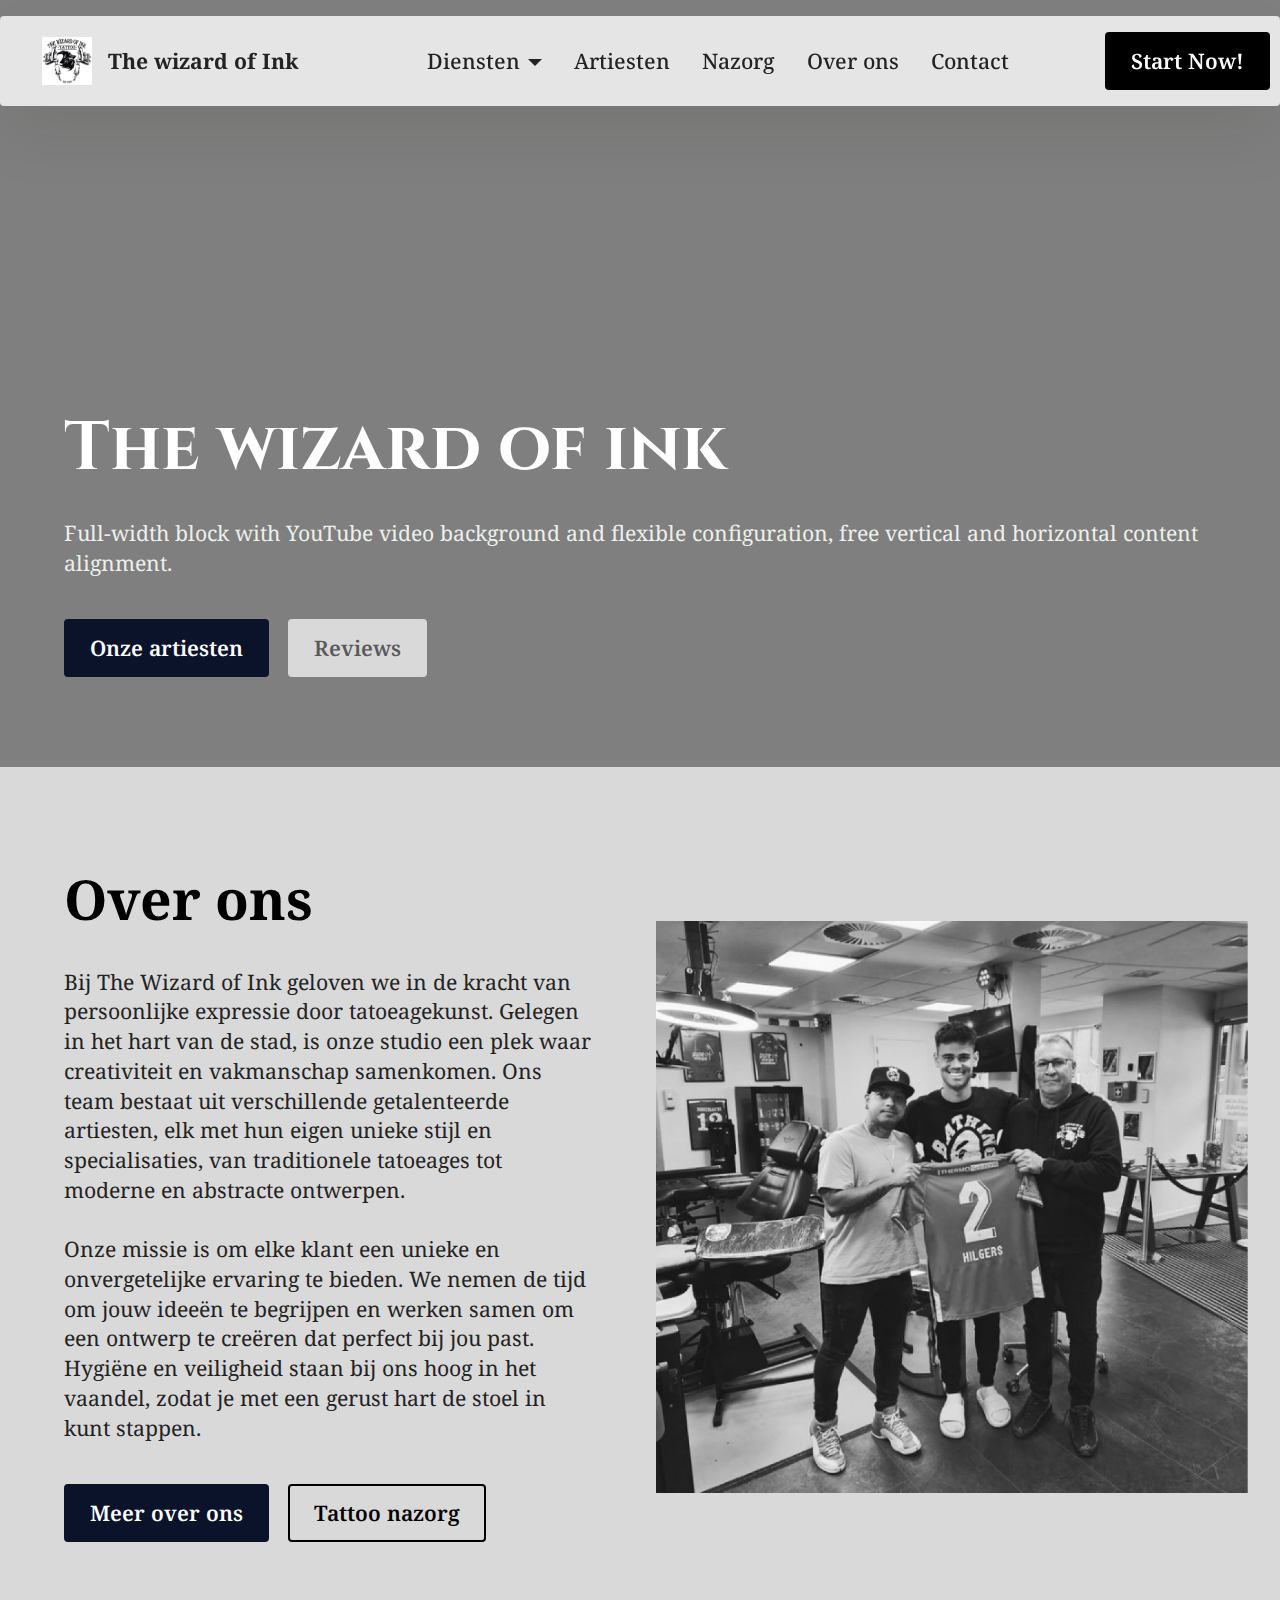
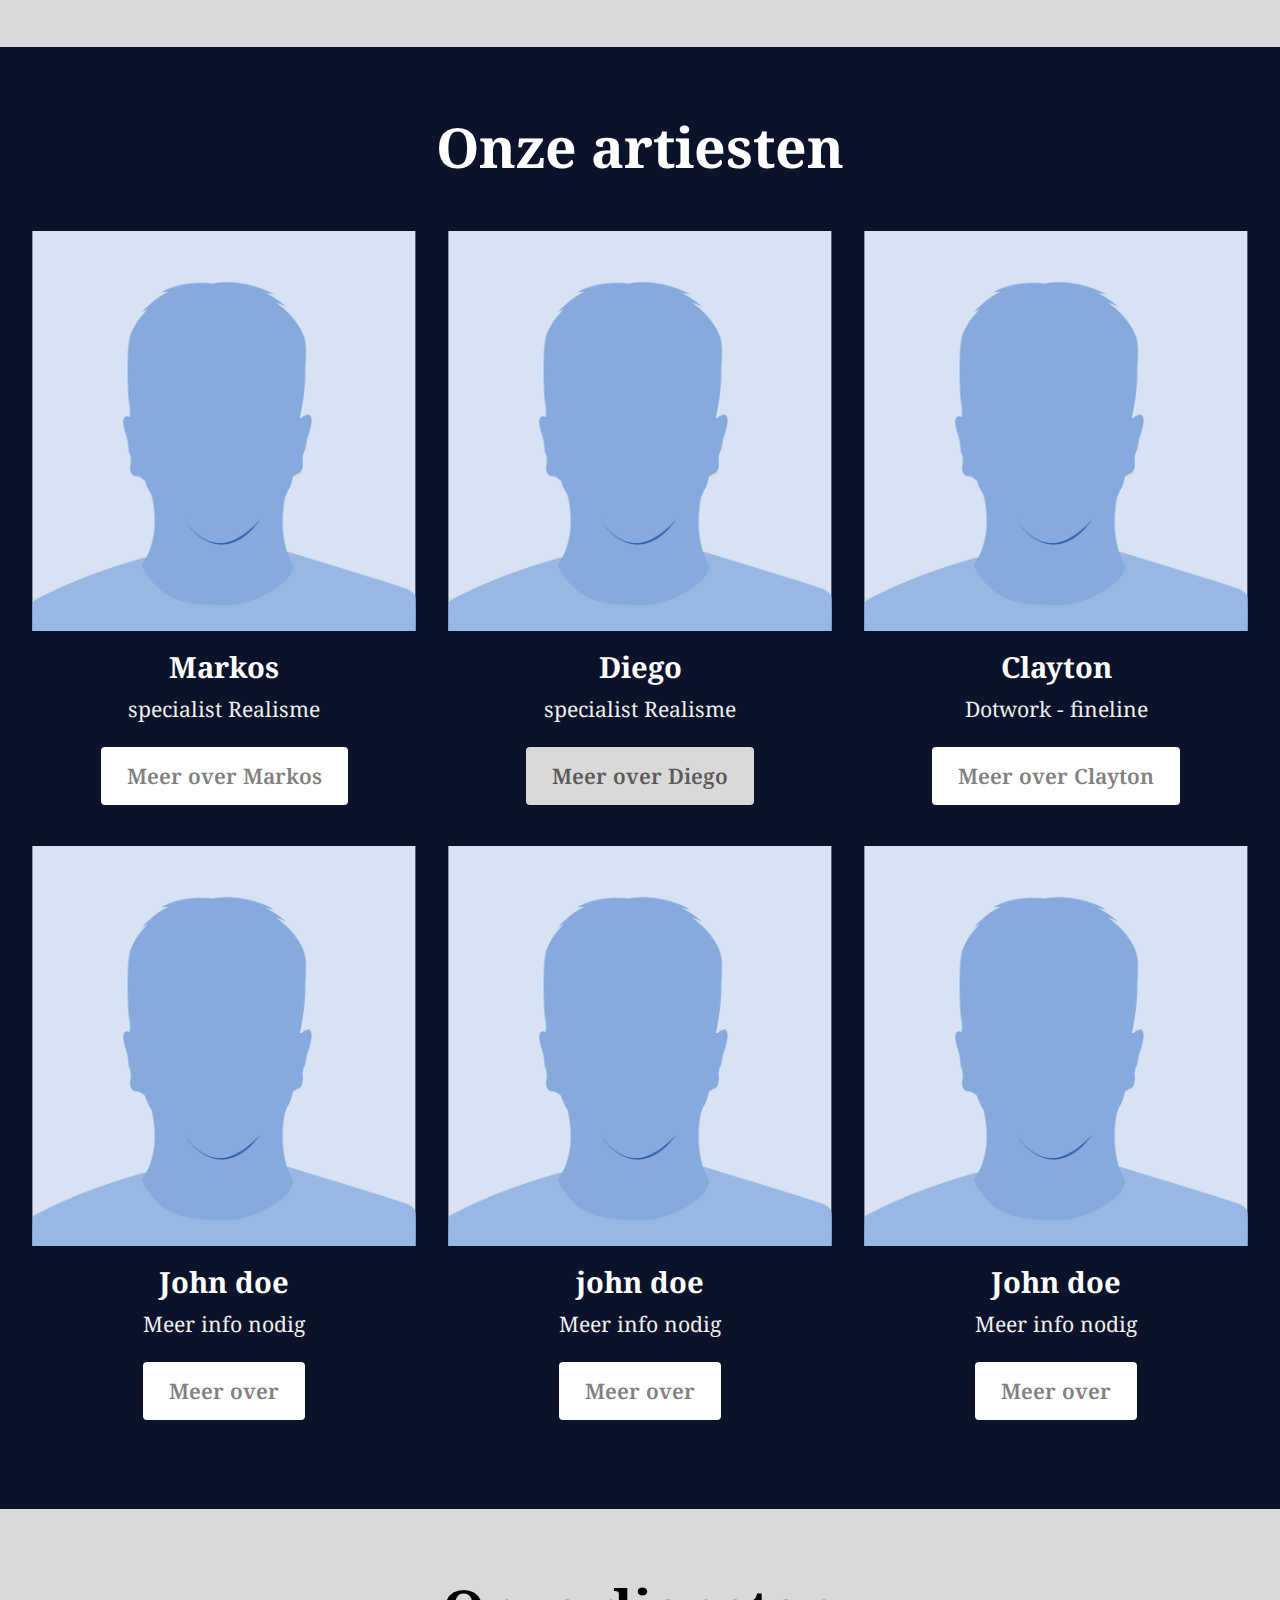
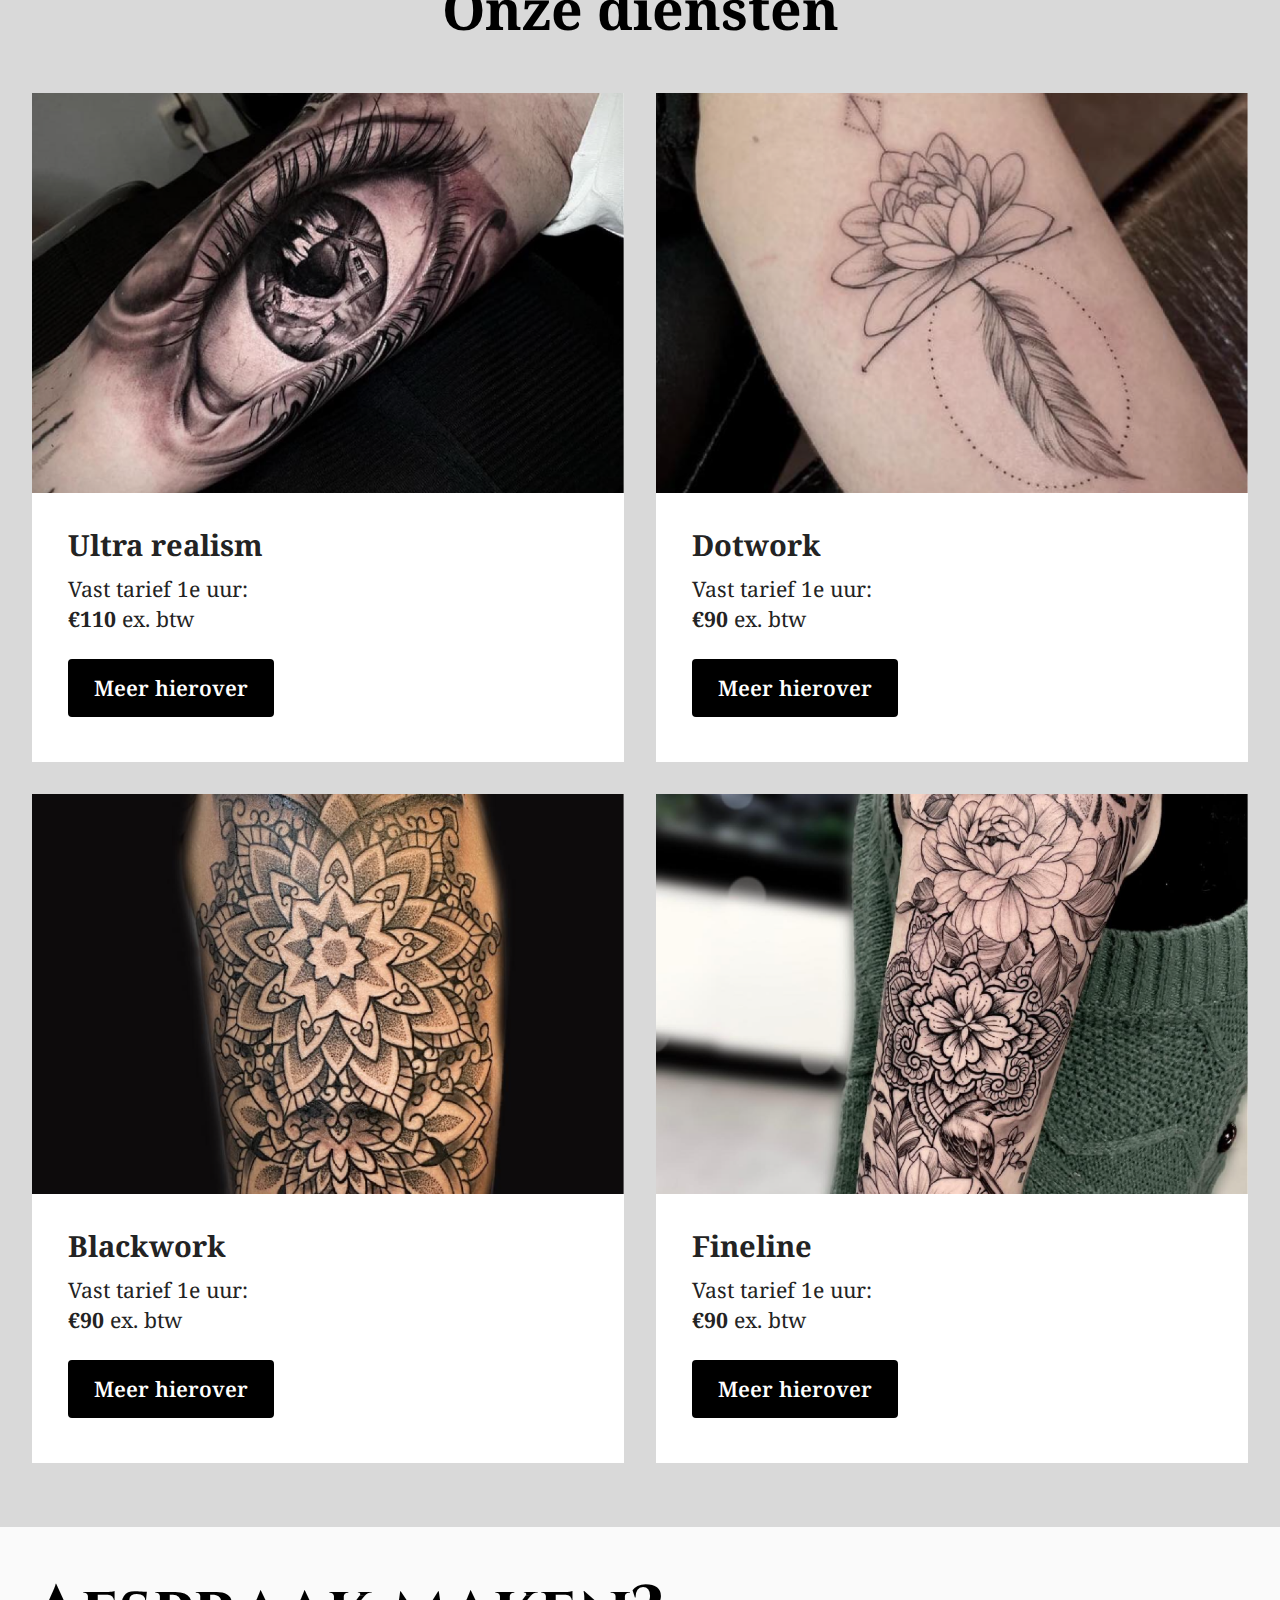
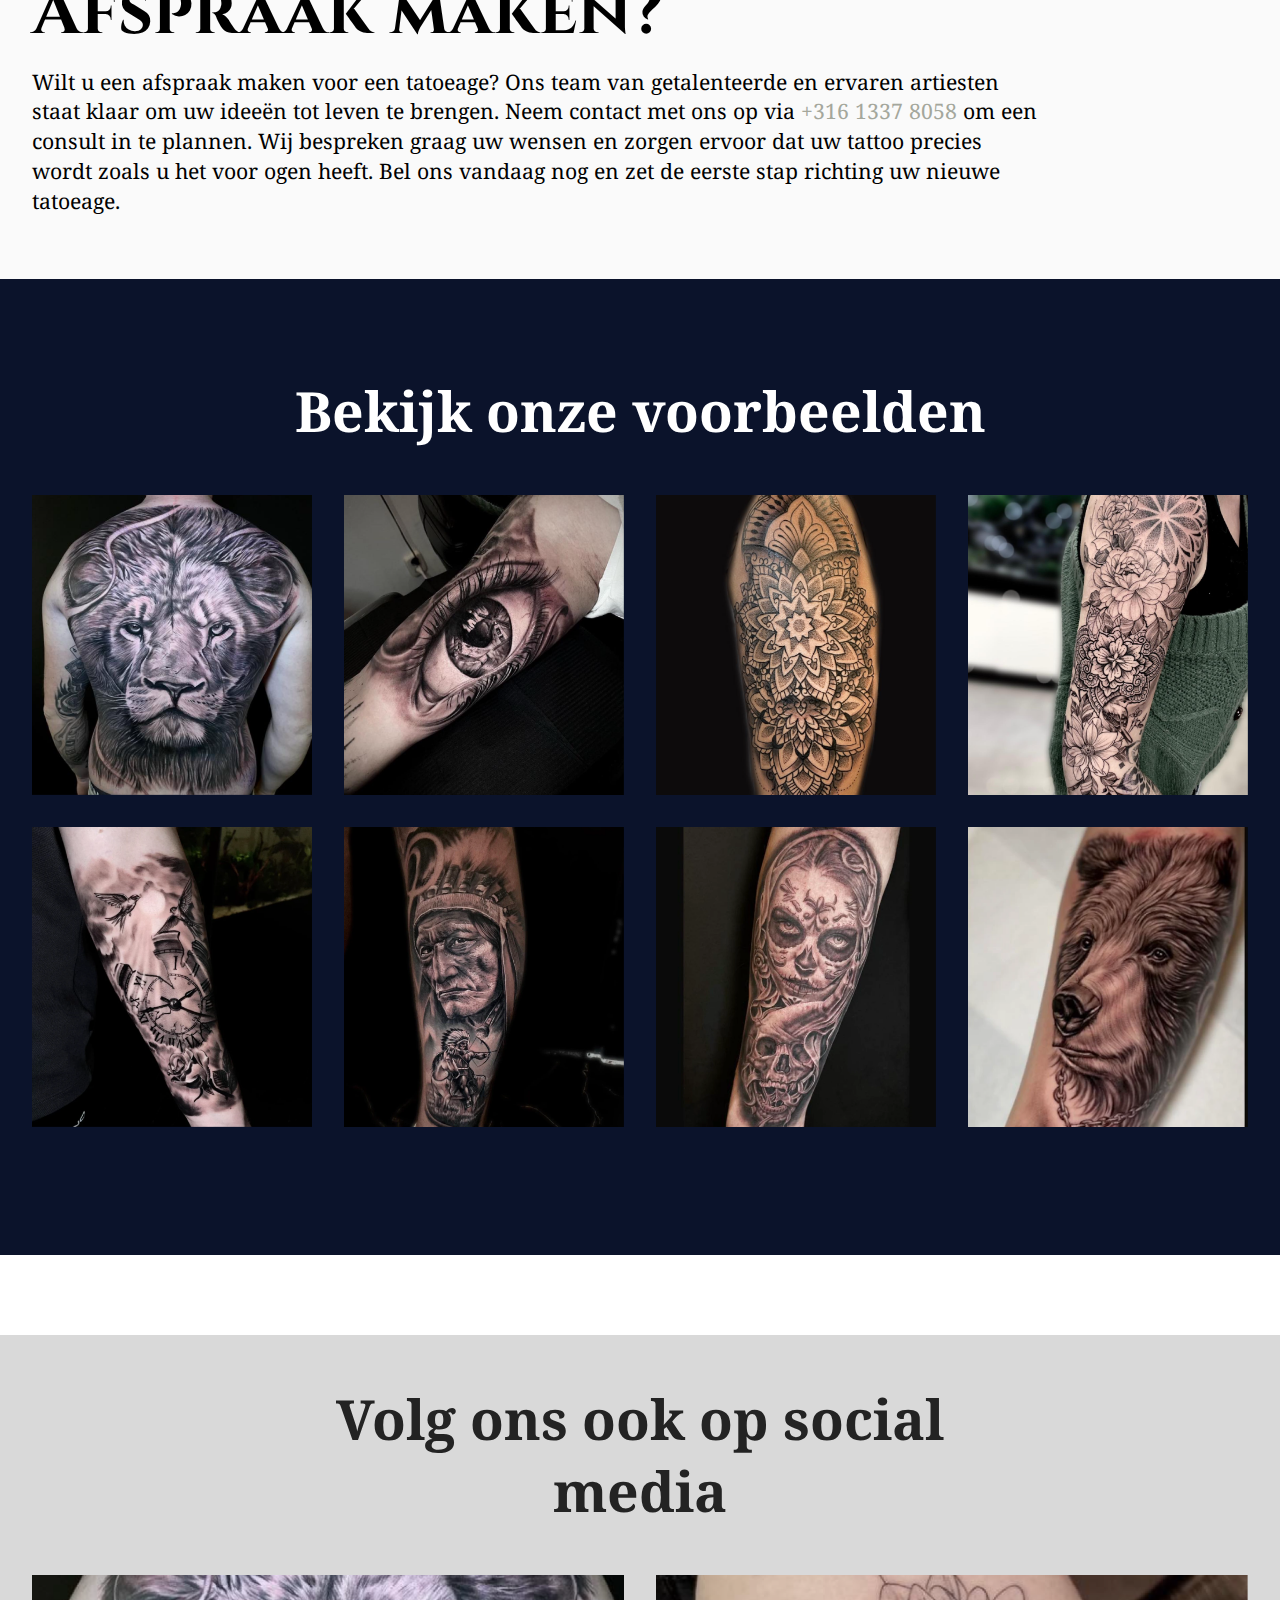
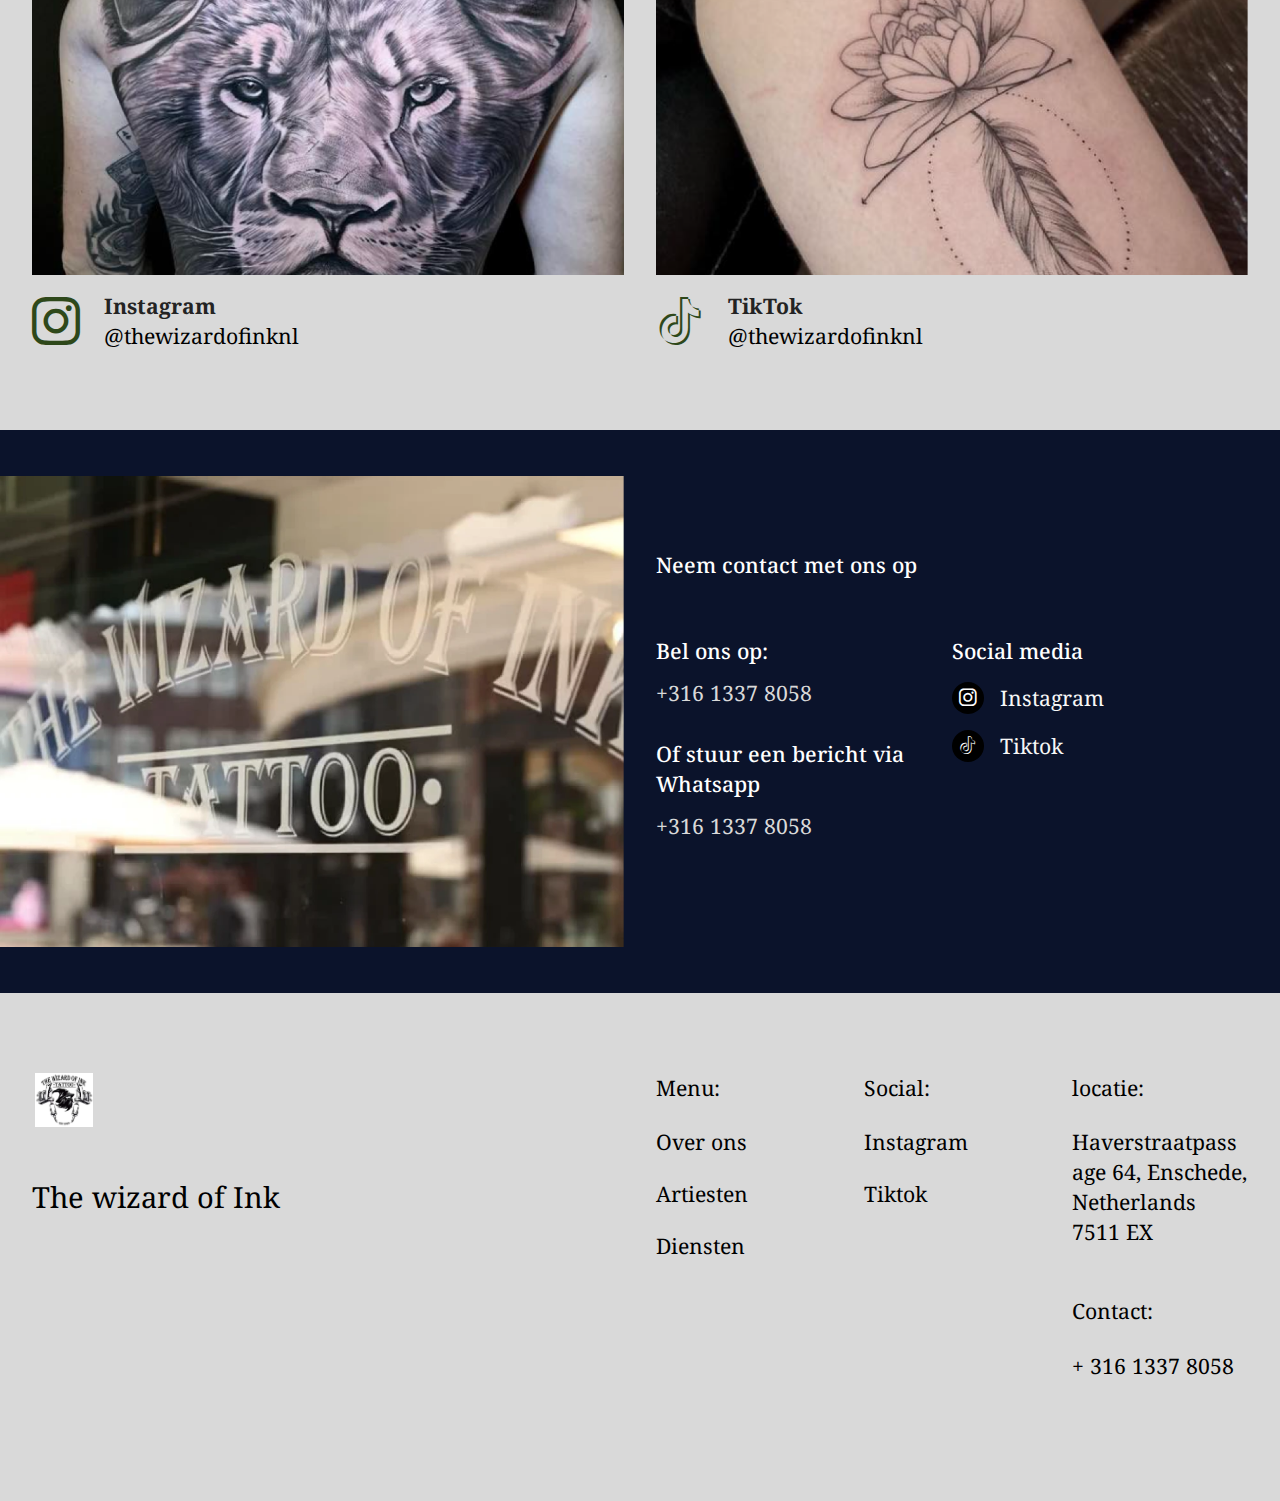
==== index.html @ 50a18dba "create github pages" ====
<!DOCTYPE html>
<html  >
<head>
  
  <meta charset="UTF-8">
  <meta http-equiv="X-UA-Compatible" content="IE=edge">
  
  <meta name="viewport" content="width=device-width, initial-scale=1, minimum-scale=1">
  <link rel="shortcut icon" href="assets/images/image-1515.webp" type="image/x-icon">
  <meta name="description" content="">
  
  
  <title>Home</title>
  <link rel="stylesheet" href="assets/web/assets/mobirise-icons2/mobirise2.css">
  <link rel="stylesheet" href="assets/bootstrap/css/bootstrap.min.css">
  <link rel="stylesheet" href="assets/bootstrap/css/bootstrap-grid.min.css">
  <link rel="stylesheet" href="assets/bootstrap/css/bootstrap-reboot.min.css">
  <link rel="stylesheet" href="assets/smart-cart/minicart-theme.css">
  <link rel="stylesheet" href="assets/dropdown/css/style.css">
  <link rel="stylesheet" href="assets/socicon/css/styles.css">
  <link rel="stylesheet" href="assets/theme/css/style.css">
  <link rel="preload" href="https://fonts.googleapis.com/css?family=Cinzel:400,500,600,700,800,900&display=swap" as="style" onload="this.onload=null;this.rel='stylesheet'">
  <noscript><link rel="stylesheet" href="https://fonts.googleapis.com/css?family=Cinzel:400,500,600,700,800,900&display=swap"></noscript>
  <link rel="preload" href="https://fonts.googleapis.com/css?family=Noto+Serif:100,200,300,400,500,600,700,800,900,100i,200i,300i,400i,500i,600i,700i,800i,900i&display=swap" as="style" onload="this.onload=null;this.rel='stylesheet'">
  <noscript><link rel="stylesheet" href="https://fonts.googleapis.com/css?family=Noto+Serif:100,200,300,400,500,600,700,800,900,100i,200i,300i,400i,500i,600i,700i,800i,900i&display=swap"></noscript>
  <link rel="preload" as="style" href="assets/mobirise/css/mbr-additional.css?v=4c9dSK"><link rel="stylesheet" href="assets/mobirise/css/mbr-additional.css?v=4c9dSK" type="text/css">

  
  
  
</head>
<body>
  <script>
window.Futy = { key: '66741d39796e8' };
(function (e, t) {
    var n = e.createElement(t);
    n.async = true;
    var f = window.Promise && window.fetch ? 'modern.js' : 'legacy.js';
    n.src = 'https://v1.widget.futy.io/js/futy-widget-' + f;
    var r = e.getElementsByTagName(t)[0];
    r.parentNode.insertBefore(n, r);
})(document, 'script');
</script>
  <section data-bs-version="5.1" class="menu menu2 cid-ugf3XYy0Ww" once="menu" id="menu02-u">
	

	<nav class="navbar navbar-dropdown navbar-fixed-top navbar-expand-lg">
		<div class="container">
			<div class="navbar-brand">
				<span class="navbar-logo">
					<a href="#">
						<img src="assets/images/image-1515.webp" alt="" style="height: 3rem;">
					</a>
				</span>
				<span class="navbar-caption-wrap"><a class="navbar-caption text-black display-4" href="#">The wizard of Ink</a></span>
			</div>
			<button class="navbar-toggler" type="button" data-toggle="collapse" data-bs-toggle="collapse" data-target="#navbarSupportedContent" data-bs-target="#navbarSupportedContent" aria-controls="navbarNavAltMarkup" aria-expanded="false" aria-label="Toggle navigation">
				<div class="hamburger">
					<span></span>
					<span></span>
					<span></span>
					<span></span>
				</div>
			</button>
			<div class="collapse navbar-collapse" id="navbarSupportedContent">
				<ul class="navbar-nav nav-dropdown" data-app-modern-menu="true"><li class="nav-item dropdown">
						<a class="nav-link link text-black dropdown-toggle display-4" href="#" data-toggle="dropdown-submenu" data-bs-toggle="dropdown" data-bs-auto-close="outside" aria-expanded="false">Diensten</a><div class="dropdown-menu" aria-labelledby="dropdown-311"><a class="text-black dropdown-item text-primary display-4" href="page4.html">Realism<br></a><a class="text-black dropdown-item display-4" href="#">Dotwork</a><a class="text-black dropdown-item display-4" href="#">Fineline</a><a class="text-black dropdown-item display-4" href="#">Blackwork</a><a class="text-black dropdown-item display-4" href="#">[Momenteel alleen realism]</a></div>
					</li>
					<li class="nav-item">
						<a class="nav-link link text-black display-4" href="#" aria-expanded="false">Artiesten</a>
					</li>
					<li class="nav-item">
						<a class="nav-link link text-black display-4" href="#">Nazorg</a>
					</li><li class="nav-item"><a class="nav-link link text-black display-4" href="#">Over ons</a></li><li class="nav-item"><a class="nav-link link text-black display-4" href="#">Contact</a></li></ul>
				
				<div class="navbar-buttons mbr-section-btn">
					<a class="btn btn-primary display-4" href="#"> Start Now!</a>
				</div>
			</div>
		</div>
	</nav>
</section>

<section data-bs-version="5.1" class="header18 cid-ugdW7WBVRa" data-bg-video="https://youtu.be/lNcK5KaVeNk" id="header18-b">
  

  <div class="mbr-overlay" style="opacity: 0.5; background-color: rgb(0, 0, 0);"></div>
  <div class="container-fluid">
    <div class="row">
      <div class="content-wrap col-12 col-md-12">
        <h1 class="mbr-section-title mbr-fonts-style mbr-white mb-4 display-1">
          <strong><br>The wizard of ink</strong></h1>
        
        <p class="mbr-fonts-style mbr-text mbr-white mb-4 display-7">Full-width block with YouTube video background and flexible
          configuration, free vertical and horizontal
          content alignment.&nbsp;</p>
        <div class="mbr-section-btn"><a class="btn btn-info display-7" href="#">Onze artiesten</a> <a class="btn btn-danger display-7" href="#">Reviews</a></div>
      </div>
    </div>
  </div>
</section>

<section data-bs-version="5.1" class="header1 cid-ufzQra886a" id="header01-3">
	

	
	

	<div class="container">
		<div class="row justify-content-center">
			<div class="col-12 col-md-12 col-lg-6 image-wrapper">
				<img class="w-100" src="assets/images/image-1509.webp" alt="">
			</div>
			<div class="col-12 col-lg col-md-12">
				<div class="text-wrapper align-left">
					<h1 class="mbr-section-title mbr-fonts-style mb-4 display-2">
						<strong>Over ons</strong></h1>
					<p class="mbr-text mbr-fonts-style mb-4 display-7">Bij The Wizard of Ink geloven we in de kracht van persoonlijke expressie door tatoeagekunst. Gelegen in het hart van de stad, is onze studio een plek waar creativiteit en vakmanschap samenkomen. Ons team bestaat uit verschillende getalenteerde artiesten, elk met hun eigen unieke stijl en specialisaties, van traditionele tatoeages tot moderne en abstracte ontwerpen.<br><br>Onze missie is om elke klant een unieke en onvergetelijke ervaring te bieden. We nemen de tijd om jouw ideeën te begrijpen en werken samen om een ontwerp te creëren dat perfect bij jou past. Hygiëne en veiligheid staan bij ons hoog in het vaandel, zodat je met een gerust hart de stoel in kunt stappen.</p>
					<div class="mbr-section-btn mt-3"><a class="btn btn-info display-7" href="#">Meer over ons</a> <a class="btn btn-secondary-outline display-7" href="#">Tattoo nazorg</a></div>
				</div>
			</div>
		</div>
	</div>
</section>

<section data-bs-version="5.1" class="people03 cid-ufzOBdJuCP" id="people03-1">
	
	
	<div class="container">
		<div class="row justify-content-center">
			<div class="col-12 content-head">
				<div class="mbr-section-head mb-5">
					<h4 class="mbr-section-title mbr-fonts-style align-center mb-0 display-2">
						<strong>Onze artiesten</strong></h4>
					
				</div>
			</div>
		</div>
		<div class="row">
			<div class="item features-image col-12 col-md-6 col-lg-4">
				<div class="item-wrapper">
					<div class="item-img mb-3">
						<img src="assets/images/mbr-1.png" alt="" title="">
					</div>
					<div class="item-content align-left">
						<h5 class="item-title mbr-fonts-style display-5"><strong>Markos</strong></h5>
						<h6 class="item-subtitle mbr-fonts-style mb-3 display-7">specialist Realisme</h6>
						
					</div>
					<div class="mbr-section-btn item-footer mt-2"><a href="" class="btn item-btn btn-success display-7">Meer over Markos</a></div>
				</div>
			</div>
			<div class="item features-image col-12 col-md-6 col-lg-4">
				<div class="item-wrapper">
					<div class="item-img mb-3">
						<img src="assets/images/mbr-2.png" alt="" title="">
					</div>
					<div class="item-content align-left">
						<h5 class="item-title mbr-fonts-style display-5"><strong>Diego</strong></h5>
						<h6 class="item-subtitle mbr-fonts-style mb-3 display-7">specialist Realisme</h6>
						
					</div>
					<div class="mbr-section-btn item-footer mt-2"><a href="" class="btn item-btn btn-danger display-7">Meer over Diego</a></div>
				</div>
			</div>
			<div class="item features-image col-12 col-md-6 col-lg-4">
				<div class="item-wrapper">
					<div class="item-img mb-3">
						<img src="assets/images/mbr-2.png" alt="" title="">
					</div>
					<div class="item-content align-left">
						<h5 class="item-title mbr-fonts-style display-5"><strong>Clayton</strong></h5>
						<h6 class="item-subtitle mbr-fonts-style mb-3 display-7">Dotwork - fineline</h6>
						
					</div>
					<div class="mbr-section-btn item-footer mt-2"><a href="" class="btn item-btn btn-success display-7">Meer over Clayton</a></div>
				</div>
			</div><div class="item features-image col-12 col-md-6 col-lg-4">
				<div class="item-wrapper">
					<div class="item-img mb-3">
						<img src="assets/images/mbr-2.png" alt="" title="" data-slide-to="3" data-bs-slide-to="4">
					</div>
					<div class="item-content align-left">
						<h5 class="item-title mbr-fonts-style display-5"><strong>John doe</strong></h5>
						<h6 class="item-subtitle mbr-fonts-style mb-3 display-7">Meer info nodig</h6>
						
					</div>
					<div class="mbr-section-btn item-footer mt-2"><a href="" class="btn item-btn btn-success display-7">Meer over</a></div>
				</div>
			</div><div class="item features-image col-12 col-md-6 col-lg-4">
				<div class="item-wrapper">
					<div class="item-img mb-3">
						<img src="assets/images/mbr-1.png" alt="" title="" data-slide-to="4" data-bs-slide-to="4">
					</div>
					<div class="item-content align-left">
						<h5 class="item-title mbr-fonts-style display-5"><strong>john doe</strong></h5>
						<h6 class="item-subtitle mbr-fonts-style mb-3 display-7">Meer info nodig</h6>
						
					</div>
					<div class="mbr-section-btn item-footer mt-2"><a href="" class="btn item-btn btn-success display-7">Meer over</a></div>
				</div>
			</div><div class="item features-image col-12 col-md-6 col-lg-4">
				<div class="item-wrapper">
					<div class="item-img mb-3">
						<img src="assets/images/mbr-1.png" alt="" title="" data-slide-to="5" data-bs-slide-to="6">
					</div>
					<div class="item-content align-left">
						<h5 class="item-title mbr-fonts-style display-5"><strong>John doe</strong></h5>
						<h6 class="item-subtitle mbr-fonts-style mb-3 display-7">Meer info nodig</h6>
						
					</div>
					<div class="mbr-section-btn item-footer mt-2"><a href="" class="btn item-btn btn-success display-7">Meer over</a></div>
				</div>
			</div>
		</div>
	</div>
</section>

<section data-bs-version="5.1" class="features4 start cid-ufzPg7MgAh" id="features04-2">
	
	
	<div class="container">
		<div class="row justify-content-center">
			<div class="col-12 content-head">
				<div class="mbr-section-head mb-5">
					<h4 class="mbr-section-title mbr-fonts-style align-center mb-0 display-2"><strong>Onze diensten</strong></h4>
					
					
				</div>
			</div>
		</div>
		<div class="row">
			<div class="item features-image col-12 col-md-6 col-lg-6">
				<div class="item-wrapper">
					<div class="item-img">
						<img src="assets/images/image-1506.webp" alt="" data-slide-to="0" data-bs-slide-to="0">
					</div>
					<div class="item-content">
						<h5 class="item-title mbr-fonts-style display-5"><strong>Ultra realism</strong></h5>
						<p class="mbr-text mbr-fonts-style display-7">
							Vast tarief 1e uur:
						<br><strong>€110</strong> ex. btw<br></p>
						<div class="mbr-section-btn item-footer"><a href="" class="btn item-btn btn-secondary display-7">Meer hierover</a></div>
					</div>

				</div>
			</div>
			
			<div class="item features-image col-12 col-md-6 col-lg-6">
				<div class="item-wrapper">
					<div class="item-img">
						<img src="assets/images/image-1507.webp" alt="" data-slide-to="3" data-bs-slide-to="3">
					</div>
					<div class="item-content">
						<h5 class="item-title mbr-fonts-style display-5">
							<strong>Dotwork</strong></h5>
						<p class="mbr-text mbr-fonts-style display-7">
							Vast tarief 1e uur:<br><strong>€90</strong> ex. btw<br>
						</p>
						<div class="mbr-section-btn item-footer"><a href="" class="btn item-btn btn-secondary display-7">Meer hierover</a></div>
					</div>
				</div>
			</div><div class="item features-image col-12 col-md-6 col-lg-6">
				<div class="item-wrapper">
					<div class="item-img">
						<img src="assets/images/image-1508.webp" alt="" data-slide-to="2" data-bs-slide-to="3">
					</div>
					<div class="item-content">
						<h5 class="item-title mbr-fonts-style display-5">
							<strong>Blackwork</strong></h5>
						<p class="mbr-text mbr-fonts-style display-7">
							Vast tarief 1e uur:<br><strong>€90</strong> ex. btw<br>
						</p>
						<div class="mbr-section-btn item-footer"><a href="" class="btn item-btn btn-secondary display-7">Meer hierover</a></div>
					</div>
				</div>
			</div><div class="item features-image col-12 col-md-6 col-lg-6">
				<div class="item-wrapper">
					<div class="item-img">
						<img src="assets/images/image-1505.webp" alt="" data-slide-to="3" data-bs-slide-to="3">
					</div>
					<div class="item-content">
						<h5 class="item-title mbr-fonts-style display-5">
							<strong>Fineline</strong></h5>
						<p class="mbr-text mbr-fonts-style display-7">
							Vast tarief 1e uur:<br><strong>€90</strong> ex. btw<br>
						</p>
						<div class="mbr-section-btn item-footer"><a href="" class="btn item-btn btn-secondary display-7">Meer hierover</a></div>
					</div>
				</div>
			</div>
		</div>
	</div>
</section>

<section data-bs-version="5.1" class="header3 cid-ufzQV3b9i5" id="header03-4">

    
    
    

    <div class="container">
        <div class="row">
            <div class="col-12 col-lg-10">
                <h1 class="mbr-section-title mbr-fonts-style mb-3 display-1"><strong>Afspraak maken?</strong></h1>
                
                <p class="mbr-text mbr-fonts-style display-4">Wilt u een afspraak maken voor een tatoeage? Ons team van getalenteerde en ervaren artiesten staat klaar om uw ideeën tot leven te brengen. Neem contact met ons op via <a href="tel:+316 1337 8058" class="text-warning">+316 1337 8058</a> om een consult in te plannen. Wij bespreken graag uw wensen en zorgen ervoor dat uw tattoo precies wordt zoals u het voor ogen heeft. Bel ons vandaag nog en zet de eerste stap richting uw nieuwe tatoeage.<br></p>
                
            </div>
        </div>
    </div>
</section>

<section data-bs-version="5.1" class="gallery06 cid-ufA9XOqHCQ" id="gallery06-5">
    
    
    <div class="container">
        <div class="row justify-content-center">
            <div class="col-12 content-head">
                <div class="mbr-section-head mb-5">
                    <h4 class="mbr-section-title mbr-fonts-style align-center mb-0 display-2"><strong>Bekijk onze voorbeelden</strong></h4>
                    
                </div>
            </div>
        </div>
        <div class="row">
            <div class="item features-image col-12 col-md-6 col-lg-3 active">
                <div class="item-wrapper">
                    <div class="item-img">
                        <img src="assets/images/image-1503.webp" alt="" title="" data-slide-to="0" data-bs-slide-to="0">
                    </div>
                </div>
            </div>
            <div class="item features-image col-12 col-md-6 col-lg-3">
                <div class="item-wrapper">
                    <div class="item-img">
                        <img src="assets/images/image-1506.webp" alt="" title="" data-slide-to="1" data-bs-slide-to="1">
                    </div>
                </div>
            </div>
            <div class="item features-image col-12 col-md-6 col-lg-3">
                <div class="item-wrapper">
                    <div class="item-img">
                        <img src="assets/images/image-1508.webp" alt="" title="" data-slide-to="2" data-bs-slide-to="2">
                    </div>
                </div>
            </div>
            <div class="item features-image col-12 col-md-6 col-lg-3">
                <div class="item-wrapper">
                    <div class="item-img">
                        <img src="assets/images/image-1505.webp" alt="" title="" data-slide-to="3" data-bs-slide-to="3">
                    </div>
                </div>
            </div>
            <div class="item features-image col-12 col-md-6 col-lg-3">
                <div class="item-wrapper">
                    <div class="item-img">
                        <img src="assets/images/image-1513.webp" alt="" title="" data-slide-to="4" data-bs-slide-to="4">
                    </div>
                </div>
            </div>
            <div class="item features-image col-12 col-md-6 col-lg-3">
                <div class="item-wrapper">
                    <div class="item-img">
                        <img src="assets/images/image-1510.webp" alt="" title="" data-slide-to="5" data-bs-slide-to="5">
                    </div>
                </div>
            </div>
            <div class="item features-image col-12 col-md-6 col-lg-3">
                <div class="item-wrapper">
                    <div class="item-img">
                        <img src="assets/images/image-1511.webp" alt="" title="" data-slide-to="6" data-bs-slide-to="6">
                    </div>
                </div>
            </div>
            <div class="item features-image col-12 col-md-6 col-lg-3">
                <div class="item-wrapper">
                    <div class="item-img">
                        <img src="assets/images/image-1512.webp" alt="" title="" data-slide-to="7" data-bs-slide-to="7">
                    </div>
                </div>
            </div>

        </div>
        
    </div>
</section>

<div id="custom-html-v"><!-- Type valid HTML here -->

<div>
<div id="wid_1718888662491"></div>
<script>
sc = document.createElement("script");
sc.setAttribute("defer",true);
sc.setAttribute("src","https://dbwx2z9xa7qt9.cloudfront.net/bundle.js?cachebust=1718888662491");
sc.setAttribute("theme","light");
sc.setAttribute("footer", "true"); 
sc.setAttribute("widget-type","carousel");
sc.setAttribute("token","666ab8f8fc72d31ca872d1a5");
sc.setAttribute('apiurl', "https://server.onlinereviews.tech/api/v0.0.9");
sc.setAttribute('stats',"true");
sc.setAttribute('addReview',"true");
sc.setAttribute('profile-pic',"true");
sc.setAttribute('review-name',"true");
sc.setAttribute('wl', "true");
sc.setAttribute('wlndig', "https://go.reviewchicken.com/the-wizard-of-ink");
sc.setAttribute('lang', "nl");
sc.setAttribute('brandStyle', "%7B%22sidebar_background%22%3A%22%237231BE%22%2C%22sidebar_text%22%3A%22white%22%2C%22brand_button_text_color%22%3A%22white%22%2C%22brand_main_color%22%3A%22%23EE882D%22%2C%22brand_button_border_radius%22%3A%2216px%22%2C%22brand_sidebar_text_color_opacity%22%3A%22%23ffffff1a%22%2C%22brand_button_hover%22%3A%22rgb(241%2C%20158%2C%2084)%22%2C%22brand_button_active%22%3A%22rgb(223%2C%20114%2C%2018)%22%2C%22brand_main_color_opacity%22%3A%22%23EE882D1a%22%2C%22brand_font%22%3A%22Montserrat%22%2C%22star_color%22%3A%22%23EE882D%22%2C%22brand_main_background%22%3A%22%23FBF8F6%22%2C%22brand_card_background%22%3A%22white%22%2C%22poweredByLink%22%3A%22https%3A%2F%2Freviewchicken.com%22%2C%22poweredicon%22%3A%22https%3A%2F%2Frecensioni-io-static-folder.s3.eu-central-1.amazonaws.com%2Fpublic_onlinereviews%2Freviews.reviewchicken.com%2Fpowered.png%22%7D");
document.getElementById("wid_1718888662491").appendChild(sc);
</script>
</div></div>

<section data-bs-version="5.1" class="social01 cid-ufAa1ou9CR" id="social01-6">
	

	
	
	<div class="container">
		<div class="row justify-content-center">
			<div class="col-12 content-head">
				<div class="mb-5">
					<h5 class="mbr-section-title mbr-fonts-style align-center mb-0 display-2">
						<strong>Volg ons ook op social media</strong></h5>
					
				</div>
			</div>
		</div>
		<div class="row">
			<div class="item features-without-image col-12 col-md-6 col-lg-6">
				<div class="item-img mb-3">
					<img src="assets/images/image-1503.webp" alt="">
				</div>
				<div class="item-wrapper">
					<span class="mbr-iconfont m-auto socicon-instagram socicon"></span>
					<div class="card-box">
						<h4 class="card-title mbr-fonts-style mb-0 display-7">
							<strong>Instagram</strong>
						</h4>
						<h5 class="card-text mbr-fonts-style display-7"><a href="https://www.instagram.com/thewizardofinknl/" class="text-primary" target="_blank">@thewizardofinknl</a></h5>
					</div>
				</div>
			</div>
			<div class="item features-without-image col-12 col-md-6 col-lg-6">
				<div class="item-img mb-3">
					<img src="assets/images/image-1507.webp" alt="">
				</div>
				<div class="item-wrapper">
					<span class="mbr-iconfont m-auto socicon-tiktok socicon"></span>
					<div class="card-box">
						<h4 class="card-title mbr-fonts-style mb-0 display-7">
							<strong>TikTok</strong>
						</h4>
						<h5 class="card-text mbr-fonts-style display-7"><a href="https://www.tiktok.com/@thewizardofinknl" class="text-primary" target="_blank">@thewizardofinknl</a></h5>
					</div>
				</div>
			</div>
		</div>
	</div>
</section>

<section data-bs-version="5.1" class="offerm5 contacts5 cid-ufAak0Qlrs" id="contacts05-7">
    

    
    
    <div class="container-fluid">
        <div class="row">
            <div class="col-lg-6">
            </div>
            <div class="col-lg-6 content-col">
                <h2 class="mbr-fonts-style align-left mbr-semibold pb-5 mbr-section-maintitle display-7">Neem contact met ons op</h2>
                <div class="row">
                    <div class="col-lg-6 col-sm-12 col-md-6">
                        <div class="text-wrapper m-auto">
                            <h3 class="mbr-fonts-style align-left mbr-semibold pb-1 mbr-section-title display-7">Bel ons op:</h3>
                            <p class="mbr-text align-left mbr-fonts-style pb-3 display-4"><a href="tel:+316 1337 8058" class="text-danger">+316 1337 8058</a><br></p>
                        </div>
                        <div class="text-wrapper m-auto">
                            <h3 class="mbr-fonts-style align-left mbr-semibold pb-1 mbr-section-title display-7">Of stuur een bericht via Whatsapp</h3>
                            <p class="mbr-text align-left mbr-fonts-style pb-3 display-4"><a href="https://wa.me/316 1337 8058" class="text-danger">+316 1337 8058</a><br></p>
                        </div>
                        
                        
                    </div>
                    <div class="mbr-lg-6 col-sm-12 col-md-6">
                        <h2 class="mbr-section-title align-left mbr-fonts-style pb-2 mbr-semibold display-7">
                            Social media</h2>
                        <div class="list-box">
                            <div class="list-item pb-2">
                                <div class="iconfont-wrapper">
                                    <span class="mbr-iconfont fa-facebook-square fa socicon-instagram socicon"></span>
                                </div>
                                <p class="mbr-fonts-style mbr-regular m-0 list-item-text display-4">Instagram</p>
                            </div>
                            <div class="list-item last-child">
                                <div class="iconfont-wrapper">
                                    <span class="mbr-iconfont fa-twitter fa socicon-tiktok socicon"></span>
                                </div>
                                <p class="mbr-fonts-style m-0 mbr-regular list-item-text display-4">Tiktok</p>
                            </div>
                            
                        </div>
                    </div>
                </div>
            </div>
        </div>
    </div>
</section>

<section data-bs-version="5.1" class="footer01 modelm5 cid-ufAc7oyUhs" once="footers" id="footer01-9">
    

    
    

    <div class="container">
        <div class="row">
            <div class="col-12 col-lg-6">
                <div class="content-wrapper">
                    <div class="logo-wrapper">
                        <a href="#"><img src="assets/images/image-1515.webp" alt=""></a>
                    </div>
                    <h2 class="mbr-section-title mbr-fonts-style display-5">The wizard of Ink</h2>
                </div>
            </div>
            <div class="col-12 col-lg-2">
                <div class="nav-wrapper">
                    <h3 class="mbr-section-subtitle mbr-fonts-style display-4">
                        Menu:</h3>
                    <ul class="list mbr-fonts-style display-4">
                        <li class="item-wrap"><a href="page5.html" class="text-secondary">Over ons</a></li><li class="item-wrap"><a href="index.html#people03-1" class="text-secondary">Artiesten</a></li>
                        <li class="item-wrap"><a href="index.html#features04-2" class="text-secondary">Diensten</a></li>
                    </ul>
                </div>
            </div>
            <div class="col-12 col-lg-2">
                <div class="nav-wrapper">
                    <h3 class="mbr-section-subtitle mbr-fonts-style display-4">
                        Social:</h3>
                    <ul class="list mbr-fonts-style display-4">
                        <li class="item-wrap"><a href="https://www.instagram.com/thewizardofinknl/" class="text-primary" target="_blank">Instagram</a></li>
                        <li class="item-wrap"><a href="https://www.tiktok.com/@thewizardofinknl" class="text-primary" target="_blank">Tiktok</a></li><a href="https://www.tiktok.com/@thewizardofinknl" class="text-primary" target="_blank">
                        </a><li class="item-wrap"><br></li>
                    </ul>
                </div>
            </div>
            <div class="col-12 col-lg-2">
                <div class="contacts-wrapper">
                    <div class="item-wrapper">
                        <h3 class="mbr-section-subtitle mbr-fonts-style display-4">
                            locatie:</h3>
                        <p class="mbr-address mbr-fonts-style display-4">
                            Haverstraatpassage 64, Enschede, Netherlands 7511 EX
                        </p>
                    </div>
                    <div class="item-wrapper">
                        <h3 class="mbr-section-subtitle mbr-fonts-style display-4">
                            Contact:</h3>
                        <ul class="list mbr-fonts-style display-4">
                            <li class="item-wrap"><a href="tel:+ 316 1337 8058" class="text-primary">+ 316 1337 8058</a></li>
                        </ul>
                    </div>
                </div>
            </div>
            <div class="col-12">
                
                <div class="copy-wrapper">
                    
                </div>
            </div>
        </div>
    </div>
</section>


<script src="assets/bootstrap/js/bootstrap.bundle.min.js"></script>
  <script src="assets/smoothscroll/smooth-scroll.js"></script>
  <script src="assets/ytplayer/index.js"></script>
  <script src="assets/smart-cart/minicart.js"></script>
  <script src="assets/smart-cart/minicart-customizer.js"></script>
  <script src="assets/vimeoplayer/player.js"></script>
  <script src="assets/dropdown/js/navbar-dropdown.js"></script>
  <script src="assets/theme/js/script.js"></script>
  
  
  
</body>
</html>
---- assets/web/assets/mobirise-icons2/mobirise2.css ----
@font-face {
  font-family: 'Moririse2';
  font-display: swap;
  src:  url('mobirise2.eot?f2bix4');
  src:  url('mobirise2.eot?f2bix4#iefix') format('embedded-opentype'),
    url('mobirise2.ttf?f2bix4') format('truetype'),
    url('mobirise2.woff?f2bix4') format('woff'),
    url('mobirise2.svg?f2bix4#mobirise2') format('svg');
  font-weight: normal;
  font-style: normal;
}

[class^="mobi-"], [class*=" mobi-"] {
  /* use !important to prevent issues with browser extensions that change fonts */
  font-family: 'Moririse2' !important;
  speak: none;
  font-style: normal;
  font-weight: normal;
  font-variant: normal;
  text-transform: none;
  line-height: 1;

  /* Better Font Rendering =========== */
  -webkit-font-smoothing: antialiased;
  -moz-osx-font-smoothing: grayscale;
}

.mobi-mbri-add-submenu:before {
  content: "\e900";
}
.mobi-mbri-alert:before {
  content: "\e901";
}
.mobi-mbri-align-center:before {
  content: "\e902";
}
.mobi-mbri-align-justify:before {
  content: "\e903";
}
.mobi-mbri-align-left:before {
  content: "\e904";
}
.mobi-mbri-align-right:before {
  content: "\e905";
}
.mobi-mbri-android:before {
  content: "\e906";
}
.mobi-mbri-apple:before {
  content: "\e907";
}
.mobi-mbri-arrow-down:before {
  content: "\e908";
}
.mobi-mbri-arrow-next:before {
  content: "\e909";
}
.mobi-mbri-arrow-prev:before {
  content: "\e90a";
}
.mobi-mbri-arrow-up:before {
  content: "\e90b";
}
.mobi-mbri-bold:before {
  content: "\e90c";
}
.mobi-mbri-bookmark:before {
  content: "\e90d";
}
.mobi-mbri-bootstrap:before {
  content: "\e90e";
}
.mobi-mbri-briefcase:before {
  content: "\e90f";
}
.mobi-mbri-browse:before {
  content: "\e910";
}
.mobi-mbri-bulleted-list:before {
  content: "\e911";
}
.mobi-mbri-calendar:before {
  content: "\e912";
}
.mobi-mbri-camera:before {
  content: "\e913";
}
.mobi-mbri-cart-add:before {
  content: "\e914";
}
.mobi-mbri-cart-full:before {
  content: "\e915";
}
.mobi-mbri-cash:before {
  content: "\e916";
}
.mobi-mbri-change-style:before {
  content: "\e917";
}
.mobi-mbri-chat:before {
  content: "\e918";
}
.mobi-mbri-clock:before {
  content: "\e919";
}
.mobi-mbri-close:before {
  content: "\e91a";
}
.mobi-mbri-cloud:before {
  content: "\e91b";
}
.mobi-mbri-code:before {
  content: "\e91c";
}
.mobi-mbri-contact-form:before {
  content: "\e91d";
}
.mobi-mbri-credit-card:before {
  content: "\e91e";
}
.mobi-mbri-cursor-click:before {
  content: "\e91f";
}
.mobi-mbri-cust-feedback:before {
  content: "\e920";
}
.mobi-mbri-database:before {
  content: "\e921";
}
.mobi-mbri-delivery:before {
  content: "\e922";
}
.mobi-mbri-desktop:before {
  content: "\e923";
}
.mobi-mbri-devices:before {
  content: "\e924";
}
.mobi-mbri-down:before {
  content: "\e925";
}
.mobi-mbri-download-2:before {
  content: "\e926";
}
.mobi-mbri-download:before {
  content: "\e927";
}
.mobi-mbri-drag-n-drop-2:before {
  content: "\e928";
}
.mobi-mbri-drag-n-drop:before {
  content: "\e929";
}
.mobi-mbri-edit-2:before {
  content: "\e92a";
}
.mobi-mbri-edit:before {
  content: "\e92b";
}
.mobi-mbri-error:before {
  content: "\e92c";
}
.mobi-mbri-extension:before {
  content: "\e92d";
}
.mobi-mbri-features:before {
  content: "\e92e";
}
.mobi-mbri-file:before {
  content: "\e92f";
}
.mobi-mbri-flag:before {
  content: "\e930";
}
.mobi-mbri-folder:before {
  content: "\e931";
}
.mobi-mbri-gift:before {
  content: "\e932";
}
.mobi-mbri-github:before {
  content: "\e933";
}
.mobi-mbri-globe-2:before {
  content: "\e934";
}
.mobi-mbri-globe:before {
  content: "\e935";
}
.mobi-mbri-growing-chart:before {
  content: "\e936";
}
.mobi-mbri-hearth:before {
  content: "\e937";
}
.mobi-mbri-help:before {
  content: "\e938";
}
.mobi-mbri-home:before {
  content: "\e939";
}
.mobi-mbri-hot-cup:before {
  content: "\e93a";
}
.mobi-mbri-idea:before {
  content: "\e93b";
}
.mobi-mbri-image-gallery:before {
  content: "\e93c";
}
.mobi-mbri-image-slider:before {
  content: "\e93d";
}
.mobi-mbri-info:before {
  content: "\e93e";
}
.mobi-mbri-italic:before {
  content: "\e93f";
}
.mobi-mbri-key:before {
  content: "\e940";
}
.mobi-mbri-laptop:before {
  content: "\e941";
}
.mobi-mbri-layers:before {
  content: "\e942";
}
.mobi-mbri-left-right:before {
  content: "\e943";
}
.mobi-mbri-left:before {
  content: "\e944";
}
.mobi-mbri-letter:before {
  content: "\e945";
}
.mobi-mbri-like:before {
  content: "\e946";
}
.mobi-mbri-link:before {
  content: "\e947";
}
.mobi-mbri-lock:before {
  content: "\e948";
}
.mobi-mbri-login:before {
  content: "\e949";
}
.mobi-mbri-logout:before {
  content: "\e94a";
}
.mobi-mbri-magic-stick:before {
  content: "\e94b";
}
.mobi-mbri-map-pin:before {
  content: "\e94c";
}
.mobi-mbri-menu:before {
  content: "\e94d";
}
.mobi-mbri-mobile-2:before {
  content: "\e94e";
}
.mobi-mbri-mobile-horizontal:before {
  content: "\e94f";
}
.mobi-mbri-mobile:before {
  content: "\e950";
}
.mobi-mbri-mobirise:before {
  content: "\e951";
}
.mobi-mbri-more-horizontal:before {
  content: "\e952";
}
.mobi-mbri-more-vertical:before {
  content: "\e953";
}
.mobi-mbri-music:before {
  content: "\e954";
}
.mobi-mbri-new-file:before {
  content: "\e955";
}
.mobi-mbri-numbered-list:before {
  content: "\e956";
}
.mobi-mbri-opened-folder:before {
  content: "\e957";
}
.mobi-mbri-pages:before {
  content: "\e958";
}
.mobi-mbri-paper-plane:before {
  content: "\e959";
}
.mobi-mbri-paperclip:before {
  content: "\e95a";
}
.mobi-mbri-phone:before {
  content: "\e95b";
}
.mobi-mbri-photo:before {
  content: "\e95c";
}
.mobi-mbri-photos:before {
  content: "\e95d";
}
.mobi-mbri-pin:before {
  content: "\e95e";
}
.mobi-mbri-play:before {
  content: "\e95f";
}
.mobi-mbri-plus:before {
  content: "\e960";
}
.mobi-mbri-preview:before {
  content: "\e961";
}
.mobi-mbri-print:before {
  content: "\e962";
}
.mobi-mbri-protect:before {
  content: "\e963";
}
.mobi-mbri-question:before {
  content: "\e964";
}
.mobi-mbri-quote-left:before {
  content: "\e965";
}
.mobi-mbri-quote-right:before {
  content: "\e966";
}
.mobi-mbri-redo:before {
  content: "\e967";
}
.mobi-mbri-refresh:before {
  content: "\e968";
}
.mobi-mbri-responsive-2:before {
  content: "\e969";
}
.mobi-mbri-responsive:before {
  content: "\e96a";
}
.mobi-mbri-right:before {
  content: "\e96b";
}
.mobi-mbri-rocket:before {
  content: "\e96c";
}
.mobi-mbri-sad-face:before {
  content: "\e96d";
}
.mobi-mbri-sale:before {
  content: "\e96e";
}
.mobi-mbri-save:before {
  content: "\e96f";
}
.mobi-mbri-search:before {
  content: "\e970";
}
.mobi-mbri-setting-2:before {
  content: "\e971";
}
.mobi-mbri-setting-3:before {
  content: "\e972";
}
.mobi-mbri-setting:before {
  content: "\e973";
}
.mobi-mbri-share:before {
  content: "\e974";
}
.mobi-mbri-shopping-bag:before {
  content: "\e975";
}
.mobi-mbri-shopping-basket:before {
  content: "\e976";
}
.mobi-mbri-shopping-cart:before {
  content: "\e977";
}
.mobi-mbri-sites:before {
  content: "\e978";
}
.mobi-mbri-smile-face:before {
  content: "\e979";
}
.mobi-mbri-speed:before {
  content: "\e97a";
}
.mobi-mbri-star:before {
  content: "\e97b";
}
.mobi-mbri-success:before {
  content: "\e97c";
}
.mobi-mbri-sun:before {
  content: "\e97d";
}
.mobi-mbri-sun2:before {
  content: "\e97e";
}
.mobi-mbri-tablet-vertical:before {
  content: "\e97f";
}
.mobi-mbri-tablet:before {
  content: "\e980";
}
.mobi-mbri-target:before {
  content: "\e981";
}
.mobi-mbri-timer:before {
  content: "\e982";
}
.mobi-mbri-to-ftp:before {
  content: "\e983";
}
.mobi-mbri-to-local-drive:before {
  content: "\e984";
}
.mobi-mbri-touch-swipe:before {
  content: "\e985";
}
.mobi-mbri-touch:before {
  content: "\e986";
}
.mobi-mbri-trash:before {
  content: "\e987";
}
.mobi-mbri-underline:before {
  content: "\e988";
}
.mobi-mbri-undo:before {
  content: "\e989";
}
.mobi-mbri-unlink:before {
  content: "\e98a";
}
.mobi-mbri-unlock:before {
  content: "\e98b";
}
.mobi-mbri-up-down:before {
  content: "\e98c";
}
.mobi-mbri-up:before {
  content: "\e98d";
}
.mobi-mbri-update:before {
  content: "\e98e";
}
.mobi-mbri-upload-2:before {
  content: "\e98f";
}
.mobi-mbri-upload:before {
  content: "\e990";
}
.mobi-mbri-user-2:before {
  content: "\e991";
}
.mobi-mbri-user:before {
  content: "\e992";
}
.mobi-mbri-users:before {
  content: "\e993";
}
.mobi-mbri-video-play:before {
  content: "\e994";
}
.mobi-mbri-video:before {
  content: "\e995";
}
.mobi-mbri-watch:before {
  content: "\e996";
}
.mobi-mbri-website-theme-2:before {
  content: "\e997";
}
.mobi-mbri-website-theme:before {
  content: "\e998";
}
.mobi-mbri-wifi:before {
  content: "\e999";
}
.mobi-mbri-windows:before {
  content: "\e99a";
}
.mobi-mbri-zoom-in:before {
  content: "\e99b";
}
.mobi-mbri-zoom-out:before {
  content: "\e99c";
}
---- assets/dropdown/css/style.css ----
.navbar-dropdown {
  left: 0;
  padding: 0;
  position: absolute;
  right: 0;
  top: 0;
  transition: all 0.45s ease;
  z-index: 1030;
  background: #282828; }
  .navbar-dropdown .navbar-logo {
    margin-right: 0.8rem;
    transition: margin 0.3s ease-in-out;
    vertical-align: middle; }
    .navbar-dropdown .navbar-logo img {
      height: 3.125rem;
      transition: all 0.3s ease-in-out; }
    .navbar-dropdown .navbar-logo.mbr-iconfont {
      font-size: 3.125rem;
      line-height: 3.125rem; }
  .navbar-dropdown .navbar-caption {
    font-weight: 700;
    white-space: normal;
    vertical-align: -4px;
    line-height: 3.125rem !important; }
    .navbar-dropdown .navbar-caption, .navbar-dropdown .navbar-caption:hover {
      color: inherit;
      text-decoration: none; }
  .navbar-dropdown .mbr-iconfont + .navbar-caption {
    vertical-align: -1px; }
  .navbar-dropdown.navbar-fixed-top {
    position: fixed; }
  .navbar-dropdown .navbar-brand span {
    vertical-align: -4px; }
  .navbar-dropdown.bg-color.transparent {
    background: none; }
  .navbar-dropdown.navbar-short .navbar-brand {
    padding: 0.625rem 0; }
    .navbar-dropdown.navbar-short .navbar-brand span {
      vertical-align: -1px; }
  .navbar-dropdown.navbar-short .navbar-caption {
    line-height: 2.375rem !important;
    vertical-align: -2px; }
  .navbar-dropdown.navbar-short .navbar-logo {
    margin-right: 0.5rem; }
    .navbar-dropdown.navbar-short .navbar-logo img {
      height: 2.375rem; }
    .navbar-dropdown.navbar-short .navbar-logo.mbr-iconfont {
      font-size: 2.375rem;
      line-height: 2.375rem; }
  .navbar-dropdown.navbar-short .mbr-table-cell {
    height: 3.625rem; }
  .navbar-dropdown .navbar-close {
    left: 0.6875rem;
    position: fixed;
    top: 0.75rem;
    z-index: 1000; }
  .navbar-dropdown .hamburger-icon {
    content: "";
    display: inline-block;
    vertical-align: middle;
    width: 16px;
    -webkit-box-shadow: 0 -6px 0 1px #282828,0 0 0 1px #282828,0 6px 0 1px #282828;
    -moz-box-shadow: 0 -6px 0 1px #282828,0 0 0 1px #282828,0 6px 0 1px #282828;
    box-shadow: 0 -6px 0 1px #282828,0 0 0 1px #282828,0 6px 0 1px #282828; }

.dropdown-menu .dropdown-toggle[data-toggle="dropdown-submenu"]::after {
  border-bottom: 0.35em solid transparent;
  border-left: 0.35em solid;
  border-right: 0;
  border-top: 0.35em solid transparent;
  margin-left: 0.3rem; }

.dropdown-menu .dropdown-item:focus {
  outline: 0; }

.nav-dropdown {
  font-size: 0.75rem;
  font-weight: 500;
  height: auto !important; }
  .nav-dropdown .nav-btn {
    padding-left: 1rem; }
  .nav-dropdown .link {
    margin: .667em 1.667em;
    font-weight: 500;
    padding: 0;
    transition: color .2s ease-in-out; }
    .nav-dropdown .link.dropdown-toggle {
      margin-right: 2.583em; }
      .nav-dropdown .link.dropdown-toggle::after {
        margin-left: .25rem;
        border-top: 0.35em solid;
        border-right: 0.35em solid transparent;
        border-left: 0.35em solid transparent;
        border-bottom: 0; }
      .nav-dropdown .link.dropdown-toggle[aria-expanded="true"] {
        margin: 0;
        padding: 0.667em 3.263em  0.667em 1.667em; }
  .nav-dropdown .link::after,
  .nav-dropdown .dropdown-item::after {
    color: inherit; }
  .nav-dropdown .btn {
    font-size: 0.75rem;
    font-weight: 700;
    letter-spacing: 0;
    margin-bottom: 0;
    padding-left: 1.25rem;
    padding-right: 1.25rem; }
  .nav-dropdown .dropdown-menu {
    border-radius: 0;
    border: 0;
    left: 0;
    margin: 0;
    padding-bottom: 1.25rem;
    padding-top: 1.25rem;
    position: relative; }
  .nav-dropdown .dropdown-submenu {
    margin-left: 0.125rem;
    top: 0; }
  .nav-dropdown .dropdown-item {
    font-weight: 500;
    line-height: 2;
    padding: 0.3846em 4.615em 0.3846em 1.5385em;
    position: relative;
    transition: color .2s ease-in-out, background-color .2s ease-in-out; }
    .nav-dropdown .dropdown-item::after {
      margin-top: -0.3077em;
      position: absolute;
      right: 1.1538em;
      top: 50%; }
    .nav-dropdown .dropdown-item:focus, .nav-dropdown .dropdown-item:hover {
      background: none; }

@media (max-width: 767px) {
  .nav-dropdown.navbar-toggleable-sm {
    bottom: 0;
    display: none;
    left: 0;
    overflow-x: hidden;
    position: fixed;
    top: 0;
    transform: translateX(-100%);
    -ms-transform: translateX(-100%);
    -webkit-transform: translateX(-100%);
    width: 18.75rem;
    z-index: 999; } }
.nav-dropdown.navbar-toggleable-xl {
  bottom: 0;
  display: none;
  left: 0;
  overflow-x: hidden;
  position: fixed;
  top: 0;
  transform: translateX(-100%);
  -ms-transform: translateX(-100%);
  -webkit-transform: translateX(-100%);
  width: 18.75rem;
  z-index: 999; }

.nav-dropdown-sm {
  display: block !important;
  overflow-x: hidden;
  overflow: auto;
  padding-top: 3.875rem; }
  .nav-dropdown-sm::after {
    content: "";
    display: block;
    height: 3rem;
    width: 100%; }
  .nav-dropdown-sm.collapse.in ~ .navbar-close {
    display: block !important; }
  .nav-dropdown-sm.collapsing, .nav-dropdown-sm.collapse.in {
    transform: translateX(0);
    -ms-transform: translateX(0);
    -webkit-transform: translateX(0);
    transition: all 0.25s ease-out;
    -webkit-transition: all 0.25s ease-out;
    background: #282828; }
  .nav-dropdown-sm.collapsing[aria-expanded="false"] {
    transform: translateX(-100%);
    -ms-transform: translateX(-100%);
    -webkit-transform: translateX(-100%); }
  .nav-dropdown-sm .nav-item {
    display: block;
    margin-left: 0 !important;
    padding-left: 0; }
  .nav-dropdown-sm .link,
  .nav-dropdown-sm .dropdown-item {
    border-top: 1px dotted rgba(255, 255, 255, 0.1);
    font-size: 0.8125rem;
    line-height: 1.6;
    margin: 0 !important;
    padding: 0.875rem 2.4rem 0.875rem 1.5625rem !important;
    position: relative;
    white-space: normal; }
    .nav-dropdown-sm .link:focus, .nav-dropdown-sm .link:hover,
    .nav-dropdown-sm .dropdown-item:focus,
    .nav-dropdown-sm .dropdown-item:hover {
      background: rgba(0, 0, 0, 0.2) !important;
      color: #c0a375; }
  .nav-dropdown-sm .nav-btn {
    position: relative;
    padding: 1.5625rem 1.5625rem 0 1.5625rem; }
    .nav-dropdown-sm .nav-btn::before {
      border-top: 1px dotted rgba(255, 255, 255, 0.1);
      content: "";
      left: 0;
      position: absolute;
      top: 0;
      width: 100%; }
    .nav-dropdown-sm .nav-btn + .nav-btn {
      padding-top: 0.625rem; }
      .nav-dropdown-sm .nav-btn + .nav-btn::before {
        display: none; }
  .nav-dropdown-sm .btn {
    padding: 0.625rem 0; }
  .nav-dropdown-sm .dropdown-toggle[data-toggle="dropdown-submenu"]::after {
    margin-left: .25rem;
    border-top: 0.35em solid;
    border-right: 0.35em solid transparent;
    border-left: 0.35em solid transparent;
    border-bottom: 0; }
  .nav-dropdown-sm .dropdown-toggle[data-toggle="dropdown-submenu"][aria-expanded="true"]::after {
    border-top: 0;
    border-right: 0.35em solid transparent;
    border-left: 0.35em solid transparent;
    border-bottom: 0.35em solid; }
  .nav-dropdown-sm .dropdown-menu {
    margin: 0;
    padding: 0;
    position: relative;
    top: 0;
    left: 0;
    width: 100%;
    border: 0;
    float: none;
    border-radius: 0;
    background: none; }
  .nav-dropdown-sm .dropdown-submenu {
    left: 100%;
    margin-left: 0.125rem;
    margin-top: -1.25rem;
    top: 0; }

.navbar-toggleable-sm .nav-dropdown .dropdown-menu {
  position: absolute; }

.navbar-toggleable-sm .nav-dropdown .dropdown-submenu {
  left: 100%;
  margin-left: 0.125rem;
  margin-top: -1.25rem;
  top: 0; }

.navbar-toggleable-sm.opened .nav-dropdown .dropdown-menu {
  position: relative; }

.navbar-toggleable-sm.opened .nav-dropdown .dropdown-submenu {
  left: 0;
  margin-left: 00rem;
  margin-top: 0rem;
  top: 0; }

.is-builder .nav-dropdown.collapsing {
  transition: none !important; }
---- assets/socicon/css/styles.css ----
@charset "UTF-8";

@font-face {
  font-family: 'Socicon';
  src:  url('../fonts/socicon.eot');
  src:  url('../fonts/socicon.eot?#iefix') format('embedded-opentype'),
    url('../fonts/socicon.woff2') format('woff2'),
    url('../fonts/socicon.ttf') format('truetype'),
    url('../fonts/socicon.woff') format('woff'),
    url('../fonts/socicon.svg#socicon') format('svg');
  font-weight: normal;
  font-style: normal;
  font-display: swap;
}

[data-icon]:before {
  font-family: "socicon" !important;
  content: attr(data-icon);
  font-style: normal !important;
  font-weight: normal !important;
  font-variant: normal !important;
  text-transform: none !important;
  speak: none;
  line-height: 1;
  -webkit-font-smoothing: antialiased;
  -moz-osx-font-smoothing: grayscale;
}

[class^="socicon-"], [class*=" socicon-"] {
  /* use !important to prevent issues with browser extensions that change fonts */
  font-family: 'Socicon' !important;
  speak: none;
  font-style: normal;
  font-weight: normal;
  font-variant: normal;
  text-transform: none;
  line-height: 1;

  /* Better Font Rendering =========== */
  -webkit-font-smoothing: antialiased;
  -moz-osx-font-smoothing: grayscale;
}

.socicon-500px:before {
  content: "\e000";
}
.socicon-8tracks:before {
  content: "\e001";
}
.socicon-airbnb:before {
  content: "\e002";
}
.socicon-alliance:before {
  content: "\e003";
}
.socicon-amazon:before {
  content: "\e004";
}
.socicon-amplement:before {
  content: "\e005";
}
.socicon-android:before {
  content: "\e006";
}
.socicon-angellist:before {
  content: "\e007";
}
.socicon-apple:before {
  content: "\e008";
}
.socicon-appnet:before {
  content: "\e009";
}
.socicon-baidu:before {
  content: "\e00a";
}
.socicon-bandcamp:before {
  content: "\e00b";
}
.socicon-battlenet:before {
  content: "\e00c";
}
.socicon-mixer:before {
  content: "\e00d";
}
.socicon-bebee:before {
  content: "\e00e";
}
.socicon-bebo:before {
  content: "\e00f";
}
.socicon-behance:before {
  content: "\e010";
}
.socicon-blizzard:before {
  content: "\e011";
}
.socicon-blogger:before {
  content: "\e012";
}
.socicon-buffer:before {
  content: "\e013";
}
.socicon-chrome:before {
  content: "\e014";
}
.socicon-coderwall:before {
  content: "\e015";
}
.socicon-curse:before {
  content: "\e016";
}
.socicon-dailymotion:before {
  content: "\e017";
}
.socicon-deezer:before {
  content: "\e018";
}
.socicon-delicious:before {
  content: "\e019";
}
.socicon-deviantart:before {
  content: "\e01a";
}
.socicon-diablo:before {
  content: "\e01b";
}
.socicon-digg:before {
  content: "\e01c";
}
.socicon-discord:before {
  content: "\e01d";
}
.socicon-disqus:before {
  content: "\e01e";
}
.socicon-douban:before {
  content: "\e01f";
}
.socicon-draugiem:before {
  content: "\e020";
}
.socicon-dribbble:before {
  content: "\e021";
}
.socicon-drupal:before {
  content: "\e022";
}
.socicon-ebay:before {
  content: "\e023";
}
.socicon-ello:before {
  content: "\e024";
}
.socicon-endomodo:before {
  content: "\e025";
}
.socicon-envato:before {
  content: "\e026";
}
.socicon-etsy:before {
  content: "\e027";
}
.socicon-facebook:before {
  content: "\e028";
}
.socicon-feedburner:before {
  content: "\e029";
}
.socicon-filmweb:before {
  content: "\e02a";
}
.socicon-firefox:before {
  content: "\e02b";
}
.socicon-flattr:before {
  content: "\e02c";
}
.socicon-flickr:before {
  content: "\e02d";
}
.socicon-formulr:before {
  content: "\e02e";
}
.socicon-forrst:before {
  content: "\e02f";
}
.socicon-foursquare:before {
  content: "\e030";
}
.socicon-friendfeed:before {
  content: "\e031";
}
.socicon-github:before {
  content: "\e032";
}
.socicon-goodreads:before {
  content: "\e033";
}
.socicon-google:before {
  content: "\e034";
}
.socicon-googlescholar:before {
  content: "\e035";
}
.socicon-googlegroups:before {
  content: "\e036";
}
.socicon-googlephotos:before {
  content: "\e037";
}
.socicon-googleplus:before {
  content: "\e038";
}
.socicon-grooveshark:before {
  content: "\e039";
}
.socicon-hackerrank:before {
  content: "\e03a";
}
.socicon-hearthstone:before {
  content: "\e03b";
}
.socicon-hellocoton:before {
  content: "\e03c";
}
.socicon-heroes:before {
  content: "\e03d";
}
.socicon-smashcast:before {
  content: "\e03e";
}
.socicon-horde:before {
  content: "\e03f";
}
.socicon-houzz:before {
  content: "\e040";
}
.socicon-icq:before {
  content: "\e041";
}
.socicon-identica:before {
  content: "\e042";
}
.socicon-imdb:before {
  content: "\e043";
}
.socicon-instagram:before {
  content: "\e044";
}
.socicon-issuu:before {
  content: "\e045";
}
.socicon-istock:before {
  content: "\e046";
}
.socicon-itunes:before {
  content: "\e047";
}
.socicon-keybase:before {
  content: "\e048";
}
.socicon-lanyrd:before {
  content: "\e049";
}
.socicon-lastfm:before {
  content: "\e04a";
}
.socicon-line:before {
  content: "\e04b";
}
.socicon-linkedin:before {
  content: "\e04c";
}
.socicon-livejournal:before {
  content: "\e04d";
}
.socicon-lyft:before {
  content: "\e04e";
}
.socicon-macos:before {
  content: "\e04f";
}
.socicon-mail:before {
  content: "\e050";
}
.socicon-medium:before {
  content: "\e051";
}
.socicon-meetup:before {
  content: "\e052";
}
.socicon-mixcloud:before {
  content: "\e053";
}
.socicon-modelmayhem:before {
  content: "\e054";
}
.socicon-mumble:before {
  content: "\e055";
}
.socicon-myspace:before {
  content: "\e056";
}
.socicon-newsvine:before {
  content: "\e057";
}
.socicon-nintendo:before {
  content: "\e058";
}
.socicon-npm:before {
  content: "\e059";
}
.socicon-odnoklassniki:before {
  content: "\e05a";
}
.socicon-openid:before {
  content: "\e05b";
}
.socicon-opera:before {
  content: "\e05c";
}
.socicon-outlook:before {
  content: "\e05d";
}
.socicon-overwatch:before {
  content: "\e05e";
}
.socicon-patreon:before {
  content: "\e05f";
}
.socicon-paypal:before {
  content: "\e060";
}
.socicon-periscope:before {
  content: "\e061";
}
.socicon-persona:before {
  content: "\e062";
}
.socicon-pinterest:before {
  content: "\e063";
}
.socicon-play:before {
  content: "\e064";
}
.socicon-player:before {
  content: "\e065";
}
.socicon-playstation:before {
  content: "\e066";
}
.socicon-pocket:before {
  content: "\e067";
}
.socicon-qq:before {
  content: "\e068";
}
.socicon-quora:before {
  content: "\e069";
}
.socicon-raidcall:before {
  content: "\e06a";
}
.socicon-ravelry:before {
  content: "\e06b";
}
.socicon-reddit:before {
  content: "\e06c";
}
.socicon-renren:before {
  content: "\e06d";
}
.socicon-researchgate:before {
  content: "\e06e";
}
.socicon-residentadvisor:before {
  content: "\e06f";
}
.socicon-reverbnation:before {
  content: "\e070";
}
.socicon-rss:before {
  content: "\e071";
}
.socicon-sharethis:before {
  content: "\e072";
}
.socicon-skype:before {
  content: "\e073";
}
.socicon-slideshare:before {
  content: "\e074";
}
.socicon-smugmug:before {
  content: "\e075";
}
.socicon-snapchat:before {
  content: "\e076";
}
.socicon-songkick:before {
  content: "\e077";
}
.socicon-soundcloud:before {
  content: "\e078";
}
.socicon-spotify:before {
  content: "\e079";
}
.socicon-stackexchange:before {
  content: "\e07a";
}
.socicon-stackoverflow:before {
  content: "\e07b";
}
.socicon-starcraft:before {
  content: "\e07c";
}
.socicon-stayfriends:before {
  content: "\e07d";
}
.socicon-steam:before {
  content: "\e07e";
}
.socicon-storehouse:before {
  content: "\e07f";
}
.socicon-strava:before {
  content: "\e080";
}
.socicon-streamjar:before {
  content: "\e081";
}
.socicon-stumbleupon:before {
  content: "\e082";
}
.socicon-swarm:before {
  content: "\e083";
}
.socicon-teamspeak:before {
  content: "\e084";
}
.socicon-teamviewer:before {
  content: "\e085";
}
.socicon-technorati:before {
  content: "\e086";
}
.socicon-telegram:before {
  content: "\e087";
}
.socicon-tripadvisor:before {
  content: "\e088";
}
.socicon-tripit:before {
  content: "\e089";
}
.socicon-triplej:before {
  content: "\e08a";
}
.socicon-tumblr:before {
  content: "\e08b";
}
.socicon-twitch:before {
  content: "\e08c";
}
.socicon-twitter:before {
  content: "\e08d";
}
.socicon-uber:before {
  content: "\e08e";
}
.socicon-ventrilo:before {
  content: "\e08f";
}
.socicon-viadeo:before {
  content: "\e090";
}
.socicon-viber:before {
  content: "\e091";
}
.socicon-viewbug:before {
  content: "\e092";
}
.socicon-vimeo:before {
  content: "\e093";
}
.socicon-vine:before {
  content: "\e094";
}
.socicon-vkontakte:before {
  content: "\e095";
}
.socicon-warcraft:before {
  content: "\e096";
}
.socicon-wechat:before {
  content: "\e097";
}
.socicon-weibo:before {
  content: "\e098";
}
.socicon-whatsapp:before {
  content: "\e099";
}
.socicon-wikipedia:before {
  content: "\e09a";
}
.socicon-windows:before {
  content: "\e09b";
}
.socicon-wordpress:before {
  content: "\e09c";
}
.socicon-wykop:before {
  content: "\e09d";
}
.socicon-xbox:before {
  content: "\e09e";
}
.socicon-xing:before {
  content: "\e09f";
}
.socicon-yahoo:before {
  content: "\e0a0";
}
.socicon-yammer:before {
  content: "\e0a1";
}
.socicon-yandex:before {
  content: "\e0a2";
}
.socicon-yelp:before {
  content: "\e0a3";
}
.socicon-younow:before {
  content: "\e0a4";
}
.socicon-youtube:before {
  content: "\e0a5";
}
.socicon-zapier:before {
  content: "\e0a6";
}
.socicon-zerply:before {
  content: "\e0a7";
}
.socicon-zomato:before {
  content: "\e0a8";
}
.socicon-zynga:before {
  content: "\e0a9";
}
.socicon-spreadshirt:before {
  content: "\e901";
}
.socicon-gamejolt:before {
  content: "\e902";
}
.socicon-trello:before {
  content: "\e903";
}
.socicon-tunein:before {
  content: "\e904";
}
.socicon-bloglovin:before {
  content: "\e905";
}
.socicon-gamewisp:before {
  content: "\e906";
}
.socicon-messenger:before {
  content: "\e907";
}
.socicon-pandora:before {
  content: "\e908";
}
.socicon-augment:before {
  content: "\e909";
}
.socicon-bitbucket:before {
  content: "\e90a";
}
.socicon-fyuse:before {
  content: "\e90b";
}
.socicon-yt-gaming:before {
  content: "\e90c";
}
.socicon-sketchfab:before {
  content: "\e90d";
}
.socicon-mobcrush:before {
  content: "\e90e";
}
.socicon-microsoft:before {
  content: "\e90f";
}
.socicon-realtor:before {
  content: "\e910";
}
.socicon-tidal:before {
  content: "\e911";
}
.socicon-qobuz:before {
  content: "\e912";
}
.socicon-natgeo:before {
  content: "\e913";
}
.socicon-mastodon:before {
  content: "\e914";
}
.socicon-unsplash:before {
  content: "\e915";
}
.socicon-homeadvisor:before {
  content: "\e916";
}
.socicon-angieslist:before {
  content: "\e917";
}
.socicon-codepen:before {
  content: "\e918";
}
.socicon-slack:before {
  content: "\e919";
}
.socicon-openaigym:before {
  content: "\e91a";
}
.socicon-logmein:before {
  content: "\e91b";
}
.socicon-fiverr:before {
  content: "\e91c";
}
.socicon-gotomeeting:before {
  content: "\e91d";
}
.socicon-aliexpress:before {
  content: "\e91e";
}
.socicon-guru:before {
  content: "\e91f";
}
.socicon-appstore:before {
  content: "\e920";
}
.socicon-homes:before {
  content: "\e921";
}
.socicon-zoom:before {
  content: "\e922";
}
.socicon-alibaba:before {
  content: "\e923";
}
.socicon-craigslist:before {
  content: "\e924";
}
.socicon-wix:before {
  content: "\e925";
}
.socicon-redfin:before {
  content: "\e926";
}
.socicon-googlecalendar:before {
  content: "\e927";
}
.socicon-shopify:before {
  content: "\e928";
}
.socicon-freelancer:before {
  content: "\e929";
}
.socicon-seedrs:before {
  content: "\e92a";
}
.socicon-bing:before {
  content: "\e92b";
}
.socicon-doodle:before {
  content: "\e92c";
}
.socicon-bonanza:before {
  content: "\e92d";
}
.socicon-squarespace:before {
  content: "\e92e";
}
.socicon-toptal:before {
  content: "\e92f";
}
.socicon-gust:before {
  content: "\e930";
}
.socicon-ask:before {
  content: "\e931";
}
.socicon-trulia:before {
  content: "\e932";
}
.socicon-loomly:before {
  content: "\e933";
}
.socicon-ghost:before {
  content: "\e934";
}
.socicon-upwork:before {
  content: "\e935";
}
.socicon-fundable:before {
  content: "\e936";
}
.socicon-booking:before {
  content: "\e937";
}
.socicon-googlemaps:before {
  content: "\e938";
}
.socicon-zillow:before {
  content: "\e939";
}
.socicon-niconico:before {
  content: "\e93a";
}
.socicon-toneden:before {
  content: "\e93b";
}
.socicon-crunchbase:before {
  content: "\e93c";
}
.socicon-homefy:before {
  content: "\e93d";
}
.socicon-calendly:before {
  content: "\e93e";
}
.socicon-livemaster:before {
  content: "\e93f";
}
.socicon-udemy:before {
  content: "\e940";
}
.socicon-codered:before {
  content: "\e941";
}
.socicon-origin:before {
  content: "\e942";
}
.socicon-nextdoor:before {
  content: "\e943";
}
.socicon-portfolio:before {
  content: "\e944";
}
.socicon-instructables:before {
  content: "\e945";
}
.socicon-gitlab:before {
  content: "\e946";
}
.socicon-hackernews:before {
  content: "\e947";
}
.socicon-smashwords:before {
  content: "\e948";
}
.socicon-kobo:before {
  content: "\e949";
}
.socicon-bookbub:before {
  content: "\e94a";
}
.socicon-mailru:before {
  content: "\e94b";
}
.socicon-moddb:before {
  content: "\e94c";
}
.socicon-indiedb:before {
  content: "\e94d";
}
.socicon-traxsource:before {
  content: "\e94e";
}
.socicon-gamefor:before {
  content: "\e94f";
}
.socicon-pixiv:before {
  content: "\e950";
}
.socicon-myanimelist:before {
  content: "\e951";
}
.socicon-blackberry:before {
  content: "\e952";
}
.socicon-wickr:before {
  content: "\e953";
}
.socicon-spip:before {
  content: "\e954";
}
.socicon-napster:before {
  content: "\e955";
}
.socicon-beatport:before {
  content: "\e956";
}
.socicon-hackerone:before {
  content: "\e957";
}
.socicon-internet:before {
  content: "\e958";
}
.socicon-ubuntu:before {
  content: "\e959";
}
.socicon-artstation:before {
  content: "\e95a";
}
.socicon-invision:before {
  content: "\e95b";
}
.socicon-torial:before {
  content: "\e95c";
}
.socicon-collectorz:before {
  content: "\e95d";
}
.socicon-seenthis:before {
  content: "\e95e";
}
.socicon-googleplaymusic:before {
  content: "\e95f";
}
.socicon-debian:before {
  content: "\e960";
}
.socicon-filmfreeway:before {
  content: "\e961";
}
.socicon-gnome:before {
  content: "\e962";
}
.socicon-itchio:before {
  content: "\e963";
}
.socicon-jamendo:before {
  content: "\e964";
}
.socicon-mix:before {
  content: "\e965";
}
.socicon-sharepoint:before {
  content: "\e966";
}
.socicon-tinder:before {
  content: "\e967";
}
.socicon-windguru:before {
  content: "\e968";
}
.socicon-cdbaby:before {
  content: "\e969";
}
.socicon-elementaryos:before {
  content: "\e96a";
}
.socicon-stage32:before {
  content: "\e96b";
}
.socicon-tiktok:before {
  content: "\e96c";
}
.socicon-gitter:before {
  content: "\e96d";
}
.socicon-letterboxd:before {
  content: "\e96e";
}
.socicon-threema:before {
  content: "\e96f";
}
.socicon-splice:before {
  content: "\e970";
}
.socicon-metapop:before {
  content: "\e971";
}
.socicon-naver:before {
  content: "\e972";
}
.socicon-remote:before {
  content: "\e973";
}
.socicon-flipboard:before {
  content: "\e974";
}
.socicon-googlehangouts:before {
  content: "\e975";
}
.socicon-dlive:before {
  content: "\e976";
}
.socicon-vsco:before {
  content: "\e977";
}
.socicon-stitcher:before {
  content: "\e978";
}
.socicon-avvo:before {
  content: "\e979";
}
.socicon-redbubble:before {
  content: "\e97a";
}
.socicon-society6:before {
  content: "\e97b";
}
.socicon-zazzle:before {
  content: "\e97c";
}
.socicon-eitaa:before {
  content: "\e97d";
}
.socicon-soroush:before {
  content: "\e97e";
}
.socicon-bale:before {
  content: "\e97f";
}
---- assets/theme/css/style.css ----
@charset "UTF-8";
section {
  background-color: #ffffff;
}

body {
  font-style: normal;
  line-height: 1.5;
  font-weight: 400;
  color: #232323;
  position: relative;
}

button {
  background-color: transparent;
  border-color: transparent;
}

.embla__button,
.carousel-control {
  background-color: #edefea !important;
  opacity: 0.8 !important;
  color: #464845 !important;
  border-color: #edefea !important;
}

.carousel .close,
.modalWindow .close {
  background-color: #edefea !important;
  color: #464845 !important;
  border-color: #edefea !important;
  opacity: 0.8 !important;
}

.carousel .close:hover,
.modalWindow .close:hover {
  opacity: 1 !important;
}

.carousel-indicators li {
  background-color: #edefea !important;
  border: 2px solid #464845 !important;
}

.carousel-indicators li:hover,
.carousel-indicators li:active {
  opacity: 0.8 !important;
}

.embla__button:hover,
.carousel-control:hover {
  background-color: #edefea !important;
  opacity: 1 !important;
}

.modalWindow-video-container {
  height: 80%;
}

section,
.container,
.container-fluid {
  position: relative;
  word-wrap: break-word;
}

a.mbr-iconfont:hover {
  text-decoration: none;
}

.article .lead p,
.article .lead ul,
.article .lead ol,
.article .lead pre,
.article .lead blockquote {
  margin-bottom: 0;
}

a {
  font-style: normal;
  font-weight: 400;
  cursor: pointer;
}
a, a:hover {
  text-decoration: none;
}

.mbr-section-title {
  font-style: normal;
  line-height: 1.3;
}

.mbr-section-subtitle {
  line-height: 1.3;
}

.mbr-text {
  font-style: normal;
  line-height: 1.7;
}

h1,
h2,
h3,
h4,
h5,
h6,
.display-1,
.display-2,
.display-4,
.display-5,
.display-7,
span,
p,
a {
  line-height: 1;
  word-break: break-word;
  word-wrap: break-word;
  font-weight: 400;
}

b,
strong {
  font-weight: bold;
}

input:-webkit-autofill, input:-webkit-autofill:hover, input:-webkit-autofill:focus, input:-webkit-autofill:active {
  transition-delay: 9999s;
  -webkit-transition-property: background-color, color;
  transition-property: background-color, color;
}

textarea[type=hidden] {
  display: none;
}

section {
  background-position: 50% 50%;
  background-repeat: no-repeat;
  background-size: cover;
}
section .mbr-background-video,
section .mbr-background-video-preview {
  position: absolute;
  bottom: 0;
  left: 0;
  right: 0;
  top: 0;
}

.hidden {
  visibility: hidden;
}

.mbr-z-index20 {
  z-index: 20;
}

/*! Base colors */
.mbr-white {
  color: #ffffff;
}

.mbr-black {
  color: #111111;
}

.mbr-bg-white {
  background-color: #ffffff;
}

.mbr-bg-black {
  background-color: #000000;
}

/*! Text-aligns */
.align-left {
  text-align: left;
}

.align-center {
  text-align: center;
}

.align-right {
  text-align: right;
}

/*! Font-weight  */
.mbr-light {
  font-weight: 300;
}

.mbr-regular {
  font-weight: 400;
}

.mbr-semibold {
  font-weight: 500;
}

.mbr-bold {
  font-weight: 700;
}

/*! Media  */
.media-content {
  flex-basis: 100%;
}

.media-container-row {
  display: flex;
  flex-direction: row;
  flex-wrap: wrap;
  justify-content: center;
  align-content: center;
  align-items: start;
}
.media-container-row .media-size-item {
  width: 400px;
}

.media-container-column {
  display: flex;
  flex-direction: column;
  flex-wrap: wrap;
  justify-content: center;
  align-content: center;
  align-items: stretch;
}
.media-container-column > * {
  width: 100%;
}

@media (min-width: 992px) {
  .media-container-row {
    flex-wrap: nowrap;
  }
}
figure {
  margin-bottom: 0;
  overflow: hidden;
}

figure[mbr-media-size] {
  transition: width 0.1s;
}

img,
iframe {
  display: block;
  width: 100%;
}

.card {
  background-color: transparent;
  border: none;
}

.card-box {
  width: 100%;
}

.card-img {
  text-align: center;
  flex-shrink: 0;
  -webkit-flex-shrink: 0;
}

.media {
  max-width: 100%;
  margin: 0 auto;
}

.mbr-figure {
  align-self: center;
}

.media-container > div {
  max-width: 100%;
}

.mbr-figure img,
.card-img img {
  width: 100%;
}

@media (max-width: 991px) {
  .media-size-item {
    width: auto !important;
  }
  .media {
    width: auto;
  }
  .mbr-figure {
    width: 100% !important;
  }
}
/*! Buttons */
.mbr-section-btn {
  margin-left: -0.6rem;
  margin-right: -0.6rem;
  font-size: 0;
}

.btn {
  font-weight: 600;
  border-width: 1px;
  font-style: normal;
  margin: 0.6rem 0.6rem;
  white-space: normal;
  transition: all 0.2s ease-in-out;
  display: inline-flex;
  align-items: center;
  justify-content: center;
  word-break: break-word;
}

.btn-sm {
  font-weight: 600;
  letter-spacing: 0px;
  transition: all 0.3s ease-in-out;
}

.btn-md {
  font-weight: 600;
  letter-spacing: 0px;
  transition: all 0.3s ease-in-out;
}

.btn-lg {
  font-weight: 600;
  letter-spacing: 0px;
  transition: all 0.3s ease-in-out;
}

.btn-form {
  margin: 0;
}
.btn-form:hover {
  cursor: pointer;
}

nav .mbr-section-btn {
  margin-left: 0rem;
  margin-right: 0rem;
}

/*! Btn icon margin */
.btn .mbr-iconfont,
.btn.btn-sm .mbr-iconfont {
  order: 1;
  cursor: pointer;
  margin-left: 0.5rem;
  vertical-align: sub;
}

.btn.btn-md .mbr-iconfont,
.btn.btn-md .mbr-iconfont {
  margin-left: 0.8rem;
}

.mbr-regular {
  font-weight: 400;
}

.mbr-semibold {
  font-weight: 500;
}

.mbr-bold {
  font-weight: 700;
}

[type=submit] {
  -webkit-appearance: none;
}

/*! Full-screen */
.mbr-fullscreen .mbr-overlay {
  min-height: 100vh;
}

.mbr-fullscreen {
  display: flex;
  display: -moz-flex;
  display: -ms-flex;
  display: -o-flex;
  align-items: center;
  min-height: 100vh;
  padding-top: 3rem;
  padding-bottom: 3rem;
}

/*! Map */
.map {
  height: 25rem;
  position: relative;
}
.map iframe {
  width: 100%;
  height: 100%;
}

/*! Scroll to top arrow */
.mbr-arrow-up {
  bottom: 25px;
  right: 90px;
  position: fixed;
  text-align: right;
  z-index: 5000;
  color: #ffffff;
  font-size: 22px;
}

.mbr-arrow-up a {
  background: rgba(0, 0, 0, 0.2);
  border-radius: 50%;
  color: #fff;
  display: inline-block;
  height: 60px;
  width: 60px;
  border: 2px solid #fff;
  outline-style: none !important;
  position: relative;
  text-decoration: none;
  transition: all 0.3s ease-in-out;
  cursor: pointer;
  text-align: center;
}
.mbr-arrow-up a:hover {
  background-color: rgba(0, 0, 0, 0.4);
}
.mbr-arrow-up a i {
  line-height: 60px;
}

.mbr-arrow-up-icon {
  display: block;
  color: #fff;
}

.mbr-arrow-up-icon::before {
  content: "›";
  display: inline-block;
  font-family: serif;
  font-size: 22px;
  line-height: 1;
  font-style: normal;
  position: relative;
  top: 6px;
  left: -4px;
  transform: rotate(-90deg);
}

/*! Arrow Down */
.mbr-arrow {
  position: absolute;
  bottom: 45px;
  left: 50%;
  width: 60px;
  height: 60px;
  cursor: pointer;
  background-color: rgba(80, 80, 80, 0.5);
  border-radius: 50%;
  transform: translateX(-50%);
}
@media (max-width: 767px) {
  .mbr-arrow {
    display: none;
  }
}
.mbr-arrow > a {
  display: inline-block;
  text-decoration: none;
  outline-style: none;
  animation: arrowdown 1.7s ease-in-out infinite;
  color: #ffffff;
}
.mbr-arrow > a > i {
  position: absolute;
  top: -2px;
  left: 15px;
  font-size: 2rem;
}

#scrollToTop a i::before {
  content: "";
  position: absolute;
  display: block;
  border-bottom: 2.5px solid #fff;
  border-left: 2.5px solid #fff;
  width: 27.8%;
  height: 27.8%;
  left: 50%;
  top: 51%;
  transform: translateY(-30%) translateX(-50%) rotate(135deg);
}

@keyframes arrowdown {
  0% {
    transform: translateY(0px);
  }
  50% {
    transform: translateY(-5px);
  }
  100% {
    transform: translateY(0px);
  }
}
@media (max-width: 500px) {
  .mbr-arrow-up {
    left: 0;
    right: 0;
    text-align: center;
  }
}
/*Gradients animation*/
@keyframes gradient-animation {
  from {
    background-position: 0% 100%;
    animation-timing-function: ease-in-out;
  }
  to {
    background-position: 100% 0%;
    animation-timing-function: ease-in-out;
  }
}
.bg-gradient {
  background-size: 200% 200%;
  animation: gradient-animation 5s infinite alternate;
  -webkit-animation: gradient-animation 5s infinite alternate;
}

.menu .navbar-brand {
  display: -webkit-flex;
}
.menu .navbar-brand span {
  display: flex;
  display: -webkit-flex;
}
.menu .navbar-brand .navbar-caption-wrap {
  display: -webkit-flex;
}
.menu .navbar-brand .navbar-logo img {
  display: -webkit-flex;
  width: auto;
}
@media (min-width: 768px) and (max-width: 991px) {
  .menu .navbar-toggleable-sm .navbar-nav {
    display: -ms-flexbox;
  }
}
@media (max-width: 991px) {
  .menu .navbar-collapse {
    max-height: 93.5vh;
  }
  .menu .navbar-collapse.show {
    overflow: auto;
  }
}
@media (min-width: 992px) {
  .menu .navbar-nav.nav-dropdown {
    display: -webkit-flex;
  }
  .menu .navbar-toggleable-sm .navbar-collapse {
    display: -webkit-flex !important;
  }
  .menu .collapsed .navbar-collapse {
    max-height: 93.5vh;
  }
  .menu .collapsed .navbar-collapse.show {
    overflow: auto;
  }
}
@media (max-width: 767px) {
  .menu .navbar-collapse {
    max-height: 80vh;
  }
}

.nav-link .mbr-iconfont {
  margin-right: 0.5rem;
}

.navbar {
  display: -webkit-flex;
  -webkit-flex-wrap: wrap;
  -webkit-align-items: center;
  -webkit-justify-content: space-between;
}

.navbar-collapse {
  -webkit-flex-basis: 100%;
  -webkit-flex-grow: 1;
  -webkit-align-items: center;
}

.nav-dropdown .link {
  padding: 0.667em 1.667em !important;
  margin: 0 !important;
}

.nav {
  display: -webkit-flex;
  -webkit-flex-wrap: wrap;
}

.row {
  display: -webkit-flex;
  -webkit-flex-wrap: wrap;
}

.justify-content-center {
  -webkit-justify-content: center;
}

.form-inline {
  display: -webkit-flex;
}

.card-wrapper {
  -webkit-flex: 1;
}

.carousel-control {
  z-index: 10;
  display: -webkit-flex;
}

.carousel-controls {
  display: -webkit-flex;
}

.media {
  display: -webkit-flex;
}

.form-group:focus {
  outline: none;
}

.jq-selectbox__select {
  padding: 7px 0;
  position: relative;
}

.jq-selectbox__dropdown {
  overflow: hidden;
  border-radius: 10px;
  position: absolute;
  top: 100%;
  left: 0 !important;
  width: 100% !important;
}

.jq-selectbox__trigger-arrow {
  right: 0;
  transform: translateY(-50%);
}

.jq-selectbox li {
  padding: 1.07em 0.5em;
}

input[type=range] {
  padding-left: 0 !important;
  padding-right: 0 !important;
}

.modal-dialog,
.modal-content {
  height: 100%;
}

.modal-dialog .carousel-inner {
  height: calc(100vh - 1.75rem);
}
@media (max-width: 575px) {
  .modal-dialog .carousel-inner {
    height: calc(100vh - 1rem);
  }
}

.carousel-item {
  text-align: center;
}

.carousel-item img {
  margin: auto;
}

.navbar-toggler {
  align-self: flex-start;
  padding: 0.25rem 0.75rem;
  font-size: 1.25rem;
  line-height: 1;
  background: transparent;
  border: 1px solid transparent;
  border-radius: 0.25rem;
}

.navbar-toggler:focus,
.navbar-toggler:hover {
  text-decoration: none;
  box-shadow: none;
}

.navbar-toggler-icon {
  display: inline-block;
  width: 1.5em;
  height: 1.5em;
  vertical-align: middle;
  content: "";
  background: no-repeat center center;
  background-size: 100% 100%;
}

.navbar-toggler-left {
  position: absolute;
  left: 1rem;
}

.navbar-toggler-right {
  position: absolute;
  right: 1rem;
}

.card-img {
  width: auto;
}

.menu .navbar.collapsed:not(.beta-menu) {
  flex-direction: column;
}

.carousel-item.active,
.carousel-item-next,
.carousel-item-prev {
  display: flex;
}

.note-air-layout .dropup .dropdown-menu,
.note-air-layout .navbar-fixed-bottom .dropdown .dropdown-menu {
  bottom: initial !important;
}

html,
body {
  height: auto;
  min-height: 100vh;
}

.dropup .dropdown-toggle::after {
  display: none;
}

.form-asterisk {
  font-family: initial;
  position: absolute;
  top: -2px;
  font-weight: normal;
}

.form-control-label {
  position: relative;
  cursor: pointer;
  margin-bottom: 0.357em;
  padding: 0;
}

.alert {
  color: #ffffff;
  border-radius: 0;
  border: 0;
  font-size: 1.1rem;
  line-height: 1.5;
  margin-bottom: 1.875rem;
  padding: 1.25rem;
  position: relative;
  text-align: center;
}
.alert.alert-form::after {
  background-color: inherit;
  bottom: -7px;
  content: "";
  display: block;
  height: 14px;
  left: 50%;
  margin-left: -7px;
  position: absolute;
  transform: rotate(45deg);
  width: 14px;
}

.form-control {
  background-color: #ffffff;
  background-clip: border-box;
  color: #232323;
  line-height: 1rem !important;
  height: auto;
  padding: 1.2rem 2rem;
  transition: border-color 0.25s ease 0s;
  border: 1px solid transparent !important;
  border-radius: 4px;
  box-shadow: rgba(0, 0, 0, 0.07) 0px 1px 1px 0px, rgba(0, 0, 0, 0.07) 0px 1px 3px 0px, rgba(0, 0, 0, 0.03) 0px 0px 0px 1px;
}
.form-active .form-control:invalid {
  border-color: red;
}

.row > * {
  padding-right: 1rem;
  padding-left: 1rem;
}

form .row {
  margin-left: -0.6rem;
  margin-right: -0.6rem;
}
form .row [class*=col] {
  padding-left: 0.6rem;
  padding-right: 0.6rem;
}

form .mbr-section-btn {
  padding-left: 0.6rem;
  padding-right: 0.6rem;
}

form .form-check-input {
  margin-top: 0.5;
}

textarea.form-control {
  line-height: 1.5rem !important;
}

.form-group {
  margin-bottom: 1.2rem;
}

.form-control,
form .btn {
  min-height: 48px;
}

.gdpr-block label span.textGDPR input[name=gdpr] {
  top: 7px;
}

.form-control:focus {
  box-shadow: none;
}

:focus {
  outline: none;
}

.mbr-overlay {
  background-color: #000;
  bottom: 0;
  left: 0;
  opacity: 0.5;
  position: absolute;
  right: 0;
  top: 0;
  z-index: 0;
  pointer-events: none;
}

blockquote {
  font-style: italic;
  padding: 3rem;
  font-size: 1.09rem;
  position: relative;
  border-left: 3px solid;
}

ul,
ol,
pre,
blockquote {
  margin-bottom: 2.3125rem;
}

.mt-4 {
  margin-top: 2rem !important;
}

.mb-4 {
  margin-bottom: 2rem !important;
}

.container,
.container-fluid {
  padding-left: 16px;
  padding-right: 16px;
}

.row {
  margin-left: -16px;
  margin-right: -16px;
}
.row > [class*=col] {
  padding-left: 16px;
  padding-right: 16px;
}

@media (min-width: 992px) {
  .container-fluid {
    padding-left: 32px;
    padding-right: 32px;
  }
}
@media (max-width: 991px) {
  .mbr-container {
    padding-left: 16px;
    padding-right: 16px;
  }
}
.app-video-wrapper > img {
  opacity: 1;
}

.app-video-wrapper {
  background: transparent;
}

.item {
  position: relative;
}

.dropdown-menu .dropdown-menu {
  left: 100%;
}

.dropdown-item + .dropdown-menu {
  display: none;
}

.dropdown-item:hover + .dropdown-menu,
.dropdown-menu:hover {
  display: block;
}

@media (min-aspect-ratio: 16/9) {
  .mbr-video-foreground {
    height: 300% !important;
    top: -100% !important;
  }
}
@media (max-aspect-ratio: 16/9) {
  .mbr-video-foreground {
    width: 300% !important;
    left: -100% !important;
  }
}
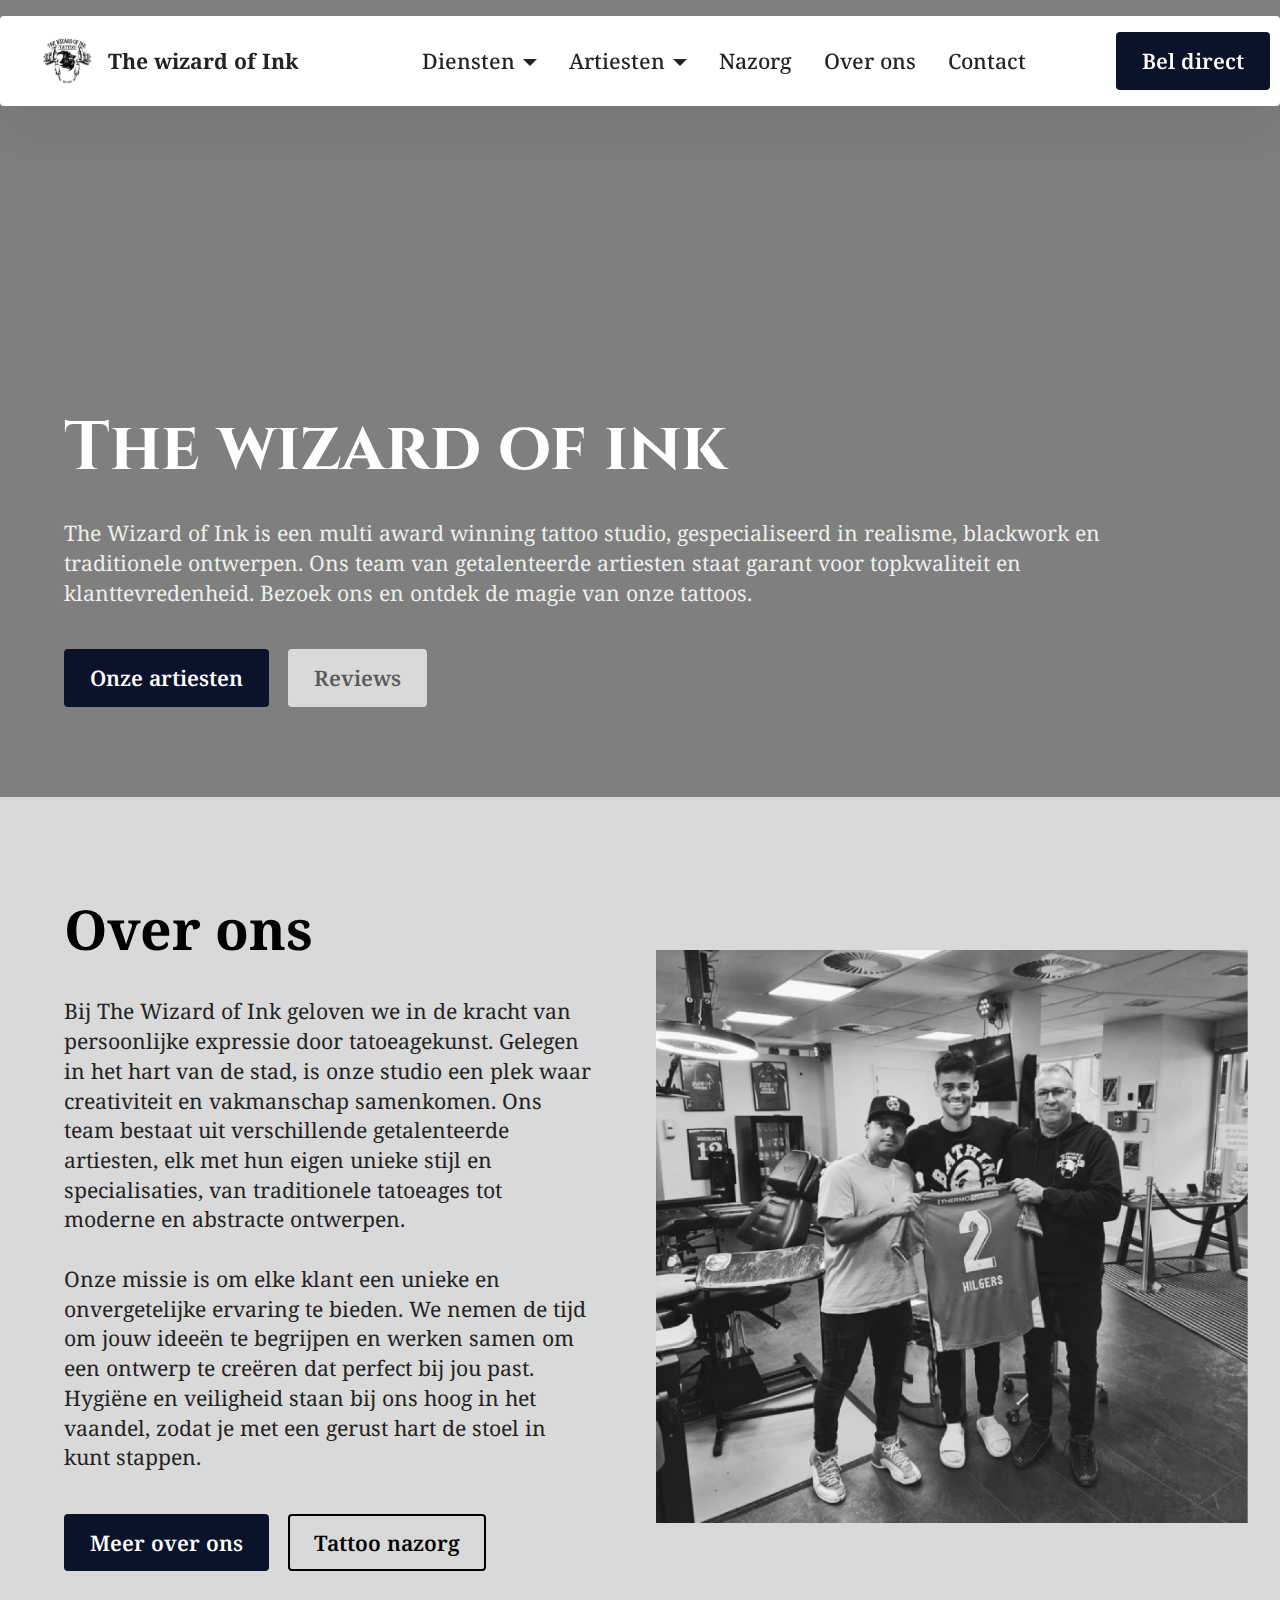
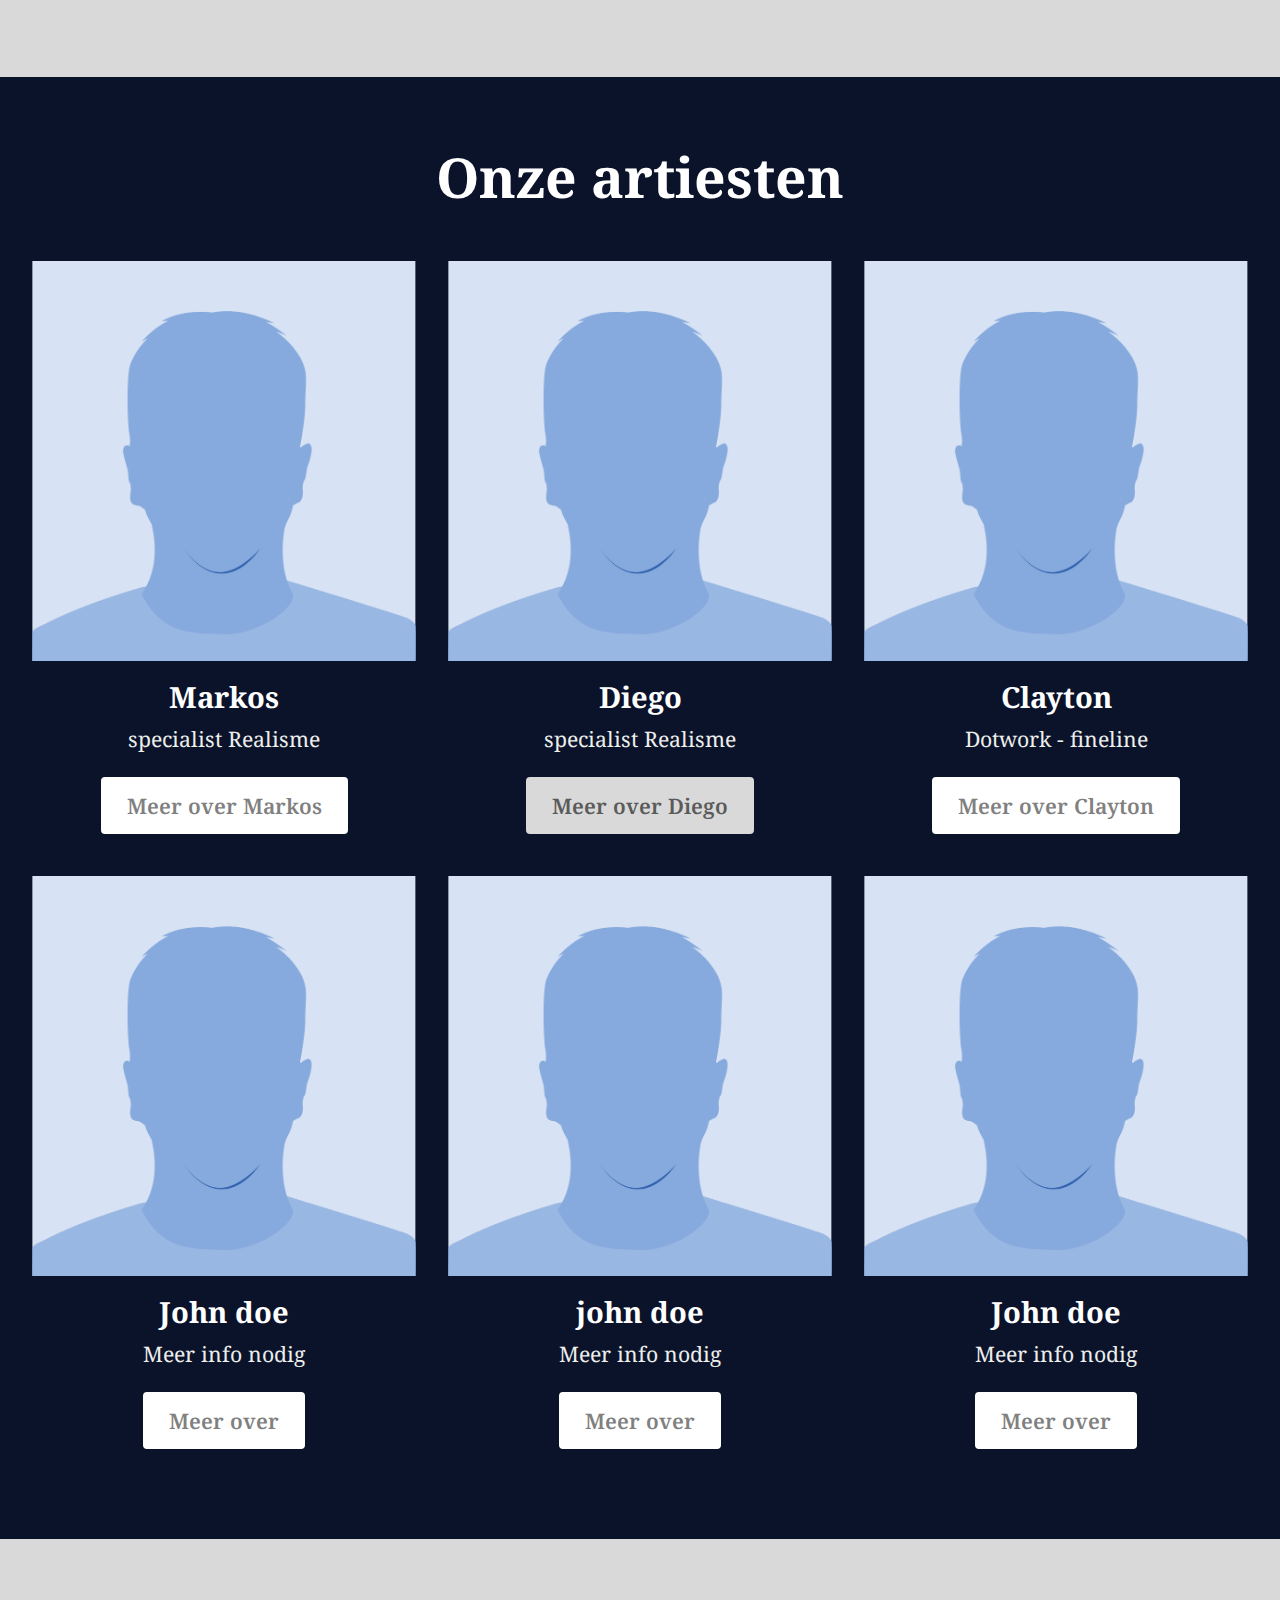
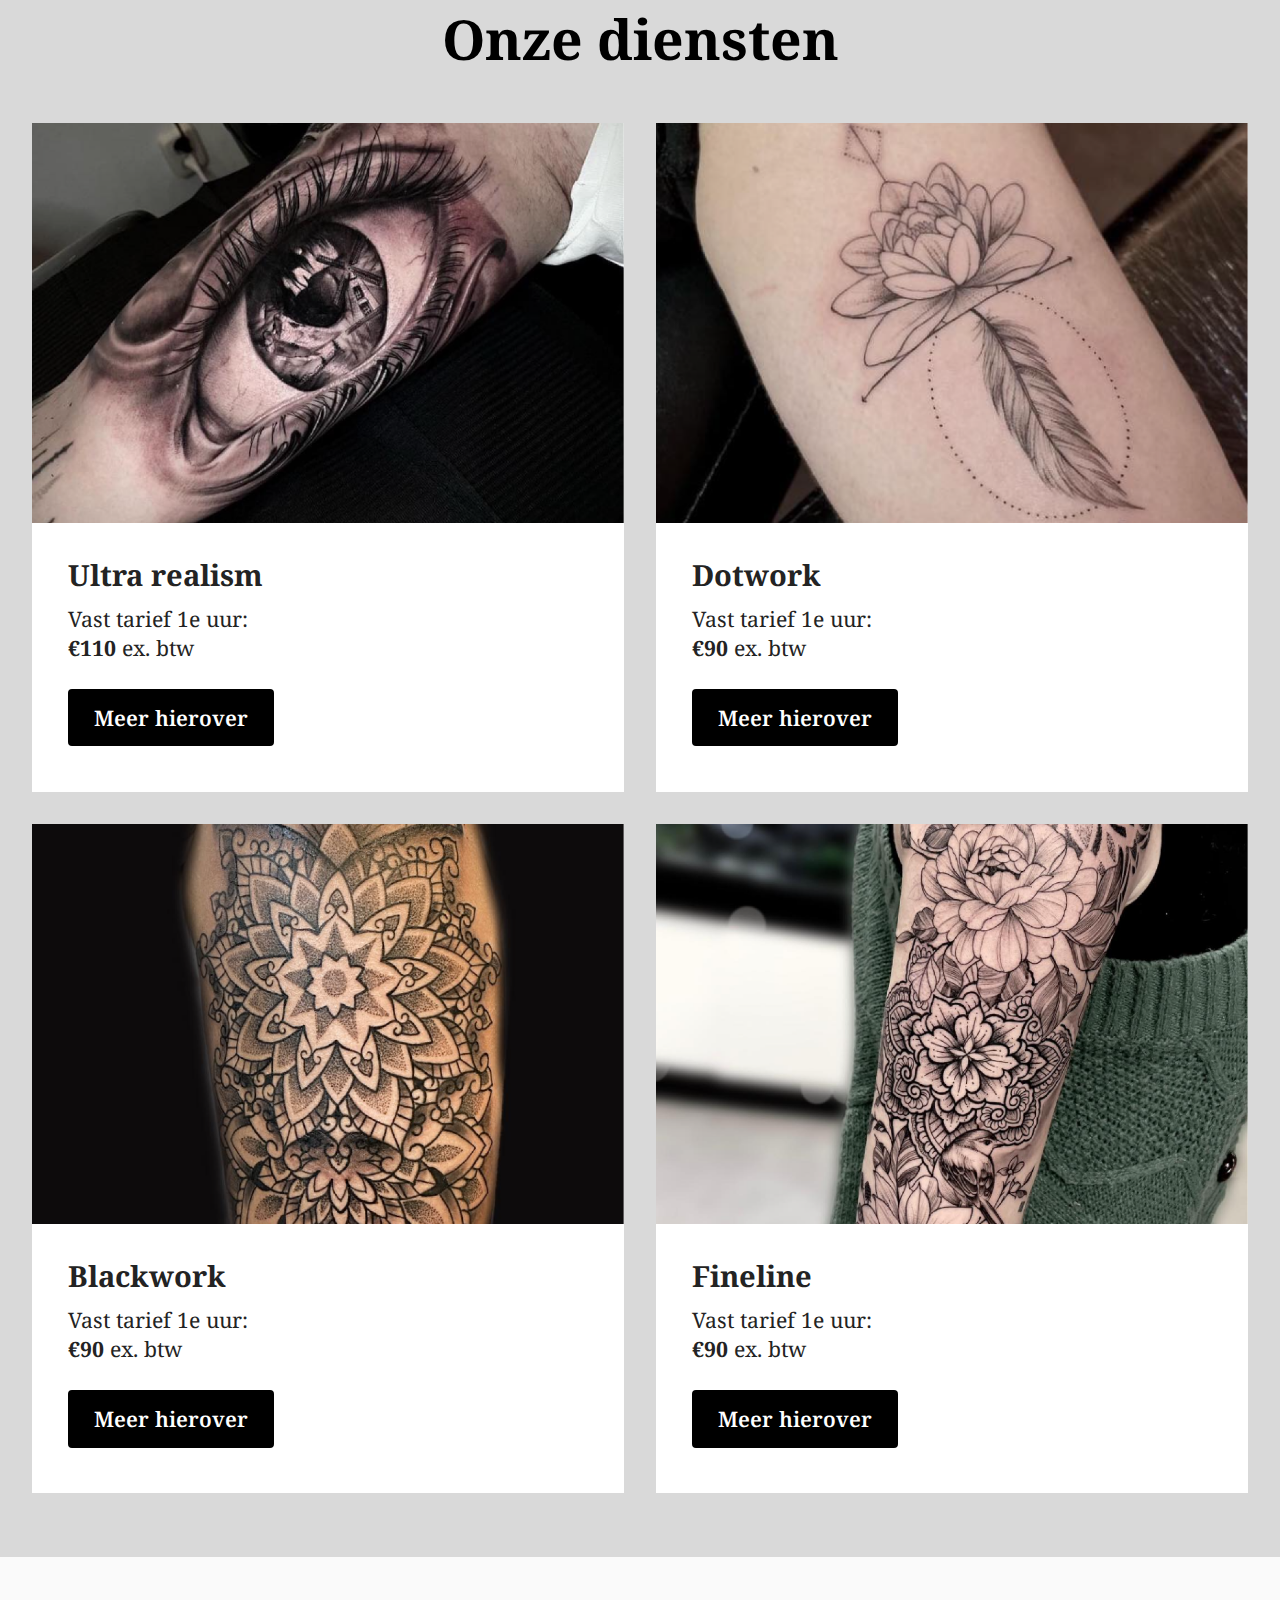
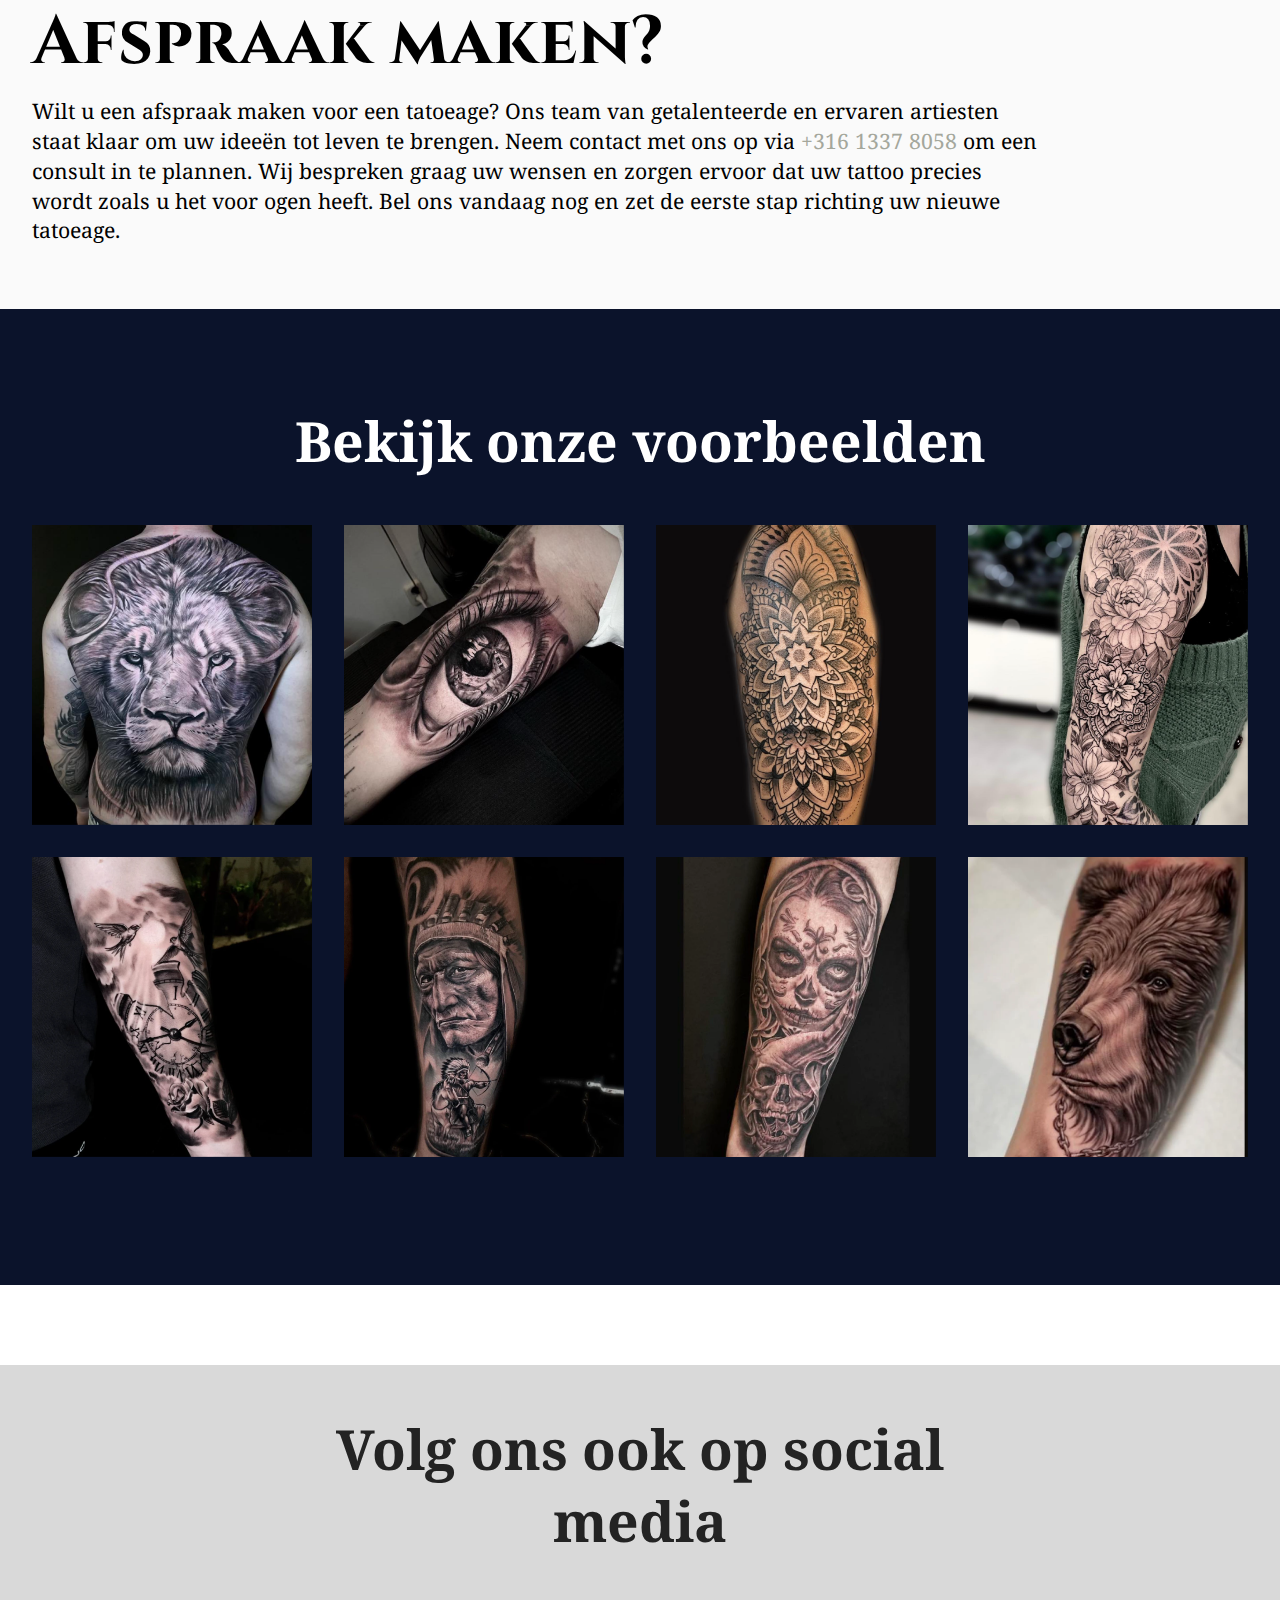
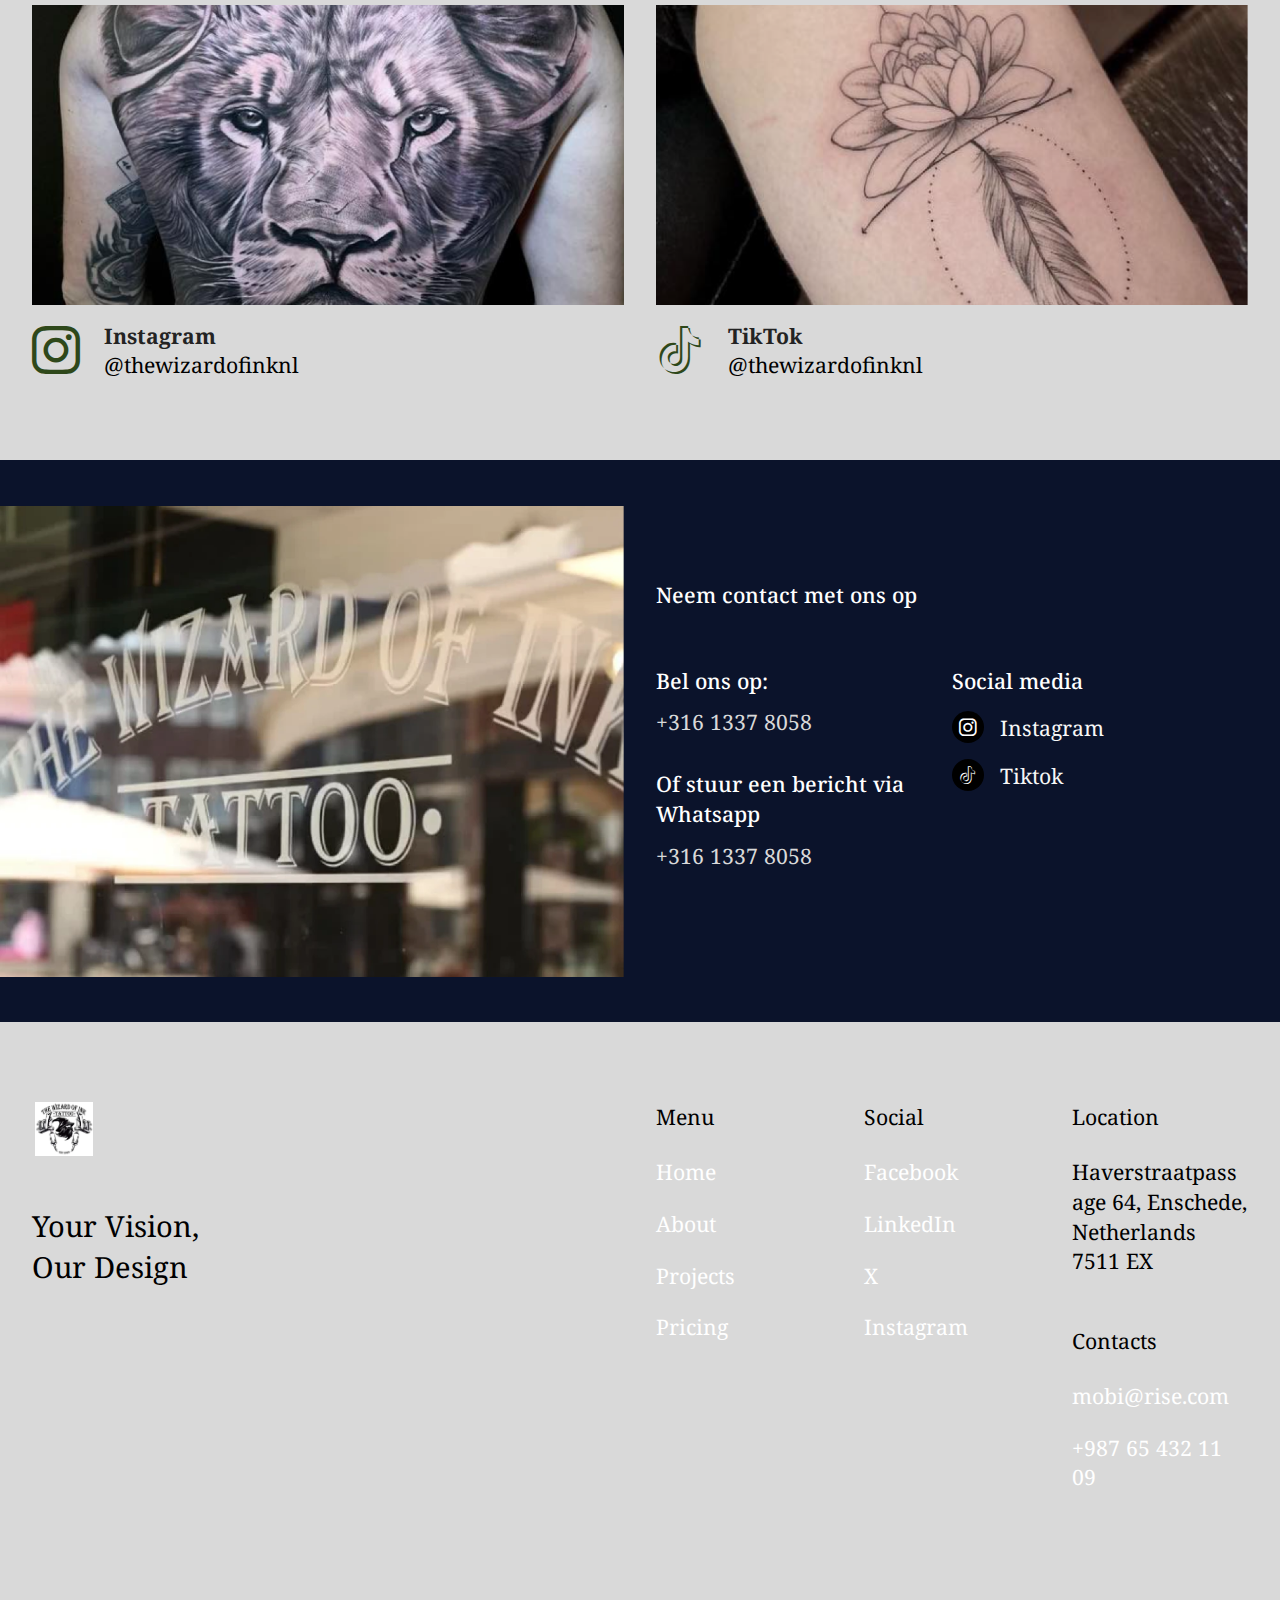
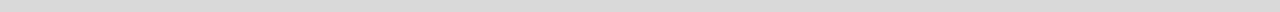
==== commit 69c20331: "create github pages" ====
--- a/index.html
+++ b/index.html
@@ -23,7 +23,7 @@
   <noscript><link rel="stylesheet" href="https://fonts.googleapis.com/css?family=Cinzel:400,500,600,700,800,900&display=swap"></noscript>
   <link rel="preload" href="https://fonts.googleapis.com/css?family=Noto+Serif:100,200,300,400,500,600,700,800,900,100i,200i,300i,400i,500i,600i,700i,800i,900i&display=swap" as="style" onload="this.onload=null;this.rel='stylesheet'">
   <noscript><link rel="stylesheet" href="https://fonts.googleapis.com/css?family=Noto+Serif:100,200,300,400,500,600,700,800,900,100i,200i,300i,400i,500i,600i,700i,800i,900i&display=swap"></noscript>
-  <link rel="preload" as="style" href="assets/mobirise/css/mbr-additional.css?v=4c9dSK"><link rel="stylesheet" href="assets/mobirise/css/mbr-additional.css?v=4c9dSK" type="text/css">
+  <link rel="preload" as="style" href="assets/mobirise/css/mbr-additional.css?v=VJQope"><link rel="stylesheet" href="assets/mobirise/css/mbr-additional.css?v=VJQope" type="text/css">
 
   
   
@@ -41,7 +41,7 @@
     r.parentNode.insertBefore(n, r);
 })(document, 'script');
 </script>
-  <section data-bs-version="5.1" class="menu menu2 cid-ugf3XYy0Ww" once="menu" id="menu02-u">
+  <section data-bs-version="5.1" class="menu menu2 cid-ugf9AEg5PA" once="menu" id="menu02-w">
 	
 
 	<nav class="navbar navbar-dropdown navbar-fixed-top navbar-expand-lg">
@@ -64,18 +64,16 @@
 			</button>
 			<div class="collapse navbar-collapse" id="navbarSupportedContent">
 				<ul class="navbar-nav nav-dropdown" data-app-modern-menu="true"><li class="nav-item dropdown">
-						<a class="nav-link link text-black dropdown-toggle display-4" href="#" data-toggle="dropdown-submenu" data-bs-toggle="dropdown" data-bs-auto-close="outside" aria-expanded="false">Diensten</a><div class="dropdown-menu" aria-labelledby="dropdown-311"><a class="text-black dropdown-item text-primary display-4" href="page4.html">Realism<br></a><a class="text-black dropdown-item display-4" href="#">Dotwork</a><a class="text-black dropdown-item display-4" href="#">Fineline</a><a class="text-black dropdown-item display-4" href="#">Blackwork</a><a class="text-black dropdown-item display-4" href="#">[Momenteel alleen realism]</a></div>
+						<a class="nav-link link text-black dropdown-toggle display-4" href="#" data-toggle="dropdown-submenu" data-bs-toggle="dropdown" data-bs-auto-close="outside" aria-expanded="false">Diensten</a><div class="dropdown-menu" aria-labelledby="dropdown-311"><a class="text-black dropdown-item display-4" href="#">Realism<br></a><a class="text-black dropdown-item display-4" href="#">Dotwork</a><a class="text-black dropdown-item display-4" href="#">Fineline</a><a class="text-black dropdown-item display-4" href="#">Blackwork</a><a class="text-black dropdown-item display-4" href="#">[Momenteel alleen realism]</a></div>
+					</li>
+					<li class="nav-item dropdown">
+						<a class="nav-link link text-black dropdown-toggle show display-4" href="#" aria-expanded="true" data-toggle="dropdown-submenu" data-bs-toggle="dropdown" data-bs-auto-close="outside">Artiesten</a><div class="dropdown-menu show" aria-labelledby="dropdown-230" data-bs-popper="none"><a class="text-black dropdown-item text-primary display-4" href="page9.html">Markos<br></a><a class="text-black dropdown-item display-4" href="#">Diego</a><a class="text-black dropdown-item display-4" href="#">Clayton</a><a class="text-black dropdown-item display-4" href="#">X</a><a class="text-black dropdown-item display-4" href="#">X</a><a class="text-black dropdown-item display-4" href="#">Momenteel alleen Markos</a></div>
 					</li>
 					<li class="nav-item">
-						<a class="nav-link link text-black display-4" href="#" aria-expanded="false">Artiesten</a>
-					</li>
-					<li class="nav-item">
-						<a class="nav-link link text-black display-4" href="#">Nazorg</a>
-					</li><li class="nav-item"><a class="nav-link link text-black display-4" href="#">Over ons</a></li><li class="nav-item"><a class="nav-link link text-black display-4" href="#">Contact</a></li></ul>
+						<a class="nav-link link text-black text-primary display-4" href="page10.html">Nazorg</a>
+					</li><li class="nav-item"><a class="nav-link link text-black text-primary display-4" href="page5.html">Over ons</a></li><li class="nav-item"><a class="nav-link link text-black text-primary display-4" href="page6.html">Contact</a></li></ul>
 				
-				<div class="navbar-buttons mbr-section-btn">
-					<a class="btn btn-primary display-4" href="#"> Start Now!</a>
-				</div>
+				<div class="navbar-buttons mbr-section-btn"><a class="btn btn-info display-4" href="tel:+316 1337 8058">Bel direct</a></div>
 			</div>
 		</div>
 	</nav>
@@ -91,10 +89,8 @@
         <h1 class="mbr-section-title mbr-fonts-style mbr-white mb-4 display-1">
           <strong><br>The wizard of ink</strong></h1>
         
-        <p class="mbr-fonts-style mbr-text mbr-white mb-4 display-7">Full-width block with YouTube video background and flexible
-          configuration, free vertical and horizontal
-          content alignment.&nbsp;</p>
-        <div class="mbr-section-btn"><a class="btn btn-info display-7" href="#">Onze artiesten</a> <a class="btn btn-danger display-7" href="#">Reviews</a></div>
+        <p class="mbr-fonts-style mbr-text mbr-white mb-4 display-7">The Wizard of Ink is een multi award winning tattoo studio, gespecialiseerd in realisme, blackwork en traditionele ontwerpen. Ons team van getalenteerde artiesten staat garant voor topkwaliteit en klanttevredenheid. Bezoek ons en ontdek de magie van onze tattoos.&nbsp;</p>
+        <div class="mbr-section-btn"><a class="btn btn-info display-7" href="index.html#people03-1">Onze artiesten</a> <a class="btn btn-danger display-7" href="index.html#custom-html-v">Reviews</a></div>
       </div>
     </div>
   </div>
@@ -521,27 +517,34 @@
                     <div class="logo-wrapper">
                         <a href="#"><img src="assets/images/image-1515.webp" alt=""></a>
                     </div>
-                    <h2 class="mbr-section-title mbr-fonts-style display-5">The wizard of Ink</h2>
+                    <h2 class="mbr-section-title mbr-fonts-style display-5">
+                        Your Vision, <br> Our Design
+                    </h2>
                 </div>
             </div>
             <div class="col-12 col-lg-2">
                 <div class="nav-wrapper">
                     <h3 class="mbr-section-subtitle mbr-fonts-style display-4">
-                        Menu:</h3>
+                        Menu
+                    </h3>
                     <ul class="list mbr-fonts-style display-4">
-                        <li class="item-wrap"><a href="page5.html" class="text-secondary">Over ons</a></li><li class="item-wrap"><a href="index.html#people03-1" class="text-secondary">Artiesten</a></li>
-                        <li class="item-wrap"><a href="index.html#features04-2" class="text-secondary">Diensten</a></li>
+                        <li class="item-wrap">Home</li>
+                        <li class="item-wrap">About</li>
+                        <li class="item-wrap">Projects</li>
+                        <li class="item-wrap">Pricing</li>
                     </ul>
                 </div>
             </div>
             <div class="col-12 col-lg-2">
                 <div class="nav-wrapper">
                     <h3 class="mbr-section-subtitle mbr-fonts-style display-4">
-                        Social:</h3>
+                        Social
+                    </h3>
                     <ul class="list mbr-fonts-style display-4">
-                        <li class="item-wrap"><a href="https://www.instagram.com/thewizardofinknl/" class="text-primary" target="_blank">Instagram</a></li>
-                        <li class="item-wrap"><a href="https://www.tiktok.com/@thewizardofinknl" class="text-primary" target="_blank">Tiktok</a></li><a href="https://www.tiktok.com/@thewizardofinknl" class="text-primary" target="_blank">
-                        </a><li class="item-wrap"><br></li>
+                        <li class="item-wrap">Facebook</li>
+                        <li class="item-wrap">LinkedIn</li>
+                        <li class="item-wrap">X</li>
+                        <li class="item-wrap">Instagram</li>
                     </ul>
                 </div>
             </div>
@@ -549,16 +552,19 @@
                 <div class="contacts-wrapper">
                     <div class="item-wrapper">
                         <h3 class="mbr-section-subtitle mbr-fonts-style display-4">
-                            locatie:</h3>
+                            Location
+                        </h3>
                         <p class="mbr-address mbr-fonts-style display-4">
                             Haverstraatpassage 64, Enschede, Netherlands 7511 EX
                         </p>
                     </div>
                     <div class="item-wrapper">
                         <h3 class="mbr-section-subtitle mbr-fonts-style display-4">
-                            Contact:</h3>
+                            Contacts
+                        </h3>
                         <ul class="list mbr-fonts-style display-4">
-                            <li class="item-wrap"><a href="tel:+ 316 1337 8058" class="text-primary">+ 316 1337 8058</a></li>
+                            <li class="item-wrap">mobi@rise.com</li>
+                            <li class="item-wrap">+987 65 432 11 09</li>
                         </ul>
                     </div>
                 </div>
--- a/assets/mobirise/css/mbr-additional.css
+++ b/assets/mobirise/css/mbr-additional.css
@@ -1356,12 +1356,12 @@
 .cid-ufAc7oyUhs .nav-wrapper {
   color: #ffffff;
 }
-.cid-ugf3XYy0Ww {
+.cid-ugf9AEg5PA {
   z-index: 1000;
   width: 100%;
   position: relative;
 }
-.cid-ugf3XYy0Ww .dropdown-item:before {
+.cid-ugf9AEg5PA .dropdown-item:before {
   font-family: Moririse2 !important;
   content: "\e966";
   display: inline-block;
@@ -1379,11 +1379,11 @@
   transition: all 0.25s ease-in-out;
 }
 @media (max-width: 767px) {
-  .cid-ugf3XYy0Ww .navbar-toggler {
+  .cid-ugf9AEg5PA .navbar-toggler {
     transform: scale(0.8);
   }
 }
-.cid-ugf3XYy0Ww .navbar-brand {
+.cid-ugf9AEg5PA .navbar-brand {
   flex-shrink: 0;
   align-items: center;
   margin-right: 0;
@@ -1392,41 +1392,41 @@
   word-break: break-word;
   z-index: 1;
 }
-.cid-ugf3XYy0Ww .navbar-brand img {
+.cid-ugf9AEg5PA .navbar-brand img {
   max-width: 100%;
   max-height: 100%;
   border-radius: 0px !important;
 }
-.cid-ugf3XYy0Ww .navbar-brand .navbar-caption {
+.cid-ugf9AEg5PA .navbar-brand .navbar-caption {
   line-height: inherit !important;
 }
-.cid-ugf3XYy0Ww .navbar-brand .navbar-logo a {
+.cid-ugf9AEg5PA .navbar-brand .navbar-logo a {
   outline: none;
 }
-.cid-ugf3XYy0Ww .navbar-nav {
+.cid-ugf9AEg5PA .navbar-nav {
   margin: auto;
   margin-left: 0;
   margin-left: auto;
 }
-.cid-ugf3XYy0Ww .navbar-nav .nav-item {
+.cid-ugf9AEg5PA .navbar-nav .nav-item {
   padding: 0 !important;
   transition: .3s all !important;
 }
-.cid-ugf3XYy0Ww .navbar-nav .nav-item .nav-link {
+.cid-ugf9AEg5PA .navbar-nav .nav-item .nav-link {
   padding: 16px !important;
   margin: 0 !important;
   border-radius: 1rem !important;
   transition: .3s all !important;
   border-radius: 4px !important;
 }
-.cid-ugf3XYy0Ww .navbar-nav .nav-item .nav-link:hover {
+.cid-ugf9AEg5PA .navbar-nav .nav-item .nav-link:hover {
   background-color: rgba(27, 31, 10, 0.06);
 }
-.cid-ugf3XYy0Ww .navbar-nav .open .nav-link::after {
+.cid-ugf9AEg5PA .navbar-nav .open .nav-link::after {
   transform: rotate(180deg);
 }
 @media (min-width: 992px) {
-  .cid-ugf3XYy0Ww .navbar-nav .open .nav-link::before {
+  .cid-ugf9AEg5PA .navbar-nav .open .nav-link::before {
     content: "";
     width: 100%;
     height: 20px;
@@ -1435,54 +1435,54 @@
     position: absolute;
   }
 }
-.cid-ugf3XYy0Ww .navbar-nav .dropdown-item {
+.cid-ugf9AEg5PA .navbar-nav .dropdown-item {
   padding: 12px !important;
   border-radius: 0.5rem !important;
   margin: 0 8px !important;
   transition: .3s all !important;
   border-radius: 4px !important;
 }
-.cid-ugf3XYy0Ww .navbar-nav .dropdown-item:hover {
+.cid-ugf9AEg5PA .navbar-nav .dropdown-item:hover {
   background-color: rgba(27, 31, 10, 0.06);
 }
 @media (min-width: 992px) {
-  .cid-ugf3XYy0Ww .navbar-nav {
+  .cid-ugf9AEg5PA .navbar-nav {
     padding-left: 1.5rem;
   }
 }
-.cid-ugf3XYy0Ww .nav-link {
+.cid-ugf9AEg5PA .nav-link {
   width: fit-content;
   position: relative;
 }
-.cid-ugf3XYy0Ww .navbar-logo {
+.cid-ugf9AEg5PA .navbar-logo {
   padding-left: 2rem;
   margin: 0 !important;
 }
 @media (max-width: 767px) {
-  .cid-ugf3XYy0Ww .navbar-logo {
+  .cid-ugf9AEg5PA .navbar-logo {
     padding-left: 1rem;
   }
 }
-.cid-ugf3XYy0Ww .navbar-caption {
+.cid-ugf9AEg5PA .navbar-caption {
   padding-left: 1rem;
   padding-right: .5rem;
 }
 @media (max-width: 767px) {
-  .cid-ugf3XYy0Ww .nav-dropdown {
+  .cid-ugf9AEg5PA .nav-dropdown {
     padding-bottom: 0.5rem;
   }
 }
-.cid-ugf3XYy0Ww .nav-dropdown .link.dropdown-toggle::after {
+.cid-ugf9AEg5PA .nav-dropdown .link.dropdown-toggle::after {
   margin-left: 0.5rem;
   margin-top: 0.2rem;
   transition: .3s all;
 }
-.cid-ugf3XYy0Ww .container {
+.cid-ugf9AEg5PA .container {
   display: flex;
   height: 90px;
   padding: 0.5rem 0.6rem;
   flex-wrap: nowrap;
-  background: rgba(255, 255, 255, 0.8) !important;
+  background: #ffffff !important;
   left: 0;
   right: 0;
   -webkit-box-pack: justify;
@@ -1499,24 +1499,24 @@
   border-radius: 4px !important;
 }
 @media (max-width: 992px) {
-  .cid-ugf3XYy0Ww .container {
+  .cid-ugf9AEg5PA .container {
     padding-right: 2rem;
   }
 }
 @media (max-width: 767px) {
-  .cid-ugf3XYy0Ww .container {
+  .cid-ugf9AEg5PA .container {
     width: 95%;
     height: 56px !important;
     padding-right: 1rem;
     margin-top: 0rem;
   }
 }
-.cid-ugf3XYy0Ww .iconfont-wrapper {
+.cid-ugf9AEg5PA .iconfont-wrapper {
   color: #000000 !important;
   font-size: 1.5rem;
   padding-right: 0.5rem;
 }
-.cid-ugf3XYy0Ww .dropdown-menu {
+.cid-ugf9AEg5PA .dropdown-menu {
   flex-wrap: wrap;
   flex-direction: column;
   max-width: 100%;
@@ -1525,38 +1525,38 @@
   transition: .3s all !important;
   min-width: auto;
   background: #ffffff;
-  background: rgba(255, 255, 255, 0.8) !important;
+  background: #ffffff !important;
   border-radius: 4px !important;
 }
-.cid-ugf3XYy0Ww .nav-item:focus,
-.cid-ugf3XYy0Ww .nav-link:focus {
+.cid-ugf9AEg5PA .nav-item:focus,
+.cid-ugf9AEg5PA .nav-link:focus {
   outline: none;
 }
-.cid-ugf3XYy0Ww .dropdown .dropdown-menu .dropdown-item {
+.cid-ugf9AEg5PA .dropdown .dropdown-menu .dropdown-item {
   width: auto;
   transition: all 0.25s ease-in-out;
 }
-.cid-ugf3XYy0Ww .dropdown .dropdown-menu .dropdown-item::after {
+.cid-ugf9AEg5PA .dropdown .dropdown-menu .dropdown-item::after {
   right: 0.5rem;
 }
-.cid-ugf3XYy0Ww .dropdown .dropdown-menu .dropdown-item .mbr-iconfont {
+.cid-ugf9AEg5PA .dropdown .dropdown-menu .dropdown-item .mbr-iconfont {
   margin-right: 0.5rem;
   vertical-align: sub;
 }
-.cid-ugf3XYy0Ww .dropdown .dropdown-menu .dropdown-item .mbr-iconfont:before {
+.cid-ugf9AEg5PA .dropdown .dropdown-menu .dropdown-item .mbr-iconfont:before {
   display: inline-block;
   transform: scale(1, 1);
   transition: all 0.25s ease-in-out;
 }
-.cid-ugf3XYy0Ww .collapsed .dropdown-menu .dropdown-item:before {
+.cid-ugf9AEg5PA .collapsed .dropdown-menu .dropdown-item:before {
   display: none;
 }
-.cid-ugf3XYy0Ww .collapsed .dropdown .dropdown-menu .dropdown-item {
+.cid-ugf9AEg5PA .collapsed .dropdown .dropdown-menu .dropdown-item {
   padding: 0.235em 1.5em 0.235em 1.5em !important;
   transition: none;
   margin: 0 !important;
 }
-.cid-ugf3XYy0Ww .navbar {
+.cid-ugf9AEg5PA .navbar {
   min-height: 90px;
   transition: all 0.3s;
   border-bottom: 1px solid transparent;
@@ -1566,40 +1566,40 @@
   box-shadow: none !important;
   border-radius: 0 !important;
 }
-.cid-ugf3XYy0Ww .navbar.opened {
+.cid-ugf9AEg5PA .navbar.opened {
   transition: all 0.3s;
 }
-.cid-ugf3XYy0Ww .navbar .dropdown-item {
+.cid-ugf9AEg5PA .navbar .dropdown-item {
   padding: 0.5rem 1.8rem;
 }
-.cid-ugf3XYy0Ww .navbar .navbar-logo img {
+.cid-ugf9AEg5PA .navbar .navbar-logo img {
   width: auto;
 }
-.cid-ugf3XYy0Ww .navbar .navbar-collapse {
+.cid-ugf9AEg5PA .navbar .navbar-collapse {
   z-index: 1;
   justify-content: flex-end;
 }
-.cid-ugf3XYy0Ww .navbar.collapsed {
+.cid-ugf9AEg5PA .navbar.collapsed {
   justify-content: center;
 }
-.cid-ugf3XYy0Ww .navbar.collapsed .nav-item .nav-link::before {
+.cid-ugf9AEg5PA .navbar.collapsed .nav-item .nav-link::before {
   display: none;
 }
-.cid-ugf3XYy0Ww .navbar.collapsed.opened .dropdown-menu {
+.cid-ugf9AEg5PA .navbar.collapsed.opened .dropdown-menu {
   top: 0;
 }
 @media (min-width: 992px) {
-  .cid-ugf3XYy0Ww .navbar.collapsed.opened:not(.navbar-short) .navbar-collapse {
+  .cid-ugf9AEg5PA .navbar.collapsed.opened:not(.navbar-short) .navbar-collapse {
     max-height: calc(98.5vh - 3rem);
   }
 }
-.cid-ugf3XYy0Ww .navbar.collapsed .dropdown-menu .dropdown-submenu {
+.cid-ugf9AEg5PA .navbar.collapsed .dropdown-menu .dropdown-submenu {
   left: 0 !important;
 }
-.cid-ugf3XYy0Ww .navbar.collapsed .dropdown-menu .dropdown-item:after {
+.cid-ugf9AEg5PA .navbar.collapsed .dropdown-menu .dropdown-item:after {
   right: auto;
 }
-.cid-ugf3XYy0Ww .navbar.collapsed .dropdown-menu .dropdown-toggle[data-toggle="dropdown-submenu"]:after {
+.cid-ugf9AEg5PA .navbar.collapsed .dropdown-menu .dropdown-toggle[data-toggle="dropdown-submenu"]:after {
   margin-left: 0.5rem;
   margin-top: 0.2rem;
   border-top: 0.35em solid;
@@ -1608,41 +1608,41 @@
   border-bottom: 0;
   top: 41%;
 }
-.cid-ugf3XYy0Ww .navbar.collapsed ul.navbar-nav li {
+.cid-ugf9AEg5PA .navbar.collapsed ul.navbar-nav li {
   margin: auto;
 }
-.cid-ugf3XYy0Ww .navbar.collapsed .dropdown-menu .dropdown-item {
+.cid-ugf9AEg5PA .navbar.collapsed .dropdown-menu .dropdown-item {
   padding: 0.25rem 1.5rem;
   text-align: center;
 }
-.cid-ugf3XYy0Ww .navbar.collapsed .icons-menu {
+.cid-ugf9AEg5PA .navbar.collapsed .icons-menu {
   padding-left: 0;
   padding-right: 0;
   padding-top: 0.5rem;
   padding-bottom: 0.5rem;
 }
 @media (max-width: 767px) {
-  .cid-ugf3XYy0Ww .navbar {
+  .cid-ugf9AEg5PA .navbar {
     min-height: 72px;
   }
-  .cid-ugf3XYy0Ww .navbar .navbar-logo img {
+  .cid-ugf9AEg5PA .navbar .navbar-logo img {
     height: 2rem !important;
   }
 }
 @media (max-width: 991px) {
-  .cid-ugf3XYy0Ww .navbar .nav-item .nav-link::before {
+  .cid-ugf9AEg5PA .navbar .nav-item .nav-link::before {
     display: none;
   }
-  .cid-ugf3XYy0Ww .navbar.opened .dropdown-menu {
+  .cid-ugf9AEg5PA .navbar.opened .dropdown-menu {
     top: 0;
   }
-  .cid-ugf3XYy0Ww .navbar .dropdown-menu .dropdown-submenu {
+  .cid-ugf9AEg5PA .navbar .dropdown-menu .dropdown-submenu {
     left: 0 !important;
   }
-  .cid-ugf3XYy0Ww .navbar .dropdown-menu .dropdown-item:after {
+  .cid-ugf9AEg5PA .navbar .dropdown-menu .dropdown-item:after {
     right: auto;
   }
-  .cid-ugf3XYy0Ww .navbar .dropdown-menu .dropdown-toggle[data-toggle="dropdown-submenu"]:after {
+  .cid-ugf9AEg5PA .navbar .dropdown-menu .dropdown-toggle[data-toggle="dropdown-submenu"]:after {
     margin-left: 0.5rem;
     margin-top: 0.2rem;
     border-top: 0.35em solid;
@@ -1651,67 +1651,67 @@
     border-bottom: 0;
     top: 40%;
   }
-  .cid-ugf3XYy0Ww .navbar .dropdown-menu .dropdown-item {
+  .cid-ugf9AEg5PA .navbar .dropdown-menu .dropdown-item {
     padding: 0.25rem 1.5rem !important;
     text-align: center;
   }
-  .cid-ugf3XYy0Ww .navbar .navbar-brand {
+  .cid-ugf9AEg5PA .navbar .navbar-brand {
     flex-shrink: initial;
     flex-basis: auto;
     word-break: break-word;
     padding-right: 10px;
   }
-  .cid-ugf3XYy0Ww .navbar .navbar-toggler {
+  .cid-ugf9AEg5PA .navbar .navbar-toggler {
     flex-basis: auto;
   }
-  .cid-ugf3XYy0Ww .navbar .icons-menu {
+  .cid-ugf9AEg5PA .navbar .icons-menu {
     padding-left: 0;
     padding-top: 0.5rem;
     padding-bottom: 0.5rem;
   }
 }
-.cid-ugf3XYy0Ww .navbar.navbar-short .navbar-logo img {
+.cid-ugf9AEg5PA .navbar.navbar-short .navbar-logo img {
   height: 2rem;
 }
-.cid-ugf3XYy0Ww .dropdown-item.active,
-.cid-ugf3XYy0Ww .dropdown-item:active {
+.cid-ugf9AEg5PA .dropdown-item.active,
+.cid-ugf9AEg5PA .dropdown-item:active {
   background-color: transparent;
 }
-.cid-ugf3XYy0Ww .navbar-expand-lg .navbar-nav .nav-link {
+.cid-ugf9AEg5PA .navbar-expand-lg .navbar-nav .nav-link {
   padding: 0;
 }
-.cid-ugf3XYy0Ww .nav-dropdown .link.dropdown-toggle {
+.cid-ugf9AEg5PA .nav-dropdown .link.dropdown-toggle {
   margin-right: 1.667em;
 }
-.cid-ugf3XYy0Ww .nav-dropdown .link.dropdown-toggle[aria-expanded="true"] {
+.cid-ugf9AEg5PA .nav-dropdown .link.dropdown-toggle[aria-expanded="true"] {
   margin-right: 0;
   padding: 0.667em 1.667em;
 }
-.cid-ugf3XYy0Ww .navbar.navbar-expand-lg .dropdown .dropdown-menu {
+.cid-ugf9AEg5PA .navbar.navbar-expand-lg .dropdown .dropdown-menu {
   background: #ffffff;
 }
-.cid-ugf3XYy0Ww .navbar.navbar-expand-lg .dropdown .dropdown-menu .dropdown-submenu {
+.cid-ugf9AEg5PA .navbar.navbar-expand-lg .dropdown .dropdown-menu .dropdown-submenu {
   margin: 0;
   left: 105%;
   transform: none;
   top: -12px;
 }
-.cid-ugf3XYy0Ww .navbar .dropdown.open > .dropdown-menu {
+.cid-ugf9AEg5PA .navbar .dropdown.open > .dropdown-menu {
   display: flex;
 }
-.cid-ugf3XYy0Ww ul.navbar-nav {
+.cid-ugf9AEg5PA ul.navbar-nav {
   flex-wrap: wrap;
 }
-.cid-ugf3XYy0Ww .navbar-buttons {
+.cid-ugf9AEg5PA .navbar-buttons {
   text-align: center;
   min-width: 140px;
 }
 @media (max-width: 992px) {
-  .cid-ugf3XYy0Ww .navbar-buttons {
+  .cid-ugf9AEg5PA .navbar-buttons {
     text-align: left;
   }
 }
-.cid-ugf3XYy0Ww button.navbar-toggler {
+.cid-ugf9AEg5PA button.navbar-toggler {
   outline: none;
   width: 31px;
   height: 20px;
@@ -1720,7 +1720,7 @@
   position: relative;
   align-self: center;
 }
-.cid-ugf3XYy0Ww button.navbar-toggler .hamburger span {
+.cid-ugf9AEg5PA button.navbar-toggler .hamburger span {
   position: absolute;
   right: 0;
   width: 30px;
@@ -1728,53 +1728,53 @@
   border-right: 5px;
   background-color: #000000;
 }
-.cid-ugf3XYy0Ww button.navbar-toggler .hamburger span:nth-child(1) {
+.cid-ugf9AEg5PA button.navbar-toggler .hamburger span:nth-child(1) {
   top: 0;
   transition: all 0.2s;
 }
-.cid-ugf3XYy0Ww button.navbar-toggler .hamburger span:nth-child(2) {
+.cid-ugf9AEg5PA button.navbar-toggler .hamburger span:nth-child(2) {
   top: 8px;
   transition: all 0.15s;
 }
-.cid-ugf3XYy0Ww button.navbar-toggler .hamburger span:nth-child(3) {
+.cid-ugf9AEg5PA button.navbar-toggler .hamburger span:nth-child(3) {
   top: 8px;
   transition: all 0.15s;
 }
-.cid-ugf3XYy0Ww button.navbar-toggler .hamburger span:nth-child(4) {
+.cid-ugf9AEg5PA button.navbar-toggler .hamburger span:nth-child(4) {
   top: 16px;
   transition: all 0.2s;
 }
-.cid-ugf3XYy0Ww nav.opened .hamburger span:nth-child(1) {
+.cid-ugf9AEg5PA nav.opened .hamburger span:nth-child(1) {
   top: 8px;
   width: 0;
   opacity: 0;
   right: 50%;
   transition: all 0.2s;
 }
-.cid-ugf3XYy0Ww nav.opened .hamburger span:nth-child(2) {
+.cid-ugf9AEg5PA nav.opened .hamburger span:nth-child(2) {
   transform: rotate(45deg);
   transition: all 0.25s;
 }
-.cid-ugf3XYy0Ww nav.opened .hamburger span:nth-child(3) {
+.cid-ugf9AEg5PA nav.opened .hamburger span:nth-child(3) {
   transform: rotate(-45deg);
   transition: all 0.25s;
 }
-.cid-ugf3XYy0Ww nav.opened .hamburger span:nth-child(4) {
+.cid-ugf9AEg5PA nav.opened .hamburger span:nth-child(4) {
   top: 8px;
   width: 0;
   opacity: 0;
   right: 50%;
   transition: all 0.2s;
 }
-.cid-ugf3XYy0Ww .navbar-dropdown {
+.cid-ugf9AEg5PA .navbar-dropdown {
   padding: 0 1rem;
 }
-.cid-ugf3XYy0Ww a.nav-link {
+.cid-ugf9AEg5PA a.nav-link {
   display: flex;
   align-items: center;
   justify-content: center;
 }
-.cid-ugf3XYy0Ww .icons-menu {
+.cid-ugf9AEg5PA .icons-menu {
   flex-wrap: nowrap;
   display: flex;
   justify-content: center;
@@ -1784,25 +1784,25 @@
   text-align: center;
 }
 @media (max-width: 992px) {
-  .cid-ugf3XYy0Ww .icons-menu {
+  .cid-ugf9AEg5PA .icons-menu {
     justify-content: flex-start;
     margin-bottom: .5rem;
   }
 }
 @media screen and (-ms-high-contrast: active), (-ms-high-contrast: none) {
-  .cid-ugf3XYy0Ww .navbar {
+  .cid-ugf9AEg5PA .navbar {
     height: 70px;
   }
-  .cid-ugf3XYy0Ww .navbar.opened {
+  .cid-ugf9AEg5PA .navbar.opened {
     height: auto;
   }
-  .cid-ugf3XYy0Ww .nav-item .nav-link:hover::before {
+  .cid-ugf9AEg5PA .nav-item .nav-link:hover::before {
     width: 175%;
     max-width: calc(100% + 2rem);
     left: -1rem;
   }
 }
-.cid-ugf3XYy0Ww .navbar .dropdown > .dropdown-menu {
+.cid-ugf9AEg5PA .navbar .dropdown > .dropdown-menu {
   display: none;
   width: max-content;
   max-width: 500px !important;
@@ -1810,16 +1810,16 @@
   top: calc(100% + 20px);
   left: 50%;
 }
-.cid-ugf3XYy0Ww .navbar .dropdown > .dropdown-menu .dropdown-item {
+.cid-ugf9AEg5PA .navbar .dropdown > .dropdown-menu .dropdown-item {
   line-height: 1 !important;
 }
-.cid-ugf3XYy0Ww .navbar .dropdown > .dropdown-menu .dropdown .dropdown-item {
+.cid-ugf9AEg5PA .navbar .dropdown > .dropdown-menu .dropdown .dropdown-item {
   align-items: center;
   display: flex;
   height: max-content !important;
   min-height: max-content !important;
 }
-.cid-ugf3XYy0Ww .navbar .dropdown > .dropdown-menu .dropdown .dropdown-item::after {
+.cid-ugf9AEg5PA .navbar .dropdown > .dropdown-menu .dropdown .dropdown-item::after {
   display: inline-block;
   position: static;
   margin-left: 0.5rem;
@@ -1829,22 +1829,22 @@
   transition: .3s all;
   transform: rotate(-90deg);
 }
-.cid-ugf3XYy0Ww .navbar .dropdown > .dropdown-menu .dropdown.open .dropdown-item::after {
+.cid-ugf9AEg5PA .navbar .dropdown > .dropdown-menu .dropdown.open .dropdown-item::after {
   transform: rotate(0deg);
 }
-.cid-ugf3XYy0Ww .mbr-section-btn {
+.cid-ugf9AEg5PA .mbr-section-btn {
   margin: -0.6rem -0.6rem;
 }
-.cid-ugf3XYy0Ww .navbar-toggler {
+.cid-ugf9AEg5PA .navbar-toggler {
   margin-left: 12px;
   margin-right: 8px;
   order: 1000;
 }
 @media (max-width: 991px) {
-  .cid-ugf3XYy0Ww .navbar-brand {
+  .cid-ugf9AEg5PA .navbar-brand {
     margin-right: auto;
   }
-  .cid-ugf3XYy0Ww .navbar-collapse {
+  .cid-ugf9AEg5PA .navbar-collapse {
     z-index: -1 !important;
     position: absolute;
     top: 110%;
@@ -1854,18 +1854,18 @@
     border-radius: 1.5rem;
     background: #ffffff;
     opacity: 1;
-    border-color: rgba(255, 255, 255, 0.8) !important;
-    background: rgba(255, 255, 255, 0.8) !important;
+    border-color: #ffffff !important;
+    background: #ffffff !important;
     backdrop-filter: blur(8px);
     border-radius: 4px !important;
   }
-  .cid-ugf3XYy0Ww .navbar-nav .nav-item .nav-link::after {
+  .cid-ugf9AEg5PA .navbar-nav .nav-item .nav-link::after {
     margin-left: 10px;
   }
-  .cid-ugf3XYy0Ww .navbar-nav .dropdown-item:hover {
+  .cid-ugf9AEg5PA .navbar-nav .dropdown-item:hover {
     background-color: rgba(27, 31, 10, 0.06);
   }
-  .cid-ugf3XYy0Ww .navbar .dropdown > .dropdown-menu {
+  .cid-ugf9AEg5PA .navbar .dropdown > .dropdown-menu {
     max-width: 100% !important;
     transform: translateX(0);
     top: 10px;
@@ -1874,18 +1874,18 @@
     border-radius: 1rem;
     background-color: rgba(27, 31, 10, 0.04) !important;
   }
-  .cid-ugf3XYy0Ww .navbar .dropdown > .dropdown-menu .dropdown-item {
+  .cid-ugf9AEg5PA .navbar .dropdown > .dropdown-menu .dropdown-item {
     padding: 8px !important;
     line-height: 1 !important;
     margin-bottom: 4px !important;
   }
-  .cid-ugf3XYy0Ww .navbar .dropdown > .dropdown-menu .dropdown .dropdown-item {
+  .cid-ugf9AEg5PA .navbar .dropdown > .dropdown-menu .dropdown .dropdown-item {
     align-items: center;
     display: flex;
     height: max-content !important;
     min-height: max-content !important;
   }
-  .cid-ugf3XYy0Ww .navbar .dropdown > .dropdown-menu .dropdown .dropdown-item::after {
+  .cid-ugf9AEg5PA .navbar .dropdown > .dropdown-menu .dropdown .dropdown-item::after {
     display: inline-block;
     position: static;
     margin-left: 0.5rem;
@@ -1895,10 +1895,10 @@
     transition: .3s all;
     transform: rotate(0deg);
   }
-  .cid-ugf3XYy0Ww .navbar .dropdown > .dropdown-menu .dropdown.open .dropdown-item::after {
+  .cid-ugf9AEg5PA .navbar .dropdown > .dropdown-menu .dropdown.open .dropdown-item::after {
     transform: rotate(180deg);
   }
-  .cid-ugf3XYy0Ww .navbar .dropdown > .dropdown-menu .dropdown-submenu {
+  .cid-ugf9AEg5PA .navbar .dropdown > .dropdown-menu .dropdown-submenu {
     position: static;
     width: 100%;
     max-width: 100% !important;
@@ -1909,14 +1909,14 @@
     border-radius: 1rem;
     background-color: rgba(27, 31, 10, 0.04) !important;
   }
-  .cid-ugf3XYy0Ww .navbar .dropdown.open > .dropdown-menu {
+  .cid-ugf9AEg5PA .navbar .dropdown.open > .dropdown-menu {
     display: flex !important;
     flex-direction: column;
     align-items: flex-start;
   }
 }
 @media (max-width: 575px) {
-  .cid-ugf3XYy0Ww .navbar-collapse {
+  .cid-ugf9AEg5PA .navbar-collapse {
     padding: 1rem;
   }
 }
@@ -2330,12 +2330,12 @@
 .cid-ufAc7oyUhs .nav-wrapper {
   color: #ffffff;
 }
-.cid-ugf3XYy0Ww {
+.cid-ugf9AEg5PA {
   z-index: 1000;
   width: 100%;
   position: relative;
 }
-.cid-ugf3XYy0Ww .dropdown-item:before {
+.cid-ugf9AEg5PA .dropdown-item:before {
   font-family: Moririse2 !important;
   content: "\e966";
   display: inline-block;
@@ -2353,11 +2353,11 @@
   transition: all 0.25s ease-in-out;
 }
 @media (max-width: 767px) {
-  .cid-ugf3XYy0Ww .navbar-toggler {
+  .cid-ugf9AEg5PA .navbar-toggler {
     transform: scale(0.8);
   }
 }
-.cid-ugf3XYy0Ww .navbar-brand {
+.cid-ugf9AEg5PA .navbar-brand {
   flex-shrink: 0;
   align-items: center;
   margin-right: 0;
@@ -2366,41 +2366,41 @@
   word-break: break-word;
   z-index: 1;
 }
-.cid-ugf3XYy0Ww .navbar-brand img {
+.cid-ugf9AEg5PA .navbar-brand img {
   max-width: 100%;
   max-height: 100%;
   border-radius: 0px !important;
 }
-.cid-ugf3XYy0Ww .navbar-brand .navbar-caption {
+.cid-ugf9AEg5PA .navbar-brand .navbar-caption {
   line-height: inherit !important;
 }
-.cid-ugf3XYy0Ww .navbar-brand .navbar-logo a {
+.cid-ugf9AEg5PA .navbar-brand .navbar-logo a {
   outline: none;
 }
-.cid-ugf3XYy0Ww .navbar-nav {
+.cid-ugf9AEg5PA .navbar-nav {
   margin: auto;
   margin-left: 0;
   margin-left: auto;
 }
-.cid-ugf3XYy0Ww .navbar-nav .nav-item {
+.cid-ugf9AEg5PA .navbar-nav .nav-item {
   padding: 0 !important;
   transition: .3s all !important;
 }
-.cid-ugf3XYy0Ww .navbar-nav .nav-item .nav-link {
+.cid-ugf9AEg5PA .navbar-nav .nav-item .nav-link {
   padding: 16px !important;
   margin: 0 !important;
   border-radius: 1rem !important;
   transition: .3s all !important;
   border-radius: 4px !important;
 }
-.cid-ugf3XYy0Ww .navbar-nav .nav-item .nav-link:hover {
+.cid-ugf9AEg5PA .navbar-nav .nav-item .nav-link:hover {
   background-color: rgba(27, 31, 10, 0.06);
 }
-.cid-ugf3XYy0Ww .navbar-nav .open .nav-link::after {
+.cid-ugf9AEg5PA .navbar-nav .open .nav-link::after {
   transform: rotate(180deg);
 }
 @media (min-width: 992px) {
-  .cid-ugf3XYy0Ww .navbar-nav .open .nav-link::before {
+  .cid-ugf9AEg5PA .navbar-nav .open .nav-link::before {
     content: "";
     width: 100%;
     height: 20px;
@@ -2409,54 +2409,54 @@
     position: absolute;
   }
 }
-.cid-ugf3XYy0Ww .navbar-nav .dropdown-item {
+.cid-ugf9AEg5PA .navbar-nav .dropdown-item {
   padding: 12px !important;
   border-radius: 0.5rem !important;
   margin: 0 8px !important;
   transition: .3s all !important;
   border-radius: 4px !important;
 }
-.cid-ugf3XYy0Ww .navbar-nav .dropdown-item:hover {
+.cid-ugf9AEg5PA .navbar-nav .dropdown-item:hover {
   background-color: rgba(27, 31, 10, 0.06);
 }
 @media (min-width: 992px) {
-  .cid-ugf3XYy0Ww .navbar-nav {
+  .cid-ugf9AEg5PA .navbar-nav {
     padding-left: 1.5rem;
   }
 }
-.cid-ugf3XYy0Ww .nav-link {
+.cid-ugf9AEg5PA .nav-link {
   width: fit-content;
   position: relative;
 }
-.cid-ugf3XYy0Ww .navbar-logo {
+.cid-ugf9AEg5PA .navbar-logo {
   padding-left: 2rem;
   margin: 0 !important;
 }
 @media (max-width: 767px) {
-  .cid-ugf3XYy0Ww .navbar-logo {
+  .cid-ugf9AEg5PA .navbar-logo {
     padding-left: 1rem;
   }
 }
-.cid-ugf3XYy0Ww .navbar-caption {
+.cid-ugf9AEg5PA .navbar-caption {
   padding-left: 1rem;
   padding-right: .5rem;
 }
 @media (max-width: 767px) {
-  .cid-ugf3XYy0Ww .nav-dropdown {
+  .cid-ugf9AEg5PA .nav-dropdown {
     padding-bottom: 0.5rem;
   }
 }
-.cid-ugf3XYy0Ww .nav-dropdown .link.dropdown-toggle::after {
+.cid-ugf9AEg5PA .nav-dropdown .link.dropdown-toggle::after {
   margin-left: 0.5rem;
   margin-top: 0.2rem;
   transition: .3s all;
 }
-.cid-ugf3XYy0Ww .container {
+.cid-ugf9AEg5PA .container {
   display: flex;
   height: 90px;
   padding: 0.5rem 0.6rem;
   flex-wrap: nowrap;
-  background: rgba(255, 255, 255, 0.8) !important;
+  background: #ffffff !important;
   left: 0;
   right: 0;
   -webkit-box-pack: justify;
@@ -2473,24 +2473,24 @@
   border-radius: 4px !important;
 }
 @media (max-width: 992px) {
-  .cid-ugf3XYy0Ww .container {
+  .cid-ugf9AEg5PA .container {
     padding-right: 2rem;
   }
 }
 @media (max-width: 767px) {
-  .cid-ugf3XYy0Ww .container {
+  .cid-ugf9AEg5PA .container {
     width: 95%;
     height: 56px !important;
     padding-right: 1rem;
     margin-top: 0rem;
   }
 }
-.cid-ugf3XYy0Ww .iconfont-wrapper {
+.cid-ugf9AEg5PA .iconfont-wrapper {
   color: #000000 !important;
   font-size: 1.5rem;
   padding-right: 0.5rem;
 }
-.cid-ugf3XYy0Ww .dropdown-menu {
+.cid-ugf9AEg5PA .dropdown-menu {
   flex-wrap: wrap;
   flex-direction: column;
   max-width: 100%;
@@ -2499,38 +2499,38 @@
   transition: .3s all !important;
   min-width: auto;
   background: #ffffff;
-  background: rgba(255, 255, 255, 0.8) !important;
+  background: #ffffff !important;
   border-radius: 4px !important;
 }
-.cid-ugf3XYy0Ww .nav-item:focus,
-.cid-ugf3XYy0Ww .nav-link:focus {
+.cid-ugf9AEg5PA .nav-item:focus,
+.cid-ugf9AEg5PA .nav-link:focus {
   outline: none;
 }
-.cid-ugf3XYy0Ww .dropdown .dropdown-menu .dropdown-item {
+.cid-ugf9AEg5PA .dropdown .dropdown-menu .dropdown-item {
   width: auto;
   transition: all 0.25s ease-in-out;
 }
-.cid-ugf3XYy0Ww .dropdown .dropdown-menu .dropdown-item::after {
+.cid-ugf9AEg5PA .dropdown .dropdown-menu .dropdown-item::after {
   right: 0.5rem;
 }
-.cid-ugf3XYy0Ww .dropdown .dropdown-menu .dropdown-item .mbr-iconfont {
+.cid-ugf9AEg5PA .dropdown .dropdown-menu .dropdown-item .mbr-iconfont {
   margin-right: 0.5rem;
   vertical-align: sub;
 }
-.cid-ugf3XYy0Ww .dropdown .dropdown-menu .dropdown-item .mbr-iconfont:before {
+.cid-ugf9AEg5PA .dropdown .dropdown-menu .dropdown-item .mbr-iconfont:before {
   display: inline-block;
   transform: scale(1, 1);
   transition: all 0.25s ease-in-out;
 }
-.cid-ugf3XYy0Ww .collapsed .dropdown-menu .dropdown-item:before {
+.cid-ugf9AEg5PA .collapsed .dropdown-menu .dropdown-item:before {
   display: none;
 }
-.cid-ugf3XYy0Ww .collapsed .dropdown .dropdown-menu .dropdown-item {
+.cid-ugf9AEg5PA .collapsed .dropdown .dropdown-menu .dropdown-item {
   padding: 0.235em 1.5em 0.235em 1.5em !important;
   transition: none;
   margin: 0 !important;
 }
-.cid-ugf3XYy0Ww .navbar {
+.cid-ugf9AEg5PA .navbar {
   min-height: 90px;
   transition: all 0.3s;
   border-bottom: 1px solid transparent;
@@ -2540,40 +2540,40 @@
   box-shadow: none !important;
   border-radius: 0 !important;
 }
-.cid-ugf3XYy0Ww .navbar.opened {
+.cid-ugf9AEg5PA .navbar.opened {
   transition: all 0.3s;
 }
-.cid-ugf3XYy0Ww .navbar .dropdown-item {
+.cid-ugf9AEg5PA .navbar .dropdown-item {
   padding: 0.5rem 1.8rem;
 }
-.cid-ugf3XYy0Ww .navbar .navbar-logo img {
+.cid-ugf9AEg5PA .navbar .navbar-logo img {
   width: auto;
 }
-.cid-ugf3XYy0Ww .navbar .navbar-collapse {
+.cid-ugf9AEg5PA .navbar .navbar-collapse {
   z-index: 1;
   justify-content: flex-end;
 }
-.cid-ugf3XYy0Ww .navbar.collapsed {
+.cid-ugf9AEg5PA .navbar.collapsed {
   justify-content: center;
 }
-.cid-ugf3XYy0Ww .navbar.collapsed .nav-item .nav-link::before {
+.cid-ugf9AEg5PA .navbar.collapsed .nav-item .nav-link::before {
   display: none;
 }
-.cid-ugf3XYy0Ww .navbar.collapsed.opened .dropdown-menu {
+.cid-ugf9AEg5PA .navbar.collapsed.opened .dropdown-menu {
   top: 0;
 }
 @media (min-width: 992px) {
-  .cid-ugf3XYy0Ww .navbar.collapsed.opened:not(.navbar-short) .navbar-collapse {
+  .cid-ugf9AEg5PA .navbar.collapsed.opened:not(.navbar-short) .navbar-collapse {
     max-height: calc(98.5vh - 3rem);
   }
 }
-.cid-ugf3XYy0Ww .navbar.collapsed .dropdown-menu .dropdown-submenu {
+.cid-ugf9AEg5PA .navbar.collapsed .dropdown-menu .dropdown-submenu {
   left: 0 !important;
 }
-.cid-ugf3XYy0Ww .navbar.collapsed .dropdown-menu .dropdown-item:after {
+.cid-ugf9AEg5PA .navbar.collapsed .dropdown-menu .dropdown-item:after {
   right: auto;
 }
-.cid-ugf3XYy0Ww .navbar.collapsed .dropdown-menu .dropdown-toggle[data-toggle="dropdown-submenu"]:after {
+.cid-ugf9AEg5PA .navbar.collapsed .dropdown-menu .dropdown-toggle[data-toggle="dropdown-submenu"]:after {
   margin-left: 0.5rem;
   margin-top: 0.2rem;
   border-top: 0.35em solid;
@@ -2582,41 +2582,41 @@
   border-bottom: 0;
   top: 41%;
 }
-.cid-ugf3XYy0Ww .navbar.collapsed ul.navbar-nav li {
+.cid-ugf9AEg5PA .navbar.collapsed ul.navbar-nav li {
   margin: auto;
 }
-.cid-ugf3XYy0Ww .navbar.collapsed .dropdown-menu .dropdown-item {
+.cid-ugf9AEg5PA .navbar.collapsed .dropdown-menu .dropdown-item {
   padding: 0.25rem 1.5rem;
   text-align: center;
 }
-.cid-ugf3XYy0Ww .navbar.collapsed .icons-menu {
+.cid-ugf9AEg5PA .navbar.collapsed .icons-menu {
   padding-left: 0;
   padding-right: 0;
   padding-top: 0.5rem;
   padding-bottom: 0.5rem;
 }
 @media (max-width: 767px) {
-  .cid-ugf3XYy0Ww .navbar {
+  .cid-ugf9AEg5PA .navbar {
     min-height: 72px;
   }
-  .cid-ugf3XYy0Ww .navbar .navbar-logo img {
+  .cid-ugf9AEg5PA .navbar .navbar-logo img {
     height: 2rem !important;
   }
 }
 @media (max-width: 991px) {
-  .cid-ugf3XYy0Ww .navbar .nav-item .nav-link::before {
+  .cid-ugf9AEg5PA .navbar .nav-item .nav-link::before {
     display: none;
   }
-  .cid-ugf3XYy0Ww .navbar.opened .dropdown-menu {
+  .cid-ugf9AEg5PA .navbar.opened .dropdown-menu {
     top: 0;
   }
-  .cid-ugf3XYy0Ww .navbar .dropdown-menu .dropdown-submenu {
+  .cid-ugf9AEg5PA .navbar .dropdown-menu .dropdown-submenu {
     left: 0 !important;
   }
-  .cid-ugf3XYy0Ww .navbar .dropdown-menu .dropdown-item:after {
+  .cid-ugf9AEg5PA .navbar .dropdown-menu .dropdown-item:after {
     right: auto;
   }
-  .cid-ugf3XYy0Ww .navbar .dropdown-menu .dropdown-toggle[data-toggle="dropdown-submenu"]:after {
+  .cid-ugf9AEg5PA .navbar .dropdown-menu .dropdown-toggle[data-toggle="dropdown-submenu"]:after {
     margin-left: 0.5rem;
     margin-top: 0.2rem;
     border-top: 0.35em solid;
@@ -2625,67 +2625,67 @@
     border-bottom: 0;
     top: 40%;
   }
-  .cid-ugf3XYy0Ww .navbar .dropdown-menu .dropdown-item {
+  .cid-ugf9AEg5PA .navbar .dropdown-menu .dropdown-item {
     padding: 0.25rem 1.5rem !important;
     text-align: center;
   }
-  .cid-ugf3XYy0Ww .navbar .navbar-brand {
+  .cid-ugf9AEg5PA .navbar .navbar-brand {
     flex-shrink: initial;
     flex-basis: auto;
     word-break: break-word;
     padding-right: 10px;
   }
-  .cid-ugf3XYy0Ww .navbar .navbar-toggler {
+  .cid-ugf9AEg5PA .navbar .navbar-toggler {
     flex-basis: auto;
   }
-  .cid-ugf3XYy0Ww .navbar .icons-menu {
+  .cid-ugf9AEg5PA .navbar .icons-menu {
     padding-left: 0;
     padding-top: 0.5rem;
     padding-bottom: 0.5rem;
   }
 }
-.cid-ugf3XYy0Ww .navbar.navbar-short .navbar-logo img {
+.cid-ugf9AEg5PA .navbar.navbar-short .navbar-logo img {
   height: 2rem;
 }
-.cid-ugf3XYy0Ww .dropdown-item.active,
-.cid-ugf3XYy0Ww .dropdown-item:active {
+.cid-ugf9AEg5PA .dropdown-item.active,
+.cid-ugf9AEg5PA .dropdown-item:active {
   background-color: transparent;
 }
-.cid-ugf3XYy0Ww .navbar-expand-lg .navbar-nav .nav-link {
+.cid-ugf9AEg5PA .navbar-expand-lg .navbar-nav .nav-link {
   padding: 0;
 }
-.cid-ugf3XYy0Ww .nav-dropdown .link.dropdown-toggle {
+.cid-ugf9AEg5PA .nav-dropdown .link.dropdown-toggle {
   margin-right: 1.667em;
 }
-.cid-ugf3XYy0Ww .nav-dropdown .link.dropdown-toggle[aria-expanded="true"] {
+.cid-ugf9AEg5PA .nav-dropdown .link.dropdown-toggle[aria-expanded="true"] {
   margin-right: 0;
   padding: 0.667em 1.667em;
 }
-.cid-ugf3XYy0Ww .navbar.navbar-expand-lg .dropdown .dropdown-menu {
+.cid-ugf9AEg5PA .navbar.navbar-expand-lg .dropdown .dropdown-menu {
   background: #ffffff;
 }
-.cid-ugf3XYy0Ww .navbar.navbar-expand-lg .dropdown .dropdown-menu .dropdown-submenu {
+.cid-ugf9AEg5PA .navbar.navbar-expand-lg .dropdown .dropdown-menu .dropdown-submenu {
   margin: 0;
   left: 105%;
   transform: none;
   top: -12px;
 }
-.cid-ugf3XYy0Ww .navbar .dropdown.open > .dropdown-menu {
+.cid-ugf9AEg5PA .navbar .dropdown.open > .dropdown-menu {
   display: flex;
 }
-.cid-ugf3XYy0Ww ul.navbar-nav {
+.cid-ugf9AEg5PA ul.navbar-nav {
   flex-wrap: wrap;
 }
-.cid-ugf3XYy0Ww .navbar-buttons {
+.cid-ugf9AEg5PA .navbar-buttons {
   text-align: center;
   min-width: 140px;
 }
 @media (max-width: 992px) {
-  .cid-ugf3XYy0Ww .navbar-buttons {
+  .cid-ugf9AEg5PA .navbar-buttons {
     text-align: left;
   }
 }
-.cid-ugf3XYy0Ww button.navbar-toggler {
+.cid-ugf9AEg5PA button.navbar-toggler {
   outline: none;
   width: 31px;
   height: 20px;
@@ -2694,7 +2694,7 @@
   position: relative;
   align-self: center;
 }
-.cid-ugf3XYy0Ww button.navbar-toggler .hamburger span {
+.cid-ugf9AEg5PA button.navbar-toggler .hamburger span {
   position: absolute;
   right: 0;
   width: 30px;
@@ -2702,53 +2702,53 @@
   border-right: 5px;
   background-color: #000000;
 }
-.cid-ugf3XYy0Ww button.navbar-toggler .hamburger span:nth-child(1) {
+.cid-ugf9AEg5PA button.navbar-toggler .hamburger span:nth-child(1) {
   top: 0;
   transition: all 0.2s;
 }
-.cid-ugf3XYy0Ww button.navbar-toggler .hamburger span:nth-child(2) {
+.cid-ugf9AEg5PA button.navbar-toggler .hamburger span:nth-child(2) {
   top: 8px;
   transition: all 0.15s;
 }
-.cid-ugf3XYy0Ww button.navbar-toggler .hamburger span:nth-child(3) {
+.cid-ugf9AEg5PA button.navbar-toggler .hamburger span:nth-child(3) {
   top: 8px;
   transition: all 0.15s;
 }
-.cid-ugf3XYy0Ww button.navbar-toggler .hamburger span:nth-child(4) {
+.cid-ugf9AEg5PA button.navbar-toggler .hamburger span:nth-child(4) {
   top: 16px;
   transition: all 0.2s;
 }
-.cid-ugf3XYy0Ww nav.opened .hamburger span:nth-child(1) {
+.cid-ugf9AEg5PA nav.opened .hamburger span:nth-child(1) {
   top: 8px;
   width: 0;
   opacity: 0;
   right: 50%;
   transition: all 0.2s;
 }
-.cid-ugf3XYy0Ww nav.opened .hamburger span:nth-child(2) {
+.cid-ugf9AEg5PA nav.opened .hamburger span:nth-child(2) {
   transform: rotate(45deg);
   transition: all 0.25s;
 }
-.cid-ugf3XYy0Ww nav.opened .hamburger span:nth-child(3) {
+.cid-ugf9AEg5PA nav.opened .hamburger span:nth-child(3) {
   transform: rotate(-45deg);
   transition: all 0.25s;
 }
-.cid-ugf3XYy0Ww nav.opened .hamburger span:nth-child(4) {
+.cid-ugf9AEg5PA nav.opened .hamburger span:nth-child(4) {
   top: 8px;
   width: 0;
   opacity: 0;
   right: 50%;
   transition: all 0.2s;
 }
-.cid-ugf3XYy0Ww .navbar-dropdown {
+.cid-ugf9AEg5PA .navbar-dropdown {
   padding: 0 1rem;
 }
-.cid-ugf3XYy0Ww a.nav-link {
+.cid-ugf9AEg5PA a.nav-link {
   display: flex;
   align-items: center;
   justify-content: center;
 }
-.cid-ugf3XYy0Ww .icons-menu {
+.cid-ugf9AEg5PA .icons-menu {
   flex-wrap: nowrap;
   display: flex;
   justify-content: center;
@@ -2758,25 +2758,25 @@
   text-align: center;
 }
 @media (max-width: 992px) {
-  .cid-ugf3XYy0Ww .icons-menu {
+  .cid-ugf9AEg5PA .icons-menu {
     justify-content: flex-start;
     margin-bottom: .5rem;
   }
 }
 @media screen and (-ms-high-contrast: active), (-ms-high-contrast: none) {
-  .cid-ugf3XYy0Ww .navbar {
+  .cid-ugf9AEg5PA .navbar {
     height: 70px;
   }
-  .cid-ugf3XYy0Ww .navbar.opened {
+  .cid-ugf9AEg5PA .navbar.opened {
     height: auto;
   }
-  .cid-ugf3XYy0Ww .nav-item .nav-link:hover::before {
+  .cid-ugf9AEg5PA .nav-item .nav-link:hover::before {
     width: 175%;
     max-width: calc(100% + 2rem);
     left: -1rem;
   }
 }
-.cid-ugf3XYy0Ww .navbar .dropdown > .dropdown-menu {
+.cid-ugf9AEg5PA .navbar .dropdown > .dropdown-menu {
   display: none;
   width: max-content;
   max-width: 500px !important;
@@ -2784,16 +2784,16 @@
   top: calc(100% + 20px);
   left: 50%;
 }
-.cid-ugf3XYy0Ww .navbar .dropdown > .dropdown-menu .dropdown-item {
+.cid-ugf9AEg5PA .navbar .dropdown > .dropdown-menu .dropdown-item {
   line-height: 1 !important;
 }
-.cid-ugf3XYy0Ww .navbar .dropdown > .dropdown-menu .dropdown .dropdown-item {
+.cid-ugf9AEg5PA .navbar .dropdown > .dropdown-menu .dropdown .dropdown-item {
   align-items: center;
   display: flex;
   height: max-content !important;
   min-height: max-content !important;
 }
-.cid-ugf3XYy0Ww .navbar .dropdown > .dropdown-menu .dropdown .dropdown-item::after {
+.cid-ugf9AEg5PA .navbar .dropdown > .dropdown-menu .dropdown .dropdown-item::after {
   display: inline-block;
   position: static;
   margin-left: 0.5rem;
@@ -2803,22 +2803,22 @@
   transition: .3s all;
   transform: rotate(-90deg);
 }
-.cid-ugf3XYy0Ww .navbar .dropdown > .dropdown-menu .dropdown.open .dropdown-item::after {
+.cid-ugf9AEg5PA .navbar .dropdown > .dropdown-menu .dropdown.open .dropdown-item::after {
   transform: rotate(0deg);
 }
-.cid-ugf3XYy0Ww .mbr-section-btn {
+.cid-ugf9AEg5PA .mbr-section-btn {
   margin: -0.6rem -0.6rem;
 }
-.cid-ugf3XYy0Ww .navbar-toggler {
+.cid-ugf9AEg5PA .navbar-toggler {
   margin-left: 12px;
   margin-right: 8px;
   order: 1000;
 }
 @media (max-width: 991px) {
-  .cid-ugf3XYy0Ww .navbar-brand {
+  .cid-ugf9AEg5PA .navbar-brand {
     margin-right: auto;
   }
-  .cid-ugf3XYy0Ww .navbar-collapse {
+  .cid-ugf9AEg5PA .navbar-collapse {
     z-index: -1 !important;
     position: absolute;
     top: 110%;
@@ -2828,18 +2828,18 @@
     border-radius: 1.5rem;
     background: #ffffff;
     opacity: 1;
-    border-color: rgba(255, 255, 255, 0.8) !important;
-    background: rgba(255, 255, 255, 0.8) !important;
+    border-color: #ffffff !important;
+    background: #ffffff !important;
     backdrop-filter: blur(8px);
     border-radius: 4px !important;
   }
-  .cid-ugf3XYy0Ww .navbar-nav .nav-item .nav-link::after {
+  .cid-ugf9AEg5PA .navbar-nav .nav-item .nav-link::after {
     margin-left: 10px;
   }
-  .cid-ugf3XYy0Ww .navbar-nav .dropdown-item:hover {
+  .cid-ugf9AEg5PA .navbar-nav .dropdown-item:hover {
     background-color: rgba(27, 31, 10, 0.06);
   }
-  .cid-ugf3XYy0Ww .navbar .dropdown > .dropdown-menu {
+  .cid-ugf9AEg5PA .navbar .dropdown > .dropdown-menu {
     max-width: 100% !important;
     transform: translateX(0);
     top: 10px;
@@ -2848,18 +2848,18 @@
     border-radius: 1rem;
     background-color: rgba(27, 31, 10, 0.04) !important;
   }
-  .cid-ugf3XYy0Ww .navbar .dropdown > .dropdown-menu .dropdown-item {
+  .cid-ugf9AEg5PA .navbar .dropdown > .dropdown-menu .dropdown-item {
     padding: 8px !important;
     line-height: 1 !important;
     margin-bottom: 4px !important;
   }
-  .cid-ugf3XYy0Ww .navbar .dropdown > .dropdown-menu .dropdown .dropdown-item {
+  .cid-ugf9AEg5PA .navbar .dropdown > .dropdown-menu .dropdown .dropdown-item {
     align-items: center;
     display: flex;
     height: max-content !important;
     min-height: max-content !important;
   }
-  .cid-ugf3XYy0Ww .navbar .dropdown > .dropdown-menu .dropdown .dropdown-item::after {
+  .cid-ugf9AEg5PA .navbar .dropdown > .dropdown-menu .dropdown .dropdown-item::after {
     display: inline-block;
     position: static;
     margin-left: 0.5rem;
@@ -2869,10 +2869,10 @@
     transition: .3s all;
     transform: rotate(0deg);
   }
-  .cid-ugf3XYy0Ww .navbar .dropdown > .dropdown-menu .dropdown.open .dropdown-item::after {
+  .cid-ugf9AEg5PA .navbar .dropdown > .dropdown-menu .dropdown.open .dropdown-item::after {
     transform: rotate(180deg);
   }
-  .cid-ugf3XYy0Ww .navbar .dropdown > .dropdown-menu .dropdown-submenu {
+  .cid-ugf9AEg5PA .navbar .dropdown > .dropdown-menu .dropdown-submenu {
     position: static;
     width: 100%;
     max-width: 100% !important;
@@ -2883,14 +2883,14 @@
     border-radius: 1rem;
     background-color: rgba(27, 31, 10, 0.04) !important;
   }
-  .cid-ugf3XYy0Ww .navbar .dropdown.open > .dropdown-menu {
+  .cid-ugf9AEg5PA .navbar .dropdown.open > .dropdown-menu {
     display: flex !important;
     flex-direction: column;
     align-items: flex-start;
   }
 }
 @media (max-width: 575px) {
-  .cid-ugf3XYy0Ww .navbar-collapse {
+  .cid-ugf9AEg5PA .navbar-collapse {
     padding: 1rem;
   }
 }
@@ -3260,12 +3260,12 @@
 .cid-ufAc7oyUhs .nav-wrapper {
   color: #ffffff;
 }
-.cid-ugf3XYy0Ww {
+.cid-ugf9AEg5PA {
   z-index: 1000;
   width: 100%;
   position: relative;
 }
-.cid-ugf3XYy0Ww .dropdown-item:before {
+.cid-ugf9AEg5PA .dropdown-item:before {
   font-family: Moririse2 !important;
   content: "\e966";
   display: inline-block;
@@ -3283,11 +3283,11 @@
   transition: all 0.25s ease-in-out;
 }
 @media (max-width: 767px) {
-  .cid-ugf3XYy0Ww .navbar-toggler {
+  .cid-ugf9AEg5PA .navbar-toggler {
     transform: scale(0.8);
   }
 }
-.cid-ugf3XYy0Ww .navbar-brand {
+.cid-ugf9AEg5PA .navbar-brand {
   flex-shrink: 0;
   align-items: center;
   margin-right: 0;
@@ -3296,41 +3296,41 @@
   word-break: break-word;
   z-index: 1;
 }
-.cid-ugf3XYy0Ww .navbar-brand img {
+.cid-ugf9AEg5PA .navbar-brand img {
   max-width: 100%;
   max-height: 100%;
   border-radius: 0px !important;
 }
-.cid-ugf3XYy0Ww .navbar-brand .navbar-caption {
+.cid-ugf9AEg5PA .navbar-brand .navbar-caption {
   line-height: inherit !important;
 }
-.cid-ugf3XYy0Ww .navbar-brand .navbar-logo a {
+.cid-ugf9AEg5PA .navbar-brand .navbar-logo a {
   outline: none;
 }
-.cid-ugf3XYy0Ww .navbar-nav {
+.cid-ugf9AEg5PA .navbar-nav {
   margin: auto;
   margin-left: 0;
   margin-left: auto;
 }
-.cid-ugf3XYy0Ww .navbar-nav .nav-item {
+.cid-ugf9AEg5PA .navbar-nav .nav-item {
   padding: 0 !important;
   transition: .3s all !important;
 }
-.cid-ugf3XYy0Ww .navbar-nav .nav-item .nav-link {
+.cid-ugf9AEg5PA .navbar-nav .nav-item .nav-link {
   padding: 16px !important;
   margin: 0 !important;
   border-radius: 1rem !important;
   transition: .3s all !important;
   border-radius: 4px !important;
 }
-.cid-ugf3XYy0Ww .navbar-nav .nav-item .nav-link:hover {
+.cid-ugf9AEg5PA .navbar-nav .nav-item .nav-link:hover {
   background-color: rgba(27, 31, 10, 0.06);
 }
-.cid-ugf3XYy0Ww .navbar-nav .open .nav-link::after {
+.cid-ugf9AEg5PA .navbar-nav .open .nav-link::after {
   transform: rotate(180deg);
 }
 @media (min-width: 992px) {
-  .cid-ugf3XYy0Ww .navbar-nav .open .nav-link::before {
+  .cid-ugf9AEg5PA .navbar-nav .open .nav-link::before {
     content: "";
     width: 100%;
     height: 20px;
@@ -3339,54 +3339,54 @@
     position: absolute;
   }
 }
-.cid-ugf3XYy0Ww .navbar-nav .dropdown-item {
+.cid-ugf9AEg5PA .navbar-nav .dropdown-item {
   padding: 12px !important;
   border-radius: 0.5rem !important;
   margin: 0 8px !important;
   transition: .3s all !important;
   border-radius: 4px !important;
 }
-.cid-ugf3XYy0Ww .navbar-nav .dropdown-item:hover {
+.cid-ugf9AEg5PA .navbar-nav .dropdown-item:hover {
   background-color: rgba(27, 31, 10, 0.06);
 }
 @media (min-width: 992px) {
-  .cid-ugf3XYy0Ww .navbar-nav {
+  .cid-ugf9AEg5PA .navbar-nav {
     padding-left: 1.5rem;
   }
 }
-.cid-ugf3XYy0Ww .nav-link {
+.cid-ugf9AEg5PA .nav-link {
   width: fit-content;
   position: relative;
 }
-.cid-ugf3XYy0Ww .navbar-logo {
+.cid-ugf9AEg5PA .navbar-logo {
   padding-left: 2rem;
   margin: 0 !important;
 }
 @media (max-width: 767px) {
-  .cid-ugf3XYy0Ww .navbar-logo {
+  .cid-ugf9AEg5PA .navbar-logo {
     padding-left: 1rem;
   }
 }
-.cid-ugf3XYy0Ww .navbar-caption {
+.cid-ugf9AEg5PA .navbar-caption {
   padding-left: 1rem;
   padding-right: .5rem;
 }
 @media (max-width: 767px) {
-  .cid-ugf3XYy0Ww .nav-dropdown {
+  .cid-ugf9AEg5PA .nav-dropdown {
     padding-bottom: 0.5rem;
   }
 }
-.cid-ugf3XYy0Ww .nav-dropdown .link.dropdown-toggle::after {
+.cid-ugf9AEg5PA .nav-dropdown .link.dropdown-toggle::after {
   margin-left: 0.5rem;
   margin-top: 0.2rem;
   transition: .3s all;
 }
-.cid-ugf3XYy0Ww .container {
+.cid-ugf9AEg5PA .container {
   display: flex;
   height: 90px;
   padding: 0.5rem 0.6rem;
   flex-wrap: nowrap;
-  background: rgba(255, 255, 255, 0.8) !important;
+  background: #ffffff !important;
   left: 0;
   right: 0;
   -webkit-box-pack: justify;
@@ -3403,24 +3403,24 @@
   border-radius: 4px !important;
 }
 @media (max-width: 992px) {
-  .cid-ugf3XYy0Ww .container {
+  .cid-ugf9AEg5PA .container {
     padding-right: 2rem;
   }
 }
 @media (max-width: 767px) {
-  .cid-ugf3XYy0Ww .container {
+  .cid-ugf9AEg5PA .container {
     width: 95%;
     height: 56px !important;
     padding-right: 1rem;
     margin-top: 0rem;
   }
 }
-.cid-ugf3XYy0Ww .iconfont-wrapper {
+.cid-ugf9AEg5PA .iconfont-wrapper {
   color: #000000 !important;
   font-size: 1.5rem;
   padding-right: 0.5rem;
 }
-.cid-ugf3XYy0Ww .dropdown-menu {
+.cid-ugf9AEg5PA .dropdown-menu {
   flex-wrap: wrap;
   flex-direction: column;
   max-width: 100%;
@@ -3429,38 +3429,38 @@
   transition: .3s all !important;
   min-width: auto;
   background: #ffffff;
-  background: rgba(255, 255, 255, 0.8) !important;
+  background: #ffffff !important;
   border-radius: 4px !important;
 }
-.cid-ugf3XYy0Ww .nav-item:focus,
-.cid-ugf3XYy0Ww .nav-link:focus {
+.cid-ugf9AEg5PA .nav-item:focus,
+.cid-ugf9AEg5PA .nav-link:focus {
   outline: none;
 }
-.cid-ugf3XYy0Ww .dropdown .dropdown-menu .dropdown-item {
+.cid-ugf9AEg5PA .dropdown .dropdown-menu .dropdown-item {
   width: auto;
   transition: all 0.25s ease-in-out;
 }
-.cid-ugf3XYy0Ww .dropdown .dropdown-menu .dropdown-item::after {
+.cid-ugf9AEg5PA .dropdown .dropdown-menu .dropdown-item::after {
   right: 0.5rem;
 }
-.cid-ugf3XYy0Ww .dropdown .dropdown-menu .dropdown-item .mbr-iconfont {
+.cid-ugf9AEg5PA .dropdown .dropdown-menu .dropdown-item .mbr-iconfont {
   margin-right: 0.5rem;
   vertical-align: sub;
 }
-.cid-ugf3XYy0Ww .dropdown .dropdown-menu .dropdown-item .mbr-iconfont:before {
+.cid-ugf9AEg5PA .dropdown .dropdown-menu .dropdown-item .mbr-iconfont:before {
   display: inline-block;
   transform: scale(1, 1);
   transition: all 0.25s ease-in-out;
 }
-.cid-ugf3XYy0Ww .collapsed .dropdown-menu .dropdown-item:before {
+.cid-ugf9AEg5PA .collapsed .dropdown-menu .dropdown-item:before {
   display: none;
 }
-.cid-ugf3XYy0Ww .collapsed .dropdown .dropdown-menu .dropdown-item {
+.cid-ugf9AEg5PA .collapsed .dropdown .dropdown-menu .dropdown-item {
   padding: 0.235em 1.5em 0.235em 1.5em !important;
   transition: none;
   margin: 0 !important;
 }
-.cid-ugf3XYy0Ww .navbar {
+.cid-ugf9AEg5PA .navbar {
   min-height: 90px;
   transition: all 0.3s;
   border-bottom: 1px solid transparent;
@@ -3470,40 +3470,40 @@
   box-shadow: none !important;
   border-radius: 0 !important;
 }
-.cid-ugf3XYy0Ww .navbar.opened {
+.cid-ugf9AEg5PA .navbar.opened {
   transition: all 0.3s;
 }
-.cid-ugf3XYy0Ww .navbar .dropdown-item {
+.cid-ugf9AEg5PA .navbar .dropdown-item {
   padding: 0.5rem 1.8rem;
 }
-.cid-ugf3XYy0Ww .navbar .navbar-logo img {
+.cid-ugf9AEg5PA .navbar .navbar-logo img {
   width: auto;
 }
-.cid-ugf3XYy0Ww .navbar .navbar-collapse {
+.cid-ugf9AEg5PA .navbar .navbar-collapse {
   z-index: 1;
   justify-content: flex-end;
 }
-.cid-ugf3XYy0Ww .navbar.collapsed {
+.cid-ugf9AEg5PA .navbar.collapsed {
   justify-content: center;
 }
-.cid-ugf3XYy0Ww .navbar.collapsed .nav-item .nav-link::before {
+.cid-ugf9AEg5PA .navbar.collapsed .nav-item .nav-link::before {
   display: none;
 }
-.cid-ugf3XYy0Ww .navbar.collapsed.opened .dropdown-menu {
+.cid-ugf9AEg5PA .navbar.collapsed.opened .dropdown-menu {
   top: 0;
 }
 @media (min-width: 992px) {
-  .cid-ugf3XYy0Ww .navbar.collapsed.opened:not(.navbar-short) .navbar-collapse {
+  .cid-ugf9AEg5PA .navbar.collapsed.opened:not(.navbar-short) .navbar-collapse {
     max-height: calc(98.5vh - 3rem);
   }
 }
-.cid-ugf3XYy0Ww .navbar.collapsed .dropdown-menu .dropdown-submenu {
+.cid-ugf9AEg5PA .navbar.collapsed .dropdown-menu .dropdown-submenu {
   left: 0 !important;
 }
-.cid-ugf3XYy0Ww .navbar.collapsed .dropdown-menu .dropdown-item:after {
+.cid-ugf9AEg5PA .navbar.collapsed .dropdown-menu .dropdown-item:after {
   right: auto;
 }
-.cid-ugf3XYy0Ww .navbar.collapsed .dropdown-menu .dropdown-toggle[data-toggle="dropdown-submenu"]:after {
+.cid-ugf9AEg5PA .navbar.collapsed .dropdown-menu .dropdown-toggle[data-toggle="dropdown-submenu"]:after {
   margin-left: 0.5rem;
   margin-top: 0.2rem;
   border-top: 0.35em solid;
@@ -3512,41 +3512,41 @@
   border-bottom: 0;
   top: 41%;
 }
-.cid-ugf3XYy0Ww .navbar.collapsed ul.navbar-nav li {
+.cid-ugf9AEg5PA .navbar.collapsed ul.navbar-nav li {
   margin: auto;
 }
-.cid-ugf3XYy0Ww .navbar.collapsed .dropdown-menu .dropdown-item {
+.cid-ugf9AEg5PA .navbar.collapsed .dropdown-menu .dropdown-item {
   padding: 0.25rem 1.5rem;
   text-align: center;
 }
-.cid-ugf3XYy0Ww .navbar.collapsed .icons-menu {
+.cid-ugf9AEg5PA .navbar.collapsed .icons-menu {
   padding-left: 0;
   padding-right: 0;
   padding-top: 0.5rem;
   padding-bottom: 0.5rem;
 }
 @media (max-width: 767px) {
-  .cid-ugf3XYy0Ww .navbar {
+  .cid-ugf9AEg5PA .navbar {
     min-height: 72px;
   }
-  .cid-ugf3XYy0Ww .navbar .navbar-logo img {
+  .cid-ugf9AEg5PA .navbar .navbar-logo img {
     height: 2rem !important;
   }
 }
 @media (max-width: 991px) {
-  .cid-ugf3XYy0Ww .navbar .nav-item .nav-link::before {
+  .cid-ugf9AEg5PA .navbar .nav-item .nav-link::before {
     display: none;
   }
-  .cid-ugf3XYy0Ww .navbar.opened .dropdown-menu {
+  .cid-ugf9AEg5PA .navbar.opened .dropdown-menu {
     top: 0;
   }
-  .cid-ugf3XYy0Ww .navbar .dropdown-menu .dropdown-submenu {
+  .cid-ugf9AEg5PA .navbar .dropdown-menu .dropdown-submenu {
     left: 0 !important;
   }
-  .cid-ugf3XYy0Ww .navbar .dropdown-menu .dropdown-item:after {
+  .cid-ugf9AEg5PA .navbar .dropdown-menu .dropdown-item:after {
     right: auto;
   }
-  .cid-ugf3XYy0Ww .navbar .dropdown-menu .dropdown-toggle[data-toggle="dropdown-submenu"]:after {
+  .cid-ugf9AEg5PA .navbar .dropdown-menu .dropdown-toggle[data-toggle="dropdown-submenu"]:after {
     margin-left: 0.5rem;
     margin-top: 0.2rem;
     border-top: 0.35em solid;
@@ -3555,67 +3555,67 @@
     border-bottom: 0;
     top: 40%;
   }
-  .cid-ugf3XYy0Ww .navbar .dropdown-menu .dropdown-item {
+  .cid-ugf9AEg5PA .navbar .dropdown-menu .dropdown-item {
     padding: 0.25rem 1.5rem !important;
     text-align: center;
   }
-  .cid-ugf3XYy0Ww .navbar .navbar-brand {
+  .cid-ugf9AEg5PA .navbar .navbar-brand {
     flex-shrink: initial;
     flex-basis: auto;
     word-break: break-word;
     padding-right: 10px;
   }
-  .cid-ugf3XYy0Ww .navbar .navbar-toggler {
+  .cid-ugf9AEg5PA .navbar .navbar-toggler {
     flex-basis: auto;
   }
-  .cid-ugf3XYy0Ww .navbar .icons-menu {
+  .cid-ugf9AEg5PA .navbar .icons-menu {
     padding-left: 0;
     padding-top: 0.5rem;
     padding-bottom: 0.5rem;
   }
 }
-.cid-ugf3XYy0Ww .navbar.navbar-short .navbar-logo img {
+.cid-ugf9AEg5PA .navbar.navbar-short .navbar-logo img {
   height: 2rem;
 }
-.cid-ugf3XYy0Ww .dropdown-item.active,
-.cid-ugf3XYy0Ww .dropdown-item:active {
+.cid-ugf9AEg5PA .dropdown-item.active,
+.cid-ugf9AEg5PA .dropdown-item:active {
   background-color: transparent;
 }
-.cid-ugf3XYy0Ww .navbar-expand-lg .navbar-nav .nav-link {
+.cid-ugf9AEg5PA .navbar-expand-lg .navbar-nav .nav-link {
   padding: 0;
 }
-.cid-ugf3XYy0Ww .nav-dropdown .link.dropdown-toggle {
+.cid-ugf9AEg5PA .nav-dropdown .link.dropdown-toggle {
   margin-right: 1.667em;
 }
-.cid-ugf3XYy0Ww .nav-dropdown .link.dropdown-toggle[aria-expanded="true"] {
+.cid-ugf9AEg5PA .nav-dropdown .link.dropdown-toggle[aria-expanded="true"] {
   margin-right: 0;
   padding: 0.667em 1.667em;
 }
-.cid-ugf3XYy0Ww .navbar.navbar-expand-lg .dropdown .dropdown-menu {
+.cid-ugf9AEg5PA .navbar.navbar-expand-lg .dropdown .dropdown-menu {
   background: #ffffff;
 }
-.cid-ugf3XYy0Ww .navbar.navbar-expand-lg .dropdown .dropdown-menu .dropdown-submenu {
+.cid-ugf9AEg5PA .navbar.navbar-expand-lg .dropdown .dropdown-menu .dropdown-submenu {
   margin: 0;
   left: 105%;
   transform: none;
   top: -12px;
 }
-.cid-ugf3XYy0Ww .navbar .dropdown.open > .dropdown-menu {
+.cid-ugf9AEg5PA .navbar .dropdown.open > .dropdown-menu {
   display: flex;
 }
-.cid-ugf3XYy0Ww ul.navbar-nav {
+.cid-ugf9AEg5PA ul.navbar-nav {
   flex-wrap: wrap;
 }
-.cid-ugf3XYy0Ww .navbar-buttons {
+.cid-ugf9AEg5PA .navbar-buttons {
   text-align: center;
   min-width: 140px;
 }
 @media (max-width: 992px) {
-  .cid-ugf3XYy0Ww .navbar-buttons {
+  .cid-ugf9AEg5PA .navbar-buttons {
     text-align: left;
   }
 }
-.cid-ugf3XYy0Ww button.navbar-toggler {
+.cid-ugf9AEg5PA button.navbar-toggler {
   outline: none;
   width: 31px;
   height: 20px;
@@ -3624,7 +3624,7 @@
   position: relative;
   align-self: center;
 }
-.cid-ugf3XYy0Ww button.navbar-toggler .hamburger span {
+.cid-ugf9AEg5PA button.navbar-toggler .hamburger span {
   position: absolute;
   right: 0;
   width: 30px;
@@ -3632,53 +3632,53 @@
   border-right: 5px;
   background-color: #000000;
 }
-.cid-ugf3XYy0Ww button.navbar-toggler .hamburger span:nth-child(1) {
+.cid-ugf9AEg5PA button.navbar-toggler .hamburger span:nth-child(1) {
   top: 0;
   transition: all 0.2s;
 }
-.cid-ugf3XYy0Ww button.navbar-toggler .hamburger span:nth-child(2) {
+.cid-ugf9AEg5PA button.navbar-toggler .hamburger span:nth-child(2) {
   top: 8px;
   transition: all 0.15s;
 }
-.cid-ugf3XYy0Ww button.navbar-toggler .hamburger span:nth-child(3) {
+.cid-ugf9AEg5PA button.navbar-toggler .hamburger span:nth-child(3) {
   top: 8px;
   transition: all 0.15s;
 }
-.cid-ugf3XYy0Ww button.navbar-toggler .hamburger span:nth-child(4) {
+.cid-ugf9AEg5PA button.navbar-toggler .hamburger span:nth-child(4) {
   top: 16px;
   transition: all 0.2s;
 }
-.cid-ugf3XYy0Ww nav.opened .hamburger span:nth-child(1) {
+.cid-ugf9AEg5PA nav.opened .hamburger span:nth-child(1) {
   top: 8px;
   width: 0;
   opacity: 0;
   right: 50%;
   transition: all 0.2s;
 }
-.cid-ugf3XYy0Ww nav.opened .hamburger span:nth-child(2) {
+.cid-ugf9AEg5PA nav.opened .hamburger span:nth-child(2) {
   transform: rotate(45deg);
   transition: all 0.25s;
 }
-.cid-ugf3XYy0Ww nav.opened .hamburger span:nth-child(3) {
+.cid-ugf9AEg5PA nav.opened .hamburger span:nth-child(3) {
   transform: rotate(-45deg);
   transition: all 0.25s;
 }
-.cid-ugf3XYy0Ww nav.opened .hamburger span:nth-child(4) {
+.cid-ugf9AEg5PA nav.opened .hamburger span:nth-child(4) {
   top: 8px;
   width: 0;
   opacity: 0;
   right: 50%;
   transition: all 0.2s;
 }
-.cid-ugf3XYy0Ww .navbar-dropdown {
+.cid-ugf9AEg5PA .navbar-dropdown {
   padding: 0 1rem;
 }
-.cid-ugf3XYy0Ww a.nav-link {
+.cid-ugf9AEg5PA a.nav-link {
   display: flex;
   align-items: center;
   justify-content: center;
 }
-.cid-ugf3XYy0Ww .icons-menu {
+.cid-ugf9AEg5PA .icons-menu {
   flex-wrap: nowrap;
   display: flex;
   justify-content: center;
@@ -3688,25 +3688,25 @@
   text-align: center;
 }
 @media (max-width: 992px) {
-  .cid-ugf3XYy0Ww .icons-menu {
+  .cid-ugf9AEg5PA .icons-menu {
     justify-content: flex-start;
     margin-bottom: .5rem;
   }
 }
 @media screen and (-ms-high-contrast: active), (-ms-high-contrast: none) {
-  .cid-ugf3XYy0Ww .navbar {
+  .cid-ugf9AEg5PA .navbar {
     height: 70px;
   }
-  .cid-ugf3XYy0Ww .navbar.opened {
+  .cid-ugf9AEg5PA .navbar.opened {
     height: auto;
   }
-  .cid-ugf3XYy0Ww .nav-item .nav-link:hover::before {
+  .cid-ugf9AEg5PA .nav-item .nav-link:hover::before {
     width: 175%;
     max-width: calc(100% + 2rem);
     left: -1rem;
   }
 }
-.cid-ugf3XYy0Ww .navbar .dropdown > .dropdown-menu {
+.cid-ugf9AEg5PA .navbar .dropdown > .dropdown-menu {
   display: none;
   width: max-content;
   max-width: 500px !important;
@@ -3714,16 +3714,16 @@
   top: calc(100% + 20px);
   left: 50%;
 }
-.cid-ugf3XYy0Ww .navbar .dropdown > .dropdown-menu .dropdown-item {
+.cid-ugf9AEg5PA .navbar .dropdown > .dropdown-menu .dropdown-item {
   line-height: 1 !important;
 }
-.cid-ugf3XYy0Ww .navbar .dropdown > .dropdown-menu .dropdown .dropdown-item {
+.cid-ugf9AEg5PA .navbar .dropdown > .dropdown-menu .dropdown .dropdown-item {
   align-items: center;
   display: flex;
   height: max-content !important;
   min-height: max-content !important;
 }
-.cid-ugf3XYy0Ww .navbar .dropdown > .dropdown-menu .dropdown .dropdown-item::after {
+.cid-ugf9AEg5PA .navbar .dropdown > .dropdown-menu .dropdown .dropdown-item::after {
   display: inline-block;
   position: static;
   margin-left: 0.5rem;
@@ -3733,22 +3733,22 @@
   transition: .3s all;
   transform: rotate(-90deg);
 }
-.cid-ugf3XYy0Ww .navbar .dropdown > .dropdown-menu .dropdown.open .dropdown-item::after {
+.cid-ugf9AEg5PA .navbar .dropdown > .dropdown-menu .dropdown.open .dropdown-item::after {
   transform: rotate(0deg);
 }
-.cid-ugf3XYy0Ww .mbr-section-btn {
+.cid-ugf9AEg5PA .mbr-section-btn {
   margin: -0.6rem -0.6rem;
 }
-.cid-ugf3XYy0Ww .navbar-toggler {
+.cid-ugf9AEg5PA .navbar-toggler {
   margin-left: 12px;
   margin-right: 8px;
   order: 1000;
 }
 @media (max-width: 991px) {
-  .cid-ugf3XYy0Ww .navbar-brand {
+  .cid-ugf9AEg5PA .navbar-brand {
     margin-right: auto;
   }
-  .cid-ugf3XYy0Ww .navbar-collapse {
+  .cid-ugf9AEg5PA .navbar-collapse {
     z-index: -1 !important;
     position: absolute;
     top: 110%;
@@ -3758,18 +3758,18 @@
     border-radius: 1.5rem;
     background: #ffffff;
     opacity: 1;
-    border-color: rgba(255, 255, 255, 0.8) !important;
-    background: rgba(255, 255, 255, 0.8) !important;
+    border-color: #ffffff !important;
+    background: #ffffff !important;
     backdrop-filter: blur(8px);
     border-radius: 4px !important;
   }
-  .cid-ugf3XYy0Ww .navbar-nav .nav-item .nav-link::after {
+  .cid-ugf9AEg5PA .navbar-nav .nav-item .nav-link::after {
     margin-left: 10px;
   }
-  .cid-ugf3XYy0Ww .navbar-nav .dropdown-item:hover {
+  .cid-ugf9AEg5PA .navbar-nav .dropdown-item:hover {
     background-color: rgba(27, 31, 10, 0.06);
   }
-  .cid-ugf3XYy0Ww .navbar .dropdown > .dropdown-menu {
+  .cid-ugf9AEg5PA .navbar .dropdown > .dropdown-menu {
     max-width: 100% !important;
     transform: translateX(0);
     top: 10px;
@@ -3778,18 +3778,18 @@
     border-radius: 1rem;
     background-color: rgba(27, 31, 10, 0.04) !important;
   }
-  .cid-ugf3XYy0Ww .navbar .dropdown > .dropdown-menu .dropdown-item {
+  .cid-ugf9AEg5PA .navbar .dropdown > .dropdown-menu .dropdown-item {
     padding: 8px !important;
     line-height: 1 !important;
     margin-bottom: 4px !important;
   }
-  .cid-ugf3XYy0Ww .navbar .dropdown > .dropdown-menu .dropdown .dropdown-item {
+  .cid-ugf9AEg5PA .navbar .dropdown > .dropdown-menu .dropdown .dropdown-item {
     align-items: center;
     display: flex;
     height: max-content !important;
     min-height: max-content !important;
   }
-  .cid-ugf3XYy0Ww .navbar .dropdown > .dropdown-menu .dropdown .dropdown-item::after {
+  .cid-ugf9AEg5PA .navbar .dropdown > .dropdown-menu .dropdown .dropdown-item::after {
     display: inline-block;
     position: static;
     margin-left: 0.5rem;
@@ -3799,10 +3799,10 @@
     transition: .3s all;
     transform: rotate(0deg);
   }
-  .cid-ugf3XYy0Ww .navbar .dropdown > .dropdown-menu .dropdown.open .dropdown-item::after {
+  .cid-ugf9AEg5PA .navbar .dropdown > .dropdown-menu .dropdown.open .dropdown-item::after {
     transform: rotate(180deg);
   }
-  .cid-ugf3XYy0Ww .navbar .dropdown > .dropdown-menu .dropdown-submenu {
+  .cid-ugf9AEg5PA .navbar .dropdown > .dropdown-menu .dropdown-submenu {
     position: static;
     width: 100%;
     max-width: 100% !important;
@@ -3813,19 +3813,19 @@
     border-radius: 1rem;
     background-color: rgba(27, 31, 10, 0.04) !important;
   }
-  .cid-ugf3XYy0Ww .navbar .dropdown.open > .dropdown-menu {
+  .cid-ugf9AEg5PA .navbar .dropdown.open > .dropdown-menu {
     display: flex !important;
     flex-direction: column;
     align-items: flex-start;
   }
 }
 @media (max-width: 575px) {
-  .cid-ugf3XYy0Ww .navbar-collapse {
+  .cid-ugf9AEg5PA .navbar-collapse {
     padding: 1rem;
   }
 }
 .cid-ugeZRKmn1G {
-  padding-top: 120px;
+  padding-top: 150px;
   padding-bottom: 120px;
   background-image: url("../../../assets/images/image-1514.webp");
   background-size: calc(50% - 1rem);
@@ -3883,6 +3883,10 @@
 .cid-ugeZRKmn1G .list-item-text {
   color: #f7f7f7;
 }
+.cid-ugeZRKmn1G .mbr-text,
+.cid-ugeZRKmn1G .mbr-section-btn {
+  color: #ffffff;
+}
 .cid-ugeZSdRh1a {
   padding-top: 3rem;
   padding-bottom: 3rem;
@@ -4116,12 +4120,12 @@
 .cid-ufAc7oyUhs .nav-wrapper {
   color: #ffffff;
 }
-.cid-ugf3XYy0Ww {
+.cid-ugf9AEg5PA {
   z-index: 1000;
   width: 100%;
   position: relative;
 }
-.cid-ugf3XYy0Ww .dropdown-item:before {
+.cid-ugf9AEg5PA .dropdown-item:before {
   font-family: Moririse2 !important;
   content: "\e966";
   display: inline-block;
@@ -4139,11 +4143,11 @@
   transition: all 0.25s ease-in-out;
 }
 @media (max-width: 767px) {
-  .cid-ugf3XYy0Ww .navbar-toggler {
+  .cid-ugf9AEg5PA .navbar-toggler {
     transform: scale(0.8);
   }
 }
-.cid-ugf3XYy0Ww .navbar-brand {
+.cid-ugf9AEg5PA .navbar-brand {
   flex-shrink: 0;
   align-items: center;
   margin-right: 0;
@@ -4152,41 +4156,41 @@
   word-break: break-word;
   z-index: 1;
 }
-.cid-ugf3XYy0Ww .navbar-brand img {
+.cid-ugf9AEg5PA .navbar-brand img {
   max-width: 100%;
   max-height: 100%;
   border-radius: 0px !important;
 }
-.cid-ugf3XYy0Ww .navbar-brand .navbar-caption {
+.cid-ugf9AEg5PA .navbar-brand .navbar-caption {
   line-height: inherit !important;
 }
-.cid-ugf3XYy0Ww .navbar-brand .navbar-logo a {
+.cid-ugf9AEg5PA .navbar-brand .navbar-logo a {
   outline: none;
 }
-.cid-ugf3XYy0Ww .navbar-nav {
+.cid-ugf9AEg5PA .navbar-nav {
   margin: auto;
   margin-left: 0;
   margin-left: auto;
 }
-.cid-ugf3XYy0Ww .navbar-nav .nav-item {
+.cid-ugf9AEg5PA .navbar-nav .nav-item {
   padding: 0 !important;
   transition: .3s all !important;
 }
-.cid-ugf3XYy0Ww .navbar-nav .nav-item .nav-link {
+.cid-ugf9AEg5PA .navbar-nav .nav-item .nav-link {
   padding: 16px !important;
   margin: 0 !important;
   border-radius: 1rem !important;
   transition: .3s all !important;
   border-radius: 4px !important;
 }
-.cid-ugf3XYy0Ww .navbar-nav .nav-item .nav-link:hover {
+.cid-ugf9AEg5PA .navbar-nav .nav-item .nav-link:hover {
   background-color: rgba(27, 31, 10, 0.06);
 }
-.cid-ugf3XYy0Ww .navbar-nav .open .nav-link::after {
+.cid-ugf9AEg5PA .navbar-nav .open .nav-link::after {
   transform: rotate(180deg);
 }
 @media (min-width: 992px) {
-  .cid-ugf3XYy0Ww .navbar-nav .open .nav-link::before {
+  .cid-ugf9AEg5PA .navbar-nav .open .nav-link::before {
     content: "";
     width: 100%;
     height: 20px;
@@ -4195,54 +4199,54 @@
     position: absolute;
   }
 }
-.cid-ugf3XYy0Ww .navbar-nav .dropdown-item {
+.cid-ugf9AEg5PA .navbar-nav .dropdown-item {
   padding: 12px !important;
   border-radius: 0.5rem !important;
   margin: 0 8px !important;
   transition: .3s all !important;
   border-radius: 4px !important;
 }
-.cid-ugf3XYy0Ww .navbar-nav .dropdown-item:hover {
+.cid-ugf9AEg5PA .navbar-nav .dropdown-item:hover {
   background-color: rgba(27, 31, 10, 0.06);
 }
 @media (min-width: 992px) {
-  .cid-ugf3XYy0Ww .navbar-nav {
+  .cid-ugf9AEg5PA .navbar-nav {
     padding-left: 1.5rem;
   }
 }
-.cid-ugf3XYy0Ww .nav-link {
+.cid-ugf9AEg5PA .nav-link {
   width: fit-content;
   position: relative;
 }
-.cid-ugf3XYy0Ww .navbar-logo {
+.cid-ugf9AEg5PA .navbar-logo {
   padding-left: 2rem;
   margin: 0 !important;
 }
 @media (max-width: 767px) {
-  .cid-ugf3XYy0Ww .navbar-logo {
+  .cid-ugf9AEg5PA .navbar-logo {
     padding-left: 1rem;
   }
 }
-.cid-ugf3XYy0Ww .navbar-caption {
+.cid-ugf9AEg5PA .navbar-caption {
   padding-left: 1rem;
   padding-right: .5rem;
 }
 @media (max-width: 767px) {
-  .cid-ugf3XYy0Ww .nav-dropdown {
+  .cid-ugf9AEg5PA .nav-dropdown {
     padding-bottom: 0.5rem;
   }
 }
-.cid-ugf3XYy0Ww .nav-dropdown .link.dropdown-toggle::after {
+.cid-ugf9AEg5PA .nav-dropdown .link.dropdown-toggle::after {
   margin-left: 0.5rem;
   margin-top: 0.2rem;
   transition: .3s all;
 }
-.cid-ugf3XYy0Ww .container {
+.cid-ugf9AEg5PA .container {
   display: flex;
   height: 90px;
   padding: 0.5rem 0.6rem;
   flex-wrap: nowrap;
-  background: rgba(255, 255, 255, 0.8) !important;
+  background: #ffffff !important;
   left: 0;
   right: 0;
   -webkit-box-pack: justify;
@@ -4259,24 +4263,24 @@
   border-radius: 4px !important;
 }
 @media (max-width: 992px) {
-  .cid-ugf3XYy0Ww .container {
+  .cid-ugf9AEg5PA .container {
     padding-right: 2rem;
   }
 }
 @media (max-width: 767px) {
-  .cid-ugf3XYy0Ww .container {
+  .cid-ugf9AEg5PA .container {
     width: 95%;
     height: 56px !important;
     padding-right: 1rem;
     margin-top: 0rem;
   }
 }
-.cid-ugf3XYy0Ww .iconfont-wrapper {
+.cid-ugf9AEg5PA .iconfont-wrapper {
   color: #000000 !important;
   font-size: 1.5rem;
   padding-right: 0.5rem;
 }
-.cid-ugf3XYy0Ww .dropdown-menu {
+.cid-ugf9AEg5PA .dropdown-menu {
   flex-wrap: wrap;
   flex-direction: column;
   max-width: 100%;
@@ -4285,38 +4289,38 @@
   transition: .3s all !important;
   min-width: auto;
   background: #ffffff;
-  background: rgba(255, 255, 255, 0.8) !important;
+  background: #ffffff !important;
   border-radius: 4px !important;
 }
-.cid-ugf3XYy0Ww .nav-item:focus,
-.cid-ugf3XYy0Ww .nav-link:focus {
+.cid-ugf9AEg5PA .nav-item:focus,
+.cid-ugf9AEg5PA .nav-link:focus {
   outline: none;
 }
-.cid-ugf3XYy0Ww .dropdown .dropdown-menu .dropdown-item {
+.cid-ugf9AEg5PA .dropdown .dropdown-menu .dropdown-item {
   width: auto;
   transition: all 0.25s ease-in-out;
 }
-.cid-ugf3XYy0Ww .dropdown .dropdown-menu .dropdown-item::after {
+.cid-ugf9AEg5PA .dropdown .dropdown-menu .dropdown-item::after {
   right: 0.5rem;
 }
-.cid-ugf3XYy0Ww .dropdown .dropdown-menu .dropdown-item .mbr-iconfont {
+.cid-ugf9AEg5PA .dropdown .dropdown-menu .dropdown-item .mbr-iconfont {
   margin-right: 0.5rem;
   vertical-align: sub;
 }
-.cid-ugf3XYy0Ww .dropdown .dropdown-menu .dropdown-item .mbr-iconfont:before {
+.cid-ugf9AEg5PA .dropdown .dropdown-menu .dropdown-item .mbr-iconfont:before {
   display: inline-block;
   transform: scale(1, 1);
   transition: all 0.25s ease-in-out;
 }
-.cid-ugf3XYy0Ww .collapsed .dropdown-menu .dropdown-item:before {
+.cid-ugf9AEg5PA .collapsed .dropdown-menu .dropdown-item:before {
   display: none;
 }
-.cid-ugf3XYy0Ww .collapsed .dropdown .dropdown-menu .dropdown-item {
+.cid-ugf9AEg5PA .collapsed .dropdown .dropdown-menu .dropdown-item {
   padding: 0.235em 1.5em 0.235em 1.5em !important;
   transition: none;
   margin: 0 !important;
 }
-.cid-ugf3XYy0Ww .navbar {
+.cid-ugf9AEg5PA .navbar {
   min-height: 90px;
   transition: all 0.3s;
   border-bottom: 1px solid transparent;
@@ -4326,40 +4330,40 @@
   box-shadow: none !important;
   border-radius: 0 !important;
 }
-.cid-ugf3XYy0Ww .navbar.opened {
+.cid-ugf9AEg5PA .navbar.opened {
   transition: all 0.3s;
 }
-.cid-ugf3XYy0Ww .navbar .dropdown-item {
+.cid-ugf9AEg5PA .navbar .dropdown-item {
   padding: 0.5rem 1.8rem;
 }
-.cid-ugf3XYy0Ww .navbar .navbar-logo img {
+.cid-ugf9AEg5PA .navbar .navbar-logo img {
   width: auto;
 }
-.cid-ugf3XYy0Ww .navbar .navbar-collapse {
+.cid-ugf9AEg5PA .navbar .navbar-collapse {
   z-index: 1;
   justify-content: flex-end;
 }
-.cid-ugf3XYy0Ww .navbar.collapsed {
+.cid-ugf9AEg5PA .navbar.collapsed {
   justify-content: center;
 }
-.cid-ugf3XYy0Ww .navbar.collapsed .nav-item .nav-link::before {
+.cid-ugf9AEg5PA .navbar.collapsed .nav-item .nav-link::before {
   display: none;
 }
-.cid-ugf3XYy0Ww .navbar.collapsed.opened .dropdown-menu {
+.cid-ugf9AEg5PA .navbar.collapsed.opened .dropdown-menu {
   top: 0;
 }
 @media (min-width: 992px) {
-  .cid-ugf3XYy0Ww .navbar.collapsed.opened:not(.navbar-short) .navbar-collapse {
+  .cid-ugf9AEg5PA .navbar.collapsed.opened:not(.navbar-short) .navbar-collapse {
     max-height: calc(98.5vh - 3rem);
   }
 }
-.cid-ugf3XYy0Ww .navbar.collapsed .dropdown-menu .dropdown-submenu {
+.cid-ugf9AEg5PA .navbar.collapsed .dropdown-menu .dropdown-submenu {
   left: 0 !important;
 }
-.cid-ugf3XYy0Ww .navbar.collapsed .dropdown-menu .dropdown-item:after {
+.cid-ugf9AEg5PA .navbar.collapsed .dropdown-menu .dropdown-item:after {
   right: auto;
 }
-.cid-ugf3XYy0Ww .navbar.collapsed .dropdown-menu .dropdown-toggle[data-toggle="dropdown-submenu"]:after {
+.cid-ugf9AEg5PA .navbar.collapsed .dropdown-menu .dropdown-toggle[data-toggle="dropdown-submenu"]:after {
   margin-left: 0.5rem;
   margin-top: 0.2rem;
   border-top: 0.35em solid;
@@ -4368,41 +4372,41 @@
   border-bottom: 0;
   top: 41%;
 }
-.cid-ugf3XYy0Ww .navbar.collapsed ul.navbar-nav li {
+.cid-ugf9AEg5PA .navbar.collapsed ul.navbar-nav li {
   margin: auto;
 }
-.cid-ugf3XYy0Ww .navbar.collapsed .dropdown-menu .dropdown-item {
+.cid-ugf9AEg5PA .navbar.collapsed .dropdown-menu .dropdown-item {
   padding: 0.25rem 1.5rem;
   text-align: center;
 }
-.cid-ugf3XYy0Ww .navbar.collapsed .icons-menu {
+.cid-ugf9AEg5PA .navbar.collapsed .icons-menu {
   padding-left: 0;
   padding-right: 0;
   padding-top: 0.5rem;
   padding-bottom: 0.5rem;
 }
 @media (max-width: 767px) {
-  .cid-ugf3XYy0Ww .navbar {
+  .cid-ugf9AEg5PA .navbar {
     min-height: 72px;
   }
-  .cid-ugf3XYy0Ww .navbar .navbar-logo img {
+  .cid-ugf9AEg5PA .navbar .navbar-logo img {
     height: 2rem !important;
   }
 }
 @media (max-width: 991px) {
-  .cid-ugf3XYy0Ww .navbar .nav-item .nav-link::before {
+  .cid-ugf9AEg5PA .navbar .nav-item .nav-link::before {
     display: none;
   }
-  .cid-ugf3XYy0Ww .navbar.opened .dropdown-menu {
+  .cid-ugf9AEg5PA .navbar.opened .dropdown-menu {
     top: 0;
   }
-  .cid-ugf3XYy0Ww .navbar .dropdown-menu .dropdown-submenu {
+  .cid-ugf9AEg5PA .navbar .dropdown-menu .dropdown-submenu {
     left: 0 !important;
   }
-  .cid-ugf3XYy0Ww .navbar .dropdown-menu .dropdown-item:after {
+  .cid-ugf9AEg5PA .navbar .dropdown-menu .dropdown-item:after {
     right: auto;
   }
-  .cid-ugf3XYy0Ww .navbar .dropdown-menu .dropdown-toggle[data-toggle="dropdown-submenu"]:after {
+  .cid-ugf9AEg5PA .navbar .dropdown-menu .dropdown-toggle[data-toggle="dropdown-submenu"]:after {
     margin-left: 0.5rem;
     margin-top: 0.2rem;
     border-top: 0.35em solid;
@@ -4411,67 +4415,67 @@
     border-bottom: 0;
     top: 40%;
   }
-  .cid-ugf3XYy0Ww .navbar .dropdown-menu .dropdown-item {
+  .cid-ugf9AEg5PA .navbar .dropdown-menu .dropdown-item {
     padding: 0.25rem 1.5rem !important;
     text-align: center;
   }
-  .cid-ugf3XYy0Ww .navbar .navbar-brand {
+  .cid-ugf9AEg5PA .navbar .navbar-brand {
     flex-shrink: initial;
     flex-basis: auto;
     word-break: break-word;
     padding-right: 10px;
   }
-  .cid-ugf3XYy0Ww .navbar .navbar-toggler {
+  .cid-ugf9AEg5PA .navbar .navbar-toggler {
     flex-basis: auto;
   }
-  .cid-ugf3XYy0Ww .navbar .icons-menu {
+  .cid-ugf9AEg5PA .navbar .icons-menu {
     padding-left: 0;
     padding-top: 0.5rem;
     padding-bottom: 0.5rem;
   }
 }
-.cid-ugf3XYy0Ww .navbar.navbar-short .navbar-logo img {
+.cid-ugf9AEg5PA .navbar.navbar-short .navbar-logo img {
   height: 2rem;
 }
-.cid-ugf3XYy0Ww .dropdown-item.active,
-.cid-ugf3XYy0Ww .dropdown-item:active {
+.cid-ugf9AEg5PA .dropdown-item.active,
+.cid-ugf9AEg5PA .dropdown-item:active {
   background-color: transparent;
 }
-.cid-ugf3XYy0Ww .navbar-expand-lg .navbar-nav .nav-link {
+.cid-ugf9AEg5PA .navbar-expand-lg .navbar-nav .nav-link {
   padding: 0;
 }
-.cid-ugf3XYy0Ww .nav-dropdown .link.dropdown-toggle {
+.cid-ugf9AEg5PA .nav-dropdown .link.dropdown-toggle {
   margin-right: 1.667em;
 }
-.cid-ugf3XYy0Ww .nav-dropdown .link.dropdown-toggle[aria-expanded="true"] {
+.cid-ugf9AEg5PA .nav-dropdown .link.dropdown-toggle[aria-expanded="true"] {
   margin-right: 0;
   padding: 0.667em 1.667em;
 }
-.cid-ugf3XYy0Ww .navbar.navbar-expand-lg .dropdown .dropdown-menu {
+.cid-ugf9AEg5PA .navbar.navbar-expand-lg .dropdown .dropdown-menu {
   background: #ffffff;
 }
-.cid-ugf3XYy0Ww .navbar.navbar-expand-lg .dropdown .dropdown-menu .dropdown-submenu {
+.cid-ugf9AEg5PA .navbar.navbar-expand-lg .dropdown .dropdown-menu .dropdown-submenu {
   margin: 0;
   left: 105%;
   transform: none;
   top: -12px;
 }
-.cid-ugf3XYy0Ww .navbar .dropdown.open > .dropdown-menu {
+.cid-ugf9AEg5PA .navbar .dropdown.open > .dropdown-menu {
   display: flex;
 }
-.cid-ugf3XYy0Ww ul.navbar-nav {
+.cid-ugf9AEg5PA ul.navbar-nav {
   flex-wrap: wrap;
 }
-.cid-ugf3XYy0Ww .navbar-buttons {
+.cid-ugf9AEg5PA .navbar-buttons {
   text-align: center;
   min-width: 140px;
 }
 @media (max-width: 992px) {
-  .cid-ugf3XYy0Ww .navbar-buttons {
+  .cid-ugf9AEg5PA .navbar-buttons {
     text-align: left;
   }
 }
-.cid-ugf3XYy0Ww button.navbar-toggler {
+.cid-ugf9AEg5PA button.navbar-toggler {
   outline: none;
   width: 31px;
   height: 20px;
@@ -4480,7 +4484,7 @@
   position: relative;
   align-self: center;
 }
-.cid-ugf3XYy0Ww button.navbar-toggler .hamburger span {
+.cid-ugf9AEg5PA button.navbar-toggler .hamburger span {
   position: absolute;
   right: 0;
   width: 30px;
@@ -4488,53 +4492,53 @@
   border-right: 5px;
   background-color: #000000;
 }
-.cid-ugf3XYy0Ww button.navbar-toggler .hamburger span:nth-child(1) {
+.cid-ugf9AEg5PA button.navbar-toggler .hamburger span:nth-child(1) {
   top: 0;
   transition: all 0.2s;
 }
-.cid-ugf3XYy0Ww button.navbar-toggler .hamburger span:nth-child(2) {
+.cid-ugf9AEg5PA button.navbar-toggler .hamburger span:nth-child(2) {
   top: 8px;
   transition: all 0.15s;
 }
-.cid-ugf3XYy0Ww button.navbar-toggler .hamburger span:nth-child(3) {
+.cid-ugf9AEg5PA button.navbar-toggler .hamburger span:nth-child(3) {
   top: 8px;
   transition: all 0.15s;
 }
-.cid-ugf3XYy0Ww button.navbar-toggler .hamburger span:nth-child(4) {
+.cid-ugf9AEg5PA button.navbar-toggler .hamburger span:nth-child(4) {
   top: 16px;
   transition: all 0.2s;
 }
-.cid-ugf3XYy0Ww nav.opened .hamburger span:nth-child(1) {
+.cid-ugf9AEg5PA nav.opened .hamburger span:nth-child(1) {
   top: 8px;
   width: 0;
   opacity: 0;
   right: 50%;
   transition: all 0.2s;
 }
-.cid-ugf3XYy0Ww nav.opened .hamburger span:nth-child(2) {
+.cid-ugf9AEg5PA nav.opened .hamburger span:nth-child(2) {
   transform: rotate(45deg);
   transition: all 0.25s;
 }
-.cid-ugf3XYy0Ww nav.opened .hamburger span:nth-child(3) {
+.cid-ugf9AEg5PA nav.opened .hamburger span:nth-child(3) {
   transform: rotate(-45deg);
   transition: all 0.25s;
 }
-.cid-ugf3XYy0Ww nav.opened .hamburger span:nth-child(4) {
+.cid-ugf9AEg5PA nav.opened .hamburger span:nth-child(4) {
   top: 8px;
   width: 0;
   opacity: 0;
   right: 50%;
   transition: all 0.2s;
 }
-.cid-ugf3XYy0Ww .navbar-dropdown {
+.cid-ugf9AEg5PA .navbar-dropdown {
   padding: 0 1rem;
 }
-.cid-ugf3XYy0Ww a.nav-link {
+.cid-ugf9AEg5PA a.nav-link {
   display: flex;
   align-items: center;
   justify-content: center;
 }
-.cid-ugf3XYy0Ww .icons-menu {
+.cid-ugf9AEg5PA .icons-menu {
   flex-wrap: nowrap;
   display: flex;
   justify-content: center;
@@ -4544,25 +4548,25 @@
   text-align: center;
 }
 @media (max-width: 992px) {
-  .cid-ugf3XYy0Ww .icons-menu {
+  .cid-ugf9AEg5PA .icons-menu {
     justify-content: flex-start;
     margin-bottom: .5rem;
   }
 }
 @media screen and (-ms-high-contrast: active), (-ms-high-contrast: none) {
-  .cid-ugf3XYy0Ww .navbar {
+  .cid-ugf9AEg5PA .navbar {
     height: 70px;
   }
-  .cid-ugf3XYy0Ww .navbar.opened {
+  .cid-ugf9AEg5PA .navbar.opened {
     height: auto;
   }
-  .cid-ugf3XYy0Ww .nav-item .nav-link:hover::before {
+  .cid-ugf9AEg5PA .nav-item .nav-link:hover::before {
     width: 175%;
     max-width: calc(100% + 2rem);
     left: -1rem;
   }
 }
-.cid-ugf3XYy0Ww .navbar .dropdown > .dropdown-menu {
+.cid-ugf9AEg5PA .navbar .dropdown > .dropdown-menu {
   display: none;
   width: max-content;
   max-width: 500px !important;
@@ -4570,16 +4574,16 @@
   top: calc(100% + 20px);
   left: 50%;
 }
-.cid-ugf3XYy0Ww .navbar .dropdown > .dropdown-menu .dropdown-item {
+.cid-ugf9AEg5PA .navbar .dropdown > .dropdown-menu .dropdown-item {
   line-height: 1 !important;
 }
-.cid-ugf3XYy0Ww .navbar .dropdown > .dropdown-menu .dropdown .dropdown-item {
+.cid-ugf9AEg5PA .navbar .dropdown > .dropdown-menu .dropdown .dropdown-item {
   align-items: center;
   display: flex;
   height: max-content !important;
   min-height: max-content !important;
 }
-.cid-ugf3XYy0Ww .navbar .dropdown > .dropdown-menu .dropdown .dropdown-item::after {
+.cid-ugf9AEg5PA .navbar .dropdown > .dropdown-menu .dropdown .dropdown-item::after {
   display: inline-block;
   position: static;
   margin-left: 0.5rem;
@@ -4589,22 +4593,22 @@
   transition: .3s all;
   transform: rotate(-90deg);
 }
-.cid-ugf3XYy0Ww .navbar .dropdown > .dropdown-menu .dropdown.open .dropdown-item::after {
+.cid-ugf9AEg5PA .navbar .dropdown > .dropdown-menu .dropdown.open .dropdown-item::after {
   transform: rotate(0deg);
 }
-.cid-ugf3XYy0Ww .mbr-section-btn {
+.cid-ugf9AEg5PA .mbr-section-btn {
   margin: -0.6rem -0.6rem;
 }
-.cid-ugf3XYy0Ww .navbar-toggler {
+.cid-ugf9AEg5PA .navbar-toggler {
   margin-left: 12px;
   margin-right: 8px;
   order: 1000;
 }
 @media (max-width: 991px) {
-  .cid-ugf3XYy0Ww .navbar-brand {
+  .cid-ugf9AEg5PA .navbar-brand {
     margin-right: auto;
   }
-  .cid-ugf3XYy0Ww .navbar-collapse {
+  .cid-ugf9AEg5PA .navbar-collapse {
     z-index: -1 !important;
     position: absolute;
     top: 110%;
@@ -4614,18 +4618,18 @@
     border-radius: 1.5rem;
     background: #ffffff;
     opacity: 1;
-    border-color: rgba(255, 255, 255, 0.8) !important;
-    background: rgba(255, 255, 255, 0.8) !important;
+    border-color: #ffffff !important;
+    background: #ffffff !important;
     backdrop-filter: blur(8px);
     border-radius: 4px !important;
   }
-  .cid-ugf3XYy0Ww .navbar-nav .nav-item .nav-link::after {
+  .cid-ugf9AEg5PA .navbar-nav .nav-item .nav-link::after {
     margin-left: 10px;
   }
-  .cid-ugf3XYy0Ww .navbar-nav .dropdown-item:hover {
+  .cid-ugf9AEg5PA .navbar-nav .dropdown-item:hover {
     background-color: rgba(27, 31, 10, 0.06);
   }
-  .cid-ugf3XYy0Ww .navbar .dropdown > .dropdown-menu {
+  .cid-ugf9AEg5PA .navbar .dropdown > .dropdown-menu {
     max-width: 100% !important;
     transform: translateX(0);
     top: 10px;
@@ -4634,18 +4638,18 @@
     border-radius: 1rem;
     background-color: rgba(27, 31, 10, 0.04) !important;
   }
-  .cid-ugf3XYy0Ww .navbar .dropdown > .dropdown-menu .dropdown-item {
+  .cid-ugf9AEg5PA .navbar .dropdown > .dropdown-menu .dropdown-item {
     padding: 8px !important;
     line-height: 1 !important;
     margin-bottom: 4px !important;
   }
-  .cid-ugf3XYy0Ww .navbar .dropdown > .dropdown-menu .dropdown .dropdown-item {
+  .cid-ugf9AEg5PA .navbar .dropdown > .dropdown-menu .dropdown .dropdown-item {
     align-items: center;
     display: flex;
     height: max-content !important;
     min-height: max-content !important;
   }
-  .cid-ugf3XYy0Ww .navbar .dropdown > .dropdown-menu .dropdown .dropdown-item::after {
+  .cid-ugf9AEg5PA .navbar .dropdown > .dropdown-menu .dropdown .dropdown-item::after {
     display: inline-block;
     position: static;
     margin-left: 0.5rem;
@@ -4655,10 +4659,10 @@
     transition: .3s all;
     transform: rotate(0deg);
   }
-  .cid-ugf3XYy0Ww .navbar .dropdown > .dropdown-menu .dropdown.open .dropdown-item::after {
+  .cid-ugf9AEg5PA .navbar .dropdown > .dropdown-menu .dropdown.open .dropdown-item::after {
     transform: rotate(180deg);
   }
-  .cid-ugf3XYy0Ww .navbar .dropdown > .dropdown-menu .dropdown-submenu {
+  .cid-ugf9AEg5PA .navbar .dropdown > .dropdown-menu .dropdown-submenu {
     position: static;
     width: 100%;
     max-width: 100% !important;
@@ -4669,14 +4673,14 @@
     border-radius: 1rem;
     background-color: rgba(27, 31, 10, 0.04) !important;
   }
-  .cid-ugf3XYy0Ww .navbar .dropdown.open > .dropdown-menu {
+  .cid-ugf9AEg5PA .navbar .dropdown.open > .dropdown-menu {
     display: flex !important;
     flex-direction: column;
     align-items: flex-start;
   }
 }
 @media (max-width: 575px) {
-  .cid-ugf3XYy0Ww .navbar-collapse {
+  .cid-ugf9AEg5PA .navbar-collapse {
     padding: 1rem;
   }
 }
@@ -4981,12 +4985,12 @@
 .cid-ufAc7oyUhs .nav-wrapper {
   color: #ffffff;
 }
-.cid-ugf3XYy0Ww {
+.cid-ugf9AEg5PA {
   z-index: 1000;
   width: 100%;
   position: relative;
 }
-.cid-ugf3XYy0Ww .dropdown-item:before {
+.cid-ugf9AEg5PA .dropdown-item:before {
   font-family: Moririse2 !important;
   content: "\e966";
   display: inline-block;
@@ -5004,11 +5008,11 @@
   transition: all 0.25s ease-in-out;
 }
 @media (max-width: 767px) {
-  .cid-ugf3XYy0Ww .navbar-toggler {
+  .cid-ugf9AEg5PA .navbar-toggler {
     transform: scale(0.8);
   }
 }
-.cid-ugf3XYy0Ww .navbar-brand {
+.cid-ugf9AEg5PA .navbar-brand {
   flex-shrink: 0;
   align-items: center;
   margin-right: 0;
@@ -5017,41 +5021,41 @@
   word-break: break-word;
   z-index: 1;
 }
-.cid-ugf3XYy0Ww .navbar-brand img {
+.cid-ugf9AEg5PA .navbar-brand img {
   max-width: 100%;
   max-height: 100%;
   border-radius: 0px !important;
 }
-.cid-ugf3XYy0Ww .navbar-brand .navbar-caption {
+.cid-ugf9AEg5PA .navbar-brand .navbar-caption {
   line-height: inherit !important;
 }
-.cid-ugf3XYy0Ww .navbar-brand .navbar-logo a {
+.cid-ugf9AEg5PA .navbar-brand .navbar-logo a {
   outline: none;
 }
-.cid-ugf3XYy0Ww .navbar-nav {
+.cid-ugf9AEg5PA .navbar-nav {
   margin: auto;
   margin-left: 0;
   margin-left: auto;
 }
-.cid-ugf3XYy0Ww .navbar-nav .nav-item {
+.cid-ugf9AEg5PA .navbar-nav .nav-item {
   padding: 0 !important;
   transition: .3s all !important;
 }
-.cid-ugf3XYy0Ww .navbar-nav .nav-item .nav-link {
+.cid-ugf9AEg5PA .navbar-nav .nav-item .nav-link {
   padding: 16px !important;
   margin: 0 !important;
   border-radius: 1rem !important;
   transition: .3s all !important;
   border-radius: 4px !important;
 }
-.cid-ugf3XYy0Ww .navbar-nav .nav-item .nav-link:hover {
+.cid-ugf9AEg5PA .navbar-nav .nav-item .nav-link:hover {
   background-color: rgba(27, 31, 10, 0.06);
 }
-.cid-ugf3XYy0Ww .navbar-nav .open .nav-link::after {
+.cid-ugf9AEg5PA .navbar-nav .open .nav-link::after {
   transform: rotate(180deg);
 }
 @media (min-width: 992px) {
-  .cid-ugf3XYy0Ww .navbar-nav .open .nav-link::before {
+  .cid-ugf9AEg5PA .navbar-nav .open .nav-link::before {
     content: "";
     width: 100%;
     height: 20px;
@@ -5060,54 +5064,54 @@
     position: absolute;
   }
 }
-.cid-ugf3XYy0Ww .navbar-nav .dropdown-item {
+.cid-ugf9AEg5PA .navbar-nav .dropdown-item {
   padding: 12px !important;
   border-radius: 0.5rem !important;
   margin: 0 8px !important;
   transition: .3s all !important;
   border-radius: 4px !important;
 }
-.cid-ugf3XYy0Ww .navbar-nav .dropdown-item:hover {
+.cid-ugf9AEg5PA .navbar-nav .dropdown-item:hover {
   background-color: rgba(27, 31, 10, 0.06);
 }
 @media (min-width: 992px) {
-  .cid-ugf3XYy0Ww .navbar-nav {
+  .cid-ugf9AEg5PA .navbar-nav {
     padding-left: 1.5rem;
   }
 }
-.cid-ugf3XYy0Ww .nav-link {
+.cid-ugf9AEg5PA .nav-link {
   width: fit-content;
   position: relative;
 }
-.cid-ugf3XYy0Ww .navbar-logo {
+.cid-ugf9AEg5PA .navbar-logo {
   padding-left: 2rem;
   margin: 0 !important;
 }
 @media (max-width: 767px) {
-  .cid-ugf3XYy0Ww .navbar-logo {
+  .cid-ugf9AEg5PA .navbar-logo {
     padding-left: 1rem;
   }
 }
-.cid-ugf3XYy0Ww .navbar-caption {
+.cid-ugf9AEg5PA .navbar-caption {
   padding-left: 1rem;
   padding-right: .5rem;
 }
 @media (max-width: 767px) {
-  .cid-ugf3XYy0Ww .nav-dropdown {
+  .cid-ugf9AEg5PA .nav-dropdown {
     padding-bottom: 0.5rem;
   }
 }
-.cid-ugf3XYy0Ww .nav-dropdown .link.dropdown-toggle::after {
+.cid-ugf9AEg5PA .nav-dropdown .link.dropdown-toggle::after {
   margin-left: 0.5rem;
   margin-top: 0.2rem;
   transition: .3s all;
 }
-.cid-ugf3XYy0Ww .container {
+.cid-ugf9AEg5PA .container {
   display: flex;
   height: 90px;
   padding: 0.5rem 0.6rem;
   flex-wrap: nowrap;
-  background: rgba(255, 255, 255, 0.8) !important;
+  background: #ffffff !important;
   left: 0;
   right: 0;
   -webkit-box-pack: justify;
@@ -5124,24 +5128,24 @@
   border-radius: 4px !important;
 }
 @media (max-width: 992px) {
-  .cid-ugf3XYy0Ww .container {
+  .cid-ugf9AEg5PA .container {
     padding-right: 2rem;
   }
 }
 @media (max-width: 767px) {
-  .cid-ugf3XYy0Ww .container {
+  .cid-ugf9AEg5PA .container {
     width: 95%;
     height: 56px !important;
     padding-right: 1rem;
     margin-top: 0rem;
   }
 }
-.cid-ugf3XYy0Ww .iconfont-wrapper {
+.cid-ugf9AEg5PA .iconfont-wrapper {
   color: #000000 !important;
   font-size: 1.5rem;
   padding-right: 0.5rem;
 }
-.cid-ugf3XYy0Ww .dropdown-menu {
+.cid-ugf9AEg5PA .dropdown-menu {
   flex-wrap: wrap;
   flex-direction: column;
   max-width: 100%;
@@ -5150,38 +5154,38 @@
   transition: .3s all !important;
   min-width: auto;
   background: #ffffff;
-  background: rgba(255, 255, 255, 0.8) !important;
+  background: #ffffff !important;
   border-radius: 4px !important;
 }
-.cid-ugf3XYy0Ww .nav-item:focus,
-.cid-ugf3XYy0Ww .nav-link:focus {
+.cid-ugf9AEg5PA .nav-item:focus,
+.cid-ugf9AEg5PA .nav-link:focus {
   outline: none;
 }
-.cid-ugf3XYy0Ww .dropdown .dropdown-menu .dropdown-item {
+.cid-ugf9AEg5PA .dropdown .dropdown-menu .dropdown-item {
   width: auto;
   transition: all 0.25s ease-in-out;
 }
-.cid-ugf3XYy0Ww .dropdown .dropdown-menu .dropdown-item::after {
+.cid-ugf9AEg5PA .dropdown .dropdown-menu .dropdown-item::after {
   right: 0.5rem;
 }
-.cid-ugf3XYy0Ww .dropdown .dropdown-menu .dropdown-item .mbr-iconfont {
+.cid-ugf9AEg5PA .dropdown .dropdown-menu .dropdown-item .mbr-iconfont {
   margin-right: 0.5rem;
   vertical-align: sub;
 }
-.cid-ugf3XYy0Ww .dropdown .dropdown-menu .dropdown-item .mbr-iconfont:before {
+.cid-ugf9AEg5PA .dropdown .dropdown-menu .dropdown-item .mbr-iconfont:before {
   display: inline-block;
   transform: scale(1, 1);
   transition: all 0.25s ease-in-out;
 }
-.cid-ugf3XYy0Ww .collapsed .dropdown-menu .dropdown-item:before {
+.cid-ugf9AEg5PA .collapsed .dropdown-menu .dropdown-item:before {
   display: none;
 }
-.cid-ugf3XYy0Ww .collapsed .dropdown .dropdown-menu .dropdown-item {
+.cid-ugf9AEg5PA .collapsed .dropdown .dropdown-menu .dropdown-item {
   padding: 0.235em 1.5em 0.235em 1.5em !important;
   transition: none;
   margin: 0 !important;
 }
-.cid-ugf3XYy0Ww .navbar {
+.cid-ugf9AEg5PA .navbar {
   min-height: 90px;
   transition: all 0.3s;
   border-bottom: 1px solid transparent;
@@ -5191,40 +5195,40 @@
   box-shadow: none !important;
   border-radius: 0 !important;
 }
-.cid-ugf3XYy0Ww .navbar.opened {
+.cid-ugf9AEg5PA .navbar.opened {
   transition: all 0.3s;
 }
-.cid-ugf3XYy0Ww .navbar .dropdown-item {
+.cid-ugf9AEg5PA .navbar .dropdown-item {
   padding: 0.5rem 1.8rem;
 }
-.cid-ugf3XYy0Ww .navbar .navbar-logo img {
+.cid-ugf9AEg5PA .navbar .navbar-logo img {
   width: auto;
 }
-.cid-ugf3XYy0Ww .navbar .navbar-collapse {
+.cid-ugf9AEg5PA .navbar .navbar-collapse {
   z-index: 1;
   justify-content: flex-end;
 }
-.cid-ugf3XYy0Ww .navbar.collapsed {
+.cid-ugf9AEg5PA .navbar.collapsed {
   justify-content: center;
 }
-.cid-ugf3XYy0Ww .navbar.collapsed .nav-item .nav-link::before {
+.cid-ugf9AEg5PA .navbar.collapsed .nav-item .nav-link::before {
   display: none;
 }
-.cid-ugf3XYy0Ww .navbar.collapsed.opened .dropdown-menu {
+.cid-ugf9AEg5PA .navbar.collapsed.opened .dropdown-menu {
   top: 0;
 }
 @media (min-width: 992px) {
-  .cid-ugf3XYy0Ww .navbar.collapsed.opened:not(.navbar-short) .navbar-collapse {
+  .cid-ugf9AEg5PA .navbar.collapsed.opened:not(.navbar-short) .navbar-collapse {
     max-height: calc(98.5vh - 3rem);
   }
 }
-.cid-ugf3XYy0Ww .navbar.collapsed .dropdown-menu .dropdown-submenu {
+.cid-ugf9AEg5PA .navbar.collapsed .dropdown-menu .dropdown-submenu {
   left: 0 !important;
 }
-.cid-ugf3XYy0Ww .navbar.collapsed .dropdown-menu .dropdown-item:after {
+.cid-ugf9AEg5PA .navbar.collapsed .dropdown-menu .dropdown-item:after {
   right: auto;
 }
-.cid-ugf3XYy0Ww .navbar.collapsed .dropdown-menu .dropdown-toggle[data-toggle="dropdown-submenu"]:after {
+.cid-ugf9AEg5PA .navbar.collapsed .dropdown-menu .dropdown-toggle[data-toggle="dropdown-submenu"]:after {
   margin-left: 0.5rem;
   margin-top: 0.2rem;
   border-top: 0.35em solid;
@@ -5233,41 +5237,41 @@
   border-bottom: 0;
   top: 41%;
 }
-.cid-ugf3XYy0Ww .navbar.collapsed ul.navbar-nav li {
+.cid-ugf9AEg5PA .navbar.collapsed ul.navbar-nav li {
   margin: auto;
 }
-.cid-ugf3XYy0Ww .navbar.collapsed .dropdown-menu .dropdown-item {
+.cid-ugf9AEg5PA .navbar.collapsed .dropdown-menu .dropdown-item {
   padding: 0.25rem 1.5rem;
   text-align: center;
 }
-.cid-ugf3XYy0Ww .navbar.collapsed .icons-menu {
+.cid-ugf9AEg5PA .navbar.collapsed .icons-menu {
   padding-left: 0;
   padding-right: 0;
   padding-top: 0.5rem;
   padding-bottom: 0.5rem;
 }
 @media (max-width: 767px) {
-  .cid-ugf3XYy0Ww .navbar {
+  .cid-ugf9AEg5PA .navbar {
     min-height: 72px;
   }
-  .cid-ugf3XYy0Ww .navbar .navbar-logo img {
+  .cid-ugf9AEg5PA .navbar .navbar-logo img {
     height: 2rem !important;
   }
 }
 @media (max-width: 991px) {
-  .cid-ugf3XYy0Ww .navbar .nav-item .nav-link::before {
+  .cid-ugf9AEg5PA .navbar .nav-item .nav-link::before {
     display: none;
   }
-  .cid-ugf3XYy0Ww .navbar.opened .dropdown-menu {
+  .cid-ugf9AEg5PA .navbar.opened .dropdown-menu {
     top: 0;
   }
-  .cid-ugf3XYy0Ww .navbar .dropdown-menu .dropdown-submenu {
+  .cid-ugf9AEg5PA .navbar .dropdown-menu .dropdown-submenu {
     left: 0 !important;
   }
-  .cid-ugf3XYy0Ww .navbar .dropdown-menu .dropdown-item:after {
+  .cid-ugf9AEg5PA .navbar .dropdown-menu .dropdown-item:after {
     right: auto;
   }
-  .cid-ugf3XYy0Ww .navbar .dropdown-menu .dropdown-toggle[data-toggle="dropdown-submenu"]:after {
+  .cid-ugf9AEg5PA .navbar .dropdown-menu .dropdown-toggle[data-toggle="dropdown-submenu"]:after {
     margin-left: 0.5rem;
     margin-top: 0.2rem;
     border-top: 0.35em solid;
@@ -5276,67 +5280,67 @@
     border-bottom: 0;
     top: 40%;
   }
-  .cid-ugf3XYy0Ww .navbar .dropdown-menu .dropdown-item {
+  .cid-ugf9AEg5PA .navbar .dropdown-menu .dropdown-item {
     padding: 0.25rem 1.5rem !important;
     text-align: center;
   }
-  .cid-ugf3XYy0Ww .navbar .navbar-brand {
+  .cid-ugf9AEg5PA .navbar .navbar-brand {
     flex-shrink: initial;
     flex-basis: auto;
     word-break: break-word;
     padding-right: 10px;
   }
-  .cid-ugf3XYy0Ww .navbar .navbar-toggler {
+  .cid-ugf9AEg5PA .navbar .navbar-toggler {
     flex-basis: auto;
   }
-  .cid-ugf3XYy0Ww .navbar .icons-menu {
+  .cid-ugf9AEg5PA .navbar .icons-menu {
     padding-left: 0;
     padding-top: 0.5rem;
     padding-bottom: 0.5rem;
   }
 }
-.cid-ugf3XYy0Ww .navbar.navbar-short .navbar-logo img {
+.cid-ugf9AEg5PA .navbar.navbar-short .navbar-logo img {
   height: 2rem;
 }
-.cid-ugf3XYy0Ww .dropdown-item.active,
-.cid-ugf3XYy0Ww .dropdown-item:active {
+.cid-ugf9AEg5PA .dropdown-item.active,
+.cid-ugf9AEg5PA .dropdown-item:active {
   background-color: transparent;
 }
-.cid-ugf3XYy0Ww .navbar-expand-lg .navbar-nav .nav-link {
+.cid-ugf9AEg5PA .navbar-expand-lg .navbar-nav .nav-link {
   padding: 0;
 }
-.cid-ugf3XYy0Ww .nav-dropdown .link.dropdown-toggle {
+.cid-ugf9AEg5PA .nav-dropdown .link.dropdown-toggle {
   margin-right: 1.667em;
 }
-.cid-ugf3XYy0Ww .nav-dropdown .link.dropdown-toggle[aria-expanded="true"] {
+.cid-ugf9AEg5PA .nav-dropdown .link.dropdown-toggle[aria-expanded="true"] {
   margin-right: 0;
   padding: 0.667em 1.667em;
 }
-.cid-ugf3XYy0Ww .navbar.navbar-expand-lg .dropdown .dropdown-menu {
+.cid-ugf9AEg5PA .navbar.navbar-expand-lg .dropdown .dropdown-menu {
   background: #ffffff;
 }
-.cid-ugf3XYy0Ww .navbar.navbar-expand-lg .dropdown .dropdown-menu .dropdown-submenu {
+.cid-ugf9AEg5PA .navbar.navbar-expand-lg .dropdown .dropdown-menu .dropdown-submenu {
   margin: 0;
   left: 105%;
   transform: none;
   top: -12px;
 }
-.cid-ugf3XYy0Ww .navbar .dropdown.open > .dropdown-menu {
+.cid-ugf9AEg5PA .navbar .dropdown.open > .dropdown-menu {
   display: flex;
 }
-.cid-ugf3XYy0Ww ul.navbar-nav {
+.cid-ugf9AEg5PA ul.navbar-nav {
   flex-wrap: wrap;
 }
-.cid-ugf3XYy0Ww .navbar-buttons {
+.cid-ugf9AEg5PA .navbar-buttons {
   text-align: center;
   min-width: 140px;
 }
 @media (max-width: 992px) {
-  .cid-ugf3XYy0Ww .navbar-buttons {
+  .cid-ugf9AEg5PA .navbar-buttons {
     text-align: left;
   }
 }
-.cid-ugf3XYy0Ww button.navbar-toggler {
+.cid-ugf9AEg5PA button.navbar-toggler {
   outline: none;
   width: 31px;
   height: 20px;
@@ -5345,7 +5349,7 @@
   position: relative;
   align-self: center;
 }
-.cid-ugf3XYy0Ww button.navbar-toggler .hamburger span {
+.cid-ugf9AEg5PA button.navbar-toggler .hamburger span {
   position: absolute;
   right: 0;
   width: 30px;
@@ -5353,53 +5357,53 @@
   border-right: 5px;
   background-color: #000000;
 }
-.cid-ugf3XYy0Ww button.navbar-toggler .hamburger span:nth-child(1) {
+.cid-ugf9AEg5PA button.navbar-toggler .hamburger span:nth-child(1) {
   top: 0;
   transition: all 0.2s;
 }
-.cid-ugf3XYy0Ww button.navbar-toggler .hamburger span:nth-child(2) {
+.cid-ugf9AEg5PA button.navbar-toggler .hamburger span:nth-child(2) {
   top: 8px;
   transition: all 0.15s;
 }
-.cid-ugf3XYy0Ww button.navbar-toggler .hamburger span:nth-child(3) {
+.cid-ugf9AEg5PA button.navbar-toggler .hamburger span:nth-child(3) {
   top: 8px;
   transition: all 0.15s;
 }
-.cid-ugf3XYy0Ww button.navbar-toggler .hamburger span:nth-child(4) {
+.cid-ugf9AEg5PA button.navbar-toggler .hamburger span:nth-child(4) {
   top: 16px;
   transition: all 0.2s;
 }
-.cid-ugf3XYy0Ww nav.opened .hamburger span:nth-child(1) {
+.cid-ugf9AEg5PA nav.opened .hamburger span:nth-child(1) {
   top: 8px;
   width: 0;
   opacity: 0;
   right: 50%;
   transition: all 0.2s;
 }
-.cid-ugf3XYy0Ww nav.opened .hamburger span:nth-child(2) {
+.cid-ugf9AEg5PA nav.opened .hamburger span:nth-child(2) {
   transform: rotate(45deg);
   transition: all 0.25s;
 }
-.cid-ugf3XYy0Ww nav.opened .hamburger span:nth-child(3) {
+.cid-ugf9AEg5PA nav.opened .hamburger span:nth-child(3) {
   transform: rotate(-45deg);
   transition: all 0.25s;
 }
-.cid-ugf3XYy0Ww nav.opened .hamburger span:nth-child(4) {
+.cid-ugf9AEg5PA nav.opened .hamburger span:nth-child(4) {
   top: 8px;
   width: 0;
   opacity: 0;
   right: 50%;
   transition: all 0.2s;
 }
-.cid-ugf3XYy0Ww .navbar-dropdown {
+.cid-ugf9AEg5PA .navbar-dropdown {
   padding: 0 1rem;
 }
-.cid-ugf3XYy0Ww a.nav-link {
+.cid-ugf9AEg5PA a.nav-link {
   display: flex;
   align-items: center;
   justify-content: center;
 }
-.cid-ugf3XYy0Ww .icons-menu {
+.cid-ugf9AEg5PA .icons-menu {
   flex-wrap: nowrap;
   display: flex;
   justify-content: center;
@@ -5409,25 +5413,25 @@
   text-align: center;
 }
 @media (max-width: 992px) {
-  .cid-ugf3XYy0Ww .icons-menu {
+  .cid-ugf9AEg5PA .icons-menu {
     justify-content: flex-start;
     margin-bottom: .5rem;
   }
 }
 @media screen and (-ms-high-contrast: active), (-ms-high-contrast: none) {
-  .cid-ugf3XYy0Ww .navbar {
+  .cid-ugf9AEg5PA .navbar {
     height: 70px;
   }
-  .cid-ugf3XYy0Ww .navbar.opened {
+  .cid-ugf9AEg5PA .navbar.opened {
     height: auto;
   }
-  .cid-ugf3XYy0Ww .nav-item .nav-link:hover::before {
+  .cid-ugf9AEg5PA .nav-item .nav-link:hover::before {
     width: 175%;
     max-width: calc(100% + 2rem);
     left: -1rem;
   }
 }
-.cid-ugf3XYy0Ww .navbar .dropdown > .dropdown-menu {
+.cid-ugf9AEg5PA .navbar .dropdown > .dropdown-menu {
   display: none;
   width: max-content;
   max-width: 500px !important;
@@ -5435,16 +5439,16 @@
   top: calc(100% + 20px);
   left: 50%;
 }
-.cid-ugf3XYy0Ww .navbar .dropdown > .dropdown-menu .dropdown-item {
+.cid-ugf9AEg5PA .navbar .dropdown > .dropdown-menu .dropdown-item {
   line-height: 1 !important;
 }
-.cid-ugf3XYy0Ww .navbar .dropdown > .dropdown-menu .dropdown .dropdown-item {
+.cid-ugf9AEg5PA .navbar .dropdown > .dropdown-menu .dropdown .dropdown-item {
   align-items: center;
   display: flex;
   height: max-content !important;
   min-height: max-content !important;
 }
-.cid-ugf3XYy0Ww .navbar .dropdown > .dropdown-menu .dropdown .dropdown-item::after {
+.cid-ugf9AEg5PA .navbar .dropdown > .dropdown-menu .dropdown .dropdown-item::after {
   display: inline-block;
   position: static;
   margin-left: 0.5rem;
@@ -5454,22 +5458,22 @@
   transition: .3s all;
   transform: rotate(-90deg);
 }
-.cid-ugf3XYy0Ww .navbar .dropdown > .dropdown-menu .dropdown.open .dropdown-item::after {
+.cid-ugf9AEg5PA .navbar .dropdown > .dropdown-menu .dropdown.open .dropdown-item::after {
   transform: rotate(0deg);
 }
-.cid-ugf3XYy0Ww .mbr-section-btn {
+.cid-ugf9AEg5PA .mbr-section-btn {
   margin: -0.6rem -0.6rem;
 }
-.cid-ugf3XYy0Ww .navbar-toggler {
+.cid-ugf9AEg5PA .navbar-toggler {
   margin-left: 12px;
   margin-right: 8px;
   order: 1000;
 }
 @media (max-width: 991px) {
-  .cid-ugf3XYy0Ww .navbar-brand {
+  .cid-ugf9AEg5PA .navbar-brand {
     margin-right: auto;
   }
-  .cid-ugf3XYy0Ww .navbar-collapse {
+  .cid-ugf9AEg5PA .navbar-collapse {
     z-index: -1 !important;
     position: absolute;
     top: 110%;
@@ -5479,18 +5483,18 @@
     border-radius: 1.5rem;
     background: #ffffff;
     opacity: 1;
-    border-color: rgba(255, 255, 255, 0.8) !important;
-    background: rgba(255, 255, 255, 0.8) !important;
+    border-color: #ffffff !important;
+    background: #ffffff !important;
     backdrop-filter: blur(8px);
     border-radius: 4px !important;
   }
-  .cid-ugf3XYy0Ww .navbar-nav .nav-item .nav-link::after {
+  .cid-ugf9AEg5PA .navbar-nav .nav-item .nav-link::after {
     margin-left: 10px;
   }
-  .cid-ugf3XYy0Ww .navbar-nav .dropdown-item:hover {
+  .cid-ugf9AEg5PA .navbar-nav .dropdown-item:hover {
     background-color: rgba(27, 31, 10, 0.06);
   }
-  .cid-ugf3XYy0Ww .navbar .dropdown > .dropdown-menu {
+  .cid-ugf9AEg5PA .navbar .dropdown > .dropdown-menu {
     max-width: 100% !important;
     transform: translateX(0);
     top: 10px;
@@ -5499,18 +5503,18 @@
     border-radius: 1rem;
     background-color: rgba(27, 31, 10, 0.04) !important;
   }
-  .cid-ugf3XYy0Ww .navbar .dropdown > .dropdown-menu .dropdown-item {
+  .cid-ugf9AEg5PA .navbar .dropdown > .dropdown-menu .dropdown-item {
     padding: 8px !important;
     line-height: 1 !important;
     margin-bottom: 4px !important;
   }
-  .cid-ugf3XYy0Ww .navbar .dropdown > .dropdown-menu .dropdown .dropdown-item {
+  .cid-ugf9AEg5PA .navbar .dropdown > .dropdown-menu .dropdown .dropdown-item {
     align-items: center;
     display: flex;
     height: max-content !important;
     min-height: max-content !important;
   }
-  .cid-ugf3XYy0Ww .navbar .dropdown > .dropdown-menu .dropdown .dropdown-item::after {
+  .cid-ugf9AEg5PA .navbar .dropdown > .dropdown-menu .dropdown .dropdown-item::after {
     display: inline-block;
     position: static;
     margin-left: 0.5rem;
@@ -5520,10 +5524,10 @@
     transition: .3s all;
     transform: rotate(0deg);
   }
-  .cid-ugf3XYy0Ww .navbar .dropdown > .dropdown-menu .dropdown.open .dropdown-item::after {
+  .cid-ugf9AEg5PA .navbar .dropdown > .dropdown-menu .dropdown.open .dropdown-item::after {
     transform: rotate(180deg);
   }
-  .cid-ugf3XYy0Ww .navbar .dropdown > .dropdown-menu .dropdown-submenu {
+  .cid-ugf9AEg5PA .navbar .dropdown > .dropdown-menu .dropdown-submenu {
     position: static;
     width: 100%;
     max-width: 100% !important;
@@ -5534,14 +5538,14 @@
     border-radius: 1rem;
     background-color: rgba(27, 31, 10, 0.04) !important;
   }
-  .cid-ugf3XYy0Ww .navbar .dropdown.open > .dropdown-menu {
+  .cid-ugf9AEg5PA .navbar .dropdown.open > .dropdown-menu {
     display: flex !important;
     flex-direction: column;
     align-items: flex-start;
   }
 }
 @media (max-width: 575px) {
-  .cid-ugf3XYy0Ww .navbar-collapse {
+  .cid-ugf9AEg5PA .navbar-collapse {
     padding: 1rem;
   }
 }
@@ -5795,12 +5799,12 @@
 .cid-ufAc7oyUhs .nav-wrapper {
   color: #ffffff;
 }
-.cid-ugf3XYy0Ww {
+.cid-ugf9AEg5PA {
   z-index: 1000;
   width: 100%;
   position: relative;
 }
-.cid-ugf3XYy0Ww .dropdown-item:before {
+.cid-ugf9AEg5PA .dropdown-item:before {
   font-family: Moririse2 !important;
   content: "\e966";
   display: inline-block;
@@ -5818,11 +5822,11 @@
   transition: all 0.25s ease-in-out;
 }
 @media (max-width: 767px) {
-  .cid-ugf3XYy0Ww .navbar-toggler {
+  .cid-ugf9AEg5PA .navbar-toggler {
     transform: scale(0.8);
   }
 }
-.cid-ugf3XYy0Ww .navbar-brand {
+.cid-ugf9AEg5PA .navbar-brand {
   flex-shrink: 0;
   align-items: center;
   margin-right: 0;
@@ -5831,41 +5835,41 @@
   word-break: break-word;
   z-index: 1;
 }
-.cid-ugf3XYy0Ww .navbar-brand img {
+.cid-ugf9AEg5PA .navbar-brand img {
   max-width: 100%;
   max-height: 100%;
   border-radius: 0px !important;
 }
-.cid-ugf3XYy0Ww .navbar-brand .navbar-caption {
+.cid-ugf9AEg5PA .navbar-brand .navbar-caption {
   line-height: inherit !important;
 }
-.cid-ugf3XYy0Ww .navbar-brand .navbar-logo a {
+.cid-ugf9AEg5PA .navbar-brand .navbar-logo a {
   outline: none;
 }
-.cid-ugf3XYy0Ww .navbar-nav {
+.cid-ugf9AEg5PA .navbar-nav {
   margin: auto;
   margin-left: 0;
   margin-left: auto;
 }
-.cid-ugf3XYy0Ww .navbar-nav .nav-item {
+.cid-ugf9AEg5PA .navbar-nav .nav-item {
   padding: 0 !important;
   transition: .3s all !important;
 }
-.cid-ugf3XYy0Ww .navbar-nav .nav-item .nav-link {
+.cid-ugf9AEg5PA .navbar-nav .nav-item .nav-link {
   padding: 16px !important;
   margin: 0 !important;
   border-radius: 1rem !important;
   transition: .3s all !important;
   border-radius: 4px !important;
 }
-.cid-ugf3XYy0Ww .navbar-nav .nav-item .nav-link:hover {
+.cid-ugf9AEg5PA .navbar-nav .nav-item .nav-link:hover {
   background-color: rgba(27, 31, 10, 0.06);
 }
-.cid-ugf3XYy0Ww .navbar-nav .open .nav-link::after {
+.cid-ugf9AEg5PA .navbar-nav .open .nav-link::after {
   transform: rotate(180deg);
 }
 @media (min-width: 992px) {
-  .cid-ugf3XYy0Ww .navbar-nav .open .nav-link::before {
+  .cid-ugf9AEg5PA .navbar-nav .open .nav-link::before {
     content: "";
     width: 100%;
     height: 20px;
@@ -5874,54 +5878,54 @@
     position: absolute;
   }
 }
-.cid-ugf3XYy0Ww .navbar-nav .dropdown-item {
+.cid-ugf9AEg5PA .navbar-nav .dropdown-item {
   padding: 12px !important;
   border-radius: 0.5rem !important;
   margin: 0 8px !important;
   transition: .3s all !important;
   border-radius: 4px !important;
 }
-.cid-ugf3XYy0Ww .navbar-nav .dropdown-item:hover {
+.cid-ugf9AEg5PA .navbar-nav .dropdown-item:hover {
   background-color: rgba(27, 31, 10, 0.06);
 }
 @media (min-width: 992px) {
-  .cid-ugf3XYy0Ww .navbar-nav {
+  .cid-ugf9AEg5PA .navbar-nav {
     padding-left: 1.5rem;
   }
 }
-.cid-ugf3XYy0Ww .nav-link {
+.cid-ugf9AEg5PA .nav-link {
   width: fit-content;
   position: relative;
 }
-.cid-ugf3XYy0Ww .navbar-logo {
+.cid-ugf9AEg5PA .navbar-logo {
   padding-left: 2rem;
   margin: 0 !important;
 }
 @media (max-width: 767px) {
-  .cid-ugf3XYy0Ww .navbar-logo {
+  .cid-ugf9AEg5PA .navbar-logo {
     padding-left: 1rem;
   }
 }
-.cid-ugf3XYy0Ww .navbar-caption {
+.cid-ugf9AEg5PA .navbar-caption {
   padding-left: 1rem;
   padding-right: .5rem;
 }
 @media (max-width: 767px) {
-  .cid-ugf3XYy0Ww .nav-dropdown {
+  .cid-ugf9AEg5PA .nav-dropdown {
     padding-bottom: 0.5rem;
   }
 }
-.cid-ugf3XYy0Ww .nav-dropdown .link.dropdown-toggle::after {
+.cid-ugf9AEg5PA .nav-dropdown .link.dropdown-toggle::after {
   margin-left: 0.5rem;
   margin-top: 0.2rem;
   transition: .3s all;
 }
-.cid-ugf3XYy0Ww .container {
+.cid-ugf9AEg5PA .container {
   display: flex;
   height: 90px;
   padding: 0.5rem 0.6rem;
   flex-wrap: nowrap;
-  background: rgba(255, 255, 255, 0.8) !important;
+  background: #ffffff !important;
   left: 0;
   right: 0;
   -webkit-box-pack: justify;
@@ -5938,24 +5942,24 @@
   border-radius: 4px !important;
 }
 @media (max-width: 992px) {
-  .cid-ugf3XYy0Ww .container {
+  .cid-ugf9AEg5PA .container {
     padding-right: 2rem;
   }
 }
 @media (max-width: 767px) {
-  .cid-ugf3XYy0Ww .container {
+  .cid-ugf9AEg5PA .container {
     width: 95%;
     height: 56px !important;
     padding-right: 1rem;
     margin-top: 0rem;
   }
 }
-.cid-ugf3XYy0Ww .iconfont-wrapper {
+.cid-ugf9AEg5PA .iconfont-wrapper {
   color: #000000 !important;
   font-size: 1.5rem;
   padding-right: 0.5rem;
 }
-.cid-ugf3XYy0Ww .dropdown-menu {
+.cid-ugf9AEg5PA .dropdown-menu {
   flex-wrap: wrap;
   flex-direction: column;
   max-width: 100%;
@@ -5964,38 +5968,38 @@
   transition: .3s all !important;
   min-width: auto;
   background: #ffffff;
-  background: rgba(255, 255, 255, 0.8) !important;
+  background: #ffffff !important;
   border-radius: 4px !important;
 }
-.cid-ugf3XYy0Ww .nav-item:focus,
-.cid-ugf3XYy0Ww .nav-link:focus {
+.cid-ugf9AEg5PA .nav-item:focus,
+.cid-ugf9AEg5PA .nav-link:focus {
   outline: none;
 }
-.cid-ugf3XYy0Ww .dropdown .dropdown-menu .dropdown-item {
+.cid-ugf9AEg5PA .dropdown .dropdown-menu .dropdown-item {
   width: auto;
   transition: all 0.25s ease-in-out;
 }
-.cid-ugf3XYy0Ww .dropdown .dropdown-menu .dropdown-item::after {
+.cid-ugf9AEg5PA .dropdown .dropdown-menu .dropdown-item::after {
   right: 0.5rem;
 }
-.cid-ugf3XYy0Ww .dropdown .dropdown-menu .dropdown-item .mbr-iconfont {
+.cid-ugf9AEg5PA .dropdown .dropdown-menu .dropdown-item .mbr-iconfont {
   margin-right: 0.5rem;
   vertical-align: sub;
 }
-.cid-ugf3XYy0Ww .dropdown .dropdown-menu .dropdown-item .mbr-iconfont:before {
+.cid-ugf9AEg5PA .dropdown .dropdown-menu .dropdown-item .mbr-iconfont:before {
   display: inline-block;
   transform: scale(1, 1);
   transition: all 0.25s ease-in-out;
 }
-.cid-ugf3XYy0Ww .collapsed .dropdown-menu .dropdown-item:before {
+.cid-ugf9AEg5PA .collapsed .dropdown-menu .dropdown-item:before {
   display: none;
 }
-.cid-ugf3XYy0Ww .collapsed .dropdown .dropdown-menu .dropdown-item {
+.cid-ugf9AEg5PA .collapsed .dropdown .dropdown-menu .dropdown-item {
   padding: 0.235em 1.5em 0.235em 1.5em !important;
   transition: none;
   margin: 0 !important;
 }
-.cid-ugf3XYy0Ww .navbar {
+.cid-ugf9AEg5PA .navbar {
   min-height: 90px;
   transition: all 0.3s;
   border-bottom: 1px solid transparent;
@@ -6005,40 +6009,40 @@
   box-shadow: none !important;
   border-radius: 0 !important;
 }
-.cid-ugf3XYy0Ww .navbar.opened {
+.cid-ugf9AEg5PA .navbar.opened {
   transition: all 0.3s;
 }
-.cid-ugf3XYy0Ww .navbar .dropdown-item {
+.cid-ugf9AEg5PA .navbar .dropdown-item {
   padding: 0.5rem 1.8rem;
 }
-.cid-ugf3XYy0Ww .navbar .navbar-logo img {
+.cid-ugf9AEg5PA .navbar .navbar-logo img {
   width: auto;
 }
-.cid-ugf3XYy0Ww .navbar .navbar-collapse {
+.cid-ugf9AEg5PA .navbar .navbar-collapse {
   z-index: 1;
   justify-content: flex-end;
 }
-.cid-ugf3XYy0Ww .navbar.collapsed {
+.cid-ugf9AEg5PA .navbar.collapsed {
   justify-content: center;
 }
-.cid-ugf3XYy0Ww .navbar.collapsed .nav-item .nav-link::before {
+.cid-ugf9AEg5PA .navbar.collapsed .nav-item .nav-link::before {
   display: none;
 }
-.cid-ugf3XYy0Ww .navbar.collapsed.opened .dropdown-menu {
+.cid-ugf9AEg5PA .navbar.collapsed.opened .dropdown-menu {
   top: 0;
 }
 @media (min-width: 992px) {
-  .cid-ugf3XYy0Ww .navbar.collapsed.opened:not(.navbar-short) .navbar-collapse {
+  .cid-ugf9AEg5PA .navbar.collapsed.opened:not(.navbar-short) .navbar-collapse {
     max-height: calc(98.5vh - 3rem);
   }
 }
-.cid-ugf3XYy0Ww .navbar.collapsed .dropdown-menu .dropdown-submenu {
+.cid-ugf9AEg5PA .navbar.collapsed .dropdown-menu .dropdown-submenu {
   left: 0 !important;
 }
-.cid-ugf3XYy0Ww .navbar.collapsed .dropdown-menu .dropdown-item:after {
+.cid-ugf9AEg5PA .navbar.collapsed .dropdown-menu .dropdown-item:after {
   right: auto;
 }
-.cid-ugf3XYy0Ww .navbar.collapsed .dropdown-menu .dropdown-toggle[data-toggle="dropdown-submenu"]:after {
+.cid-ugf9AEg5PA .navbar.collapsed .dropdown-menu .dropdown-toggle[data-toggle="dropdown-submenu"]:after {
   margin-left: 0.5rem;
   margin-top: 0.2rem;
   border-top: 0.35em solid;
@@ -6047,41 +6051,41 @@
   border-bottom: 0;
   top: 41%;
 }
-.cid-ugf3XYy0Ww .navbar.collapsed ul.navbar-nav li {
+.cid-ugf9AEg5PA .navbar.collapsed ul.navbar-nav li {
   margin: auto;
 }
-.cid-ugf3XYy0Ww .navbar.collapsed .dropdown-menu .dropdown-item {
+.cid-ugf9AEg5PA .navbar.collapsed .dropdown-menu .dropdown-item {
   padding: 0.25rem 1.5rem;
   text-align: center;
 }
-.cid-ugf3XYy0Ww .navbar.collapsed .icons-menu {
+.cid-ugf9AEg5PA .navbar.collapsed .icons-menu {
   padding-left: 0;
   padding-right: 0;
   padding-top: 0.5rem;
   padding-bottom: 0.5rem;
 }
 @media (max-width: 767px) {
-  .cid-ugf3XYy0Ww .navbar {
+  .cid-ugf9AEg5PA .navbar {
     min-height: 72px;
   }
-  .cid-ugf3XYy0Ww .navbar .navbar-logo img {
+  .cid-ugf9AEg5PA .navbar .navbar-logo img {
     height: 2rem !important;
   }
 }
 @media (max-width: 991px) {
-  .cid-ugf3XYy0Ww .navbar .nav-item .nav-link::before {
+  .cid-ugf9AEg5PA .navbar .nav-item .nav-link::before {
     display: none;
   }
-  .cid-ugf3XYy0Ww .navbar.opened .dropdown-menu {
+  .cid-ugf9AEg5PA .navbar.opened .dropdown-menu {
     top: 0;
   }
-  .cid-ugf3XYy0Ww .navbar .dropdown-menu .dropdown-submenu {
+  .cid-ugf9AEg5PA .navbar .dropdown-menu .dropdown-submenu {
     left: 0 !important;
   }
-  .cid-ugf3XYy0Ww .navbar .dropdown-menu .dropdown-item:after {
+  .cid-ugf9AEg5PA .navbar .dropdown-menu .dropdown-item:after {
     right: auto;
   }
-  .cid-ugf3XYy0Ww .navbar .dropdown-menu .dropdown-toggle[data-toggle="dropdown-submenu"]:after {
+  .cid-ugf9AEg5PA .navbar .dropdown-menu .dropdown-toggle[data-toggle="dropdown-submenu"]:after {
     margin-left: 0.5rem;
     margin-top: 0.2rem;
     border-top: 0.35em solid;
@@ -6090,67 +6094,67 @@
     border-bottom: 0;
     top: 40%;
   }
-  .cid-ugf3XYy0Ww .navbar .dropdown-menu .dropdown-item {
+  .cid-ugf9AEg5PA .navbar .dropdown-menu .dropdown-item {
     padding: 0.25rem 1.5rem !important;
     text-align: center;
   }
-  .cid-ugf3XYy0Ww .navbar .navbar-brand {
+  .cid-ugf9AEg5PA .navbar .navbar-brand {
     flex-shrink: initial;
     flex-basis: auto;
     word-break: break-word;
     padding-right: 10px;
   }
-  .cid-ugf3XYy0Ww .navbar .navbar-toggler {
+  .cid-ugf9AEg5PA .navbar .navbar-toggler {
     flex-basis: auto;
   }
-  .cid-ugf3XYy0Ww .navbar .icons-menu {
+  .cid-ugf9AEg5PA .navbar .icons-menu {
     padding-left: 0;
     padding-top: 0.5rem;
     padding-bottom: 0.5rem;
   }
 }
-.cid-ugf3XYy0Ww .navbar.navbar-short .navbar-logo img {
+.cid-ugf9AEg5PA .navbar.navbar-short .navbar-logo img {
   height: 2rem;
 }
-.cid-ugf3XYy0Ww .dropdown-item.active,
-.cid-ugf3XYy0Ww .dropdown-item:active {
+.cid-ugf9AEg5PA .dropdown-item.active,
+.cid-ugf9AEg5PA .dropdown-item:active {
   background-color: transparent;
 }
-.cid-ugf3XYy0Ww .navbar-expand-lg .navbar-nav .nav-link {
+.cid-ugf9AEg5PA .navbar-expand-lg .navbar-nav .nav-link {
   padding: 0;
 }
-.cid-ugf3XYy0Ww .nav-dropdown .link.dropdown-toggle {
+.cid-ugf9AEg5PA .nav-dropdown .link.dropdown-toggle {
   margin-right: 1.667em;
 }
-.cid-ugf3XYy0Ww .nav-dropdown .link.dropdown-toggle[aria-expanded="true"] {
+.cid-ugf9AEg5PA .nav-dropdown .link.dropdown-toggle[aria-expanded="true"] {
   margin-right: 0;
   padding: 0.667em 1.667em;
 }
-.cid-ugf3XYy0Ww .navbar.navbar-expand-lg .dropdown .dropdown-menu {
+.cid-ugf9AEg5PA .navbar.navbar-expand-lg .dropdown .dropdown-menu {
   background: #ffffff;
 }
-.cid-ugf3XYy0Ww .navbar.navbar-expand-lg .dropdown .dropdown-menu .dropdown-submenu {
+.cid-ugf9AEg5PA .navbar.navbar-expand-lg .dropdown .dropdown-menu .dropdown-submenu {
   margin: 0;
   left: 105%;
   transform: none;
   top: -12px;
 }
-.cid-ugf3XYy0Ww .navbar .dropdown.open > .dropdown-menu {
+.cid-ugf9AEg5PA .navbar .dropdown.open > .dropdown-menu {
   display: flex;
 }
-.cid-ugf3XYy0Ww ul.navbar-nav {
+.cid-ugf9AEg5PA ul.navbar-nav {
   flex-wrap: wrap;
 }
-.cid-ugf3XYy0Ww .navbar-buttons {
+.cid-ugf9AEg5PA .navbar-buttons {
   text-align: center;
   min-width: 140px;
 }
 @media (max-width: 992px) {
-  .cid-ugf3XYy0Ww .navbar-buttons {
+  .cid-ugf9AEg5PA .navbar-buttons {
     text-align: left;
   }
 }
-.cid-ugf3XYy0Ww button.navbar-toggler {
+.cid-ugf9AEg5PA button.navbar-toggler {
   outline: none;
   width: 31px;
   height: 20px;
@@ -6159,7 +6163,7 @@
   position: relative;
   align-self: center;
 }
-.cid-ugf3XYy0Ww button.navbar-toggler .hamburger span {
+.cid-ugf9AEg5PA button.navbar-toggler .hamburger span {
   position: absolute;
   right: 0;
   width: 30px;
@@ -6167,53 +6171,53 @@
   border-right: 5px;
   background-color: #000000;
 }
-.cid-ugf3XYy0Ww button.navbar-toggler .hamburger span:nth-child(1) {
+.cid-ugf9AEg5PA button.navbar-toggler .hamburger span:nth-child(1) {
   top: 0;
   transition: all 0.2s;
 }
-.cid-ugf3XYy0Ww button.navbar-toggler .hamburger span:nth-child(2) {
+.cid-ugf9AEg5PA button.navbar-toggler .hamburger span:nth-child(2) {
   top: 8px;
   transition: all 0.15s;
 }
-.cid-ugf3XYy0Ww button.navbar-toggler .hamburger span:nth-child(3) {
+.cid-ugf9AEg5PA button.navbar-toggler .hamburger span:nth-child(3) {
   top: 8px;
   transition: all 0.15s;
 }
-.cid-ugf3XYy0Ww button.navbar-toggler .hamburger span:nth-child(4) {
+.cid-ugf9AEg5PA button.navbar-toggler .hamburger span:nth-child(4) {
   top: 16px;
   transition: all 0.2s;
 }
-.cid-ugf3XYy0Ww nav.opened .hamburger span:nth-child(1) {
+.cid-ugf9AEg5PA nav.opened .hamburger span:nth-child(1) {
   top: 8px;
   width: 0;
   opacity: 0;
   right: 50%;
   transition: all 0.2s;
 }
-.cid-ugf3XYy0Ww nav.opened .hamburger span:nth-child(2) {
+.cid-ugf9AEg5PA nav.opened .hamburger span:nth-child(2) {
   transform: rotate(45deg);
   transition: all 0.25s;
 }
-.cid-ugf3XYy0Ww nav.opened .hamburger span:nth-child(3) {
+.cid-ugf9AEg5PA nav.opened .hamburger span:nth-child(3) {
   transform: rotate(-45deg);
   transition: all 0.25s;
 }
-.cid-ugf3XYy0Ww nav.opened .hamburger span:nth-child(4) {
+.cid-ugf9AEg5PA nav.opened .hamburger span:nth-child(4) {
   top: 8px;
   width: 0;
   opacity: 0;
   right: 50%;
   transition: all 0.2s;
 }
-.cid-ugf3XYy0Ww .navbar-dropdown {
+.cid-ugf9AEg5PA .navbar-dropdown {
   padding: 0 1rem;
 }
-.cid-ugf3XYy0Ww a.nav-link {
+.cid-ugf9AEg5PA a.nav-link {
   display: flex;
   align-items: center;
   justify-content: center;
 }
-.cid-ugf3XYy0Ww .icons-menu {
+.cid-ugf9AEg5PA .icons-menu {
   flex-wrap: nowrap;
   display: flex;
   justify-content: center;
@@ -6223,25 +6227,25 @@
   text-align: center;
 }
 @media (max-width: 992px) {
-  .cid-ugf3XYy0Ww .icons-menu {
+  .cid-ugf9AEg5PA .icons-menu {
     justify-content: flex-start;
     margin-bottom: .5rem;
   }
 }
 @media screen and (-ms-high-contrast: active), (-ms-high-contrast: none) {
-  .cid-ugf3XYy0Ww .navbar {
+  .cid-ugf9AEg5PA .navbar {
     height: 70px;
   }
-  .cid-ugf3XYy0Ww .navbar.opened {
+  .cid-ugf9AEg5PA .navbar.opened {
     height: auto;
   }
-  .cid-ugf3XYy0Ww .nav-item .nav-link:hover::before {
+  .cid-ugf9AEg5PA .nav-item .nav-link:hover::before {
     width: 175%;
     max-width: calc(100% + 2rem);
     left: -1rem;
   }
 }
-.cid-ugf3XYy0Ww .navbar .dropdown > .dropdown-menu {
+.cid-ugf9AEg5PA .navbar .dropdown > .dropdown-menu {
   display: none;
   width: max-content;
   max-width: 500px !important;
@@ -6249,16 +6253,16 @@
   top: calc(100% + 20px);
   left: 50%;
 }
-.cid-ugf3XYy0Ww .navbar .dropdown > .dropdown-menu .dropdown-item {
+.cid-ugf9AEg5PA .navbar .dropdown > .dropdown-menu .dropdown-item {
   line-height: 1 !important;
 }
-.cid-ugf3XYy0Ww .navbar .dropdown > .dropdown-menu .dropdown .dropdown-item {
+.cid-ugf9AEg5PA .navbar .dropdown > .dropdown-menu .dropdown .dropdown-item {
   align-items: center;
   display: flex;
   height: max-content !important;
   min-height: max-content !important;
 }
-.cid-ugf3XYy0Ww .navbar .dropdown > .dropdown-menu .dropdown .dropdown-item::after {
+.cid-ugf9AEg5PA .navbar .dropdown > .dropdown-menu .dropdown .dropdown-item::after {
   display: inline-block;
   position: static;
   margin-left: 0.5rem;
@@ -6268,22 +6272,22 @@
   transition: .3s all;
   transform: rotate(-90deg);
 }
-.cid-ugf3XYy0Ww .navbar .dropdown > .dropdown-menu .dropdown.open .dropdown-item::after {
+.cid-ugf9AEg5PA .navbar .dropdown > .dropdown-menu .dropdown.open .dropdown-item::after {
   transform: rotate(0deg);
 }
-.cid-ugf3XYy0Ww .mbr-section-btn {
+.cid-ugf9AEg5PA .mbr-section-btn {
   margin: -0.6rem -0.6rem;
 }
-.cid-ugf3XYy0Ww .navbar-toggler {
+.cid-ugf9AEg5PA .navbar-toggler {
   margin-left: 12px;
   margin-right: 8px;
   order: 1000;
 }
 @media (max-width: 991px) {
-  .cid-ugf3XYy0Ww .navbar-brand {
+  .cid-ugf9AEg5PA .navbar-brand {
     margin-right: auto;
   }
-  .cid-ugf3XYy0Ww .navbar-collapse {
+  .cid-ugf9AEg5PA .navbar-collapse {
     z-index: -1 !important;
     position: absolute;
     top: 110%;
@@ -6293,18 +6297,18 @@
     border-radius: 1.5rem;
     background: #ffffff;
     opacity: 1;
-    border-color: rgba(255, 255, 255, 0.8) !important;
-    background: rgba(255, 255, 255, 0.8) !important;
+    border-color: #ffffff !important;
+    background: #ffffff !important;
     backdrop-filter: blur(8px);
     border-radius: 4px !important;
   }
-  .cid-ugf3XYy0Ww .navbar-nav .nav-item .nav-link::after {
+  .cid-ugf9AEg5PA .navbar-nav .nav-item .nav-link::after {
     margin-left: 10px;
   }
-  .cid-ugf3XYy0Ww .navbar-nav .dropdown-item:hover {
+  .cid-ugf9AEg5PA .navbar-nav .dropdown-item:hover {
     background-color: rgba(27, 31, 10, 0.06);
   }
-  .cid-ugf3XYy0Ww .navbar .dropdown > .dropdown-menu {
+  .cid-ugf9AEg5PA .navbar .dropdown > .dropdown-menu {
     max-width: 100% !important;
     transform: translateX(0);
     top: 10px;
@@ -6313,18 +6317,18 @@
     border-radius: 1rem;
     background-color: rgba(27, 31, 10, 0.04) !important;
   }
-  .cid-ugf3XYy0Ww .navbar .dropdown > .dropdown-menu .dropdown-item {
+  .cid-ugf9AEg5PA .navbar .dropdown > .dropdown-menu .dropdown-item {
     padding: 8px !important;
     line-height: 1 !important;
     margin-bottom: 4px !important;
   }
-  .cid-ugf3XYy0Ww .navbar .dropdown > .dropdown-menu .dropdown .dropdown-item {
+  .cid-ugf9AEg5PA .navbar .dropdown > .dropdown-menu .dropdown .dropdown-item {
     align-items: center;
     display: flex;
     height: max-content !important;
     min-height: max-content !important;
   }
-  .cid-ugf3XYy0Ww .navbar .dropdown > .dropdown-menu .dropdown .dropdown-item::after {
+  .cid-ugf9AEg5PA .navbar .dropdown > .dropdown-menu .dropdown .dropdown-item::after {
     display: inline-block;
     position: static;
     margin-left: 0.5rem;
@@ -6334,10 +6338,10 @@
     transition: .3s all;
     transform: rotate(0deg);
   }
-  .cid-ugf3XYy0Ww .navbar .dropdown > .dropdown-menu .dropdown.open .dropdown-item::after {
+  .cid-ugf9AEg5PA .navbar .dropdown > .dropdown-menu .dropdown.open .dropdown-item::after {
     transform: rotate(180deg);
   }
-  .cid-ugf3XYy0Ww .navbar .dropdown > .dropdown-menu .dropdown-submenu {
+  .cid-ugf9AEg5PA .navbar .dropdown > .dropdown-menu .dropdown-submenu {
     position: static;
     width: 100%;
     max-width: 100% !important;
@@ -6348,14 +6352,14 @@
     border-radius: 1rem;
     background-color: rgba(27, 31, 10, 0.04) !important;
   }
-  .cid-ugf3XYy0Ww .navbar .dropdown.open > .dropdown-menu {
+  .cid-ugf9AEg5PA .navbar .dropdown.open > .dropdown-menu {
     display: flex !important;
     flex-direction: column;
     align-items: flex-start;
   }
 }
 @media (max-width: 575px) {
-  .cid-ugf3XYy0Ww .navbar-collapse {
+  .cid-ugf9AEg5PA .navbar-collapse {
     padding: 1rem;
   }
 }
--- a/assets/mobirise/css/mbr-additional.css
+++ b/assets/mobirise/css/mbr-additional.css
@@ -1356,12 +1356,12 @@
 .cid-ufAc7oyUhs .nav-wrapper {
   color: #ffffff;
 }
-.cid-ugf3XYy0Ww {
+.cid-ugf9AEg5PA {
   z-index: 1000;
   width: 100%;
   position: relative;
 }
-.cid-ugf3XYy0Ww .dropdown-item:before {
+.cid-ugf9AEg5PA .dropdown-item:before {
   font-family: Moririse2 !important;
   content: "\e966";
   display: inline-block;
@@ -1379,11 +1379,11 @@
   transition: all 0.25s ease-in-out;
 }
 @media (max-width: 767px) {
-  .cid-ugf3XYy0Ww .navbar-toggler {
+  .cid-ugf9AEg5PA .navbar-toggler {
     transform: scale(0.8);
   }
 }
-.cid-ugf3XYy0Ww .navbar-brand {
+.cid-ugf9AEg5PA .navbar-brand {
   flex-shrink: 0;
   align-items: center;
   margin-right: 0;
@@ -1392,41 +1392,41 @@
   word-break: break-word;
   z-index: 1;
 }
-.cid-ugf3XYy0Ww .navbar-brand img {
+.cid-ugf9AEg5PA .navbar-brand img {
   max-width: 100%;
   max-height: 100%;
   border-radius: 0px !important;
 }
-.cid-ugf3XYy0Ww .navbar-brand .navbar-caption {
+.cid-ugf9AEg5PA .navbar-brand .navbar-caption {
   line-height: inherit !important;
 }
-.cid-ugf3XYy0Ww .navbar-brand .navbar-logo a {
+.cid-ugf9AEg5PA .navbar-brand .navbar-logo a {
   outline: none;
 }
-.cid-ugf3XYy0Ww .navbar-nav {
+.cid-ugf9AEg5PA .navbar-nav {
   margin: auto;
   margin-left: 0;
   margin-left: auto;
 }
-.cid-ugf3XYy0Ww .navbar-nav .nav-item {
+.cid-ugf9AEg5PA .navbar-nav .nav-item {
   padding: 0 !important;
   transition: .3s all !important;
 }
-.cid-ugf3XYy0Ww .navbar-nav .nav-item .nav-link {
+.cid-ugf9AEg5PA .navbar-nav .nav-item .nav-link {
   padding: 16px !important;
   margin: 0 !important;
   border-radius: 1rem !important;
   transition: .3s all !important;
   border-radius: 4px !important;
 }
-.cid-ugf3XYy0Ww .navbar-nav .nav-item .nav-link:hover {
+.cid-ugf9AEg5PA .navbar-nav .nav-item .nav-link:hover {
   background-color: rgba(27, 31, 10, 0.06);
 }
-.cid-ugf3XYy0Ww .navbar-nav .open .nav-link::after {
+.cid-ugf9AEg5PA .navbar-nav .open .nav-link::after {
   transform: rotate(180deg);
 }
 @media (min-width: 992px) {
-  .cid-ugf3XYy0Ww .navbar-nav .open .nav-link::before {
+  .cid-ugf9AEg5PA .navbar-nav .open .nav-link::before {
     content: "";
     width: 100%;
     height: 20px;
@@ -1435,54 +1435,54 @@
     position: absolute;
   }
 }
-.cid-ugf3XYy0Ww .navbar-nav .dropdown-item {
+.cid-ugf9AEg5PA .navbar-nav .dropdown-item {
   padding: 12px !important;
   border-radius: 0.5rem !important;
   margin: 0 8px !important;
   transition: .3s all !important;
   border-radius: 4px !important;
 }
-.cid-ugf3XYy0Ww .navbar-nav .dropdown-item:hover {
+.cid-ugf9AEg5PA .navbar-nav .dropdown-item:hover {
   background-color: rgba(27, 31, 10, 0.06);
 }
 @media (min-width: 992px) {
-  .cid-ugf3XYy0Ww .navbar-nav {
+  .cid-ugf9AEg5PA .navbar-nav {
     padding-left: 1.5rem;
   }
 }
-.cid-ugf3XYy0Ww .nav-link {
+.cid-ugf9AEg5PA .nav-link {
   width: fit-content;
   position: relative;
 }
-.cid-ugf3XYy0Ww .navbar-logo {
+.cid-ugf9AEg5PA .navbar-logo {
   padding-left: 2rem;
   margin: 0 !important;
 }
 @media (max-width: 767px) {
-  .cid-ugf3XYy0Ww .navbar-logo {
+  .cid-ugf9AEg5PA .navbar-logo {
     padding-left: 1rem;
   }
 }
-.cid-ugf3XYy0Ww .navbar-caption {
+.cid-ugf9AEg5PA .navbar-caption {
   padding-left: 1rem;
   padding-right: .5rem;
 }
 @media (max-width: 767px) {
-  .cid-ugf3XYy0Ww .nav-dropdown {
+  .cid-ugf9AEg5PA .nav-dropdown {
     padding-bottom: 0.5rem;
   }
 }
-.cid-ugf3XYy0Ww .nav-dropdown .link.dropdown-toggle::after {
+.cid-ugf9AEg5PA .nav-dropdown .link.dropdown-toggle::after {
   margin-left: 0.5rem;
   margin-top: 0.2rem;
   transition: .3s all;
 }
-.cid-ugf3XYy0Ww .container {
+.cid-ugf9AEg5PA .container {
   display: flex;
   height: 90px;
   padding: 0.5rem 0.6rem;
   flex-wrap: nowrap;
-  background: rgba(255, 255, 255, 0.8) !important;
+  background: #ffffff !important;
   left: 0;
   right: 0;
   -webkit-box-pack: justify;
@@ -1499,24 +1499,24 @@
   border-radius: 4px !important;
 }
 @media (max-width: 992px) {
-  .cid-ugf3XYy0Ww .container {
+  .cid-ugf9AEg5PA .container {
     padding-right: 2rem;
   }
 }
 @media (max-width: 767px) {
-  .cid-ugf3XYy0Ww .container {
+  .cid-ugf9AEg5PA .container {
     width: 95%;
     height: 56px !important;
     padding-right: 1rem;
     margin-top: 0rem;
   }
 }
-.cid-ugf3XYy0Ww .iconfont-wrapper {
+.cid-ugf9AEg5PA .iconfont-wrapper {
   color: #000000 !important;
   font-size: 1.5rem;
   padding-right: 0.5rem;
 }
-.cid-ugf3XYy0Ww .dropdown-menu {
+.cid-ugf9AEg5PA .dropdown-menu {
   flex-wrap: wrap;
   flex-direction: column;
   max-width: 100%;
@@ -1525,38 +1525,38 @@
   transition: .3s all !important;
   min-width: auto;
   background: #ffffff;
-  background: rgba(255, 255, 255, 0.8) !important;
+  background: #ffffff !important;
   border-radius: 4px !important;
 }
-.cid-ugf3XYy0Ww .nav-item:focus,
-.cid-ugf3XYy0Ww .nav-link:focus {
+.cid-ugf9AEg5PA .nav-item:focus,
+.cid-ugf9AEg5PA .nav-link:focus {
   outline: none;
 }
-.cid-ugf3XYy0Ww .dropdown .dropdown-menu .dropdown-item {
+.cid-ugf9AEg5PA .dropdown .dropdown-menu .dropdown-item {
   width: auto;
   transition: all 0.25s ease-in-out;
 }
-.cid-ugf3XYy0Ww .dropdown .dropdown-menu .dropdown-item::after {
+.cid-ugf9AEg5PA .dropdown .dropdown-menu .dropdown-item::after {
   right: 0.5rem;
 }
-.cid-ugf3XYy0Ww .dropdown .dropdown-menu .dropdown-item .mbr-iconfont {
+.cid-ugf9AEg5PA .dropdown .dropdown-menu .dropdown-item .mbr-iconfont {
   margin-right: 0.5rem;
   vertical-align: sub;
 }
-.cid-ugf3XYy0Ww .dropdown .dropdown-menu .dropdown-item .mbr-iconfont:before {
+.cid-ugf9AEg5PA .dropdown .dropdown-menu .dropdown-item .mbr-iconfont:before {
   display: inline-block;
   transform: scale(1, 1);
   transition: all 0.25s ease-in-out;
 }
-.cid-ugf3XYy0Ww .collapsed .dropdown-menu .dropdown-item:before {
+.cid-ugf9AEg5PA .collapsed .dropdown-menu .dropdown-item:before {
   display: none;
 }
-.cid-ugf3XYy0Ww .collapsed .dropdown .dropdown-menu .dropdown-item {
+.cid-ugf9AEg5PA .collapsed .dropdown .dropdown-menu .dropdown-item {
   padding: 0.235em 1.5em 0.235em 1.5em !important;
   transition: none;
   margin: 0 !important;
 }
-.cid-ugf3XYy0Ww .navbar {
+.cid-ugf9AEg5PA .navbar {
   min-height: 90px;
   transition: all 0.3s;
   border-bottom: 1px solid transparent;
@@ -1566,40 +1566,40 @@
   box-shadow: none !important;
   border-radius: 0 !important;
 }
-.cid-ugf3XYy0Ww .navbar.opened {
+.cid-ugf9AEg5PA .navbar.opened {
   transition: all 0.3s;
 }
-.cid-ugf3XYy0Ww .navbar .dropdown-item {
+.cid-ugf9AEg5PA .navbar .dropdown-item {
   padding: 0.5rem 1.8rem;
 }
-.cid-ugf3XYy0Ww .navbar .navbar-logo img {
+.cid-ugf9AEg5PA .navbar .navbar-logo img {
   width: auto;
 }
-.cid-ugf3XYy0Ww .navbar .navbar-collapse {
+.cid-ugf9AEg5PA .navbar .navbar-collapse {
   z-index: 1;
   justify-content: flex-end;
 }
-.cid-ugf3XYy0Ww .navbar.collapsed {
+.cid-ugf9AEg5PA .navbar.collapsed {
   justify-content: center;
 }
-.cid-ugf3XYy0Ww .navbar.collapsed .nav-item .nav-link::before {
+.cid-ugf9AEg5PA .navbar.collapsed .nav-item .nav-link::before {
   display: none;
 }
-.cid-ugf3XYy0Ww .navbar.collapsed.opened .dropdown-menu {
+.cid-ugf9AEg5PA .navbar.collapsed.opened .dropdown-menu {
   top: 0;
 }
 @media (min-width: 992px) {
-  .cid-ugf3XYy0Ww .navbar.collapsed.opened:not(.navbar-short) .navbar-collapse {
+  .cid-ugf9AEg5PA .navbar.collapsed.opened:not(.navbar-short) .navbar-collapse {
     max-height: calc(98.5vh - 3rem);
   }
 }
-.cid-ugf3XYy0Ww .navbar.collapsed .dropdown-menu .dropdown-submenu {
+.cid-ugf9AEg5PA .navbar.collapsed .dropdown-menu .dropdown-submenu {
   left: 0 !important;
 }
-.cid-ugf3XYy0Ww .navbar.collapsed .dropdown-menu .dropdown-item:after {
+.cid-ugf9AEg5PA .navbar.collapsed .dropdown-menu .dropdown-item:after {
   right: auto;
 }
-.cid-ugf3XYy0Ww .navbar.collapsed .dropdown-menu .dropdown-toggle[data-toggle="dropdown-submenu"]:after {
+.cid-ugf9AEg5PA .navbar.collapsed .dropdown-menu .dropdown-toggle[data-toggle="dropdown-submenu"]:after {
   margin-left: 0.5rem;
   margin-top: 0.2rem;
   border-top: 0.35em solid;
@@ -1608,41 +1608,41 @@
   border-bottom: 0;
   top: 41%;
 }
-.cid-ugf3XYy0Ww .navbar.collapsed ul.navbar-nav li {
+.cid-ugf9AEg5PA .navbar.collapsed ul.navbar-nav li {
   margin: auto;
 }
-.cid-ugf3XYy0Ww .navbar.collapsed .dropdown-menu .dropdown-item {
+.cid-ugf9AEg5PA .navbar.collapsed .dropdown-menu .dropdown-item {
   padding: 0.25rem 1.5rem;
   text-align: center;
 }
-.cid-ugf3XYy0Ww .navbar.collapsed .icons-menu {
+.cid-ugf9AEg5PA .navbar.collapsed .icons-menu {
   padding-left: 0;
   padding-right: 0;
   padding-top: 0.5rem;
   padding-bottom: 0.5rem;
 }
 @media (max-width: 767px) {
-  .cid-ugf3XYy0Ww .navbar {
+  .cid-ugf9AEg5PA .navbar {
     min-height: 72px;
   }
-  .cid-ugf3XYy0Ww .navbar .navbar-logo img {
+  .cid-ugf9AEg5PA .navbar .navbar-logo img {
     height: 2rem !important;
   }
 }
 @media (max-width: 991px) {
-  .cid-ugf3XYy0Ww .navbar .nav-item .nav-link::before {
+  .cid-ugf9AEg5PA .navbar .nav-item .nav-link::before {
     display: none;
   }
-  .cid-ugf3XYy0Ww .navbar.opened .dropdown-menu {
+  .cid-ugf9AEg5PA .navbar.opened .dropdown-menu {
     top: 0;
   }
-  .cid-ugf3XYy0Ww .navbar .dropdown-menu .dropdown-submenu {
+  .cid-ugf9AEg5PA .navbar .dropdown-menu .dropdown-submenu {
     left: 0 !important;
   }
-  .cid-ugf3XYy0Ww .navbar .dropdown-menu .dropdown-item:after {
+  .cid-ugf9AEg5PA .navbar .dropdown-menu .dropdown-item:after {
     right: auto;
   }
-  .cid-ugf3XYy0Ww .navbar .dropdown-menu .dropdown-toggle[data-toggle="dropdown-submenu"]:after {
+  .cid-ugf9AEg5PA .navbar .dropdown-menu .dropdown-toggle[data-toggle="dropdown-submenu"]:after {
     margin-left: 0.5rem;
     margin-top: 0.2rem;
     border-top: 0.35em solid;
@@ -1651,67 +1651,67 @@
     border-bottom: 0;
     top: 40%;
   }
-  .cid-ugf3XYy0Ww .navbar .dropdown-menu .dropdown-item {
+  .cid-ugf9AEg5PA .navbar .dropdown-menu .dropdown-item {
     padding: 0.25rem 1.5rem !important;
     text-align: center;
   }
-  .cid-ugf3XYy0Ww .navbar .navbar-brand {
+  .cid-ugf9AEg5PA .navbar .navbar-brand {
     flex-shrink: initial;
     flex-basis: auto;
     word-break: break-word;
     padding-right: 10px;
   }
-  .cid-ugf3XYy0Ww .navbar .navbar-toggler {
+  .cid-ugf9AEg5PA .navbar .navbar-toggler {
     flex-basis: auto;
   }
-  .cid-ugf3XYy0Ww .navbar .icons-menu {
+  .cid-ugf9AEg5PA .navbar .icons-menu {
     padding-left: 0;
     padding-top: 0.5rem;
     padding-bottom: 0.5rem;
   }
 }
-.cid-ugf3XYy0Ww .navbar.navbar-short .navbar-logo img {
+.cid-ugf9AEg5PA .navbar.navbar-short .navbar-logo img {
   height: 2rem;
 }
-.cid-ugf3XYy0Ww .dropdown-item.active,
-.cid-ugf3XYy0Ww .dropdown-item:active {
+.cid-ugf9AEg5PA .dropdown-item.active,
+.cid-ugf9AEg5PA .dropdown-item:active {
   background-color: transparent;
 }
-.cid-ugf3XYy0Ww .navbar-expand-lg .navbar-nav .nav-link {
+.cid-ugf9AEg5PA .navbar-expand-lg .navbar-nav .nav-link {
   padding: 0;
 }
-.cid-ugf3XYy0Ww .nav-dropdown .link.dropdown-toggle {
+.cid-ugf9AEg5PA .nav-dropdown .link.dropdown-toggle {
   margin-right: 1.667em;
 }
-.cid-ugf3XYy0Ww .nav-dropdown .link.dropdown-toggle[aria-expanded="true"] {
+.cid-ugf9AEg5PA .nav-dropdown .link.dropdown-toggle[aria-expanded="true"] {
   margin-right: 0;
   padding: 0.667em 1.667em;
 }
-.cid-ugf3XYy0Ww .navbar.navbar-expand-lg .dropdown .dropdown-menu {
+.cid-ugf9AEg5PA .navbar.navbar-expand-lg .dropdown .dropdown-menu {
   background: #ffffff;
 }
-.cid-ugf3XYy0Ww .navbar.navbar-expand-lg .dropdown .dropdown-menu .dropdown-submenu {
+.cid-ugf9AEg5PA .navbar.navbar-expand-lg .dropdown .dropdown-menu .dropdown-submenu {
   margin: 0;
   left: 105%;
   transform: none;
   top: -12px;
 }
-.cid-ugf3XYy0Ww .navbar .dropdown.open > .dropdown-menu {
+.cid-ugf9AEg5PA .navbar .dropdown.open > .dropdown-menu {
   display: flex;
 }
-.cid-ugf3XYy0Ww ul.navbar-nav {
+.cid-ugf9AEg5PA ul.navbar-nav {
   flex-wrap: wrap;
 }
-.cid-ugf3XYy0Ww .navbar-buttons {
+.cid-ugf9AEg5PA .navbar-buttons {
   text-align: center;
   min-width: 140px;
 }
 @media (max-width: 992px) {
-  .cid-ugf3XYy0Ww .navbar-buttons {
+  .cid-ugf9AEg5PA .navbar-buttons {
     text-align: left;
   }
 }
-.cid-ugf3XYy0Ww button.navbar-toggler {
+.cid-ugf9AEg5PA button.navbar-toggler {
   outline: none;
   width: 31px;
   height: 20px;
@@ -1720,7 +1720,7 @@
   position: relative;
   align-self: center;
 }
-.cid-ugf3XYy0Ww button.navbar-toggler .hamburger span {
+.cid-ugf9AEg5PA button.navbar-toggler .hamburger span {
   position: absolute;
   right: 0;
   width: 30px;
@@ -1728,53 +1728,53 @@
   border-right: 5px;
   background-color: #000000;
 }
-.cid-ugf3XYy0Ww button.navbar-toggler .hamburger span:nth-child(1) {
+.cid-ugf9AEg5PA button.navbar-toggler .hamburger span:nth-child(1) {
   top: 0;
   transition: all 0.2s;
 }
-.cid-ugf3XYy0Ww button.navbar-toggler .hamburger span:nth-child(2) {
+.cid-ugf9AEg5PA button.navbar-toggler .hamburger span:nth-child(2) {
   top: 8px;
   transition: all 0.15s;
 }
-.cid-ugf3XYy0Ww button.navbar-toggler .hamburger span:nth-child(3) {
+.cid-ugf9AEg5PA button.navbar-toggler .hamburger span:nth-child(3) {
   top: 8px;
   transition: all 0.15s;
 }
-.cid-ugf3XYy0Ww button.navbar-toggler .hamburger span:nth-child(4) {
+.cid-ugf9AEg5PA button.navbar-toggler .hamburger span:nth-child(4) {
   top: 16px;
   transition: all 0.2s;
 }
-.cid-ugf3XYy0Ww nav.opened .hamburger span:nth-child(1) {
+.cid-ugf9AEg5PA nav.opened .hamburger span:nth-child(1) {
   top: 8px;
   width: 0;
   opacity: 0;
   right: 50%;
   transition: all 0.2s;
 }
-.cid-ugf3XYy0Ww nav.opened .hamburger span:nth-child(2) {
+.cid-ugf9AEg5PA nav.opened .hamburger span:nth-child(2) {
   transform: rotate(45deg);
   transition: all 0.25s;
 }
-.cid-ugf3XYy0Ww nav.opened .hamburger span:nth-child(3) {
+.cid-ugf9AEg5PA nav.opened .hamburger span:nth-child(3) {
   transform: rotate(-45deg);
   transition: all 0.25s;
 }
-.cid-ugf3XYy0Ww nav.opened .hamburger span:nth-child(4) {
+.cid-ugf9AEg5PA nav.opened .hamburger span:nth-child(4) {
   top: 8px;
   width: 0;
   opacity: 0;
   right: 50%;
   transition: all 0.2s;
 }
-.cid-ugf3XYy0Ww .navbar-dropdown {
+.cid-ugf9AEg5PA .navbar-dropdown {
   padding: 0 1rem;
 }
-.cid-ugf3XYy0Ww a.nav-link {
+.cid-ugf9AEg5PA a.nav-link {
   display: flex;
   align-items: center;
   justify-content: center;
 }
-.cid-ugf3XYy0Ww .icons-menu {
+.cid-ugf9AEg5PA .icons-menu {
   flex-wrap: nowrap;
   display: flex;
   justify-content: center;
@@ -1784,25 +1784,25 @@
   text-align: center;
 }
 @media (max-width: 992px) {
-  .cid-ugf3XYy0Ww .icons-menu {
+  .cid-ugf9AEg5PA .icons-menu {
     justify-content: flex-start;
     margin-bottom: .5rem;
   }
 }
 @media screen and (-ms-high-contrast: active), (-ms-high-contrast: none) {
-  .cid-ugf3XYy0Ww .navbar {
+  .cid-ugf9AEg5PA .navbar {
     height: 70px;
   }
-  .cid-ugf3XYy0Ww .navbar.opened {
+  .cid-ugf9AEg5PA .navbar.opened {
     height: auto;
   }
-  .cid-ugf3XYy0Ww .nav-item .nav-link:hover::before {
+  .cid-ugf9AEg5PA .nav-item .nav-link:hover::before {
     width: 175%;
     max-width: calc(100% + 2rem);
     left: -1rem;
   }
 }
-.cid-ugf3XYy0Ww .navbar .dropdown > .dropdown-menu {
+.cid-ugf9AEg5PA .navbar .dropdown > .dropdown-menu {
   display: none;
   width: max-content;
   max-width: 500px !important;
@@ -1810,16 +1810,16 @@
   top: calc(100% + 20px);
   left: 50%;
 }
-.cid-ugf3XYy0Ww .navbar .dropdown > .dropdown-menu .dropdown-item {
+.cid-ugf9AEg5PA .navbar .dropdown > .dropdown-menu .dropdown-item {
   line-height: 1 !important;
 }
-.cid-ugf3XYy0Ww .navbar .dropdown > .dropdown-menu .dropdown .dropdown-item {
+.cid-ugf9AEg5PA .navbar .dropdown > .dropdown-menu .dropdown .dropdown-item {
   align-items: center;
   display: flex;
   height: max-content !important;
   min-height: max-content !important;
 }
-.cid-ugf3XYy0Ww .navbar .dropdown > .dropdown-menu .dropdown .dropdown-item::after {
+.cid-ugf9AEg5PA .navbar .dropdown > .dropdown-menu .dropdown .dropdown-item::after {
   display: inline-block;
   position: static;
   margin-left: 0.5rem;
@@ -1829,22 +1829,22 @@
   transition: .3s all;
   transform: rotate(-90deg);
 }
-.cid-ugf3XYy0Ww .navbar .dropdown > .dropdown-menu .dropdown.open .dropdown-item::after {
+.cid-ugf9AEg5PA .navbar .dropdown > .dropdown-menu .dropdown.open .dropdown-item::after {
   transform: rotate(0deg);
 }
-.cid-ugf3XYy0Ww .mbr-section-btn {
+.cid-ugf9AEg5PA .mbr-section-btn {
   margin: -0.6rem -0.6rem;
 }
-.cid-ugf3XYy0Ww .navbar-toggler {
+.cid-ugf9AEg5PA .navbar-toggler {
   margin-left: 12px;
   margin-right: 8px;
   order: 1000;
 }
 @media (max-width: 991px) {
-  .cid-ugf3XYy0Ww .navbar-brand {
+  .cid-ugf9AEg5PA .navbar-brand {
     margin-right: auto;
   }
-  .cid-ugf3XYy0Ww .navbar-collapse {
+  .cid-ugf9AEg5PA .navbar-collapse {
     z-index: -1 !important;
     position: absolute;
     top: 110%;
@@ -1854,18 +1854,18 @@
     border-radius: 1.5rem;
     background: #ffffff;
     opacity: 1;
-    border-color: rgba(255, 255, 255, 0.8) !important;
-    background: rgba(255, 255, 255, 0.8) !important;
+    border-color: #ffffff !important;
+    background: #ffffff !important;
     backdrop-filter: blur(8px);
     border-radius: 4px !important;
   }
-  .cid-ugf3XYy0Ww .navbar-nav .nav-item .nav-link::after {
+  .cid-ugf9AEg5PA .navbar-nav .nav-item .nav-link::after {
     margin-left: 10px;
   }
-  .cid-ugf3XYy0Ww .navbar-nav .dropdown-item:hover {
+  .cid-ugf9AEg5PA .navbar-nav .dropdown-item:hover {
     background-color: rgba(27, 31, 10, 0.06);
   }
-  .cid-ugf3XYy0Ww .navbar .dropdown > .dropdown-menu {
+  .cid-ugf9AEg5PA .navbar .dropdown > .dropdown-menu {
     max-width: 100% !important;
     transform: translateX(0);
     top: 10px;
@@ -1874,18 +1874,18 @@
     border-radius: 1rem;
     background-color: rgba(27, 31, 10, 0.04) !important;
   }
-  .cid-ugf3XYy0Ww .navbar .dropdown > .dropdown-menu .dropdown-item {
+  .cid-ugf9AEg5PA .navbar .dropdown > .dropdown-menu .dropdown-item {
     padding: 8px !important;
     line-height: 1 !important;
     margin-bottom: 4px !important;
   }
-  .cid-ugf3XYy0Ww .navbar .dropdown > .dropdown-menu .dropdown .dropdown-item {
+  .cid-ugf9AEg5PA .navbar .dropdown > .dropdown-menu .dropdown .dropdown-item {
     align-items: center;
     display: flex;
     height: max-content !important;
     min-height: max-content !important;
   }
-  .cid-ugf3XYy0Ww .navbar .dropdown > .dropdown-menu .dropdown .dropdown-item::after {
+  .cid-ugf9AEg5PA .navbar .dropdown > .dropdown-menu .dropdown .dropdown-item::after {
     display: inline-block;
     position: static;
     margin-left: 0.5rem;
@@ -1895,10 +1895,10 @@
     transition: .3s all;
     transform: rotate(0deg);
   }
-  .cid-ugf3XYy0Ww .navbar .dropdown > .dropdown-menu .dropdown.open .dropdown-item::after {
+  .cid-ugf9AEg5PA .navbar .dropdown > .dropdown-menu .dropdown.open .dropdown-item::after {
     transform: rotate(180deg);
   }
-  .cid-ugf3XYy0Ww .navbar .dropdown > .dropdown-menu .dropdown-submenu {
+  .cid-ugf9AEg5PA .navbar .dropdown > .dropdown-menu .dropdown-submenu {
     position: static;
     width: 100%;
     max-width: 100% !important;
@@ -1909,14 +1909,14 @@
     border-radius: 1rem;
     background-color: rgba(27, 31, 10, 0.04) !important;
   }
-  .cid-ugf3XYy0Ww .navbar .dropdown.open > .dropdown-menu {
+  .cid-ugf9AEg5PA .navbar .dropdown.open > .dropdown-menu {
     display: flex !important;
     flex-direction: column;
     align-items: flex-start;
   }
 }
 @media (max-width: 575px) {
-  .cid-ugf3XYy0Ww .navbar-collapse {
+  .cid-ugf9AEg5PA .navbar-collapse {
     padding: 1rem;
   }
 }
@@ -2330,12 +2330,12 @@
 .cid-ufAc7oyUhs .nav-wrapper {
   color: #ffffff;
 }
-.cid-ugf3XYy0Ww {
+.cid-ugf9AEg5PA {
   z-index: 1000;
   width: 100%;
   position: relative;
 }
-.cid-ugf3XYy0Ww .dropdown-item:before {
+.cid-ugf9AEg5PA .dropdown-item:before {
   font-family: Moririse2 !important;
   content: "\e966";
   display: inline-block;
@@ -2353,11 +2353,11 @@
   transition: all 0.25s ease-in-out;
 }
 @media (max-width: 767px) {
-  .cid-ugf3XYy0Ww .navbar-toggler {
+  .cid-ugf9AEg5PA .navbar-toggler {
     transform: scale(0.8);
   }
 }
-.cid-ugf3XYy0Ww .navbar-brand {
+.cid-ugf9AEg5PA .navbar-brand {
   flex-shrink: 0;
   align-items: center;
   margin-right: 0;
@@ -2366,41 +2366,41 @@
   word-break: break-word;
   z-index: 1;
 }
-.cid-ugf3XYy0Ww .navbar-brand img {
+.cid-ugf9AEg5PA .navbar-brand img {
   max-width: 100%;
   max-height: 100%;
   border-radius: 0px !important;
 }
-.cid-ugf3XYy0Ww .navbar-brand .navbar-caption {
+.cid-ugf9AEg5PA .navbar-brand .navbar-caption {
   line-height: inherit !important;
 }
-.cid-ugf3XYy0Ww .navbar-brand .navbar-logo a {
+.cid-ugf9AEg5PA .navbar-brand .navbar-logo a {
   outline: none;
 }
-.cid-ugf3XYy0Ww .navbar-nav {
+.cid-ugf9AEg5PA .navbar-nav {
   margin: auto;
   margin-left: 0;
   margin-left: auto;
 }
-.cid-ugf3XYy0Ww .navbar-nav .nav-item {
+.cid-ugf9AEg5PA .navbar-nav .nav-item {
   padding: 0 !important;
   transition: .3s all !important;
 }
-.cid-ugf3XYy0Ww .navbar-nav .nav-item .nav-link {
+.cid-ugf9AEg5PA .navbar-nav .nav-item .nav-link {
   padding: 16px !important;
   margin: 0 !important;
   border-radius: 1rem !important;
   transition: .3s all !important;
   border-radius: 4px !important;
 }
-.cid-ugf3XYy0Ww .navbar-nav .nav-item .nav-link:hover {
+.cid-ugf9AEg5PA .navbar-nav .nav-item .nav-link:hover {
   background-color: rgba(27, 31, 10, 0.06);
 }
-.cid-ugf3XYy0Ww .navbar-nav .open .nav-link::after {
+.cid-ugf9AEg5PA .navbar-nav .open .nav-link::after {
   transform: rotate(180deg);
 }
 @media (min-width: 992px) {
-  .cid-ugf3XYy0Ww .navbar-nav .open .nav-link::before {
+  .cid-ugf9AEg5PA .navbar-nav .open .nav-link::before {
     content: "";
     width: 100%;
     height: 20px;
@@ -2409,54 +2409,54 @@
     position: absolute;
   }
 }
-.cid-ugf3XYy0Ww .navbar-nav .dropdown-item {
+.cid-ugf9AEg5PA .navbar-nav .dropdown-item {
   padding: 12px !important;
   border-radius: 0.5rem !important;
   margin: 0 8px !important;
   transition: .3s all !important;
   border-radius: 4px !important;
 }
-.cid-ugf3XYy0Ww .navbar-nav .dropdown-item:hover {
+.cid-ugf9AEg5PA .navbar-nav .dropdown-item:hover {
   background-color: rgba(27, 31, 10, 0.06);
 }
 @media (min-width: 992px) {
-  .cid-ugf3XYy0Ww .navbar-nav {
+  .cid-ugf9AEg5PA .navbar-nav {
     padding-left: 1.5rem;
   }
 }
-.cid-ugf3XYy0Ww .nav-link {
+.cid-ugf9AEg5PA .nav-link {
   width: fit-content;
   position: relative;
 }
-.cid-ugf3XYy0Ww .navbar-logo {
+.cid-ugf9AEg5PA .navbar-logo {
   padding-left: 2rem;
   margin: 0 !important;
 }
 @media (max-width: 767px) {
-  .cid-ugf3XYy0Ww .navbar-logo {
+  .cid-ugf9AEg5PA .navbar-logo {
     padding-left: 1rem;
   }
 }
-.cid-ugf3XYy0Ww .navbar-caption {
+.cid-ugf9AEg5PA .navbar-caption {
   padding-left: 1rem;
   padding-right: .5rem;
 }
 @media (max-width: 767px) {
-  .cid-ugf3XYy0Ww .nav-dropdown {
+  .cid-ugf9AEg5PA .nav-dropdown {
     padding-bottom: 0.5rem;
   }
 }
-.cid-ugf3XYy0Ww .nav-dropdown .link.dropdown-toggle::after {
+.cid-ugf9AEg5PA .nav-dropdown .link.dropdown-toggle::after {
   margin-left: 0.5rem;
   margin-top: 0.2rem;
   transition: .3s all;
 }
-.cid-ugf3XYy0Ww .container {
+.cid-ugf9AEg5PA .container {
   display: flex;
   height: 90px;
   padding: 0.5rem 0.6rem;
   flex-wrap: nowrap;
-  background: rgba(255, 255, 255, 0.8) !important;
+  background: #ffffff !important;
   left: 0;
   right: 0;
   -webkit-box-pack: justify;
@@ -2473,24 +2473,24 @@
   border-radius: 4px !important;
 }
 @media (max-width: 992px) {
-  .cid-ugf3XYy0Ww .container {
+  .cid-ugf9AEg5PA .container {
     padding-right: 2rem;
   }
 }
 @media (max-width: 767px) {
-  .cid-ugf3XYy0Ww .container {
+  .cid-ugf9AEg5PA .container {
     width: 95%;
     height: 56px !important;
     padding-right: 1rem;
     margin-top: 0rem;
   }
 }
-.cid-ugf3XYy0Ww .iconfont-wrapper {
+.cid-ugf9AEg5PA .iconfont-wrapper {
   color: #000000 !important;
   font-size: 1.5rem;
   padding-right: 0.5rem;
 }
-.cid-ugf3XYy0Ww .dropdown-menu {
+.cid-ugf9AEg5PA .dropdown-menu {
   flex-wrap: wrap;
   flex-direction: column;
   max-width: 100%;
@@ -2499,38 +2499,38 @@
   transition: .3s all !important;
   min-width: auto;
   background: #ffffff;
-  background: rgba(255, 255, 255, 0.8) !important;
+  background: #ffffff !important;
   border-radius: 4px !important;
 }
-.cid-ugf3XYy0Ww .nav-item:focus,
-.cid-ugf3XYy0Ww .nav-link:focus {
+.cid-ugf9AEg5PA .nav-item:focus,
+.cid-ugf9AEg5PA .nav-link:focus {
   outline: none;
 }
-.cid-ugf3XYy0Ww .dropdown .dropdown-menu .dropdown-item {
+.cid-ugf9AEg5PA .dropdown .dropdown-menu .dropdown-item {
   width: auto;
   transition: all 0.25s ease-in-out;
 }
-.cid-ugf3XYy0Ww .dropdown .dropdown-menu .dropdown-item::after {
+.cid-ugf9AEg5PA .dropdown .dropdown-menu .dropdown-item::after {
   right: 0.5rem;
 }
-.cid-ugf3XYy0Ww .dropdown .dropdown-menu .dropdown-item .mbr-iconfont {
+.cid-ugf9AEg5PA .dropdown .dropdown-menu .dropdown-item .mbr-iconfont {
   margin-right: 0.5rem;
   vertical-align: sub;
 }
-.cid-ugf3XYy0Ww .dropdown .dropdown-menu .dropdown-item .mbr-iconfont:before {
+.cid-ugf9AEg5PA .dropdown .dropdown-menu .dropdown-item .mbr-iconfont:before {
   display: inline-block;
   transform: scale(1, 1);
   transition: all 0.25s ease-in-out;
 }
-.cid-ugf3XYy0Ww .collapsed .dropdown-menu .dropdown-item:before {
+.cid-ugf9AEg5PA .collapsed .dropdown-menu .dropdown-item:before {
   display: none;
 }
-.cid-ugf3XYy0Ww .collapsed .dropdown .dropdown-menu .dropdown-item {
+.cid-ugf9AEg5PA .collapsed .dropdown .dropdown-menu .dropdown-item {
   padding: 0.235em 1.5em 0.235em 1.5em !important;
   transition: none;
   margin: 0 !important;
 }
-.cid-ugf3XYy0Ww .navbar {
+.cid-ugf9AEg5PA .navbar {
   min-height: 90px;
   transition: all 0.3s;
   border-bottom: 1px solid transparent;
@@ -2540,40 +2540,40 @@
   box-shadow: none !important;
   border-radius: 0 !important;
 }
-.cid-ugf3XYy0Ww .navbar.opened {
+.cid-ugf9AEg5PA .navbar.opened {
   transition: all 0.3s;
 }
-.cid-ugf3XYy0Ww .navbar .dropdown-item {
+.cid-ugf9AEg5PA .navbar .dropdown-item {
   padding: 0.5rem 1.8rem;
 }
-.cid-ugf3XYy0Ww .navbar .navbar-logo img {
+.cid-ugf9AEg5PA .navbar .navbar-logo img {
   width: auto;
 }
-.cid-ugf3XYy0Ww .navbar .navbar-collapse {
+.cid-ugf9AEg5PA .navbar .navbar-collapse {
   z-index: 1;
   justify-content: flex-end;
 }
-.cid-ugf3XYy0Ww .navbar.collapsed {
+.cid-ugf9AEg5PA .navbar.collapsed {
   justify-content: center;
 }
-.cid-ugf3XYy0Ww .navbar.collapsed .nav-item .nav-link::before {
+.cid-ugf9AEg5PA .navbar.collapsed .nav-item .nav-link::before {
   display: none;
 }
-.cid-ugf3XYy0Ww .navbar.collapsed.opened .dropdown-menu {
+.cid-ugf9AEg5PA .navbar.collapsed.opened .dropdown-menu {
   top: 0;
 }
 @media (min-width: 992px) {
-  .cid-ugf3XYy0Ww .navbar.collapsed.opened:not(.navbar-short) .navbar-collapse {
+  .cid-ugf9AEg5PA .navbar.collapsed.opened:not(.navbar-short) .navbar-collapse {
     max-height: calc(98.5vh - 3rem);
   }
 }
-.cid-ugf3XYy0Ww .navbar.collapsed .dropdown-menu .dropdown-submenu {
+.cid-ugf9AEg5PA .navbar.collapsed .dropdown-menu .dropdown-submenu {
   left: 0 !important;
 }
-.cid-ugf3XYy0Ww .navbar.collapsed .dropdown-menu .dropdown-item:after {
+.cid-ugf9AEg5PA .navbar.collapsed .dropdown-menu .dropdown-item:after {
   right: auto;
 }
-.cid-ugf3XYy0Ww .navbar.collapsed .dropdown-menu .dropdown-toggle[data-toggle="dropdown-submenu"]:after {
+.cid-ugf9AEg5PA .navbar.collapsed .dropdown-menu .dropdown-toggle[data-toggle="dropdown-submenu"]:after {
   margin-left: 0.5rem;
   margin-top: 0.2rem;
   border-top: 0.35em solid;
@@ -2582,41 +2582,41 @@
   border-bottom: 0;
   top: 41%;
 }
-.cid-ugf3XYy0Ww .navbar.collapsed ul.navbar-nav li {
+.cid-ugf9AEg5PA .navbar.collapsed ul.navbar-nav li {
   margin: auto;
 }
-.cid-ugf3XYy0Ww .navbar.collapsed .dropdown-menu .dropdown-item {
+.cid-ugf9AEg5PA .navbar.collapsed .dropdown-menu .dropdown-item {
   padding: 0.25rem 1.5rem;
   text-align: center;
 }
-.cid-ugf3XYy0Ww .navbar.collapsed .icons-menu {
+.cid-ugf9AEg5PA .navbar.collapsed .icons-menu {
   padding-left: 0;
   padding-right: 0;
   padding-top: 0.5rem;
   padding-bottom: 0.5rem;
 }
 @media (max-width: 767px) {
-  .cid-ugf3XYy0Ww .navbar {
+  .cid-ugf9AEg5PA .navbar {
     min-height: 72px;
   }
-  .cid-ugf3XYy0Ww .navbar .navbar-logo img {
+  .cid-ugf9AEg5PA .navbar .navbar-logo img {
     height: 2rem !important;
   }
 }
 @media (max-width: 991px) {
-  .cid-ugf3XYy0Ww .navbar .nav-item .nav-link::before {
+  .cid-ugf9AEg5PA .navbar .nav-item .nav-link::before {
     display: none;
   }
-  .cid-ugf3XYy0Ww .navbar.opened .dropdown-menu {
+  .cid-ugf9AEg5PA .navbar.opened .dropdown-menu {
     top: 0;
   }
-  .cid-ugf3XYy0Ww .navbar .dropdown-menu .dropdown-submenu {
+  .cid-ugf9AEg5PA .navbar .dropdown-menu .dropdown-submenu {
     left: 0 !important;
   }
-  .cid-ugf3XYy0Ww .navbar .dropdown-menu .dropdown-item:after {
+  .cid-ugf9AEg5PA .navbar .dropdown-menu .dropdown-item:after {
     right: auto;
   }
-  .cid-ugf3XYy0Ww .navbar .dropdown-menu .dropdown-toggle[data-toggle="dropdown-submenu"]:after {
+  .cid-ugf9AEg5PA .navbar .dropdown-menu .dropdown-toggle[data-toggle="dropdown-submenu"]:after {
     margin-left: 0.5rem;
     margin-top: 0.2rem;
     border-top: 0.35em solid;
@@ -2625,67 +2625,67 @@
     border-bottom: 0;
     top: 40%;
   }
-  .cid-ugf3XYy0Ww .navbar .dropdown-menu .dropdown-item {
+  .cid-ugf9AEg5PA .navbar .dropdown-menu .dropdown-item {
     padding: 0.25rem 1.5rem !important;
     text-align: center;
   }
-  .cid-ugf3XYy0Ww .navbar .navbar-brand {
+  .cid-ugf9AEg5PA .navbar .navbar-brand {
     flex-shrink: initial;
     flex-basis: auto;
     word-break: break-word;
     padding-right: 10px;
   }
-  .cid-ugf3XYy0Ww .navbar .navbar-toggler {
+  .cid-ugf9AEg5PA .navbar .navbar-toggler {
     flex-basis: auto;
   }
-  .cid-ugf3XYy0Ww .navbar .icons-menu {
+  .cid-ugf9AEg5PA .navbar .icons-menu {
     padding-left: 0;
     padding-top: 0.5rem;
     padding-bottom: 0.5rem;
   }
 }
-.cid-ugf3XYy0Ww .navbar.navbar-short .navbar-logo img {
+.cid-ugf9AEg5PA .navbar.navbar-short .navbar-logo img {
   height: 2rem;
 }
-.cid-ugf3XYy0Ww .dropdown-item.active,
-.cid-ugf3XYy0Ww .dropdown-item:active {
+.cid-ugf9AEg5PA .dropdown-item.active,
+.cid-ugf9AEg5PA .dropdown-item:active {
   background-color: transparent;
 }
-.cid-ugf3XYy0Ww .navbar-expand-lg .navbar-nav .nav-link {
+.cid-ugf9AEg5PA .navbar-expand-lg .navbar-nav .nav-link {
   padding: 0;
 }
-.cid-ugf3XYy0Ww .nav-dropdown .link.dropdown-toggle {
+.cid-ugf9AEg5PA .nav-dropdown .link.dropdown-toggle {
   margin-right: 1.667em;
 }
-.cid-ugf3XYy0Ww .nav-dropdown .link.dropdown-toggle[aria-expanded="true"] {
+.cid-ugf9AEg5PA .nav-dropdown .link.dropdown-toggle[aria-expanded="true"] {
   margin-right: 0;
   padding: 0.667em 1.667em;
 }
-.cid-ugf3XYy0Ww .navbar.navbar-expand-lg .dropdown .dropdown-menu {
+.cid-ugf9AEg5PA .navbar.navbar-expand-lg .dropdown .dropdown-menu {
   background: #ffffff;
 }
-.cid-ugf3XYy0Ww .navbar.navbar-expand-lg .dropdown .dropdown-menu .dropdown-submenu {
+.cid-ugf9AEg5PA .navbar.navbar-expand-lg .dropdown .dropdown-menu .dropdown-submenu {
   margin: 0;
   left: 105%;
   transform: none;
   top: -12px;
 }
-.cid-ugf3XYy0Ww .navbar .dropdown.open > .dropdown-menu {
+.cid-ugf9AEg5PA .navbar .dropdown.open > .dropdown-menu {
   display: flex;
 }
-.cid-ugf3XYy0Ww ul.navbar-nav {
+.cid-ugf9AEg5PA ul.navbar-nav {
   flex-wrap: wrap;
 }
-.cid-ugf3XYy0Ww .navbar-buttons {
+.cid-ugf9AEg5PA .navbar-buttons {
   text-align: center;
   min-width: 140px;
 }
 @media (max-width: 992px) {
-  .cid-ugf3XYy0Ww .navbar-buttons {
+  .cid-ugf9AEg5PA .navbar-buttons {
     text-align: left;
   }
 }
-.cid-ugf3XYy0Ww button.navbar-toggler {
+.cid-ugf9AEg5PA button.navbar-toggler {
   outline: none;
   width: 31px;
   height: 20px;
@@ -2694,7 +2694,7 @@
   position: relative;
   align-self: center;
 }
-.cid-ugf3XYy0Ww button.navbar-toggler .hamburger span {
+.cid-ugf9AEg5PA button.navbar-toggler .hamburger span {
   position: absolute;
   right: 0;
   width: 30px;
@@ -2702,53 +2702,53 @@
   border-right: 5px;
   background-color: #000000;
 }
-.cid-ugf3XYy0Ww button.navbar-toggler .hamburger span:nth-child(1) {
+.cid-ugf9AEg5PA button.navbar-toggler .hamburger span:nth-child(1) {
   top: 0;
   transition: all 0.2s;
 }
-.cid-ugf3XYy0Ww button.navbar-toggler .hamburger span:nth-child(2) {
+.cid-ugf9AEg5PA button.navbar-toggler .hamburger span:nth-child(2) {
   top: 8px;
   transition: all 0.15s;
 }
-.cid-ugf3XYy0Ww button.navbar-toggler .hamburger span:nth-child(3) {
+.cid-ugf9AEg5PA button.navbar-toggler .hamburger span:nth-child(3) {
   top: 8px;
   transition: all 0.15s;
 }
-.cid-ugf3XYy0Ww button.navbar-toggler .hamburger span:nth-child(4) {
+.cid-ugf9AEg5PA button.navbar-toggler .hamburger span:nth-child(4) {
   top: 16px;
   transition: all 0.2s;
 }
-.cid-ugf3XYy0Ww nav.opened .hamburger span:nth-child(1) {
+.cid-ugf9AEg5PA nav.opened .hamburger span:nth-child(1) {
   top: 8px;
   width: 0;
   opacity: 0;
   right: 50%;
   transition: all 0.2s;
 }
-.cid-ugf3XYy0Ww nav.opened .hamburger span:nth-child(2) {
+.cid-ugf9AEg5PA nav.opened .hamburger span:nth-child(2) {
   transform: rotate(45deg);
   transition: all 0.25s;
 }
-.cid-ugf3XYy0Ww nav.opened .hamburger span:nth-child(3) {
+.cid-ugf9AEg5PA nav.opened .hamburger span:nth-child(3) {
   transform: rotate(-45deg);
   transition: all 0.25s;
 }
-.cid-ugf3XYy0Ww nav.opened .hamburger span:nth-child(4) {
+.cid-ugf9AEg5PA nav.opened .hamburger span:nth-child(4) {
   top: 8px;
   width: 0;
   opacity: 0;
   right: 50%;
   transition: all 0.2s;
 }
-.cid-ugf3XYy0Ww .navbar-dropdown {
+.cid-ugf9AEg5PA .navbar-dropdown {
   padding: 0 1rem;
 }
-.cid-ugf3XYy0Ww a.nav-link {
+.cid-ugf9AEg5PA a.nav-link {
   display: flex;
   align-items: center;
   justify-content: center;
 }
-.cid-ugf3XYy0Ww .icons-menu {
+.cid-ugf9AEg5PA .icons-menu {
   flex-wrap: nowrap;
   display: flex;
   justify-content: center;
@@ -2758,25 +2758,25 @@
   text-align: center;
 }
 @media (max-width: 992px) {
-  .cid-ugf3XYy0Ww .icons-menu {
+  .cid-ugf9AEg5PA .icons-menu {
     justify-content: flex-start;
     margin-bottom: .5rem;
   }
 }
 @media screen and (-ms-high-contrast: active), (-ms-high-contrast: none) {
-  .cid-ugf3XYy0Ww .navbar {
+  .cid-ugf9AEg5PA .navbar {
     height: 70px;
   }
-  .cid-ugf3XYy0Ww .navbar.opened {
+  .cid-ugf9AEg5PA .navbar.opened {
     height: auto;
   }
-  .cid-ugf3XYy0Ww .nav-item .nav-link:hover::before {
+  .cid-ugf9AEg5PA .nav-item .nav-link:hover::before {
     width: 175%;
     max-width: calc(100% + 2rem);
     left: -1rem;
   }
 }
-.cid-ugf3XYy0Ww .navbar .dropdown > .dropdown-menu {
+.cid-ugf9AEg5PA .navbar .dropdown > .dropdown-menu {
   display: none;
   width: max-content;
   max-width: 500px !important;
@@ -2784,16 +2784,16 @@
   top: calc(100% + 20px);
   left: 50%;
 }
-.cid-ugf3XYy0Ww .navbar .dropdown > .dropdown-menu .dropdown-item {
+.cid-ugf9AEg5PA .navbar .dropdown > .dropdown-menu .dropdown-item {
   line-height: 1 !important;
 }
-.cid-ugf3XYy0Ww .navbar .dropdown > .dropdown-menu .dropdown .dropdown-item {
+.cid-ugf9AEg5PA .navbar .dropdown > .dropdown-menu .dropdown .dropdown-item {
   align-items: center;
   display: flex;
   height: max-content !important;
   min-height: max-content !important;
 }
-.cid-ugf3XYy0Ww .navbar .dropdown > .dropdown-menu .dropdown .dropdown-item::after {
+.cid-ugf9AEg5PA .navbar .dropdown > .dropdown-menu .dropdown .dropdown-item::after {
   display: inline-block;
   position: static;
   margin-left: 0.5rem;
@@ -2803,22 +2803,22 @@
   transition: .3s all;
   transform: rotate(-90deg);
 }
-.cid-ugf3XYy0Ww .navbar .dropdown > .dropdown-menu .dropdown.open .dropdown-item::after {
+.cid-ugf9AEg5PA .navbar .dropdown > .dropdown-menu .dropdown.open .dropdown-item::after {
   transform: rotate(0deg);
 }
-.cid-ugf3XYy0Ww .mbr-section-btn {
+.cid-ugf9AEg5PA .mbr-section-btn {
   margin: -0.6rem -0.6rem;
 }
-.cid-ugf3XYy0Ww .navbar-toggler {
+.cid-ugf9AEg5PA .navbar-toggler {
   margin-left: 12px;
   margin-right: 8px;
   order: 1000;
 }
 @media (max-width: 991px) {
-  .cid-ugf3XYy0Ww .navbar-brand {
+  .cid-ugf9AEg5PA .navbar-brand {
     margin-right: auto;
   }
-  .cid-ugf3XYy0Ww .navbar-collapse {
+  .cid-ugf9AEg5PA .navbar-collapse {
     z-index: -1 !important;
     position: absolute;
     top: 110%;
@@ -2828,18 +2828,18 @@
     border-radius: 1.5rem;
     background: #ffffff;
     opacity: 1;
-    border-color: rgba(255, 255, 255, 0.8) !important;
-    background: rgba(255, 255, 255, 0.8) !important;
+    border-color: #ffffff !important;
+    background: #ffffff !important;
     backdrop-filter: blur(8px);
     border-radius: 4px !important;
   }
-  .cid-ugf3XYy0Ww .navbar-nav .nav-item .nav-link::after {
+  .cid-ugf9AEg5PA .navbar-nav .nav-item .nav-link::after {
     margin-left: 10px;
   }
-  .cid-ugf3XYy0Ww .navbar-nav .dropdown-item:hover {
+  .cid-ugf9AEg5PA .navbar-nav .dropdown-item:hover {
     background-color: rgba(27, 31, 10, 0.06);
   }
-  .cid-ugf3XYy0Ww .navbar .dropdown > .dropdown-menu {
+  .cid-ugf9AEg5PA .navbar .dropdown > .dropdown-menu {
     max-width: 100% !important;
     transform: translateX(0);
     top: 10px;
@@ -2848,18 +2848,18 @@
     border-radius: 1rem;
     background-color: rgba(27, 31, 10, 0.04) !important;
   }
-  .cid-ugf3XYy0Ww .navbar .dropdown > .dropdown-menu .dropdown-item {
+  .cid-ugf9AEg5PA .navbar .dropdown > .dropdown-menu .dropdown-item {
     padding: 8px !important;
     line-height: 1 !important;
     margin-bottom: 4px !important;
   }
-  .cid-ugf3XYy0Ww .navbar .dropdown > .dropdown-menu .dropdown .dropdown-item {
+  .cid-ugf9AEg5PA .navbar .dropdown > .dropdown-menu .dropdown .dropdown-item {
     align-items: center;
     display: flex;
     height: max-content !important;
     min-height: max-content !important;
   }
-  .cid-ugf3XYy0Ww .navbar .dropdown > .dropdown-menu .dropdown .dropdown-item::after {
+  .cid-ugf9AEg5PA .navbar .dropdown > .dropdown-menu .dropdown .dropdown-item::after {
     display: inline-block;
     position: static;
     margin-left: 0.5rem;
@@ -2869,10 +2869,10 @@
     transition: .3s all;
     transform: rotate(0deg);
   }
-  .cid-ugf3XYy0Ww .navbar .dropdown > .dropdown-menu .dropdown.open .dropdown-item::after {
+  .cid-ugf9AEg5PA .navbar .dropdown > .dropdown-menu .dropdown.open .dropdown-item::after {
     transform: rotate(180deg);
   }
-  .cid-ugf3XYy0Ww .navbar .dropdown > .dropdown-menu .dropdown-submenu {
+  .cid-ugf9AEg5PA .navbar .dropdown > .dropdown-menu .dropdown-submenu {
     position: static;
     width: 100%;
     max-width: 100% !important;
@@ -2883,14 +2883,14 @@
     border-radius: 1rem;
     background-color: rgba(27, 31, 10, 0.04) !important;
   }
-  .cid-ugf3XYy0Ww .navbar .dropdown.open > .dropdown-menu {
+  .cid-ugf9AEg5PA .navbar .dropdown.open > .dropdown-menu {
     display: flex !important;
     flex-direction: column;
     align-items: flex-start;
   }
 }
 @media (max-width: 575px) {
-  .cid-ugf3XYy0Ww .navbar-collapse {
+  .cid-ugf9AEg5PA .navbar-collapse {
     padding: 1rem;
   }
 }
@@ -3260,12 +3260,12 @@
 .cid-ufAc7oyUhs .nav-wrapper {
   color: #ffffff;
 }
-.cid-ugf3XYy0Ww {
+.cid-ugf9AEg5PA {
   z-index: 1000;
   width: 100%;
   position: relative;
 }
-.cid-ugf3XYy0Ww .dropdown-item:before {
+.cid-ugf9AEg5PA .dropdown-item:before {
   font-family: Moririse2 !important;
   content: "\e966";
   display: inline-block;
@@ -3283,11 +3283,11 @@
   transition: all 0.25s ease-in-out;
 }
 @media (max-width: 767px) {
-  .cid-ugf3XYy0Ww .navbar-toggler {
+  .cid-ugf9AEg5PA .navbar-toggler {
     transform: scale(0.8);
   }
 }
-.cid-ugf3XYy0Ww .navbar-brand {
+.cid-ugf9AEg5PA .navbar-brand {
   flex-shrink: 0;
   align-items: center;
   margin-right: 0;
@@ -3296,41 +3296,41 @@
   word-break: break-word;
   z-index: 1;
 }
-.cid-ugf3XYy0Ww .navbar-brand img {
+.cid-ugf9AEg5PA .navbar-brand img {
   max-width: 100%;
   max-height: 100%;
   border-radius: 0px !important;
 }
-.cid-ugf3XYy0Ww .navbar-brand .navbar-caption {
+.cid-ugf9AEg5PA .navbar-brand .navbar-caption {
   line-height: inherit !important;
 }
-.cid-ugf3XYy0Ww .navbar-brand .navbar-logo a {
+.cid-ugf9AEg5PA .navbar-brand .navbar-logo a {
   outline: none;
 }
-.cid-ugf3XYy0Ww .navbar-nav {
+.cid-ugf9AEg5PA .navbar-nav {
   margin: auto;
   margin-left: 0;
   margin-left: auto;
 }
-.cid-ugf3XYy0Ww .navbar-nav .nav-item {
+.cid-ugf9AEg5PA .navbar-nav .nav-item {
   padding: 0 !important;
   transition: .3s all !important;
 }
-.cid-ugf3XYy0Ww .navbar-nav .nav-item .nav-link {
+.cid-ugf9AEg5PA .navbar-nav .nav-item .nav-link {
   padding: 16px !important;
   margin: 0 !important;
   border-radius: 1rem !important;
   transition: .3s all !important;
   border-radius: 4px !important;
 }
-.cid-ugf3XYy0Ww .navbar-nav .nav-item .nav-link:hover {
+.cid-ugf9AEg5PA .navbar-nav .nav-item .nav-link:hover {
   background-color: rgba(27, 31, 10, 0.06);
 }
-.cid-ugf3XYy0Ww .navbar-nav .open .nav-link::after {
+.cid-ugf9AEg5PA .navbar-nav .open .nav-link::after {
   transform: rotate(180deg);
 }
 @media (min-width: 992px) {
-  .cid-ugf3XYy0Ww .navbar-nav .open .nav-link::before {
+  .cid-ugf9AEg5PA .navbar-nav .open .nav-link::before {
     content: "";
     width: 100%;
     height: 20px;
@@ -3339,54 +3339,54 @@
     position: absolute;
   }
 }
-.cid-ugf3XYy0Ww .navbar-nav .dropdown-item {
+.cid-ugf9AEg5PA .navbar-nav .dropdown-item {
   padding: 12px !important;
   border-radius: 0.5rem !important;
   margin: 0 8px !important;
   transition: .3s all !important;
   border-radius: 4px !important;
 }
-.cid-ugf3XYy0Ww .navbar-nav .dropdown-item:hover {
+.cid-ugf9AEg5PA .navbar-nav .dropdown-item:hover {
   background-color: rgba(27, 31, 10, 0.06);
 }
 @media (min-width: 992px) {
-  .cid-ugf3XYy0Ww .navbar-nav {
+  .cid-ugf9AEg5PA .navbar-nav {
     padding-left: 1.5rem;
   }
 }
-.cid-ugf3XYy0Ww .nav-link {
+.cid-ugf9AEg5PA .nav-link {
   width: fit-content;
   position: relative;
 }
-.cid-ugf3XYy0Ww .navbar-logo {
+.cid-ugf9AEg5PA .navbar-logo {
   padding-left: 2rem;
   margin: 0 !important;
 }
 @media (max-width: 767px) {
-  .cid-ugf3XYy0Ww .navbar-logo {
+  .cid-ugf9AEg5PA .navbar-logo {
     padding-left: 1rem;
   }
 }
-.cid-ugf3XYy0Ww .navbar-caption {
+.cid-ugf9AEg5PA .navbar-caption {
   padding-left: 1rem;
   padding-right: .5rem;
 }
 @media (max-width: 767px) {
-  .cid-ugf3XYy0Ww .nav-dropdown {
+  .cid-ugf9AEg5PA .nav-dropdown {
     padding-bottom: 0.5rem;
   }
 }
-.cid-ugf3XYy0Ww .nav-dropdown .link.dropdown-toggle::after {
+.cid-ugf9AEg5PA .nav-dropdown .link.dropdown-toggle::after {
   margin-left: 0.5rem;
   margin-top: 0.2rem;
   transition: .3s all;
 }
-.cid-ugf3XYy0Ww .container {
+.cid-ugf9AEg5PA .container {
   display: flex;
   height: 90px;
   padding: 0.5rem 0.6rem;
   flex-wrap: nowrap;
-  background: rgba(255, 255, 255, 0.8) !important;
+  background: #ffffff !important;
   left: 0;
   right: 0;
   -webkit-box-pack: justify;
@@ -3403,24 +3403,24 @@
   border-radius: 4px !important;
 }
 @media (max-width: 992px) {
-  .cid-ugf3XYy0Ww .container {
+  .cid-ugf9AEg5PA .container {
     padding-right: 2rem;
   }
 }
 @media (max-width: 767px) {
-  .cid-ugf3XYy0Ww .container {
+  .cid-ugf9AEg5PA .container {
     width: 95%;
     height: 56px !important;
     padding-right: 1rem;
     margin-top: 0rem;
   }
 }
-.cid-ugf3XYy0Ww .iconfont-wrapper {
+.cid-ugf9AEg5PA .iconfont-wrapper {
   color: #000000 !important;
   font-size: 1.5rem;
   padding-right: 0.5rem;
 }
-.cid-ugf3XYy0Ww .dropdown-menu {
+.cid-ugf9AEg5PA .dropdown-menu {
   flex-wrap: wrap;
   flex-direction: column;
   max-width: 100%;
@@ -3429,38 +3429,38 @@
   transition: .3s all !important;
   min-width: auto;
   background: #ffffff;
-  background: rgba(255, 255, 255, 0.8) !important;
+  background: #ffffff !important;
   border-radius: 4px !important;
 }
-.cid-ugf3XYy0Ww .nav-item:focus,
-.cid-ugf3XYy0Ww .nav-link:focus {
+.cid-ugf9AEg5PA .nav-item:focus,
+.cid-ugf9AEg5PA .nav-link:focus {
   outline: none;
 }
-.cid-ugf3XYy0Ww .dropdown .dropdown-menu .dropdown-item {
+.cid-ugf9AEg5PA .dropdown .dropdown-menu .dropdown-item {
   width: auto;
   transition: all 0.25s ease-in-out;
 }
-.cid-ugf3XYy0Ww .dropdown .dropdown-menu .dropdown-item::after {
+.cid-ugf9AEg5PA .dropdown .dropdown-menu .dropdown-item::after {
   right: 0.5rem;
 }
-.cid-ugf3XYy0Ww .dropdown .dropdown-menu .dropdown-item .mbr-iconfont {
+.cid-ugf9AEg5PA .dropdown .dropdown-menu .dropdown-item .mbr-iconfont {
   margin-right: 0.5rem;
   vertical-align: sub;
 }
-.cid-ugf3XYy0Ww .dropdown .dropdown-menu .dropdown-item .mbr-iconfont:before {
+.cid-ugf9AEg5PA .dropdown .dropdown-menu .dropdown-item .mbr-iconfont:before {
   display: inline-block;
   transform: scale(1, 1);
   transition: all 0.25s ease-in-out;
 }
-.cid-ugf3XYy0Ww .collapsed .dropdown-menu .dropdown-item:before {
+.cid-ugf9AEg5PA .collapsed .dropdown-menu .dropdown-item:before {
   display: none;
 }
-.cid-ugf3XYy0Ww .collapsed .dropdown .dropdown-menu .dropdown-item {
+.cid-ugf9AEg5PA .collapsed .dropdown .dropdown-menu .dropdown-item {
   padding: 0.235em 1.5em 0.235em 1.5em !important;
   transition: none;
   margin: 0 !important;
 }
-.cid-ugf3XYy0Ww .navbar {
+.cid-ugf9AEg5PA .navbar {
   min-height: 90px;
   transition: all 0.3s;
   border-bottom: 1px solid transparent;
@@ -3470,40 +3470,40 @@
   box-shadow: none !important;
   border-radius: 0 !important;
 }
-.cid-ugf3XYy0Ww .navbar.opened {
+.cid-ugf9AEg5PA .navbar.opened {
   transition: all 0.3s;
 }
-.cid-ugf3XYy0Ww .navbar .dropdown-item {
+.cid-ugf9AEg5PA .navbar .dropdown-item {
   padding: 0.5rem 1.8rem;
 }
-.cid-ugf3XYy0Ww .navbar .navbar-logo img {
+.cid-ugf9AEg5PA .navbar .navbar-logo img {
   width: auto;
 }
-.cid-ugf3XYy0Ww .navbar .navbar-collapse {
+.cid-ugf9AEg5PA .navbar .navbar-collapse {
   z-index: 1;
   justify-content: flex-end;
 }
-.cid-ugf3XYy0Ww .navbar.collapsed {
+.cid-ugf9AEg5PA .navbar.collapsed {
   justify-content: center;
 }
-.cid-ugf3XYy0Ww .navbar.collapsed .nav-item .nav-link::before {
+.cid-ugf9AEg5PA .navbar.collapsed .nav-item .nav-link::before {
   display: none;
 }
-.cid-ugf3XYy0Ww .navbar.collapsed.opened .dropdown-menu {
+.cid-ugf9AEg5PA .navbar.collapsed.opened .dropdown-menu {
   top: 0;
 }
 @media (min-width: 992px) {
-  .cid-ugf3XYy0Ww .navbar.collapsed.opened:not(.navbar-short) .navbar-collapse {
+  .cid-ugf9AEg5PA .navbar.collapsed.opened:not(.navbar-short) .navbar-collapse {
     max-height: calc(98.5vh - 3rem);
   }
 }
-.cid-ugf3XYy0Ww .navbar.collapsed .dropdown-menu .dropdown-submenu {
+.cid-ugf9AEg5PA .navbar.collapsed .dropdown-menu .dropdown-submenu {
   left: 0 !important;
 }
-.cid-ugf3XYy0Ww .navbar.collapsed .dropdown-menu .dropdown-item:after {
+.cid-ugf9AEg5PA .navbar.collapsed .dropdown-menu .dropdown-item:after {
   right: auto;
 }
-.cid-ugf3XYy0Ww .navbar.collapsed .dropdown-menu .dropdown-toggle[data-toggle="dropdown-submenu"]:after {
+.cid-ugf9AEg5PA .navbar.collapsed .dropdown-menu .dropdown-toggle[data-toggle="dropdown-submenu"]:after {
   margin-left: 0.5rem;
   margin-top: 0.2rem;
   border-top: 0.35em solid;
@@ -3512,41 +3512,41 @@
   border-bottom: 0;
   top: 41%;
 }
-.cid-ugf3XYy0Ww .navbar.collapsed ul.navbar-nav li {
+.cid-ugf9AEg5PA .navbar.collapsed ul.navbar-nav li {
   margin: auto;
 }
-.cid-ugf3XYy0Ww .navbar.collapsed .dropdown-menu .dropdown-item {
+.cid-ugf9AEg5PA .navbar.collapsed .dropdown-menu .dropdown-item {
   padding: 0.25rem 1.5rem;
   text-align: center;
 }
-.cid-ugf3XYy0Ww .navbar.collapsed .icons-menu {
+.cid-ugf9AEg5PA .navbar.collapsed .icons-menu {
   padding-left: 0;
   padding-right: 0;
   padding-top: 0.5rem;
   padding-bottom: 0.5rem;
 }
 @media (max-width: 767px) {
-  .cid-ugf3XYy0Ww .navbar {
+  .cid-ugf9AEg5PA .navbar {
     min-height: 72px;
   }
-  .cid-ugf3XYy0Ww .navbar .navbar-logo img {
+  .cid-ugf9AEg5PA .navbar .navbar-logo img {
     height: 2rem !important;
   }
 }
 @media (max-width: 991px) {
-  .cid-ugf3XYy0Ww .navbar .nav-item .nav-link::before {
+  .cid-ugf9AEg5PA .navbar .nav-item .nav-link::before {
     display: none;
   }
-  .cid-ugf3XYy0Ww .navbar.opened .dropdown-menu {
+  .cid-ugf9AEg5PA .navbar.opened .dropdown-menu {
     top: 0;
   }
-  .cid-ugf3XYy0Ww .navbar .dropdown-menu .dropdown-submenu {
+  .cid-ugf9AEg5PA .navbar .dropdown-menu .dropdown-submenu {
     left: 0 !important;
   }
-  .cid-ugf3XYy0Ww .navbar .dropdown-menu .dropdown-item:after {
+  .cid-ugf9AEg5PA .navbar .dropdown-menu .dropdown-item:after {
     right: auto;
   }
-  .cid-ugf3XYy0Ww .navbar .dropdown-menu .dropdown-toggle[data-toggle="dropdown-submenu"]:after {
+  .cid-ugf9AEg5PA .navbar .dropdown-menu .dropdown-toggle[data-toggle="dropdown-submenu"]:after {
     margin-left: 0.5rem;
     margin-top: 0.2rem;
     border-top: 0.35em solid;
@@ -3555,67 +3555,67 @@
     border-bottom: 0;
     top: 40%;
   }
-  .cid-ugf3XYy0Ww .navbar .dropdown-menu .dropdown-item {
+  .cid-ugf9AEg5PA .navbar .dropdown-menu .dropdown-item {
     padding: 0.25rem 1.5rem !important;
     text-align: center;
   }
-  .cid-ugf3XYy0Ww .navbar .navbar-brand {
+  .cid-ugf9AEg5PA .navbar .navbar-brand {
     flex-shrink: initial;
     flex-basis: auto;
     word-break: break-word;
     padding-right: 10px;
   }
-  .cid-ugf3XYy0Ww .navbar .navbar-toggler {
+  .cid-ugf9AEg5PA .navbar .navbar-toggler {
     flex-basis: auto;
   }
-  .cid-ugf3XYy0Ww .navbar .icons-menu {
+  .cid-ugf9AEg5PA .navbar .icons-menu {
     padding-left: 0;
     padding-top: 0.5rem;
     padding-bottom: 0.5rem;
   }
 }
-.cid-ugf3XYy0Ww .navbar.navbar-short .navbar-logo img {
+.cid-ugf9AEg5PA .navbar.navbar-short .navbar-logo img {
   height: 2rem;
 }
-.cid-ugf3XYy0Ww .dropdown-item.active,
-.cid-ugf3XYy0Ww .dropdown-item:active {
+.cid-ugf9AEg5PA .dropdown-item.active,
+.cid-ugf9AEg5PA .dropdown-item:active {
   background-color: transparent;
 }
-.cid-ugf3XYy0Ww .navbar-expand-lg .navbar-nav .nav-link {
+.cid-ugf9AEg5PA .navbar-expand-lg .navbar-nav .nav-link {
   padding: 0;
 }
-.cid-ugf3XYy0Ww .nav-dropdown .link.dropdown-toggle {
+.cid-ugf9AEg5PA .nav-dropdown .link.dropdown-toggle {
   margin-right: 1.667em;
 }
-.cid-ugf3XYy0Ww .nav-dropdown .link.dropdown-toggle[aria-expanded="true"] {
+.cid-ugf9AEg5PA .nav-dropdown .link.dropdown-toggle[aria-expanded="true"] {
   margin-right: 0;
   padding: 0.667em 1.667em;
 }
-.cid-ugf3XYy0Ww .navbar.navbar-expand-lg .dropdown .dropdown-menu {
+.cid-ugf9AEg5PA .navbar.navbar-expand-lg .dropdown .dropdown-menu {
   background: #ffffff;
 }
-.cid-ugf3XYy0Ww .navbar.navbar-expand-lg .dropdown .dropdown-menu .dropdown-submenu {
+.cid-ugf9AEg5PA .navbar.navbar-expand-lg .dropdown .dropdown-menu .dropdown-submenu {
   margin: 0;
   left: 105%;
   transform: none;
   top: -12px;
 }
-.cid-ugf3XYy0Ww .navbar .dropdown.open > .dropdown-menu {
+.cid-ugf9AEg5PA .navbar .dropdown.open > .dropdown-menu {
   display: flex;
 }
-.cid-ugf3XYy0Ww ul.navbar-nav {
+.cid-ugf9AEg5PA ul.navbar-nav {
   flex-wrap: wrap;
 }
-.cid-ugf3XYy0Ww .navbar-buttons {
+.cid-ugf9AEg5PA .navbar-buttons {
   text-align: center;
   min-width: 140px;
 }
 @media (max-width: 992px) {
-  .cid-ugf3XYy0Ww .navbar-buttons {
+  .cid-ugf9AEg5PA .navbar-buttons {
     text-align: left;
   }
 }
-.cid-ugf3XYy0Ww button.navbar-toggler {
+.cid-ugf9AEg5PA button.navbar-toggler {
   outline: none;
   width: 31px;
   height: 20px;
@@ -3624,7 +3624,7 @@
   position: relative;
   align-self: center;
 }
-.cid-ugf3XYy0Ww button.navbar-toggler .hamburger span {
+.cid-ugf9AEg5PA button.navbar-toggler .hamburger span {
   position: absolute;
   right: 0;
   width: 30px;
@@ -3632,53 +3632,53 @@
   border-right: 5px;
   background-color: #000000;
 }
-.cid-ugf3XYy0Ww button.navbar-toggler .hamburger span:nth-child(1) {
+.cid-ugf9AEg5PA button.navbar-toggler .hamburger span:nth-child(1) {
   top: 0;
   transition: all 0.2s;
 }
-.cid-ugf3XYy0Ww button.navbar-toggler .hamburger span:nth-child(2) {
+.cid-ugf9AEg5PA button.navbar-toggler .hamburger span:nth-child(2) {
   top: 8px;
   transition: all 0.15s;
 }
-.cid-ugf3XYy0Ww button.navbar-toggler .hamburger span:nth-child(3) {
+.cid-ugf9AEg5PA button.navbar-toggler .hamburger span:nth-child(3) {
   top: 8px;
   transition: all 0.15s;
 }
-.cid-ugf3XYy0Ww button.navbar-toggler .hamburger span:nth-child(4) {
+.cid-ugf9AEg5PA button.navbar-toggler .hamburger span:nth-child(4) {
   top: 16px;
   transition: all 0.2s;
 }
-.cid-ugf3XYy0Ww nav.opened .hamburger span:nth-child(1) {
+.cid-ugf9AEg5PA nav.opened .hamburger span:nth-child(1) {
   top: 8px;
   width: 0;
   opacity: 0;
   right: 50%;
   transition: all 0.2s;
 }
-.cid-ugf3XYy0Ww nav.opened .hamburger span:nth-child(2) {
+.cid-ugf9AEg5PA nav.opened .hamburger span:nth-child(2) {
   transform: rotate(45deg);
   transition: all 0.25s;
 }
-.cid-ugf3XYy0Ww nav.opened .hamburger span:nth-child(3) {
+.cid-ugf9AEg5PA nav.opened .hamburger span:nth-child(3) {
   transform: rotate(-45deg);
   transition: all 0.25s;
 }
-.cid-ugf3XYy0Ww nav.opened .hamburger span:nth-child(4) {
+.cid-ugf9AEg5PA nav.opened .hamburger span:nth-child(4) {
   top: 8px;
   width: 0;
   opacity: 0;
   right: 50%;
   transition: all 0.2s;
 }
-.cid-ugf3XYy0Ww .navbar-dropdown {
+.cid-ugf9AEg5PA .navbar-dropdown {
   padding: 0 1rem;
 }
-.cid-ugf3XYy0Ww a.nav-link {
+.cid-ugf9AEg5PA a.nav-link {
   display: flex;
   align-items: center;
   justify-content: center;
 }
-.cid-ugf3XYy0Ww .icons-menu {
+.cid-ugf9AEg5PA .icons-menu {
   flex-wrap: nowrap;
   display: flex;
   justify-content: center;
@@ -3688,25 +3688,25 @@
   text-align: center;
 }
 @media (max-width: 992px) {
-  .cid-ugf3XYy0Ww .icons-menu {
+  .cid-ugf9AEg5PA .icons-menu {
     justify-content: flex-start;
     margin-bottom: .5rem;
   }
 }
 @media screen and (-ms-high-contrast: active), (-ms-high-contrast: none) {
-  .cid-ugf3XYy0Ww .navbar {
+  .cid-ugf9AEg5PA .navbar {
     height: 70px;
   }
-  .cid-ugf3XYy0Ww .navbar.opened {
+  .cid-ugf9AEg5PA .navbar.opened {
     height: auto;
   }
-  .cid-ugf3XYy0Ww .nav-item .nav-link:hover::before {
+  .cid-ugf9AEg5PA .nav-item .nav-link:hover::before {
     width: 175%;
     max-width: calc(100% + 2rem);
     left: -1rem;
   }
 }
-.cid-ugf3XYy0Ww .navbar .dropdown > .dropdown-menu {
+.cid-ugf9AEg5PA .navbar .dropdown > .dropdown-menu {
   display: none;
   width: max-content;
   max-width: 500px !important;
@@ -3714,16 +3714,16 @@
   top: calc(100% + 20px);
   left: 50%;
 }
-.cid-ugf3XYy0Ww .navbar .dropdown > .dropdown-menu .dropdown-item {
+.cid-ugf9AEg5PA .navbar .dropdown > .dropdown-menu .dropdown-item {
   line-height: 1 !important;
 }
-.cid-ugf3XYy0Ww .navbar .dropdown > .dropdown-menu .dropdown .dropdown-item {
+.cid-ugf9AEg5PA .navbar .dropdown > .dropdown-menu .dropdown .dropdown-item {
   align-items: center;
   display: flex;
   height: max-content !important;
   min-height: max-content !important;
 }
-.cid-ugf3XYy0Ww .navbar .dropdown > .dropdown-menu .dropdown .dropdown-item::after {
+.cid-ugf9AEg5PA .navbar .dropdown > .dropdown-menu .dropdown .dropdown-item::after {
   display: inline-block;
   position: static;
   margin-left: 0.5rem;
@@ -3733,22 +3733,22 @@
   transition: .3s all;
   transform: rotate(-90deg);
 }
-.cid-ugf3XYy0Ww .navbar .dropdown > .dropdown-menu .dropdown.open .dropdown-item::after {
+.cid-ugf9AEg5PA .navbar .dropdown > .dropdown-menu .dropdown.open .dropdown-item::after {
   transform: rotate(0deg);
 }
-.cid-ugf3XYy0Ww .mbr-section-btn {
+.cid-ugf9AEg5PA .mbr-section-btn {
   margin: -0.6rem -0.6rem;
 }
-.cid-ugf3XYy0Ww .navbar-toggler {
+.cid-ugf9AEg5PA .navbar-toggler {
   margin-left: 12px;
   margin-right: 8px;
   order: 1000;
 }
 @media (max-width: 991px) {
-  .cid-ugf3XYy0Ww .navbar-brand {
+  .cid-ugf9AEg5PA .navbar-brand {
     margin-right: auto;
   }
-  .cid-ugf3XYy0Ww .navbar-collapse {
+  .cid-ugf9AEg5PA .navbar-collapse {
     z-index: -1 !important;
     position: absolute;
     top: 110%;
@@ -3758,18 +3758,18 @@
     border-radius: 1.5rem;
     background: #ffffff;
     opacity: 1;
-    border-color: rgba(255, 255, 255, 0.8) !important;
-    background: rgba(255, 255, 255, 0.8) !important;
+    border-color: #ffffff !important;
+    background: #ffffff !important;
     backdrop-filter: blur(8px);
     border-radius: 4px !important;
   }
-  .cid-ugf3XYy0Ww .navbar-nav .nav-item .nav-link::after {
+  .cid-ugf9AEg5PA .navbar-nav .nav-item .nav-link::after {
     margin-left: 10px;
   }
-  .cid-ugf3XYy0Ww .navbar-nav .dropdown-item:hover {
+  .cid-ugf9AEg5PA .navbar-nav .dropdown-item:hover {
     background-color: rgba(27, 31, 10, 0.06);
   }
-  .cid-ugf3XYy0Ww .navbar .dropdown > .dropdown-menu {
+  .cid-ugf9AEg5PA .navbar .dropdown > .dropdown-menu {
     max-width: 100% !important;
     transform: translateX(0);
     top: 10px;
@@ -3778,18 +3778,18 @@
     border-radius: 1rem;
     background-color: rgba(27, 31, 10, 0.04) !important;
   }
-  .cid-ugf3XYy0Ww .navbar .dropdown > .dropdown-menu .dropdown-item {
+  .cid-ugf9AEg5PA .navbar .dropdown > .dropdown-menu .dropdown-item {
     padding: 8px !important;
     line-height: 1 !important;
     margin-bottom: 4px !important;
   }
-  .cid-ugf3XYy0Ww .navbar .dropdown > .dropdown-menu .dropdown .dropdown-item {
+  .cid-ugf9AEg5PA .navbar .dropdown > .dropdown-menu .dropdown .dropdown-item {
     align-items: center;
     display: flex;
     height: max-content !important;
     min-height: max-content !important;
   }
-  .cid-ugf3XYy0Ww .navbar .dropdown > .dropdown-menu .dropdown .dropdown-item::after {
+  .cid-ugf9AEg5PA .navbar .dropdown > .dropdown-menu .dropdown .dropdown-item::after {
     display: inline-block;
     position: static;
     margin-left: 0.5rem;
@@ -3799,10 +3799,10 @@
     transition: .3s all;
     transform: rotate(0deg);
   }
-  .cid-ugf3XYy0Ww .navbar .dropdown > .dropdown-menu .dropdown.open .dropdown-item::after {
+  .cid-ugf9AEg5PA .navbar .dropdown > .dropdown-menu .dropdown.open .dropdown-item::after {
     transform: rotate(180deg);
   }
-  .cid-ugf3XYy0Ww .navbar .dropdown > .dropdown-menu .dropdown-submenu {
+  .cid-ugf9AEg5PA .navbar .dropdown > .dropdown-menu .dropdown-submenu {
     position: static;
     width: 100%;
     max-width: 100% !important;
@@ -3813,19 +3813,19 @@
     border-radius: 1rem;
     background-color: rgba(27, 31, 10, 0.04) !important;
   }
-  .cid-ugf3XYy0Ww .navbar .dropdown.open > .dropdown-menu {
+  .cid-ugf9AEg5PA .navbar .dropdown.open > .dropdown-menu {
     display: flex !important;
     flex-direction: column;
     align-items: flex-start;
   }
 }
 @media (max-width: 575px) {
-  .cid-ugf3XYy0Ww .navbar-collapse {
+  .cid-ugf9AEg5PA .navbar-collapse {
     padding: 1rem;
   }
 }
 .cid-ugeZRKmn1G {
-  padding-top: 120px;
+  padding-top: 150px;
   padding-bottom: 120px;
   background-image: url("../../../assets/images/image-1514.webp");
   background-size: calc(50% - 1rem);
@@ -3883,6 +3883,10 @@
 .cid-ugeZRKmn1G .list-item-text {
   color: #f7f7f7;
 }
+.cid-ugeZRKmn1G .mbr-text,
+.cid-ugeZRKmn1G .mbr-section-btn {
+  color: #ffffff;
+}
 .cid-ugeZSdRh1a {
   padding-top: 3rem;
   padding-bottom: 3rem;
@@ -4116,12 +4120,12 @@
 .cid-ufAc7oyUhs .nav-wrapper {
   color: #ffffff;
 }
-.cid-ugf3XYy0Ww {
+.cid-ugf9AEg5PA {
   z-index: 1000;
   width: 100%;
   position: relative;
 }
-.cid-ugf3XYy0Ww .dropdown-item:before {
+.cid-ugf9AEg5PA .dropdown-item:before {
   font-family: Moririse2 !important;
   content: "\e966";
   display: inline-block;
@@ -4139,11 +4143,11 @@
   transition: all 0.25s ease-in-out;
 }
 @media (max-width: 767px) {
-  .cid-ugf3XYy0Ww .navbar-toggler {
+  .cid-ugf9AEg5PA .navbar-toggler {
     transform: scale(0.8);
   }
 }
-.cid-ugf3XYy0Ww .navbar-brand {
+.cid-ugf9AEg5PA .navbar-brand {
   flex-shrink: 0;
   align-items: center;
   margin-right: 0;
@@ -4152,41 +4156,41 @@
   word-break: break-word;
   z-index: 1;
 }
-.cid-ugf3XYy0Ww .navbar-brand img {
+.cid-ugf9AEg5PA .navbar-brand img {
   max-width: 100%;
   max-height: 100%;
   border-radius: 0px !important;
 }
-.cid-ugf3XYy0Ww .navbar-brand .navbar-caption {
+.cid-ugf9AEg5PA .navbar-brand .navbar-caption {
   line-height: inherit !important;
 }
-.cid-ugf3XYy0Ww .navbar-brand .navbar-logo a {
+.cid-ugf9AEg5PA .navbar-brand .navbar-logo a {
   outline: none;
 }
-.cid-ugf3XYy0Ww .navbar-nav {
+.cid-ugf9AEg5PA .navbar-nav {
   margin: auto;
   margin-left: 0;
   margin-left: auto;
 }
-.cid-ugf3XYy0Ww .navbar-nav .nav-item {
+.cid-ugf9AEg5PA .navbar-nav .nav-item {
   padding: 0 !important;
   transition: .3s all !important;
 }
-.cid-ugf3XYy0Ww .navbar-nav .nav-item .nav-link {
+.cid-ugf9AEg5PA .navbar-nav .nav-item .nav-link {
   padding: 16px !important;
   margin: 0 !important;
   border-radius: 1rem !important;
   transition: .3s all !important;
   border-radius: 4px !important;
 }
-.cid-ugf3XYy0Ww .navbar-nav .nav-item .nav-link:hover {
+.cid-ugf9AEg5PA .navbar-nav .nav-item .nav-link:hover {
   background-color: rgba(27, 31, 10, 0.06);
 }
-.cid-ugf3XYy0Ww .navbar-nav .open .nav-link::after {
+.cid-ugf9AEg5PA .navbar-nav .open .nav-link::after {
   transform: rotate(180deg);
 }
 @media (min-width: 992px) {
-  .cid-ugf3XYy0Ww .navbar-nav .open .nav-link::before {
+  .cid-ugf9AEg5PA .navbar-nav .open .nav-link::before {
     content: "";
     width: 100%;
     height: 20px;
@@ -4195,54 +4199,54 @@
     position: absolute;
   }
 }
-.cid-ugf3XYy0Ww .navbar-nav .dropdown-item {
+.cid-ugf9AEg5PA .navbar-nav .dropdown-item {
   padding: 12px !important;
   border-radius: 0.5rem !important;
   margin: 0 8px !important;
   transition: .3s all !important;
   border-radius: 4px !important;
 }
-.cid-ugf3XYy0Ww .navbar-nav .dropdown-item:hover {
+.cid-ugf9AEg5PA .navbar-nav .dropdown-item:hover {
   background-color: rgba(27, 31, 10, 0.06);
 }
 @media (min-width: 992px) {
-  .cid-ugf3XYy0Ww .navbar-nav {
+  .cid-ugf9AEg5PA .navbar-nav {
     padding-left: 1.5rem;
   }
 }
-.cid-ugf3XYy0Ww .nav-link {
+.cid-ugf9AEg5PA .nav-link {
   width: fit-content;
   position: relative;
 }
-.cid-ugf3XYy0Ww .navbar-logo {
+.cid-ugf9AEg5PA .navbar-logo {
   padding-left: 2rem;
   margin: 0 !important;
 }
 @media (max-width: 767px) {
-  .cid-ugf3XYy0Ww .navbar-logo {
+  .cid-ugf9AEg5PA .navbar-logo {
     padding-left: 1rem;
   }
 }
-.cid-ugf3XYy0Ww .navbar-caption {
+.cid-ugf9AEg5PA .navbar-caption {
   padding-left: 1rem;
   padding-right: .5rem;
 }
 @media (max-width: 767px) {
-  .cid-ugf3XYy0Ww .nav-dropdown {
+  .cid-ugf9AEg5PA .nav-dropdown {
     padding-bottom: 0.5rem;
   }
 }
-.cid-ugf3XYy0Ww .nav-dropdown .link.dropdown-toggle::after {
+.cid-ugf9AEg5PA .nav-dropdown .link.dropdown-toggle::after {
   margin-left: 0.5rem;
   margin-top: 0.2rem;
   transition: .3s all;
 }
-.cid-ugf3XYy0Ww .container {
+.cid-ugf9AEg5PA .container {
   display: flex;
   height: 90px;
   padding: 0.5rem 0.6rem;
   flex-wrap: nowrap;
-  background: rgba(255, 255, 255, 0.8) !important;
+  background: #ffffff !important;
   left: 0;
   right: 0;
   -webkit-box-pack: justify;
@@ -4259,24 +4263,24 @@
   border-radius: 4px !important;
 }
 @media (max-width: 992px) {
-  .cid-ugf3XYy0Ww .container {
+  .cid-ugf9AEg5PA .container {
     padding-right: 2rem;
   }
 }
 @media (max-width: 767px) {
-  .cid-ugf3XYy0Ww .container {
+  .cid-ugf9AEg5PA .container {
     width: 95%;
     height: 56px !important;
     padding-right: 1rem;
     margin-top: 0rem;
   }
 }
-.cid-ugf3XYy0Ww .iconfont-wrapper {
+.cid-ugf9AEg5PA .iconfont-wrapper {
   color: #000000 !important;
   font-size: 1.5rem;
   padding-right: 0.5rem;
 }
-.cid-ugf3XYy0Ww .dropdown-menu {
+.cid-ugf9AEg5PA .dropdown-menu {
   flex-wrap: wrap;
   flex-direction: column;
   max-width: 100%;
@@ -4285,38 +4289,38 @@
   transition: .3s all !important;
   min-width: auto;
   background: #ffffff;
-  background: rgba(255, 255, 255, 0.8) !important;
+  background: #ffffff !important;
   border-radius: 4px !important;
 }
-.cid-ugf3XYy0Ww .nav-item:focus,
-.cid-ugf3XYy0Ww .nav-link:focus {
+.cid-ugf9AEg5PA .nav-item:focus,
+.cid-ugf9AEg5PA .nav-link:focus {
   outline: none;
 }
-.cid-ugf3XYy0Ww .dropdown .dropdown-menu .dropdown-item {
+.cid-ugf9AEg5PA .dropdown .dropdown-menu .dropdown-item {
   width: auto;
   transition: all 0.25s ease-in-out;
 }
-.cid-ugf3XYy0Ww .dropdown .dropdown-menu .dropdown-item::after {
+.cid-ugf9AEg5PA .dropdown .dropdown-menu .dropdown-item::after {
   right: 0.5rem;
 }
-.cid-ugf3XYy0Ww .dropdown .dropdown-menu .dropdown-item .mbr-iconfont {
+.cid-ugf9AEg5PA .dropdown .dropdown-menu .dropdown-item .mbr-iconfont {
   margin-right: 0.5rem;
   vertical-align: sub;
 }
-.cid-ugf3XYy0Ww .dropdown .dropdown-menu .dropdown-item .mbr-iconfont:before {
+.cid-ugf9AEg5PA .dropdown .dropdown-menu .dropdown-item .mbr-iconfont:before {
   display: inline-block;
   transform: scale(1, 1);
   transition: all 0.25s ease-in-out;
 }
-.cid-ugf3XYy0Ww .collapsed .dropdown-menu .dropdown-item:before {
+.cid-ugf9AEg5PA .collapsed .dropdown-menu .dropdown-item:before {
   display: none;
 }
-.cid-ugf3XYy0Ww .collapsed .dropdown .dropdown-menu .dropdown-item {
+.cid-ugf9AEg5PA .collapsed .dropdown .dropdown-menu .dropdown-item {
   padding: 0.235em 1.5em 0.235em 1.5em !important;
   transition: none;
   margin: 0 !important;
 }
-.cid-ugf3XYy0Ww .navbar {
+.cid-ugf9AEg5PA .navbar {
   min-height: 90px;
   transition: all 0.3s;
   border-bottom: 1px solid transparent;
@@ -4326,40 +4330,40 @@
   box-shadow: none !important;
   border-radius: 0 !important;
 }
-.cid-ugf3XYy0Ww .navbar.opened {
+.cid-ugf9AEg5PA .navbar.opened {
   transition: all 0.3s;
 }
-.cid-ugf3XYy0Ww .navbar .dropdown-item {
+.cid-ugf9AEg5PA .navbar .dropdown-item {
   padding: 0.5rem 1.8rem;
 }
-.cid-ugf3XYy0Ww .navbar .navbar-logo img {
+.cid-ugf9AEg5PA .navbar .navbar-logo img {
   width: auto;
 }
-.cid-ugf3XYy0Ww .navbar .navbar-collapse {
+.cid-ugf9AEg5PA .navbar .navbar-collapse {
   z-index: 1;
   justify-content: flex-end;
 }
-.cid-ugf3XYy0Ww .navbar.collapsed {
+.cid-ugf9AEg5PA .navbar.collapsed {
   justify-content: center;
 }
-.cid-ugf3XYy0Ww .navbar.collapsed .nav-item .nav-link::before {
+.cid-ugf9AEg5PA .navbar.collapsed .nav-item .nav-link::before {
   display: none;
 }
-.cid-ugf3XYy0Ww .navbar.collapsed.opened .dropdown-menu {
+.cid-ugf9AEg5PA .navbar.collapsed.opened .dropdown-menu {
   top: 0;
 }
 @media (min-width: 992px) {
-  .cid-ugf3XYy0Ww .navbar.collapsed.opened:not(.navbar-short) .navbar-collapse {
+  .cid-ugf9AEg5PA .navbar.collapsed.opened:not(.navbar-short) .navbar-collapse {
     max-height: calc(98.5vh - 3rem);
   }
 }
-.cid-ugf3XYy0Ww .navbar.collapsed .dropdown-menu .dropdown-submenu {
+.cid-ugf9AEg5PA .navbar.collapsed .dropdown-menu .dropdown-submenu {
   left: 0 !important;
 }
-.cid-ugf3XYy0Ww .navbar.collapsed .dropdown-menu .dropdown-item:after {
+.cid-ugf9AEg5PA .navbar.collapsed .dropdown-menu .dropdown-item:after {
   right: auto;
 }
-.cid-ugf3XYy0Ww .navbar.collapsed .dropdown-menu .dropdown-toggle[data-toggle="dropdown-submenu"]:after {
+.cid-ugf9AEg5PA .navbar.collapsed .dropdown-menu .dropdown-toggle[data-toggle="dropdown-submenu"]:after {
   margin-left: 0.5rem;
   margin-top: 0.2rem;
   border-top: 0.35em solid;
@@ -4368,41 +4372,41 @@
   border-bottom: 0;
   top: 41%;
 }
-.cid-ugf3XYy0Ww .navbar.collapsed ul.navbar-nav li {
+.cid-ugf9AEg5PA .navbar.collapsed ul.navbar-nav li {
   margin: auto;
 }
-.cid-ugf3XYy0Ww .navbar.collapsed .dropdown-menu .dropdown-item {
+.cid-ugf9AEg5PA .navbar.collapsed .dropdown-menu .dropdown-item {
   padding: 0.25rem 1.5rem;
   text-align: center;
 }
-.cid-ugf3XYy0Ww .navbar.collapsed .icons-menu {
+.cid-ugf9AEg5PA .navbar.collapsed .icons-menu {
   padding-left: 0;
   padding-right: 0;
   padding-top: 0.5rem;
   padding-bottom: 0.5rem;
 }
 @media (max-width: 767px) {
-  .cid-ugf3XYy0Ww .navbar {
+  .cid-ugf9AEg5PA .navbar {
     min-height: 72px;
   }
-  .cid-ugf3XYy0Ww .navbar .navbar-logo img {
+  .cid-ugf9AEg5PA .navbar .navbar-logo img {
     height: 2rem !important;
   }
 }
 @media (max-width: 991px) {
-  .cid-ugf3XYy0Ww .navbar .nav-item .nav-link::before {
+  .cid-ugf9AEg5PA .navbar .nav-item .nav-link::before {
     display: none;
   }
-  .cid-ugf3XYy0Ww .navbar.opened .dropdown-menu {
+  .cid-ugf9AEg5PA .navbar.opened .dropdown-menu {
     top: 0;
   }
-  .cid-ugf3XYy0Ww .navbar .dropdown-menu .dropdown-submenu {
+  .cid-ugf9AEg5PA .navbar .dropdown-menu .dropdown-submenu {
     left: 0 !important;
   }
-  .cid-ugf3XYy0Ww .navbar .dropdown-menu .dropdown-item:after {
+  .cid-ugf9AEg5PA .navbar .dropdown-menu .dropdown-item:after {
     right: auto;
   }
-  .cid-ugf3XYy0Ww .navbar .dropdown-menu .dropdown-toggle[data-toggle="dropdown-submenu"]:after {
+  .cid-ugf9AEg5PA .navbar .dropdown-menu .dropdown-toggle[data-toggle="dropdown-submenu"]:after {
     margin-left: 0.5rem;
     margin-top: 0.2rem;
     border-top: 0.35em solid;
@@ -4411,67 +4415,67 @@
     border-bottom: 0;
     top: 40%;
   }
-  .cid-ugf3XYy0Ww .navbar .dropdown-menu .dropdown-item {
+  .cid-ugf9AEg5PA .navbar .dropdown-menu .dropdown-item {
     padding: 0.25rem 1.5rem !important;
     text-align: center;
   }
-  .cid-ugf3XYy0Ww .navbar .navbar-brand {
+  .cid-ugf9AEg5PA .navbar .navbar-brand {
     flex-shrink: initial;
     flex-basis: auto;
     word-break: break-word;
     padding-right: 10px;
   }
-  .cid-ugf3XYy0Ww .navbar .navbar-toggler {
+  .cid-ugf9AEg5PA .navbar .navbar-toggler {
     flex-basis: auto;
   }
-  .cid-ugf3XYy0Ww .navbar .icons-menu {
+  .cid-ugf9AEg5PA .navbar .icons-menu {
     padding-left: 0;
     padding-top: 0.5rem;
     padding-bottom: 0.5rem;
   }
 }
-.cid-ugf3XYy0Ww .navbar.navbar-short .navbar-logo img {
+.cid-ugf9AEg5PA .navbar.navbar-short .navbar-logo img {
   height: 2rem;
 }
-.cid-ugf3XYy0Ww .dropdown-item.active,
-.cid-ugf3XYy0Ww .dropdown-item:active {
+.cid-ugf9AEg5PA .dropdown-item.active,
+.cid-ugf9AEg5PA .dropdown-item:active {
   background-color: transparent;
 }
-.cid-ugf3XYy0Ww .navbar-expand-lg .navbar-nav .nav-link {
+.cid-ugf9AEg5PA .navbar-expand-lg .navbar-nav .nav-link {
   padding: 0;
 }
-.cid-ugf3XYy0Ww .nav-dropdown .link.dropdown-toggle {
+.cid-ugf9AEg5PA .nav-dropdown .link.dropdown-toggle {
   margin-right: 1.667em;
 }
-.cid-ugf3XYy0Ww .nav-dropdown .link.dropdown-toggle[aria-expanded="true"] {
+.cid-ugf9AEg5PA .nav-dropdown .link.dropdown-toggle[aria-expanded="true"] {
   margin-right: 0;
   padding: 0.667em 1.667em;
 }
-.cid-ugf3XYy0Ww .navbar.navbar-expand-lg .dropdown .dropdown-menu {
+.cid-ugf9AEg5PA .navbar.navbar-expand-lg .dropdown .dropdown-menu {
   background: #ffffff;
 }
-.cid-ugf3XYy0Ww .navbar.navbar-expand-lg .dropdown .dropdown-menu .dropdown-submenu {
+.cid-ugf9AEg5PA .navbar.navbar-expand-lg .dropdown .dropdown-menu .dropdown-submenu {
   margin: 0;
   left: 105%;
   transform: none;
   top: -12px;
 }
-.cid-ugf3XYy0Ww .navbar .dropdown.open > .dropdown-menu {
+.cid-ugf9AEg5PA .navbar .dropdown.open > .dropdown-menu {
   display: flex;
 }
-.cid-ugf3XYy0Ww ul.navbar-nav {
+.cid-ugf9AEg5PA ul.navbar-nav {
   flex-wrap: wrap;
 }
-.cid-ugf3XYy0Ww .navbar-buttons {
+.cid-ugf9AEg5PA .navbar-buttons {
   text-align: center;
   min-width: 140px;
 }
 @media (max-width: 992px) {
-  .cid-ugf3XYy0Ww .navbar-buttons {
+  .cid-ugf9AEg5PA .navbar-buttons {
     text-align: left;
   }
 }
-.cid-ugf3XYy0Ww button.navbar-toggler {
+.cid-ugf9AEg5PA button.navbar-toggler {
   outline: none;
   width: 31px;
   height: 20px;
@@ -4480,7 +4484,7 @@
   position: relative;
   align-self: center;
 }
-.cid-ugf3XYy0Ww button.navbar-toggler .hamburger span {
+.cid-ugf9AEg5PA button.navbar-toggler .hamburger span {
   position: absolute;
   right: 0;
   width: 30px;
@@ -4488,53 +4492,53 @@
   border-right: 5px;
   background-color: #000000;
 }
-.cid-ugf3XYy0Ww button.navbar-toggler .hamburger span:nth-child(1) {
+.cid-ugf9AEg5PA button.navbar-toggler .hamburger span:nth-child(1) {
   top: 0;
   transition: all 0.2s;
 }
-.cid-ugf3XYy0Ww button.navbar-toggler .hamburger span:nth-child(2) {
+.cid-ugf9AEg5PA button.navbar-toggler .hamburger span:nth-child(2) {
   top: 8px;
   transition: all 0.15s;
 }
-.cid-ugf3XYy0Ww button.navbar-toggler .hamburger span:nth-child(3) {
+.cid-ugf9AEg5PA button.navbar-toggler .hamburger span:nth-child(3) {
   top: 8px;
   transition: all 0.15s;
 }
-.cid-ugf3XYy0Ww button.navbar-toggler .hamburger span:nth-child(4) {
+.cid-ugf9AEg5PA button.navbar-toggler .hamburger span:nth-child(4) {
   top: 16px;
   transition: all 0.2s;
 }
-.cid-ugf3XYy0Ww nav.opened .hamburger span:nth-child(1) {
+.cid-ugf9AEg5PA nav.opened .hamburger span:nth-child(1) {
   top: 8px;
   width: 0;
   opacity: 0;
   right: 50%;
   transition: all 0.2s;
 }
-.cid-ugf3XYy0Ww nav.opened .hamburger span:nth-child(2) {
+.cid-ugf9AEg5PA nav.opened .hamburger span:nth-child(2) {
   transform: rotate(45deg);
   transition: all 0.25s;
 }
-.cid-ugf3XYy0Ww nav.opened .hamburger span:nth-child(3) {
+.cid-ugf9AEg5PA nav.opened .hamburger span:nth-child(3) {
   transform: rotate(-45deg);
   transition: all 0.25s;
 }
-.cid-ugf3XYy0Ww nav.opened .hamburger span:nth-child(4) {
+.cid-ugf9AEg5PA nav.opened .hamburger span:nth-child(4) {
   top: 8px;
   width: 0;
   opacity: 0;
   right: 50%;
   transition: all 0.2s;
 }
-.cid-ugf3XYy0Ww .navbar-dropdown {
+.cid-ugf9AEg5PA .navbar-dropdown {
   padding: 0 1rem;
 }
-.cid-ugf3XYy0Ww a.nav-link {
+.cid-ugf9AEg5PA a.nav-link {
   display: flex;
   align-items: center;
   justify-content: center;
 }
-.cid-ugf3XYy0Ww .icons-menu {
+.cid-ugf9AEg5PA .icons-menu {
   flex-wrap: nowrap;
   display: flex;
   justify-content: center;
@@ -4544,25 +4548,25 @@
   text-align: center;
 }
 @media (max-width: 992px) {
-  .cid-ugf3XYy0Ww .icons-menu {
+  .cid-ugf9AEg5PA .icons-menu {
     justify-content: flex-start;
     margin-bottom: .5rem;
   }
 }
 @media screen and (-ms-high-contrast: active), (-ms-high-contrast: none) {
-  .cid-ugf3XYy0Ww .navbar {
+  .cid-ugf9AEg5PA .navbar {
     height: 70px;
   }
-  .cid-ugf3XYy0Ww .navbar.opened {
+  .cid-ugf9AEg5PA .navbar.opened {
     height: auto;
   }
-  .cid-ugf3XYy0Ww .nav-item .nav-link:hover::before {
+  .cid-ugf9AEg5PA .nav-item .nav-link:hover::before {
     width: 175%;
     max-width: calc(100% + 2rem);
     left: -1rem;
   }
 }
-.cid-ugf3XYy0Ww .navbar .dropdown > .dropdown-menu {
+.cid-ugf9AEg5PA .navbar .dropdown > .dropdown-menu {
   display: none;
   width: max-content;
   max-width: 500px !important;
@@ -4570,16 +4574,16 @@
   top: calc(100% + 20px);
   left: 50%;
 }
-.cid-ugf3XYy0Ww .navbar .dropdown > .dropdown-menu .dropdown-item {
+.cid-ugf9AEg5PA .navbar .dropdown > .dropdown-menu .dropdown-item {
   line-height: 1 !important;
 }
-.cid-ugf3XYy0Ww .navbar .dropdown > .dropdown-menu .dropdown .dropdown-item {
+.cid-ugf9AEg5PA .navbar .dropdown > .dropdown-menu .dropdown .dropdown-item {
   align-items: center;
   display: flex;
   height: max-content !important;
   min-height: max-content !important;
 }
-.cid-ugf3XYy0Ww .navbar .dropdown > .dropdown-menu .dropdown .dropdown-item::after {
+.cid-ugf9AEg5PA .navbar .dropdown > .dropdown-menu .dropdown .dropdown-item::after {
   display: inline-block;
   position: static;
   margin-left: 0.5rem;
@@ -4589,22 +4593,22 @@
   transition: .3s all;
   transform: rotate(-90deg);
 }
-.cid-ugf3XYy0Ww .navbar .dropdown > .dropdown-menu .dropdown.open .dropdown-item::after {
+.cid-ugf9AEg5PA .navbar .dropdown > .dropdown-menu .dropdown.open .dropdown-item::after {
   transform: rotate(0deg);
 }
-.cid-ugf3XYy0Ww .mbr-section-btn {
+.cid-ugf9AEg5PA .mbr-section-btn {
   margin: -0.6rem -0.6rem;
 }
-.cid-ugf3XYy0Ww .navbar-toggler {
+.cid-ugf9AEg5PA .navbar-toggler {
   margin-left: 12px;
   margin-right: 8px;
   order: 1000;
 }
 @media (max-width: 991px) {
-  .cid-ugf3XYy0Ww .navbar-brand {
+  .cid-ugf9AEg5PA .navbar-brand {
     margin-right: auto;
   }
-  .cid-ugf3XYy0Ww .navbar-collapse {
+  .cid-ugf9AEg5PA .navbar-collapse {
     z-index: -1 !important;
     position: absolute;
     top: 110%;
@@ -4614,18 +4618,18 @@
     border-radius: 1.5rem;
     background: #ffffff;
     opacity: 1;
-    border-color: rgba(255, 255, 255, 0.8) !important;
-    background: rgba(255, 255, 255, 0.8) !important;
+    border-color: #ffffff !important;
+    background: #ffffff !important;
     backdrop-filter: blur(8px);
     border-radius: 4px !important;
   }
-  .cid-ugf3XYy0Ww .navbar-nav .nav-item .nav-link::after {
+  .cid-ugf9AEg5PA .navbar-nav .nav-item .nav-link::after {
     margin-left: 10px;
   }
-  .cid-ugf3XYy0Ww .navbar-nav .dropdown-item:hover {
+  .cid-ugf9AEg5PA .navbar-nav .dropdown-item:hover {
     background-color: rgba(27, 31, 10, 0.06);
   }
-  .cid-ugf3XYy0Ww .navbar .dropdown > .dropdown-menu {
+  .cid-ugf9AEg5PA .navbar .dropdown > .dropdown-menu {
     max-width: 100% !important;
     transform: translateX(0);
     top: 10px;
@@ -4634,18 +4638,18 @@
     border-radius: 1rem;
     background-color: rgba(27, 31, 10, 0.04) !important;
   }
-  .cid-ugf3XYy0Ww .navbar .dropdown > .dropdown-menu .dropdown-item {
+  .cid-ugf9AEg5PA .navbar .dropdown > .dropdown-menu .dropdown-item {
     padding: 8px !important;
     line-height: 1 !important;
     margin-bottom: 4px !important;
   }
-  .cid-ugf3XYy0Ww .navbar .dropdown > .dropdown-menu .dropdown .dropdown-item {
+  .cid-ugf9AEg5PA .navbar .dropdown > .dropdown-menu .dropdown .dropdown-item {
     align-items: center;
     display: flex;
     height: max-content !important;
     min-height: max-content !important;
   }
-  .cid-ugf3XYy0Ww .navbar .dropdown > .dropdown-menu .dropdown .dropdown-item::after {
+  .cid-ugf9AEg5PA .navbar .dropdown > .dropdown-menu .dropdown .dropdown-item::after {
     display: inline-block;
     position: static;
     margin-left: 0.5rem;
@@ -4655,10 +4659,10 @@
     transition: .3s all;
     transform: rotate(0deg);
   }
-  .cid-ugf3XYy0Ww .navbar .dropdown > .dropdown-menu .dropdown.open .dropdown-item::after {
+  .cid-ugf9AEg5PA .navbar .dropdown > .dropdown-menu .dropdown.open .dropdown-item::after {
     transform: rotate(180deg);
   }
-  .cid-ugf3XYy0Ww .navbar .dropdown > .dropdown-menu .dropdown-submenu {
+  .cid-ugf9AEg5PA .navbar .dropdown > .dropdown-menu .dropdown-submenu {
     position: static;
     width: 100%;
     max-width: 100% !important;
@@ -4669,14 +4673,14 @@
     border-radius: 1rem;
     background-color: rgba(27, 31, 10, 0.04) !important;
   }
-  .cid-ugf3XYy0Ww .navbar .dropdown.open > .dropdown-menu {
+  .cid-ugf9AEg5PA .navbar .dropdown.open > .dropdown-menu {
     display: flex !important;
     flex-direction: column;
     align-items: flex-start;
   }
 }
 @media (max-width: 575px) {
-  .cid-ugf3XYy0Ww .navbar-collapse {
+  .cid-ugf9AEg5PA .navbar-collapse {
     padding: 1rem;
   }
 }
@@ -4981,12 +4985,12 @@
 .cid-ufAc7oyUhs .nav-wrapper {
   color: #ffffff;
 }
-.cid-ugf3XYy0Ww {
+.cid-ugf9AEg5PA {
   z-index: 1000;
   width: 100%;
   position: relative;
 }
-.cid-ugf3XYy0Ww .dropdown-item:before {
+.cid-ugf9AEg5PA .dropdown-item:before {
   font-family: Moririse2 !important;
   content: "\e966";
   display: inline-block;
@@ -5004,11 +5008,11 @@
   transition: all 0.25s ease-in-out;
 }
 @media (max-width: 767px) {
-  .cid-ugf3XYy0Ww .navbar-toggler {
+  .cid-ugf9AEg5PA .navbar-toggler {
     transform: scale(0.8);
   }
 }
-.cid-ugf3XYy0Ww .navbar-brand {
+.cid-ugf9AEg5PA .navbar-brand {
   flex-shrink: 0;
   align-items: center;
   margin-right: 0;
@@ -5017,41 +5021,41 @@
   word-break: break-word;
   z-index: 1;
 }
-.cid-ugf3XYy0Ww .navbar-brand img {
+.cid-ugf9AEg5PA .navbar-brand img {
   max-width: 100%;
   max-height: 100%;
   border-radius: 0px !important;
 }
-.cid-ugf3XYy0Ww .navbar-brand .navbar-caption {
+.cid-ugf9AEg5PA .navbar-brand .navbar-caption {
   line-height: inherit !important;
 }
-.cid-ugf3XYy0Ww .navbar-brand .navbar-logo a {
+.cid-ugf9AEg5PA .navbar-brand .navbar-logo a {
   outline: none;
 }
-.cid-ugf3XYy0Ww .navbar-nav {
+.cid-ugf9AEg5PA .navbar-nav {
   margin: auto;
   margin-left: 0;
   margin-left: auto;
 }
-.cid-ugf3XYy0Ww .navbar-nav .nav-item {
+.cid-ugf9AEg5PA .navbar-nav .nav-item {
   padding: 0 !important;
   transition: .3s all !important;
 }
-.cid-ugf3XYy0Ww .navbar-nav .nav-item .nav-link {
+.cid-ugf9AEg5PA .navbar-nav .nav-item .nav-link {
   padding: 16px !important;
   margin: 0 !important;
   border-radius: 1rem !important;
   transition: .3s all !important;
   border-radius: 4px !important;
 }
-.cid-ugf3XYy0Ww .navbar-nav .nav-item .nav-link:hover {
+.cid-ugf9AEg5PA .navbar-nav .nav-item .nav-link:hover {
   background-color: rgba(27, 31, 10, 0.06);
 }
-.cid-ugf3XYy0Ww .navbar-nav .open .nav-link::after {
+.cid-ugf9AEg5PA .navbar-nav .open .nav-link::after {
   transform: rotate(180deg);
 }
 @media (min-width: 992px) {
-  .cid-ugf3XYy0Ww .navbar-nav .open .nav-link::before {
+  .cid-ugf9AEg5PA .navbar-nav .open .nav-link::before {
     content: "";
     width: 100%;
     height: 20px;
@@ -5060,54 +5064,54 @@
     position: absolute;
   }
 }
-.cid-ugf3XYy0Ww .navbar-nav .dropdown-item {
+.cid-ugf9AEg5PA .navbar-nav .dropdown-item {
   padding: 12px !important;
   border-radius: 0.5rem !important;
   margin: 0 8px !important;
   transition: .3s all !important;
   border-radius: 4px !important;
 }
-.cid-ugf3XYy0Ww .navbar-nav .dropdown-item:hover {
+.cid-ugf9AEg5PA .navbar-nav .dropdown-item:hover {
   background-color: rgba(27, 31, 10, 0.06);
 }
 @media (min-width: 992px) {
-  .cid-ugf3XYy0Ww .navbar-nav {
+  .cid-ugf9AEg5PA .navbar-nav {
     padding-left: 1.5rem;
   }
 }
-.cid-ugf3XYy0Ww .nav-link {
+.cid-ugf9AEg5PA .nav-link {
   width: fit-content;
   position: relative;
 }
-.cid-ugf3XYy0Ww .navbar-logo {
+.cid-ugf9AEg5PA .navbar-logo {
   padding-left: 2rem;
   margin: 0 !important;
 }
 @media (max-width: 767px) {
-  .cid-ugf3XYy0Ww .navbar-logo {
+  .cid-ugf9AEg5PA .navbar-logo {
     padding-left: 1rem;
   }
 }
-.cid-ugf3XYy0Ww .navbar-caption {
+.cid-ugf9AEg5PA .navbar-caption {
   padding-left: 1rem;
   padding-right: .5rem;
 }
 @media (max-width: 767px) {
-  .cid-ugf3XYy0Ww .nav-dropdown {
+  .cid-ugf9AEg5PA .nav-dropdown {
     padding-bottom: 0.5rem;
   }
 }
-.cid-ugf3XYy0Ww .nav-dropdown .link.dropdown-toggle::after {
+.cid-ugf9AEg5PA .nav-dropdown .link.dropdown-toggle::after {
   margin-left: 0.5rem;
   margin-top: 0.2rem;
   transition: .3s all;
 }
-.cid-ugf3XYy0Ww .container {
+.cid-ugf9AEg5PA .container {
   display: flex;
   height: 90px;
   padding: 0.5rem 0.6rem;
   flex-wrap: nowrap;
-  background: rgba(255, 255, 255, 0.8) !important;
+  background: #ffffff !important;
   left: 0;
   right: 0;
   -webkit-box-pack: justify;
@@ -5124,24 +5128,24 @@
   border-radius: 4px !important;
 }
 @media (max-width: 992px) {
-  .cid-ugf3XYy0Ww .container {
+  .cid-ugf9AEg5PA .container {
     padding-right: 2rem;
   }
 }
 @media (max-width: 767px) {
-  .cid-ugf3XYy0Ww .container {
+  .cid-ugf9AEg5PA .container {
     width: 95%;
     height: 56px !important;
     padding-right: 1rem;
     margin-top: 0rem;
   }
 }
-.cid-ugf3XYy0Ww .iconfont-wrapper {
+.cid-ugf9AEg5PA .iconfont-wrapper {
   color: #000000 !important;
   font-size: 1.5rem;
   padding-right: 0.5rem;
 }
-.cid-ugf3XYy0Ww .dropdown-menu {
+.cid-ugf9AEg5PA .dropdown-menu {
   flex-wrap: wrap;
   flex-direction: column;
   max-width: 100%;
@@ -5150,38 +5154,38 @@
   transition: .3s all !important;
   min-width: auto;
   background: #ffffff;
-  background: rgba(255, 255, 255, 0.8) !important;
+  background: #ffffff !important;
   border-radius: 4px !important;
 }
-.cid-ugf3XYy0Ww .nav-item:focus,
-.cid-ugf3XYy0Ww .nav-link:focus {
+.cid-ugf9AEg5PA .nav-item:focus,
+.cid-ugf9AEg5PA .nav-link:focus {
   outline: none;
 }
-.cid-ugf3XYy0Ww .dropdown .dropdown-menu .dropdown-item {
+.cid-ugf9AEg5PA .dropdown .dropdown-menu .dropdown-item {
   width: auto;
   transition: all 0.25s ease-in-out;
 }
-.cid-ugf3XYy0Ww .dropdown .dropdown-menu .dropdown-item::after {
+.cid-ugf9AEg5PA .dropdown .dropdown-menu .dropdown-item::after {
   right: 0.5rem;
 }
-.cid-ugf3XYy0Ww .dropdown .dropdown-menu .dropdown-item .mbr-iconfont {
+.cid-ugf9AEg5PA .dropdown .dropdown-menu .dropdown-item .mbr-iconfont {
   margin-right: 0.5rem;
   vertical-align: sub;
 }
-.cid-ugf3XYy0Ww .dropdown .dropdown-menu .dropdown-item .mbr-iconfont:before {
+.cid-ugf9AEg5PA .dropdown .dropdown-menu .dropdown-item .mbr-iconfont:before {
   display: inline-block;
   transform: scale(1, 1);
   transition: all 0.25s ease-in-out;
 }
-.cid-ugf3XYy0Ww .collapsed .dropdown-menu .dropdown-item:before {
+.cid-ugf9AEg5PA .collapsed .dropdown-menu .dropdown-item:before {
   display: none;
 }
-.cid-ugf3XYy0Ww .collapsed .dropdown .dropdown-menu .dropdown-item {
+.cid-ugf9AEg5PA .collapsed .dropdown .dropdown-menu .dropdown-item {
   padding: 0.235em 1.5em 0.235em 1.5em !important;
   transition: none;
   margin: 0 !important;
 }
-.cid-ugf3XYy0Ww .navbar {
+.cid-ugf9AEg5PA .navbar {
   min-height: 90px;
   transition: all 0.3s;
   border-bottom: 1px solid transparent;
@@ -5191,40 +5195,40 @@
   box-shadow: none !important;
   border-radius: 0 !important;
 }
-.cid-ugf3XYy0Ww .navbar.opened {
+.cid-ugf9AEg5PA .navbar.opened {
   transition: all 0.3s;
 }
-.cid-ugf3XYy0Ww .navbar .dropdown-item {
+.cid-ugf9AEg5PA .navbar .dropdown-item {
   padding: 0.5rem 1.8rem;
 }
-.cid-ugf3XYy0Ww .navbar .navbar-logo img {
+.cid-ugf9AEg5PA .navbar .navbar-logo img {
   width: auto;
 }
-.cid-ugf3XYy0Ww .navbar .navbar-collapse {
+.cid-ugf9AEg5PA .navbar .navbar-collapse {
   z-index: 1;
   justify-content: flex-end;
 }
-.cid-ugf3XYy0Ww .navbar.collapsed {
+.cid-ugf9AEg5PA .navbar.collapsed {
   justify-content: center;
 }
-.cid-ugf3XYy0Ww .navbar.collapsed .nav-item .nav-link::before {
+.cid-ugf9AEg5PA .navbar.collapsed .nav-item .nav-link::before {
   display: none;
 }
-.cid-ugf3XYy0Ww .navbar.collapsed.opened .dropdown-menu {
+.cid-ugf9AEg5PA .navbar.collapsed.opened .dropdown-menu {
   top: 0;
 }
 @media (min-width: 992px) {
-  .cid-ugf3XYy0Ww .navbar.collapsed.opened:not(.navbar-short) .navbar-collapse {
+  .cid-ugf9AEg5PA .navbar.collapsed.opened:not(.navbar-short) .navbar-collapse {
     max-height: calc(98.5vh - 3rem);
   }
 }
-.cid-ugf3XYy0Ww .navbar.collapsed .dropdown-menu .dropdown-submenu {
+.cid-ugf9AEg5PA .navbar.collapsed .dropdown-menu .dropdown-submenu {
   left: 0 !important;
 }
-.cid-ugf3XYy0Ww .navbar.collapsed .dropdown-menu .dropdown-item:after {
+.cid-ugf9AEg5PA .navbar.collapsed .dropdown-menu .dropdown-item:after {
   right: auto;
 }
-.cid-ugf3XYy0Ww .navbar.collapsed .dropdown-menu .dropdown-toggle[data-toggle="dropdown-submenu"]:after {
+.cid-ugf9AEg5PA .navbar.collapsed .dropdown-menu .dropdown-toggle[data-toggle="dropdown-submenu"]:after {
   margin-left: 0.5rem;
   margin-top: 0.2rem;
   border-top: 0.35em solid;
@@ -5233,41 +5237,41 @@
   border-bottom: 0;
   top: 41%;
 }
-.cid-ugf3XYy0Ww .navbar.collapsed ul.navbar-nav li {
+.cid-ugf9AEg5PA .navbar.collapsed ul.navbar-nav li {
   margin: auto;
 }
-.cid-ugf3XYy0Ww .navbar.collapsed .dropdown-menu .dropdown-item {
+.cid-ugf9AEg5PA .navbar.collapsed .dropdown-menu .dropdown-item {
   padding: 0.25rem 1.5rem;
   text-align: center;
 }
-.cid-ugf3XYy0Ww .navbar.collapsed .icons-menu {
+.cid-ugf9AEg5PA .navbar.collapsed .icons-menu {
   padding-left: 0;
   padding-right: 0;
   padding-top: 0.5rem;
   padding-bottom: 0.5rem;
 }
 @media (max-width: 767px) {
-  .cid-ugf3XYy0Ww .navbar {
+  .cid-ugf9AEg5PA .navbar {
     min-height: 72px;
   }
-  .cid-ugf3XYy0Ww .navbar .navbar-logo img {
+  .cid-ugf9AEg5PA .navbar .navbar-logo img {
     height: 2rem !important;
   }
 }
 @media (max-width: 991px) {
-  .cid-ugf3XYy0Ww .navbar .nav-item .nav-link::before {
+  .cid-ugf9AEg5PA .navbar .nav-item .nav-link::before {
     display: none;
   }
-  .cid-ugf3XYy0Ww .navbar.opened .dropdown-menu {
+  .cid-ugf9AEg5PA .navbar.opened .dropdown-menu {
     top: 0;
   }
-  .cid-ugf3XYy0Ww .navbar .dropdown-menu .dropdown-submenu {
+  .cid-ugf9AEg5PA .navbar .dropdown-menu .dropdown-submenu {
     left: 0 !important;
   }
-  .cid-ugf3XYy0Ww .navbar .dropdown-menu .dropdown-item:after {
+  .cid-ugf9AEg5PA .navbar .dropdown-menu .dropdown-item:after {
     right: auto;
   }
-  .cid-ugf3XYy0Ww .navbar .dropdown-menu .dropdown-toggle[data-toggle="dropdown-submenu"]:after {
+  .cid-ugf9AEg5PA .navbar .dropdown-menu .dropdown-toggle[data-toggle="dropdown-submenu"]:after {
     margin-left: 0.5rem;
     margin-top: 0.2rem;
     border-top: 0.35em solid;
@@ -5276,67 +5280,67 @@
     border-bottom: 0;
     top: 40%;
   }
-  .cid-ugf3XYy0Ww .navbar .dropdown-menu .dropdown-item {
+  .cid-ugf9AEg5PA .navbar .dropdown-menu .dropdown-item {
     padding: 0.25rem 1.5rem !important;
     text-align: center;
   }
-  .cid-ugf3XYy0Ww .navbar .navbar-brand {
+  .cid-ugf9AEg5PA .navbar .navbar-brand {
     flex-shrink: initial;
     flex-basis: auto;
     word-break: break-word;
     padding-right: 10px;
   }
-  .cid-ugf3XYy0Ww .navbar .navbar-toggler {
+  .cid-ugf9AEg5PA .navbar .navbar-toggler {
     flex-basis: auto;
   }
-  .cid-ugf3XYy0Ww .navbar .icons-menu {
+  .cid-ugf9AEg5PA .navbar .icons-menu {
     padding-left: 0;
     padding-top: 0.5rem;
     padding-bottom: 0.5rem;
   }
 }
-.cid-ugf3XYy0Ww .navbar.navbar-short .navbar-logo img {
+.cid-ugf9AEg5PA .navbar.navbar-short .navbar-logo img {
   height: 2rem;
 }
-.cid-ugf3XYy0Ww .dropdown-item.active,
-.cid-ugf3XYy0Ww .dropdown-item:active {
+.cid-ugf9AEg5PA .dropdown-item.active,
+.cid-ugf9AEg5PA .dropdown-item:active {
   background-color: transparent;
 }
-.cid-ugf3XYy0Ww .navbar-expand-lg .navbar-nav .nav-link {
+.cid-ugf9AEg5PA .navbar-expand-lg .navbar-nav .nav-link {
   padding: 0;
 }
-.cid-ugf3XYy0Ww .nav-dropdown .link.dropdown-toggle {
+.cid-ugf9AEg5PA .nav-dropdown .link.dropdown-toggle {
   margin-right: 1.667em;
 }
-.cid-ugf3XYy0Ww .nav-dropdown .link.dropdown-toggle[aria-expanded="true"] {
+.cid-ugf9AEg5PA .nav-dropdown .link.dropdown-toggle[aria-expanded="true"] {
   margin-right: 0;
   padding: 0.667em 1.667em;
 }
-.cid-ugf3XYy0Ww .navbar.navbar-expand-lg .dropdown .dropdown-menu {
+.cid-ugf9AEg5PA .navbar.navbar-expand-lg .dropdown .dropdown-menu {
   background: #ffffff;
 }
-.cid-ugf3XYy0Ww .navbar.navbar-expand-lg .dropdown .dropdown-menu .dropdown-submenu {
+.cid-ugf9AEg5PA .navbar.navbar-expand-lg .dropdown .dropdown-menu .dropdown-submenu {
   margin: 0;
   left: 105%;
   transform: none;
   top: -12px;
 }
-.cid-ugf3XYy0Ww .navbar .dropdown.open > .dropdown-menu {
+.cid-ugf9AEg5PA .navbar .dropdown.open > .dropdown-menu {
   display: flex;
 }
-.cid-ugf3XYy0Ww ul.navbar-nav {
+.cid-ugf9AEg5PA ul.navbar-nav {
   flex-wrap: wrap;
 }
-.cid-ugf3XYy0Ww .navbar-buttons {
+.cid-ugf9AEg5PA .navbar-buttons {
   text-align: center;
   min-width: 140px;
 }
 @media (max-width: 992px) {
-  .cid-ugf3XYy0Ww .navbar-buttons {
+  .cid-ugf9AEg5PA .navbar-buttons {
     text-align: left;
   }
 }
-.cid-ugf3XYy0Ww button.navbar-toggler {
+.cid-ugf9AEg5PA button.navbar-toggler {
   outline: none;
   width: 31px;
   height: 20px;
@@ -5345,7 +5349,7 @@
   position: relative;
   align-self: center;
 }
-.cid-ugf3XYy0Ww button.navbar-toggler .hamburger span {
+.cid-ugf9AEg5PA button.navbar-toggler .hamburger span {
   position: absolute;
   right: 0;
   width: 30px;
@@ -5353,53 +5357,53 @@
   border-right: 5px;
   background-color: #000000;
 }
-.cid-ugf3XYy0Ww button.navbar-toggler .hamburger span:nth-child(1) {
+.cid-ugf9AEg5PA button.navbar-toggler .hamburger span:nth-child(1) {
   top: 0;
   transition: all 0.2s;
 }
-.cid-ugf3XYy0Ww button.navbar-toggler .hamburger span:nth-child(2) {
+.cid-ugf9AEg5PA button.navbar-toggler .hamburger span:nth-child(2) {
   top: 8px;
   transition: all 0.15s;
 }
-.cid-ugf3XYy0Ww button.navbar-toggler .hamburger span:nth-child(3) {
+.cid-ugf9AEg5PA button.navbar-toggler .hamburger span:nth-child(3) {
   top: 8px;
   transition: all 0.15s;
 }
-.cid-ugf3XYy0Ww button.navbar-toggler .hamburger span:nth-child(4) {
+.cid-ugf9AEg5PA button.navbar-toggler .hamburger span:nth-child(4) {
   top: 16px;
   transition: all 0.2s;
 }
-.cid-ugf3XYy0Ww nav.opened .hamburger span:nth-child(1) {
+.cid-ugf9AEg5PA nav.opened .hamburger span:nth-child(1) {
   top: 8px;
   width: 0;
   opacity: 0;
   right: 50%;
   transition: all 0.2s;
 }
-.cid-ugf3XYy0Ww nav.opened .hamburger span:nth-child(2) {
+.cid-ugf9AEg5PA nav.opened .hamburger span:nth-child(2) {
   transform: rotate(45deg);
   transition: all 0.25s;
 }
-.cid-ugf3XYy0Ww nav.opened .hamburger span:nth-child(3) {
+.cid-ugf9AEg5PA nav.opened .hamburger span:nth-child(3) {
   transform: rotate(-45deg);
   transition: all 0.25s;
 }
-.cid-ugf3XYy0Ww nav.opened .hamburger span:nth-child(4) {
+.cid-ugf9AEg5PA nav.opened .hamburger span:nth-child(4) {
   top: 8px;
   width: 0;
   opacity: 0;
   right: 50%;
   transition: all 0.2s;
 }
-.cid-ugf3XYy0Ww .navbar-dropdown {
+.cid-ugf9AEg5PA .navbar-dropdown {
   padding: 0 1rem;
 }
-.cid-ugf3XYy0Ww a.nav-link {
+.cid-ugf9AEg5PA a.nav-link {
   display: flex;
   align-items: center;
   justify-content: center;
 }
-.cid-ugf3XYy0Ww .icons-menu {
+.cid-ugf9AEg5PA .icons-menu {
   flex-wrap: nowrap;
   display: flex;
   justify-content: center;
@@ -5409,25 +5413,25 @@
   text-align: center;
 }
 @media (max-width: 992px) {
-  .cid-ugf3XYy0Ww .icons-menu {
+  .cid-ugf9AEg5PA .icons-menu {
     justify-content: flex-start;
     margin-bottom: .5rem;
   }
 }
 @media screen and (-ms-high-contrast: active), (-ms-high-contrast: none) {
-  .cid-ugf3XYy0Ww .navbar {
+  .cid-ugf9AEg5PA .navbar {
     height: 70px;
   }
-  .cid-ugf3XYy0Ww .navbar.opened {
+  .cid-ugf9AEg5PA .navbar.opened {
     height: auto;
   }
-  .cid-ugf3XYy0Ww .nav-item .nav-link:hover::before {
+  .cid-ugf9AEg5PA .nav-item .nav-link:hover::before {
     width: 175%;
     max-width: calc(100% + 2rem);
     left: -1rem;
   }
 }
-.cid-ugf3XYy0Ww .navbar .dropdown > .dropdown-menu {
+.cid-ugf9AEg5PA .navbar .dropdown > .dropdown-menu {
   display: none;
   width: max-content;
   max-width: 500px !important;
@@ -5435,16 +5439,16 @@
   top: calc(100% + 20px);
   left: 50%;
 }
-.cid-ugf3XYy0Ww .navbar .dropdown > .dropdown-menu .dropdown-item {
+.cid-ugf9AEg5PA .navbar .dropdown > .dropdown-menu .dropdown-item {
   line-height: 1 !important;
 }
-.cid-ugf3XYy0Ww .navbar .dropdown > .dropdown-menu .dropdown .dropdown-item {
+.cid-ugf9AEg5PA .navbar .dropdown > .dropdown-menu .dropdown .dropdown-item {
   align-items: center;
   display: flex;
   height: max-content !important;
   min-height: max-content !important;
 }
-.cid-ugf3XYy0Ww .navbar .dropdown > .dropdown-menu .dropdown .dropdown-item::after {
+.cid-ugf9AEg5PA .navbar .dropdown > .dropdown-menu .dropdown .dropdown-item::after {
   display: inline-block;
   position: static;
   margin-left: 0.5rem;
@@ -5454,22 +5458,22 @@
   transition: .3s all;
   transform: rotate(-90deg);
 }
-.cid-ugf3XYy0Ww .navbar .dropdown > .dropdown-menu .dropdown.open .dropdown-item::after {
+.cid-ugf9AEg5PA .navbar .dropdown > .dropdown-menu .dropdown.open .dropdown-item::after {
   transform: rotate(0deg);
 }
-.cid-ugf3XYy0Ww .mbr-section-btn {
+.cid-ugf9AEg5PA .mbr-section-btn {
   margin: -0.6rem -0.6rem;
 }
-.cid-ugf3XYy0Ww .navbar-toggler {
+.cid-ugf9AEg5PA .navbar-toggler {
   margin-left: 12px;
   margin-right: 8px;
   order: 1000;
 }
 @media (max-width: 991px) {
-  .cid-ugf3XYy0Ww .navbar-brand {
+  .cid-ugf9AEg5PA .navbar-brand {
     margin-right: auto;
   }
-  .cid-ugf3XYy0Ww .navbar-collapse {
+  .cid-ugf9AEg5PA .navbar-collapse {
     z-index: -1 !important;
     position: absolute;
     top: 110%;
@@ -5479,18 +5483,18 @@
     border-radius: 1.5rem;
     background: #ffffff;
     opacity: 1;
-    border-color: rgba(255, 255, 255, 0.8) !important;
-    background: rgba(255, 255, 255, 0.8) !important;
+    border-color: #ffffff !important;
+    background: #ffffff !important;
     backdrop-filter: blur(8px);
     border-radius: 4px !important;
   }
-  .cid-ugf3XYy0Ww .navbar-nav .nav-item .nav-link::after {
+  .cid-ugf9AEg5PA .navbar-nav .nav-item .nav-link::after {
     margin-left: 10px;
   }
-  .cid-ugf3XYy0Ww .navbar-nav .dropdown-item:hover {
+  .cid-ugf9AEg5PA .navbar-nav .dropdown-item:hover {
     background-color: rgba(27, 31, 10, 0.06);
   }
-  .cid-ugf3XYy0Ww .navbar .dropdown > .dropdown-menu {
+  .cid-ugf9AEg5PA .navbar .dropdown > .dropdown-menu {
     max-width: 100% !important;
     transform: translateX(0);
     top: 10px;
@@ -5499,18 +5503,18 @@
     border-radius: 1rem;
     background-color: rgba(27, 31, 10, 0.04) !important;
   }
-  .cid-ugf3XYy0Ww .navbar .dropdown > .dropdown-menu .dropdown-item {
+  .cid-ugf9AEg5PA .navbar .dropdown > .dropdown-menu .dropdown-item {
     padding: 8px !important;
     line-height: 1 !important;
     margin-bottom: 4px !important;
   }
-  .cid-ugf3XYy0Ww .navbar .dropdown > .dropdown-menu .dropdown .dropdown-item {
+  .cid-ugf9AEg5PA .navbar .dropdown > .dropdown-menu .dropdown .dropdown-item {
     align-items: center;
     display: flex;
     height: max-content !important;
     min-height: max-content !important;
   }
-  .cid-ugf3XYy0Ww .navbar .dropdown > .dropdown-menu .dropdown .dropdown-item::after {
+  .cid-ugf9AEg5PA .navbar .dropdown > .dropdown-menu .dropdown .dropdown-item::after {
     display: inline-block;
     position: static;
     margin-left: 0.5rem;
@@ -5520,10 +5524,10 @@
     transition: .3s all;
     transform: rotate(0deg);
   }
-  .cid-ugf3XYy0Ww .navbar .dropdown > .dropdown-menu .dropdown.open .dropdown-item::after {
+  .cid-ugf9AEg5PA .navbar .dropdown > .dropdown-menu .dropdown.open .dropdown-item::after {
     transform: rotate(180deg);
   }
-  .cid-ugf3XYy0Ww .navbar .dropdown > .dropdown-menu .dropdown-submenu {
+  .cid-ugf9AEg5PA .navbar .dropdown > .dropdown-menu .dropdown-submenu {
     position: static;
     width: 100%;
     max-width: 100% !important;
@@ -5534,14 +5538,14 @@
     border-radius: 1rem;
     background-color: rgba(27, 31, 10, 0.04) !important;
   }
-  .cid-ugf3XYy0Ww .navbar .dropdown.open > .dropdown-menu {
+  .cid-ugf9AEg5PA .navbar .dropdown.open > .dropdown-menu {
     display: flex !important;
     flex-direction: column;
     align-items: flex-start;
   }
 }
 @media (max-width: 575px) {
-  .cid-ugf3XYy0Ww .navbar-collapse {
+  .cid-ugf9AEg5PA .navbar-collapse {
     padding: 1rem;
   }
 }
@@ -5795,12 +5799,12 @@
 .cid-ufAc7oyUhs .nav-wrapper {
   color: #ffffff;
 }
-.cid-ugf3XYy0Ww {
+.cid-ugf9AEg5PA {
   z-index: 1000;
   width: 100%;
   position: relative;
 }
-.cid-ugf3XYy0Ww .dropdown-item:before {
+.cid-ugf9AEg5PA .dropdown-item:before {
   font-family: Moririse2 !important;
   content: "\e966";
   display: inline-block;
@@ -5818,11 +5822,11 @@
   transition: all 0.25s ease-in-out;
 }
 @media (max-width: 767px) {
-  .cid-ugf3XYy0Ww .navbar-toggler {
+  .cid-ugf9AEg5PA .navbar-toggler {
     transform: scale(0.8);
   }
 }
-.cid-ugf3XYy0Ww .navbar-brand {
+.cid-ugf9AEg5PA .navbar-brand {
   flex-shrink: 0;
   align-items: center;
   margin-right: 0;
@@ -5831,41 +5835,41 @@
   word-break: break-word;
   z-index: 1;
 }
-.cid-ugf3XYy0Ww .navbar-brand img {
+.cid-ugf9AEg5PA .navbar-brand img {
   max-width: 100%;
   max-height: 100%;
   border-radius: 0px !important;
 }
-.cid-ugf3XYy0Ww .navbar-brand .navbar-caption {
+.cid-ugf9AEg5PA .navbar-brand .navbar-caption {
   line-height: inherit !important;
 }
-.cid-ugf3XYy0Ww .navbar-brand .navbar-logo a {
+.cid-ugf9AEg5PA .navbar-brand .navbar-logo a {
   outline: none;
 }
-.cid-ugf3XYy0Ww .navbar-nav {
+.cid-ugf9AEg5PA .navbar-nav {
   margin: auto;
   margin-left: 0;
   margin-left: auto;
 }
-.cid-ugf3XYy0Ww .navbar-nav .nav-item {
+.cid-ugf9AEg5PA .navbar-nav .nav-item {
   padding: 0 !important;
   transition: .3s all !important;
 }
-.cid-ugf3XYy0Ww .navbar-nav .nav-item .nav-link {
+.cid-ugf9AEg5PA .navbar-nav .nav-item .nav-link {
   padding: 16px !important;
   margin: 0 !important;
   border-radius: 1rem !important;
   transition: .3s all !important;
   border-radius: 4px !important;
 }
-.cid-ugf3XYy0Ww .navbar-nav .nav-item .nav-link:hover {
+.cid-ugf9AEg5PA .navbar-nav .nav-item .nav-link:hover {
   background-color: rgba(27, 31, 10, 0.06);
 }
-.cid-ugf3XYy0Ww .navbar-nav .open .nav-link::after {
+.cid-ugf9AEg5PA .navbar-nav .open .nav-link::after {
   transform: rotate(180deg);
 }
 @media (min-width: 992px) {
-  .cid-ugf3XYy0Ww .navbar-nav .open .nav-link::before {
+  .cid-ugf9AEg5PA .navbar-nav .open .nav-link::before {
     content: "";
     width: 100%;
     height: 20px;
@@ -5874,54 +5878,54 @@
     position: absolute;
   }
 }
-.cid-ugf3XYy0Ww .navbar-nav .dropdown-item {
+.cid-ugf9AEg5PA .navbar-nav .dropdown-item {
   padding: 12px !important;
   border-radius: 0.5rem !important;
   margin: 0 8px !important;
   transition: .3s all !important;
   border-radius: 4px !important;
 }
-.cid-ugf3XYy0Ww .navbar-nav .dropdown-item:hover {
+.cid-ugf9AEg5PA .navbar-nav .dropdown-item:hover {
   background-color: rgba(27, 31, 10, 0.06);
 }
 @media (min-width: 992px) {
-  .cid-ugf3XYy0Ww .navbar-nav {
+  .cid-ugf9AEg5PA .navbar-nav {
     padding-left: 1.5rem;
   }
 }
-.cid-ugf3XYy0Ww .nav-link {
+.cid-ugf9AEg5PA .nav-link {
   width: fit-content;
   position: relative;
 }
-.cid-ugf3XYy0Ww .navbar-logo {
+.cid-ugf9AEg5PA .navbar-logo {
   padding-left: 2rem;
   margin: 0 !important;
 }
 @media (max-width: 767px) {
-  .cid-ugf3XYy0Ww .navbar-logo {
+  .cid-ugf9AEg5PA .navbar-logo {
     padding-left: 1rem;
   }
 }
-.cid-ugf3XYy0Ww .navbar-caption {
+.cid-ugf9AEg5PA .navbar-caption {
   padding-left: 1rem;
   padding-right: .5rem;
 }
 @media (max-width: 767px) {
-  .cid-ugf3XYy0Ww .nav-dropdown {
+  .cid-ugf9AEg5PA .nav-dropdown {
     padding-bottom: 0.5rem;
   }
 }
-.cid-ugf3XYy0Ww .nav-dropdown .link.dropdown-toggle::after {
+.cid-ugf9AEg5PA .nav-dropdown .link.dropdown-toggle::after {
   margin-left: 0.5rem;
   margin-top: 0.2rem;
   transition: .3s all;
 }
-.cid-ugf3XYy0Ww .container {
+.cid-ugf9AEg5PA .container {
   display: flex;
   height: 90px;
   padding: 0.5rem 0.6rem;
   flex-wrap: nowrap;
-  background: rgba(255, 255, 255, 0.8) !important;
+  background: #ffffff !important;
   left: 0;
   right: 0;
   -webkit-box-pack: justify;
@@ -5938,24 +5942,24 @@
   border-radius: 4px !important;
 }
 @media (max-width: 992px) {
-  .cid-ugf3XYy0Ww .container {
+  .cid-ugf9AEg5PA .container {
     padding-right: 2rem;
   }
 }
 @media (max-width: 767px) {
-  .cid-ugf3XYy0Ww .container {
+  .cid-ugf9AEg5PA .container {
     width: 95%;
     height: 56px !important;
     padding-right: 1rem;
     margin-top: 0rem;
   }
 }
-.cid-ugf3XYy0Ww .iconfont-wrapper {
+.cid-ugf9AEg5PA .iconfont-wrapper {
   color: #000000 !important;
   font-size: 1.5rem;
   padding-right: 0.5rem;
 }
-.cid-ugf3XYy0Ww .dropdown-menu {
+.cid-ugf9AEg5PA .dropdown-menu {
   flex-wrap: wrap;
   flex-direction: column;
   max-width: 100%;
@@ -5964,38 +5968,38 @@
   transition: .3s all !important;
   min-width: auto;
   background: #ffffff;
-  background: rgba(255, 255, 255, 0.8) !important;
+  background: #ffffff !important;
   border-radius: 4px !important;
 }
-.cid-ugf3XYy0Ww .nav-item:focus,
-.cid-ugf3XYy0Ww .nav-link:focus {
+.cid-ugf9AEg5PA .nav-item:focus,
+.cid-ugf9AEg5PA .nav-link:focus {
   outline: none;
 }
-.cid-ugf3XYy0Ww .dropdown .dropdown-menu .dropdown-item {
+.cid-ugf9AEg5PA .dropdown .dropdown-menu .dropdown-item {
   width: auto;
   transition: all 0.25s ease-in-out;
 }
-.cid-ugf3XYy0Ww .dropdown .dropdown-menu .dropdown-item::after {
+.cid-ugf9AEg5PA .dropdown .dropdown-menu .dropdown-item::after {
   right: 0.5rem;
 }
-.cid-ugf3XYy0Ww .dropdown .dropdown-menu .dropdown-item .mbr-iconfont {
+.cid-ugf9AEg5PA .dropdown .dropdown-menu .dropdown-item .mbr-iconfont {
   margin-right: 0.5rem;
   vertical-align: sub;
 }
-.cid-ugf3XYy0Ww .dropdown .dropdown-menu .dropdown-item .mbr-iconfont:before {
+.cid-ugf9AEg5PA .dropdown .dropdown-menu .dropdown-item .mbr-iconfont:before {
   display: inline-block;
   transform: scale(1, 1);
   transition: all 0.25s ease-in-out;
 }
-.cid-ugf3XYy0Ww .collapsed .dropdown-menu .dropdown-item:before {
+.cid-ugf9AEg5PA .collapsed .dropdown-menu .dropdown-item:before {
   display: none;
 }
-.cid-ugf3XYy0Ww .collapsed .dropdown .dropdown-menu .dropdown-item {
+.cid-ugf9AEg5PA .collapsed .dropdown .dropdown-menu .dropdown-item {
   padding: 0.235em 1.5em 0.235em 1.5em !important;
   transition: none;
   margin: 0 !important;
 }
-.cid-ugf3XYy0Ww .navbar {
+.cid-ugf9AEg5PA .navbar {
   min-height: 90px;
   transition: all 0.3s;
   border-bottom: 1px solid transparent;
@@ -6005,40 +6009,40 @@
   box-shadow: none !important;
   border-radius: 0 !important;
 }
-.cid-ugf3XYy0Ww .navbar.opened {
+.cid-ugf9AEg5PA .navbar.opened {
   transition: all 0.3s;
 }
-.cid-ugf3XYy0Ww .navbar .dropdown-item {
+.cid-ugf9AEg5PA .navbar .dropdown-item {
   padding: 0.5rem 1.8rem;
 }
-.cid-ugf3XYy0Ww .navbar .navbar-logo img {
+.cid-ugf9AEg5PA .navbar .navbar-logo img {
   width: auto;
 }
-.cid-ugf3XYy0Ww .navbar .navbar-collapse {
+.cid-ugf9AEg5PA .navbar .navbar-collapse {
   z-index: 1;
   justify-content: flex-end;
 }
-.cid-ugf3XYy0Ww .navbar.collapsed {
+.cid-ugf9AEg5PA .navbar.collapsed {
   justify-content: center;
 }
-.cid-ugf3XYy0Ww .navbar.collapsed .nav-item .nav-link::before {
+.cid-ugf9AEg5PA .navbar.collapsed .nav-item .nav-link::before {
   display: none;
 }
-.cid-ugf3XYy0Ww .navbar.collapsed.opened .dropdown-menu {
+.cid-ugf9AEg5PA .navbar.collapsed.opened .dropdown-menu {
   top: 0;
 }
 @media (min-width: 992px) {
-  .cid-ugf3XYy0Ww .navbar.collapsed.opened:not(.navbar-short) .navbar-collapse {
+  .cid-ugf9AEg5PA .navbar.collapsed.opened:not(.navbar-short) .navbar-collapse {
     max-height: calc(98.5vh - 3rem);
   }
 }
-.cid-ugf3XYy0Ww .navbar.collapsed .dropdown-menu .dropdown-submenu {
+.cid-ugf9AEg5PA .navbar.collapsed .dropdown-menu .dropdown-submenu {
   left: 0 !important;
 }
-.cid-ugf3XYy0Ww .navbar.collapsed .dropdown-menu .dropdown-item:after {
+.cid-ugf9AEg5PA .navbar.collapsed .dropdown-menu .dropdown-item:after {
   right: auto;
 }
-.cid-ugf3XYy0Ww .navbar.collapsed .dropdown-menu .dropdown-toggle[data-toggle="dropdown-submenu"]:after {
+.cid-ugf9AEg5PA .navbar.collapsed .dropdown-menu .dropdown-toggle[data-toggle="dropdown-submenu"]:after {
   margin-left: 0.5rem;
   margin-top: 0.2rem;
   border-top: 0.35em solid;
@@ -6047,41 +6051,41 @@
   border-bottom: 0;
   top: 41%;
 }
-.cid-ugf3XYy0Ww .navbar.collapsed ul.navbar-nav li {
+.cid-ugf9AEg5PA .navbar.collapsed ul.navbar-nav li {
   margin: auto;
 }
-.cid-ugf3XYy0Ww .navbar.collapsed .dropdown-menu .dropdown-item {
+.cid-ugf9AEg5PA .navbar.collapsed .dropdown-menu .dropdown-item {
   padding: 0.25rem 1.5rem;
   text-align: center;
 }
-.cid-ugf3XYy0Ww .navbar.collapsed .icons-menu {
+.cid-ugf9AEg5PA .navbar.collapsed .icons-menu {
   padding-left: 0;
   padding-right: 0;
   padding-top: 0.5rem;
   padding-bottom: 0.5rem;
 }
 @media (max-width: 767px) {
-  .cid-ugf3XYy0Ww .navbar {
+  .cid-ugf9AEg5PA .navbar {
     min-height: 72px;
   }
-  .cid-ugf3XYy0Ww .navbar .navbar-logo img {
+  .cid-ugf9AEg5PA .navbar .navbar-logo img {
     height: 2rem !important;
   }
 }
 @media (max-width: 991px) {
-  .cid-ugf3XYy0Ww .navbar .nav-item .nav-link::before {
+  .cid-ugf9AEg5PA .navbar .nav-item .nav-link::before {
     display: none;
   }
-  .cid-ugf3XYy0Ww .navbar.opened .dropdown-menu {
+  .cid-ugf9AEg5PA .navbar.opened .dropdown-menu {
     top: 0;
   }
-  .cid-ugf3XYy0Ww .navbar .dropdown-menu .dropdown-submenu {
+  .cid-ugf9AEg5PA .navbar .dropdown-menu .dropdown-submenu {
     left: 0 !important;
   }
-  .cid-ugf3XYy0Ww .navbar .dropdown-menu .dropdown-item:after {
+  .cid-ugf9AEg5PA .navbar .dropdown-menu .dropdown-item:after {
     right: auto;
   }
-  .cid-ugf3XYy0Ww .navbar .dropdown-menu .dropdown-toggle[data-toggle="dropdown-submenu"]:after {
+  .cid-ugf9AEg5PA .navbar .dropdown-menu .dropdown-toggle[data-toggle="dropdown-submenu"]:after {
     margin-left: 0.5rem;
     margin-top: 0.2rem;
     border-top: 0.35em solid;
@@ -6090,67 +6094,67 @@
     border-bottom: 0;
     top: 40%;
   }
-  .cid-ugf3XYy0Ww .navbar .dropdown-menu .dropdown-item {
+  .cid-ugf9AEg5PA .navbar .dropdown-menu .dropdown-item {
     padding: 0.25rem 1.5rem !important;
     text-align: center;
   }
-  .cid-ugf3XYy0Ww .navbar .navbar-brand {
+  .cid-ugf9AEg5PA .navbar .navbar-brand {
     flex-shrink: initial;
     flex-basis: auto;
     word-break: break-word;
     padding-right: 10px;
   }
-  .cid-ugf3XYy0Ww .navbar .navbar-toggler {
+  .cid-ugf9AEg5PA .navbar .navbar-toggler {
     flex-basis: auto;
   }
-  .cid-ugf3XYy0Ww .navbar .icons-menu {
+  .cid-ugf9AEg5PA .navbar .icons-menu {
     padding-left: 0;
     padding-top: 0.5rem;
     padding-bottom: 0.5rem;
   }
 }
-.cid-ugf3XYy0Ww .navbar.navbar-short .navbar-logo img {
+.cid-ugf9AEg5PA .navbar.navbar-short .navbar-logo img {
   height: 2rem;
 }
-.cid-ugf3XYy0Ww .dropdown-item.active,
-.cid-ugf3XYy0Ww .dropdown-item:active {
+.cid-ugf9AEg5PA .dropdown-item.active,
+.cid-ugf9AEg5PA .dropdown-item:active {
   background-color: transparent;
 }
-.cid-ugf3XYy0Ww .navbar-expand-lg .navbar-nav .nav-link {
+.cid-ugf9AEg5PA .navbar-expand-lg .navbar-nav .nav-link {
   padding: 0;
 }
-.cid-ugf3XYy0Ww .nav-dropdown .link.dropdown-toggle {
+.cid-ugf9AEg5PA .nav-dropdown .link.dropdown-toggle {
   margin-right: 1.667em;
 }
-.cid-ugf3XYy0Ww .nav-dropdown .link.dropdown-toggle[aria-expanded="true"] {
+.cid-ugf9AEg5PA .nav-dropdown .link.dropdown-toggle[aria-expanded="true"] {
   margin-right: 0;
   padding: 0.667em 1.667em;
 }
-.cid-ugf3XYy0Ww .navbar.navbar-expand-lg .dropdown .dropdown-menu {
+.cid-ugf9AEg5PA .navbar.navbar-expand-lg .dropdown .dropdown-menu {
   background: #ffffff;
 }
-.cid-ugf3XYy0Ww .navbar.navbar-expand-lg .dropdown .dropdown-menu .dropdown-submenu {
+.cid-ugf9AEg5PA .navbar.navbar-expand-lg .dropdown .dropdown-menu .dropdown-submenu {
   margin: 0;
   left: 105%;
   transform: none;
   top: -12px;
 }
-.cid-ugf3XYy0Ww .navbar .dropdown.open > .dropdown-menu {
+.cid-ugf9AEg5PA .navbar .dropdown.open > .dropdown-menu {
   display: flex;
 }
-.cid-ugf3XYy0Ww ul.navbar-nav {
+.cid-ugf9AEg5PA ul.navbar-nav {
   flex-wrap: wrap;
 }
-.cid-ugf3XYy0Ww .navbar-buttons {
+.cid-ugf9AEg5PA .navbar-buttons {
   text-align: center;
   min-width: 140px;
 }
 @media (max-width: 992px) {
-  .cid-ugf3XYy0Ww .navbar-buttons {
+  .cid-ugf9AEg5PA .navbar-buttons {
     text-align: left;
   }
 }
-.cid-ugf3XYy0Ww button.navbar-toggler {
+.cid-ugf9AEg5PA button.navbar-toggler {
   outline: none;
   width: 31px;
   height: 20px;
@@ -6159,7 +6163,7 @@
   position: relative;
   align-self: center;
 }
-.cid-ugf3XYy0Ww button.navbar-toggler .hamburger span {
+.cid-ugf9AEg5PA button.navbar-toggler .hamburger span {
   position: absolute;
   right: 0;
   width: 30px;
@@ -6167,53 +6171,53 @@
   border-right: 5px;
   background-color: #000000;
 }
-.cid-ugf3XYy0Ww button.navbar-toggler .hamburger span:nth-child(1) {
+.cid-ugf9AEg5PA button.navbar-toggler .hamburger span:nth-child(1) {
   top: 0;
   transition: all 0.2s;
 }
-.cid-ugf3XYy0Ww button.navbar-toggler .hamburger span:nth-child(2) {
+.cid-ugf9AEg5PA button.navbar-toggler .hamburger span:nth-child(2) {
   top: 8px;
   transition: all 0.15s;
 }
-.cid-ugf3XYy0Ww button.navbar-toggler .hamburger span:nth-child(3) {
+.cid-ugf9AEg5PA button.navbar-toggler .hamburger span:nth-child(3) {
   top: 8px;
   transition: all 0.15s;
 }
-.cid-ugf3XYy0Ww button.navbar-toggler .hamburger span:nth-child(4) {
+.cid-ugf9AEg5PA button.navbar-toggler .hamburger span:nth-child(4) {
   top: 16px;
   transition: all 0.2s;
 }
-.cid-ugf3XYy0Ww nav.opened .hamburger span:nth-child(1) {
+.cid-ugf9AEg5PA nav.opened .hamburger span:nth-child(1) {
   top: 8px;
   width: 0;
   opacity: 0;
   right: 50%;
   transition: all 0.2s;
 }
-.cid-ugf3XYy0Ww nav.opened .hamburger span:nth-child(2) {
+.cid-ugf9AEg5PA nav.opened .hamburger span:nth-child(2) {
   transform: rotate(45deg);
   transition: all 0.25s;
 }
-.cid-ugf3XYy0Ww nav.opened .hamburger span:nth-child(3) {
+.cid-ugf9AEg5PA nav.opened .hamburger span:nth-child(3) {
   transform: rotate(-45deg);
   transition: all 0.25s;
 }
-.cid-ugf3XYy0Ww nav.opened .hamburger span:nth-child(4) {
+.cid-ugf9AEg5PA nav.opened .hamburger span:nth-child(4) {
   top: 8px;
   width: 0;
   opacity: 0;
   right: 50%;
   transition: all 0.2s;
 }
-.cid-ugf3XYy0Ww .navbar-dropdown {
+.cid-ugf9AEg5PA .navbar-dropdown {
   padding: 0 1rem;
 }
-.cid-ugf3XYy0Ww a.nav-link {
+.cid-ugf9AEg5PA a.nav-link {
   display: flex;
   align-items: center;
   justify-content: center;
 }
-.cid-ugf3XYy0Ww .icons-menu {
+.cid-ugf9AEg5PA .icons-menu {
   flex-wrap: nowrap;
   display: flex;
   justify-content: center;
@@ -6223,25 +6227,25 @@
   text-align: center;
 }
 @media (max-width: 992px) {
-  .cid-ugf3XYy0Ww .icons-menu {
+  .cid-ugf9AEg5PA .icons-menu {
     justify-content: flex-start;
     margin-bottom: .5rem;
   }
 }
 @media screen and (-ms-high-contrast: active), (-ms-high-contrast: none) {
-  .cid-ugf3XYy0Ww .navbar {
+  .cid-ugf9AEg5PA .navbar {
     height: 70px;
   }
-  .cid-ugf3XYy0Ww .navbar.opened {
+  .cid-ugf9AEg5PA .navbar.opened {
     height: auto;
   }
-  .cid-ugf3XYy0Ww .nav-item .nav-link:hover::before {
+  .cid-ugf9AEg5PA .nav-item .nav-link:hover::before {
     width: 175%;
     max-width: calc(100% + 2rem);
     left: -1rem;
   }
 }
-.cid-ugf3XYy0Ww .navbar .dropdown > .dropdown-menu {
+.cid-ugf9AEg5PA .navbar .dropdown > .dropdown-menu {
   display: none;
   width: max-content;
   max-width: 500px !important;
@@ -6249,16 +6253,16 @@
   top: calc(100% + 20px);
   left: 50%;
 }
-.cid-ugf3XYy0Ww .navbar .dropdown > .dropdown-menu .dropdown-item {
+.cid-ugf9AEg5PA .navbar .dropdown > .dropdown-menu .dropdown-item {
   line-height: 1 !important;
 }
-.cid-ugf3XYy0Ww .navbar .dropdown > .dropdown-menu .dropdown .dropdown-item {
+.cid-ugf9AEg5PA .navbar .dropdown > .dropdown-menu .dropdown .dropdown-item {
   align-items: center;
   display: flex;
   height: max-content !important;
   min-height: max-content !important;
 }
-.cid-ugf3XYy0Ww .navbar .dropdown > .dropdown-menu .dropdown .dropdown-item::after {
+.cid-ugf9AEg5PA .navbar .dropdown > .dropdown-menu .dropdown .dropdown-item::after {
   display: inline-block;
   position: static;
   margin-left: 0.5rem;
@@ -6268,22 +6272,22 @@
   transition: .3s all;
   transform: rotate(-90deg);
 }
-.cid-ugf3XYy0Ww .navbar .dropdown > .dropdown-menu .dropdown.open .dropdown-item::after {
+.cid-ugf9AEg5PA .navbar .dropdown > .dropdown-menu .dropdown.open .dropdown-item::after {
   transform: rotate(0deg);
 }
-.cid-ugf3XYy0Ww .mbr-section-btn {
+.cid-ugf9AEg5PA .mbr-section-btn {
   margin: -0.6rem -0.6rem;
 }
-.cid-ugf3XYy0Ww .navbar-toggler {
+.cid-ugf9AEg5PA .navbar-toggler {
   margin-left: 12px;
   margin-right: 8px;
   order: 1000;
 }
 @media (max-width: 991px) {
-  .cid-ugf3XYy0Ww .navbar-brand {
+  .cid-ugf9AEg5PA .navbar-brand {
     margin-right: auto;
   }
-  .cid-ugf3XYy0Ww .navbar-collapse {
+  .cid-ugf9AEg5PA .navbar-collapse {
     z-index: -1 !important;
     position: absolute;
     top: 110%;
@@ -6293,18 +6297,18 @@
     border-radius: 1.5rem;
     background: #ffffff;
     opacity: 1;
-    border-color: rgba(255, 255, 255, 0.8) !important;
-    background: rgba(255, 255, 255, 0.8) !important;
+    border-color: #ffffff !important;
+    background: #ffffff !important;
     backdrop-filter: blur(8px);
     border-radius: 4px !important;
   }
-  .cid-ugf3XYy0Ww .navbar-nav .nav-item .nav-link::after {
+  .cid-ugf9AEg5PA .navbar-nav .nav-item .nav-link::after {
     margin-left: 10px;
   }
-  .cid-ugf3XYy0Ww .navbar-nav .dropdown-item:hover {
+  .cid-ugf9AEg5PA .navbar-nav .dropdown-item:hover {
     background-color: rgba(27, 31, 10, 0.06);
   }
-  .cid-ugf3XYy0Ww .navbar .dropdown > .dropdown-menu {
+  .cid-ugf9AEg5PA .navbar .dropdown > .dropdown-menu {
     max-width: 100% !important;
     transform: translateX(0);
     top: 10px;
@@ -6313,18 +6317,18 @@
     border-radius: 1rem;
     background-color: rgba(27, 31, 10, 0.04) !important;
   }
-  .cid-ugf3XYy0Ww .navbar .dropdown > .dropdown-menu .dropdown-item {
+  .cid-ugf9AEg5PA .navbar .dropdown > .dropdown-menu .dropdown-item {
     padding: 8px !important;
     line-height: 1 !important;
     margin-bottom: 4px !important;
   }
-  .cid-ugf3XYy0Ww .navbar .dropdown > .dropdown-menu .dropdown .dropdown-item {
+  .cid-ugf9AEg5PA .navbar .dropdown > .dropdown-menu .dropdown .dropdown-item {
     align-items: center;
     display: flex;
     height: max-content !important;
     min-height: max-content !important;
   }
-  .cid-ugf3XYy0Ww .navbar .dropdown > .dropdown-menu .dropdown .dropdown-item::after {
+  .cid-ugf9AEg5PA .navbar .dropdown > .dropdown-menu .dropdown .dropdown-item::after {
     display: inline-block;
     position: static;
     margin-left: 0.5rem;
@@ -6334,10 +6338,10 @@
     transition: .3s all;
     transform: rotate(0deg);
   }
-  .cid-ugf3XYy0Ww .navbar .dropdown > .dropdown-menu .dropdown.open .dropdown-item::after {
+  .cid-ugf9AEg5PA .navbar .dropdown > .dropdown-menu .dropdown.open .dropdown-item::after {
     transform: rotate(180deg);
   }
-  .cid-ugf3XYy0Ww .navbar .dropdown > .dropdown-menu .dropdown-submenu {
+  .cid-ugf9AEg5PA .navbar .dropdown > .dropdown-menu .dropdown-submenu {
     position: static;
     width: 100%;
     max-width: 100% !important;
@@ -6348,14 +6352,14 @@
     border-radius: 1rem;
     background-color: rgba(27, 31, 10, 0.04) !important;
   }
-  .cid-ugf3XYy0Ww .navbar .dropdown.open > .dropdown-menu {
+  .cid-ugf9AEg5PA .navbar .dropdown.open > .dropdown-menu {
     display: flex !important;
     flex-direction: column;
     align-items: flex-start;
   }
 }
 @media (max-width: 575px) {
-  .cid-ugf3XYy0Ww .navbar-collapse {
+  .cid-ugf9AEg5PA .navbar-collapse {
     padding: 1rem;
   }
 }
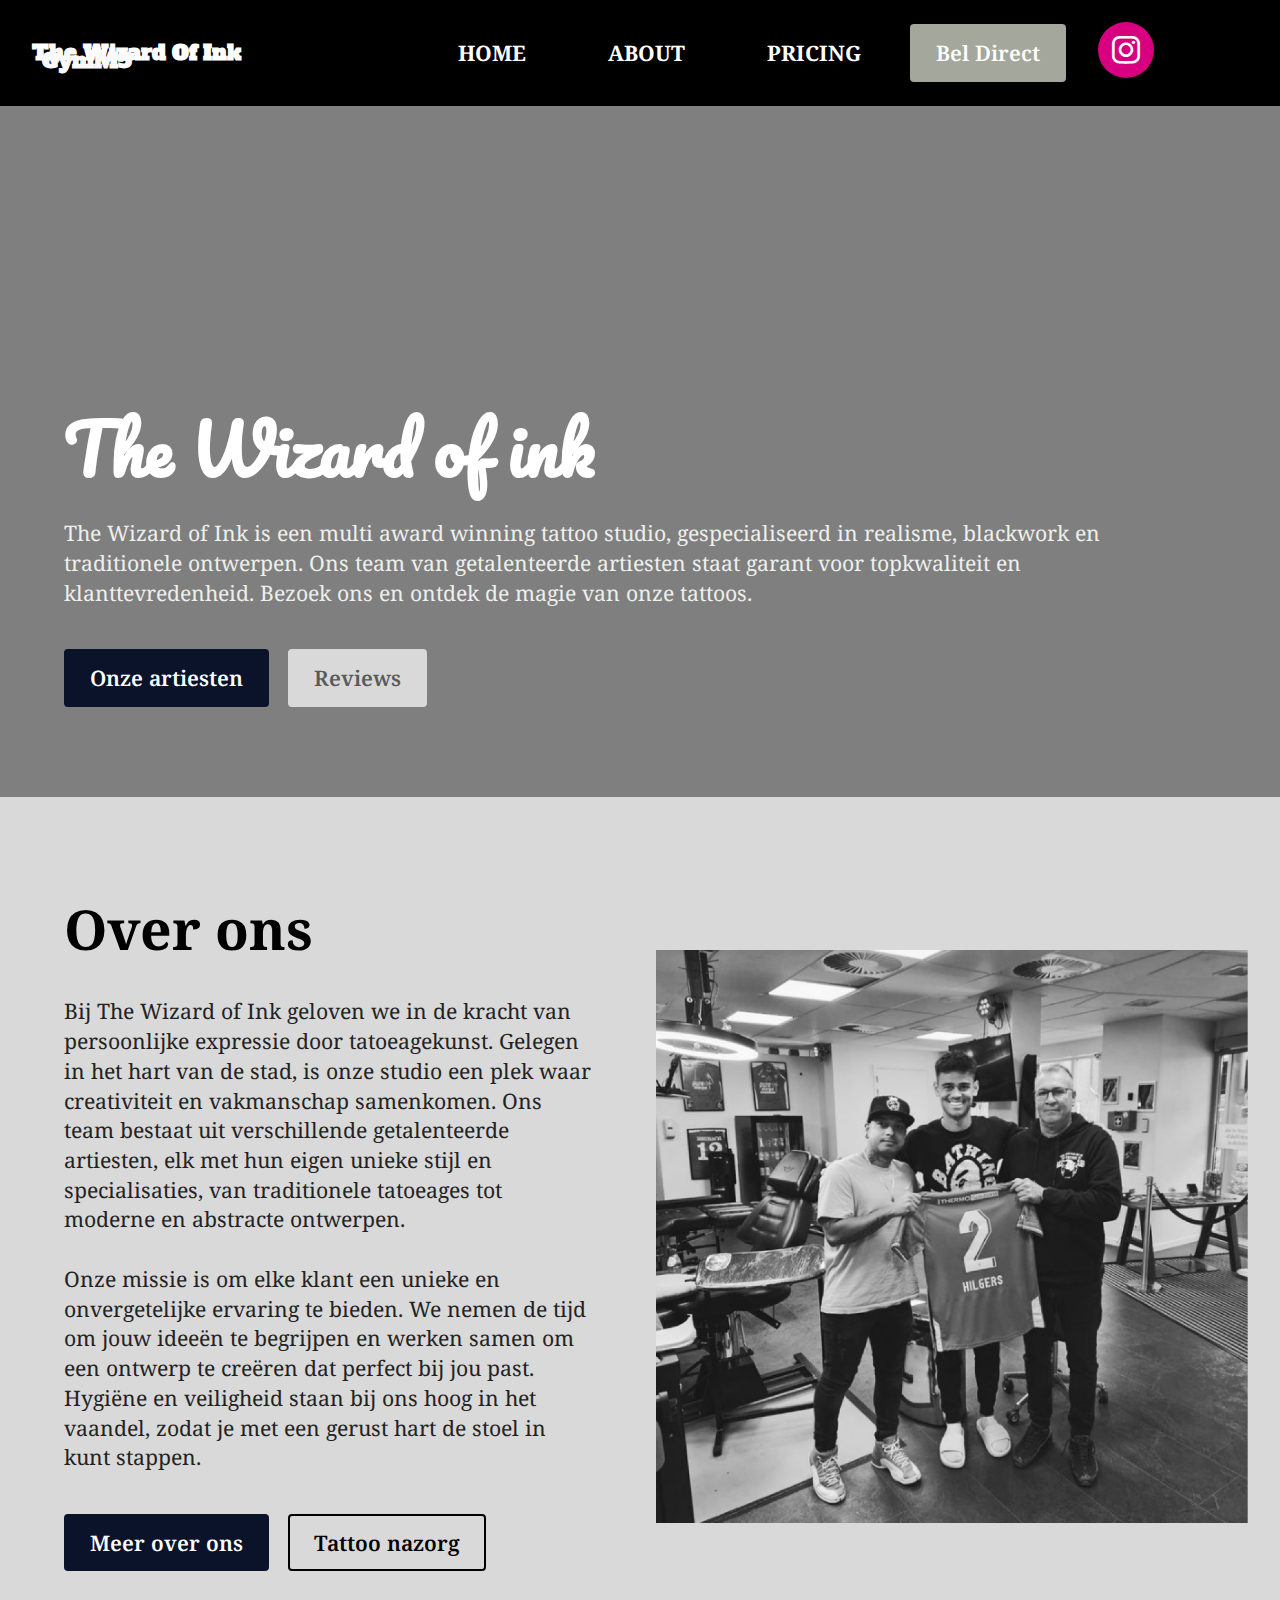
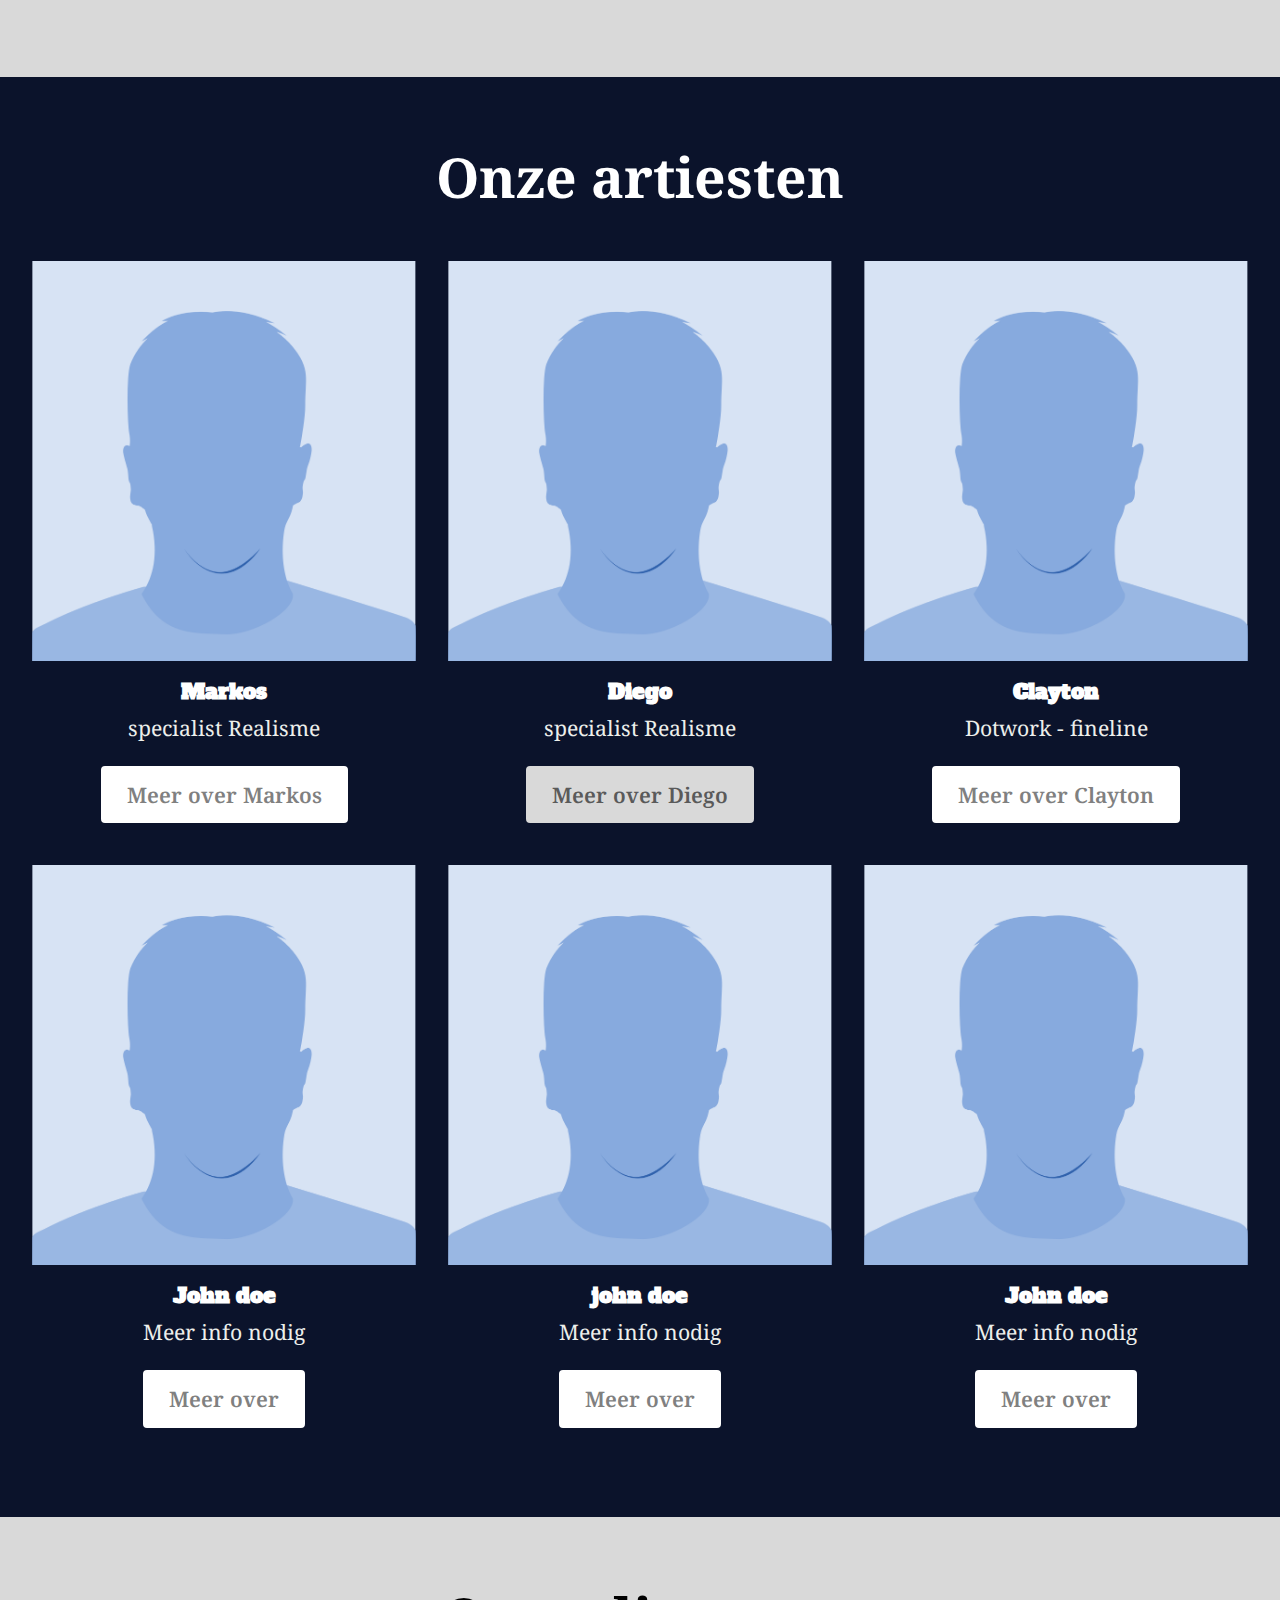
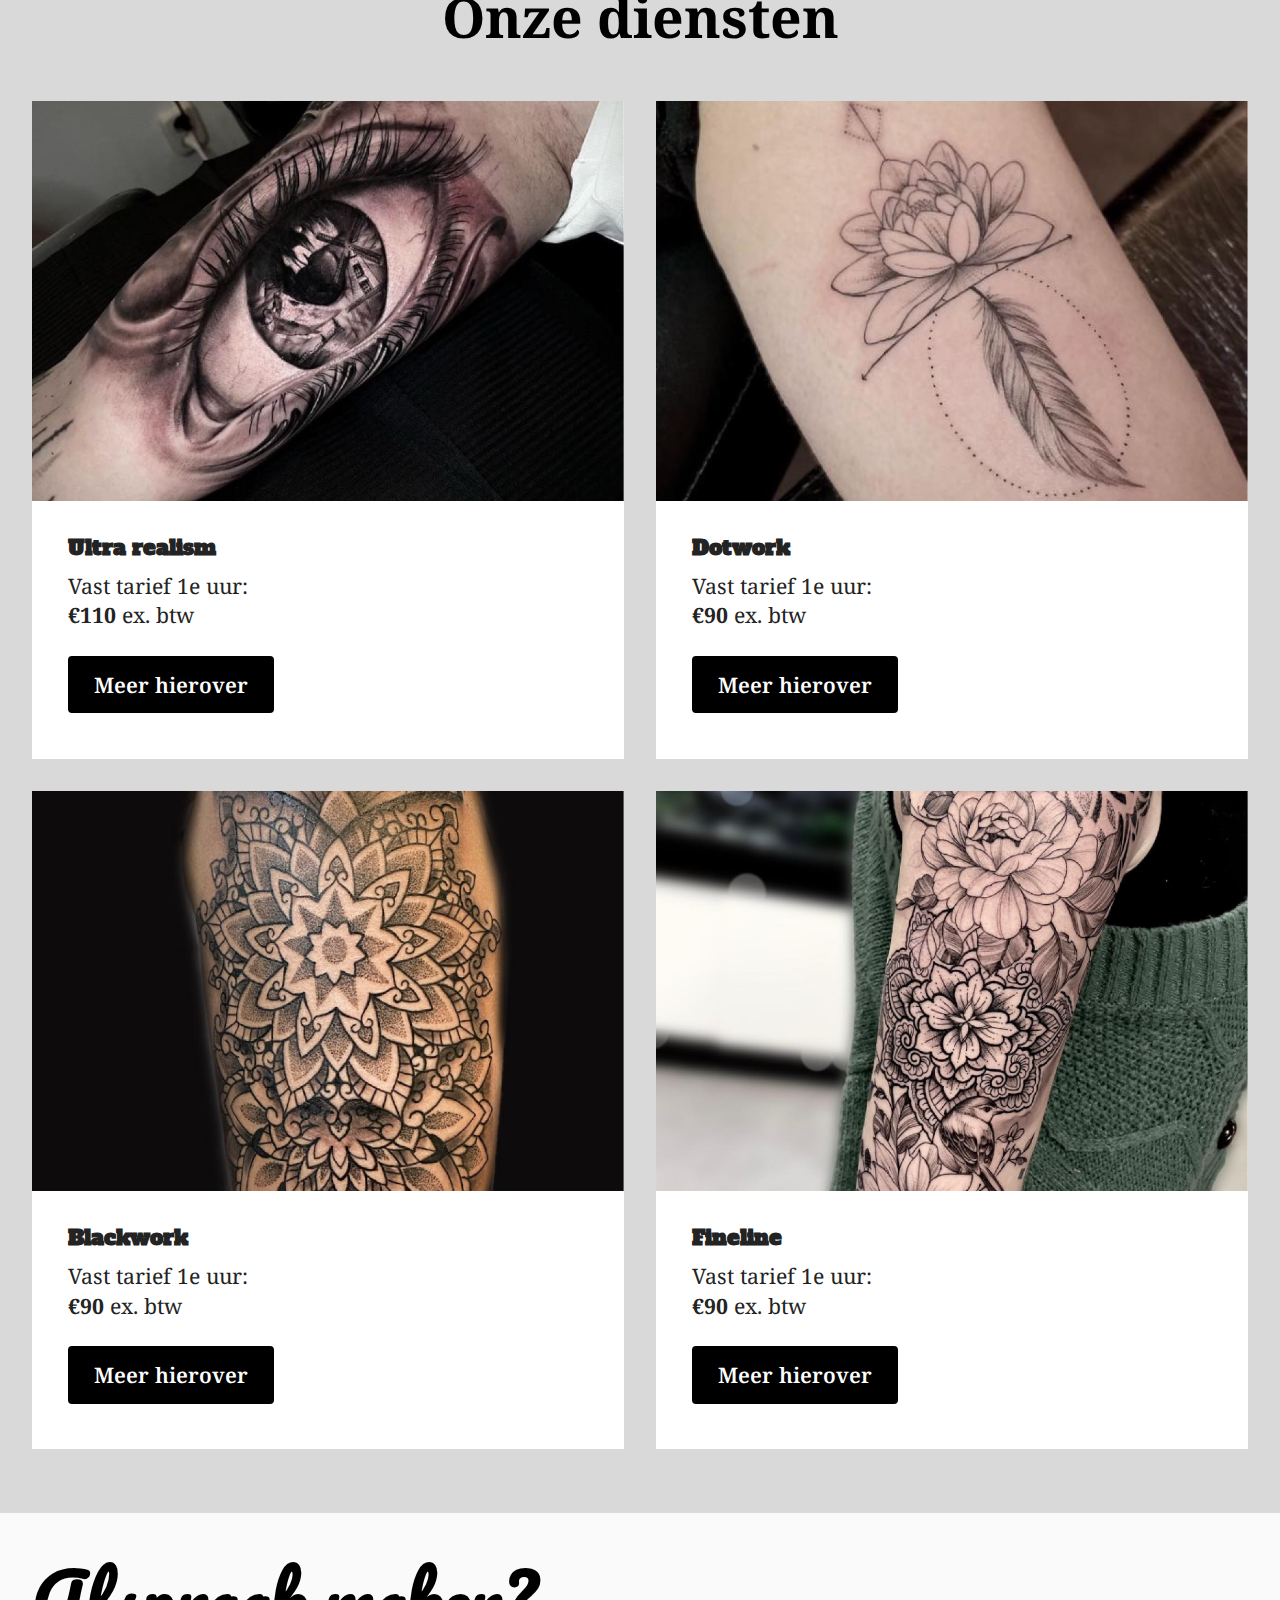
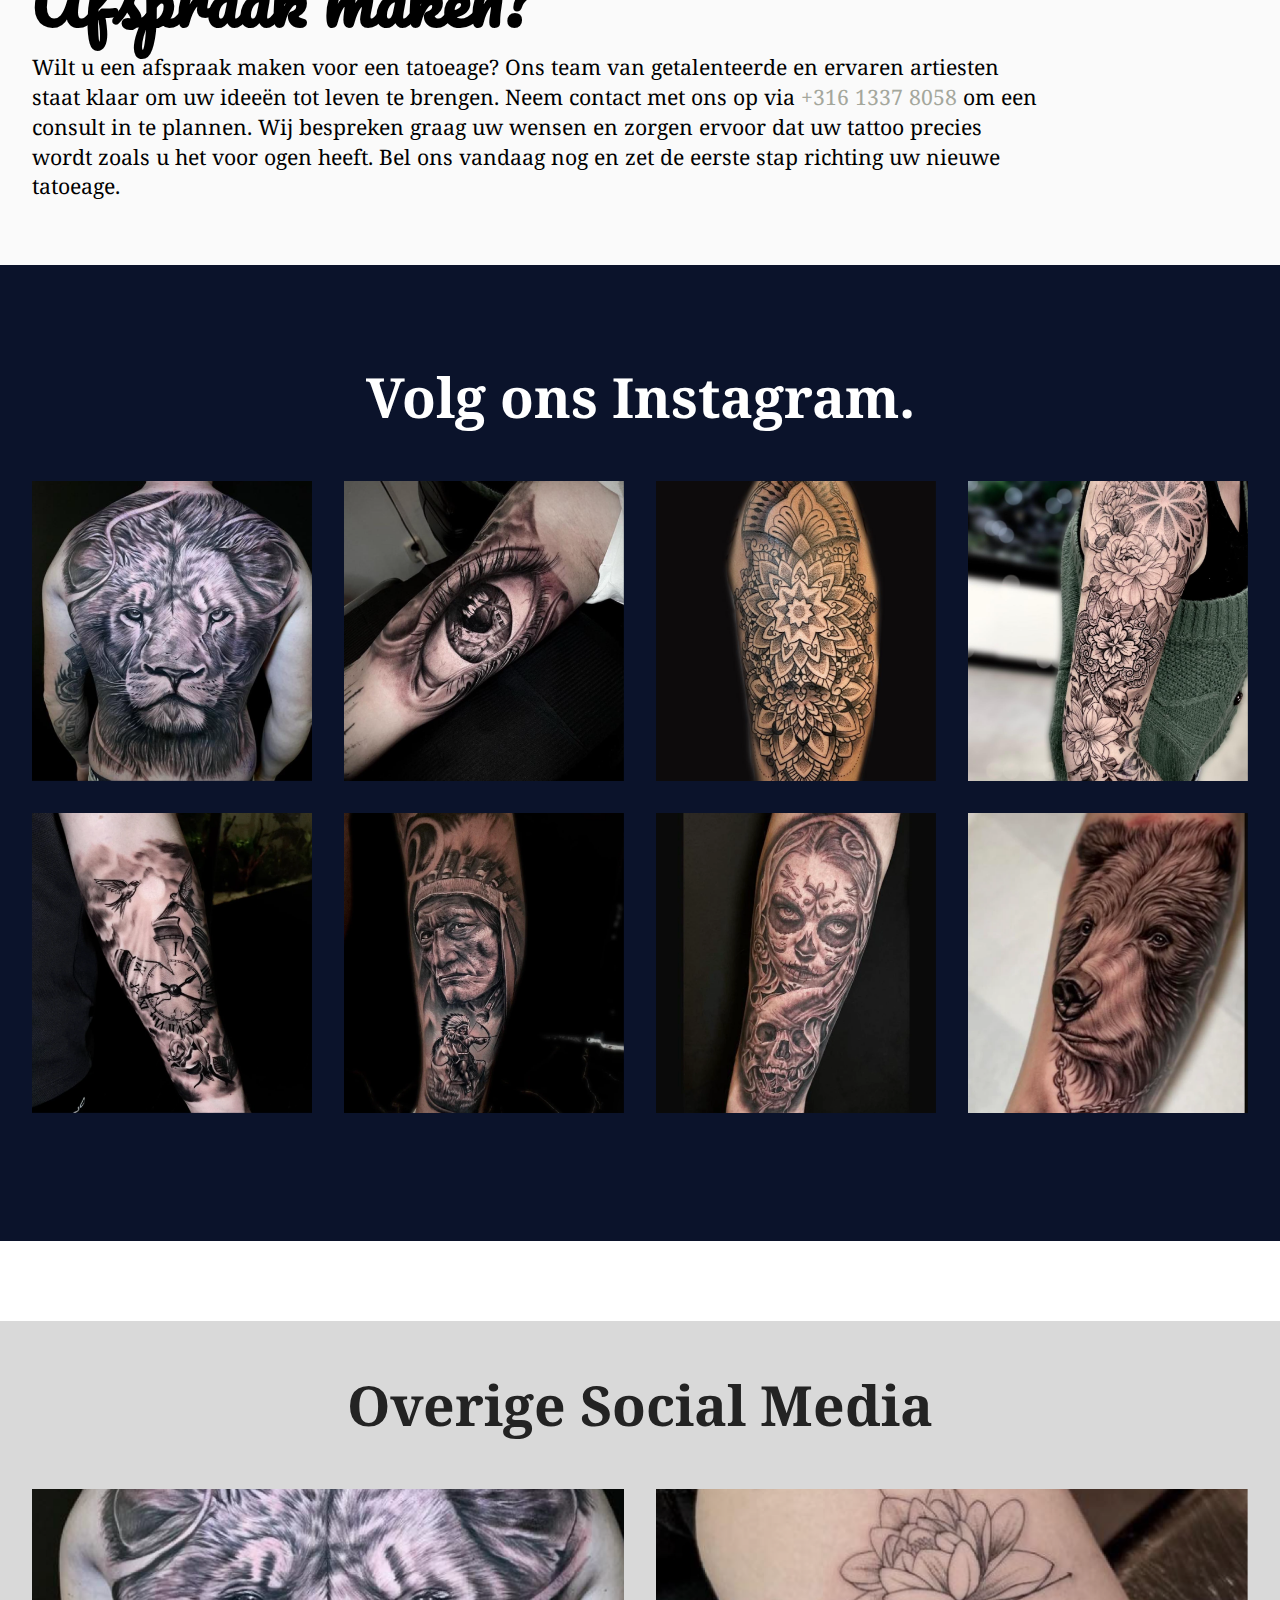
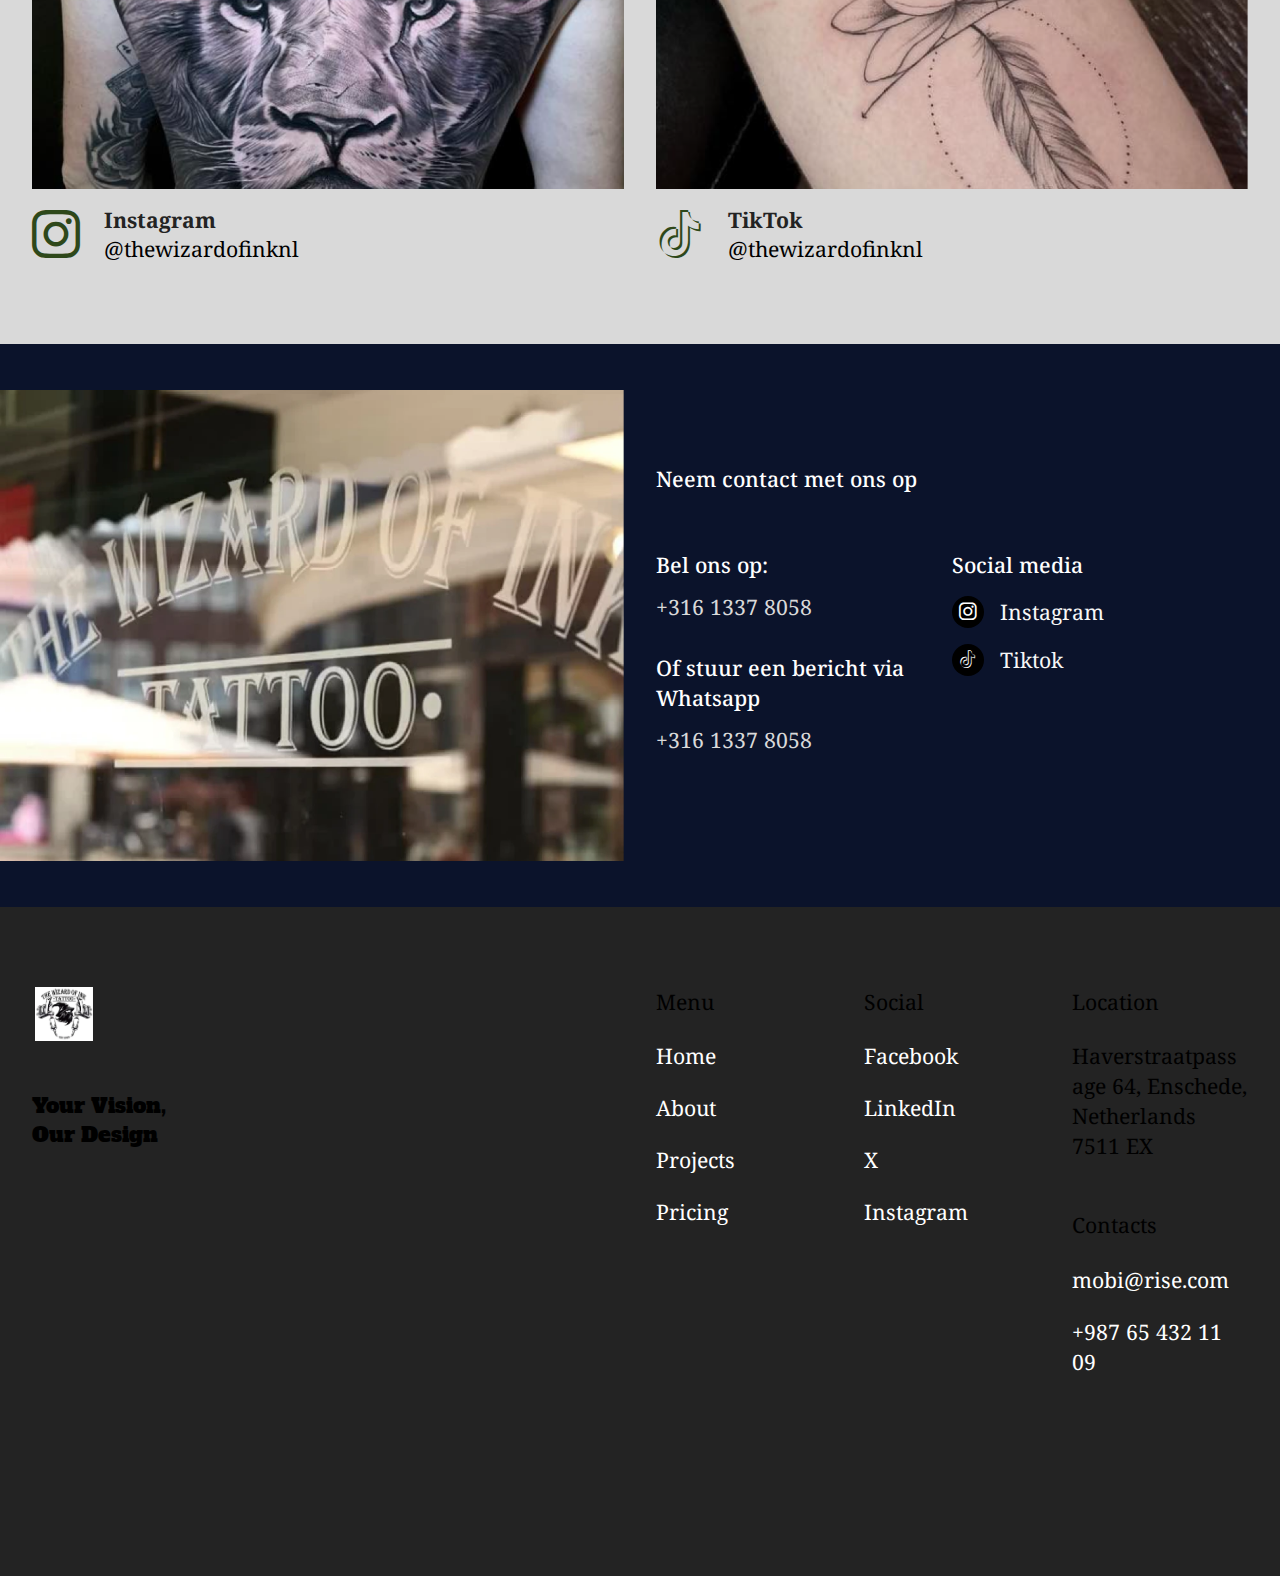
==== commit 01611c0c: "create github pages" ====
--- a/index.html
+++ b/index.html
@@ -6,7 +6,7 @@
   <meta http-equiv="X-UA-Compatible" content="IE=edge">
   
   <meta name="viewport" content="width=device-width, initial-scale=1, minimum-scale=1">
-  <link rel="shortcut icon" href="assets/images/image-1515.webp" type="image/x-icon">
+  <link rel="shortcut icon" href="assets/images/image-1516.png" type="image/x-icon">
   <meta name="description" content="">
   
   
@@ -19,11 +19,13 @@
   <link rel="stylesheet" href="assets/dropdown/css/style.css">
   <link rel="stylesheet" href="assets/socicon/css/styles.css">
   <link rel="stylesheet" href="assets/theme/css/style.css">
-  <link rel="preload" href="https://fonts.googleapis.com/css?family=Cinzel:400,500,600,700,800,900&display=swap" as="style" onload="this.onload=null;this.rel='stylesheet'">
-  <noscript><link rel="stylesheet" href="https://fonts.googleapis.com/css?family=Cinzel:400,500,600,700,800,900&display=swap"></noscript>
+  <link rel="preload" href="https://fonts.googleapis.com/css?family=Pacifico:400&display=swap" as="style" onload="this.onload=null;this.rel='stylesheet'">
+  <noscript><link rel="stylesheet" href="https://fonts.googleapis.com/css?family=Pacifico:400&display=swap"></noscript>
   <link rel="preload" href="https://fonts.googleapis.com/css?family=Noto+Serif:100,200,300,400,500,600,700,800,900,100i,200i,300i,400i,500i,600i,700i,800i,900i&display=swap" as="style" onload="this.onload=null;this.rel='stylesheet'">
   <noscript><link rel="stylesheet" href="https://fonts.googleapis.com/css?family=Noto+Serif:100,200,300,400,500,600,700,800,900,100i,200i,300i,400i,500i,600i,700i,800i,900i&display=swap"></noscript>
-  <link rel="preload" as="style" href="assets/mobirise/css/mbr-additional.css?v=VJQope"><link rel="stylesheet" href="assets/mobirise/css/mbr-additional.css?v=VJQope" type="text/css">
+  <link rel="preload" href="https://fonts.googleapis.com/css?family=Alfa+Slab+One:400&display=swap" as="style" onload="this.onload=null;this.rel='stylesheet'">
+  <noscript><link rel="stylesheet" href="https://fonts.googleapis.com/css?family=Alfa+Slab+One:400&display=swap"></noscript>
+  <link rel="preload" as="style" href="assets/mobirise/css/mbr-additional.css?v=bnLRfp"><link rel="stylesheet" href="assets/mobirise/css/mbr-additional.css?v=bnLRfp" type="text/css">
 
   
   
@@ -41,42 +43,85 @@
     r.parentNode.insertBefore(n, r);
 })(document, 'script');
 </script>
-  <section data-bs-version="5.1" class="menu menu2 cid-ugf9AEg5PA" once="menu" id="menu02-w">
-	
-
-	<nav class="navbar navbar-dropdown navbar-fixed-top navbar-expand-lg">
-		<div class="container">
-			<div class="navbar-brand">
-				<span class="navbar-logo">
-					<a href="#">
-						<img src="assets/images/image-1515.webp" alt="" style="height: 3rem;">
-					</a>
-				</span>
-				<span class="navbar-caption-wrap"><a class="navbar-caption text-black display-4" href="#">The wizard of Ink</a></span>
-			</div>
-			<button class="navbar-toggler" type="button" data-toggle="collapse" data-bs-toggle="collapse" data-target="#navbarSupportedContent" data-bs-target="#navbarSupportedContent" aria-controls="navbarNavAltMarkup" aria-expanded="false" aria-label="Toggle navigation">
-				<div class="hamburger">
-					<span></span>
-					<span></span>
-					<span></span>
-					<span></span>
-				</div>
-			</button>
-			<div class="collapse navbar-collapse" id="navbarSupportedContent">
-				<ul class="navbar-nav nav-dropdown" data-app-modern-menu="true"><li class="nav-item dropdown">
-						<a class="nav-link link text-black dropdown-toggle display-4" href="#" data-toggle="dropdown-submenu" data-bs-toggle="dropdown" data-bs-auto-close="outside" aria-expanded="false">Diensten</a><div class="dropdown-menu" aria-labelledby="dropdown-311"><a class="text-black dropdown-item display-4" href="#">Realism<br></a><a class="text-black dropdown-item display-4" href="#">Dotwork</a><a class="text-black dropdown-item display-4" href="#">Fineline</a><a class="text-black dropdown-item display-4" href="#">Blackwork</a><a class="text-black dropdown-item display-4" href="#">[Momenteel alleen realism]</a></div>
-					</li>
-					<li class="nav-item dropdown">
-						<a class="nav-link link text-black dropdown-toggle show display-4" href="#" aria-expanded="true" data-toggle="dropdown-submenu" data-bs-toggle="dropdown" data-bs-auto-close="outside">Artiesten</a><div class="dropdown-menu show" aria-labelledby="dropdown-230" data-bs-popper="none"><a class="text-black dropdown-item text-primary display-4" href="page9.html">Markos<br></a><a class="text-black dropdown-item display-4" href="#">Diego</a><a class="text-black dropdown-item display-4" href="#">Clayton</a><a class="text-black dropdown-item display-4" href="#">X</a><a class="text-black dropdown-item display-4" href="#">X</a><a class="text-black dropdown-item display-4" href="#">Momenteel alleen Markos</a></div>
-					</li>
-					<li class="nav-item">
-						<a class="nav-link link text-black text-primary display-4" href="page10.html">Nazorg</a>
-					</li><li class="nav-item"><a class="nav-link link text-black text-primary display-4" href="page5.html">Over ons</a></li><li class="nav-item"><a class="nav-link link text-black text-primary display-4" href="page6.html">Contact</a></li></ul>
-				
-				<div class="navbar-buttons mbr-section-btn"><a class="btn btn-info display-4" href="tel:+316 1337 8058">Bel direct</a></div>
-			</div>
-		</div>
-	</nav>
+  <section data-bs-version="5.1" class="menu menu01 ridem5 cid-ugldlkkI3w" once="menu" id="menu01-x">
+
+    
+
+    <nav class="navbar navbar-dropdown navbar-fixed-top navbar-expand-lg">
+        <div class="menu_box container-fluid">
+            <div class="navbar-brand d-flex">
+                
+                <span class="navbar-caption-wrap"><a class="navbar-caption text-success display-5" href="#">The Wizard Of Ink</a></span>
+                <button class="navbar-toggler" type="button" data-toggle="collapse" data-bs-toggle="collapse" data-target="#navbarSupportedContent" data-bs-target="#navbarSupportedContent" aria-controls="navbarNavAltMarkup" aria-expanded="false" aria-label="Toggle navigation">
+                    <div class="hamburger">
+                        <span></span>
+                        <span></span>
+                        <span></span>
+                        <span></span>
+                    </div>
+                </button>
+            </div>
+            <div class="collapse navbar-collapse" id="navbarSupportedContent">
+                <ul class="navbar-nav nav-dropdown" data-app-modern-menu="true"><li class="nav-item">
+                        <a class="nav-link link text-success display-4" href="#">
+                            HOME
+                        </a>
+                    </li>
+                    <li class="nav-item">
+                        <a class="nav-link link text-success display-4" href="#">
+                            ABOUT
+                        </a>
+                    </li>
+                    <li class="nav-item">
+                        <a class="nav-link link text-success display-4" href="#">
+                            PRICING
+                        </a>
+                    </li></ul>
+                <div class="mbr-section-btn-main" role="tablist"><a class="btn btn-warning display-4" href="#">Bel Direct</a></div>
+                <div class="icons-menu-main">
+                    <a class="iconfont-wrapper" href="#" target="_blank">
+                        <span class="p-2 mbr-iconfont socicon-instagram socicon"></span>
+                    </a>
+                </div>
+            </div>
+        </div>
+    </nav>
+</section>
+
+<section data-bs-version="5.1" class="gymm5 menu menu1 cid-uglgRisZzI" once="menu" id="menu01-y">
+    
+
+    <nav class="navbar navbar-dropdown collapsed">
+        <div class="container-fluid">
+            <div class="navbar-brand">
+                
+                <span class="navbar-caption-wrap"><a class="navbar-caption text-white display-5" href="#">GymM5</a></span>
+            </div>
+            <button class="navbar-toggler hamb" type="button" data-toggle="collapse" data-bs-toggle="collapse" data-target="#navbarSupportedContent" data-bs-target="#navbarSupportedContent" aria-controls="navbarNavAltMarkup" aria-expanded="false" aria-label="Toggle navigation">
+                <div class="hamburger">
+                    <span></span>
+                    <span></span>
+                    <span></span>
+                    <span></span>
+                </div>
+            </button>
+            <div class="collapse navbar-collapse" id="navbarSupportedContent">
+                <ul class="navbar-nav nav-dropdown" data-app-modern-menu="true">
+                    <li class="nav-item"><a class="nav-link link text-white display-7" href="#">About</a>
+                    </li>
+                    <li class="nav-item"><a class="nav-link link text-white display-7" href="#" aria-expanded="false">Services</a>
+
+                    </li>
+                    <li class="nav-item"><a class="nav-link link text-white display-7" href="#">Contacts</a>
+                    </li>
+                </ul>
+                
+                <div class="navbar-buttons mbr-section-btn"><a class="btn btn-primary display-4" href="#">
+                        Start Now!</a></div>
+            </div>
+
+        </div>
+    </nav>
 </section>
 
 <section data-bs-version="5.1" class="header18 cid-ugdW7WBVRa" data-bg-video="https://youtu.be/lNcK5KaVeNk" id="header18-b">
@@ -87,7 +132,7 @@
     <div class="row">
       <div class="content-wrap col-12 col-md-12">
         <h1 class="mbr-section-title mbr-fonts-style mbr-white mb-4 display-1">
-          <strong><br>The wizard of ink</strong></h1>
+          <strong><br>The Wizard of ink</strong></h1>
         
         <p class="mbr-fonts-style mbr-text mbr-white mb-4 display-7">The Wizard of Ink is een multi award winning tattoo studio, gespecialiseerd in realisme, blackwork en traditionele ontwerpen. Ons team van getalenteerde artiesten staat garant voor topkwaliteit en klanttevredenheid. Bezoek ons en ontdek de magie van onze tattoos.&nbsp;</p>
         <div class="mbr-section-btn"><a class="btn btn-info display-7" href="index.html#people03-1">Onze artiesten</a> <a class="btn btn-danger display-7" href="index.html#custom-html-v">Reviews</a></div>
@@ -314,7 +359,7 @@
         <div class="row justify-content-center">
             <div class="col-12 content-head">
                 <div class="mbr-section-head mb-5">
-                    <h4 class="mbr-section-title mbr-fonts-style align-center mb-0 display-2"><strong>Bekijk onze voorbeelden</strong></h4>
+                    <h4 class="mbr-section-title mbr-fonts-style align-center mb-0 display-2"><strong>Volg ons Instagram.</strong></h4>
                     
                 </div>
             </div>
@@ -417,7 +462,7 @@
 			<div class="col-12 content-head">
 				<div class="mb-5">
 					<h5 class="mbr-section-title mbr-fonts-style align-center mb-0 display-2">
-						<strong>Volg ons ook op social media</strong></h5>
+						<strong>Overige Social Media</strong></h5>
 					
 				</div>
 			</div>
@@ -585,8 +630,8 @@
   <script src="assets/ytplayer/index.js"></script>
   <script src="assets/smart-cart/minicart.js"></script>
   <script src="assets/smart-cart/minicart-customizer.js"></script>
+  <script src="assets/dropdown/js/navbar-dropdown.js"></script>
   <script src="assets/vimeoplayer/player.js"></script>
-  <script src="assets/dropdown/js/navbar-dropdown.js"></script>
   <script src="assets/theme/js/script.js"></script>
   
   
--- a/assets/mobirise/css/mbr-additional.css
+++ b/assets/mobirise/css/mbr-additional.css
@@ -20,7 +20,7 @@
   font-family: Inter Tight;
 }
 .display-1 {
-  font-family: 'Cinzel', serif;
+  font-family: 'Pacifico', handwriting;
   font-size: 5rem;
   line-height: 1;
 }
@@ -44,12 +44,12 @@
   font-size: 1.75rem;
 }
 .display-5 {
-  font-family: 'Noto Serif', serif;
-  font-size: 2rem;
+  font-family: 'Alfa Slab One', display;
+  font-size: 1.4rem;
   line-height: 1.5;
 }
 .display-5 > .mbr-iconfont {
-  font-size: 2.5rem;
+  font-size: 1.75rem;
 }
 .display-7 {
   font-family: 'Noto Serif', serif;
@@ -86,9 +86,9 @@
     line-height: calc( 1.4 * (1.14rem + (1.4 - 1.14) * ((100vw - 20rem) / (48 - 20))));
   }
   .display-5 {
-    font-size: 1.6rem;
-    font-size: calc( 1.35rem + (2 - 1.35) * ((100vw - 20rem) / (48 - 20)));
-    line-height: calc( 1.4 * (1.35rem + (2 - 1.35) * ((100vw - 20rem) / (48 - 20))));
+    font-size: 1.12rem;
+    font-size: calc( 1.14rem + (1.4 - 1.14) * ((100vw - 20rem) / (48 - 20)));
+    line-height: calc( 1.4 * (1.14rem + (1.4 - 1.14) * ((100vw - 20rem) / (48 - 20))));
   }
   .display-7 {
     font-size: 1.12rem;
@@ -113,9 +113,9 @@
     line-height: calc( 1.4 * (1.14rem + (1.4 - 1.14) * ((100vw - 62rem) / (87 - 62))));
   }
   .display-5 {
-    font-size: 1.6rem;
-    font-size: calc( 1.35rem + (2 - 1.35) * ((100vw - 62rem) / (87 - 62)));
-    line-height: calc( 1.4 * (1.35rem + (2 - 1.35) * ((100vw - 62rem) / (87 - 62))));
+    font-size: 1.12rem;
+    font-size: calc( 1.14rem + (1.4 - 1.14) * ((100vw - 62rem) / (87 - 62)));
+    line-height: calc( 1.4 * (1.14rem + (1.4 - 1.14) * ((100vw - 62rem) / (87 - 62))));
   }
   .display-7 {
     font-size: 1.12rem;
@@ -751,617 +751,520 @@
     padding-right: 16px;
   }
 }
-.cid-ugdW7WBVRa {
+.cid-ugldlkkI3w {
+  background-color: transparent;
+  z-index: 1000;
+  width: 100%;
+}
+.cid-ugldlkkI3w .navbar-dropdown {
+  background-color: #000000 !important;
+  padding: 0;
+  position: absolute !important;
+}
+.cid-ugldlkkI3w .navbar.navbar-expand-lg .dropdown .dropdown-menu {
+  background-color: #000000 !important;
+  background: #000000;
+}
+.cid-ugldlkkI3w .navbar.navbar-expand-lg .dropdown .dropdown-menu .dropdown-submenu {
+  margin: 0;
+  left: 100%;
+}
+.cid-ugldlkkI3w .menu_box {
+  flex-wrap: nowrap;
+}
+@media (max-width: 991px) {
+  .cid-ugldlkkI3w .menu_box {
+    flex-direction: column;
+    align-items: flex-start;
+  }
+  .cid-ugldlkkI3w .menu_box .navbar.opened,
+  .cid-ugldlkkI3w .menu_box .navbar-collapse {
+    background-color: #000000 !important;
+    transition: all 0s ease 0s;
+  }
+}
+.cid-ugldlkkI3w nav.navbar {
+  position: fixed;
+  padding-top: 1rem;
+  padding-bottom: 1rem;
+}
+.cid-ugldlkkI3w .icons-menu-main {
   display: flex;
-  padding-top: 20rem;
-  padding-bottom: 4rem;
-}
-@media (min-width: 768px) {
-  .cid-ugdW7WBVRa {
-    align-items: flex-end;
-  }
-  .cid-ugdW7WBVRa .row {
-    justify-content: flex-start;
-  }
-  .cid-ugdW7WBVRa .content-wrap {
-    padding: 1rem 3rem;
-  }
-}
-@media (max-width: 991px) and (min-width: 768px) {
-  .cid-ugdW7WBVRa .content-wrap {
-    min-width: 50%;
-  }
-}
-@media (max-width: 767px) {
-  .cid-ugdW7WBVRa {
-    -webkit-align-items: center;
-    align-items: flex-end;
-  }
-  .cid-ugdW7WBVRa .mbr-row {
-    -webkit-justify-content: center;
-    justify-content: center;
-  }
-  .cid-ugdW7WBVRa .content-wrap {
-    width: 100%;
-  }
-}
-.cid-ugdW7WBVRa .mbr-fallback-image.disabled {
-  display: none;
-}
-.cid-ugdW7WBVRa .mbr-fallback-image {
-  display: block;
-  background-size: cover;
-  background-position: center center;
-  width: 100%;
-  height: 100%;
-  position: absolute;
-  top: 0;
-  background-image: url("../../../assets/images/background1.jpg");
-}
-.cid-ugdW7WBVRa .mbr-section-title,
-.cid-ugdW7WBVRa .mbr-section-subtitle {
+  flex-wrap: wrap;
+  min-width: 150px;
+  margin-left: 24px;
+}
+@media (max-width: 991px) {
+  .cid-ugldlkkI3w .icons-menu-main {
+    min-width: auto;
+    max-width: 100%;
+    margin: 1rem 0 1rem 1rem;
+  }
+}
+@media (max-width: 991px) {
+  .cid-ugldlkkI3w .mbr-section-btn-main {
+    margin-top: 1rem;
+  }
+}
+.cid-ugldlkkI3w .mbr-section-btn-main .btn {
+  margin: 8px;
+  min-width: 120px;
+  white-space: nowrap;
+}
+.cid-ugldlkkI3w .btn {
+  min-height: auto;
+  box-shadow: none;
+  margin-top: 0;
+}
+.cid-ugldlkkI3w .btn:hover {
+  box-shadow: none;
+}
+.cid-ugldlkkI3w .nav-item {
+  margin: 4px 15px;
+}
+@media (min-width: 1200px) {
+  .cid-ugldlkkI3w .nav-item {
+    margin: 4px 24px;
+  }
+}
+@media (max-width: 991px) {
+  .cid-ugldlkkI3w .nav-item {
+    margin: 0 !important;
+  }
+}
+.cid-ugldlkkI3w .nav-item .nav-link {
+  transition: all 0.5s ease-out;
+  border-radius: 4rem !important;
+  border: 1px solid transparent;
+  position: relative;
+  opacity: 1;
+  color: #000000;
+}
+.cid-ugldlkkI3w .nav-item .nav-link:hover,
+.cid-ugldlkkI3w .nav-item .nav-link:focus {
+  border: 1px solid #000000;
+}
+.cid-ugldlkkI3w .dropdown-menu {
+  border-radius: 0;
+  box-shadow: none;
   text-align: left;
-  color: #ffc091;
-}
-.cid-ugdW7WBVRa .mbr-text,
-.cid-ugdW7WBVRa .mbr-section-btn {
-  text-align: left;
-  color: #edefeb;
-}
-.cid-ugdW7WBVRa .mbr-section-title {
+}
+@media (min-width: 992px) {
+  .cid-ugldlkkI3w .dropdown-menu {
+    padding: 18px 34px 22px;
+    min-width: 250px;
+    top: auto !important;
+    left: -40px !important;
+  }
+  .cid-ugldlkkI3w .dropdown-menu.dropdown-submenu {
+    left: 215px !important;
+    top: -45% !important;
+  }
+}
+@media (max-width: 991px) {
+  .cid-ugldlkkI3w .dropdown-menu .dropdown-toggle[data-toggle="dropdown-submenu"]::after,
+  .cid-ugldlkkI3w .link.dropdown-toggle::after {
+    display: inline-block;
+    width: 7px;
+    height: 7px;
+    margin-left: .5rem;
+    margin-bottom: 2px;
+    content: "";
+    border: 2px solid;
+    border-left: none;
+    border-top: none;
+    transform: rotate(-45deg);
+    right: 15px;
+    position: absolute;
+    margin-top: -2px;
+  }
+  .cid-ugldlkkI3w .show.dropdown-toggle[aria-expanded="true"]::after {
+    transform: rotate(45deg);
+    margin-top: -4px;
+  }
+  .cid-ugldlkkI3w .offcanvas_box {
+    display: none;
+  }
+}
+.cid-ugldlkkI3w .dropdown-item {
+  border: none;
+  font-weight: 300 !important;
+}
+.cid-ugldlkkI3w .nav-dropdown .link {
+  font-weight: 700 !important;
+  padding: 0 !important;
+  margin: 0 !important;
+}
+.cid-ugldlkkI3w .nav-dropdown .link.dropdown-toggle::after {
+  margin-left: 0.5rem;
+  margin-top: 0;
+}
+.cid-ugldlkkI3w .container {
+  display: flex;
+  margin: auto;
+}
+.cid-ugldlkkI3w .iconfont-wrapper {
   color: #ffffff;
-}
-.cid-ufzQra886a {
-  padding-top: 6rem;
-  padding-bottom: 6rem;
-  background-color: #d9d9d9;
-}
-.cid-ufzQra886a .mbr-fallback-image.disabled {
-  display: none;
-}
-.cid-ufzQra886a .mbr-fallback-image {
-  display: block;
-  background-size: cover;
-  background-position: center center;
-  width: 100%;
-  height: 100%;
-  position: absolute;
-  top: 0;
-}
-@media (max-width: 991px) {
-  .cid-ufzQra886a .image-wrapper {
-    margin-bottom: 1rem;
-  }
-}
-.cid-ufzQra886a .row {
-  flex-direction: row-reverse;
-}
-.cid-ufzQra886a .row {
-  align-items: center;
-}
-@media (max-width: 991px) {
-  .cid-ufzQra886a .image-wrapper {
-    padding: 1rem;
-  }
-}
-@media (min-width: 992px) {
-  .cid-ufzQra886a .text-wrapper {
-    padding: 0 2rem;
-  }
-}
-.cid-ufzQra886a .mbr-section-title {
-  color: #000000;
-}
-.cid-ufzQra886a .mbr-text,
-.cid-ufzQra886a .mbr-section-btn {
-  color: #232323;
-}
-.cid-ufzOBdJuCP {
-  padding-top: 4rem;
-  padding-bottom: 3rem;
-  background-color: #0b132b;
-}
-.cid-ufzOBdJuCP .item-subtitle {
-  line-height: 1.2;
-  color: #edefeb;
-  text-align: center;
-}
-.cid-ufzOBdJuCP img,
-.cid-ufzOBdJuCP .item-img {
-  width: 100%;
-  height: 100%;
-  height: 400px;
-  object-fit: cover;
-}
-.cid-ufzOBdJuCP .item:focus,
-.cid-ufzOBdJuCP span:focus {
-  outline: none;
-}
-.cid-ufzOBdJuCP .item {
-  margin-bottom: 2rem;
-}
-@media (max-width: 767px) {
-  .cid-ufzOBdJuCP .item {
-    margin-bottom: 1rem;
-  }
-}
-.cid-ufzOBdJuCP .item-wrapper {
-  position: relative;
-  border-radius: 4px;
+  background-color: #d70081;
+  font-size: 28px;
+  margin-right: 10px;
+  margin-bottom: 5px;
+  width: 56px;
+  height: 56px;
+  border-radius: 100%;
   display: flex;
-  flex-flow: column nowrap;
-}
-.cid-ufzOBdJuCP .mbr-section-btn {
-  margin-top: auto !important;
-}
-.cid-ufzOBdJuCP .mbr-section-title {
-  color: #ffffff;
-}
-.cid-ufzOBdJuCP .mbr-text,
-.cid-ufzOBdJuCP .mbr-section-btn {
-  color: #a6a99c;
-  text-align: center;
-}
-.cid-ufzOBdJuCP .item-title {
-  color: #ffffff;
-  text-align: center;
-}
-.cid-ufzOBdJuCP .content-head {
-  max-width: 800px;
-}
-.cid-ufzPg7MgAh {
-  padding-top: 4rem;
-  padding-bottom: 2rem;
-  background-color: #d9d9d9;
-}
-.cid-ufzPg7MgAh img,
-.cid-ufzPg7MgAh .item-img {
-  width: 100%;
-  height: 100%;
-  height: 400px;
-  object-fit: cover;
-}
-.cid-ufzPg7MgAh .item:focus,
-.cid-ufzPg7MgAh span:focus {
-  outline: none;
-}
-.cid-ufzPg7MgAh .item {
-  margin-bottom: 2rem;
-}
-@media (max-width: 767px) {
-  .cid-ufzPg7MgAh .item {
-    margin-bottom: 1rem;
-  }
-}
-.cid-ufzPg7MgAh .item-content {
-  margin-top: 2rem;
-  padding: 0 2.25rem 2.25rem;
-  display: flex;
-  flex-direction: column;
-  height: 100%;
-}
-@media (min-width: 992px) and (max-width: 1200px) {
-  .cid-ufzPg7MgAh .item-content {
-    padding: 0 1.5rem 1.5rem;
-    padding-top: 1rem;
-    margin-top: 1rem;
-  }
-}
-@media (max-width: 767px) {
-  .cid-ufzPg7MgAh .item-content {
-    padding: 2rem 1.5rem;
-    padding-top: 1rem;
-    margin-top: 1rem;
-  }
-}
-.cid-ufzPg7MgAh .item-wrapper {
-  position: relative;
-  background: #ffffff;
-  height: 100%;
-  display: flex;
-  flex-flow: column nowrap;
-}
-.cid-ufzPg7MgAh .item-wrapper .item-footer {
-  margin-top: auto;
-}
-.cid-ufzPg7MgAh .mbr-section-title {
-  color: #000000;
-}
-.cid-ufzPg7MgAh .item-title {
-  text-align: left;
-}
-.cid-ufzPg7MgAh .item-subtitle {
-  text-align: left;
-}
-.cid-ufzPg7MgAh .mbr-text,
-.cid-ufzPg7MgAh .item .mbr-section-btn {
-  text-align: left;
-}
-.cid-ufzPg7MgAh .content-head {
-  max-width: 800px;
-}
-.cid-ufzQV3b9i5 {
-  padding-top: 3rem;
-  padding-bottom: 3rem;
-  background-color: #fafafa;
-}
-.cid-ufzQV3b9i5 .mbr-section-title {
-  color: #000000;
-}
-.cid-ufzQV3b9i5 .mbr-text,
-.cid-ufzQV3b9i5 .mbr-section-btn {
-  color: #000000;
-}
-.cid-ufA9XOqHCQ {
-  padding-top: 6rem;
-  padding-bottom: 6rem;
-  background-color: #0b132b;
-}
-.cid-ufA9XOqHCQ h6 {
-  line-height: 1.2;
-}
-.cid-ufA9XOqHCQ img,
-.cid-ufA9XOqHCQ .item-img {
-  width: 100%;
-  height: 100%;
-  height: 300px;
-  object-fit: cover;
-}
-.cid-ufA9XOqHCQ .item:focus,
-.cid-ufA9XOqHCQ span:focus {
-  outline: none;
-}
-.cid-ufA9XOqHCQ .item-img a {
-  cursor: pointer;
-}
-.cid-ufA9XOqHCQ .item-wrapper {
-  position: relative;
-  display: flex;
-  flex-flow: column nowrap;
-  margin-bottom: 2rem;
-}
-.cid-ufA9XOqHCQ .mbr-section-btn {
-  margin-top: 1rem !important;
-  text-align: center;
-}
-.cid-ufA9XOqHCQ .mbr-section-title {
-  color: #ffffff;
-}
-.cid-ufA9XOqHCQ .mbr-text,
-.cid-ufA9XOqHCQ .mbr-section-btn {
-  color: #000000;
-}
-.cid-ufA9XOqHCQ .item-title {
-  color: #000000;
-  text-align: center;
-}
-.cid-ufA9XOqHCQ .item-subtitle {
-  color: #000000;
-  text-align: center;
-}
-.cid-ufA9XOqHCQ .item-text {
-  color: #000000;
-  text-align: center;
-}
-.cid-ufA9XOqHCQ .content-head {
-  max-width: 800px;
-}
-@media (max-width: 767px) {
-  .cid-ufA9XOqHCQ .item-wrapper {
-    margin-bottom: 1rem;
-    padding: 0;
-  }
-}
-#custom-html-v {
-  /* Type valid CSS here */
-}
-#custom-html-v div {
-  padding: 20px 0;
-  color: #777;
-  text-align: center;
-}
-#custom-html-v p {
-  font-size: 60px;
-  color: #777;
-}
-.cid-ufAa1ou9CR {
-  padding-top: 3rem;
-  padding-bottom: 3rem;
-  background-color: #d9d9d9;
-}
-.cid-ufAa1ou9CR .mbr-fallback-image.disabled {
-  display: none;
-}
-.cid-ufAa1ou9CR .mbr-fallback-image {
-  display: block;
-  background-size: cover;
-  background-position: center center;
-  width: 100%;
-  height: 100%;
-  position: absolute;
-  top: 0;
-}
-.cid-ufAa1ou9CR .item-wrapper {
-  display: flex;
-  margin-bottom: 2rem;
-}
-@media (max-width: 767px) {
-  .cid-ufAa1ou9CR .item-wrapper {
-    margin-bottom: 1rem;
-  }
-}
-.cid-ufAa1ou9CR .mbr-iconfont {
-  font-size: 3rem;
-  color: #2e481a;
-  padding-right: 1.5rem;
-}
-.cid-ufAa1ou9CR img,
-.cid-ufAa1ou9CR .item-img {
-  width: 100%;
-  height: 300px;
-  object-fit: cover;
-}
-.cid-ufAa1ou9CR .content-head {
-  max-width: 800px;
-}
-.cid-ufAak0Qlrs {
-  padding-top: 120px;
-  padding-bottom: 120px;
-  background-image: url("../../../assets/images/image-1514.webp");
-  background-size: calc(50% - 1rem);
-  background-position: left;
-  background-color: #0b132b;
-}
-@media (max-width: 992px) {
-  .cid-ufAak0Qlrs {
-    background-size: cover;
-    background-position: center;
-  }
-}
-.cid-ufAak0Qlrs .container-fluid {
-  padding: 0 4rem;
-}
-.cid-ufAak0Qlrs a:hover {
-  text-decoration: underline;
-}
-.cid-ufAak0Qlrs .iconfont-wrapper {
-  width: 2rem;
-  height: 2rem;
-  background: #000000;
-  display: flex;
-  margin-right: 1rem;
   justify-content: center;
   align-items: center;
+  transition: all 0.2s ease-in-out;
+}
+.cid-ugldlkkI3w .iconfont-wrapper:last-child {
+  margin-right: 0;
+}
+.cid-ugldlkkI3w .iconfont-wrapper:hover {
+  background-color: #ffffff;
+}
+.cid-ugldlkkI3w .iconfont-wrapper:hover .mbr-iconfont {
+  color: #d70081;
+}
+@media (min-width: 992px) {
+  .cid-ugldlkkI3w .navbar-nav {
+    margin: 0;
+  }
+}
+.cid-ugldlkkI3w .dropdown-menu,
+.cid-ugldlkkI3w .navbar.opened {
+  background-color: false !important;
+}
+.cid-ugldlkkI3w .nav-item:focus,
+.cid-ugldlkkI3w .nav-link:focus {
+  outline: none;
+}
+.cid-ugldlkkI3w .dropdown .dropdown-menu .dropdown-item {
+  width: auto;
+  transition: all 0.25s ease-in-out;
+}
+.cid-ugldlkkI3w .dropdown .dropdown-menu .dropdown-item::after {
+  right: 0.5rem;
+}
+.cid-ugldlkkI3w .dropdown .dropdown-menu .dropdown-item .mbr-iconfont {
+  margin-right: 0.5rem;
+  vertical-align: sub;
+}
+.cid-ugldlkkI3w .dropdown .dropdown-menu .dropdown-item .mbr-iconfont:before {
+  display: inline-block;
+  transform: scale(1, 1);
+  transition: all 0.25s ease-in-out;
+}
+.cid-ugldlkkI3w .collapsed .dropdown-menu .dropdown-item:before {
+  display: none;
+}
+.cid-ugldlkkI3w .collapsed .dropdown .dropdown-menu .dropdown-item {
+  padding: 0.235em 1.5em 0.235em 1.5em !important;
+  transition: none;
+  margin: 0 !important;
+}
+.cid-ugldlkkI3w .navbar {
+  min-height: 70px;
+  padding: 10px 0;
+  transition: all 0.3s;
+  border-bottom-width: 0;
+}
+@media (max-width: 992px) {
+  .cid-ugldlkkI3w .navbar {
+    min-height: 30px;
+    max-height: none;
+  }
+}
+.cid-ugldlkkI3w .navbar.opened {
+  transition: all 0.3s;
+}
+.cid-ugldlkkI3w .navbar .dropdown-item {
+  padding: 0;
+  margin: 8px 0;
+}
+.cid-ugldlkkI3w .navbar .navbar-logo img {
+  max-width: 65px;
+  min-height: 65px;
+  object-fit: contain;
+  border-radius: 100% !important;
+}
+.cid-ugldlkkI3w .navbar .navbar-collapse {
+  justify-content: center;
+  justify-content: flex-end;
+  z-index: 1;
+}
+.cid-ugldlkkI3w .navbar.collapsed {
+  justify-content: center;
+}
+.cid-ugldlkkI3w .navbar.collapsed .nav-item .nav-link::before {
+  display: none;
+}
+.cid-ugldlkkI3w .navbar.collapsed.opened .dropdown-menu {
+  top: 0;
+}
+.cid-ugldlkkI3w .navbar.collapsed .dropdown-menu .dropdown-submenu {
+  left: 0 !important;
+}
+.cid-ugldlkkI3w .navbar.collapsed .dropdown-menu .dropdown-item:after {
+  right: auto;
+}
+.cid-ugldlkkI3w .navbar.collapsed ul.navbar-nav li {
+  margin: auto;
+}
+.cid-ugldlkkI3w .navbar.collapsed .dropdown-menu .dropdown-item {
+  padding: 0.25rem 1.5rem;
+  text-align: left;
+}
+.cid-ugldlkkI3w .navbar.collapsed .icons-menu {
+  padding: 0;
+}
+@media (max-width: 991px) {
+  .cid-ugldlkkI3w .navbar .nav-item {
+    padding: .5rem 0;
+  }
+  .cid-ugldlkkI3w .navbar .navbar-collapse {
+    padding: 34px 0;
+    border-radius: 16px;
+    width: 100%;
+  }
+  .cid-ugldlkkI3w .navbar .nav-item .nav-link::before {
+    display: none;
+  }
+  .cid-ugldlkkI3w .navbar.opened .dropdown-menu {
+    top: 0;
+  }
+  .cid-ugldlkkI3w .navbar .dropdown-menu {
+    padding: 6px 0 6px 15px;
+  }
+  .cid-ugldlkkI3w .navbar .dropdown-menu .dropdown-submenu {
+    left: 0 !important;
+  }
+  .cid-ugldlkkI3w .navbar .dropdown-menu .dropdown-item:after {
+    right: auto;
+    margin-top: -0.4rem;
+  }
+  .cid-ugldlkkI3w .navbar .navbar-logo img {
+    height: 3rem !important;
+  }
+  .cid-ugldlkkI3w .navbar ul.navbar-nav {
+    overflow: hidden;
+  }
+  .cid-ugldlkkI3w .navbar ul.navbar-nav li {
+    margin: 0;
+  }
+  .cid-ugldlkkI3w .navbar .dropdown-menu .dropdown-item {
+    padding: 0 !important;
+    margin: 0;
+    margin-top: 8px;
+    text-align: left;
+  }
+  .cid-ugldlkkI3w .navbar .navbar-brand {
+    flex-shrink: initial;
+    flex-basis: auto;
+    word-break: break-word;
+    padding-right: 0;
+    width: 100%;
+    justify-content: space-between;
+  }
+  .cid-ugldlkkI3w .navbar .navbar-toggler {
+    flex-basis: auto;
+  }
+  .cid-ugldlkkI3w .navbar .icons-menu {
+    padding: 0;
+  }
+}
+.cid-ugldlkkI3w .navbar.navbar-short {
+  min-height: 60px;
+}
+.cid-ugldlkkI3w .navbar.navbar-short .navbar-logo img {
+  height: 2.5rem !important;
+}
+.cid-ugldlkkI3w .navbar.navbar-short .navbar-brand {
+  min-height: 60px;
+  padding: 0;
+}
+.cid-ugldlkkI3w .navbar-brand {
+  min-height: 70px;
+  flex-shrink: 0;
+  align-items: center;
+  margin-right: 0;
+  padding: 10px 0;
+  transition: all 0.3s;
+  word-break: break-word;
+  z-index: 1;
+}
+.cid-ugldlkkI3w .navbar-brand .navbar-caption {
+  line-height: inherit !important;
+  font-weight: 700;
+}
+.cid-ugldlkkI3w .navbar-brand .navbar-logo a {
+  outline: none;
+}
+.cid-ugldlkkI3w .dropdown-item.active,
+.cid-ugldlkkI3w .dropdown-item:active {
+  background-color: transparent;
+}
+.cid-ugldlkkI3w .navbar-expand-lg .navbar-nav .nav-link {
+  padding: 6px 16px !important;
+}
+.cid-ugldlkkI3w .nav-dropdown .link.dropdown-toggle {
+  margin-right: 1.667em;
+}
+.cid-ugldlkkI3w .nav-dropdown .link.dropdown-toggle[aria-expanded="true"] {
+  margin-right: 0;
+  padding: 0.667em 1.667em;
+}
+.cid-ugldlkkI3w .navbar .dropdown.open > .dropdown-menu {
+  display: block;
+}
+.cid-ugldlkkI3w ul.navbar-nav {
+  flex-wrap: wrap;
+  padding: 0;
+}
+.cid-ugldlkkI3w .navbar-buttons {
+  text-align: center;
+  min-width: 170px;
+}
+.cid-ugldlkkI3w button.navbar-toggler {
+  outline: none;
+  width: 48px;
+  height: 48px;
   border-radius: 50%;
-}
-.cid-ufAak0Qlrs .iconfont-wrapper span {
-  font-size: 1.1rem;
-  width: fit-content;
-  color: white;
-}
-.cid-ufAak0Qlrs .list-item {
+  cursor: pointer;
+  transition: all 0.2s;
+  position: relative;
+  align-self: center;
+  color: #000000;
+  background: #ffffff;
+}
+.cid-ugldlkkI3w button.navbar-toggler .hamburger span {
+  position: absolute;
+  right: 10px;
+  margin-top: 14px;
+  width: 26px;
+  height: 2px;
+  border-right: 5px;
+  background-color: #000000;
+}
+.cid-ugldlkkI3w button.navbar-toggler .hamburger span:nth-child(1) {
+  top: 0;
+  transition: all 0.2s;
+}
+.cid-ugldlkkI3w button.navbar-toggler .hamburger span:nth-child(2) {
+  top: 8px;
+  transition: all 0.15s;
+}
+.cid-ugldlkkI3w button.navbar-toggler .hamburger span:nth-child(3) {
+  top: 8px;
+  transition: all 0.15s;
+}
+.cid-ugldlkkI3w button.navbar-toggler .hamburger span:nth-child(4) {
+  top: 16px;
+  transition: all 0.2s;
+}
+.cid-ugldlkkI3w nav.opened .hamburger span:nth-child(1) {
+  top: 8px;
+  width: 0;
+  opacity: 0;
+  right: 50%;
+  transition: all 0.2s;
+}
+.cid-ugldlkkI3w nav.opened .hamburger span:nth-child(2) {
+  transform: rotate(45deg);
+  transition: all 0.25s;
+}
+.cid-ugldlkkI3w nav.opened .hamburger span:nth-child(3) {
+  transform: rotate(-45deg);
+  transition: all 0.25s;
+}
+.cid-ugldlkkI3w nav.opened .hamburger span:nth-child(4) {
+  top: 8px;
+  width: 0;
+  opacity: 0;
+  right: 50%;
+  transition: all 0.2s;
+}
+.cid-ugldlkkI3w a.nav-link {
+  display: flex;
   align-items: center;
-  margin-bottom: 0.5rem;
+  justify-content: flex-start;
+}
+.cid-ugldlkkI3w .icons-menu {
+  flex-wrap: nowrap;
   display: flex;
-}
-@media (max-width: 767px) {
-  .cid-ufAak0Qlrs .list-item {
-    justify-content: center;
-  }
-}
-@media (min-width: 1400px) {
-  .cid-ufAak0Qlrs .content-col {
-    padding-left: 6rem;
-  }
-}
-.cid-ufAak0Qlrs .mbr-section-maintitle {
-  color: #ffffff;
-}
-.cid-ufAak0Qlrs .mbr-section-title {
-  color: #ffffff;
-}
-.cid-ufAak0Qlrs .list-item-text {
-  color: #f7f7f7;
-}
-.cid-ufAc7oyUhs {
-  padding-top: 5rem;
-  padding-bottom: 0rem;
-  background-color: #d9d9d9;
-  overflow: hidden;
-}
-.cid-ufAc7oyUhs .mbr-fallback-image.disabled {
-  display: none;
-}
-.cid-ufAc7oyUhs .mbr-fallback-image {
-  display: block;
-  background-size: cover;
-  background-position: center center;
-  width: 100%;
-  height: 100%;
-  position: absolute;
-  top: 0;
-}
-@media (max-width: 992px) {
-  .cid-ufAc7oyUhs .container {
-    padding: 0 30px;
-  }
-}
-.cid-ufAc7oyUhs .row {
   justify-content: center;
-}
-.cid-ufAc7oyUhs .content-wrapper {
-  margin-bottom: 120px;
-}
-@media (max-width: 992px) {
-  .cid-ufAc7oyUhs .content-wrapper {
-    margin-bottom: 40px;
-  }
-}
-.cid-ufAc7oyUhs .content-wrapper .logo-wrapper {
-  margin-bottom: 50px;
-}
-@media (max-width: 992px) {
-  .cid-ufAc7oyUhs .content-wrapper .logo-wrapper {
-    margin-bottom: 40px;
-  }
-}
-.cid-ufAc7oyUhs .content-wrapper .logo-wrapper img {
-  display: inline-flex;
-  width: 64px;
-  height: 54px;
-  object-fit: contain;
-}
-.cid-ufAc7oyUhs .content-wrapper .mbr-section-title {
-  margin-bottom: 0;
-}
-.cid-ufAc7oyUhs .nav-wrapper {
-  margin-bottom: 120px;
-}
-@media (max-width: 992px) {
-  .cid-ufAc7oyUhs .nav-wrapper {
-    margin-bottom: 40px;
-  }
-}
-.cid-ufAc7oyUhs .nav-wrapper .mbr-section-subtitle {
-  margin-bottom: 25px;
-}
-.cid-ufAc7oyUhs .nav-wrapper .list {
   padding: 0;
-  margin: 0;
-  list-style-type: none;
-  display: inline-flex;
-  flex-direction: column;
-}
-.cid-ufAc7oyUhs .nav-wrapper .list .item-wrap {
-  margin-bottom: 22px;
-  width: fit-content;
-  position: relative;
-  transition: all 0.3s ease-in-out;
-  cursor: pointer;
-}
-.cid-ufAc7oyUhs .nav-wrapper .list .item-wrap:hover,
-.cid-ufAc7oyUhs .nav-wrapper .list .item-wrap:focus {
-  color: #0b132b;
-}
-.cid-ufAc7oyUhs .nav-wrapper .list .item-wrap:hover::before,
-.cid-ufAc7oyUhs .nav-wrapper .list .item-wrap:focus::before {
-  width: 100%;
-}
-.cid-ufAc7oyUhs .nav-wrapper .list .item-wrap::before {
-  content: '';
-  position: absolute;
-  bottom: 0;
-  left: 0;
-  height: 2px;
-  width: 0;
-  background-color: #0b132b;
-  transition: all 0.3s ease-in-out;
-}
-.cid-ufAc7oyUhs .nav-wrapper .list .item-wrap:last-child {
-  margin-bottom: 0;
-}
-.cid-ufAc7oyUhs .contacts-wrapper {
-  margin-bottom: 120px;
-}
-@media (max-width: 992px) {
-  .cid-ufAc7oyUhs .contacts-wrapper {
-    margin-bottom: 40px;
-  }
-}
-.cid-ufAc7oyUhs .contacts-wrapper .item-wrapper {
-  margin-bottom: 50px;
-}
-@media (max-width: 992px) {
-  .cid-ufAc7oyUhs .contacts-wrapper .item-wrapper {
-    margin-bottom: 40px;
-  }
-}
-.cid-ufAc7oyUhs .contacts-wrapper .item-wrapper:last-child {
-  margin-bottom: 0;
-}
-.cid-ufAc7oyUhs .contacts-wrapper .item-wrapper .mbr-section-subtitle {
-  margin-bottom: 25px;
-}
-.cid-ufAc7oyUhs .contacts-wrapper .item-wrapper .mbr-address {
-  margin-bottom: 0;
-  transition: all 0.3s ease-in-out;
-  cursor: pointer;
-}
-.cid-ufAc7oyUhs .contacts-wrapper .item-wrapper .mbr-address:hover,
-.cid-ufAc7oyUhs .contacts-wrapper .item-wrapper .mbr-address:focus {
-  color: #0b132b;
-}
-.cid-ufAc7oyUhs .contacts-wrapper .item-wrapper .list {
-  padding: 0;
-  margin: 0;
-  list-style-type: none;
-}
-.cid-ufAc7oyUhs .contacts-wrapper .item-wrapper .list .item-wrap {
-  margin-bottom: 22px;
-  transition: all 0.3s ease-in-out;
-  cursor: pointer;
-}
-.cid-ufAc7oyUhs .contacts-wrapper .item-wrapper .list .item-wrap:hover,
-.cid-ufAc7oyUhs .contacts-wrapper .item-wrapper .list .item-wrap:focus {
-  color: #0b132b;
-}
-.cid-ufAc7oyUhs .contacts-wrapper .item-wrapper .list .item-wrap:last-child {
-  margin-bottom: 0;
-}
-.cid-ufAc7oyUhs .border-wrapper {
-  height: 1px;
-  width: 100%;
-  margin-bottom: 60px;
-  position: relative;
-  background-color: #bee0d6;
-}
-@media (max-width: 992px) {
-  .cid-ufAc7oyUhs .border-wrapper {
-    margin-bottom: 40px;
-  }
-}
-.cid-ufAc7oyUhs .border-wrapper::before {
-  content: '';
-  position: absolute;
-  top: 0;
-  left: 0;
-  width: 20px;
-  height: 6px;
-  background-color: #bee0d6;
-}
-.cid-ufAc7oyUhs .copy-wrapper .mbr-copy {
-  margin-bottom: 0;
-}
-.cid-ufAc7oyUhs .mbr-section-title {
-  color: #bee0d6;
-}
-.cid-ufAc7oyUhs .mbr-section-subtitle {
-  color: #000000;
-}
-.cid-ufAc7oyUhs .list {
-  color: #bee0d6;
-}
-.cid-ufAc7oyUhs .mbr-address {
-  color: #000000;
-}
-.cid-ufAc7oyUhs .mbr-copy {
-  color: #bee0d6;
-}
-.cid-ufAc7oyUhs .mbr-section-title,
-.cid-ufAc7oyUhs .logo-wrapper {
-  color: #000000;
-}
-.cid-ufAc7oyUhs .list,
-.cid-ufAc7oyUhs .item-wrap,
-.cid-ufAc7oyUhs .nav-wrapper {
-  color: #ffffff;
-}
-.cid-ugf9AEg5PA {
+  text-align: center;
+  margin-bottom: 35px;
+}
+@media screen and (-ms-high-contrast: active), (-ms-high-contrast: none) {
+  .cid-ugldlkkI3w .navbar {
+    height: 70px;
+  }
+  .cid-ugldlkkI3w .navbar.opened {
+    height: auto;
+  }
+  .cid-ugldlkkI3w .nav-item .nav-link:hover::before {
+    width: 175%;
+    max-width: calc(100% + 2rem);
+    left: -1rem;
+  }
+}
+.cid-ugldlkkI3w .navbar-dropdown .navbar-logo {
+  margin-right: 10px;
+}
+.cid-ugldlkkI3w .navbar-caption:hover {
+  color: #000000;
+}
+@media (min-width: 992px) {
+  .cid-ugldlkkI3w .dropdown-menu.dropdown-submenu {
+    left: 175px !important;
+    top: -45% !important;
+  }
+}
+.cid-ugldlkkI3w .text_widget {
+  margin-bottom: 32px;
+}
+.cid-ugldlkkI3w .text_widget a {
+  transition: all 0.3s ease-out;
+}
+.cid-ugldlkkI3w .text_widget a:hover,
+.cid-ugldlkkI3w .text_widget a:focus {
+  opacity: .8;
+}
+@media (min-width: 992px) {
+  .cid-ugldlkkI3w .navbar-nav.nav-dropdown {
+    display: -webkit-flex;
+    width: 100%;
+    justify-content: flex-end;
+    min-width: 200px;
+  }
+}
+.cid-ugldlkkI3w .mbr-section-subtitle {
+  color: #000000;
+  text-align: center;
+}
+.cid-ugldlkkI3w .navbar-caption {
+  color: #000000;
+}
+.cid-ugldlkkI3w .mbr-text {
+  color: #000000;
+  text-align: center;
+}
+.cid-ugldlkkI3w .mbr-section-subtitle,
+.cid-ugldlkkI3w .text_widget,
+.cid-ugldlkkI3w .mbr-section-btn {
+  text-align: center;
+}
+.cid-ugldlkkI3w a[class*="text-"]:not(.nav-link):not(.dropdown-item):not([role]):not(.navbar-caption):hover {
+  background-image: none;
+}
+.cid-uglgRisZzI {
   z-index: 1000;
   width: 100%;
   position: relative;
 }
-.cid-ugf9AEg5PA .dropdown-item:before {
+.cid-uglgRisZzI .dropdown-item:before {
   font-family: Moririse2 !important;
   content: "\e966";
   display: inline-block;
@@ -1379,11 +1282,27 @@
   transition: all 0.25s ease-in-out;
 }
 @media (max-width: 767px) {
-  .cid-ugf9AEg5PA .navbar-toggler {
+  .cid-uglgRisZzI .navbar-toggler {
     transform: scale(0.8);
   }
 }
-.cid-ugf9AEg5PA .navbar-brand {
+.cid-uglgRisZzI .hamb {
+  background: linear-gradient(to right, #000000, #000000);
+  border-radius: 50%;
+  border: 0px;
+  padding: 2rem;
+}
+@media (min-width: 992px) {
+  .cid-uglgRisZzI .hamb {
+    margin-right: 3rem !important;
+  }
+}
+.cid-uglgRisZzI .hamburger {
+  top: 24px;
+  position: absolute;
+  left: 47px;
+}
+.cid-uglgRisZzI .navbar-brand {
   flex-shrink: 0;
   align-items: center;
   margin-right: 0;
@@ -1392,41 +1311,39 @@
   word-break: break-word;
   z-index: 1;
 }
-.cid-ugf9AEg5PA .navbar-brand img {
-  max-width: 100%;
-  max-height: 100%;
+.cid-uglgRisZzI .navbar-brand img {
   border-radius: 0px !important;
 }
-.cid-ugf9AEg5PA .navbar-brand .navbar-caption {
+.cid-uglgRisZzI .navbar-brand .navbar-caption {
   line-height: inherit !important;
 }
-.cid-ugf9AEg5PA .navbar-brand .navbar-logo a {
+.cid-uglgRisZzI .navbar-brand .navbar-logo a {
   outline: none;
 }
-.cid-ugf9AEg5PA .navbar-nav {
+.cid-uglgRisZzI .navbar-nav {
   margin: auto;
   margin-left: 0;
   margin-left: auto;
 }
-.cid-ugf9AEg5PA .navbar-nav .nav-item {
+.cid-uglgRisZzI .navbar-nav .nav-item {
   padding: 0 !important;
   transition: .3s all !important;
 }
-.cid-ugf9AEg5PA .navbar-nav .nav-item .nav-link {
+.cid-uglgRisZzI .navbar-nav .nav-item .nav-link {
   padding: 16px !important;
   margin: 0 !important;
   border-radius: 1rem !important;
   transition: .3s all !important;
   border-radius: 4px !important;
 }
-.cid-ugf9AEg5PA .navbar-nav .nav-item .nav-link:hover {
+.cid-uglgRisZzI .navbar-nav .nav-item .nav-link:hover {
   background-color: rgba(27, 31, 10, 0.06);
 }
-.cid-ugf9AEg5PA .navbar-nav .open .nav-link::after {
+.cid-uglgRisZzI .navbar-nav .open .nav-link::after {
   transform: rotate(180deg);
 }
 @media (min-width: 992px) {
-  .cid-ugf9AEg5PA .navbar-nav .open .nav-link::before {
+  .cid-uglgRisZzI .navbar-nav .open .nav-link::before {
     content: "";
     width: 100%;
     height: 20px;
@@ -1435,54 +1352,53 @@
     position: absolute;
   }
 }
-.cid-ugf9AEg5PA .navbar-nav .dropdown-item {
+.cid-uglgRisZzI .navbar-nav .dropdown-item {
   padding: 12px !important;
   border-radius: 0.5rem !important;
   margin: 0 8px !important;
   transition: .3s all !important;
   border-radius: 4px !important;
 }
-.cid-ugf9AEg5PA .navbar-nav .dropdown-item:hover {
+.cid-uglgRisZzI .navbar-nav .dropdown-item:hover {
   background-color: rgba(27, 31, 10, 0.06);
 }
-@media (min-width: 992px) {
-  .cid-ugf9AEg5PA .navbar-nav {
-    padding-left: 1.5rem;
-  }
-}
-.cid-ugf9AEg5PA .nav-link {
+.cid-uglgRisZzI .nav-link {
   width: fit-content;
   position: relative;
 }
-.cid-ugf9AEg5PA .navbar-logo {
+.cid-uglgRisZzI .navbar-logo {
   padding-left: 2rem;
   margin: 0 !important;
 }
 @media (max-width: 767px) {
-  .cid-ugf9AEg5PA .navbar-logo {
+  .cid-uglgRisZzI .navbar-logo {
     padding-left: 1rem;
   }
 }
-.cid-ugf9AEg5PA .navbar-caption {
+.cid-uglgRisZzI .navbar-caption {
   padding-left: 1rem;
   padding-right: .5rem;
 }
+@media (min-width: 767px) {
+  .cid-uglgRisZzI .navbar-caption {
+    padding-left: 2rem;
+  }
+}
 @media (max-width: 767px) {
-  .cid-ugf9AEg5PA .nav-dropdown {
+  .cid-uglgRisZzI .nav-dropdown {
     padding-bottom: 0.5rem;
   }
 }
-.cid-ugf9AEg5PA .nav-dropdown .link.dropdown-toggle::after {
+.cid-uglgRisZzI .nav-dropdown .link.dropdown-toggle::after {
   margin-left: 0.5rem;
   margin-top: 0.2rem;
   transition: .3s all;
 }
-.cid-ugf9AEg5PA .container {
+.cid-uglgRisZzI .container-fluid {
   display: flex;
   height: 90px;
   padding: 0.5rem 0.6rem;
   flex-wrap: nowrap;
-  background: #ffffff !important;
   left: 0;
   right: 0;
   -webkit-box-pack: justify;
@@ -1494,29 +1410,28 @@
   align-items: center;
   border-radius: 100vw;
   margin-top: 1rem;
-  background-color: #ffffff;
-  box-shadow: 0 30px 60px 0 rgba(27, 31, 10, 0.08);
+  background-color: #1b1818;
   border-radius: 4px !important;
 }
 @media (max-width: 992px) {
-  .cid-ugf9AEg5PA .container {
+  .cid-uglgRisZzI .container-fluid {
     padding-right: 2rem;
   }
 }
 @media (max-width: 767px) {
-  .cid-ugf9AEg5PA .container {
-    width: 95%;
+  .cid-uglgRisZzI .container-fluid {
+    width: 100%;
     height: 56px !important;
     padding-right: 1rem;
     margin-top: 0rem;
   }
 }
-.cid-ugf9AEg5PA .iconfont-wrapper {
-  color: #000000 !important;
+.cid-uglgRisZzI .iconfont-wrapper {
+  color: #ffffff !important;
   font-size: 1.5rem;
   padding-right: 0.5rem;
 }
-.cid-ugf9AEg5PA .dropdown-menu {
+.cid-uglgRisZzI .dropdown-menu {
   flex-wrap: wrap;
   flex-direction: column;
   max-width: 100%;
@@ -1524,39 +1439,39 @@
   border-radius: 1.5rem;
   transition: .3s all !important;
   min-width: auto;
-  background: #ffffff;
-  background: #ffffff !important;
+  background: #1b1818;
+  background: rgba(27, 24, 24, 0.8) !important;
   border-radius: 4px !important;
 }
-.cid-ugf9AEg5PA .nav-item:focus,
-.cid-ugf9AEg5PA .nav-link:focus {
+.cid-uglgRisZzI .nav-item:focus,
+.cid-uglgRisZzI .nav-link:focus {
   outline: none;
 }
-.cid-ugf9AEg5PA .dropdown .dropdown-menu .dropdown-item {
+.cid-uglgRisZzI .dropdown .dropdown-menu .dropdown-item {
   width: auto;
   transition: all 0.25s ease-in-out;
 }
-.cid-ugf9AEg5PA .dropdown .dropdown-menu .dropdown-item::after {
+.cid-uglgRisZzI .dropdown .dropdown-menu .dropdown-item::after {
   right: 0.5rem;
 }
-.cid-ugf9AEg5PA .dropdown .dropdown-menu .dropdown-item .mbr-iconfont {
+.cid-uglgRisZzI .dropdown .dropdown-menu .dropdown-item .mbr-iconfont {
   margin-right: 0.5rem;
   vertical-align: sub;
 }
-.cid-ugf9AEg5PA .dropdown .dropdown-menu .dropdown-item .mbr-iconfont:before {
+.cid-uglgRisZzI .dropdown .dropdown-menu .dropdown-item .mbr-iconfont:before {
   display: inline-block;
   transform: scale(1, 1);
   transition: all 0.25s ease-in-out;
 }
-.cid-ugf9AEg5PA .collapsed .dropdown-menu .dropdown-item:before {
+.cid-uglgRisZzI .collapsed .dropdown-menu .dropdown-item:before {
   display: none;
 }
-.cid-ugf9AEg5PA .collapsed .dropdown .dropdown-menu .dropdown-item {
+.cid-uglgRisZzI .collapsed .dropdown .dropdown-menu .dropdown-item {
   padding: 0.235em 1.5em 0.235em 1.5em !important;
   transition: none;
   margin: 0 !important;
 }
-.cid-ugf9AEg5PA .navbar {
+.cid-uglgRisZzI .navbar {
   min-height: 90px;
   transition: all 0.3s;
   border-bottom: 1px solid transparent;
@@ -1566,40 +1481,35 @@
   box-shadow: none !important;
   border-radius: 0 !important;
 }
-.cid-ugf9AEg5PA .navbar.opened {
+.cid-uglgRisZzI .navbar.opened {
   transition: all 0.3s;
 }
-.cid-ugf9AEg5PA .navbar .dropdown-item {
+.cid-uglgRisZzI .navbar .dropdown-item {
   padding: 0.5rem 1.8rem;
 }
-.cid-ugf9AEg5PA .navbar .navbar-logo img {
+.cid-uglgRisZzI .navbar .navbar-logo img {
   width: auto;
 }
-.cid-ugf9AEg5PA .navbar .navbar-collapse {
+.cid-uglgRisZzI .navbar .navbar-collapse {
   z-index: 1;
   justify-content: flex-end;
 }
-.cid-ugf9AEg5PA .navbar.collapsed {
+.cid-uglgRisZzI .navbar.collapsed {
   justify-content: center;
 }
-.cid-ugf9AEg5PA .navbar.collapsed .nav-item .nav-link::before {
+.cid-uglgRisZzI .navbar.collapsed .nav-item .nav-link::before {
   display: none;
 }
-.cid-ugf9AEg5PA .navbar.collapsed.opened .dropdown-menu {
+.cid-uglgRisZzI .navbar.collapsed.opened .dropdown-menu {
   top: 0;
 }
-@media (min-width: 992px) {
-  .cid-ugf9AEg5PA .navbar.collapsed.opened:not(.navbar-short) .navbar-collapse {
-    max-height: calc(98.5vh - 3rem);
-  }
-}
-.cid-ugf9AEg5PA .navbar.collapsed .dropdown-menu .dropdown-submenu {
+.cid-uglgRisZzI .navbar.collapsed .dropdown-menu .dropdown-submenu {
   left: 0 !important;
 }
-.cid-ugf9AEg5PA .navbar.collapsed .dropdown-menu .dropdown-item:after {
+.cid-uglgRisZzI .navbar.collapsed .dropdown-menu .dropdown-item:after {
   right: auto;
 }
-.cid-ugf9AEg5PA .navbar.collapsed .dropdown-menu .dropdown-toggle[data-toggle="dropdown-submenu"]:after {
+.cid-uglgRisZzI .navbar.collapsed .dropdown-menu .dropdown-toggle[data-toggle="dropdown-submenu"]:after {
   margin-left: 0.5rem;
   margin-top: 0.2rem;
   border-top: 0.35em solid;
@@ -1608,41 +1518,41 @@
   border-bottom: 0;
   top: 41%;
 }
-.cid-ugf9AEg5PA .navbar.collapsed ul.navbar-nav li {
+.cid-uglgRisZzI .navbar.collapsed ul.navbar-nav li {
   margin: auto;
 }
-.cid-ugf9AEg5PA .navbar.collapsed .dropdown-menu .dropdown-item {
+.cid-uglgRisZzI .navbar.collapsed .dropdown-menu .dropdown-item {
   padding: 0.25rem 1.5rem;
   text-align: center;
 }
-.cid-ugf9AEg5PA .navbar.collapsed .icons-menu {
+.cid-uglgRisZzI .navbar.collapsed .icons-menu {
   padding-left: 0;
   padding-right: 0;
   padding-top: 0.5rem;
   padding-bottom: 0.5rem;
 }
 @media (max-width: 767px) {
-  .cid-ugf9AEg5PA .navbar {
+  .cid-uglgRisZzI .navbar {
     min-height: 72px;
   }
-  .cid-ugf9AEg5PA .navbar .navbar-logo img {
+  .cid-uglgRisZzI .navbar .navbar-logo img {
     height: 2rem !important;
   }
 }
 @media (max-width: 991px) {
-  .cid-ugf9AEg5PA .navbar .nav-item .nav-link::before {
+  .cid-uglgRisZzI .navbar .nav-item .nav-link::before {
     display: none;
   }
-  .cid-ugf9AEg5PA .navbar.opened .dropdown-menu {
+  .cid-uglgRisZzI .navbar.opened .dropdown-menu {
     top: 0;
   }
-  .cid-ugf9AEg5PA .navbar .dropdown-menu .dropdown-submenu {
+  .cid-uglgRisZzI .navbar .dropdown-menu .dropdown-submenu {
     left: 0 !important;
   }
-  .cid-ugf9AEg5PA .navbar .dropdown-menu .dropdown-item:after {
+  .cid-uglgRisZzI .navbar .dropdown-menu .dropdown-item:after {
     right: auto;
   }
-  .cid-ugf9AEg5PA .navbar .dropdown-menu .dropdown-toggle[data-toggle="dropdown-submenu"]:after {
+  .cid-uglgRisZzI .navbar .dropdown-menu .dropdown-toggle[data-toggle="dropdown-submenu"]:after {
     margin-left: 0.5rem;
     margin-top: 0.2rem;
     border-top: 0.35em solid;
@@ -1651,76 +1561,74 @@
     border-bottom: 0;
     top: 40%;
   }
-  .cid-ugf9AEg5PA .navbar .dropdown-menu .dropdown-item {
+  .cid-uglgRisZzI .navbar .dropdown-menu .dropdown-item {
     padding: 0.25rem 1.5rem !important;
     text-align: center;
   }
-  .cid-ugf9AEg5PA .navbar .navbar-brand {
+  .cid-uglgRisZzI .navbar .navbar-brand {
     flex-shrink: initial;
     flex-basis: auto;
     word-break: break-word;
     padding-right: 10px;
   }
-  .cid-ugf9AEg5PA .navbar .navbar-toggler {
+  .cid-uglgRisZzI .navbar .navbar-toggler {
     flex-basis: auto;
   }
-  .cid-ugf9AEg5PA .navbar .icons-menu {
+  .cid-uglgRisZzI .navbar .icons-menu {
     padding-left: 0;
     padding-top: 0.5rem;
     padding-bottom: 0.5rem;
   }
 }
-.cid-ugf9AEg5PA .navbar.navbar-short .navbar-logo img {
+.cid-uglgRisZzI .navbar.navbar-short .navbar-logo img {
   height: 2rem;
 }
-.cid-ugf9AEg5PA .dropdown-item.active,
-.cid-ugf9AEg5PA .dropdown-item:active {
+.cid-uglgRisZzI .dropdown-item.active,
+.cid-uglgRisZzI .dropdown-item:active {
   background-color: transparent;
 }
-.cid-ugf9AEg5PA .navbar-expand-lg .navbar-nav .nav-link {
+.cid-uglgRisZzI .navbar-expand-lg .navbar-nav .nav-link {
   padding: 0;
 }
-.cid-ugf9AEg5PA .nav-dropdown .link.dropdown-toggle {
+.cid-uglgRisZzI .nav-dropdown .link.dropdown-toggle {
   margin-right: 1.667em;
 }
-.cid-ugf9AEg5PA .nav-dropdown .link.dropdown-toggle[aria-expanded="true"] {
+.cid-uglgRisZzI .nav-dropdown .link.dropdown-toggle[aria-expanded="true"] {
   margin-right: 0;
   padding: 0.667em 1.667em;
 }
-.cid-ugf9AEg5PA .navbar.navbar-expand-lg .dropdown .dropdown-menu {
-  background: #ffffff;
-}
-.cid-ugf9AEg5PA .navbar.navbar-expand-lg .dropdown .dropdown-menu .dropdown-submenu {
+.cid-uglgRisZzI .navbar.navbar-expand-lg .dropdown .dropdown-menu {
+  background: #1b1818;
+}
+.cid-uglgRisZzI .navbar.navbar-expand-lg .dropdown .dropdown-menu .dropdown-submenu {
   margin: 0;
   left: 105%;
   transform: none;
   top: -12px;
 }
-.cid-ugf9AEg5PA .navbar .dropdown.open > .dropdown-menu {
+.cid-uglgRisZzI .navbar .dropdown.open > .dropdown-menu {
   display: flex;
 }
-.cid-ugf9AEg5PA ul.navbar-nav {
+.cid-uglgRisZzI ul.navbar-nav {
   flex-wrap: wrap;
 }
-.cid-ugf9AEg5PA .navbar-buttons {
+.cid-uglgRisZzI .navbar-buttons {
   text-align: center;
   min-width: 140px;
 }
 @media (max-width: 992px) {
-  .cid-ugf9AEg5PA .navbar-buttons {
-    text-align: left;
-  }
-}
-.cid-ugf9AEg5PA button.navbar-toggler {
+  .cid-uglgRisZzI .navbar-buttons {
+    text-align: center;
+  }
+}
+.cid-uglgRisZzI button.navbar-toggler {
   outline: none;
-  width: 31px;
-  height: 20px;
   cursor: pointer;
   transition: all 0.2s;
   position: relative;
   align-self: center;
 }
-.cid-ugf9AEg5PA button.navbar-toggler .hamburger span {
+.cid-uglgRisZzI button.navbar-toggler .hamburger span {
   position: absolute;
   right: 0;
   width: 30px;
@@ -1728,53 +1636,53 @@
   border-right: 5px;
   background-color: #000000;
 }
-.cid-ugf9AEg5PA button.navbar-toggler .hamburger span:nth-child(1) {
+.cid-uglgRisZzI button.navbar-toggler .hamburger span:nth-child(1) {
   top: 0;
   transition: all 0.2s;
 }
-.cid-ugf9AEg5PA button.navbar-toggler .hamburger span:nth-child(2) {
+.cid-uglgRisZzI button.navbar-toggler .hamburger span:nth-child(2) {
   top: 8px;
   transition: all 0.15s;
 }
-.cid-ugf9AEg5PA button.navbar-toggler .hamburger span:nth-child(3) {
+.cid-uglgRisZzI button.navbar-toggler .hamburger span:nth-child(3) {
   top: 8px;
   transition: all 0.15s;
 }
-.cid-ugf9AEg5PA button.navbar-toggler .hamburger span:nth-child(4) {
+.cid-uglgRisZzI button.navbar-toggler .hamburger span:nth-child(4) {
   top: 16px;
   transition: all 0.2s;
 }
-.cid-ugf9AEg5PA nav.opened .hamburger span:nth-child(1) {
+.cid-uglgRisZzI nav.opened .hamburger span:nth-child(1) {
   top: 8px;
   width: 0;
   opacity: 0;
   right: 50%;
   transition: all 0.2s;
 }
-.cid-ugf9AEg5PA nav.opened .hamburger span:nth-child(2) {
+.cid-uglgRisZzI nav.opened .hamburger span:nth-child(2) {
   transform: rotate(45deg);
   transition: all 0.25s;
 }
-.cid-ugf9AEg5PA nav.opened .hamburger span:nth-child(3) {
+.cid-uglgRisZzI nav.opened .hamburger span:nth-child(3) {
   transform: rotate(-45deg);
   transition: all 0.25s;
 }
-.cid-ugf9AEg5PA nav.opened .hamburger span:nth-child(4) {
+.cid-uglgRisZzI nav.opened .hamburger span:nth-child(4) {
   top: 8px;
   width: 0;
   opacity: 0;
   right: 50%;
   transition: all 0.2s;
 }
-.cid-ugf9AEg5PA .navbar-dropdown {
+.cid-uglgRisZzI .navbar-dropdown {
   padding: 0 1rem;
 }
-.cid-ugf9AEg5PA a.nav-link {
+.cid-uglgRisZzI a.nav-link {
   display: flex;
   align-items: center;
   justify-content: center;
 }
-.cid-ugf9AEg5PA .icons-menu {
+.cid-uglgRisZzI .icons-menu {
   flex-wrap: nowrap;
   display: flex;
   justify-content: center;
@@ -1784,25 +1692,25 @@
   text-align: center;
 }
 @media (max-width: 992px) {
-  .cid-ugf9AEg5PA .icons-menu {
+  .cid-uglgRisZzI .icons-menu {
     justify-content: flex-start;
     margin-bottom: .5rem;
   }
 }
 @media screen and (-ms-high-contrast: active), (-ms-high-contrast: none) {
-  .cid-ugf9AEg5PA .navbar {
+  .cid-uglgRisZzI .navbar {
     height: 70px;
   }
-  .cid-ugf9AEg5PA .navbar.opened {
+  .cid-uglgRisZzI .navbar.opened {
     height: auto;
   }
-  .cid-ugf9AEg5PA .nav-item .nav-link:hover::before {
+  .cid-uglgRisZzI .nav-item .nav-link:hover::before {
     width: 175%;
     max-width: calc(100% + 2rem);
     left: -1rem;
   }
 }
-.cid-ugf9AEg5PA .navbar .dropdown > .dropdown-menu {
+.cid-uglgRisZzI .navbar .dropdown > .dropdown-menu {
   display: none;
   width: max-content;
   max-width: 500px !important;
@@ -1810,16 +1718,16 @@
   top: calc(100% + 20px);
   left: 50%;
 }
-.cid-ugf9AEg5PA .navbar .dropdown > .dropdown-menu .dropdown-item {
+.cid-uglgRisZzI .navbar .dropdown > .dropdown-menu .dropdown-item {
   line-height: 1 !important;
 }
-.cid-ugf9AEg5PA .navbar .dropdown > .dropdown-menu .dropdown .dropdown-item {
+.cid-uglgRisZzI .navbar .dropdown > .dropdown-menu .dropdown .dropdown-item {
   align-items: center;
   display: flex;
   height: max-content !important;
   min-height: max-content !important;
 }
-.cid-ugf9AEg5PA .navbar .dropdown > .dropdown-menu .dropdown .dropdown-item::after {
+.cid-uglgRisZzI .navbar .dropdown > .dropdown-menu .dropdown .dropdown-item::after {
   display: inline-block;
   position: static;
   margin-left: 0.5rem;
@@ -1829,22 +1737,109 @@
   transition: .3s all;
   transform: rotate(-90deg);
 }
-.cid-ugf9AEg5PA .navbar .dropdown > .dropdown-menu .dropdown.open .dropdown-item::after {
+.cid-uglgRisZzI .navbar .dropdown > .dropdown-menu .dropdown.open .dropdown-item::after {
   transform: rotate(0deg);
 }
-.cid-ugf9AEg5PA .mbr-section-btn {
+.cid-uglgRisZzI .mbr-section-btn {
   margin: -0.6rem -0.6rem;
 }
-.cid-ugf9AEg5PA .navbar-toggler {
+.cid-uglgRisZzI .navbar-toggler {
   margin-left: 12px;
   margin-right: 8px;
   order: 1000;
 }
+.cid-uglgRisZzI .container-fluid {
+  background: transparent !important;
+}
+.cid-uglgRisZzI .navbar-brand {
+  margin-right: auto;
+}
+.cid-uglgRisZzI .navbar-collapse {
+  z-index: -1 !important;
+  position: absolute;
+  top: 110%;
+  left: 0;
+  width: 100%;
+  padding: 1rem;
+  border-radius: 1.5rem;
+  background: #1b1818;
+  border-color: rgba(27, 24, 24, 0.8) !important;
+  opacity: 1;
+  background: rgba(27, 24, 24, 0.8) !important;
+  backdrop-filter: blur(8px);
+  border-radius: 4px !important;
+}
+@media (max-width: 575px) {
+  .cid-uglgRisZzI .navbar-collapse {
+    padding: 1rem;
+  }
+}
+.cid-uglgRisZzI .navbar-nav .nav-item .nav-link::after {
+  margin-left: 10px;
+}
+.cid-uglgRisZzI .navbar-nav .dropdown-item:hover {
+  background-color: rgba(27, 31, 10, 0.06);
+}
+.cid-uglgRisZzI .navbar .dropdown > .dropdown-menu {
+  display: none;
+  max-width: 100% !important;
+  transform: translateX(0);
+  top: 10px;
+  left: 0;
+  padding: 8px !important;
+  border-radius: 0.5rem;
+  background-color: rgba(27, 31, 10, 0.04) !important;
+}
+.cid-uglgRisZzI .navbar .dropdown > .dropdown-menu .dropdown-item {
+  padding: 8px !important;
+  line-height: 1 !important;
+  margin-bottom: 4px !important;
+}
+.cid-uglgRisZzI .navbar .dropdown > .dropdown-menu .dropdown .dropdown-item {
+  align-items: center;
+  display: flex;
+  height: max-content !important;
+  min-height: max-content !important;
+}
+.cid-uglgRisZzI .navbar .dropdown > .dropdown-menu .dropdown .dropdown-item::after {
+  display: inline-block;
+  position: static;
+  margin-left: 0.5rem;
+  margin-top: 0;
+  margin-right: 0;
+  margin-bottom: 0;
+  transition: .3s all;
+  transform: rotate(0deg);
+}
+.cid-uglgRisZzI .navbar .dropdown > .dropdown-menu .dropdown.open .dropdown-item::after {
+  transform: rotate(180deg);
+}
+.cid-uglgRisZzI .navbar .dropdown > .dropdown-menu .dropdown-submenu {
+  position: static;
+  width: 100%;
+  max-width: 100% !important;
+  transform: translateX(0) !important;
+  top: 0;
+  left: 0;
+  padding: 8px !important;
+  border-radius: 0.5rem;
+  background-color: rgba(27, 31, 10, 0.04) !important;
+}
+.cid-uglgRisZzI .navbar .dropdown.open > .dropdown-menu {
+  display: flex;
+  flex-direction: column;
+  align-items: flex-start;
+}
+.cid-uglgRisZzI .navbar .dropdown > .dropdown-submenu.show {
+  display: flex;
+  flex-direction: column;
+  align-items: flex-start;
+}
 @media (max-width: 991px) {
-  .cid-ugf9AEg5PA .navbar-brand {
+  .cid-uglgRisZzI .navbar-brand {
     margin-right: auto;
   }
-  .cid-ugf9AEg5PA .navbar-collapse {
+  .cid-uglgRisZzI .navbar-collapse {
     z-index: -1 !important;
     position: absolute;
     top: 110%;
@@ -1852,20 +1847,20 @@
     width: 100%;
     padding: 1rem;
     border-radius: 1.5rem;
-    background: #ffffff;
+    background: #1b1818;
     opacity: 1;
-    border-color: #ffffff !important;
-    background: #ffffff !important;
+    border-color: rgba(27, 24, 24, 0.8) !important;
+    background: rgba(27, 24, 24, 0.8) !important;
     backdrop-filter: blur(8px);
     border-radius: 4px !important;
   }
-  .cid-ugf9AEg5PA .navbar-nav .nav-item .nav-link::after {
+  .cid-uglgRisZzI .navbar-nav .nav-item .nav-link::after {
     margin-left: 10px;
   }
-  .cid-ugf9AEg5PA .navbar-nav .dropdown-item:hover {
+  .cid-uglgRisZzI .navbar-nav .dropdown-item:hover {
     background-color: rgba(27, 31, 10, 0.06);
   }
-  .cid-ugf9AEg5PA .navbar .dropdown > .dropdown-menu {
+  .cid-uglgRisZzI .navbar .dropdown > .dropdown-menu {
     max-width: 100% !important;
     transform: translateX(0);
     top: 10px;
@@ -1874,18 +1869,18 @@
     border-radius: 1rem;
     background-color: rgba(27, 31, 10, 0.04) !important;
   }
-  .cid-ugf9AEg5PA .navbar .dropdown > .dropdown-menu .dropdown-item {
+  .cid-uglgRisZzI .navbar .dropdown > .dropdown-menu .dropdown-item {
     padding: 8px !important;
     line-height: 1 !important;
     margin-bottom: 4px !important;
   }
-  .cid-ugf9AEg5PA .navbar .dropdown > .dropdown-menu .dropdown .dropdown-item {
+  .cid-uglgRisZzI .navbar .dropdown > .dropdown-menu .dropdown .dropdown-item {
     align-items: center;
     display: flex;
     height: max-content !important;
     min-height: max-content !important;
   }
-  .cid-ugf9AEg5PA .navbar .dropdown > .dropdown-menu .dropdown .dropdown-item::after {
+  .cid-uglgRisZzI .navbar .dropdown > .dropdown-menu .dropdown .dropdown-item::after {
     display: inline-block;
     position: static;
     margin-left: 0.5rem;
@@ -1895,10 +1890,10 @@
     transition: .3s all;
     transform: rotate(0deg);
   }
-  .cid-ugf9AEg5PA .navbar .dropdown > .dropdown-menu .dropdown.open .dropdown-item::after {
+  .cid-uglgRisZzI .navbar .dropdown > .dropdown-menu .dropdown.open .dropdown-item::after {
     transform: rotate(180deg);
   }
-  .cid-ugf9AEg5PA .navbar .dropdown > .dropdown-menu .dropdown-submenu {
+  .cid-uglgRisZzI .navbar .dropdown > .dropdown-menu .dropdown-submenu {
     position: static;
     width: 100%;
     max-width: 100% !important;
@@ -1909,16 +1904,1322 @@
     border-radius: 1rem;
     background-color: rgba(27, 31, 10, 0.04) !important;
   }
-  .cid-ugf9AEg5PA .navbar .dropdown.open > .dropdown-menu {
+  .cid-uglgRisZzI .navbar .dropdown.open > .dropdown-menu {
     display: flex !important;
     flex-direction: column;
     align-items: flex-start;
   }
 }
 @media (max-width: 575px) {
-  .cid-ugf9AEg5PA .navbar-collapse {
+  .cid-uglgRisZzI .navbar-collapse {
     padding: 1rem;
   }
+}
+.cid-ugdW7WBVRa {
+  display: flex;
+  padding-top: 20rem;
+  padding-bottom: 4rem;
+}
+@media (min-width: 768px) {
+  .cid-ugdW7WBVRa {
+    align-items: flex-end;
+  }
+  .cid-ugdW7WBVRa .row {
+    justify-content: flex-start;
+  }
+  .cid-ugdW7WBVRa .content-wrap {
+    padding: 1rem 3rem;
+  }
+}
+@media (max-width: 991px) and (min-width: 768px) {
+  .cid-ugdW7WBVRa .content-wrap {
+    min-width: 50%;
+  }
+}
+@media (max-width: 767px) {
+  .cid-ugdW7WBVRa {
+    -webkit-align-items: center;
+    align-items: flex-end;
+  }
+  .cid-ugdW7WBVRa .mbr-row {
+    -webkit-justify-content: center;
+    justify-content: center;
+  }
+  .cid-ugdW7WBVRa .content-wrap {
+    width: 100%;
+  }
+}
+.cid-ugdW7WBVRa .mbr-fallback-image.disabled {
+  display: none;
+}
+.cid-ugdW7WBVRa .mbr-fallback-image {
+  display: block;
+  background-size: cover;
+  background-position: center center;
+  width: 100%;
+  height: 100%;
+  position: absolute;
+  top: 0;
+  background-image: url("../../../assets/images/background1.jpg");
+}
+.cid-ugdW7WBVRa .mbr-section-title,
+.cid-ugdW7WBVRa .mbr-section-subtitle {
+  text-align: left;
+  color: #ffc091;
+}
+.cid-ugdW7WBVRa .mbr-text,
+.cid-ugdW7WBVRa .mbr-section-btn {
+  text-align: left;
+  color: #edefeb;
+}
+.cid-ugdW7WBVRa .mbr-section-title {
+  color: #ffffff;
+}
+.cid-ufzQra886a {
+  padding-top: 6rem;
+  padding-bottom: 6rem;
+  background-color: #d9d9d9;
+}
+.cid-ufzQra886a .mbr-fallback-image.disabled {
+  display: none;
+}
+.cid-ufzQra886a .mbr-fallback-image {
+  display: block;
+  background-size: cover;
+  background-position: center center;
+  width: 100%;
+  height: 100%;
+  position: absolute;
+  top: 0;
+}
+@media (max-width: 991px) {
+  .cid-ufzQra886a .image-wrapper {
+    margin-bottom: 1rem;
+  }
+}
+.cid-ufzQra886a .row {
+  flex-direction: row-reverse;
+}
+.cid-ufzQra886a .row {
+  align-items: center;
+}
+@media (max-width: 991px) {
+  .cid-ufzQra886a .image-wrapper {
+    padding: 1rem;
+  }
+}
+@media (min-width: 992px) {
+  .cid-ufzQra886a .text-wrapper {
+    padding: 0 2rem;
+  }
+}
+.cid-ufzQra886a .mbr-section-title {
+  color: #000000;
+}
+.cid-ufzQra886a .mbr-text,
+.cid-ufzQra886a .mbr-section-btn {
+  color: #232323;
+}
+.cid-ufzOBdJuCP {
+  padding-top: 4rem;
+  padding-bottom: 3rem;
+  background-color: #0b132b;
+}
+.cid-ufzOBdJuCP .item-subtitle {
+  line-height: 1.2;
+  color: #edefeb;
+  text-align: center;
+}
+.cid-ufzOBdJuCP img,
+.cid-ufzOBdJuCP .item-img {
+  width: 100%;
+  height: 100%;
+  height: 400px;
+  object-fit: cover;
+}
+.cid-ufzOBdJuCP .item:focus,
+.cid-ufzOBdJuCP span:focus {
+  outline: none;
+}
+.cid-ufzOBdJuCP .item {
+  margin-bottom: 2rem;
+}
+@media (max-width: 767px) {
+  .cid-ufzOBdJuCP .item {
+    margin-bottom: 1rem;
+  }
+}
+.cid-ufzOBdJuCP .item-wrapper {
+  position: relative;
+  border-radius: 4px;
+  display: flex;
+  flex-flow: column nowrap;
+}
+.cid-ufzOBdJuCP .mbr-section-btn {
+  margin-top: auto !important;
+}
+.cid-ufzOBdJuCP .mbr-section-title {
+  color: #ffffff;
+}
+.cid-ufzOBdJuCP .mbr-text,
+.cid-ufzOBdJuCP .mbr-section-btn {
+  color: #a6a99c;
+  text-align: center;
+}
+.cid-ufzOBdJuCP .item-title {
+  color: #ffffff;
+  text-align: center;
+}
+.cid-ufzOBdJuCP .content-head {
+  max-width: 800px;
+}
+.cid-ufzPg7MgAh {
+  padding-top: 4rem;
+  padding-bottom: 2rem;
+  background-color: #d9d9d9;
+}
+.cid-ufzPg7MgAh img,
+.cid-ufzPg7MgAh .item-img {
+  width: 100%;
+  height: 100%;
+  height: 400px;
+  object-fit: cover;
+}
+.cid-ufzPg7MgAh .item:focus,
+.cid-ufzPg7MgAh span:focus {
+  outline: none;
+}
+.cid-ufzPg7MgAh .item {
+  margin-bottom: 2rem;
+}
+@media (max-width: 767px) {
+  .cid-ufzPg7MgAh .item {
+    margin-bottom: 1rem;
+  }
+}
+.cid-ufzPg7MgAh .item-content {
+  margin-top: 2rem;
+  padding: 0 2.25rem 2.25rem;
+  display: flex;
+  flex-direction: column;
+  height: 100%;
+}
+@media (min-width: 992px) and (max-width: 1200px) {
+  .cid-ufzPg7MgAh .item-content {
+    padding: 0 1.5rem 1.5rem;
+    padding-top: 1rem;
+    margin-top: 1rem;
+  }
+}
+@media (max-width: 767px) {
+  .cid-ufzPg7MgAh .item-content {
+    padding: 2rem 1.5rem;
+    padding-top: 1rem;
+    margin-top: 1rem;
+  }
+}
+.cid-ufzPg7MgAh .item-wrapper {
+  position: relative;
+  background: #ffffff;
+  height: 100%;
+  display: flex;
+  flex-flow: column nowrap;
+}
+.cid-ufzPg7MgAh .item-wrapper .item-footer {
+  margin-top: auto;
+}
+.cid-ufzPg7MgAh .mbr-section-title {
+  color: #000000;
+}
+.cid-ufzPg7MgAh .item-title {
+  text-align: left;
+}
+.cid-ufzPg7MgAh .item-subtitle {
+  text-align: left;
+}
+.cid-ufzPg7MgAh .mbr-text,
+.cid-ufzPg7MgAh .item .mbr-section-btn {
+  text-align: left;
+}
+.cid-ufzPg7MgAh .content-head {
+  max-width: 800px;
+}
+.cid-ufzQV3b9i5 {
+  padding-top: 3rem;
+  padding-bottom: 3rem;
+  background-color: #fafafa;
+}
+.cid-ufzQV3b9i5 .mbr-section-title {
+  color: #000000;
+}
+.cid-ufzQV3b9i5 .mbr-text,
+.cid-ufzQV3b9i5 .mbr-section-btn {
+  color: #000000;
+}
+.cid-ufA9XOqHCQ {
+  padding-top: 6rem;
+  padding-bottom: 6rem;
+  background-color: #0b132b;
+}
+.cid-ufA9XOqHCQ h6 {
+  line-height: 1.2;
+}
+.cid-ufA9XOqHCQ img,
+.cid-ufA9XOqHCQ .item-img {
+  width: 100%;
+  height: 100%;
+  height: 300px;
+  object-fit: cover;
+}
+.cid-ufA9XOqHCQ .item:focus,
+.cid-ufA9XOqHCQ span:focus {
+  outline: none;
+}
+.cid-ufA9XOqHCQ .item-img a {
+  cursor: pointer;
+}
+.cid-ufA9XOqHCQ .item-wrapper {
+  position: relative;
+  display: flex;
+  flex-flow: column nowrap;
+  margin-bottom: 2rem;
+}
+.cid-ufA9XOqHCQ .mbr-section-btn {
+  margin-top: 1rem !important;
+  text-align: center;
+}
+.cid-ufA9XOqHCQ .mbr-section-title {
+  color: #ffffff;
+}
+.cid-ufA9XOqHCQ .mbr-text,
+.cid-ufA9XOqHCQ .mbr-section-btn {
+  color: #000000;
+}
+.cid-ufA9XOqHCQ .item-title {
+  color: #000000;
+  text-align: center;
+}
+.cid-ufA9XOqHCQ .item-subtitle {
+  color: #000000;
+  text-align: center;
+}
+.cid-ufA9XOqHCQ .item-text {
+  color: #000000;
+  text-align: center;
+}
+.cid-ufA9XOqHCQ .content-head {
+  max-width: 800px;
+}
+@media (max-width: 767px) {
+  .cid-ufA9XOqHCQ .item-wrapper {
+    margin-bottom: 1rem;
+    padding: 0;
+  }
+}
+#custom-html-v {
+  /* Type valid CSS here */
+}
+#custom-html-v div {
+  padding: 20px 0;
+  color: #777;
+  text-align: center;
+}
+#custom-html-v p {
+  font-size: 60px;
+  color: #777;
+}
+.cid-ufAa1ou9CR {
+  padding-top: 3rem;
+  padding-bottom: 3rem;
+  background-color: #d9d9d9;
+}
+.cid-ufAa1ou9CR .mbr-fallback-image.disabled {
+  display: none;
+}
+.cid-ufAa1ou9CR .mbr-fallback-image {
+  display: block;
+  background-size: cover;
+  background-position: center center;
+  width: 100%;
+  height: 100%;
+  position: absolute;
+  top: 0;
+}
+.cid-ufAa1ou9CR .item-wrapper {
+  display: flex;
+  margin-bottom: 2rem;
+}
+@media (max-width: 767px) {
+  .cid-ufAa1ou9CR .item-wrapper {
+    margin-bottom: 1rem;
+  }
+}
+.cid-ufAa1ou9CR .mbr-iconfont {
+  font-size: 3rem;
+  color: #2e481a;
+  padding-right: 1.5rem;
+}
+.cid-ufAa1ou9CR img,
+.cid-ufAa1ou9CR .item-img {
+  width: 100%;
+  height: 300px;
+  object-fit: cover;
+}
+.cid-ufAa1ou9CR .content-head {
+  max-width: 800px;
+}
+.cid-ufAak0Qlrs {
+  padding-top: 120px;
+  padding-bottom: 120px;
+  background-image: url("../../../assets/images/image-1514.webp");
+  background-size: calc(50% - 1rem);
+  background-position: left;
+  background-color: #0b132b;
+}
+@media (max-width: 992px) {
+  .cid-ufAak0Qlrs {
+    background-size: cover;
+    background-position: center;
+  }
+}
+.cid-ufAak0Qlrs .container-fluid {
+  padding: 0 4rem;
+}
+.cid-ufAak0Qlrs a:hover {
+  text-decoration: underline;
+}
+.cid-ufAak0Qlrs .iconfont-wrapper {
+  width: 2rem;
+  height: 2rem;
+  background: #000000;
+  display: flex;
+  margin-right: 1rem;
+  justify-content: center;
+  align-items: center;
+  border-radius: 50%;
+}
+.cid-ufAak0Qlrs .iconfont-wrapper span {
+  font-size: 1.1rem;
+  width: fit-content;
+  color: white;
+}
+.cid-ufAak0Qlrs .list-item {
+  align-items: center;
+  margin-bottom: 0.5rem;
+  display: flex;
+}
+@media (max-width: 767px) {
+  .cid-ufAak0Qlrs .list-item {
+    justify-content: center;
+  }
+}
+@media (min-width: 1400px) {
+  .cid-ufAak0Qlrs .content-col {
+    padding-left: 6rem;
+  }
+}
+.cid-ufAak0Qlrs .mbr-section-maintitle {
+  color: #ffffff;
+}
+.cid-ufAak0Qlrs .mbr-section-title {
+  color: #ffffff;
+}
+.cid-ufAak0Qlrs .list-item-text {
+  color: #f7f7f7;
+}
+.cid-ufAc7oyUhs {
+  padding-top: 5rem;
+  padding-bottom: 5rem;
+  background-color: #232323;
+  overflow: hidden;
+}
+.cid-ufAc7oyUhs .mbr-fallback-image.disabled {
+  display: none;
+}
+.cid-ufAc7oyUhs .mbr-fallback-image {
+  display: block;
+  background-size: cover;
+  background-position: center center;
+  width: 100%;
+  height: 100%;
+  position: absolute;
+  top: 0;
+}
+@media (max-width: 992px) {
+  .cid-ufAc7oyUhs .container {
+    padding: 0 30px;
+  }
+}
+.cid-ufAc7oyUhs .row {
+  justify-content: center;
+}
+.cid-ufAc7oyUhs .content-wrapper {
+  margin-bottom: 120px;
+}
+@media (max-width: 992px) {
+  .cid-ufAc7oyUhs .content-wrapper {
+    margin-bottom: 40px;
+  }
+}
+.cid-ufAc7oyUhs .content-wrapper .logo-wrapper {
+  margin-bottom: 50px;
+}
+@media (max-width: 992px) {
+  .cid-ufAc7oyUhs .content-wrapper .logo-wrapper {
+    margin-bottom: 40px;
+  }
+}
+.cid-ufAc7oyUhs .content-wrapper .logo-wrapper img {
+  display: inline-flex;
+  width: 64px;
+  height: 54px;
+  object-fit: contain;
+}
+.cid-ufAc7oyUhs .content-wrapper .mbr-section-title {
+  margin-bottom: 0;
+}
+.cid-ufAc7oyUhs .nav-wrapper {
+  margin-bottom: 120px;
+}
+@media (max-width: 992px) {
+  .cid-ufAc7oyUhs .nav-wrapper {
+    margin-bottom: 40px;
+  }
+}
+.cid-ufAc7oyUhs .nav-wrapper .mbr-section-subtitle {
+  margin-bottom: 25px;
+}
+.cid-ufAc7oyUhs .nav-wrapper .list {
+  padding: 0;
+  margin: 0;
+  list-style-type: none;
+  display: inline-flex;
+  flex-direction: column;
+}
+.cid-ufAc7oyUhs .nav-wrapper .list .item-wrap {
+  margin-bottom: 22px;
+  width: fit-content;
+  position: relative;
+  transition: all 0.3s ease-in-out;
+  cursor: pointer;
+}
+.cid-ufAc7oyUhs .nav-wrapper .list .item-wrap:hover,
+.cid-ufAc7oyUhs .nav-wrapper .list .item-wrap:focus {
+  color: #71eac6;
+}
+.cid-ufAc7oyUhs .nav-wrapper .list .item-wrap:hover::before,
+.cid-ufAc7oyUhs .nav-wrapper .list .item-wrap:focus::before {
+  width: 100%;
+}
+.cid-ufAc7oyUhs .nav-wrapper .list .item-wrap::before {
+  content: '';
+  position: absolute;
+  bottom: 0;
+  left: 0;
+  height: 2px;
+  width: 0;
+  background-color: #71eac6;
+  transition: all 0.3s ease-in-out;
+}
+.cid-ufAc7oyUhs .nav-wrapper .list .item-wrap:last-child {
+  margin-bottom: 0;
+}
+.cid-ufAc7oyUhs .contacts-wrapper {
+  margin-bottom: 120px;
+}
+@media (max-width: 992px) {
+  .cid-ufAc7oyUhs .contacts-wrapper {
+    margin-bottom: 40px;
+  }
+}
+.cid-ufAc7oyUhs .contacts-wrapper .item-wrapper {
+  margin-bottom: 50px;
+}
+@media (max-width: 992px) {
+  .cid-ufAc7oyUhs .contacts-wrapper .item-wrapper {
+    margin-bottom: 40px;
+  }
+}
+.cid-ufAc7oyUhs .contacts-wrapper .item-wrapper:last-child {
+  margin-bottom: 0;
+}
+.cid-ufAc7oyUhs .contacts-wrapper .item-wrapper .mbr-section-subtitle {
+  margin-bottom: 25px;
+}
+.cid-ufAc7oyUhs .contacts-wrapper .item-wrapper .mbr-address {
+  margin-bottom: 0;
+  transition: all 0.3s ease-in-out;
+  cursor: pointer;
+}
+.cid-ufAc7oyUhs .contacts-wrapper .item-wrapper .mbr-address:hover,
+.cid-ufAc7oyUhs .contacts-wrapper .item-wrapper .mbr-address:focus {
+  color: #71eac6;
+}
+.cid-ufAc7oyUhs .contacts-wrapper .item-wrapper .list {
+  padding: 0;
+  margin: 0;
+  list-style-type: none;
+}
+.cid-ufAc7oyUhs .contacts-wrapper .item-wrapper .list .item-wrap {
+  margin-bottom: 22px;
+  transition: all 0.3s ease-in-out;
+  cursor: pointer;
+}
+.cid-ufAc7oyUhs .contacts-wrapper .item-wrapper .list .item-wrap:hover,
+.cid-ufAc7oyUhs .contacts-wrapper .item-wrapper .list .item-wrap:focus {
+  color: #71eac6;
+}
+.cid-ufAc7oyUhs .contacts-wrapper .item-wrapper .list .item-wrap:last-child {
+  margin-bottom: 0;
+}
+.cid-ufAc7oyUhs .border-wrapper {
+  height: 1px;
+  width: 100%;
+  margin-bottom: 60px;
+  position: relative;
+  background-color: #bee0d6;
+}
+@media (max-width: 992px) {
+  .cid-ufAc7oyUhs .border-wrapper {
+    margin-bottom: 40px;
+  }
+}
+.cid-ufAc7oyUhs .border-wrapper::before {
+  content: '';
+  position: absolute;
+  top: 0;
+  left: 0;
+  width: 20px;
+  height: 6px;
+  background-color: #bee0d6;
+}
+.cid-ufAc7oyUhs .copy-wrapper .mbr-copy {
+  margin-bottom: 0;
+}
+.cid-ufAc7oyUhs .mbr-section-title {
+  color: #bee0d6;
+}
+.cid-ufAc7oyUhs .mbr-section-subtitle {
+  color: #000000;
+}
+.cid-ufAc7oyUhs .list {
+  color: #bee0d6;
+}
+.cid-ufAc7oyUhs .mbr-address {
+  color: #000000;
+}
+.cid-ufAc7oyUhs .mbr-copy {
+  color: #bee0d6;
+}
+.cid-ufAc7oyUhs .mbr-section-title,
+.cid-ufAc7oyUhs .logo-wrapper {
+  color: #000000;
+}
+.cid-ufAc7oyUhs .list,
+.cid-ufAc7oyUhs .item-wrap,
+.cid-ufAc7oyUhs .nav-wrapper {
+  color: #ffffff;
+}
+.cid-ufAc7oyUhs {
+  padding-top: 5rem;
+  padding-bottom: 5rem;
+  background-color: #232323;
+  overflow: hidden;
+}
+.cid-ufAc7oyUhs .mbr-fallback-image.disabled {
+  display: none;
+}
+.cid-ufAc7oyUhs .mbr-fallback-image {
+  display: block;
+  background-size: cover;
+  background-position: center center;
+  width: 100%;
+  height: 100%;
+  position: absolute;
+  top: 0;
+}
+@media (max-width: 992px) {
+  .cid-ufAc7oyUhs .container {
+    padding: 0 30px;
+  }
+}
+.cid-ufAc7oyUhs .row {
+  justify-content: center;
+}
+.cid-ufAc7oyUhs .content-wrapper {
+  margin-bottom: 120px;
+}
+@media (max-width: 992px) {
+  .cid-ufAc7oyUhs .content-wrapper {
+    margin-bottom: 40px;
+  }
+}
+.cid-ufAc7oyUhs .content-wrapper .logo-wrapper {
+  margin-bottom: 50px;
+}
+@media (max-width: 992px) {
+  .cid-ufAc7oyUhs .content-wrapper .logo-wrapper {
+    margin-bottom: 40px;
+  }
+}
+.cid-ufAc7oyUhs .content-wrapper .logo-wrapper img {
+  display: inline-flex;
+  width: 64px;
+  height: 54px;
+  object-fit: contain;
+}
+.cid-ufAc7oyUhs .content-wrapper .mbr-section-title {
+  margin-bottom: 0;
+}
+.cid-ufAc7oyUhs .nav-wrapper {
+  margin-bottom: 120px;
+}
+@media (max-width: 992px) {
+  .cid-ufAc7oyUhs .nav-wrapper {
+    margin-bottom: 40px;
+  }
+}
+.cid-ufAc7oyUhs .nav-wrapper .mbr-section-subtitle {
+  margin-bottom: 25px;
+}
+.cid-ufAc7oyUhs .nav-wrapper .list {
+  padding: 0;
+  margin: 0;
+  list-style-type: none;
+  display: inline-flex;
+  flex-direction: column;
+}
+.cid-ufAc7oyUhs .nav-wrapper .list .item-wrap {
+  margin-bottom: 22px;
+  width: fit-content;
+  position: relative;
+  transition: all 0.3s ease-in-out;
+  cursor: pointer;
+}
+.cid-ufAc7oyUhs .nav-wrapper .list .item-wrap:hover,
+.cid-ufAc7oyUhs .nav-wrapper .list .item-wrap:focus {
+  color: #71eac6;
+}
+.cid-ufAc7oyUhs .nav-wrapper .list .item-wrap:hover::before,
+.cid-ufAc7oyUhs .nav-wrapper .list .item-wrap:focus::before {
+  width: 100%;
+}
+.cid-ufAc7oyUhs .nav-wrapper .list .item-wrap::before {
+  content: '';
+  position: absolute;
+  bottom: 0;
+  left: 0;
+  height: 2px;
+  width: 0;
+  background-color: #71eac6;
+  transition: all 0.3s ease-in-out;
+}
+.cid-ufAc7oyUhs .nav-wrapper .list .item-wrap:last-child {
+  margin-bottom: 0;
+}
+.cid-ufAc7oyUhs .contacts-wrapper {
+  margin-bottom: 120px;
+}
+@media (max-width: 992px) {
+  .cid-ufAc7oyUhs .contacts-wrapper {
+    margin-bottom: 40px;
+  }
+}
+.cid-ufAc7oyUhs .contacts-wrapper .item-wrapper {
+  margin-bottom: 50px;
+}
+@media (max-width: 992px) {
+  .cid-ufAc7oyUhs .contacts-wrapper .item-wrapper {
+    margin-bottom: 40px;
+  }
+}
+.cid-ufAc7oyUhs .contacts-wrapper .item-wrapper:last-child {
+  margin-bottom: 0;
+}
+.cid-ufAc7oyUhs .contacts-wrapper .item-wrapper .mbr-section-subtitle {
+  margin-bottom: 25px;
+}
+.cid-ufAc7oyUhs .contacts-wrapper .item-wrapper .mbr-address {
+  margin-bottom: 0;
+  transition: all 0.3s ease-in-out;
+  cursor: pointer;
+}
+.cid-ufAc7oyUhs .contacts-wrapper .item-wrapper .mbr-address:hover,
+.cid-ufAc7oyUhs .contacts-wrapper .item-wrapper .mbr-address:focus {
+  color: #71eac6;
+}
+.cid-ufAc7oyUhs .contacts-wrapper .item-wrapper .list {
+  padding: 0;
+  margin: 0;
+  list-style-type: none;
+}
+.cid-ufAc7oyUhs .contacts-wrapper .item-wrapper .list .item-wrap {
+  margin-bottom: 22px;
+  transition: all 0.3s ease-in-out;
+  cursor: pointer;
+}
+.cid-ufAc7oyUhs .contacts-wrapper .item-wrapper .list .item-wrap:hover,
+.cid-ufAc7oyUhs .contacts-wrapper .item-wrapper .list .item-wrap:focus {
+  color: #71eac6;
+}
+.cid-ufAc7oyUhs .contacts-wrapper .item-wrapper .list .item-wrap:last-child {
+  margin-bottom: 0;
+}
+.cid-ufAc7oyUhs .border-wrapper {
+  height: 1px;
+  width: 100%;
+  margin-bottom: 60px;
+  position: relative;
+  background-color: #bee0d6;
+}
+@media (max-width: 992px) {
+  .cid-ufAc7oyUhs .border-wrapper {
+    margin-bottom: 40px;
+  }
+}
+.cid-ufAc7oyUhs .border-wrapper::before {
+  content: '';
+  position: absolute;
+  top: 0;
+  left: 0;
+  width: 20px;
+  height: 6px;
+  background-color: #bee0d6;
+}
+.cid-ufAc7oyUhs .copy-wrapper .mbr-copy {
+  margin-bottom: 0;
+}
+.cid-ufAc7oyUhs .mbr-section-title {
+  color: #bee0d6;
+}
+.cid-ufAc7oyUhs .mbr-section-subtitle {
+  color: #000000;
+}
+.cid-ufAc7oyUhs .list {
+  color: #bee0d6;
+}
+.cid-ufAc7oyUhs .mbr-address {
+  color: #000000;
+}
+.cid-ufAc7oyUhs .mbr-copy {
+  color: #bee0d6;
+}
+.cid-ufAc7oyUhs .mbr-section-title,
+.cid-ufAc7oyUhs .logo-wrapper {
+  color: #000000;
+}
+.cid-ufAc7oyUhs .list,
+.cid-ufAc7oyUhs .item-wrap,
+.cid-ufAc7oyUhs .nav-wrapper {
+  color: #ffffff;
+}
+.cid-ugldlkkI3w {
+  background-color: transparent;
+  z-index: 1000;
+  width: 100%;
+}
+.cid-ugldlkkI3w .navbar-dropdown {
+  background-color: #000000 !important;
+  padding: 0;
+  position: absolute !important;
+}
+.cid-ugldlkkI3w .navbar.navbar-expand-lg .dropdown .dropdown-menu {
+  background-color: #000000 !important;
+  background: #000000;
+}
+.cid-ugldlkkI3w .navbar.navbar-expand-lg .dropdown .dropdown-menu .dropdown-submenu {
+  margin: 0;
+  left: 100%;
+}
+.cid-ugldlkkI3w .menu_box {
+  flex-wrap: nowrap;
+}
+@media (max-width: 991px) {
+  .cid-ugldlkkI3w .menu_box {
+    flex-direction: column;
+    align-items: flex-start;
+  }
+  .cid-ugldlkkI3w .menu_box .navbar.opened,
+  .cid-ugldlkkI3w .menu_box .navbar-collapse {
+    background-color: #000000 !important;
+    transition: all 0s ease 0s;
+  }
+}
+.cid-ugldlkkI3w nav.navbar {
+  position: fixed;
+  padding-top: 1rem;
+  padding-bottom: 1rem;
+}
+.cid-ugldlkkI3w .icons-menu-main {
+  display: flex;
+  flex-wrap: wrap;
+  min-width: 150px;
+  margin-left: 24px;
+}
+@media (max-width: 991px) {
+  .cid-ugldlkkI3w .icons-menu-main {
+    min-width: auto;
+    max-width: 100%;
+    margin: 1rem 0 1rem 1rem;
+  }
+}
+@media (max-width: 991px) {
+  .cid-ugldlkkI3w .mbr-section-btn-main {
+    margin-top: 1rem;
+  }
+}
+.cid-ugldlkkI3w .mbr-section-btn-main .btn {
+  margin: 8px;
+  min-width: 120px;
+  white-space: nowrap;
+}
+.cid-ugldlkkI3w .btn {
+  min-height: auto;
+  box-shadow: none;
+  margin-top: 0;
+}
+.cid-ugldlkkI3w .btn:hover {
+  box-shadow: none;
+}
+.cid-ugldlkkI3w .nav-item {
+  margin: 4px 15px;
+}
+@media (min-width: 1200px) {
+  .cid-ugldlkkI3w .nav-item {
+    margin: 4px 24px;
+  }
+}
+@media (max-width: 991px) {
+  .cid-ugldlkkI3w .nav-item {
+    margin: 0 !important;
+  }
+}
+.cid-ugldlkkI3w .nav-item .nav-link {
+  transition: all 0.5s ease-out;
+  border-radius: 4rem !important;
+  border: 1px solid transparent;
+  position: relative;
+  opacity: 1;
+  color: #000000;
+}
+.cid-ugldlkkI3w .nav-item .nav-link:hover,
+.cid-ugldlkkI3w .nav-item .nav-link:focus {
+  border: 1px solid #000000;
+}
+.cid-ugldlkkI3w .dropdown-menu {
+  border-radius: 0;
+  box-shadow: none;
+  text-align: left;
+}
+@media (min-width: 992px) {
+  .cid-ugldlkkI3w .dropdown-menu {
+    padding: 18px 34px 22px;
+    min-width: 250px;
+    top: auto !important;
+    left: -40px !important;
+  }
+  .cid-ugldlkkI3w .dropdown-menu.dropdown-submenu {
+    left: 215px !important;
+    top: -45% !important;
+  }
+}
+@media (max-width: 991px) {
+  .cid-ugldlkkI3w .dropdown-menu .dropdown-toggle[data-toggle="dropdown-submenu"]::after,
+  .cid-ugldlkkI3w .link.dropdown-toggle::after {
+    display: inline-block;
+    width: 7px;
+    height: 7px;
+    margin-left: .5rem;
+    margin-bottom: 2px;
+    content: "";
+    border: 2px solid;
+    border-left: none;
+    border-top: none;
+    transform: rotate(-45deg);
+    right: 15px;
+    position: absolute;
+    margin-top: -2px;
+  }
+  .cid-ugldlkkI3w .show.dropdown-toggle[aria-expanded="true"]::after {
+    transform: rotate(45deg);
+    margin-top: -4px;
+  }
+  .cid-ugldlkkI3w .offcanvas_box {
+    display: none;
+  }
+}
+.cid-ugldlkkI3w .dropdown-item {
+  border: none;
+  font-weight: 300 !important;
+}
+.cid-ugldlkkI3w .nav-dropdown .link {
+  font-weight: 700 !important;
+  padding: 0 !important;
+  margin: 0 !important;
+}
+.cid-ugldlkkI3w .nav-dropdown .link.dropdown-toggle::after {
+  margin-left: 0.5rem;
+  margin-top: 0;
+}
+.cid-ugldlkkI3w .container {
+  display: flex;
+  margin: auto;
+}
+.cid-ugldlkkI3w .iconfont-wrapper {
+  color: #ffffff;
+  background-color: #d70081;
+  font-size: 28px;
+  margin-right: 10px;
+  margin-bottom: 5px;
+  width: 56px;
+  height: 56px;
+  border-radius: 100%;
+  display: flex;
+  justify-content: center;
+  align-items: center;
+  transition: all 0.2s ease-in-out;
+}
+.cid-ugldlkkI3w .iconfont-wrapper:last-child {
+  margin-right: 0;
+}
+.cid-ugldlkkI3w .iconfont-wrapper:hover {
+  background-color: #ffffff;
+}
+.cid-ugldlkkI3w .iconfont-wrapper:hover .mbr-iconfont {
+  color: #d70081;
+}
+@media (min-width: 992px) {
+  .cid-ugldlkkI3w .navbar-nav {
+    margin: 0;
+  }
+}
+.cid-ugldlkkI3w .dropdown-menu,
+.cid-ugldlkkI3w .navbar.opened {
+  background-color: false !important;
+}
+.cid-ugldlkkI3w .nav-item:focus,
+.cid-ugldlkkI3w .nav-link:focus {
+  outline: none;
+}
+.cid-ugldlkkI3w .dropdown .dropdown-menu .dropdown-item {
+  width: auto;
+  transition: all 0.25s ease-in-out;
+}
+.cid-ugldlkkI3w .dropdown .dropdown-menu .dropdown-item::after {
+  right: 0.5rem;
+}
+.cid-ugldlkkI3w .dropdown .dropdown-menu .dropdown-item .mbr-iconfont {
+  margin-right: 0.5rem;
+  vertical-align: sub;
+}
+.cid-ugldlkkI3w .dropdown .dropdown-menu .dropdown-item .mbr-iconfont:before {
+  display: inline-block;
+  transform: scale(1, 1);
+  transition: all 0.25s ease-in-out;
+}
+.cid-ugldlkkI3w .collapsed .dropdown-menu .dropdown-item:before {
+  display: none;
+}
+.cid-ugldlkkI3w .collapsed .dropdown .dropdown-menu .dropdown-item {
+  padding: 0.235em 1.5em 0.235em 1.5em !important;
+  transition: none;
+  margin: 0 !important;
+}
+.cid-ugldlkkI3w .navbar {
+  min-height: 70px;
+  padding: 10px 0;
+  transition: all 0.3s;
+  border-bottom-width: 0;
+}
+@media (max-width: 992px) {
+  .cid-ugldlkkI3w .navbar {
+    min-height: 30px;
+    max-height: none;
+  }
+}
+.cid-ugldlkkI3w .navbar.opened {
+  transition: all 0.3s;
+}
+.cid-ugldlkkI3w .navbar .dropdown-item {
+  padding: 0;
+  margin: 8px 0;
+}
+.cid-ugldlkkI3w .navbar .navbar-logo img {
+  max-width: 65px;
+  min-height: 65px;
+  object-fit: contain;
+  border-radius: 100% !important;
+}
+.cid-ugldlkkI3w .navbar .navbar-collapse {
+  justify-content: center;
+  justify-content: flex-end;
+  z-index: 1;
+}
+.cid-ugldlkkI3w .navbar.collapsed {
+  justify-content: center;
+}
+.cid-ugldlkkI3w .navbar.collapsed .nav-item .nav-link::before {
+  display: none;
+}
+.cid-ugldlkkI3w .navbar.collapsed.opened .dropdown-menu {
+  top: 0;
+}
+.cid-ugldlkkI3w .navbar.collapsed .dropdown-menu .dropdown-submenu {
+  left: 0 !important;
+}
+.cid-ugldlkkI3w .navbar.collapsed .dropdown-menu .dropdown-item:after {
+  right: auto;
+}
+.cid-ugldlkkI3w .navbar.collapsed ul.navbar-nav li {
+  margin: auto;
+}
+.cid-ugldlkkI3w .navbar.collapsed .dropdown-menu .dropdown-item {
+  padding: 0.25rem 1.5rem;
+  text-align: left;
+}
+.cid-ugldlkkI3w .navbar.collapsed .icons-menu {
+  padding: 0;
+}
+@media (max-width: 991px) {
+  .cid-ugldlkkI3w .navbar .nav-item {
+    padding: .5rem 0;
+  }
+  .cid-ugldlkkI3w .navbar .navbar-collapse {
+    padding: 34px 0;
+    border-radius: 16px;
+    width: 100%;
+  }
+  .cid-ugldlkkI3w .navbar .nav-item .nav-link::before {
+    display: none;
+  }
+  .cid-ugldlkkI3w .navbar.opened .dropdown-menu {
+    top: 0;
+  }
+  .cid-ugldlkkI3w .navbar .dropdown-menu {
+    padding: 6px 0 6px 15px;
+  }
+  .cid-ugldlkkI3w .navbar .dropdown-menu .dropdown-submenu {
+    left: 0 !important;
+  }
+  .cid-ugldlkkI3w .navbar .dropdown-menu .dropdown-item:after {
+    right: auto;
+    margin-top: -0.4rem;
+  }
+  .cid-ugldlkkI3w .navbar .navbar-logo img {
+    height: 3rem !important;
+  }
+  .cid-ugldlkkI3w .navbar ul.navbar-nav {
+    overflow: hidden;
+  }
+  .cid-ugldlkkI3w .navbar ul.navbar-nav li {
+    margin: 0;
+  }
+  .cid-ugldlkkI3w .navbar .dropdown-menu .dropdown-item {
+    padding: 0 !important;
+    margin: 0;
+    margin-top: 8px;
+    text-align: left;
+  }
+  .cid-ugldlkkI3w .navbar .navbar-brand {
+    flex-shrink: initial;
+    flex-basis: auto;
+    word-break: break-word;
+    padding-right: 0;
+    width: 100%;
+    justify-content: space-between;
+  }
+  .cid-ugldlkkI3w .navbar .navbar-toggler {
+    flex-basis: auto;
+  }
+  .cid-ugldlkkI3w .navbar .icons-menu {
+    padding: 0;
+  }
+}
+.cid-ugldlkkI3w .navbar.navbar-short {
+  min-height: 60px;
+}
+.cid-ugldlkkI3w .navbar.navbar-short .navbar-logo img {
+  height: 2.5rem !important;
+}
+.cid-ugldlkkI3w .navbar.navbar-short .navbar-brand {
+  min-height: 60px;
+  padding: 0;
+}
+.cid-ugldlkkI3w .navbar-brand {
+  min-height: 70px;
+  flex-shrink: 0;
+  align-items: center;
+  margin-right: 0;
+  padding: 10px 0;
+  transition: all 0.3s;
+  word-break: break-word;
+  z-index: 1;
+}
+.cid-ugldlkkI3w .navbar-brand .navbar-caption {
+  line-height: inherit !important;
+  font-weight: 700;
+}
+.cid-ugldlkkI3w .navbar-brand .navbar-logo a {
+  outline: none;
+}
+.cid-ugldlkkI3w .dropdown-item.active,
+.cid-ugldlkkI3w .dropdown-item:active {
+  background-color: transparent;
+}
+.cid-ugldlkkI3w .navbar-expand-lg .navbar-nav .nav-link {
+  padding: 6px 16px !important;
+}
+.cid-ugldlkkI3w .nav-dropdown .link.dropdown-toggle {
+  margin-right: 1.667em;
+}
+.cid-ugldlkkI3w .nav-dropdown .link.dropdown-toggle[aria-expanded="true"] {
+  margin-right: 0;
+  padding: 0.667em 1.667em;
+}
+.cid-ugldlkkI3w .navbar .dropdown.open > .dropdown-menu {
+  display: block;
+}
+.cid-ugldlkkI3w ul.navbar-nav {
+  flex-wrap: wrap;
+  padding: 0;
+}
+.cid-ugldlkkI3w .navbar-buttons {
+  text-align: center;
+  min-width: 170px;
+}
+.cid-ugldlkkI3w button.navbar-toggler {
+  outline: none;
+  width: 48px;
+  height: 48px;
+  border-radius: 50%;
+  cursor: pointer;
+  transition: all 0.2s;
+  position: relative;
+  align-self: center;
+  color: #000000;
+  background: #ffffff;
+}
+.cid-ugldlkkI3w button.navbar-toggler .hamburger span {
+  position: absolute;
+  right: 10px;
+  margin-top: 14px;
+  width: 26px;
+  height: 2px;
+  border-right: 5px;
+  background-color: #000000;
+}
+.cid-ugldlkkI3w button.navbar-toggler .hamburger span:nth-child(1) {
+  top: 0;
+  transition: all 0.2s;
+}
+.cid-ugldlkkI3w button.navbar-toggler .hamburger span:nth-child(2) {
+  top: 8px;
+  transition: all 0.15s;
+}
+.cid-ugldlkkI3w button.navbar-toggler .hamburger span:nth-child(3) {
+  top: 8px;
+  transition: all 0.15s;
+}
+.cid-ugldlkkI3w button.navbar-toggler .hamburger span:nth-child(4) {
+  top: 16px;
+  transition: all 0.2s;
+}
+.cid-ugldlkkI3w nav.opened .hamburger span:nth-child(1) {
+  top: 8px;
+  width: 0;
+  opacity: 0;
+  right: 50%;
+  transition: all 0.2s;
+}
+.cid-ugldlkkI3w nav.opened .hamburger span:nth-child(2) {
+  transform: rotate(45deg);
+  transition: all 0.25s;
+}
+.cid-ugldlkkI3w nav.opened .hamburger span:nth-child(3) {
+  transform: rotate(-45deg);
+  transition: all 0.25s;
+}
+.cid-ugldlkkI3w nav.opened .hamburger span:nth-child(4) {
+  top: 8px;
+  width: 0;
+  opacity: 0;
+  right: 50%;
+  transition: all 0.2s;
+}
+.cid-ugldlkkI3w a.nav-link {
+  display: flex;
+  align-items: center;
+  justify-content: flex-start;
+}
+.cid-ugldlkkI3w .icons-menu {
+  flex-wrap: nowrap;
+  display: flex;
+  justify-content: center;
+  padding: 0;
+  text-align: center;
+  margin-bottom: 35px;
+}
+@media screen and (-ms-high-contrast: active), (-ms-high-contrast: none) {
+  .cid-ugldlkkI3w .navbar {
+    height: 70px;
+  }
+  .cid-ugldlkkI3w .navbar.opened {
+    height: auto;
+  }
+  .cid-ugldlkkI3w .nav-item .nav-link:hover::before {
+    width: 175%;
+    max-width: calc(100% + 2rem);
+    left: -1rem;
+  }
+}
+.cid-ugldlkkI3w .navbar-dropdown .navbar-logo {
+  margin-right: 10px;
+}
+.cid-ugldlkkI3w .navbar-caption:hover {
+  color: #000000;
+}
+@media (min-width: 992px) {
+  .cid-ugldlkkI3w .dropdown-menu.dropdown-submenu {
+    left: 175px !important;
+    top: -45% !important;
+  }
+}
+.cid-ugldlkkI3w .text_widget {
+  margin-bottom: 32px;
+}
+.cid-ugldlkkI3w .text_widget a {
+  transition: all 0.3s ease-out;
+}
+.cid-ugldlkkI3w .text_widget a:hover,
+.cid-ugldlkkI3w .text_widget a:focus {
+  opacity: .8;
+}
+@media (min-width: 992px) {
+  .cid-ugldlkkI3w .navbar-nav.nav-dropdown {
+    display: -webkit-flex;
+    width: 100%;
+    justify-content: flex-end;
+    min-width: 200px;
+  }
+}
+.cid-ugldlkkI3w .mbr-section-subtitle {
+  color: #000000;
+  text-align: center;
+}
+.cid-ugldlkkI3w .navbar-caption {
+  color: #000000;
+}
+.cid-ugldlkkI3w .mbr-text {
+  color: #000000;
+  text-align: center;
+}
+.cid-ugldlkkI3w .mbr-section-subtitle,
+.cid-ugldlkkI3w .text_widget,
+.cid-ugldlkkI3w .mbr-section-btn {
+  text-align: center;
+}
+.cid-ugldlkkI3w a[class*="text-"]:not(.nav-link):not(.dropdown-item):not([role]):not(.navbar-caption):hover {
+  background-image: none;
 }
 .cid-ugf0MyNqoK {
   padding-top: 6rem;
@@ -2139,8 +3440,8 @@
 }
 .cid-ufAc7oyUhs {
   padding-top: 5rem;
-  padding-bottom: 0rem;
-  background-color: #d9d9d9;
+  padding-bottom: 5rem;
+  background-color: #232323;
   overflow: hidden;
 }
 .cid-ufAc7oyUhs .mbr-fallback-image.disabled {
@@ -2215,7 +3516,7 @@
 }
 .cid-ufAc7oyUhs .nav-wrapper .list .item-wrap:hover,
 .cid-ufAc7oyUhs .nav-wrapper .list .item-wrap:focus {
-  color: #0b132b;
+  color: #71eac6;
 }
 .cid-ufAc7oyUhs .nav-wrapper .list .item-wrap:hover::before,
 .cid-ufAc7oyUhs .nav-wrapper .list .item-wrap:focus::before {
@@ -2228,7 +3529,7 @@
   left: 0;
   height: 2px;
   width: 0;
-  background-color: #0b132b;
+  background-color: #71eac6;
   transition: all 0.3s ease-in-out;
 }
 .cid-ufAc7oyUhs .nav-wrapper .list .item-wrap:last-child {
@@ -2263,7 +3564,7 @@
 }
 .cid-ufAc7oyUhs .contacts-wrapper .item-wrapper .mbr-address:hover,
 .cid-ufAc7oyUhs .contacts-wrapper .item-wrapper .mbr-address:focus {
-  color: #0b132b;
+  color: #71eac6;
 }
 .cid-ufAc7oyUhs .contacts-wrapper .item-wrapper .list {
   padding: 0;
@@ -2277,7 +3578,7 @@
 }
 .cid-ufAc7oyUhs .contacts-wrapper .item-wrapper .list .item-wrap:hover,
 .cid-ufAc7oyUhs .contacts-wrapper .item-wrapper .list .item-wrap:focus {
-  color: #0b132b;
+  color: #71eac6;
 }
 .cid-ufAc7oyUhs .contacts-wrapper .item-wrapper .list .item-wrap:last-child {
   margin-bottom: 0;
@@ -2330,34 +3631,340 @@
 .cid-ufAc7oyUhs .nav-wrapper {
   color: #ffffff;
 }
-.cid-ugf9AEg5PA {
+.cid-ugldlkkI3w {
+  background-color: transparent;
   z-index: 1000;
   width: 100%;
+}
+.cid-ugldlkkI3w .navbar-dropdown {
+  background-color: #000000 !important;
+  padding: 0;
+  position: absolute !important;
+}
+.cid-ugldlkkI3w .navbar.navbar-expand-lg .dropdown .dropdown-menu {
+  background-color: #000000 !important;
+  background: #000000;
+}
+.cid-ugldlkkI3w .navbar.navbar-expand-lg .dropdown .dropdown-menu .dropdown-submenu {
+  margin: 0;
+  left: 100%;
+}
+.cid-ugldlkkI3w .menu_box {
+  flex-wrap: nowrap;
+}
+@media (max-width: 991px) {
+  .cid-ugldlkkI3w .menu_box {
+    flex-direction: column;
+    align-items: flex-start;
+  }
+  .cid-ugldlkkI3w .menu_box .navbar.opened,
+  .cid-ugldlkkI3w .menu_box .navbar-collapse {
+    background-color: #000000 !important;
+    transition: all 0s ease 0s;
+  }
+}
+.cid-ugldlkkI3w nav.navbar {
+  position: fixed;
+  padding-top: 1rem;
+  padding-bottom: 1rem;
+}
+.cid-ugldlkkI3w .icons-menu-main {
+  display: flex;
+  flex-wrap: wrap;
+  min-width: 150px;
+  margin-left: 24px;
+}
+@media (max-width: 991px) {
+  .cid-ugldlkkI3w .icons-menu-main {
+    min-width: auto;
+    max-width: 100%;
+    margin: 1rem 0 1rem 1rem;
+  }
+}
+@media (max-width: 991px) {
+  .cid-ugldlkkI3w .mbr-section-btn-main {
+    margin-top: 1rem;
+  }
+}
+.cid-ugldlkkI3w .mbr-section-btn-main .btn {
+  margin: 8px;
+  min-width: 120px;
+  white-space: nowrap;
+}
+.cid-ugldlkkI3w .btn {
+  min-height: auto;
+  box-shadow: none;
+  margin-top: 0;
+}
+.cid-ugldlkkI3w .btn:hover {
+  box-shadow: none;
+}
+.cid-ugldlkkI3w .nav-item {
+  margin: 4px 15px;
+}
+@media (min-width: 1200px) {
+  .cid-ugldlkkI3w .nav-item {
+    margin: 4px 24px;
+  }
+}
+@media (max-width: 991px) {
+  .cid-ugldlkkI3w .nav-item {
+    margin: 0 !important;
+  }
+}
+.cid-ugldlkkI3w .nav-item .nav-link {
+  transition: all 0.5s ease-out;
+  border-radius: 4rem !important;
+  border: 1px solid transparent;
   position: relative;
-}
-.cid-ugf9AEg5PA .dropdown-item:before {
-  font-family: Moririse2 !important;
-  content: "\e966";
+  opacity: 1;
+  color: #000000;
+}
+.cid-ugldlkkI3w .nav-item .nav-link:hover,
+.cid-ugldlkkI3w .nav-item .nav-link:focus {
+  border: 1px solid #000000;
+}
+.cid-ugldlkkI3w .dropdown-menu {
+  border-radius: 0;
+  box-shadow: none;
+  text-align: left;
+}
+@media (min-width: 992px) {
+  .cid-ugldlkkI3w .dropdown-menu {
+    padding: 18px 34px 22px;
+    min-width: 250px;
+    top: auto !important;
+    left: -40px !important;
+  }
+  .cid-ugldlkkI3w .dropdown-menu.dropdown-submenu {
+    left: 215px !important;
+    top: -45% !important;
+  }
+}
+@media (max-width: 991px) {
+  .cid-ugldlkkI3w .dropdown-menu .dropdown-toggle[data-toggle="dropdown-submenu"]::after,
+  .cid-ugldlkkI3w .link.dropdown-toggle::after {
+    display: inline-block;
+    width: 7px;
+    height: 7px;
+    margin-left: .5rem;
+    margin-bottom: 2px;
+    content: "";
+    border: 2px solid;
+    border-left: none;
+    border-top: none;
+    transform: rotate(-45deg);
+    right: 15px;
+    position: absolute;
+    margin-top: -2px;
+  }
+  .cid-ugldlkkI3w .show.dropdown-toggle[aria-expanded="true"]::after {
+    transform: rotate(45deg);
+    margin-top: -4px;
+  }
+  .cid-ugldlkkI3w .offcanvas_box {
+    display: none;
+  }
+}
+.cid-ugldlkkI3w .dropdown-item {
+  border: none;
+  font-weight: 300 !important;
+}
+.cid-ugldlkkI3w .nav-dropdown .link {
+  font-weight: 700 !important;
+  padding: 0 !important;
+  margin: 0 !important;
+}
+.cid-ugldlkkI3w .nav-dropdown .link.dropdown-toggle::after {
+  margin-left: 0.5rem;
+  margin-top: 0;
+}
+.cid-ugldlkkI3w .container {
+  display: flex;
+  margin: auto;
+}
+.cid-ugldlkkI3w .iconfont-wrapper {
+  color: #ffffff;
+  background-color: #d70081;
+  font-size: 28px;
+  margin-right: 10px;
+  margin-bottom: 5px;
+  width: 56px;
+  height: 56px;
+  border-radius: 100%;
+  display: flex;
+  justify-content: center;
+  align-items: center;
+  transition: all 0.2s ease-in-out;
+}
+.cid-ugldlkkI3w .iconfont-wrapper:last-child {
+  margin-right: 0;
+}
+.cid-ugldlkkI3w .iconfont-wrapper:hover {
+  background-color: #ffffff;
+}
+.cid-ugldlkkI3w .iconfont-wrapper:hover .mbr-iconfont {
+  color: #d70081;
+}
+@media (min-width: 992px) {
+  .cid-ugldlkkI3w .navbar-nav {
+    margin: 0;
+  }
+}
+.cid-ugldlkkI3w .dropdown-menu,
+.cid-ugldlkkI3w .navbar.opened {
+  background-color: false !important;
+}
+.cid-ugldlkkI3w .nav-item:focus,
+.cid-ugldlkkI3w .nav-link:focus {
+  outline: none;
+}
+.cid-ugldlkkI3w .dropdown .dropdown-menu .dropdown-item {
+  width: auto;
+  transition: all 0.25s ease-in-out;
+}
+.cid-ugldlkkI3w .dropdown .dropdown-menu .dropdown-item::after {
+  right: 0.5rem;
+}
+.cid-ugldlkkI3w .dropdown .dropdown-menu .dropdown-item .mbr-iconfont {
+  margin-right: 0.5rem;
+  vertical-align: sub;
+}
+.cid-ugldlkkI3w .dropdown .dropdown-menu .dropdown-item .mbr-iconfont:before {
   display: inline-block;
-  width: 0;
-  position: absolute;
-  left: 1rem;
-  top: 0.5rem;
-  margin-right: 0.5rem;
-  line-height: 1;
-  font-size: inherit;
-  vertical-align: middle;
-  text-align: center;
-  overflow: hidden;
-  transform: scale(0, 1);
+  transform: scale(1, 1);
   transition: all 0.25s ease-in-out;
 }
-@media (max-width: 767px) {
-  .cid-ugf9AEg5PA .navbar-toggler {
-    transform: scale(0.8);
-  }
-}
-.cid-ugf9AEg5PA .navbar-brand {
+.cid-ugldlkkI3w .collapsed .dropdown-menu .dropdown-item:before {
+  display: none;
+}
+.cid-ugldlkkI3w .collapsed .dropdown .dropdown-menu .dropdown-item {
+  padding: 0.235em 1.5em 0.235em 1.5em !important;
+  transition: none;
+  margin: 0 !important;
+}
+.cid-ugldlkkI3w .navbar {
+  min-height: 70px;
+  padding: 10px 0;
+  transition: all 0.3s;
+  border-bottom-width: 0;
+}
+@media (max-width: 992px) {
+  .cid-ugldlkkI3w .navbar {
+    min-height: 30px;
+    max-height: none;
+  }
+}
+.cid-ugldlkkI3w .navbar.opened {
+  transition: all 0.3s;
+}
+.cid-ugldlkkI3w .navbar .dropdown-item {
+  padding: 0;
+  margin: 8px 0;
+}
+.cid-ugldlkkI3w .navbar .navbar-logo img {
+  max-width: 65px;
+  min-height: 65px;
+  object-fit: contain;
+  border-radius: 100% !important;
+}
+.cid-ugldlkkI3w .navbar .navbar-collapse {
+  justify-content: center;
+  justify-content: flex-end;
+  z-index: 1;
+}
+.cid-ugldlkkI3w .navbar.collapsed {
+  justify-content: center;
+}
+.cid-ugldlkkI3w .navbar.collapsed .nav-item .nav-link::before {
+  display: none;
+}
+.cid-ugldlkkI3w .navbar.collapsed.opened .dropdown-menu {
+  top: 0;
+}
+.cid-ugldlkkI3w .navbar.collapsed .dropdown-menu .dropdown-submenu {
+  left: 0 !important;
+}
+.cid-ugldlkkI3w .navbar.collapsed .dropdown-menu .dropdown-item:after {
+  right: auto;
+}
+.cid-ugldlkkI3w .navbar.collapsed ul.navbar-nav li {
+  margin: auto;
+}
+.cid-ugldlkkI3w .navbar.collapsed .dropdown-menu .dropdown-item {
+  padding: 0.25rem 1.5rem;
+  text-align: left;
+}
+.cid-ugldlkkI3w .navbar.collapsed .icons-menu {
+  padding: 0;
+}
+@media (max-width: 991px) {
+  .cid-ugldlkkI3w .navbar .nav-item {
+    padding: .5rem 0;
+  }
+  .cid-ugldlkkI3w .navbar .navbar-collapse {
+    padding: 34px 0;
+    border-radius: 16px;
+    width: 100%;
+  }
+  .cid-ugldlkkI3w .navbar .nav-item .nav-link::before {
+    display: none;
+  }
+  .cid-ugldlkkI3w .navbar.opened .dropdown-menu {
+    top: 0;
+  }
+  .cid-ugldlkkI3w .navbar .dropdown-menu {
+    padding: 6px 0 6px 15px;
+  }
+  .cid-ugldlkkI3w .navbar .dropdown-menu .dropdown-submenu {
+    left: 0 !important;
+  }
+  .cid-ugldlkkI3w .navbar .dropdown-menu .dropdown-item:after {
+    right: auto;
+    margin-top: -0.4rem;
+  }
+  .cid-ugldlkkI3w .navbar .navbar-logo img {
+    height: 3rem !important;
+  }
+  .cid-ugldlkkI3w .navbar ul.navbar-nav {
+    overflow: hidden;
+  }
+  .cid-ugldlkkI3w .navbar ul.navbar-nav li {
+    margin: 0;
+  }
+  .cid-ugldlkkI3w .navbar .dropdown-menu .dropdown-item {
+    padding: 0 !important;
+    margin: 0;
+    margin-top: 8px;
+    text-align: left;
+  }
+  .cid-ugldlkkI3w .navbar .navbar-brand {
+    flex-shrink: initial;
+    flex-basis: auto;
+    word-break: break-word;
+    padding-right: 0;
+    width: 100%;
+    justify-content: space-between;
+  }
+  .cid-ugldlkkI3w .navbar .navbar-toggler {
+    flex-basis: auto;
+  }
+  .cid-ugldlkkI3w .navbar .icons-menu {
+    padding: 0;
+  }
+}
+.cid-ugldlkkI3w .navbar.navbar-short {
+  min-height: 60px;
+}
+.cid-ugldlkkI3w .navbar.navbar-short .navbar-logo img {
+  height: 2.5rem !important;
+}
+.cid-ugldlkkI3w .navbar.navbar-short .navbar-brand {
+  min-height: 60px;
+  padding: 0;
+}
+.cid-ugldlkkI3w .navbar-brand {
+  min-height: 70px;
   flex-shrink: 0;
   align-items: center;
   margin-right: 0;
@@ -2366,533 +3973,171 @@
   word-break: break-word;
   z-index: 1;
 }
-.cid-ugf9AEg5PA .navbar-brand img {
-  max-width: 100%;
-  max-height: 100%;
-  border-radius: 0px !important;
-}
-.cid-ugf9AEg5PA .navbar-brand .navbar-caption {
+.cid-ugldlkkI3w .navbar-brand .navbar-caption {
   line-height: inherit !important;
-}
-.cid-ugf9AEg5PA .navbar-brand .navbar-logo a {
+  font-weight: 700;
+}
+.cid-ugldlkkI3w .navbar-brand .navbar-logo a {
   outline: none;
 }
-.cid-ugf9AEg5PA .navbar-nav {
-  margin: auto;
-  margin-left: 0;
-  margin-left: auto;
-}
-.cid-ugf9AEg5PA .navbar-nav .nav-item {
-  padding: 0 !important;
-  transition: .3s all !important;
-}
-.cid-ugf9AEg5PA .navbar-nav .nav-item .nav-link {
-  padding: 16px !important;
-  margin: 0 !important;
-  border-radius: 1rem !important;
-  transition: .3s all !important;
-  border-radius: 4px !important;
-}
-.cid-ugf9AEg5PA .navbar-nav .nav-item .nav-link:hover {
-  background-color: rgba(27, 31, 10, 0.06);
-}
-.cid-ugf9AEg5PA .navbar-nav .open .nav-link::after {
-  transform: rotate(180deg);
-}
-@media (min-width: 992px) {
-  .cid-ugf9AEg5PA .navbar-nav .open .nav-link::before {
-    content: "";
-    width: 100%;
-    height: 20px;
-    top: 100%;
-    background: transparent;
-    position: absolute;
-  }
-}
-.cid-ugf9AEg5PA .navbar-nav .dropdown-item {
-  padding: 12px !important;
-  border-radius: 0.5rem !important;
-  margin: 0 8px !important;
-  transition: .3s all !important;
-  border-radius: 4px !important;
-}
-.cid-ugf9AEg5PA .navbar-nav .dropdown-item:hover {
-  background-color: rgba(27, 31, 10, 0.06);
-}
-@media (min-width: 992px) {
-  .cid-ugf9AEg5PA .navbar-nav {
-    padding-left: 1.5rem;
-  }
-}
-.cid-ugf9AEg5PA .nav-link {
-  width: fit-content;
-  position: relative;
-}
-.cid-ugf9AEg5PA .navbar-logo {
-  padding-left: 2rem;
-  margin: 0 !important;
-}
-@media (max-width: 767px) {
-  .cid-ugf9AEg5PA .navbar-logo {
-    padding-left: 1rem;
-  }
-}
-.cid-ugf9AEg5PA .navbar-caption {
-  padding-left: 1rem;
-  padding-right: .5rem;
-}
-@media (max-width: 767px) {
-  .cid-ugf9AEg5PA .nav-dropdown {
-    padding-bottom: 0.5rem;
-  }
-}
-.cid-ugf9AEg5PA .nav-dropdown .link.dropdown-toggle::after {
-  margin-left: 0.5rem;
-  margin-top: 0.2rem;
-  transition: .3s all;
-}
-.cid-ugf9AEg5PA .container {
-  display: flex;
-  height: 90px;
-  padding: 0.5rem 0.6rem;
-  flex-wrap: nowrap;
-  background: #ffffff !important;
-  left: 0;
-  right: 0;
-  -webkit-box-pack: justify;
-  -ms-flex-pack: justify;
-  justify-content: flex-end;
-  -webkit-box-align: center;
-  -webkit-align-items: center;
-  -ms-flex-align: center;
-  align-items: center;
-  border-radius: 100vw;
-  margin-top: 1rem;
-  background-color: #ffffff;
-  box-shadow: 0 30px 60px 0 rgba(27, 31, 10, 0.08);
-  border-radius: 4px !important;
-}
-@media (max-width: 992px) {
-  .cid-ugf9AEg5PA .container {
-    padding-right: 2rem;
-  }
-}
-@media (max-width: 767px) {
-  .cid-ugf9AEg5PA .container {
-    width: 95%;
-    height: 56px !important;
-    padding-right: 1rem;
-    margin-top: 0rem;
-  }
-}
-.cid-ugf9AEg5PA .iconfont-wrapper {
-  color: #000000 !important;
-  font-size: 1.5rem;
-  padding-right: 0.5rem;
-}
-.cid-ugf9AEg5PA .dropdown-menu {
-  flex-wrap: wrap;
-  flex-direction: column;
-  max-width: 100%;
-  padding: 12px 4px !important;
-  border-radius: 1.5rem;
-  transition: .3s all !important;
-  min-width: auto;
-  background: #ffffff;
-  background: #ffffff !important;
-  border-radius: 4px !important;
-}
-.cid-ugf9AEg5PA .nav-item:focus,
-.cid-ugf9AEg5PA .nav-link:focus {
-  outline: none;
-}
-.cid-ugf9AEg5PA .dropdown .dropdown-menu .dropdown-item {
-  width: auto;
-  transition: all 0.25s ease-in-out;
-}
-.cid-ugf9AEg5PA .dropdown .dropdown-menu .dropdown-item::after {
-  right: 0.5rem;
-}
-.cid-ugf9AEg5PA .dropdown .dropdown-menu .dropdown-item .mbr-iconfont {
-  margin-right: 0.5rem;
-  vertical-align: sub;
-}
-.cid-ugf9AEg5PA .dropdown .dropdown-menu .dropdown-item .mbr-iconfont:before {
-  display: inline-block;
-  transform: scale(1, 1);
-  transition: all 0.25s ease-in-out;
-}
-.cid-ugf9AEg5PA .collapsed .dropdown-menu .dropdown-item:before {
-  display: none;
-}
-.cid-ugf9AEg5PA .collapsed .dropdown .dropdown-menu .dropdown-item {
-  padding: 0.235em 1.5em 0.235em 1.5em !important;
-  transition: none;
-  margin: 0 !important;
-}
-.cid-ugf9AEg5PA .navbar {
-  min-height: 90px;
-  transition: all 0.3s;
-  border-bottom: 1px solid transparent;
-  background: transparent !important;
-  padding: 0 !important;
-  border: none !important;
-  box-shadow: none !important;
-  border-radius: 0 !important;
-}
-.cid-ugf9AEg5PA .navbar.opened {
-  transition: all 0.3s;
-}
-.cid-ugf9AEg5PA .navbar .dropdown-item {
-  padding: 0.5rem 1.8rem;
-}
-.cid-ugf9AEg5PA .navbar .navbar-logo img {
-  width: auto;
-}
-.cid-ugf9AEg5PA .navbar .navbar-collapse {
-  z-index: 1;
-  justify-content: flex-end;
-}
-.cid-ugf9AEg5PA .navbar.collapsed {
-  justify-content: center;
-}
-.cid-ugf9AEg5PA .navbar.collapsed .nav-item .nav-link::before {
-  display: none;
-}
-.cid-ugf9AEg5PA .navbar.collapsed.opened .dropdown-menu {
-  top: 0;
-}
-@media (min-width: 992px) {
-  .cid-ugf9AEg5PA .navbar.collapsed.opened:not(.navbar-short) .navbar-collapse {
-    max-height: calc(98.5vh - 3rem);
-  }
-}
-.cid-ugf9AEg5PA .navbar.collapsed .dropdown-menu .dropdown-submenu {
-  left: 0 !important;
-}
-.cid-ugf9AEg5PA .navbar.collapsed .dropdown-menu .dropdown-item:after {
-  right: auto;
-}
-.cid-ugf9AEg5PA .navbar.collapsed .dropdown-menu .dropdown-toggle[data-toggle="dropdown-submenu"]:after {
-  margin-left: 0.5rem;
-  margin-top: 0.2rem;
-  border-top: 0.35em solid;
-  border-right: 0.35em solid transparent;
-  border-left: 0.35em solid transparent;
-  border-bottom: 0;
-  top: 41%;
-}
-.cid-ugf9AEg5PA .navbar.collapsed ul.navbar-nav li {
-  margin: auto;
-}
-.cid-ugf9AEg5PA .navbar.collapsed .dropdown-menu .dropdown-item {
-  padding: 0.25rem 1.5rem;
-  text-align: center;
-}
-.cid-ugf9AEg5PA .navbar.collapsed .icons-menu {
-  padding-left: 0;
-  padding-right: 0;
-  padding-top: 0.5rem;
-  padding-bottom: 0.5rem;
-}
-@media (max-width: 767px) {
-  .cid-ugf9AEg5PA .navbar {
-    min-height: 72px;
-  }
-  .cid-ugf9AEg5PA .navbar .navbar-logo img {
-    height: 2rem !important;
-  }
-}
-@media (max-width: 991px) {
-  .cid-ugf9AEg5PA .navbar .nav-item .nav-link::before {
-    display: none;
-  }
-  .cid-ugf9AEg5PA .navbar.opened .dropdown-menu {
-    top: 0;
-  }
-  .cid-ugf9AEg5PA .navbar .dropdown-menu .dropdown-submenu {
-    left: 0 !important;
-  }
-  .cid-ugf9AEg5PA .navbar .dropdown-menu .dropdown-item:after {
-    right: auto;
-  }
-  .cid-ugf9AEg5PA .navbar .dropdown-menu .dropdown-toggle[data-toggle="dropdown-submenu"]:after {
-    margin-left: 0.5rem;
-    margin-top: 0.2rem;
-    border-top: 0.35em solid;
-    border-right: 0.35em solid transparent;
-    border-left: 0.35em solid transparent;
-    border-bottom: 0;
-    top: 40%;
-  }
-  .cid-ugf9AEg5PA .navbar .dropdown-menu .dropdown-item {
-    padding: 0.25rem 1.5rem !important;
-    text-align: center;
-  }
-  .cid-ugf9AEg5PA .navbar .navbar-brand {
-    flex-shrink: initial;
-    flex-basis: auto;
-    word-break: break-word;
-    padding-right: 10px;
-  }
-  .cid-ugf9AEg5PA .navbar .navbar-toggler {
-    flex-basis: auto;
-  }
-  .cid-ugf9AEg5PA .navbar .icons-menu {
-    padding-left: 0;
-    padding-top: 0.5rem;
-    padding-bottom: 0.5rem;
-  }
-}
-.cid-ugf9AEg5PA .navbar.navbar-short .navbar-logo img {
-  height: 2rem;
-}
-.cid-ugf9AEg5PA .dropdown-item.active,
-.cid-ugf9AEg5PA .dropdown-item:active {
+.cid-ugldlkkI3w .dropdown-item.active,
+.cid-ugldlkkI3w .dropdown-item:active {
   background-color: transparent;
 }
-.cid-ugf9AEg5PA .navbar-expand-lg .navbar-nav .nav-link {
-  padding: 0;
-}
-.cid-ugf9AEg5PA .nav-dropdown .link.dropdown-toggle {
+.cid-ugldlkkI3w .navbar-expand-lg .navbar-nav .nav-link {
+  padding: 6px 16px !important;
+}
+.cid-ugldlkkI3w .nav-dropdown .link.dropdown-toggle {
   margin-right: 1.667em;
 }
-.cid-ugf9AEg5PA .nav-dropdown .link.dropdown-toggle[aria-expanded="true"] {
+.cid-ugldlkkI3w .nav-dropdown .link.dropdown-toggle[aria-expanded="true"] {
   margin-right: 0;
   padding: 0.667em 1.667em;
 }
-.cid-ugf9AEg5PA .navbar.navbar-expand-lg .dropdown .dropdown-menu {
-  background: #ffffff;
-}
-.cid-ugf9AEg5PA .navbar.navbar-expand-lg .dropdown .dropdown-menu .dropdown-submenu {
-  margin: 0;
-  left: 105%;
-  transform: none;
-  top: -12px;
-}
-.cid-ugf9AEg5PA .navbar .dropdown.open > .dropdown-menu {
-  display: flex;
-}
-.cid-ugf9AEg5PA ul.navbar-nav {
+.cid-ugldlkkI3w .navbar .dropdown.open > .dropdown-menu {
+  display: block;
+}
+.cid-ugldlkkI3w ul.navbar-nav {
   flex-wrap: wrap;
-}
-.cid-ugf9AEg5PA .navbar-buttons {
+  padding: 0;
+}
+.cid-ugldlkkI3w .navbar-buttons {
   text-align: center;
-  min-width: 140px;
-}
-@media (max-width: 992px) {
-  .cid-ugf9AEg5PA .navbar-buttons {
-    text-align: left;
-  }
-}
-.cid-ugf9AEg5PA button.navbar-toggler {
+  min-width: 170px;
+}
+.cid-ugldlkkI3w button.navbar-toggler {
   outline: none;
-  width: 31px;
-  height: 20px;
+  width: 48px;
+  height: 48px;
+  border-radius: 50%;
   cursor: pointer;
   transition: all 0.2s;
   position: relative;
   align-self: center;
-}
-.cid-ugf9AEg5PA button.navbar-toggler .hamburger span {
+  color: #000000;
+  background: #ffffff;
+}
+.cid-ugldlkkI3w button.navbar-toggler .hamburger span {
   position: absolute;
-  right: 0;
-  width: 30px;
+  right: 10px;
+  margin-top: 14px;
+  width: 26px;
   height: 2px;
   border-right: 5px;
   background-color: #000000;
 }
-.cid-ugf9AEg5PA button.navbar-toggler .hamburger span:nth-child(1) {
+.cid-ugldlkkI3w button.navbar-toggler .hamburger span:nth-child(1) {
   top: 0;
   transition: all 0.2s;
 }
-.cid-ugf9AEg5PA button.navbar-toggler .hamburger span:nth-child(2) {
+.cid-ugldlkkI3w button.navbar-toggler .hamburger span:nth-child(2) {
   top: 8px;
   transition: all 0.15s;
 }
-.cid-ugf9AEg5PA button.navbar-toggler .hamburger span:nth-child(3) {
+.cid-ugldlkkI3w button.navbar-toggler .hamburger span:nth-child(3) {
   top: 8px;
   transition: all 0.15s;
 }
-.cid-ugf9AEg5PA button.navbar-toggler .hamburger span:nth-child(4) {
+.cid-ugldlkkI3w button.navbar-toggler .hamburger span:nth-child(4) {
   top: 16px;
   transition: all 0.2s;
 }
-.cid-ugf9AEg5PA nav.opened .hamburger span:nth-child(1) {
+.cid-ugldlkkI3w nav.opened .hamburger span:nth-child(1) {
   top: 8px;
   width: 0;
   opacity: 0;
   right: 50%;
   transition: all 0.2s;
 }
-.cid-ugf9AEg5PA nav.opened .hamburger span:nth-child(2) {
+.cid-ugldlkkI3w nav.opened .hamburger span:nth-child(2) {
   transform: rotate(45deg);
   transition: all 0.25s;
 }
-.cid-ugf9AEg5PA nav.opened .hamburger span:nth-child(3) {
+.cid-ugldlkkI3w nav.opened .hamburger span:nth-child(3) {
   transform: rotate(-45deg);
   transition: all 0.25s;
 }
-.cid-ugf9AEg5PA nav.opened .hamburger span:nth-child(4) {
+.cid-ugldlkkI3w nav.opened .hamburger span:nth-child(4) {
   top: 8px;
   width: 0;
   opacity: 0;
   right: 50%;
   transition: all 0.2s;
 }
-.cid-ugf9AEg5PA .navbar-dropdown {
-  padding: 0 1rem;
-}
-.cid-ugf9AEg5PA a.nav-link {
+.cid-ugldlkkI3w a.nav-link {
   display: flex;
   align-items: center;
-  justify-content: center;
-}
-.cid-ugf9AEg5PA .icons-menu {
+  justify-content: flex-start;
+}
+.cid-ugldlkkI3w .icons-menu {
   flex-wrap: nowrap;
   display: flex;
   justify-content: center;
-  padding-left: 1rem;
-  padding-right: 1rem;
-  padding-top: 0.3rem;
+  padding: 0;
   text-align: center;
-}
-@media (max-width: 992px) {
-  .cid-ugf9AEg5PA .icons-menu {
-    justify-content: flex-start;
-    margin-bottom: .5rem;
-  }
+  margin-bottom: 35px;
 }
 @media screen and (-ms-high-contrast: active), (-ms-high-contrast: none) {
-  .cid-ugf9AEg5PA .navbar {
+  .cid-ugldlkkI3w .navbar {
     height: 70px;
   }
-  .cid-ugf9AEg5PA .navbar.opened {
+  .cid-ugldlkkI3w .navbar.opened {
     height: auto;
   }
-  .cid-ugf9AEg5PA .nav-item .nav-link:hover::before {
+  .cid-ugldlkkI3w .nav-item .nav-link:hover::before {
     width: 175%;
     max-width: calc(100% + 2rem);
     left: -1rem;
   }
 }
-.cid-ugf9AEg5PA .navbar .dropdown > .dropdown-menu {
-  display: none;
-  width: max-content;
-  max-width: 500px !important;
-  transform: translateX(-50%);
-  top: calc(100% + 20px);
-  left: 50%;
-}
-.cid-ugf9AEg5PA .navbar .dropdown > .dropdown-menu .dropdown-item {
-  line-height: 1 !important;
-}
-.cid-ugf9AEg5PA .navbar .dropdown > .dropdown-menu .dropdown .dropdown-item {
-  align-items: center;
-  display: flex;
-  height: max-content !important;
-  min-height: max-content !important;
-}
-.cid-ugf9AEg5PA .navbar .dropdown > .dropdown-menu .dropdown .dropdown-item::after {
-  display: inline-block;
-  position: static;
-  margin-left: 0.5rem;
-  margin-top: 0;
-  margin-right: 0;
-  margin-bottom: 0;
-  transition: .3s all;
-  transform: rotate(-90deg);
-}
-.cid-ugf9AEg5PA .navbar .dropdown > .dropdown-menu .dropdown.open .dropdown-item::after {
-  transform: rotate(0deg);
-}
-.cid-ugf9AEg5PA .mbr-section-btn {
-  margin: -0.6rem -0.6rem;
-}
-.cid-ugf9AEg5PA .navbar-toggler {
-  margin-left: 12px;
-  margin-right: 8px;
-  order: 1000;
-}
-@media (max-width: 991px) {
-  .cid-ugf9AEg5PA .navbar-brand {
-    margin-right: auto;
-  }
-  .cid-ugf9AEg5PA .navbar-collapse {
-    z-index: -1 !important;
-    position: absolute;
-    top: 110%;
-    left: 0;
+.cid-ugldlkkI3w .navbar-dropdown .navbar-logo {
+  margin-right: 10px;
+}
+.cid-ugldlkkI3w .navbar-caption:hover {
+  color: #000000;
+}
+@media (min-width: 992px) {
+  .cid-ugldlkkI3w .dropdown-menu.dropdown-submenu {
+    left: 175px !important;
+    top: -45% !important;
+  }
+}
+.cid-ugldlkkI3w .text_widget {
+  margin-bottom: 32px;
+}
+.cid-ugldlkkI3w .text_widget a {
+  transition: all 0.3s ease-out;
+}
+.cid-ugldlkkI3w .text_widget a:hover,
+.cid-ugldlkkI3w .text_widget a:focus {
+  opacity: .8;
+}
+@media (min-width: 992px) {
+  .cid-ugldlkkI3w .navbar-nav.nav-dropdown {
+    display: -webkit-flex;
     width: 100%;
-    padding: 1rem;
-    border-radius: 1.5rem;
-    background: #ffffff;
-    opacity: 1;
-    border-color: #ffffff !important;
-    background: #ffffff !important;
-    backdrop-filter: blur(8px);
-    border-radius: 4px !important;
-  }
-  .cid-ugf9AEg5PA .navbar-nav .nav-item .nav-link::after {
-    margin-left: 10px;
-  }
-  .cid-ugf9AEg5PA .navbar-nav .dropdown-item:hover {
-    background-color: rgba(27, 31, 10, 0.06);
-  }
-  .cid-ugf9AEg5PA .navbar .dropdown > .dropdown-menu {
-    max-width: 100% !important;
-    transform: translateX(0);
-    top: 10px;
-    left: 0;
-    padding: 8px !important;
-    border-radius: 1rem;
-    background-color: rgba(27, 31, 10, 0.04) !important;
-  }
-  .cid-ugf9AEg5PA .navbar .dropdown > .dropdown-menu .dropdown-item {
-    padding: 8px !important;
-    line-height: 1 !important;
-    margin-bottom: 4px !important;
-  }
-  .cid-ugf9AEg5PA .navbar .dropdown > .dropdown-menu .dropdown .dropdown-item {
-    align-items: center;
-    display: flex;
-    height: max-content !important;
-    min-height: max-content !important;
-  }
-  .cid-ugf9AEg5PA .navbar .dropdown > .dropdown-menu .dropdown .dropdown-item::after {
-    display: inline-block;
-    position: static;
-    margin-left: 0.5rem;
-    margin-top: 0;
-    margin-right: 0;
-    margin-bottom: 0;
-    transition: .3s all;
-    transform: rotate(0deg);
-  }
-  .cid-ugf9AEg5PA .navbar .dropdown > .dropdown-menu .dropdown.open .dropdown-item::after {
-    transform: rotate(180deg);
-  }
-  .cid-ugf9AEg5PA .navbar .dropdown > .dropdown-menu .dropdown-submenu {
-    position: static;
-    width: 100%;
-    max-width: 100% !important;
-    transform: translateX(0) !important;
-    top: 0;
-    left: 0;
-    padding: 8px !important;
-    border-radius: 1rem;
-    background-color: rgba(27, 31, 10, 0.04) !important;
-  }
-  .cid-ugf9AEg5PA .navbar .dropdown.open > .dropdown-menu {
-    display: flex !important;
-    flex-direction: column;
-    align-items: flex-start;
-  }
-}
-@media (max-width: 575px) {
-  .cid-ugf9AEg5PA .navbar-collapse {
-    padding: 1rem;
-  }
+    justify-content: flex-end;
+    min-width: 200px;
+  }
+}
+.cid-ugldlkkI3w .mbr-section-subtitle {
+  color: #000000;
+  text-align: center;
+}
+.cid-ugldlkkI3w .navbar-caption {
+  color: #000000;
+}
+.cid-ugldlkkI3w .mbr-text {
+  color: #000000;
+  text-align: center;
+}
+.cid-ugldlkkI3w .mbr-section-subtitle,
+.cid-ugldlkkI3w .text_widget,
+.cid-ugldlkkI3w .mbr-section-btn {
+  text-align: center;
+}
+.cid-ugldlkkI3w a[class*="text-"]:not(.nav-link):not(.dropdown-item):not([role]):not(.navbar-caption):hover {
+  background-image: none;
 }
 .cid-ugeQ3tbntD {
   padding-top: 8rem;
@@ -3069,8 +4314,8 @@
 }
 .cid-ufAc7oyUhs {
   padding-top: 5rem;
-  padding-bottom: 0rem;
-  background-color: #d9d9d9;
+  padding-bottom: 5rem;
+  background-color: #232323;
   overflow: hidden;
 }
 .cid-ufAc7oyUhs .mbr-fallback-image.disabled {
@@ -3145,7 +4390,7 @@
 }
 .cid-ufAc7oyUhs .nav-wrapper .list .item-wrap:hover,
 .cid-ufAc7oyUhs .nav-wrapper .list .item-wrap:focus {
-  color: #0b132b;
+  color: #71eac6;
 }
 .cid-ufAc7oyUhs .nav-wrapper .list .item-wrap:hover::before,
 .cid-ufAc7oyUhs .nav-wrapper .list .item-wrap:focus::before {
@@ -3158,7 +4403,7 @@
   left: 0;
   height: 2px;
   width: 0;
-  background-color: #0b132b;
+  background-color: #71eac6;
   transition: all 0.3s ease-in-out;
 }
 .cid-ufAc7oyUhs .nav-wrapper .list .item-wrap:last-child {
@@ -3193,7 +4438,7 @@
 }
 .cid-ufAc7oyUhs .contacts-wrapper .item-wrapper .mbr-address:hover,
 .cid-ufAc7oyUhs .contacts-wrapper .item-wrapper .mbr-address:focus {
-  color: #0b132b;
+  color: #71eac6;
 }
 .cid-ufAc7oyUhs .contacts-wrapper .item-wrapper .list {
   padding: 0;
@@ -3207,7 +4452,7 @@
 }
 .cid-ufAc7oyUhs .contacts-wrapper .item-wrapper .list .item-wrap:hover,
 .cid-ufAc7oyUhs .contacts-wrapper .item-wrapper .list .item-wrap:focus {
-  color: #0b132b;
+  color: #71eac6;
 }
 .cid-ufAc7oyUhs .contacts-wrapper .item-wrapper .list .item-wrap:last-child {
   margin-bottom: 0;
@@ -3260,34 +4505,340 @@
 .cid-ufAc7oyUhs .nav-wrapper {
   color: #ffffff;
 }
-.cid-ugf9AEg5PA {
+.cid-ugldlkkI3w {
+  background-color: transparent;
   z-index: 1000;
   width: 100%;
+}
+.cid-ugldlkkI3w .navbar-dropdown {
+  background-color: #000000 !important;
+  padding: 0;
+  position: absolute !important;
+}
+.cid-ugldlkkI3w .navbar.navbar-expand-lg .dropdown .dropdown-menu {
+  background-color: #000000 !important;
+  background: #000000;
+}
+.cid-ugldlkkI3w .navbar.navbar-expand-lg .dropdown .dropdown-menu .dropdown-submenu {
+  margin: 0;
+  left: 100%;
+}
+.cid-ugldlkkI3w .menu_box {
+  flex-wrap: nowrap;
+}
+@media (max-width: 991px) {
+  .cid-ugldlkkI3w .menu_box {
+    flex-direction: column;
+    align-items: flex-start;
+  }
+  .cid-ugldlkkI3w .menu_box .navbar.opened,
+  .cid-ugldlkkI3w .menu_box .navbar-collapse {
+    background-color: #000000 !important;
+    transition: all 0s ease 0s;
+  }
+}
+.cid-ugldlkkI3w nav.navbar {
+  position: fixed;
+  padding-top: 1rem;
+  padding-bottom: 1rem;
+}
+.cid-ugldlkkI3w .icons-menu-main {
+  display: flex;
+  flex-wrap: wrap;
+  min-width: 150px;
+  margin-left: 24px;
+}
+@media (max-width: 991px) {
+  .cid-ugldlkkI3w .icons-menu-main {
+    min-width: auto;
+    max-width: 100%;
+    margin: 1rem 0 1rem 1rem;
+  }
+}
+@media (max-width: 991px) {
+  .cid-ugldlkkI3w .mbr-section-btn-main {
+    margin-top: 1rem;
+  }
+}
+.cid-ugldlkkI3w .mbr-section-btn-main .btn {
+  margin: 8px;
+  min-width: 120px;
+  white-space: nowrap;
+}
+.cid-ugldlkkI3w .btn {
+  min-height: auto;
+  box-shadow: none;
+  margin-top: 0;
+}
+.cid-ugldlkkI3w .btn:hover {
+  box-shadow: none;
+}
+.cid-ugldlkkI3w .nav-item {
+  margin: 4px 15px;
+}
+@media (min-width: 1200px) {
+  .cid-ugldlkkI3w .nav-item {
+    margin: 4px 24px;
+  }
+}
+@media (max-width: 991px) {
+  .cid-ugldlkkI3w .nav-item {
+    margin: 0 !important;
+  }
+}
+.cid-ugldlkkI3w .nav-item .nav-link {
+  transition: all 0.5s ease-out;
+  border-radius: 4rem !important;
+  border: 1px solid transparent;
   position: relative;
-}
-.cid-ugf9AEg5PA .dropdown-item:before {
-  font-family: Moririse2 !important;
-  content: "\e966";
+  opacity: 1;
+  color: #000000;
+}
+.cid-ugldlkkI3w .nav-item .nav-link:hover,
+.cid-ugldlkkI3w .nav-item .nav-link:focus {
+  border: 1px solid #000000;
+}
+.cid-ugldlkkI3w .dropdown-menu {
+  border-radius: 0;
+  box-shadow: none;
+  text-align: left;
+}
+@media (min-width: 992px) {
+  .cid-ugldlkkI3w .dropdown-menu {
+    padding: 18px 34px 22px;
+    min-width: 250px;
+    top: auto !important;
+    left: -40px !important;
+  }
+  .cid-ugldlkkI3w .dropdown-menu.dropdown-submenu {
+    left: 215px !important;
+    top: -45% !important;
+  }
+}
+@media (max-width: 991px) {
+  .cid-ugldlkkI3w .dropdown-menu .dropdown-toggle[data-toggle="dropdown-submenu"]::after,
+  .cid-ugldlkkI3w .link.dropdown-toggle::after {
+    display: inline-block;
+    width: 7px;
+    height: 7px;
+    margin-left: .5rem;
+    margin-bottom: 2px;
+    content: "";
+    border: 2px solid;
+    border-left: none;
+    border-top: none;
+    transform: rotate(-45deg);
+    right: 15px;
+    position: absolute;
+    margin-top: -2px;
+  }
+  .cid-ugldlkkI3w .show.dropdown-toggle[aria-expanded="true"]::after {
+    transform: rotate(45deg);
+    margin-top: -4px;
+  }
+  .cid-ugldlkkI3w .offcanvas_box {
+    display: none;
+  }
+}
+.cid-ugldlkkI3w .dropdown-item {
+  border: none;
+  font-weight: 300 !important;
+}
+.cid-ugldlkkI3w .nav-dropdown .link {
+  font-weight: 700 !important;
+  padding: 0 !important;
+  margin: 0 !important;
+}
+.cid-ugldlkkI3w .nav-dropdown .link.dropdown-toggle::after {
+  margin-left: 0.5rem;
+  margin-top: 0;
+}
+.cid-ugldlkkI3w .container {
+  display: flex;
+  margin: auto;
+}
+.cid-ugldlkkI3w .iconfont-wrapper {
+  color: #ffffff;
+  background-color: #d70081;
+  font-size: 28px;
+  margin-right: 10px;
+  margin-bottom: 5px;
+  width: 56px;
+  height: 56px;
+  border-radius: 100%;
+  display: flex;
+  justify-content: center;
+  align-items: center;
+  transition: all 0.2s ease-in-out;
+}
+.cid-ugldlkkI3w .iconfont-wrapper:last-child {
+  margin-right: 0;
+}
+.cid-ugldlkkI3w .iconfont-wrapper:hover {
+  background-color: #ffffff;
+}
+.cid-ugldlkkI3w .iconfont-wrapper:hover .mbr-iconfont {
+  color: #d70081;
+}
+@media (min-width: 992px) {
+  .cid-ugldlkkI3w .navbar-nav {
+    margin: 0;
+  }
+}
+.cid-ugldlkkI3w .dropdown-menu,
+.cid-ugldlkkI3w .navbar.opened {
+  background-color: false !important;
+}
+.cid-ugldlkkI3w .nav-item:focus,
+.cid-ugldlkkI3w .nav-link:focus {
+  outline: none;
+}
+.cid-ugldlkkI3w .dropdown .dropdown-menu .dropdown-item {
+  width: auto;
+  transition: all 0.25s ease-in-out;
+}
+.cid-ugldlkkI3w .dropdown .dropdown-menu .dropdown-item::after {
+  right: 0.5rem;
+}
+.cid-ugldlkkI3w .dropdown .dropdown-menu .dropdown-item .mbr-iconfont {
+  margin-right: 0.5rem;
+  vertical-align: sub;
+}
+.cid-ugldlkkI3w .dropdown .dropdown-menu .dropdown-item .mbr-iconfont:before {
   display: inline-block;
-  width: 0;
-  position: absolute;
-  left: 1rem;
-  top: 0.5rem;
-  margin-right: 0.5rem;
-  line-height: 1;
-  font-size: inherit;
-  vertical-align: middle;
-  text-align: center;
-  overflow: hidden;
-  transform: scale(0, 1);
+  transform: scale(1, 1);
   transition: all 0.25s ease-in-out;
 }
-@media (max-width: 767px) {
-  .cid-ugf9AEg5PA .navbar-toggler {
-    transform: scale(0.8);
-  }
-}
-.cid-ugf9AEg5PA .navbar-brand {
+.cid-ugldlkkI3w .collapsed .dropdown-menu .dropdown-item:before {
+  display: none;
+}
+.cid-ugldlkkI3w .collapsed .dropdown .dropdown-menu .dropdown-item {
+  padding: 0.235em 1.5em 0.235em 1.5em !important;
+  transition: none;
+  margin: 0 !important;
+}
+.cid-ugldlkkI3w .navbar {
+  min-height: 70px;
+  padding: 10px 0;
+  transition: all 0.3s;
+  border-bottom-width: 0;
+}
+@media (max-width: 992px) {
+  .cid-ugldlkkI3w .navbar {
+    min-height: 30px;
+    max-height: none;
+  }
+}
+.cid-ugldlkkI3w .navbar.opened {
+  transition: all 0.3s;
+}
+.cid-ugldlkkI3w .navbar .dropdown-item {
+  padding: 0;
+  margin: 8px 0;
+}
+.cid-ugldlkkI3w .navbar .navbar-logo img {
+  max-width: 65px;
+  min-height: 65px;
+  object-fit: contain;
+  border-radius: 100% !important;
+}
+.cid-ugldlkkI3w .navbar .navbar-collapse {
+  justify-content: center;
+  justify-content: flex-end;
+  z-index: 1;
+}
+.cid-ugldlkkI3w .navbar.collapsed {
+  justify-content: center;
+}
+.cid-ugldlkkI3w .navbar.collapsed .nav-item .nav-link::before {
+  display: none;
+}
+.cid-ugldlkkI3w .navbar.collapsed.opened .dropdown-menu {
+  top: 0;
+}
+.cid-ugldlkkI3w .navbar.collapsed .dropdown-menu .dropdown-submenu {
+  left: 0 !important;
+}
+.cid-ugldlkkI3w .navbar.collapsed .dropdown-menu .dropdown-item:after {
+  right: auto;
+}
+.cid-ugldlkkI3w .navbar.collapsed ul.navbar-nav li {
+  margin: auto;
+}
+.cid-ugldlkkI3w .navbar.collapsed .dropdown-menu .dropdown-item {
+  padding: 0.25rem 1.5rem;
+  text-align: left;
+}
+.cid-ugldlkkI3w .navbar.collapsed .icons-menu {
+  padding: 0;
+}
+@media (max-width: 991px) {
+  .cid-ugldlkkI3w .navbar .nav-item {
+    padding: .5rem 0;
+  }
+  .cid-ugldlkkI3w .navbar .navbar-collapse {
+    padding: 34px 0;
+    border-radius: 16px;
+    width: 100%;
+  }
+  .cid-ugldlkkI3w .navbar .nav-item .nav-link::before {
+    display: none;
+  }
+  .cid-ugldlkkI3w .navbar.opened .dropdown-menu {
+    top: 0;
+  }
+  .cid-ugldlkkI3w .navbar .dropdown-menu {
+    padding: 6px 0 6px 15px;
+  }
+  .cid-ugldlkkI3w .navbar .dropdown-menu .dropdown-submenu {
+    left: 0 !important;
+  }
+  .cid-ugldlkkI3w .navbar .dropdown-menu .dropdown-item:after {
+    right: auto;
+    margin-top: -0.4rem;
+  }
+  .cid-ugldlkkI3w .navbar .navbar-logo img {
+    height: 3rem !important;
+  }
+  .cid-ugldlkkI3w .navbar ul.navbar-nav {
+    overflow: hidden;
+  }
+  .cid-ugldlkkI3w .navbar ul.navbar-nav li {
+    margin: 0;
+  }
+  .cid-ugldlkkI3w .navbar .dropdown-menu .dropdown-item {
+    padding: 0 !important;
+    margin: 0;
+    margin-top: 8px;
+    text-align: left;
+  }
+  .cid-ugldlkkI3w .navbar .navbar-brand {
+    flex-shrink: initial;
+    flex-basis: auto;
+    word-break: break-word;
+    padding-right: 0;
+    width: 100%;
+    justify-content: space-between;
+  }
+  .cid-ugldlkkI3w .navbar .navbar-toggler {
+    flex-basis: auto;
+  }
+  .cid-ugldlkkI3w .navbar .icons-menu {
+    padding: 0;
+  }
+}
+.cid-ugldlkkI3w .navbar.navbar-short {
+  min-height: 60px;
+}
+.cid-ugldlkkI3w .navbar.navbar-short .navbar-logo img {
+  height: 2.5rem !important;
+}
+.cid-ugldlkkI3w .navbar.navbar-short .navbar-brand {
+  min-height: 60px;
+  padding: 0;
+}
+.cid-ugldlkkI3w .navbar-brand {
+  min-height: 70px;
   flex-shrink: 0;
   align-items: center;
   margin-right: 0;
@@ -3296,533 +4847,171 @@
   word-break: break-word;
   z-index: 1;
 }
-.cid-ugf9AEg5PA .navbar-brand img {
-  max-width: 100%;
-  max-height: 100%;
-  border-radius: 0px !important;
-}
-.cid-ugf9AEg5PA .navbar-brand .navbar-caption {
+.cid-ugldlkkI3w .navbar-brand .navbar-caption {
   line-height: inherit !important;
-}
-.cid-ugf9AEg5PA .navbar-brand .navbar-logo a {
+  font-weight: 700;
+}
+.cid-ugldlkkI3w .navbar-brand .navbar-logo a {
   outline: none;
 }
-.cid-ugf9AEg5PA .navbar-nav {
-  margin: auto;
-  margin-left: 0;
-  margin-left: auto;
-}
-.cid-ugf9AEg5PA .navbar-nav .nav-item {
-  padding: 0 !important;
-  transition: .3s all !important;
-}
-.cid-ugf9AEg5PA .navbar-nav .nav-item .nav-link {
-  padding: 16px !important;
-  margin: 0 !important;
-  border-radius: 1rem !important;
-  transition: .3s all !important;
-  border-radius: 4px !important;
-}
-.cid-ugf9AEg5PA .navbar-nav .nav-item .nav-link:hover {
-  background-color: rgba(27, 31, 10, 0.06);
-}
-.cid-ugf9AEg5PA .navbar-nav .open .nav-link::after {
-  transform: rotate(180deg);
-}
-@media (min-width: 992px) {
-  .cid-ugf9AEg5PA .navbar-nav .open .nav-link::before {
-    content: "";
-    width: 100%;
-    height: 20px;
-    top: 100%;
-    background: transparent;
-    position: absolute;
-  }
-}
-.cid-ugf9AEg5PA .navbar-nav .dropdown-item {
-  padding: 12px !important;
-  border-radius: 0.5rem !important;
-  margin: 0 8px !important;
-  transition: .3s all !important;
-  border-radius: 4px !important;
-}
-.cid-ugf9AEg5PA .navbar-nav .dropdown-item:hover {
-  background-color: rgba(27, 31, 10, 0.06);
-}
-@media (min-width: 992px) {
-  .cid-ugf9AEg5PA .navbar-nav {
-    padding-left: 1.5rem;
-  }
-}
-.cid-ugf9AEg5PA .nav-link {
-  width: fit-content;
-  position: relative;
-}
-.cid-ugf9AEg5PA .navbar-logo {
-  padding-left: 2rem;
-  margin: 0 !important;
-}
-@media (max-width: 767px) {
-  .cid-ugf9AEg5PA .navbar-logo {
-    padding-left: 1rem;
-  }
-}
-.cid-ugf9AEg5PA .navbar-caption {
-  padding-left: 1rem;
-  padding-right: .5rem;
-}
-@media (max-width: 767px) {
-  .cid-ugf9AEg5PA .nav-dropdown {
-    padding-bottom: 0.5rem;
-  }
-}
-.cid-ugf9AEg5PA .nav-dropdown .link.dropdown-toggle::after {
-  margin-left: 0.5rem;
-  margin-top: 0.2rem;
-  transition: .3s all;
-}
-.cid-ugf9AEg5PA .container {
-  display: flex;
-  height: 90px;
-  padding: 0.5rem 0.6rem;
-  flex-wrap: nowrap;
-  background: #ffffff !important;
-  left: 0;
-  right: 0;
-  -webkit-box-pack: justify;
-  -ms-flex-pack: justify;
-  justify-content: flex-end;
-  -webkit-box-align: center;
-  -webkit-align-items: center;
-  -ms-flex-align: center;
-  align-items: center;
-  border-radius: 100vw;
-  margin-top: 1rem;
-  background-color: #ffffff;
-  box-shadow: 0 30px 60px 0 rgba(27, 31, 10, 0.08);
-  border-radius: 4px !important;
-}
-@media (max-width: 992px) {
-  .cid-ugf9AEg5PA .container {
-    padding-right: 2rem;
-  }
-}
-@media (max-width: 767px) {
-  .cid-ugf9AEg5PA .container {
-    width: 95%;
-    height: 56px !important;
-    padding-right: 1rem;
-    margin-top: 0rem;
-  }
-}
-.cid-ugf9AEg5PA .iconfont-wrapper {
-  color: #000000 !important;
-  font-size: 1.5rem;
-  padding-right: 0.5rem;
-}
-.cid-ugf9AEg5PA .dropdown-menu {
-  flex-wrap: wrap;
-  flex-direction: column;
-  max-width: 100%;
-  padding: 12px 4px !important;
-  border-radius: 1.5rem;
-  transition: .3s all !important;
-  min-width: auto;
-  background: #ffffff;
-  background: #ffffff !important;
-  border-radius: 4px !important;
-}
-.cid-ugf9AEg5PA .nav-item:focus,
-.cid-ugf9AEg5PA .nav-link:focus {
-  outline: none;
-}
-.cid-ugf9AEg5PA .dropdown .dropdown-menu .dropdown-item {
-  width: auto;
-  transition: all 0.25s ease-in-out;
-}
-.cid-ugf9AEg5PA .dropdown .dropdown-menu .dropdown-item::after {
-  right: 0.5rem;
-}
-.cid-ugf9AEg5PA .dropdown .dropdown-menu .dropdown-item .mbr-iconfont {
-  margin-right: 0.5rem;
-  vertical-align: sub;
-}
-.cid-ugf9AEg5PA .dropdown .dropdown-menu .dropdown-item .mbr-iconfont:before {
-  display: inline-block;
-  transform: scale(1, 1);
-  transition: all 0.25s ease-in-out;
-}
-.cid-ugf9AEg5PA .collapsed .dropdown-menu .dropdown-item:before {
-  display: none;
-}
-.cid-ugf9AEg5PA .collapsed .dropdown .dropdown-menu .dropdown-item {
-  padding: 0.235em 1.5em 0.235em 1.5em !important;
-  transition: none;
-  margin: 0 !important;
-}
-.cid-ugf9AEg5PA .navbar {
-  min-height: 90px;
-  transition: all 0.3s;
-  border-bottom: 1px solid transparent;
-  background: transparent !important;
-  padding: 0 !important;
-  border: none !important;
-  box-shadow: none !important;
-  border-radius: 0 !important;
-}
-.cid-ugf9AEg5PA .navbar.opened {
-  transition: all 0.3s;
-}
-.cid-ugf9AEg5PA .navbar .dropdown-item {
-  padding: 0.5rem 1.8rem;
-}
-.cid-ugf9AEg5PA .navbar .navbar-logo img {
-  width: auto;
-}
-.cid-ugf9AEg5PA .navbar .navbar-collapse {
-  z-index: 1;
-  justify-content: flex-end;
-}
-.cid-ugf9AEg5PA .navbar.collapsed {
-  justify-content: center;
-}
-.cid-ugf9AEg5PA .navbar.collapsed .nav-item .nav-link::before {
-  display: none;
-}
-.cid-ugf9AEg5PA .navbar.collapsed.opened .dropdown-menu {
-  top: 0;
-}
-@media (min-width: 992px) {
-  .cid-ugf9AEg5PA .navbar.collapsed.opened:not(.navbar-short) .navbar-collapse {
-    max-height: calc(98.5vh - 3rem);
-  }
-}
-.cid-ugf9AEg5PA .navbar.collapsed .dropdown-menu .dropdown-submenu {
-  left: 0 !important;
-}
-.cid-ugf9AEg5PA .navbar.collapsed .dropdown-menu .dropdown-item:after {
-  right: auto;
-}
-.cid-ugf9AEg5PA .navbar.collapsed .dropdown-menu .dropdown-toggle[data-toggle="dropdown-submenu"]:after {
-  margin-left: 0.5rem;
-  margin-top: 0.2rem;
-  border-top: 0.35em solid;
-  border-right: 0.35em solid transparent;
-  border-left: 0.35em solid transparent;
-  border-bottom: 0;
-  top: 41%;
-}
-.cid-ugf9AEg5PA .navbar.collapsed ul.navbar-nav li {
-  margin: auto;
-}
-.cid-ugf9AEg5PA .navbar.collapsed .dropdown-menu .dropdown-item {
-  padding: 0.25rem 1.5rem;
-  text-align: center;
-}
-.cid-ugf9AEg5PA .navbar.collapsed .icons-menu {
-  padding-left: 0;
-  padding-right: 0;
-  padding-top: 0.5rem;
-  padding-bottom: 0.5rem;
-}
-@media (max-width: 767px) {
-  .cid-ugf9AEg5PA .navbar {
-    min-height: 72px;
-  }
-  .cid-ugf9AEg5PA .navbar .navbar-logo img {
-    height: 2rem !important;
-  }
-}
-@media (max-width: 991px) {
-  .cid-ugf9AEg5PA .navbar .nav-item .nav-link::before {
-    display: none;
-  }
-  .cid-ugf9AEg5PA .navbar.opened .dropdown-menu {
-    top: 0;
-  }
-  .cid-ugf9AEg5PA .navbar .dropdown-menu .dropdown-submenu {
-    left: 0 !important;
-  }
-  .cid-ugf9AEg5PA .navbar .dropdown-menu .dropdown-item:after {
-    right: auto;
-  }
-  .cid-ugf9AEg5PA .navbar .dropdown-menu .dropdown-toggle[data-toggle="dropdown-submenu"]:after {
-    margin-left: 0.5rem;
-    margin-top: 0.2rem;
-    border-top: 0.35em solid;
-    border-right: 0.35em solid transparent;
-    border-left: 0.35em solid transparent;
-    border-bottom: 0;
-    top: 40%;
-  }
-  .cid-ugf9AEg5PA .navbar .dropdown-menu .dropdown-item {
-    padding: 0.25rem 1.5rem !important;
-    text-align: center;
-  }
-  .cid-ugf9AEg5PA .navbar .navbar-brand {
-    flex-shrink: initial;
-    flex-basis: auto;
-    word-break: break-word;
-    padding-right: 10px;
-  }
-  .cid-ugf9AEg5PA .navbar .navbar-toggler {
-    flex-basis: auto;
-  }
-  .cid-ugf9AEg5PA .navbar .icons-menu {
-    padding-left: 0;
-    padding-top: 0.5rem;
-    padding-bottom: 0.5rem;
-  }
-}
-.cid-ugf9AEg5PA .navbar.navbar-short .navbar-logo img {
-  height: 2rem;
-}
-.cid-ugf9AEg5PA .dropdown-item.active,
-.cid-ugf9AEg5PA .dropdown-item:active {
+.cid-ugldlkkI3w .dropdown-item.active,
+.cid-ugldlkkI3w .dropdown-item:active {
   background-color: transparent;
 }
-.cid-ugf9AEg5PA .navbar-expand-lg .navbar-nav .nav-link {
-  padding: 0;
-}
-.cid-ugf9AEg5PA .nav-dropdown .link.dropdown-toggle {
+.cid-ugldlkkI3w .navbar-expand-lg .navbar-nav .nav-link {
+  padding: 6px 16px !important;
+}
+.cid-ugldlkkI3w .nav-dropdown .link.dropdown-toggle {
   margin-right: 1.667em;
 }
-.cid-ugf9AEg5PA .nav-dropdown .link.dropdown-toggle[aria-expanded="true"] {
+.cid-ugldlkkI3w .nav-dropdown .link.dropdown-toggle[aria-expanded="true"] {
   margin-right: 0;
   padding: 0.667em 1.667em;
 }
-.cid-ugf9AEg5PA .navbar.navbar-expand-lg .dropdown .dropdown-menu {
-  background: #ffffff;
-}
-.cid-ugf9AEg5PA .navbar.navbar-expand-lg .dropdown .dropdown-menu .dropdown-submenu {
-  margin: 0;
-  left: 105%;
-  transform: none;
-  top: -12px;
-}
-.cid-ugf9AEg5PA .navbar .dropdown.open > .dropdown-menu {
-  display: flex;
-}
-.cid-ugf9AEg5PA ul.navbar-nav {
+.cid-ugldlkkI3w .navbar .dropdown.open > .dropdown-menu {
+  display: block;
+}
+.cid-ugldlkkI3w ul.navbar-nav {
   flex-wrap: wrap;
-}
-.cid-ugf9AEg5PA .navbar-buttons {
+  padding: 0;
+}
+.cid-ugldlkkI3w .navbar-buttons {
   text-align: center;
-  min-width: 140px;
-}
-@media (max-width: 992px) {
-  .cid-ugf9AEg5PA .navbar-buttons {
-    text-align: left;
-  }
-}
-.cid-ugf9AEg5PA button.navbar-toggler {
+  min-width: 170px;
+}
+.cid-ugldlkkI3w button.navbar-toggler {
   outline: none;
-  width: 31px;
-  height: 20px;
+  width: 48px;
+  height: 48px;
+  border-radius: 50%;
   cursor: pointer;
   transition: all 0.2s;
   position: relative;
   align-self: center;
-}
-.cid-ugf9AEg5PA button.navbar-toggler .hamburger span {
+  color: #000000;
+  background: #ffffff;
+}
+.cid-ugldlkkI3w button.navbar-toggler .hamburger span {
   position: absolute;
-  right: 0;
-  width: 30px;
+  right: 10px;
+  margin-top: 14px;
+  width: 26px;
   height: 2px;
   border-right: 5px;
   background-color: #000000;
 }
-.cid-ugf9AEg5PA button.navbar-toggler .hamburger span:nth-child(1) {
+.cid-ugldlkkI3w button.navbar-toggler .hamburger span:nth-child(1) {
   top: 0;
   transition: all 0.2s;
 }
-.cid-ugf9AEg5PA button.navbar-toggler .hamburger span:nth-child(2) {
+.cid-ugldlkkI3w button.navbar-toggler .hamburger span:nth-child(2) {
   top: 8px;
   transition: all 0.15s;
 }
-.cid-ugf9AEg5PA button.navbar-toggler .hamburger span:nth-child(3) {
+.cid-ugldlkkI3w button.navbar-toggler .hamburger span:nth-child(3) {
   top: 8px;
   transition: all 0.15s;
 }
-.cid-ugf9AEg5PA button.navbar-toggler .hamburger span:nth-child(4) {
+.cid-ugldlkkI3w button.navbar-toggler .hamburger span:nth-child(4) {
   top: 16px;
   transition: all 0.2s;
 }
-.cid-ugf9AEg5PA nav.opened .hamburger span:nth-child(1) {
+.cid-ugldlkkI3w nav.opened .hamburger span:nth-child(1) {
   top: 8px;
   width: 0;
   opacity: 0;
   right: 50%;
   transition: all 0.2s;
 }
-.cid-ugf9AEg5PA nav.opened .hamburger span:nth-child(2) {
+.cid-ugldlkkI3w nav.opened .hamburger span:nth-child(2) {
   transform: rotate(45deg);
   transition: all 0.25s;
 }
-.cid-ugf9AEg5PA nav.opened .hamburger span:nth-child(3) {
+.cid-ugldlkkI3w nav.opened .hamburger span:nth-child(3) {
   transform: rotate(-45deg);
   transition: all 0.25s;
 }
-.cid-ugf9AEg5PA nav.opened .hamburger span:nth-child(4) {
+.cid-ugldlkkI3w nav.opened .hamburger span:nth-child(4) {
   top: 8px;
   width: 0;
   opacity: 0;
   right: 50%;
   transition: all 0.2s;
 }
-.cid-ugf9AEg5PA .navbar-dropdown {
-  padding: 0 1rem;
-}
-.cid-ugf9AEg5PA a.nav-link {
+.cid-ugldlkkI3w a.nav-link {
   display: flex;
   align-items: center;
-  justify-content: center;
-}
-.cid-ugf9AEg5PA .icons-menu {
+  justify-content: flex-start;
+}
+.cid-ugldlkkI3w .icons-menu {
   flex-wrap: nowrap;
   display: flex;
   justify-content: center;
-  padding-left: 1rem;
-  padding-right: 1rem;
-  padding-top: 0.3rem;
+  padding: 0;
   text-align: center;
-}
-@media (max-width: 992px) {
-  .cid-ugf9AEg5PA .icons-menu {
-    justify-content: flex-start;
-    margin-bottom: .5rem;
-  }
+  margin-bottom: 35px;
 }
 @media screen and (-ms-high-contrast: active), (-ms-high-contrast: none) {
-  .cid-ugf9AEg5PA .navbar {
+  .cid-ugldlkkI3w .navbar {
     height: 70px;
   }
-  .cid-ugf9AEg5PA .navbar.opened {
+  .cid-ugldlkkI3w .navbar.opened {
     height: auto;
   }
-  .cid-ugf9AEg5PA .nav-item .nav-link:hover::before {
+  .cid-ugldlkkI3w .nav-item .nav-link:hover::before {
     width: 175%;
     max-width: calc(100% + 2rem);
     left: -1rem;
   }
 }
-.cid-ugf9AEg5PA .navbar .dropdown > .dropdown-menu {
-  display: none;
-  width: max-content;
-  max-width: 500px !important;
-  transform: translateX(-50%);
-  top: calc(100% + 20px);
-  left: 50%;
-}
-.cid-ugf9AEg5PA .navbar .dropdown > .dropdown-menu .dropdown-item {
-  line-height: 1 !important;
-}
-.cid-ugf9AEg5PA .navbar .dropdown > .dropdown-menu .dropdown .dropdown-item {
-  align-items: center;
-  display: flex;
-  height: max-content !important;
-  min-height: max-content !important;
-}
-.cid-ugf9AEg5PA .navbar .dropdown > .dropdown-menu .dropdown .dropdown-item::after {
-  display: inline-block;
-  position: static;
-  margin-left: 0.5rem;
-  margin-top: 0;
-  margin-right: 0;
-  margin-bottom: 0;
-  transition: .3s all;
-  transform: rotate(-90deg);
-}
-.cid-ugf9AEg5PA .navbar .dropdown > .dropdown-menu .dropdown.open .dropdown-item::after {
-  transform: rotate(0deg);
-}
-.cid-ugf9AEg5PA .mbr-section-btn {
-  margin: -0.6rem -0.6rem;
-}
-.cid-ugf9AEg5PA .navbar-toggler {
-  margin-left: 12px;
-  margin-right: 8px;
-  order: 1000;
-}
-@media (max-width: 991px) {
-  .cid-ugf9AEg5PA .navbar-brand {
-    margin-right: auto;
-  }
-  .cid-ugf9AEg5PA .navbar-collapse {
-    z-index: -1 !important;
-    position: absolute;
-    top: 110%;
-    left: 0;
+.cid-ugldlkkI3w .navbar-dropdown .navbar-logo {
+  margin-right: 10px;
+}
+.cid-ugldlkkI3w .navbar-caption:hover {
+  color: #000000;
+}
+@media (min-width: 992px) {
+  .cid-ugldlkkI3w .dropdown-menu.dropdown-submenu {
+    left: 175px !important;
+    top: -45% !important;
+  }
+}
+.cid-ugldlkkI3w .text_widget {
+  margin-bottom: 32px;
+}
+.cid-ugldlkkI3w .text_widget a {
+  transition: all 0.3s ease-out;
+}
+.cid-ugldlkkI3w .text_widget a:hover,
+.cid-ugldlkkI3w .text_widget a:focus {
+  opacity: .8;
+}
+@media (min-width: 992px) {
+  .cid-ugldlkkI3w .navbar-nav.nav-dropdown {
+    display: -webkit-flex;
     width: 100%;
-    padding: 1rem;
-    border-radius: 1.5rem;
-    background: #ffffff;
-    opacity: 1;
-    border-color: #ffffff !important;
-    background: #ffffff !important;
-    backdrop-filter: blur(8px);
-    border-radius: 4px !important;
-  }
-  .cid-ugf9AEg5PA .navbar-nav .nav-item .nav-link::after {
-    margin-left: 10px;
-  }
-  .cid-ugf9AEg5PA .navbar-nav .dropdown-item:hover {
-    background-color: rgba(27, 31, 10, 0.06);
-  }
-  .cid-ugf9AEg5PA .navbar .dropdown > .dropdown-menu {
-    max-width: 100% !important;
-    transform: translateX(0);
-    top: 10px;
-    left: 0;
-    padding: 8px !important;
-    border-radius: 1rem;
-    background-color: rgba(27, 31, 10, 0.04) !important;
-  }
-  .cid-ugf9AEg5PA .navbar .dropdown > .dropdown-menu .dropdown-item {
-    padding: 8px !important;
-    line-height: 1 !important;
-    margin-bottom: 4px !important;
-  }
-  .cid-ugf9AEg5PA .navbar .dropdown > .dropdown-menu .dropdown .dropdown-item {
-    align-items: center;
-    display: flex;
-    height: max-content !important;
-    min-height: max-content !important;
-  }
-  .cid-ugf9AEg5PA .navbar .dropdown > .dropdown-menu .dropdown .dropdown-item::after {
-    display: inline-block;
-    position: static;
-    margin-left: 0.5rem;
-    margin-top: 0;
-    margin-right: 0;
-    margin-bottom: 0;
-    transition: .3s all;
-    transform: rotate(0deg);
-  }
-  .cid-ugf9AEg5PA .navbar .dropdown > .dropdown-menu .dropdown.open .dropdown-item::after {
-    transform: rotate(180deg);
-  }
-  .cid-ugf9AEg5PA .navbar .dropdown > .dropdown-menu .dropdown-submenu {
-    position: static;
-    width: 100%;
-    max-width: 100% !important;
-    transform: translateX(0) !important;
-    top: 0;
-    left: 0;
-    padding: 8px !important;
-    border-radius: 1rem;
-    background-color: rgba(27, 31, 10, 0.04) !important;
-  }
-  .cid-ugf9AEg5PA .navbar .dropdown.open > .dropdown-menu {
-    display: flex !important;
-    flex-direction: column;
-    align-items: flex-start;
-  }
-}
-@media (max-width: 575px) {
-  .cid-ugf9AEg5PA .navbar-collapse {
-    padding: 1rem;
-  }
+    justify-content: flex-end;
+    min-width: 200px;
+  }
+}
+.cid-ugldlkkI3w .mbr-section-subtitle {
+  color: #000000;
+  text-align: center;
+}
+.cid-ugldlkkI3w .navbar-caption {
+  color: #000000;
+}
+.cid-ugldlkkI3w .mbr-text {
+  color: #000000;
+  text-align: center;
+}
+.cid-ugldlkkI3w .mbr-section-subtitle,
+.cid-ugldlkkI3w .text_widget,
+.cid-ugldlkkI3w .mbr-section-btn {
+  text-align: center;
+}
+.cid-ugldlkkI3w a[class*="text-"]:not(.nav-link):not(.dropdown-item):not([role]):not(.navbar-caption):hover {
+  background-image: none;
 }
 .cid-ugeZRKmn1G {
   padding-top: 150px;
@@ -3929,8 +5118,8 @@
 }
 .cid-ufAc7oyUhs {
   padding-top: 5rem;
-  padding-bottom: 0rem;
-  background-color: #d9d9d9;
+  padding-bottom: 5rem;
+  background-color: #232323;
   overflow: hidden;
 }
 .cid-ufAc7oyUhs .mbr-fallback-image.disabled {
@@ -4005,7 +5194,7 @@
 }
 .cid-ufAc7oyUhs .nav-wrapper .list .item-wrap:hover,
 .cid-ufAc7oyUhs .nav-wrapper .list .item-wrap:focus {
-  color: #0b132b;
+  color: #71eac6;
 }
 .cid-ufAc7oyUhs .nav-wrapper .list .item-wrap:hover::before,
 .cid-ufAc7oyUhs .nav-wrapper .list .item-wrap:focus::before {
@@ -4018,7 +5207,7 @@
   left: 0;
   height: 2px;
   width: 0;
-  background-color: #0b132b;
+  background-color: #71eac6;
   transition: all 0.3s ease-in-out;
 }
 .cid-ufAc7oyUhs .nav-wrapper .list .item-wrap:last-child {
@@ -4053,7 +5242,7 @@
 }
 .cid-ufAc7oyUhs .contacts-wrapper .item-wrapper .mbr-address:hover,
 .cid-ufAc7oyUhs .contacts-wrapper .item-wrapper .mbr-address:focus {
-  color: #0b132b;
+  color: #71eac6;
 }
 .cid-ufAc7oyUhs .contacts-wrapper .item-wrapper .list {
   padding: 0;
@@ -4067,7 +5256,7 @@
 }
 .cid-ufAc7oyUhs .contacts-wrapper .item-wrapper .list .item-wrap:hover,
 .cid-ufAc7oyUhs .contacts-wrapper .item-wrapper .list .item-wrap:focus {
-  color: #0b132b;
+  color: #71eac6;
 }
 .cid-ufAc7oyUhs .contacts-wrapper .item-wrapper .list .item-wrap:last-child {
   margin-bottom: 0;
@@ -4120,34 +5309,340 @@
 .cid-ufAc7oyUhs .nav-wrapper {
   color: #ffffff;
 }
-.cid-ugf9AEg5PA {
+.cid-ugldlkkI3w {
+  background-color: transparent;
   z-index: 1000;
   width: 100%;
+}
+.cid-ugldlkkI3w .navbar-dropdown {
+  background-color: #000000 !important;
+  padding: 0;
+  position: absolute !important;
+}
+.cid-ugldlkkI3w .navbar.navbar-expand-lg .dropdown .dropdown-menu {
+  background-color: #000000 !important;
+  background: #000000;
+}
+.cid-ugldlkkI3w .navbar.navbar-expand-lg .dropdown .dropdown-menu .dropdown-submenu {
+  margin: 0;
+  left: 100%;
+}
+.cid-ugldlkkI3w .menu_box {
+  flex-wrap: nowrap;
+}
+@media (max-width: 991px) {
+  .cid-ugldlkkI3w .menu_box {
+    flex-direction: column;
+    align-items: flex-start;
+  }
+  .cid-ugldlkkI3w .menu_box .navbar.opened,
+  .cid-ugldlkkI3w .menu_box .navbar-collapse {
+    background-color: #000000 !important;
+    transition: all 0s ease 0s;
+  }
+}
+.cid-ugldlkkI3w nav.navbar {
+  position: fixed;
+  padding-top: 1rem;
+  padding-bottom: 1rem;
+}
+.cid-ugldlkkI3w .icons-menu-main {
+  display: flex;
+  flex-wrap: wrap;
+  min-width: 150px;
+  margin-left: 24px;
+}
+@media (max-width: 991px) {
+  .cid-ugldlkkI3w .icons-menu-main {
+    min-width: auto;
+    max-width: 100%;
+    margin: 1rem 0 1rem 1rem;
+  }
+}
+@media (max-width: 991px) {
+  .cid-ugldlkkI3w .mbr-section-btn-main {
+    margin-top: 1rem;
+  }
+}
+.cid-ugldlkkI3w .mbr-section-btn-main .btn {
+  margin: 8px;
+  min-width: 120px;
+  white-space: nowrap;
+}
+.cid-ugldlkkI3w .btn {
+  min-height: auto;
+  box-shadow: none;
+  margin-top: 0;
+}
+.cid-ugldlkkI3w .btn:hover {
+  box-shadow: none;
+}
+.cid-ugldlkkI3w .nav-item {
+  margin: 4px 15px;
+}
+@media (min-width: 1200px) {
+  .cid-ugldlkkI3w .nav-item {
+    margin: 4px 24px;
+  }
+}
+@media (max-width: 991px) {
+  .cid-ugldlkkI3w .nav-item {
+    margin: 0 !important;
+  }
+}
+.cid-ugldlkkI3w .nav-item .nav-link {
+  transition: all 0.5s ease-out;
+  border-radius: 4rem !important;
+  border: 1px solid transparent;
   position: relative;
-}
-.cid-ugf9AEg5PA .dropdown-item:before {
-  font-family: Moririse2 !important;
-  content: "\e966";
+  opacity: 1;
+  color: #000000;
+}
+.cid-ugldlkkI3w .nav-item .nav-link:hover,
+.cid-ugldlkkI3w .nav-item .nav-link:focus {
+  border: 1px solid #000000;
+}
+.cid-ugldlkkI3w .dropdown-menu {
+  border-radius: 0;
+  box-shadow: none;
+  text-align: left;
+}
+@media (min-width: 992px) {
+  .cid-ugldlkkI3w .dropdown-menu {
+    padding: 18px 34px 22px;
+    min-width: 250px;
+    top: auto !important;
+    left: -40px !important;
+  }
+  .cid-ugldlkkI3w .dropdown-menu.dropdown-submenu {
+    left: 215px !important;
+    top: -45% !important;
+  }
+}
+@media (max-width: 991px) {
+  .cid-ugldlkkI3w .dropdown-menu .dropdown-toggle[data-toggle="dropdown-submenu"]::after,
+  .cid-ugldlkkI3w .link.dropdown-toggle::after {
+    display: inline-block;
+    width: 7px;
+    height: 7px;
+    margin-left: .5rem;
+    margin-bottom: 2px;
+    content: "";
+    border: 2px solid;
+    border-left: none;
+    border-top: none;
+    transform: rotate(-45deg);
+    right: 15px;
+    position: absolute;
+    margin-top: -2px;
+  }
+  .cid-ugldlkkI3w .show.dropdown-toggle[aria-expanded="true"]::after {
+    transform: rotate(45deg);
+    margin-top: -4px;
+  }
+  .cid-ugldlkkI3w .offcanvas_box {
+    display: none;
+  }
+}
+.cid-ugldlkkI3w .dropdown-item {
+  border: none;
+  font-weight: 300 !important;
+}
+.cid-ugldlkkI3w .nav-dropdown .link {
+  font-weight: 700 !important;
+  padding: 0 !important;
+  margin: 0 !important;
+}
+.cid-ugldlkkI3w .nav-dropdown .link.dropdown-toggle::after {
+  margin-left: 0.5rem;
+  margin-top: 0;
+}
+.cid-ugldlkkI3w .container {
+  display: flex;
+  margin: auto;
+}
+.cid-ugldlkkI3w .iconfont-wrapper {
+  color: #ffffff;
+  background-color: #d70081;
+  font-size: 28px;
+  margin-right: 10px;
+  margin-bottom: 5px;
+  width: 56px;
+  height: 56px;
+  border-radius: 100%;
+  display: flex;
+  justify-content: center;
+  align-items: center;
+  transition: all 0.2s ease-in-out;
+}
+.cid-ugldlkkI3w .iconfont-wrapper:last-child {
+  margin-right: 0;
+}
+.cid-ugldlkkI3w .iconfont-wrapper:hover {
+  background-color: #ffffff;
+}
+.cid-ugldlkkI3w .iconfont-wrapper:hover .mbr-iconfont {
+  color: #d70081;
+}
+@media (min-width: 992px) {
+  .cid-ugldlkkI3w .navbar-nav {
+    margin: 0;
+  }
+}
+.cid-ugldlkkI3w .dropdown-menu,
+.cid-ugldlkkI3w .navbar.opened {
+  background-color: false !important;
+}
+.cid-ugldlkkI3w .nav-item:focus,
+.cid-ugldlkkI3w .nav-link:focus {
+  outline: none;
+}
+.cid-ugldlkkI3w .dropdown .dropdown-menu .dropdown-item {
+  width: auto;
+  transition: all 0.25s ease-in-out;
+}
+.cid-ugldlkkI3w .dropdown .dropdown-menu .dropdown-item::after {
+  right: 0.5rem;
+}
+.cid-ugldlkkI3w .dropdown .dropdown-menu .dropdown-item .mbr-iconfont {
+  margin-right: 0.5rem;
+  vertical-align: sub;
+}
+.cid-ugldlkkI3w .dropdown .dropdown-menu .dropdown-item .mbr-iconfont:before {
   display: inline-block;
-  width: 0;
-  position: absolute;
-  left: 1rem;
-  top: 0.5rem;
-  margin-right: 0.5rem;
-  line-height: 1;
-  font-size: inherit;
-  vertical-align: middle;
-  text-align: center;
-  overflow: hidden;
-  transform: scale(0, 1);
+  transform: scale(1, 1);
   transition: all 0.25s ease-in-out;
 }
-@media (max-width: 767px) {
-  .cid-ugf9AEg5PA .navbar-toggler {
-    transform: scale(0.8);
-  }
-}
-.cid-ugf9AEg5PA .navbar-brand {
+.cid-ugldlkkI3w .collapsed .dropdown-menu .dropdown-item:before {
+  display: none;
+}
+.cid-ugldlkkI3w .collapsed .dropdown .dropdown-menu .dropdown-item {
+  padding: 0.235em 1.5em 0.235em 1.5em !important;
+  transition: none;
+  margin: 0 !important;
+}
+.cid-ugldlkkI3w .navbar {
+  min-height: 70px;
+  padding: 10px 0;
+  transition: all 0.3s;
+  border-bottom-width: 0;
+}
+@media (max-width: 992px) {
+  .cid-ugldlkkI3w .navbar {
+    min-height: 30px;
+    max-height: none;
+  }
+}
+.cid-ugldlkkI3w .navbar.opened {
+  transition: all 0.3s;
+}
+.cid-ugldlkkI3w .navbar .dropdown-item {
+  padding: 0;
+  margin: 8px 0;
+}
+.cid-ugldlkkI3w .navbar .navbar-logo img {
+  max-width: 65px;
+  min-height: 65px;
+  object-fit: contain;
+  border-radius: 100% !important;
+}
+.cid-ugldlkkI3w .navbar .navbar-collapse {
+  justify-content: center;
+  justify-content: flex-end;
+  z-index: 1;
+}
+.cid-ugldlkkI3w .navbar.collapsed {
+  justify-content: center;
+}
+.cid-ugldlkkI3w .navbar.collapsed .nav-item .nav-link::before {
+  display: none;
+}
+.cid-ugldlkkI3w .navbar.collapsed.opened .dropdown-menu {
+  top: 0;
+}
+.cid-ugldlkkI3w .navbar.collapsed .dropdown-menu .dropdown-submenu {
+  left: 0 !important;
+}
+.cid-ugldlkkI3w .navbar.collapsed .dropdown-menu .dropdown-item:after {
+  right: auto;
+}
+.cid-ugldlkkI3w .navbar.collapsed ul.navbar-nav li {
+  margin: auto;
+}
+.cid-ugldlkkI3w .navbar.collapsed .dropdown-menu .dropdown-item {
+  padding: 0.25rem 1.5rem;
+  text-align: left;
+}
+.cid-ugldlkkI3w .navbar.collapsed .icons-menu {
+  padding: 0;
+}
+@media (max-width: 991px) {
+  .cid-ugldlkkI3w .navbar .nav-item {
+    padding: .5rem 0;
+  }
+  .cid-ugldlkkI3w .navbar .navbar-collapse {
+    padding: 34px 0;
+    border-radius: 16px;
+    width: 100%;
+  }
+  .cid-ugldlkkI3w .navbar .nav-item .nav-link::before {
+    display: none;
+  }
+  .cid-ugldlkkI3w .navbar.opened .dropdown-menu {
+    top: 0;
+  }
+  .cid-ugldlkkI3w .navbar .dropdown-menu {
+    padding: 6px 0 6px 15px;
+  }
+  .cid-ugldlkkI3w .navbar .dropdown-menu .dropdown-submenu {
+    left: 0 !important;
+  }
+  .cid-ugldlkkI3w .navbar .dropdown-menu .dropdown-item:after {
+    right: auto;
+    margin-top: -0.4rem;
+  }
+  .cid-ugldlkkI3w .navbar .navbar-logo img {
+    height: 3rem !important;
+  }
+  .cid-ugldlkkI3w .navbar ul.navbar-nav {
+    overflow: hidden;
+  }
+  .cid-ugldlkkI3w .navbar ul.navbar-nav li {
+    margin: 0;
+  }
+  .cid-ugldlkkI3w .navbar .dropdown-menu .dropdown-item {
+    padding: 0 !important;
+    margin: 0;
+    margin-top: 8px;
+    text-align: left;
+  }
+  .cid-ugldlkkI3w .navbar .navbar-brand {
+    flex-shrink: initial;
+    flex-basis: auto;
+    word-break: break-word;
+    padding-right: 0;
+    width: 100%;
+    justify-content: space-between;
+  }
+  .cid-ugldlkkI3w .navbar .navbar-toggler {
+    flex-basis: auto;
+  }
+  .cid-ugldlkkI3w .navbar .icons-menu {
+    padding: 0;
+  }
+}
+.cid-ugldlkkI3w .navbar.navbar-short {
+  min-height: 60px;
+}
+.cid-ugldlkkI3w .navbar.navbar-short .navbar-logo img {
+  height: 2.5rem !important;
+}
+.cid-ugldlkkI3w .navbar.navbar-short .navbar-brand {
+  min-height: 60px;
+  padding: 0;
+}
+.cid-ugldlkkI3w .navbar-brand {
+  min-height: 70px;
   flex-shrink: 0;
   align-items: center;
   margin-right: 0;
@@ -4156,533 +5651,171 @@
   word-break: break-word;
   z-index: 1;
 }
-.cid-ugf9AEg5PA .navbar-brand img {
-  max-width: 100%;
-  max-height: 100%;
-  border-radius: 0px !important;
-}
-.cid-ugf9AEg5PA .navbar-brand .navbar-caption {
+.cid-ugldlkkI3w .navbar-brand .navbar-caption {
   line-height: inherit !important;
-}
-.cid-ugf9AEg5PA .navbar-brand .navbar-logo a {
+  font-weight: 700;
+}
+.cid-ugldlkkI3w .navbar-brand .navbar-logo a {
   outline: none;
 }
-.cid-ugf9AEg5PA .navbar-nav {
-  margin: auto;
-  margin-left: 0;
-  margin-left: auto;
-}
-.cid-ugf9AEg5PA .navbar-nav .nav-item {
-  padding: 0 !important;
-  transition: .3s all !important;
-}
-.cid-ugf9AEg5PA .navbar-nav .nav-item .nav-link {
-  padding: 16px !important;
-  margin: 0 !important;
-  border-radius: 1rem !important;
-  transition: .3s all !important;
-  border-radius: 4px !important;
-}
-.cid-ugf9AEg5PA .navbar-nav .nav-item .nav-link:hover {
-  background-color: rgba(27, 31, 10, 0.06);
-}
-.cid-ugf9AEg5PA .navbar-nav .open .nav-link::after {
-  transform: rotate(180deg);
-}
-@media (min-width: 992px) {
-  .cid-ugf9AEg5PA .navbar-nav .open .nav-link::before {
-    content: "";
-    width: 100%;
-    height: 20px;
-    top: 100%;
-    background: transparent;
-    position: absolute;
-  }
-}
-.cid-ugf9AEg5PA .navbar-nav .dropdown-item {
-  padding: 12px !important;
-  border-radius: 0.5rem !important;
-  margin: 0 8px !important;
-  transition: .3s all !important;
-  border-radius: 4px !important;
-}
-.cid-ugf9AEg5PA .navbar-nav .dropdown-item:hover {
-  background-color: rgba(27, 31, 10, 0.06);
-}
-@media (min-width: 992px) {
-  .cid-ugf9AEg5PA .navbar-nav {
-    padding-left: 1.5rem;
-  }
-}
-.cid-ugf9AEg5PA .nav-link {
-  width: fit-content;
-  position: relative;
-}
-.cid-ugf9AEg5PA .navbar-logo {
-  padding-left: 2rem;
-  margin: 0 !important;
-}
-@media (max-width: 767px) {
-  .cid-ugf9AEg5PA .navbar-logo {
-    padding-left: 1rem;
-  }
-}
-.cid-ugf9AEg5PA .navbar-caption {
-  padding-left: 1rem;
-  padding-right: .5rem;
-}
-@media (max-width: 767px) {
-  .cid-ugf9AEg5PA .nav-dropdown {
-    padding-bottom: 0.5rem;
-  }
-}
-.cid-ugf9AEg5PA .nav-dropdown .link.dropdown-toggle::after {
-  margin-left: 0.5rem;
-  margin-top: 0.2rem;
-  transition: .3s all;
-}
-.cid-ugf9AEg5PA .container {
-  display: flex;
-  height: 90px;
-  padding: 0.5rem 0.6rem;
-  flex-wrap: nowrap;
-  background: #ffffff !important;
-  left: 0;
-  right: 0;
-  -webkit-box-pack: justify;
-  -ms-flex-pack: justify;
-  justify-content: flex-end;
-  -webkit-box-align: center;
-  -webkit-align-items: center;
-  -ms-flex-align: center;
-  align-items: center;
-  border-radius: 100vw;
-  margin-top: 1rem;
-  background-color: #ffffff;
-  box-shadow: 0 30px 60px 0 rgba(27, 31, 10, 0.08);
-  border-radius: 4px !important;
-}
-@media (max-width: 992px) {
-  .cid-ugf9AEg5PA .container {
-    padding-right: 2rem;
-  }
-}
-@media (max-width: 767px) {
-  .cid-ugf9AEg5PA .container {
-    width: 95%;
-    height: 56px !important;
-    padding-right: 1rem;
-    margin-top: 0rem;
-  }
-}
-.cid-ugf9AEg5PA .iconfont-wrapper {
-  color: #000000 !important;
-  font-size: 1.5rem;
-  padding-right: 0.5rem;
-}
-.cid-ugf9AEg5PA .dropdown-menu {
-  flex-wrap: wrap;
-  flex-direction: column;
-  max-width: 100%;
-  padding: 12px 4px !important;
-  border-radius: 1.5rem;
-  transition: .3s all !important;
-  min-width: auto;
-  background: #ffffff;
-  background: #ffffff !important;
-  border-radius: 4px !important;
-}
-.cid-ugf9AEg5PA .nav-item:focus,
-.cid-ugf9AEg5PA .nav-link:focus {
-  outline: none;
-}
-.cid-ugf9AEg5PA .dropdown .dropdown-menu .dropdown-item {
-  width: auto;
-  transition: all 0.25s ease-in-out;
-}
-.cid-ugf9AEg5PA .dropdown .dropdown-menu .dropdown-item::after {
-  right: 0.5rem;
-}
-.cid-ugf9AEg5PA .dropdown .dropdown-menu .dropdown-item .mbr-iconfont {
-  margin-right: 0.5rem;
-  vertical-align: sub;
-}
-.cid-ugf9AEg5PA .dropdown .dropdown-menu .dropdown-item .mbr-iconfont:before {
-  display: inline-block;
-  transform: scale(1, 1);
-  transition: all 0.25s ease-in-out;
-}
-.cid-ugf9AEg5PA .collapsed .dropdown-menu .dropdown-item:before {
-  display: none;
-}
-.cid-ugf9AEg5PA .collapsed .dropdown .dropdown-menu .dropdown-item {
-  padding: 0.235em 1.5em 0.235em 1.5em !important;
-  transition: none;
-  margin: 0 !important;
-}
-.cid-ugf9AEg5PA .navbar {
-  min-height: 90px;
-  transition: all 0.3s;
-  border-bottom: 1px solid transparent;
-  background: transparent !important;
-  padding: 0 !important;
-  border: none !important;
-  box-shadow: none !important;
-  border-radius: 0 !important;
-}
-.cid-ugf9AEg5PA .navbar.opened {
-  transition: all 0.3s;
-}
-.cid-ugf9AEg5PA .navbar .dropdown-item {
-  padding: 0.5rem 1.8rem;
-}
-.cid-ugf9AEg5PA .navbar .navbar-logo img {
-  width: auto;
-}
-.cid-ugf9AEg5PA .navbar .navbar-collapse {
-  z-index: 1;
-  justify-content: flex-end;
-}
-.cid-ugf9AEg5PA .navbar.collapsed {
-  justify-content: center;
-}
-.cid-ugf9AEg5PA .navbar.collapsed .nav-item .nav-link::before {
-  display: none;
-}
-.cid-ugf9AEg5PA .navbar.collapsed.opened .dropdown-menu {
-  top: 0;
-}
-@media (min-width: 992px) {
-  .cid-ugf9AEg5PA .navbar.collapsed.opened:not(.navbar-short) .navbar-collapse {
-    max-height: calc(98.5vh - 3rem);
-  }
-}
-.cid-ugf9AEg5PA .navbar.collapsed .dropdown-menu .dropdown-submenu {
-  left: 0 !important;
-}
-.cid-ugf9AEg5PA .navbar.collapsed .dropdown-menu .dropdown-item:after {
-  right: auto;
-}
-.cid-ugf9AEg5PA .navbar.collapsed .dropdown-menu .dropdown-toggle[data-toggle="dropdown-submenu"]:after {
-  margin-left: 0.5rem;
-  margin-top: 0.2rem;
-  border-top: 0.35em solid;
-  border-right: 0.35em solid transparent;
-  border-left: 0.35em solid transparent;
-  border-bottom: 0;
-  top: 41%;
-}
-.cid-ugf9AEg5PA .navbar.collapsed ul.navbar-nav li {
-  margin: auto;
-}
-.cid-ugf9AEg5PA .navbar.collapsed .dropdown-menu .dropdown-item {
-  padding: 0.25rem 1.5rem;
-  text-align: center;
-}
-.cid-ugf9AEg5PA .navbar.collapsed .icons-menu {
-  padding-left: 0;
-  padding-right: 0;
-  padding-top: 0.5rem;
-  padding-bottom: 0.5rem;
-}
-@media (max-width: 767px) {
-  .cid-ugf9AEg5PA .navbar {
-    min-height: 72px;
-  }
-  .cid-ugf9AEg5PA .navbar .navbar-logo img {
-    height: 2rem !important;
-  }
-}
-@media (max-width: 991px) {
-  .cid-ugf9AEg5PA .navbar .nav-item .nav-link::before {
-    display: none;
-  }
-  .cid-ugf9AEg5PA .navbar.opened .dropdown-menu {
-    top: 0;
-  }
-  .cid-ugf9AEg5PA .navbar .dropdown-menu .dropdown-submenu {
-    left: 0 !important;
-  }
-  .cid-ugf9AEg5PA .navbar .dropdown-menu .dropdown-item:after {
-    right: auto;
-  }
-  .cid-ugf9AEg5PA .navbar .dropdown-menu .dropdown-toggle[data-toggle="dropdown-submenu"]:after {
-    margin-left: 0.5rem;
-    margin-top: 0.2rem;
-    border-top: 0.35em solid;
-    border-right: 0.35em solid transparent;
-    border-left: 0.35em solid transparent;
-    border-bottom: 0;
-    top: 40%;
-  }
-  .cid-ugf9AEg5PA .navbar .dropdown-menu .dropdown-item {
-    padding: 0.25rem 1.5rem !important;
-    text-align: center;
-  }
-  .cid-ugf9AEg5PA .navbar .navbar-brand {
-    flex-shrink: initial;
-    flex-basis: auto;
-    word-break: break-word;
-    padding-right: 10px;
-  }
-  .cid-ugf9AEg5PA .navbar .navbar-toggler {
-    flex-basis: auto;
-  }
-  .cid-ugf9AEg5PA .navbar .icons-menu {
-    padding-left: 0;
-    padding-top: 0.5rem;
-    padding-bottom: 0.5rem;
-  }
-}
-.cid-ugf9AEg5PA .navbar.navbar-short .navbar-logo img {
-  height: 2rem;
-}
-.cid-ugf9AEg5PA .dropdown-item.active,
-.cid-ugf9AEg5PA .dropdown-item:active {
+.cid-ugldlkkI3w .dropdown-item.active,
+.cid-ugldlkkI3w .dropdown-item:active {
   background-color: transparent;
 }
-.cid-ugf9AEg5PA .navbar-expand-lg .navbar-nav .nav-link {
-  padding: 0;
-}
-.cid-ugf9AEg5PA .nav-dropdown .link.dropdown-toggle {
+.cid-ugldlkkI3w .navbar-expand-lg .navbar-nav .nav-link {
+  padding: 6px 16px !important;
+}
+.cid-ugldlkkI3w .nav-dropdown .link.dropdown-toggle {
   margin-right: 1.667em;
 }
-.cid-ugf9AEg5PA .nav-dropdown .link.dropdown-toggle[aria-expanded="true"] {
+.cid-ugldlkkI3w .nav-dropdown .link.dropdown-toggle[aria-expanded="true"] {
   margin-right: 0;
   padding: 0.667em 1.667em;
 }
-.cid-ugf9AEg5PA .navbar.navbar-expand-lg .dropdown .dropdown-menu {
-  background: #ffffff;
-}
-.cid-ugf9AEg5PA .navbar.navbar-expand-lg .dropdown .dropdown-menu .dropdown-submenu {
-  margin: 0;
-  left: 105%;
-  transform: none;
-  top: -12px;
-}
-.cid-ugf9AEg5PA .navbar .dropdown.open > .dropdown-menu {
-  display: flex;
-}
-.cid-ugf9AEg5PA ul.navbar-nav {
+.cid-ugldlkkI3w .navbar .dropdown.open > .dropdown-menu {
+  display: block;
+}
+.cid-ugldlkkI3w ul.navbar-nav {
   flex-wrap: wrap;
-}
-.cid-ugf9AEg5PA .navbar-buttons {
+  padding: 0;
+}
+.cid-ugldlkkI3w .navbar-buttons {
   text-align: center;
-  min-width: 140px;
-}
-@media (max-width: 992px) {
-  .cid-ugf9AEg5PA .navbar-buttons {
-    text-align: left;
-  }
-}
-.cid-ugf9AEg5PA button.navbar-toggler {
+  min-width: 170px;
+}
+.cid-ugldlkkI3w button.navbar-toggler {
   outline: none;
-  width: 31px;
-  height: 20px;
+  width: 48px;
+  height: 48px;
+  border-radius: 50%;
   cursor: pointer;
   transition: all 0.2s;
   position: relative;
   align-self: center;
-}
-.cid-ugf9AEg5PA button.navbar-toggler .hamburger span {
+  color: #000000;
+  background: #ffffff;
+}
+.cid-ugldlkkI3w button.navbar-toggler .hamburger span {
   position: absolute;
-  right: 0;
-  width: 30px;
+  right: 10px;
+  margin-top: 14px;
+  width: 26px;
   height: 2px;
   border-right: 5px;
   background-color: #000000;
 }
-.cid-ugf9AEg5PA button.navbar-toggler .hamburger span:nth-child(1) {
+.cid-ugldlkkI3w button.navbar-toggler .hamburger span:nth-child(1) {
   top: 0;
   transition: all 0.2s;
 }
-.cid-ugf9AEg5PA button.navbar-toggler .hamburger span:nth-child(2) {
+.cid-ugldlkkI3w button.navbar-toggler .hamburger span:nth-child(2) {
   top: 8px;
   transition: all 0.15s;
 }
-.cid-ugf9AEg5PA button.navbar-toggler .hamburger span:nth-child(3) {
+.cid-ugldlkkI3w button.navbar-toggler .hamburger span:nth-child(3) {
   top: 8px;
   transition: all 0.15s;
 }
-.cid-ugf9AEg5PA button.navbar-toggler .hamburger span:nth-child(4) {
+.cid-ugldlkkI3w button.navbar-toggler .hamburger span:nth-child(4) {
   top: 16px;
   transition: all 0.2s;
 }
-.cid-ugf9AEg5PA nav.opened .hamburger span:nth-child(1) {
+.cid-ugldlkkI3w nav.opened .hamburger span:nth-child(1) {
   top: 8px;
   width: 0;
   opacity: 0;
   right: 50%;
   transition: all 0.2s;
 }
-.cid-ugf9AEg5PA nav.opened .hamburger span:nth-child(2) {
+.cid-ugldlkkI3w nav.opened .hamburger span:nth-child(2) {
   transform: rotate(45deg);
   transition: all 0.25s;
 }
-.cid-ugf9AEg5PA nav.opened .hamburger span:nth-child(3) {
+.cid-ugldlkkI3w nav.opened .hamburger span:nth-child(3) {
   transform: rotate(-45deg);
   transition: all 0.25s;
 }
-.cid-ugf9AEg5PA nav.opened .hamburger span:nth-child(4) {
+.cid-ugldlkkI3w nav.opened .hamburger span:nth-child(4) {
   top: 8px;
   width: 0;
   opacity: 0;
   right: 50%;
   transition: all 0.2s;
 }
-.cid-ugf9AEg5PA .navbar-dropdown {
-  padding: 0 1rem;
-}
-.cid-ugf9AEg5PA a.nav-link {
+.cid-ugldlkkI3w a.nav-link {
   display: flex;
   align-items: center;
-  justify-content: center;
-}
-.cid-ugf9AEg5PA .icons-menu {
+  justify-content: flex-start;
+}
+.cid-ugldlkkI3w .icons-menu {
   flex-wrap: nowrap;
   display: flex;
   justify-content: center;
-  padding-left: 1rem;
-  padding-right: 1rem;
-  padding-top: 0.3rem;
+  padding: 0;
   text-align: center;
-}
-@media (max-width: 992px) {
-  .cid-ugf9AEg5PA .icons-menu {
-    justify-content: flex-start;
-    margin-bottom: .5rem;
-  }
+  margin-bottom: 35px;
 }
 @media screen and (-ms-high-contrast: active), (-ms-high-contrast: none) {
-  .cid-ugf9AEg5PA .navbar {
+  .cid-ugldlkkI3w .navbar {
     height: 70px;
   }
-  .cid-ugf9AEg5PA .navbar.opened {
+  .cid-ugldlkkI3w .navbar.opened {
     height: auto;
   }
-  .cid-ugf9AEg5PA .nav-item .nav-link:hover::before {
+  .cid-ugldlkkI3w .nav-item .nav-link:hover::before {
     width: 175%;
     max-width: calc(100% + 2rem);
     left: -1rem;
   }
 }
-.cid-ugf9AEg5PA .navbar .dropdown > .dropdown-menu {
-  display: none;
-  width: max-content;
-  max-width: 500px !important;
-  transform: translateX(-50%);
-  top: calc(100% + 20px);
-  left: 50%;
-}
-.cid-ugf9AEg5PA .navbar .dropdown > .dropdown-menu .dropdown-item {
-  line-height: 1 !important;
-}
-.cid-ugf9AEg5PA .navbar .dropdown > .dropdown-menu .dropdown .dropdown-item {
-  align-items: center;
-  display: flex;
-  height: max-content !important;
-  min-height: max-content !important;
-}
-.cid-ugf9AEg5PA .navbar .dropdown > .dropdown-menu .dropdown .dropdown-item::after {
-  display: inline-block;
-  position: static;
-  margin-left: 0.5rem;
-  margin-top: 0;
-  margin-right: 0;
-  margin-bottom: 0;
-  transition: .3s all;
-  transform: rotate(-90deg);
-}
-.cid-ugf9AEg5PA .navbar .dropdown > .dropdown-menu .dropdown.open .dropdown-item::after {
-  transform: rotate(0deg);
-}
-.cid-ugf9AEg5PA .mbr-section-btn {
-  margin: -0.6rem -0.6rem;
-}
-.cid-ugf9AEg5PA .navbar-toggler {
-  margin-left: 12px;
-  margin-right: 8px;
-  order: 1000;
-}
-@media (max-width: 991px) {
-  .cid-ugf9AEg5PA .navbar-brand {
-    margin-right: auto;
-  }
-  .cid-ugf9AEg5PA .navbar-collapse {
-    z-index: -1 !important;
-    position: absolute;
-    top: 110%;
-    left: 0;
+.cid-ugldlkkI3w .navbar-dropdown .navbar-logo {
+  margin-right: 10px;
+}
+.cid-ugldlkkI3w .navbar-caption:hover {
+  color: #000000;
+}
+@media (min-width: 992px) {
+  .cid-ugldlkkI3w .dropdown-menu.dropdown-submenu {
+    left: 175px !important;
+    top: -45% !important;
+  }
+}
+.cid-ugldlkkI3w .text_widget {
+  margin-bottom: 32px;
+}
+.cid-ugldlkkI3w .text_widget a {
+  transition: all 0.3s ease-out;
+}
+.cid-ugldlkkI3w .text_widget a:hover,
+.cid-ugldlkkI3w .text_widget a:focus {
+  opacity: .8;
+}
+@media (min-width: 992px) {
+  .cid-ugldlkkI3w .navbar-nav.nav-dropdown {
+    display: -webkit-flex;
     width: 100%;
-    padding: 1rem;
-    border-radius: 1.5rem;
-    background: #ffffff;
-    opacity: 1;
-    border-color: #ffffff !important;
-    background: #ffffff !important;
-    backdrop-filter: blur(8px);
-    border-radius: 4px !important;
-  }
-  .cid-ugf9AEg5PA .navbar-nav .nav-item .nav-link::after {
-    margin-left: 10px;
-  }
-  .cid-ugf9AEg5PA .navbar-nav .dropdown-item:hover {
-    background-color: rgba(27, 31, 10, 0.06);
-  }
-  .cid-ugf9AEg5PA .navbar .dropdown > .dropdown-menu {
-    max-width: 100% !important;
-    transform: translateX(0);
-    top: 10px;
-    left: 0;
-    padding: 8px !important;
-    border-radius: 1rem;
-    background-color: rgba(27, 31, 10, 0.04) !important;
-  }
-  .cid-ugf9AEg5PA .navbar .dropdown > .dropdown-menu .dropdown-item {
-    padding: 8px !important;
-    line-height: 1 !important;
-    margin-bottom: 4px !important;
-  }
-  .cid-ugf9AEg5PA .navbar .dropdown > .dropdown-menu .dropdown .dropdown-item {
-    align-items: center;
-    display: flex;
-    height: max-content !important;
-    min-height: max-content !important;
-  }
-  .cid-ugf9AEg5PA .navbar .dropdown > .dropdown-menu .dropdown .dropdown-item::after {
-    display: inline-block;
-    position: static;
-    margin-left: 0.5rem;
-    margin-top: 0;
-    margin-right: 0;
-    margin-bottom: 0;
-    transition: .3s all;
-    transform: rotate(0deg);
-  }
-  .cid-ugf9AEg5PA .navbar .dropdown > .dropdown-menu .dropdown.open .dropdown-item::after {
-    transform: rotate(180deg);
-  }
-  .cid-ugf9AEg5PA .navbar .dropdown > .dropdown-menu .dropdown-submenu {
-    position: static;
-    width: 100%;
-    max-width: 100% !important;
-    transform: translateX(0) !important;
-    top: 0;
-    left: 0;
-    padding: 8px !important;
-    border-radius: 1rem;
-    background-color: rgba(27, 31, 10, 0.04) !important;
-  }
-  .cid-ugf9AEg5PA .navbar .dropdown.open > .dropdown-menu {
-    display: flex !important;
-    flex-direction: column;
-    align-items: flex-start;
-  }
-}
-@media (max-width: 575px) {
-  .cid-ugf9AEg5PA .navbar-collapse {
-    padding: 1rem;
-  }
+    justify-content: flex-end;
+    min-width: 200px;
+  }
+}
+.cid-ugldlkkI3w .mbr-section-subtitle {
+  color: #000000;
+  text-align: center;
+}
+.cid-ugldlkkI3w .navbar-caption {
+  color: #000000;
+}
+.cid-ugldlkkI3w .mbr-text {
+  color: #000000;
+  text-align: center;
+}
+.cid-ugldlkkI3w .mbr-section-subtitle,
+.cid-ugldlkkI3w .text_widget,
+.cid-ugldlkkI3w .mbr-section-btn {
+  text-align: center;
+}
+.cid-ugldlkkI3w a[class*="text-"]:not(.nav-link):not(.dropdown-item):not([role]):not(.navbar-caption):hover {
+  background-image: none;
 }
 .cid-ugenz8UL3l {
   padding-top: 6rem;
@@ -4794,8 +5927,8 @@
 }
 .cid-ufAc7oyUhs {
   padding-top: 5rem;
-  padding-bottom: 0rem;
-  background-color: #d9d9d9;
+  padding-bottom: 5rem;
+  background-color: #232323;
   overflow: hidden;
 }
 .cid-ufAc7oyUhs .mbr-fallback-image.disabled {
@@ -4870,7 +6003,7 @@
 }
 .cid-ufAc7oyUhs .nav-wrapper .list .item-wrap:hover,
 .cid-ufAc7oyUhs .nav-wrapper .list .item-wrap:focus {
-  color: #0b132b;
+  color: #71eac6;
 }
 .cid-ufAc7oyUhs .nav-wrapper .list .item-wrap:hover::before,
 .cid-ufAc7oyUhs .nav-wrapper .list .item-wrap:focus::before {
@@ -4883,7 +6016,7 @@
   left: 0;
   height: 2px;
   width: 0;
-  background-color: #0b132b;
+  background-color: #71eac6;
   transition: all 0.3s ease-in-out;
 }
 .cid-ufAc7oyUhs .nav-wrapper .list .item-wrap:last-child {
@@ -4918,7 +6051,7 @@
 }
 .cid-ufAc7oyUhs .contacts-wrapper .item-wrapper .mbr-address:hover,
 .cid-ufAc7oyUhs .contacts-wrapper .item-wrapper .mbr-address:focus {
-  color: #0b132b;
+  color: #71eac6;
 }
 .cid-ufAc7oyUhs .contacts-wrapper .item-wrapper .list {
   padding: 0;
@@ -4932,7 +6065,7 @@
 }
 .cid-ufAc7oyUhs .contacts-wrapper .item-wrapper .list .item-wrap:hover,
 .cid-ufAc7oyUhs .contacts-wrapper .item-wrapper .list .item-wrap:focus {
-  color: #0b132b;
+  color: #71eac6;
 }
 .cid-ufAc7oyUhs .contacts-wrapper .item-wrapper .list .item-wrap:last-child {
   margin-bottom: 0;
@@ -4985,34 +6118,340 @@
 .cid-ufAc7oyUhs .nav-wrapper {
   color: #ffffff;
 }
-.cid-ugf9AEg5PA {
+.cid-ugldlkkI3w {
+  background-color: transparent;
   z-index: 1000;
   width: 100%;
+}
+.cid-ugldlkkI3w .navbar-dropdown {
+  background-color: #000000 !important;
+  padding: 0;
+  position: absolute !important;
+}
+.cid-ugldlkkI3w .navbar.navbar-expand-lg .dropdown .dropdown-menu {
+  background-color: #000000 !important;
+  background: #000000;
+}
+.cid-ugldlkkI3w .navbar.navbar-expand-lg .dropdown .dropdown-menu .dropdown-submenu {
+  margin: 0;
+  left: 100%;
+}
+.cid-ugldlkkI3w .menu_box {
+  flex-wrap: nowrap;
+}
+@media (max-width: 991px) {
+  .cid-ugldlkkI3w .menu_box {
+    flex-direction: column;
+    align-items: flex-start;
+  }
+  .cid-ugldlkkI3w .menu_box .navbar.opened,
+  .cid-ugldlkkI3w .menu_box .navbar-collapse {
+    background-color: #000000 !important;
+    transition: all 0s ease 0s;
+  }
+}
+.cid-ugldlkkI3w nav.navbar {
+  position: fixed;
+  padding-top: 1rem;
+  padding-bottom: 1rem;
+}
+.cid-ugldlkkI3w .icons-menu-main {
+  display: flex;
+  flex-wrap: wrap;
+  min-width: 150px;
+  margin-left: 24px;
+}
+@media (max-width: 991px) {
+  .cid-ugldlkkI3w .icons-menu-main {
+    min-width: auto;
+    max-width: 100%;
+    margin: 1rem 0 1rem 1rem;
+  }
+}
+@media (max-width: 991px) {
+  .cid-ugldlkkI3w .mbr-section-btn-main {
+    margin-top: 1rem;
+  }
+}
+.cid-ugldlkkI3w .mbr-section-btn-main .btn {
+  margin: 8px;
+  min-width: 120px;
+  white-space: nowrap;
+}
+.cid-ugldlkkI3w .btn {
+  min-height: auto;
+  box-shadow: none;
+  margin-top: 0;
+}
+.cid-ugldlkkI3w .btn:hover {
+  box-shadow: none;
+}
+.cid-ugldlkkI3w .nav-item {
+  margin: 4px 15px;
+}
+@media (min-width: 1200px) {
+  .cid-ugldlkkI3w .nav-item {
+    margin: 4px 24px;
+  }
+}
+@media (max-width: 991px) {
+  .cid-ugldlkkI3w .nav-item {
+    margin: 0 !important;
+  }
+}
+.cid-ugldlkkI3w .nav-item .nav-link {
+  transition: all 0.5s ease-out;
+  border-radius: 4rem !important;
+  border: 1px solid transparent;
   position: relative;
-}
-.cid-ugf9AEg5PA .dropdown-item:before {
-  font-family: Moririse2 !important;
-  content: "\e966";
+  opacity: 1;
+  color: #000000;
+}
+.cid-ugldlkkI3w .nav-item .nav-link:hover,
+.cid-ugldlkkI3w .nav-item .nav-link:focus {
+  border: 1px solid #000000;
+}
+.cid-ugldlkkI3w .dropdown-menu {
+  border-radius: 0;
+  box-shadow: none;
+  text-align: left;
+}
+@media (min-width: 992px) {
+  .cid-ugldlkkI3w .dropdown-menu {
+    padding: 18px 34px 22px;
+    min-width: 250px;
+    top: auto !important;
+    left: -40px !important;
+  }
+  .cid-ugldlkkI3w .dropdown-menu.dropdown-submenu {
+    left: 215px !important;
+    top: -45% !important;
+  }
+}
+@media (max-width: 991px) {
+  .cid-ugldlkkI3w .dropdown-menu .dropdown-toggle[data-toggle="dropdown-submenu"]::after,
+  .cid-ugldlkkI3w .link.dropdown-toggle::after {
+    display: inline-block;
+    width: 7px;
+    height: 7px;
+    margin-left: .5rem;
+    margin-bottom: 2px;
+    content: "";
+    border: 2px solid;
+    border-left: none;
+    border-top: none;
+    transform: rotate(-45deg);
+    right: 15px;
+    position: absolute;
+    margin-top: -2px;
+  }
+  .cid-ugldlkkI3w .show.dropdown-toggle[aria-expanded="true"]::after {
+    transform: rotate(45deg);
+    margin-top: -4px;
+  }
+  .cid-ugldlkkI3w .offcanvas_box {
+    display: none;
+  }
+}
+.cid-ugldlkkI3w .dropdown-item {
+  border: none;
+  font-weight: 300 !important;
+}
+.cid-ugldlkkI3w .nav-dropdown .link {
+  font-weight: 700 !important;
+  padding: 0 !important;
+  margin: 0 !important;
+}
+.cid-ugldlkkI3w .nav-dropdown .link.dropdown-toggle::after {
+  margin-left: 0.5rem;
+  margin-top: 0;
+}
+.cid-ugldlkkI3w .container {
+  display: flex;
+  margin: auto;
+}
+.cid-ugldlkkI3w .iconfont-wrapper {
+  color: #ffffff;
+  background-color: #d70081;
+  font-size: 28px;
+  margin-right: 10px;
+  margin-bottom: 5px;
+  width: 56px;
+  height: 56px;
+  border-radius: 100%;
+  display: flex;
+  justify-content: center;
+  align-items: center;
+  transition: all 0.2s ease-in-out;
+}
+.cid-ugldlkkI3w .iconfont-wrapper:last-child {
+  margin-right: 0;
+}
+.cid-ugldlkkI3w .iconfont-wrapper:hover {
+  background-color: #ffffff;
+}
+.cid-ugldlkkI3w .iconfont-wrapper:hover .mbr-iconfont {
+  color: #d70081;
+}
+@media (min-width: 992px) {
+  .cid-ugldlkkI3w .navbar-nav {
+    margin: 0;
+  }
+}
+.cid-ugldlkkI3w .dropdown-menu,
+.cid-ugldlkkI3w .navbar.opened {
+  background-color: false !important;
+}
+.cid-ugldlkkI3w .nav-item:focus,
+.cid-ugldlkkI3w .nav-link:focus {
+  outline: none;
+}
+.cid-ugldlkkI3w .dropdown .dropdown-menu .dropdown-item {
+  width: auto;
+  transition: all 0.25s ease-in-out;
+}
+.cid-ugldlkkI3w .dropdown .dropdown-menu .dropdown-item::after {
+  right: 0.5rem;
+}
+.cid-ugldlkkI3w .dropdown .dropdown-menu .dropdown-item .mbr-iconfont {
+  margin-right: 0.5rem;
+  vertical-align: sub;
+}
+.cid-ugldlkkI3w .dropdown .dropdown-menu .dropdown-item .mbr-iconfont:before {
   display: inline-block;
-  width: 0;
-  position: absolute;
-  left: 1rem;
-  top: 0.5rem;
-  margin-right: 0.5rem;
-  line-height: 1;
-  font-size: inherit;
-  vertical-align: middle;
-  text-align: center;
-  overflow: hidden;
-  transform: scale(0, 1);
+  transform: scale(1, 1);
   transition: all 0.25s ease-in-out;
 }
-@media (max-width: 767px) {
-  .cid-ugf9AEg5PA .navbar-toggler {
-    transform: scale(0.8);
-  }
-}
-.cid-ugf9AEg5PA .navbar-brand {
+.cid-ugldlkkI3w .collapsed .dropdown-menu .dropdown-item:before {
+  display: none;
+}
+.cid-ugldlkkI3w .collapsed .dropdown .dropdown-menu .dropdown-item {
+  padding: 0.235em 1.5em 0.235em 1.5em !important;
+  transition: none;
+  margin: 0 !important;
+}
+.cid-ugldlkkI3w .navbar {
+  min-height: 70px;
+  padding: 10px 0;
+  transition: all 0.3s;
+  border-bottom-width: 0;
+}
+@media (max-width: 992px) {
+  .cid-ugldlkkI3w .navbar {
+    min-height: 30px;
+    max-height: none;
+  }
+}
+.cid-ugldlkkI3w .navbar.opened {
+  transition: all 0.3s;
+}
+.cid-ugldlkkI3w .navbar .dropdown-item {
+  padding: 0;
+  margin: 8px 0;
+}
+.cid-ugldlkkI3w .navbar .navbar-logo img {
+  max-width: 65px;
+  min-height: 65px;
+  object-fit: contain;
+  border-radius: 100% !important;
+}
+.cid-ugldlkkI3w .navbar .navbar-collapse {
+  justify-content: center;
+  justify-content: flex-end;
+  z-index: 1;
+}
+.cid-ugldlkkI3w .navbar.collapsed {
+  justify-content: center;
+}
+.cid-ugldlkkI3w .navbar.collapsed .nav-item .nav-link::before {
+  display: none;
+}
+.cid-ugldlkkI3w .navbar.collapsed.opened .dropdown-menu {
+  top: 0;
+}
+.cid-ugldlkkI3w .navbar.collapsed .dropdown-menu .dropdown-submenu {
+  left: 0 !important;
+}
+.cid-ugldlkkI3w .navbar.collapsed .dropdown-menu .dropdown-item:after {
+  right: auto;
+}
+.cid-ugldlkkI3w .navbar.collapsed ul.navbar-nav li {
+  margin: auto;
+}
+.cid-ugldlkkI3w .navbar.collapsed .dropdown-menu .dropdown-item {
+  padding: 0.25rem 1.5rem;
+  text-align: left;
+}
+.cid-ugldlkkI3w .navbar.collapsed .icons-menu {
+  padding: 0;
+}
+@media (max-width: 991px) {
+  .cid-ugldlkkI3w .navbar .nav-item {
+    padding: .5rem 0;
+  }
+  .cid-ugldlkkI3w .navbar .navbar-collapse {
+    padding: 34px 0;
+    border-radius: 16px;
+    width: 100%;
+  }
+  .cid-ugldlkkI3w .navbar .nav-item .nav-link::before {
+    display: none;
+  }
+  .cid-ugldlkkI3w .navbar.opened .dropdown-menu {
+    top: 0;
+  }
+  .cid-ugldlkkI3w .navbar .dropdown-menu {
+    padding: 6px 0 6px 15px;
+  }
+  .cid-ugldlkkI3w .navbar .dropdown-menu .dropdown-submenu {
+    left: 0 !important;
+  }
+  .cid-ugldlkkI3w .navbar .dropdown-menu .dropdown-item:after {
+    right: auto;
+    margin-top: -0.4rem;
+  }
+  .cid-ugldlkkI3w .navbar .navbar-logo img {
+    height: 3rem !important;
+  }
+  .cid-ugldlkkI3w .navbar ul.navbar-nav {
+    overflow: hidden;
+  }
+  .cid-ugldlkkI3w .navbar ul.navbar-nav li {
+    margin: 0;
+  }
+  .cid-ugldlkkI3w .navbar .dropdown-menu .dropdown-item {
+    padding: 0 !important;
+    margin: 0;
+    margin-top: 8px;
+    text-align: left;
+  }
+  .cid-ugldlkkI3w .navbar .navbar-brand {
+    flex-shrink: initial;
+    flex-basis: auto;
+    word-break: break-word;
+    padding-right: 0;
+    width: 100%;
+    justify-content: space-between;
+  }
+  .cid-ugldlkkI3w .navbar .navbar-toggler {
+    flex-basis: auto;
+  }
+  .cid-ugldlkkI3w .navbar .icons-menu {
+    padding: 0;
+  }
+}
+.cid-ugldlkkI3w .navbar.navbar-short {
+  min-height: 60px;
+}
+.cid-ugldlkkI3w .navbar.navbar-short .navbar-logo img {
+  height: 2.5rem !important;
+}
+.cid-ugldlkkI3w .navbar.navbar-short .navbar-brand {
+  min-height: 60px;
+  padding: 0;
+}
+.cid-ugldlkkI3w .navbar-brand {
+  min-height: 70px;
   flex-shrink: 0;
   align-items: center;
   margin-right: 0;
@@ -5021,533 +6460,171 @@
   word-break: break-word;
   z-index: 1;
 }
-.cid-ugf9AEg5PA .navbar-brand img {
-  max-width: 100%;
-  max-height: 100%;
-  border-radius: 0px !important;
-}
-.cid-ugf9AEg5PA .navbar-brand .navbar-caption {
+.cid-ugldlkkI3w .navbar-brand .navbar-caption {
   line-height: inherit !important;
-}
-.cid-ugf9AEg5PA .navbar-brand .navbar-logo a {
+  font-weight: 700;
+}
+.cid-ugldlkkI3w .navbar-brand .navbar-logo a {
   outline: none;
 }
-.cid-ugf9AEg5PA .navbar-nav {
-  margin: auto;
-  margin-left: 0;
-  margin-left: auto;
-}
-.cid-ugf9AEg5PA .navbar-nav .nav-item {
-  padding: 0 !important;
-  transition: .3s all !important;
-}
-.cid-ugf9AEg5PA .navbar-nav .nav-item .nav-link {
-  padding: 16px !important;
-  margin: 0 !important;
-  border-radius: 1rem !important;
-  transition: .3s all !important;
-  border-radius: 4px !important;
-}
-.cid-ugf9AEg5PA .navbar-nav .nav-item .nav-link:hover {
-  background-color: rgba(27, 31, 10, 0.06);
-}
-.cid-ugf9AEg5PA .navbar-nav .open .nav-link::after {
-  transform: rotate(180deg);
-}
-@media (min-width: 992px) {
-  .cid-ugf9AEg5PA .navbar-nav .open .nav-link::before {
-    content: "";
-    width: 100%;
-    height: 20px;
-    top: 100%;
-    background: transparent;
-    position: absolute;
-  }
-}
-.cid-ugf9AEg5PA .navbar-nav .dropdown-item {
-  padding: 12px !important;
-  border-radius: 0.5rem !important;
-  margin: 0 8px !important;
-  transition: .3s all !important;
-  border-radius: 4px !important;
-}
-.cid-ugf9AEg5PA .navbar-nav .dropdown-item:hover {
-  background-color: rgba(27, 31, 10, 0.06);
-}
-@media (min-width: 992px) {
-  .cid-ugf9AEg5PA .navbar-nav {
-    padding-left: 1.5rem;
-  }
-}
-.cid-ugf9AEg5PA .nav-link {
-  width: fit-content;
-  position: relative;
-}
-.cid-ugf9AEg5PA .navbar-logo {
-  padding-left: 2rem;
-  margin: 0 !important;
-}
-@media (max-width: 767px) {
-  .cid-ugf9AEg5PA .navbar-logo {
-    padding-left: 1rem;
-  }
-}
-.cid-ugf9AEg5PA .navbar-caption {
-  padding-left: 1rem;
-  padding-right: .5rem;
-}
-@media (max-width: 767px) {
-  .cid-ugf9AEg5PA .nav-dropdown {
-    padding-bottom: 0.5rem;
-  }
-}
-.cid-ugf9AEg5PA .nav-dropdown .link.dropdown-toggle::after {
-  margin-left: 0.5rem;
-  margin-top: 0.2rem;
-  transition: .3s all;
-}
-.cid-ugf9AEg5PA .container {
-  display: flex;
-  height: 90px;
-  padding: 0.5rem 0.6rem;
-  flex-wrap: nowrap;
-  background: #ffffff !important;
-  left: 0;
-  right: 0;
-  -webkit-box-pack: justify;
-  -ms-flex-pack: justify;
-  justify-content: flex-end;
-  -webkit-box-align: center;
-  -webkit-align-items: center;
-  -ms-flex-align: center;
-  align-items: center;
-  border-radius: 100vw;
-  margin-top: 1rem;
-  background-color: #ffffff;
-  box-shadow: 0 30px 60px 0 rgba(27, 31, 10, 0.08);
-  border-radius: 4px !important;
-}
-@media (max-width: 992px) {
-  .cid-ugf9AEg5PA .container {
-    padding-right: 2rem;
-  }
-}
-@media (max-width: 767px) {
-  .cid-ugf9AEg5PA .container {
-    width: 95%;
-    height: 56px !important;
-    padding-right: 1rem;
-    margin-top: 0rem;
-  }
-}
-.cid-ugf9AEg5PA .iconfont-wrapper {
-  color: #000000 !important;
-  font-size: 1.5rem;
-  padding-right: 0.5rem;
-}
-.cid-ugf9AEg5PA .dropdown-menu {
-  flex-wrap: wrap;
-  flex-direction: column;
-  max-width: 100%;
-  padding: 12px 4px !important;
-  border-radius: 1.5rem;
-  transition: .3s all !important;
-  min-width: auto;
-  background: #ffffff;
-  background: #ffffff !important;
-  border-radius: 4px !important;
-}
-.cid-ugf9AEg5PA .nav-item:focus,
-.cid-ugf9AEg5PA .nav-link:focus {
-  outline: none;
-}
-.cid-ugf9AEg5PA .dropdown .dropdown-menu .dropdown-item {
-  width: auto;
-  transition: all 0.25s ease-in-out;
-}
-.cid-ugf9AEg5PA .dropdown .dropdown-menu .dropdown-item::after {
-  right: 0.5rem;
-}
-.cid-ugf9AEg5PA .dropdown .dropdown-menu .dropdown-item .mbr-iconfont {
-  margin-right: 0.5rem;
-  vertical-align: sub;
-}
-.cid-ugf9AEg5PA .dropdown .dropdown-menu .dropdown-item .mbr-iconfont:before {
-  display: inline-block;
-  transform: scale(1, 1);
-  transition: all 0.25s ease-in-out;
-}
-.cid-ugf9AEg5PA .collapsed .dropdown-menu .dropdown-item:before {
-  display: none;
-}
-.cid-ugf9AEg5PA .collapsed .dropdown .dropdown-menu .dropdown-item {
-  padding: 0.235em 1.5em 0.235em 1.5em !important;
-  transition: none;
-  margin: 0 !important;
-}
-.cid-ugf9AEg5PA .navbar {
-  min-height: 90px;
-  transition: all 0.3s;
-  border-bottom: 1px solid transparent;
-  background: transparent !important;
-  padding: 0 !important;
-  border: none !important;
-  box-shadow: none !important;
-  border-radius: 0 !important;
-}
-.cid-ugf9AEg5PA .navbar.opened {
-  transition: all 0.3s;
-}
-.cid-ugf9AEg5PA .navbar .dropdown-item {
-  padding: 0.5rem 1.8rem;
-}
-.cid-ugf9AEg5PA .navbar .navbar-logo img {
-  width: auto;
-}
-.cid-ugf9AEg5PA .navbar .navbar-collapse {
-  z-index: 1;
-  justify-content: flex-end;
-}
-.cid-ugf9AEg5PA .navbar.collapsed {
-  justify-content: center;
-}
-.cid-ugf9AEg5PA .navbar.collapsed .nav-item .nav-link::before {
-  display: none;
-}
-.cid-ugf9AEg5PA .navbar.collapsed.opened .dropdown-menu {
-  top: 0;
-}
-@media (min-width: 992px) {
-  .cid-ugf9AEg5PA .navbar.collapsed.opened:not(.navbar-short) .navbar-collapse {
-    max-height: calc(98.5vh - 3rem);
-  }
-}
-.cid-ugf9AEg5PA .navbar.collapsed .dropdown-menu .dropdown-submenu {
-  left: 0 !important;
-}
-.cid-ugf9AEg5PA .navbar.collapsed .dropdown-menu .dropdown-item:after {
-  right: auto;
-}
-.cid-ugf9AEg5PA .navbar.collapsed .dropdown-menu .dropdown-toggle[data-toggle="dropdown-submenu"]:after {
-  margin-left: 0.5rem;
-  margin-top: 0.2rem;
-  border-top: 0.35em solid;
-  border-right: 0.35em solid transparent;
-  border-left: 0.35em solid transparent;
-  border-bottom: 0;
-  top: 41%;
-}
-.cid-ugf9AEg5PA .navbar.collapsed ul.navbar-nav li {
-  margin: auto;
-}
-.cid-ugf9AEg5PA .navbar.collapsed .dropdown-menu .dropdown-item {
-  padding: 0.25rem 1.5rem;
-  text-align: center;
-}
-.cid-ugf9AEg5PA .navbar.collapsed .icons-menu {
-  padding-left: 0;
-  padding-right: 0;
-  padding-top: 0.5rem;
-  padding-bottom: 0.5rem;
-}
-@media (max-width: 767px) {
-  .cid-ugf9AEg5PA .navbar {
-    min-height: 72px;
-  }
-  .cid-ugf9AEg5PA .navbar .navbar-logo img {
-    height: 2rem !important;
-  }
-}
-@media (max-width: 991px) {
-  .cid-ugf9AEg5PA .navbar .nav-item .nav-link::before {
-    display: none;
-  }
-  .cid-ugf9AEg5PA .navbar.opened .dropdown-menu {
-    top: 0;
-  }
-  .cid-ugf9AEg5PA .navbar .dropdown-menu .dropdown-submenu {
-    left: 0 !important;
-  }
-  .cid-ugf9AEg5PA .navbar .dropdown-menu .dropdown-item:after {
-    right: auto;
-  }
-  .cid-ugf9AEg5PA .navbar .dropdown-menu .dropdown-toggle[data-toggle="dropdown-submenu"]:after {
-    margin-left: 0.5rem;
-    margin-top: 0.2rem;
-    border-top: 0.35em solid;
-    border-right: 0.35em solid transparent;
-    border-left: 0.35em solid transparent;
-    border-bottom: 0;
-    top: 40%;
-  }
-  .cid-ugf9AEg5PA .navbar .dropdown-menu .dropdown-item {
-    padding: 0.25rem 1.5rem !important;
-    text-align: center;
-  }
-  .cid-ugf9AEg5PA .navbar .navbar-brand {
-    flex-shrink: initial;
-    flex-basis: auto;
-    word-break: break-word;
-    padding-right: 10px;
-  }
-  .cid-ugf9AEg5PA .navbar .navbar-toggler {
-    flex-basis: auto;
-  }
-  .cid-ugf9AEg5PA .navbar .icons-menu {
-    padding-left: 0;
-    padding-top: 0.5rem;
-    padding-bottom: 0.5rem;
-  }
-}
-.cid-ugf9AEg5PA .navbar.navbar-short .navbar-logo img {
-  height: 2rem;
-}
-.cid-ugf9AEg5PA .dropdown-item.active,
-.cid-ugf9AEg5PA .dropdown-item:active {
+.cid-ugldlkkI3w .dropdown-item.active,
+.cid-ugldlkkI3w .dropdown-item:active {
   background-color: transparent;
 }
-.cid-ugf9AEg5PA .navbar-expand-lg .navbar-nav .nav-link {
-  padding: 0;
-}
-.cid-ugf9AEg5PA .nav-dropdown .link.dropdown-toggle {
+.cid-ugldlkkI3w .navbar-expand-lg .navbar-nav .nav-link {
+  padding: 6px 16px !important;
+}
+.cid-ugldlkkI3w .nav-dropdown .link.dropdown-toggle {
   margin-right: 1.667em;
 }
-.cid-ugf9AEg5PA .nav-dropdown .link.dropdown-toggle[aria-expanded="true"] {
+.cid-ugldlkkI3w .nav-dropdown .link.dropdown-toggle[aria-expanded="true"] {
   margin-right: 0;
   padding: 0.667em 1.667em;
 }
-.cid-ugf9AEg5PA .navbar.navbar-expand-lg .dropdown .dropdown-menu {
-  background: #ffffff;
-}
-.cid-ugf9AEg5PA .navbar.navbar-expand-lg .dropdown .dropdown-menu .dropdown-submenu {
-  margin: 0;
-  left: 105%;
-  transform: none;
-  top: -12px;
-}
-.cid-ugf9AEg5PA .navbar .dropdown.open > .dropdown-menu {
-  display: flex;
-}
-.cid-ugf9AEg5PA ul.navbar-nav {
+.cid-ugldlkkI3w .navbar .dropdown.open > .dropdown-menu {
+  display: block;
+}
+.cid-ugldlkkI3w ul.navbar-nav {
   flex-wrap: wrap;
-}
-.cid-ugf9AEg5PA .navbar-buttons {
+  padding: 0;
+}
+.cid-ugldlkkI3w .navbar-buttons {
   text-align: center;
-  min-width: 140px;
-}
-@media (max-width: 992px) {
-  .cid-ugf9AEg5PA .navbar-buttons {
-    text-align: left;
-  }
-}
-.cid-ugf9AEg5PA button.navbar-toggler {
+  min-width: 170px;
+}
+.cid-ugldlkkI3w button.navbar-toggler {
   outline: none;
-  width: 31px;
-  height: 20px;
+  width: 48px;
+  height: 48px;
+  border-radius: 50%;
   cursor: pointer;
   transition: all 0.2s;
   position: relative;
   align-self: center;
-}
-.cid-ugf9AEg5PA button.navbar-toggler .hamburger span {
+  color: #000000;
+  background: #ffffff;
+}
+.cid-ugldlkkI3w button.navbar-toggler .hamburger span {
   position: absolute;
-  right: 0;
-  width: 30px;
+  right: 10px;
+  margin-top: 14px;
+  width: 26px;
   height: 2px;
   border-right: 5px;
   background-color: #000000;
 }
-.cid-ugf9AEg5PA button.navbar-toggler .hamburger span:nth-child(1) {
+.cid-ugldlkkI3w button.navbar-toggler .hamburger span:nth-child(1) {
   top: 0;
   transition: all 0.2s;
 }
-.cid-ugf9AEg5PA button.navbar-toggler .hamburger span:nth-child(2) {
+.cid-ugldlkkI3w button.navbar-toggler .hamburger span:nth-child(2) {
   top: 8px;
   transition: all 0.15s;
 }
-.cid-ugf9AEg5PA button.navbar-toggler .hamburger span:nth-child(3) {
+.cid-ugldlkkI3w button.navbar-toggler .hamburger span:nth-child(3) {
   top: 8px;
   transition: all 0.15s;
 }
-.cid-ugf9AEg5PA button.navbar-toggler .hamburger span:nth-child(4) {
+.cid-ugldlkkI3w button.navbar-toggler .hamburger span:nth-child(4) {
   top: 16px;
   transition: all 0.2s;
 }
-.cid-ugf9AEg5PA nav.opened .hamburger span:nth-child(1) {
+.cid-ugldlkkI3w nav.opened .hamburger span:nth-child(1) {
   top: 8px;
   width: 0;
   opacity: 0;
   right: 50%;
   transition: all 0.2s;
 }
-.cid-ugf9AEg5PA nav.opened .hamburger span:nth-child(2) {
+.cid-ugldlkkI3w nav.opened .hamburger span:nth-child(2) {
   transform: rotate(45deg);
   transition: all 0.25s;
 }
-.cid-ugf9AEg5PA nav.opened .hamburger span:nth-child(3) {
+.cid-ugldlkkI3w nav.opened .hamburger span:nth-child(3) {
   transform: rotate(-45deg);
   transition: all 0.25s;
 }
-.cid-ugf9AEg5PA nav.opened .hamburger span:nth-child(4) {
+.cid-ugldlkkI3w nav.opened .hamburger span:nth-child(4) {
   top: 8px;
   width: 0;
   opacity: 0;
   right: 50%;
   transition: all 0.2s;
 }
-.cid-ugf9AEg5PA .navbar-dropdown {
-  padding: 0 1rem;
-}
-.cid-ugf9AEg5PA a.nav-link {
+.cid-ugldlkkI3w a.nav-link {
   display: flex;
   align-items: center;
-  justify-content: center;
-}
-.cid-ugf9AEg5PA .icons-menu {
+  justify-content: flex-start;
+}
+.cid-ugldlkkI3w .icons-menu {
   flex-wrap: nowrap;
   display: flex;
   justify-content: center;
-  padding-left: 1rem;
-  padding-right: 1rem;
-  padding-top: 0.3rem;
+  padding: 0;
   text-align: center;
-}
-@media (max-width: 992px) {
-  .cid-ugf9AEg5PA .icons-menu {
-    justify-content: flex-start;
-    margin-bottom: .5rem;
-  }
+  margin-bottom: 35px;
 }
 @media screen and (-ms-high-contrast: active), (-ms-high-contrast: none) {
-  .cid-ugf9AEg5PA .navbar {
+  .cid-ugldlkkI3w .navbar {
     height: 70px;
   }
-  .cid-ugf9AEg5PA .navbar.opened {
+  .cid-ugldlkkI3w .navbar.opened {
     height: auto;
   }
-  .cid-ugf9AEg5PA .nav-item .nav-link:hover::before {
+  .cid-ugldlkkI3w .nav-item .nav-link:hover::before {
     width: 175%;
     max-width: calc(100% + 2rem);
     left: -1rem;
   }
 }
-.cid-ugf9AEg5PA .navbar .dropdown > .dropdown-menu {
-  display: none;
-  width: max-content;
-  max-width: 500px !important;
-  transform: translateX(-50%);
-  top: calc(100% + 20px);
-  left: 50%;
-}
-.cid-ugf9AEg5PA .navbar .dropdown > .dropdown-menu .dropdown-item {
-  line-height: 1 !important;
-}
-.cid-ugf9AEg5PA .navbar .dropdown > .dropdown-menu .dropdown .dropdown-item {
-  align-items: center;
-  display: flex;
-  height: max-content !important;
-  min-height: max-content !important;
-}
-.cid-ugf9AEg5PA .navbar .dropdown > .dropdown-menu .dropdown .dropdown-item::after {
-  display: inline-block;
-  position: static;
-  margin-left: 0.5rem;
-  margin-top: 0;
-  margin-right: 0;
-  margin-bottom: 0;
-  transition: .3s all;
-  transform: rotate(-90deg);
-}
-.cid-ugf9AEg5PA .navbar .dropdown > .dropdown-menu .dropdown.open .dropdown-item::after {
-  transform: rotate(0deg);
-}
-.cid-ugf9AEg5PA .mbr-section-btn {
-  margin: -0.6rem -0.6rem;
-}
-.cid-ugf9AEg5PA .navbar-toggler {
-  margin-left: 12px;
-  margin-right: 8px;
-  order: 1000;
-}
-@media (max-width: 991px) {
-  .cid-ugf9AEg5PA .navbar-brand {
-    margin-right: auto;
-  }
-  .cid-ugf9AEg5PA .navbar-collapse {
-    z-index: -1 !important;
-    position: absolute;
-    top: 110%;
-    left: 0;
+.cid-ugldlkkI3w .navbar-dropdown .navbar-logo {
+  margin-right: 10px;
+}
+.cid-ugldlkkI3w .navbar-caption:hover {
+  color: #000000;
+}
+@media (min-width: 992px) {
+  .cid-ugldlkkI3w .dropdown-menu.dropdown-submenu {
+    left: 175px !important;
+    top: -45% !important;
+  }
+}
+.cid-ugldlkkI3w .text_widget {
+  margin-bottom: 32px;
+}
+.cid-ugldlkkI3w .text_widget a {
+  transition: all 0.3s ease-out;
+}
+.cid-ugldlkkI3w .text_widget a:hover,
+.cid-ugldlkkI3w .text_widget a:focus {
+  opacity: .8;
+}
+@media (min-width: 992px) {
+  .cid-ugldlkkI3w .navbar-nav.nav-dropdown {
+    display: -webkit-flex;
     width: 100%;
-    padding: 1rem;
-    border-radius: 1.5rem;
-    background: #ffffff;
-    opacity: 1;
-    border-color: #ffffff !important;
-    background: #ffffff !important;
-    backdrop-filter: blur(8px);
-    border-radius: 4px !important;
-  }
-  .cid-ugf9AEg5PA .navbar-nav .nav-item .nav-link::after {
-    margin-left: 10px;
-  }
-  .cid-ugf9AEg5PA .navbar-nav .dropdown-item:hover {
-    background-color: rgba(27, 31, 10, 0.06);
-  }
-  .cid-ugf9AEg5PA .navbar .dropdown > .dropdown-menu {
-    max-width: 100% !important;
-    transform: translateX(0);
-    top: 10px;
-    left: 0;
-    padding: 8px !important;
-    border-radius: 1rem;
-    background-color: rgba(27, 31, 10, 0.04) !important;
-  }
-  .cid-ugf9AEg5PA .navbar .dropdown > .dropdown-menu .dropdown-item {
-    padding: 8px !important;
-    line-height: 1 !important;
-    margin-bottom: 4px !important;
-  }
-  .cid-ugf9AEg5PA .navbar .dropdown > .dropdown-menu .dropdown .dropdown-item {
-    align-items: center;
-    display: flex;
-    height: max-content !important;
-    min-height: max-content !important;
-  }
-  .cid-ugf9AEg5PA .navbar .dropdown > .dropdown-menu .dropdown .dropdown-item::after {
-    display: inline-block;
-    position: static;
-    margin-left: 0.5rem;
-    margin-top: 0;
-    margin-right: 0;
-    margin-bottom: 0;
-    transition: .3s all;
-    transform: rotate(0deg);
-  }
-  .cid-ugf9AEg5PA .navbar .dropdown > .dropdown-menu .dropdown.open .dropdown-item::after {
-    transform: rotate(180deg);
-  }
-  .cid-ugf9AEg5PA .navbar .dropdown > .dropdown-menu .dropdown-submenu {
-    position: static;
-    width: 100%;
-    max-width: 100% !important;
-    transform: translateX(0) !important;
-    top: 0;
-    left: 0;
-    padding: 8px !important;
-    border-radius: 1rem;
-    background-color: rgba(27, 31, 10, 0.04) !important;
-  }
-  .cid-ugf9AEg5PA .navbar .dropdown.open > .dropdown-menu {
-    display: flex !important;
-    flex-direction: column;
-    align-items: flex-start;
-  }
-}
-@media (max-width: 575px) {
-  .cid-ugf9AEg5PA .navbar-collapse {
-    padding: 1rem;
-  }
+    justify-content: flex-end;
+    min-width: 200px;
+  }
+}
+.cid-ugldlkkI3w .mbr-section-subtitle {
+  color: #000000;
+  text-align: center;
+}
+.cid-ugldlkkI3w .navbar-caption {
+  color: #000000;
+}
+.cid-ugldlkkI3w .mbr-text {
+  color: #000000;
+  text-align: center;
+}
+.cid-ugldlkkI3w .mbr-section-subtitle,
+.cid-ugldlkkI3w .text_widget,
+.cid-ugldlkkI3w .mbr-section-btn {
+  text-align: center;
+}
+.cid-ugldlkkI3w a[class*="text-"]:not(.nav-link):not(.dropdown-item):not([role]):not(.navbar-caption):hover {
+  background-image: none;
 }
 .cid-ugeL6MqfAw {
   padding-top: 6rem;
@@ -5608,8 +6685,8 @@
 }
 .cid-ufAc7oyUhs {
   padding-top: 5rem;
-  padding-bottom: 0rem;
-  background-color: #d9d9d9;
+  padding-bottom: 5rem;
+  background-color: #232323;
   overflow: hidden;
 }
 .cid-ufAc7oyUhs .mbr-fallback-image.disabled {
@@ -5684,7 +6761,7 @@
 }
 .cid-ufAc7oyUhs .nav-wrapper .list .item-wrap:hover,
 .cid-ufAc7oyUhs .nav-wrapper .list .item-wrap:focus {
-  color: #0b132b;
+  color: #71eac6;
 }
 .cid-ufAc7oyUhs .nav-wrapper .list .item-wrap:hover::before,
 .cid-ufAc7oyUhs .nav-wrapper .list .item-wrap:focus::before {
@@ -5697,7 +6774,7 @@
   left: 0;
   height: 2px;
   width: 0;
-  background-color: #0b132b;
+  background-color: #71eac6;
   transition: all 0.3s ease-in-out;
 }
 .cid-ufAc7oyUhs .nav-wrapper .list .item-wrap:last-child {
@@ -5732,7 +6809,7 @@
 }
 .cid-ufAc7oyUhs .contacts-wrapper .item-wrapper .mbr-address:hover,
 .cid-ufAc7oyUhs .contacts-wrapper .item-wrapper .mbr-address:focus {
-  color: #0b132b;
+  color: #71eac6;
 }
 .cid-ufAc7oyUhs .contacts-wrapper .item-wrapper .list {
   padding: 0;
@@ -5746,7 +6823,7 @@
 }
 .cid-ufAc7oyUhs .contacts-wrapper .item-wrapper .list .item-wrap:hover,
 .cid-ufAc7oyUhs .contacts-wrapper .item-wrapper .list .item-wrap:focus {
-  color: #0b132b;
+  color: #71eac6;
 }
 .cid-ufAc7oyUhs .contacts-wrapper .item-wrapper .list .item-wrap:last-child {
   margin-bottom: 0;
@@ -5799,34 +6876,340 @@
 .cid-ufAc7oyUhs .nav-wrapper {
   color: #ffffff;
 }
-.cid-ugf9AEg5PA {
+.cid-ugldlkkI3w {
+  background-color: transparent;
   z-index: 1000;
   width: 100%;
+}
+.cid-ugldlkkI3w .navbar-dropdown {
+  background-color: #000000 !important;
+  padding: 0;
+  position: absolute !important;
+}
+.cid-ugldlkkI3w .navbar.navbar-expand-lg .dropdown .dropdown-menu {
+  background-color: #000000 !important;
+  background: #000000;
+}
+.cid-ugldlkkI3w .navbar.navbar-expand-lg .dropdown .dropdown-menu .dropdown-submenu {
+  margin: 0;
+  left: 100%;
+}
+.cid-ugldlkkI3w .menu_box {
+  flex-wrap: nowrap;
+}
+@media (max-width: 991px) {
+  .cid-ugldlkkI3w .menu_box {
+    flex-direction: column;
+    align-items: flex-start;
+  }
+  .cid-ugldlkkI3w .menu_box .navbar.opened,
+  .cid-ugldlkkI3w .menu_box .navbar-collapse {
+    background-color: #000000 !important;
+    transition: all 0s ease 0s;
+  }
+}
+.cid-ugldlkkI3w nav.navbar {
+  position: fixed;
+  padding-top: 1rem;
+  padding-bottom: 1rem;
+}
+.cid-ugldlkkI3w .icons-menu-main {
+  display: flex;
+  flex-wrap: wrap;
+  min-width: 150px;
+  margin-left: 24px;
+}
+@media (max-width: 991px) {
+  .cid-ugldlkkI3w .icons-menu-main {
+    min-width: auto;
+    max-width: 100%;
+    margin: 1rem 0 1rem 1rem;
+  }
+}
+@media (max-width: 991px) {
+  .cid-ugldlkkI3w .mbr-section-btn-main {
+    margin-top: 1rem;
+  }
+}
+.cid-ugldlkkI3w .mbr-section-btn-main .btn {
+  margin: 8px;
+  min-width: 120px;
+  white-space: nowrap;
+}
+.cid-ugldlkkI3w .btn {
+  min-height: auto;
+  box-shadow: none;
+  margin-top: 0;
+}
+.cid-ugldlkkI3w .btn:hover {
+  box-shadow: none;
+}
+.cid-ugldlkkI3w .nav-item {
+  margin: 4px 15px;
+}
+@media (min-width: 1200px) {
+  .cid-ugldlkkI3w .nav-item {
+    margin: 4px 24px;
+  }
+}
+@media (max-width: 991px) {
+  .cid-ugldlkkI3w .nav-item {
+    margin: 0 !important;
+  }
+}
+.cid-ugldlkkI3w .nav-item .nav-link {
+  transition: all 0.5s ease-out;
+  border-radius: 4rem !important;
+  border: 1px solid transparent;
   position: relative;
-}
-.cid-ugf9AEg5PA .dropdown-item:before {
-  font-family: Moririse2 !important;
-  content: "\e966";
+  opacity: 1;
+  color: #000000;
+}
+.cid-ugldlkkI3w .nav-item .nav-link:hover,
+.cid-ugldlkkI3w .nav-item .nav-link:focus {
+  border: 1px solid #000000;
+}
+.cid-ugldlkkI3w .dropdown-menu {
+  border-radius: 0;
+  box-shadow: none;
+  text-align: left;
+}
+@media (min-width: 992px) {
+  .cid-ugldlkkI3w .dropdown-menu {
+    padding: 18px 34px 22px;
+    min-width: 250px;
+    top: auto !important;
+    left: -40px !important;
+  }
+  .cid-ugldlkkI3w .dropdown-menu.dropdown-submenu {
+    left: 215px !important;
+    top: -45% !important;
+  }
+}
+@media (max-width: 991px) {
+  .cid-ugldlkkI3w .dropdown-menu .dropdown-toggle[data-toggle="dropdown-submenu"]::after,
+  .cid-ugldlkkI3w .link.dropdown-toggle::after {
+    display: inline-block;
+    width: 7px;
+    height: 7px;
+    margin-left: .5rem;
+    margin-bottom: 2px;
+    content: "";
+    border: 2px solid;
+    border-left: none;
+    border-top: none;
+    transform: rotate(-45deg);
+    right: 15px;
+    position: absolute;
+    margin-top: -2px;
+  }
+  .cid-ugldlkkI3w .show.dropdown-toggle[aria-expanded="true"]::after {
+    transform: rotate(45deg);
+    margin-top: -4px;
+  }
+  .cid-ugldlkkI3w .offcanvas_box {
+    display: none;
+  }
+}
+.cid-ugldlkkI3w .dropdown-item {
+  border: none;
+  font-weight: 300 !important;
+}
+.cid-ugldlkkI3w .nav-dropdown .link {
+  font-weight: 700 !important;
+  padding: 0 !important;
+  margin: 0 !important;
+}
+.cid-ugldlkkI3w .nav-dropdown .link.dropdown-toggle::after {
+  margin-left: 0.5rem;
+  margin-top: 0;
+}
+.cid-ugldlkkI3w .container {
+  display: flex;
+  margin: auto;
+}
+.cid-ugldlkkI3w .iconfont-wrapper {
+  color: #ffffff;
+  background-color: #d70081;
+  font-size: 28px;
+  margin-right: 10px;
+  margin-bottom: 5px;
+  width: 56px;
+  height: 56px;
+  border-radius: 100%;
+  display: flex;
+  justify-content: center;
+  align-items: center;
+  transition: all 0.2s ease-in-out;
+}
+.cid-ugldlkkI3w .iconfont-wrapper:last-child {
+  margin-right: 0;
+}
+.cid-ugldlkkI3w .iconfont-wrapper:hover {
+  background-color: #ffffff;
+}
+.cid-ugldlkkI3w .iconfont-wrapper:hover .mbr-iconfont {
+  color: #d70081;
+}
+@media (min-width: 992px) {
+  .cid-ugldlkkI3w .navbar-nav {
+    margin: 0;
+  }
+}
+.cid-ugldlkkI3w .dropdown-menu,
+.cid-ugldlkkI3w .navbar.opened {
+  background-color: false !important;
+}
+.cid-ugldlkkI3w .nav-item:focus,
+.cid-ugldlkkI3w .nav-link:focus {
+  outline: none;
+}
+.cid-ugldlkkI3w .dropdown .dropdown-menu .dropdown-item {
+  width: auto;
+  transition: all 0.25s ease-in-out;
+}
+.cid-ugldlkkI3w .dropdown .dropdown-menu .dropdown-item::after {
+  right: 0.5rem;
+}
+.cid-ugldlkkI3w .dropdown .dropdown-menu .dropdown-item .mbr-iconfont {
+  margin-right: 0.5rem;
+  vertical-align: sub;
+}
+.cid-ugldlkkI3w .dropdown .dropdown-menu .dropdown-item .mbr-iconfont:before {
   display: inline-block;
-  width: 0;
-  position: absolute;
-  left: 1rem;
-  top: 0.5rem;
-  margin-right: 0.5rem;
-  line-height: 1;
-  font-size: inherit;
-  vertical-align: middle;
-  text-align: center;
-  overflow: hidden;
-  transform: scale(0, 1);
+  transform: scale(1, 1);
   transition: all 0.25s ease-in-out;
 }
-@media (max-width: 767px) {
-  .cid-ugf9AEg5PA .navbar-toggler {
-    transform: scale(0.8);
-  }
-}
-.cid-ugf9AEg5PA .navbar-brand {
+.cid-ugldlkkI3w .collapsed .dropdown-menu .dropdown-item:before {
+  display: none;
+}
+.cid-ugldlkkI3w .collapsed .dropdown .dropdown-menu .dropdown-item {
+  padding: 0.235em 1.5em 0.235em 1.5em !important;
+  transition: none;
+  margin: 0 !important;
+}
+.cid-ugldlkkI3w .navbar {
+  min-height: 70px;
+  padding: 10px 0;
+  transition: all 0.3s;
+  border-bottom-width: 0;
+}
+@media (max-width: 992px) {
+  .cid-ugldlkkI3w .navbar {
+    min-height: 30px;
+    max-height: none;
+  }
+}
+.cid-ugldlkkI3w .navbar.opened {
+  transition: all 0.3s;
+}
+.cid-ugldlkkI3w .navbar .dropdown-item {
+  padding: 0;
+  margin: 8px 0;
+}
+.cid-ugldlkkI3w .navbar .navbar-logo img {
+  max-width: 65px;
+  min-height: 65px;
+  object-fit: contain;
+  border-radius: 100% !important;
+}
+.cid-ugldlkkI3w .navbar .navbar-collapse {
+  justify-content: center;
+  justify-content: flex-end;
+  z-index: 1;
+}
+.cid-ugldlkkI3w .navbar.collapsed {
+  justify-content: center;
+}
+.cid-ugldlkkI3w .navbar.collapsed .nav-item .nav-link::before {
+  display: none;
+}
+.cid-ugldlkkI3w .navbar.collapsed.opened .dropdown-menu {
+  top: 0;
+}
+.cid-ugldlkkI3w .navbar.collapsed .dropdown-menu .dropdown-submenu {
+  left: 0 !important;
+}
+.cid-ugldlkkI3w .navbar.collapsed .dropdown-menu .dropdown-item:after {
+  right: auto;
+}
+.cid-ugldlkkI3w .navbar.collapsed ul.navbar-nav li {
+  margin: auto;
+}
+.cid-ugldlkkI3w .navbar.collapsed .dropdown-menu .dropdown-item {
+  padding: 0.25rem 1.5rem;
+  text-align: left;
+}
+.cid-ugldlkkI3w .navbar.collapsed .icons-menu {
+  padding: 0;
+}
+@media (max-width: 991px) {
+  .cid-ugldlkkI3w .navbar .nav-item {
+    padding: .5rem 0;
+  }
+  .cid-ugldlkkI3w .navbar .navbar-collapse {
+    padding: 34px 0;
+    border-radius: 16px;
+    width: 100%;
+  }
+  .cid-ugldlkkI3w .navbar .nav-item .nav-link::before {
+    display: none;
+  }
+  .cid-ugldlkkI3w .navbar.opened .dropdown-menu {
+    top: 0;
+  }
+  .cid-ugldlkkI3w .navbar .dropdown-menu {
+    padding: 6px 0 6px 15px;
+  }
+  .cid-ugldlkkI3w .navbar .dropdown-menu .dropdown-submenu {
+    left: 0 !important;
+  }
+  .cid-ugldlkkI3w .navbar .dropdown-menu .dropdown-item:after {
+    right: auto;
+    margin-top: -0.4rem;
+  }
+  .cid-ugldlkkI3w .navbar .navbar-logo img {
+    height: 3rem !important;
+  }
+  .cid-ugldlkkI3w .navbar ul.navbar-nav {
+    overflow: hidden;
+  }
+  .cid-ugldlkkI3w .navbar ul.navbar-nav li {
+    margin: 0;
+  }
+  .cid-ugldlkkI3w .navbar .dropdown-menu .dropdown-item {
+    padding: 0 !important;
+    margin: 0;
+    margin-top: 8px;
+    text-align: left;
+  }
+  .cid-ugldlkkI3w .navbar .navbar-brand {
+    flex-shrink: initial;
+    flex-basis: auto;
+    word-break: break-word;
+    padding-right: 0;
+    width: 100%;
+    justify-content: space-between;
+  }
+  .cid-ugldlkkI3w .navbar .navbar-toggler {
+    flex-basis: auto;
+  }
+  .cid-ugldlkkI3w .navbar .icons-menu {
+    padding: 0;
+  }
+}
+.cid-ugldlkkI3w .navbar.navbar-short {
+  min-height: 60px;
+}
+.cid-ugldlkkI3w .navbar.navbar-short .navbar-logo img {
+  height: 2.5rem !important;
+}
+.cid-ugldlkkI3w .navbar.navbar-short .navbar-brand {
+  min-height: 60px;
+  padding: 0;
+}
+.cid-ugldlkkI3w .navbar-brand {
+  min-height: 70px;
   flex-shrink: 0;
   align-items: center;
   margin-right: 0;
@@ -5835,531 +7218,169 @@
   word-break: break-word;
   z-index: 1;
 }
-.cid-ugf9AEg5PA .navbar-brand img {
-  max-width: 100%;
-  max-height: 100%;
-  border-radius: 0px !important;
-}
-.cid-ugf9AEg5PA .navbar-brand .navbar-caption {
+.cid-ugldlkkI3w .navbar-brand .navbar-caption {
   line-height: inherit !important;
-}
-.cid-ugf9AEg5PA .navbar-brand .navbar-logo a {
+  font-weight: 700;
+}
+.cid-ugldlkkI3w .navbar-brand .navbar-logo a {
   outline: none;
 }
-.cid-ugf9AEg5PA .navbar-nav {
-  margin: auto;
-  margin-left: 0;
-  margin-left: auto;
-}
-.cid-ugf9AEg5PA .navbar-nav .nav-item {
-  padding: 0 !important;
-  transition: .3s all !important;
-}
-.cid-ugf9AEg5PA .navbar-nav .nav-item .nav-link {
-  padding: 16px !important;
-  margin: 0 !important;
-  border-radius: 1rem !important;
-  transition: .3s all !important;
-  border-radius: 4px !important;
-}
-.cid-ugf9AEg5PA .navbar-nav .nav-item .nav-link:hover {
-  background-color: rgba(27, 31, 10, 0.06);
-}
-.cid-ugf9AEg5PA .navbar-nav .open .nav-link::after {
-  transform: rotate(180deg);
-}
-@media (min-width: 992px) {
-  .cid-ugf9AEg5PA .navbar-nav .open .nav-link::before {
-    content: "";
-    width: 100%;
-    height: 20px;
-    top: 100%;
-    background: transparent;
-    position: absolute;
-  }
-}
-.cid-ugf9AEg5PA .navbar-nav .dropdown-item {
-  padding: 12px !important;
-  border-radius: 0.5rem !important;
-  margin: 0 8px !important;
-  transition: .3s all !important;
-  border-radius: 4px !important;
-}
-.cid-ugf9AEg5PA .navbar-nav .dropdown-item:hover {
-  background-color: rgba(27, 31, 10, 0.06);
-}
-@media (min-width: 992px) {
-  .cid-ugf9AEg5PA .navbar-nav {
-    padding-left: 1.5rem;
-  }
-}
-.cid-ugf9AEg5PA .nav-link {
-  width: fit-content;
-  position: relative;
-}
-.cid-ugf9AEg5PA .navbar-logo {
-  padding-left: 2rem;
-  margin: 0 !important;
-}
-@media (max-width: 767px) {
-  .cid-ugf9AEg5PA .navbar-logo {
-    padding-left: 1rem;
-  }
-}
-.cid-ugf9AEg5PA .navbar-caption {
-  padding-left: 1rem;
-  padding-right: .5rem;
-}
-@media (max-width: 767px) {
-  .cid-ugf9AEg5PA .nav-dropdown {
-    padding-bottom: 0.5rem;
-  }
-}
-.cid-ugf9AEg5PA .nav-dropdown .link.dropdown-toggle::after {
-  margin-left: 0.5rem;
-  margin-top: 0.2rem;
-  transition: .3s all;
-}
-.cid-ugf9AEg5PA .container {
-  display: flex;
-  height: 90px;
-  padding: 0.5rem 0.6rem;
-  flex-wrap: nowrap;
-  background: #ffffff !important;
-  left: 0;
-  right: 0;
-  -webkit-box-pack: justify;
-  -ms-flex-pack: justify;
-  justify-content: flex-end;
-  -webkit-box-align: center;
-  -webkit-align-items: center;
-  -ms-flex-align: center;
-  align-items: center;
-  border-radius: 100vw;
-  margin-top: 1rem;
-  background-color: #ffffff;
-  box-shadow: 0 30px 60px 0 rgba(27, 31, 10, 0.08);
-  border-radius: 4px !important;
-}
-@media (max-width: 992px) {
-  .cid-ugf9AEg5PA .container {
-    padding-right: 2rem;
-  }
-}
-@media (max-width: 767px) {
-  .cid-ugf9AEg5PA .container {
-    width: 95%;
-    height: 56px !important;
-    padding-right: 1rem;
-    margin-top: 0rem;
-  }
-}
-.cid-ugf9AEg5PA .iconfont-wrapper {
-  color: #000000 !important;
-  font-size: 1.5rem;
-  padding-right: 0.5rem;
-}
-.cid-ugf9AEg5PA .dropdown-menu {
-  flex-wrap: wrap;
-  flex-direction: column;
-  max-width: 100%;
-  padding: 12px 4px !important;
-  border-radius: 1.5rem;
-  transition: .3s all !important;
-  min-width: auto;
-  background: #ffffff;
-  background: #ffffff !important;
-  border-radius: 4px !important;
-}
-.cid-ugf9AEg5PA .nav-item:focus,
-.cid-ugf9AEg5PA .nav-link:focus {
-  outline: none;
-}
-.cid-ugf9AEg5PA .dropdown .dropdown-menu .dropdown-item {
-  width: auto;
-  transition: all 0.25s ease-in-out;
-}
-.cid-ugf9AEg5PA .dropdown .dropdown-menu .dropdown-item::after {
-  right: 0.5rem;
-}
-.cid-ugf9AEg5PA .dropdown .dropdown-menu .dropdown-item .mbr-iconfont {
-  margin-right: 0.5rem;
-  vertical-align: sub;
-}
-.cid-ugf9AEg5PA .dropdown .dropdown-menu .dropdown-item .mbr-iconfont:before {
-  display: inline-block;
-  transform: scale(1, 1);
-  transition: all 0.25s ease-in-out;
-}
-.cid-ugf9AEg5PA .collapsed .dropdown-menu .dropdown-item:before {
-  display: none;
-}
-.cid-ugf9AEg5PA .collapsed .dropdown .dropdown-menu .dropdown-item {
-  padding: 0.235em 1.5em 0.235em 1.5em !important;
-  transition: none;
-  margin: 0 !important;
-}
-.cid-ugf9AEg5PA .navbar {
-  min-height: 90px;
-  transition: all 0.3s;
-  border-bottom: 1px solid transparent;
-  background: transparent !important;
-  padding: 0 !important;
-  border: none !important;
-  box-shadow: none !important;
-  border-radius: 0 !important;
-}
-.cid-ugf9AEg5PA .navbar.opened {
-  transition: all 0.3s;
-}
-.cid-ugf9AEg5PA .navbar .dropdown-item {
-  padding: 0.5rem 1.8rem;
-}
-.cid-ugf9AEg5PA .navbar .navbar-logo img {
-  width: auto;
-}
-.cid-ugf9AEg5PA .navbar .navbar-collapse {
-  z-index: 1;
-  justify-content: flex-end;
-}
-.cid-ugf9AEg5PA .navbar.collapsed {
-  justify-content: center;
-}
-.cid-ugf9AEg5PA .navbar.collapsed .nav-item .nav-link::before {
-  display: none;
-}
-.cid-ugf9AEg5PA .navbar.collapsed.opened .dropdown-menu {
-  top: 0;
-}
-@media (min-width: 992px) {
-  .cid-ugf9AEg5PA .navbar.collapsed.opened:not(.navbar-short) .navbar-collapse {
-    max-height: calc(98.5vh - 3rem);
-  }
-}
-.cid-ugf9AEg5PA .navbar.collapsed .dropdown-menu .dropdown-submenu {
-  left: 0 !important;
-}
-.cid-ugf9AEg5PA .navbar.collapsed .dropdown-menu .dropdown-item:after {
-  right: auto;
-}
-.cid-ugf9AEg5PA .navbar.collapsed .dropdown-menu .dropdown-toggle[data-toggle="dropdown-submenu"]:after {
-  margin-left: 0.5rem;
-  margin-top: 0.2rem;
-  border-top: 0.35em solid;
-  border-right: 0.35em solid transparent;
-  border-left: 0.35em solid transparent;
-  border-bottom: 0;
-  top: 41%;
-}
-.cid-ugf9AEg5PA .navbar.collapsed ul.navbar-nav li {
-  margin: auto;
-}
-.cid-ugf9AEg5PA .navbar.collapsed .dropdown-menu .dropdown-item {
-  padding: 0.25rem 1.5rem;
-  text-align: center;
-}
-.cid-ugf9AEg5PA .navbar.collapsed .icons-menu {
-  padding-left: 0;
-  padding-right: 0;
-  padding-top: 0.5rem;
-  padding-bottom: 0.5rem;
-}
-@media (max-width: 767px) {
-  .cid-ugf9AEg5PA .navbar {
-    min-height: 72px;
-  }
-  .cid-ugf9AEg5PA .navbar .navbar-logo img {
-    height: 2rem !important;
-  }
-}
-@media (max-width: 991px) {
-  .cid-ugf9AEg5PA .navbar .nav-item .nav-link::before {
-    display: none;
-  }
-  .cid-ugf9AEg5PA .navbar.opened .dropdown-menu {
-    top: 0;
-  }
-  .cid-ugf9AEg5PA .navbar .dropdown-menu .dropdown-submenu {
-    left: 0 !important;
-  }
-  .cid-ugf9AEg5PA .navbar .dropdown-menu .dropdown-item:after {
-    right: auto;
-  }
-  .cid-ugf9AEg5PA .navbar .dropdown-menu .dropdown-toggle[data-toggle="dropdown-submenu"]:after {
-    margin-left: 0.5rem;
-    margin-top: 0.2rem;
-    border-top: 0.35em solid;
-    border-right: 0.35em solid transparent;
-    border-left: 0.35em solid transparent;
-    border-bottom: 0;
-    top: 40%;
-  }
-  .cid-ugf9AEg5PA .navbar .dropdown-menu .dropdown-item {
-    padding: 0.25rem 1.5rem !important;
-    text-align: center;
-  }
-  .cid-ugf9AEg5PA .navbar .navbar-brand {
-    flex-shrink: initial;
-    flex-basis: auto;
-    word-break: break-word;
-    padding-right: 10px;
-  }
-  .cid-ugf9AEg5PA .navbar .navbar-toggler {
-    flex-basis: auto;
-  }
-  .cid-ugf9AEg5PA .navbar .icons-menu {
-    padding-left: 0;
-    padding-top: 0.5rem;
-    padding-bottom: 0.5rem;
-  }
-}
-.cid-ugf9AEg5PA .navbar.navbar-short .navbar-logo img {
-  height: 2rem;
-}
-.cid-ugf9AEg5PA .dropdown-item.active,
-.cid-ugf9AEg5PA .dropdown-item:active {
+.cid-ugldlkkI3w .dropdown-item.active,
+.cid-ugldlkkI3w .dropdown-item:active {
   background-color: transparent;
 }
-.cid-ugf9AEg5PA .navbar-expand-lg .navbar-nav .nav-link {
-  padding: 0;
-}
-.cid-ugf9AEg5PA .nav-dropdown .link.dropdown-toggle {
+.cid-ugldlkkI3w .navbar-expand-lg .navbar-nav .nav-link {
+  padding: 6px 16px !important;
+}
+.cid-ugldlkkI3w .nav-dropdown .link.dropdown-toggle {
   margin-right: 1.667em;
 }
-.cid-ugf9AEg5PA .nav-dropdown .link.dropdown-toggle[aria-expanded="true"] {
+.cid-ugldlkkI3w .nav-dropdown .link.dropdown-toggle[aria-expanded="true"] {
   margin-right: 0;
   padding: 0.667em 1.667em;
 }
-.cid-ugf9AEg5PA .navbar.navbar-expand-lg .dropdown .dropdown-menu {
-  background: #ffffff;
-}
-.cid-ugf9AEg5PA .navbar.navbar-expand-lg .dropdown .dropdown-menu .dropdown-submenu {
-  margin: 0;
-  left: 105%;
-  transform: none;
-  top: -12px;
-}
-.cid-ugf9AEg5PA .navbar .dropdown.open > .dropdown-menu {
-  display: flex;
-}
-.cid-ugf9AEg5PA ul.navbar-nav {
+.cid-ugldlkkI3w .navbar .dropdown.open > .dropdown-menu {
+  display: block;
+}
+.cid-ugldlkkI3w ul.navbar-nav {
   flex-wrap: wrap;
-}
-.cid-ugf9AEg5PA .navbar-buttons {
+  padding: 0;
+}
+.cid-ugldlkkI3w .navbar-buttons {
   text-align: center;
-  min-width: 140px;
-}
-@media (max-width: 992px) {
-  .cid-ugf9AEg5PA .navbar-buttons {
-    text-align: left;
-  }
-}
-.cid-ugf9AEg5PA button.navbar-toggler {
+  min-width: 170px;
+}
+.cid-ugldlkkI3w button.navbar-toggler {
   outline: none;
-  width: 31px;
-  height: 20px;
+  width: 48px;
+  height: 48px;
+  border-radius: 50%;
   cursor: pointer;
   transition: all 0.2s;
   position: relative;
   align-self: center;
-}
-.cid-ugf9AEg5PA button.navbar-toggler .hamburger span {
+  color: #000000;
+  background: #ffffff;
+}
+.cid-ugldlkkI3w button.navbar-toggler .hamburger span {
   position: absolute;
-  right: 0;
-  width: 30px;
+  right: 10px;
+  margin-top: 14px;
+  width: 26px;
   height: 2px;
   border-right: 5px;
   background-color: #000000;
 }
-.cid-ugf9AEg5PA button.navbar-toggler .hamburger span:nth-child(1) {
+.cid-ugldlkkI3w button.navbar-toggler .hamburger span:nth-child(1) {
   top: 0;
   transition: all 0.2s;
 }
-.cid-ugf9AEg5PA button.navbar-toggler .hamburger span:nth-child(2) {
+.cid-ugldlkkI3w button.navbar-toggler .hamburger span:nth-child(2) {
   top: 8px;
   transition: all 0.15s;
 }
-.cid-ugf9AEg5PA button.navbar-toggler .hamburger span:nth-child(3) {
+.cid-ugldlkkI3w button.navbar-toggler .hamburger span:nth-child(3) {
   top: 8px;
   transition: all 0.15s;
 }
-.cid-ugf9AEg5PA button.navbar-toggler .hamburger span:nth-child(4) {
+.cid-ugldlkkI3w button.navbar-toggler .hamburger span:nth-child(4) {
   top: 16px;
   transition: all 0.2s;
 }
-.cid-ugf9AEg5PA nav.opened .hamburger span:nth-child(1) {
+.cid-ugldlkkI3w nav.opened .hamburger span:nth-child(1) {
   top: 8px;
   width: 0;
   opacity: 0;
   right: 50%;
   transition: all 0.2s;
 }
-.cid-ugf9AEg5PA nav.opened .hamburger span:nth-child(2) {
+.cid-ugldlkkI3w nav.opened .hamburger span:nth-child(2) {
   transform: rotate(45deg);
   transition: all 0.25s;
 }
-.cid-ugf9AEg5PA nav.opened .hamburger span:nth-child(3) {
+.cid-ugldlkkI3w nav.opened .hamburger span:nth-child(3) {
   transform: rotate(-45deg);
   transition: all 0.25s;
 }
-.cid-ugf9AEg5PA nav.opened .hamburger span:nth-child(4) {
+.cid-ugldlkkI3w nav.opened .hamburger span:nth-child(4) {
   top: 8px;
   width: 0;
   opacity: 0;
   right: 50%;
   transition: all 0.2s;
 }
-.cid-ugf9AEg5PA .navbar-dropdown {
-  padding: 0 1rem;
-}
-.cid-ugf9AEg5PA a.nav-link {
+.cid-ugldlkkI3w a.nav-link {
   display: flex;
   align-items: center;
-  justify-content: center;
-}
-.cid-ugf9AEg5PA .icons-menu {
+  justify-content: flex-start;
+}
+.cid-ugldlkkI3w .icons-menu {
   flex-wrap: nowrap;
   display: flex;
   justify-content: center;
-  padding-left: 1rem;
-  padding-right: 1rem;
-  padding-top: 0.3rem;
+  padding: 0;
   text-align: center;
-}
-@media (max-width: 992px) {
-  .cid-ugf9AEg5PA .icons-menu {
-    justify-content: flex-start;
-    margin-bottom: .5rem;
-  }
+  margin-bottom: 35px;
 }
 @media screen and (-ms-high-contrast: active), (-ms-high-contrast: none) {
-  .cid-ugf9AEg5PA .navbar {
+  .cid-ugldlkkI3w .navbar {
     height: 70px;
   }
-  .cid-ugf9AEg5PA .navbar.opened {
+  .cid-ugldlkkI3w .navbar.opened {
     height: auto;
   }
-  .cid-ugf9AEg5PA .nav-item .nav-link:hover::before {
+  .cid-ugldlkkI3w .nav-item .nav-link:hover::before {
     width: 175%;
     max-width: calc(100% + 2rem);
     left: -1rem;
   }
 }
-.cid-ugf9AEg5PA .navbar .dropdown > .dropdown-menu {
-  display: none;
-  width: max-content;
-  max-width: 500px !important;
-  transform: translateX(-50%);
-  top: calc(100% + 20px);
-  left: 50%;
-}
-.cid-ugf9AEg5PA .navbar .dropdown > .dropdown-menu .dropdown-item {
-  line-height: 1 !important;
-}
-.cid-ugf9AEg5PA .navbar .dropdown > .dropdown-menu .dropdown .dropdown-item {
-  align-items: center;
-  display: flex;
-  height: max-content !important;
-  min-height: max-content !important;
-}
-.cid-ugf9AEg5PA .navbar .dropdown > .dropdown-menu .dropdown .dropdown-item::after {
-  display: inline-block;
-  position: static;
-  margin-left: 0.5rem;
-  margin-top: 0;
-  margin-right: 0;
-  margin-bottom: 0;
-  transition: .3s all;
-  transform: rotate(-90deg);
-}
-.cid-ugf9AEg5PA .navbar .dropdown > .dropdown-menu .dropdown.open .dropdown-item::after {
-  transform: rotate(0deg);
-}
-.cid-ugf9AEg5PA .mbr-section-btn {
-  margin: -0.6rem -0.6rem;
-}
-.cid-ugf9AEg5PA .navbar-toggler {
-  margin-left: 12px;
-  margin-right: 8px;
-  order: 1000;
-}
-@media (max-width: 991px) {
-  .cid-ugf9AEg5PA .navbar-brand {
-    margin-right: auto;
-  }
-  .cid-ugf9AEg5PA .navbar-collapse {
-    z-index: -1 !important;
-    position: absolute;
-    top: 110%;
-    left: 0;
+.cid-ugldlkkI3w .navbar-dropdown .navbar-logo {
+  margin-right: 10px;
+}
+.cid-ugldlkkI3w .navbar-caption:hover {
+  color: #000000;
+}
+@media (min-width: 992px) {
+  .cid-ugldlkkI3w .dropdown-menu.dropdown-submenu {
+    left: 175px !important;
+    top: -45% !important;
+  }
+}
+.cid-ugldlkkI3w .text_widget {
+  margin-bottom: 32px;
+}
+.cid-ugldlkkI3w .text_widget a {
+  transition: all 0.3s ease-out;
+}
+.cid-ugldlkkI3w .text_widget a:hover,
+.cid-ugldlkkI3w .text_widget a:focus {
+  opacity: .8;
+}
+@media (min-width: 992px) {
+  .cid-ugldlkkI3w .navbar-nav.nav-dropdown {
+    display: -webkit-flex;
     width: 100%;
-    padding: 1rem;
-    border-radius: 1.5rem;
-    background: #ffffff;
-    opacity: 1;
-    border-color: #ffffff !important;
-    background: #ffffff !important;
-    backdrop-filter: blur(8px);
-    border-radius: 4px !important;
-  }
-  .cid-ugf9AEg5PA .navbar-nav .nav-item .nav-link::after {
-    margin-left: 10px;
-  }
-  .cid-ugf9AEg5PA .navbar-nav .dropdown-item:hover {
-    background-color: rgba(27, 31, 10, 0.06);
-  }
-  .cid-ugf9AEg5PA .navbar .dropdown > .dropdown-menu {
-    max-width: 100% !important;
-    transform: translateX(0);
-    top: 10px;
-    left: 0;
-    padding: 8px !important;
-    border-radius: 1rem;
-    background-color: rgba(27, 31, 10, 0.04) !important;
-  }
-  .cid-ugf9AEg5PA .navbar .dropdown > .dropdown-menu .dropdown-item {
-    padding: 8px !important;
-    line-height: 1 !important;
-    margin-bottom: 4px !important;
-  }
-  .cid-ugf9AEg5PA .navbar .dropdown > .dropdown-menu .dropdown .dropdown-item {
-    align-items: center;
-    display: flex;
-    height: max-content !important;
-    min-height: max-content !important;
-  }
-  .cid-ugf9AEg5PA .navbar .dropdown > .dropdown-menu .dropdown .dropdown-item::after {
-    display: inline-block;
-    position: static;
-    margin-left: 0.5rem;
-    margin-top: 0;
-    margin-right: 0;
-    margin-bottom: 0;
-    transition: .3s all;
-    transform: rotate(0deg);
-  }
-  .cid-ugf9AEg5PA .navbar .dropdown > .dropdown-menu .dropdown.open .dropdown-item::after {
-    transform: rotate(180deg);
-  }
-  .cid-ugf9AEg5PA .navbar .dropdown > .dropdown-menu .dropdown-submenu {
-    position: static;
-    width: 100%;
-    max-width: 100% !important;
-    transform: translateX(0) !important;
-    top: 0;
-    left: 0;
-    padding: 8px !important;
-    border-radius: 1rem;
-    background-color: rgba(27, 31, 10, 0.04) !important;
-  }
-  .cid-ugf9AEg5PA .navbar .dropdown.open > .dropdown-menu {
-    display: flex !important;
-    flex-direction: column;
-    align-items: flex-start;
-  }
-}
-@media (max-width: 575px) {
-  .cid-ugf9AEg5PA .navbar-collapse {
-    padding: 1rem;
-  }
-}
+    justify-content: flex-end;
+    min-width: 200px;
+  }
+}
+.cid-ugldlkkI3w .mbr-section-subtitle {
+  color: #000000;
+  text-align: center;
+}
+.cid-ugldlkkI3w .navbar-caption {
+  color: #000000;
+}
+.cid-ugldlkkI3w .mbr-text {
+  color: #000000;
+  text-align: center;
+}
+.cid-ugldlkkI3w .mbr-section-subtitle,
+.cid-ugldlkkI3w .text_widget,
+.cid-ugldlkkI3w .mbr-section-btn {
+  text-align: center;
+}
+.cid-ugldlkkI3w a[class*="text-"]:not(.nav-link):not(.dropdown-item):not([role]):not(.navbar-caption):hover {
+  background-image: none;
+}
--- a/assets/mobirise/css/mbr-additional.css
+++ b/assets/mobirise/css/mbr-additional.css
@@ -20,7 +20,7 @@
   font-family: Inter Tight;
 }
 .display-1 {
-  font-family: 'Cinzel', serif;
+  font-family: 'Pacifico', handwriting;
   font-size: 5rem;
   line-height: 1;
 }
@@ -44,12 +44,12 @@
   font-size: 1.75rem;
 }
 .display-5 {
-  font-family: 'Noto Serif', serif;
-  font-size: 2rem;
+  font-family: 'Alfa Slab One', display;
+  font-size: 1.4rem;
   line-height: 1.5;
 }
 .display-5 > .mbr-iconfont {
-  font-size: 2.5rem;
+  font-size: 1.75rem;
 }
 .display-7 {
   font-family: 'Noto Serif', serif;
@@ -86,9 +86,9 @@
     line-height: calc( 1.4 * (1.14rem + (1.4 - 1.14) * ((100vw - 20rem) / (48 - 20))));
   }
   .display-5 {
-    font-size: 1.6rem;
-    font-size: calc( 1.35rem + (2 - 1.35) * ((100vw - 20rem) / (48 - 20)));
-    line-height: calc( 1.4 * (1.35rem + (2 - 1.35) * ((100vw - 20rem) / (48 - 20))));
+    font-size: 1.12rem;
+    font-size: calc( 1.14rem + (1.4 - 1.14) * ((100vw - 20rem) / (48 - 20)));
+    line-height: calc( 1.4 * (1.14rem + (1.4 - 1.14) * ((100vw - 20rem) / (48 - 20))));
   }
   .display-7 {
     font-size: 1.12rem;
@@ -113,9 +113,9 @@
     line-height: calc( 1.4 * (1.14rem + (1.4 - 1.14) * ((100vw - 62rem) / (87 - 62))));
   }
   .display-5 {
-    font-size: 1.6rem;
-    font-size: calc( 1.35rem + (2 - 1.35) * ((100vw - 62rem) / (87 - 62)));
-    line-height: calc( 1.4 * (1.35rem + (2 - 1.35) * ((100vw - 62rem) / (87 - 62))));
+    font-size: 1.12rem;
+    font-size: calc( 1.14rem + (1.4 - 1.14) * ((100vw - 62rem) / (87 - 62)));
+    line-height: calc( 1.4 * (1.14rem + (1.4 - 1.14) * ((100vw - 62rem) / (87 - 62))));
   }
   .display-7 {
     font-size: 1.12rem;
@@ -751,617 +751,520 @@
     padding-right: 16px;
   }
 }
-.cid-ugdW7WBVRa {
+.cid-ugldlkkI3w {
+  background-color: transparent;
+  z-index: 1000;
+  width: 100%;
+}
+.cid-ugldlkkI3w .navbar-dropdown {
+  background-color: #000000 !important;
+  padding: 0;
+  position: absolute !important;
+}
+.cid-ugldlkkI3w .navbar.navbar-expand-lg .dropdown .dropdown-menu {
+  background-color: #000000 !important;
+  background: #000000;
+}
+.cid-ugldlkkI3w .navbar.navbar-expand-lg .dropdown .dropdown-menu .dropdown-submenu {
+  margin: 0;
+  left: 100%;
+}
+.cid-ugldlkkI3w .menu_box {
+  flex-wrap: nowrap;
+}
+@media (max-width: 991px) {
+  .cid-ugldlkkI3w .menu_box {
+    flex-direction: column;
+    align-items: flex-start;
+  }
+  .cid-ugldlkkI3w .menu_box .navbar.opened,
+  .cid-ugldlkkI3w .menu_box .navbar-collapse {
+    background-color: #000000 !important;
+    transition: all 0s ease 0s;
+  }
+}
+.cid-ugldlkkI3w nav.navbar {
+  position: fixed;
+  padding-top: 1rem;
+  padding-bottom: 1rem;
+}
+.cid-ugldlkkI3w .icons-menu-main {
   display: flex;
-  padding-top: 20rem;
-  padding-bottom: 4rem;
-}
-@media (min-width: 768px) {
-  .cid-ugdW7WBVRa {
-    align-items: flex-end;
-  }
-  .cid-ugdW7WBVRa .row {
-    justify-content: flex-start;
-  }
-  .cid-ugdW7WBVRa .content-wrap {
-    padding: 1rem 3rem;
-  }
-}
-@media (max-width: 991px) and (min-width: 768px) {
-  .cid-ugdW7WBVRa .content-wrap {
-    min-width: 50%;
-  }
-}
-@media (max-width: 767px) {
-  .cid-ugdW7WBVRa {
-    -webkit-align-items: center;
-    align-items: flex-end;
-  }
-  .cid-ugdW7WBVRa .mbr-row {
-    -webkit-justify-content: center;
-    justify-content: center;
-  }
-  .cid-ugdW7WBVRa .content-wrap {
-    width: 100%;
-  }
-}
-.cid-ugdW7WBVRa .mbr-fallback-image.disabled {
-  display: none;
-}
-.cid-ugdW7WBVRa .mbr-fallback-image {
-  display: block;
-  background-size: cover;
-  background-position: center center;
-  width: 100%;
-  height: 100%;
-  position: absolute;
-  top: 0;
-  background-image: url("../../../assets/images/background1.jpg");
-}
-.cid-ugdW7WBVRa .mbr-section-title,
-.cid-ugdW7WBVRa .mbr-section-subtitle {
+  flex-wrap: wrap;
+  min-width: 150px;
+  margin-left: 24px;
+}
+@media (max-width: 991px) {
+  .cid-ugldlkkI3w .icons-menu-main {
+    min-width: auto;
+    max-width: 100%;
+    margin: 1rem 0 1rem 1rem;
+  }
+}
+@media (max-width: 991px) {
+  .cid-ugldlkkI3w .mbr-section-btn-main {
+    margin-top: 1rem;
+  }
+}
+.cid-ugldlkkI3w .mbr-section-btn-main .btn {
+  margin: 8px;
+  min-width: 120px;
+  white-space: nowrap;
+}
+.cid-ugldlkkI3w .btn {
+  min-height: auto;
+  box-shadow: none;
+  margin-top: 0;
+}
+.cid-ugldlkkI3w .btn:hover {
+  box-shadow: none;
+}
+.cid-ugldlkkI3w .nav-item {
+  margin: 4px 15px;
+}
+@media (min-width: 1200px) {
+  .cid-ugldlkkI3w .nav-item {
+    margin: 4px 24px;
+  }
+}
+@media (max-width: 991px) {
+  .cid-ugldlkkI3w .nav-item {
+    margin: 0 !important;
+  }
+}
+.cid-ugldlkkI3w .nav-item .nav-link {
+  transition: all 0.5s ease-out;
+  border-radius: 4rem !important;
+  border: 1px solid transparent;
+  position: relative;
+  opacity: 1;
+  color: #000000;
+}
+.cid-ugldlkkI3w .nav-item .nav-link:hover,
+.cid-ugldlkkI3w .nav-item .nav-link:focus {
+  border: 1px solid #000000;
+}
+.cid-ugldlkkI3w .dropdown-menu {
+  border-radius: 0;
+  box-shadow: none;
   text-align: left;
-  color: #ffc091;
-}
-.cid-ugdW7WBVRa .mbr-text,
-.cid-ugdW7WBVRa .mbr-section-btn {
-  text-align: left;
-  color: #edefeb;
-}
-.cid-ugdW7WBVRa .mbr-section-title {
+}
+@media (min-width: 992px) {
+  .cid-ugldlkkI3w .dropdown-menu {
+    padding: 18px 34px 22px;
+    min-width: 250px;
+    top: auto !important;
+    left: -40px !important;
+  }
+  .cid-ugldlkkI3w .dropdown-menu.dropdown-submenu {
+    left: 215px !important;
+    top: -45% !important;
+  }
+}
+@media (max-width: 991px) {
+  .cid-ugldlkkI3w .dropdown-menu .dropdown-toggle[data-toggle="dropdown-submenu"]::after,
+  .cid-ugldlkkI3w .link.dropdown-toggle::after {
+    display: inline-block;
+    width: 7px;
+    height: 7px;
+    margin-left: .5rem;
+    margin-bottom: 2px;
+    content: "";
+    border: 2px solid;
+    border-left: none;
+    border-top: none;
+    transform: rotate(-45deg);
+    right: 15px;
+    position: absolute;
+    margin-top: -2px;
+  }
+  .cid-ugldlkkI3w .show.dropdown-toggle[aria-expanded="true"]::after {
+    transform: rotate(45deg);
+    margin-top: -4px;
+  }
+  .cid-ugldlkkI3w .offcanvas_box {
+    display: none;
+  }
+}
+.cid-ugldlkkI3w .dropdown-item {
+  border: none;
+  font-weight: 300 !important;
+}
+.cid-ugldlkkI3w .nav-dropdown .link {
+  font-weight: 700 !important;
+  padding: 0 !important;
+  margin: 0 !important;
+}
+.cid-ugldlkkI3w .nav-dropdown .link.dropdown-toggle::after {
+  margin-left: 0.5rem;
+  margin-top: 0;
+}
+.cid-ugldlkkI3w .container {
+  display: flex;
+  margin: auto;
+}
+.cid-ugldlkkI3w .iconfont-wrapper {
   color: #ffffff;
-}
-.cid-ufzQra886a {
-  padding-top: 6rem;
-  padding-bottom: 6rem;
-  background-color: #d9d9d9;
-}
-.cid-ufzQra886a .mbr-fallback-image.disabled {
-  display: none;
-}
-.cid-ufzQra886a .mbr-fallback-image {
-  display: block;
-  background-size: cover;
-  background-position: center center;
-  width: 100%;
-  height: 100%;
-  position: absolute;
-  top: 0;
-}
-@media (max-width: 991px) {
-  .cid-ufzQra886a .image-wrapper {
-    margin-bottom: 1rem;
-  }
-}
-.cid-ufzQra886a .row {
-  flex-direction: row-reverse;
-}
-.cid-ufzQra886a .row {
-  align-items: center;
-}
-@media (max-width: 991px) {
-  .cid-ufzQra886a .image-wrapper {
-    padding: 1rem;
-  }
-}
-@media (min-width: 992px) {
-  .cid-ufzQra886a .text-wrapper {
-    padding: 0 2rem;
-  }
-}
-.cid-ufzQra886a .mbr-section-title {
-  color: #000000;
-}
-.cid-ufzQra886a .mbr-text,
-.cid-ufzQra886a .mbr-section-btn {
-  color: #232323;
-}
-.cid-ufzOBdJuCP {
-  padding-top: 4rem;
-  padding-bottom: 3rem;
-  background-color: #0b132b;
-}
-.cid-ufzOBdJuCP .item-subtitle {
-  line-height: 1.2;
-  color: #edefeb;
-  text-align: center;
-}
-.cid-ufzOBdJuCP img,
-.cid-ufzOBdJuCP .item-img {
-  width: 100%;
-  height: 100%;
-  height: 400px;
-  object-fit: cover;
-}
-.cid-ufzOBdJuCP .item:focus,
-.cid-ufzOBdJuCP span:focus {
-  outline: none;
-}
-.cid-ufzOBdJuCP .item {
-  margin-bottom: 2rem;
-}
-@media (max-width: 767px) {
-  .cid-ufzOBdJuCP .item {
-    margin-bottom: 1rem;
-  }
-}
-.cid-ufzOBdJuCP .item-wrapper {
-  position: relative;
-  border-radius: 4px;
+  background-color: #d70081;
+  font-size: 28px;
+  margin-right: 10px;
+  margin-bottom: 5px;
+  width: 56px;
+  height: 56px;
+  border-radius: 100%;
   display: flex;
-  flex-flow: column nowrap;
-}
-.cid-ufzOBdJuCP .mbr-section-btn {
-  margin-top: auto !important;
-}
-.cid-ufzOBdJuCP .mbr-section-title {
-  color: #ffffff;
-}
-.cid-ufzOBdJuCP .mbr-text,
-.cid-ufzOBdJuCP .mbr-section-btn {
-  color: #a6a99c;
-  text-align: center;
-}
-.cid-ufzOBdJuCP .item-title {
-  color: #ffffff;
-  text-align: center;
-}
-.cid-ufzOBdJuCP .content-head {
-  max-width: 800px;
-}
-.cid-ufzPg7MgAh {
-  padding-top: 4rem;
-  padding-bottom: 2rem;
-  background-color: #d9d9d9;
-}
-.cid-ufzPg7MgAh img,
-.cid-ufzPg7MgAh .item-img {
-  width: 100%;
-  height: 100%;
-  height: 400px;
-  object-fit: cover;
-}
-.cid-ufzPg7MgAh .item:focus,
-.cid-ufzPg7MgAh span:focus {
-  outline: none;
-}
-.cid-ufzPg7MgAh .item {
-  margin-bottom: 2rem;
-}
-@media (max-width: 767px) {
-  .cid-ufzPg7MgAh .item {
-    margin-bottom: 1rem;
-  }
-}
-.cid-ufzPg7MgAh .item-content {
-  margin-top: 2rem;
-  padding: 0 2.25rem 2.25rem;
-  display: flex;
-  flex-direction: column;
-  height: 100%;
-}
-@media (min-width: 992px) and (max-width: 1200px) {
-  .cid-ufzPg7MgAh .item-content {
-    padding: 0 1.5rem 1.5rem;
-    padding-top: 1rem;
-    margin-top: 1rem;
-  }
-}
-@media (max-width: 767px) {
-  .cid-ufzPg7MgAh .item-content {
-    padding: 2rem 1.5rem;
-    padding-top: 1rem;
-    margin-top: 1rem;
-  }
-}
-.cid-ufzPg7MgAh .item-wrapper {
-  position: relative;
-  background: #ffffff;
-  height: 100%;
-  display: flex;
-  flex-flow: column nowrap;
-}
-.cid-ufzPg7MgAh .item-wrapper .item-footer {
-  margin-top: auto;
-}
-.cid-ufzPg7MgAh .mbr-section-title {
-  color: #000000;
-}
-.cid-ufzPg7MgAh .item-title {
-  text-align: left;
-}
-.cid-ufzPg7MgAh .item-subtitle {
-  text-align: left;
-}
-.cid-ufzPg7MgAh .mbr-text,
-.cid-ufzPg7MgAh .item .mbr-section-btn {
-  text-align: left;
-}
-.cid-ufzPg7MgAh .content-head {
-  max-width: 800px;
-}
-.cid-ufzQV3b9i5 {
-  padding-top: 3rem;
-  padding-bottom: 3rem;
-  background-color: #fafafa;
-}
-.cid-ufzQV3b9i5 .mbr-section-title {
-  color: #000000;
-}
-.cid-ufzQV3b9i5 .mbr-text,
-.cid-ufzQV3b9i5 .mbr-section-btn {
-  color: #000000;
-}
-.cid-ufA9XOqHCQ {
-  padding-top: 6rem;
-  padding-bottom: 6rem;
-  background-color: #0b132b;
-}
-.cid-ufA9XOqHCQ h6 {
-  line-height: 1.2;
-}
-.cid-ufA9XOqHCQ img,
-.cid-ufA9XOqHCQ .item-img {
-  width: 100%;
-  height: 100%;
-  height: 300px;
-  object-fit: cover;
-}
-.cid-ufA9XOqHCQ .item:focus,
-.cid-ufA9XOqHCQ span:focus {
-  outline: none;
-}
-.cid-ufA9XOqHCQ .item-img a {
-  cursor: pointer;
-}
-.cid-ufA9XOqHCQ .item-wrapper {
-  position: relative;
-  display: flex;
-  flex-flow: column nowrap;
-  margin-bottom: 2rem;
-}
-.cid-ufA9XOqHCQ .mbr-section-btn {
-  margin-top: 1rem !important;
-  text-align: center;
-}
-.cid-ufA9XOqHCQ .mbr-section-title {
-  color: #ffffff;
-}
-.cid-ufA9XOqHCQ .mbr-text,
-.cid-ufA9XOqHCQ .mbr-section-btn {
-  color: #000000;
-}
-.cid-ufA9XOqHCQ .item-title {
-  color: #000000;
-  text-align: center;
-}
-.cid-ufA9XOqHCQ .item-subtitle {
-  color: #000000;
-  text-align: center;
-}
-.cid-ufA9XOqHCQ .item-text {
-  color: #000000;
-  text-align: center;
-}
-.cid-ufA9XOqHCQ .content-head {
-  max-width: 800px;
-}
-@media (max-width: 767px) {
-  .cid-ufA9XOqHCQ .item-wrapper {
-    margin-bottom: 1rem;
-    padding: 0;
-  }
-}
-#custom-html-v {
-  /* Type valid CSS here */
-}
-#custom-html-v div {
-  padding: 20px 0;
-  color: #777;
-  text-align: center;
-}
-#custom-html-v p {
-  font-size: 60px;
-  color: #777;
-}
-.cid-ufAa1ou9CR {
-  padding-top: 3rem;
-  padding-bottom: 3rem;
-  background-color: #d9d9d9;
-}
-.cid-ufAa1ou9CR .mbr-fallback-image.disabled {
-  display: none;
-}
-.cid-ufAa1ou9CR .mbr-fallback-image {
-  display: block;
-  background-size: cover;
-  background-position: center center;
-  width: 100%;
-  height: 100%;
-  position: absolute;
-  top: 0;
-}
-.cid-ufAa1ou9CR .item-wrapper {
-  display: flex;
-  margin-bottom: 2rem;
-}
-@media (max-width: 767px) {
-  .cid-ufAa1ou9CR .item-wrapper {
-    margin-bottom: 1rem;
-  }
-}
-.cid-ufAa1ou9CR .mbr-iconfont {
-  font-size: 3rem;
-  color: #2e481a;
-  padding-right: 1.5rem;
-}
-.cid-ufAa1ou9CR img,
-.cid-ufAa1ou9CR .item-img {
-  width: 100%;
-  height: 300px;
-  object-fit: cover;
-}
-.cid-ufAa1ou9CR .content-head {
-  max-width: 800px;
-}
-.cid-ufAak0Qlrs {
-  padding-top: 120px;
-  padding-bottom: 120px;
-  background-image: url("../../../assets/images/image-1514.webp");
-  background-size: calc(50% - 1rem);
-  background-position: left;
-  background-color: #0b132b;
-}
-@media (max-width: 992px) {
-  .cid-ufAak0Qlrs {
-    background-size: cover;
-    background-position: center;
-  }
-}
-.cid-ufAak0Qlrs .container-fluid {
-  padding: 0 4rem;
-}
-.cid-ufAak0Qlrs a:hover {
-  text-decoration: underline;
-}
-.cid-ufAak0Qlrs .iconfont-wrapper {
-  width: 2rem;
-  height: 2rem;
-  background: #000000;
-  display: flex;
-  margin-right: 1rem;
   justify-content: center;
   align-items: center;
+  transition: all 0.2s ease-in-out;
+}
+.cid-ugldlkkI3w .iconfont-wrapper:last-child {
+  margin-right: 0;
+}
+.cid-ugldlkkI3w .iconfont-wrapper:hover {
+  background-color: #ffffff;
+}
+.cid-ugldlkkI3w .iconfont-wrapper:hover .mbr-iconfont {
+  color: #d70081;
+}
+@media (min-width: 992px) {
+  .cid-ugldlkkI3w .navbar-nav {
+    margin: 0;
+  }
+}
+.cid-ugldlkkI3w .dropdown-menu,
+.cid-ugldlkkI3w .navbar.opened {
+  background-color: false !important;
+}
+.cid-ugldlkkI3w .nav-item:focus,
+.cid-ugldlkkI3w .nav-link:focus {
+  outline: none;
+}
+.cid-ugldlkkI3w .dropdown .dropdown-menu .dropdown-item {
+  width: auto;
+  transition: all 0.25s ease-in-out;
+}
+.cid-ugldlkkI3w .dropdown .dropdown-menu .dropdown-item::after {
+  right: 0.5rem;
+}
+.cid-ugldlkkI3w .dropdown .dropdown-menu .dropdown-item .mbr-iconfont {
+  margin-right: 0.5rem;
+  vertical-align: sub;
+}
+.cid-ugldlkkI3w .dropdown .dropdown-menu .dropdown-item .mbr-iconfont:before {
+  display: inline-block;
+  transform: scale(1, 1);
+  transition: all 0.25s ease-in-out;
+}
+.cid-ugldlkkI3w .collapsed .dropdown-menu .dropdown-item:before {
+  display: none;
+}
+.cid-ugldlkkI3w .collapsed .dropdown .dropdown-menu .dropdown-item {
+  padding: 0.235em 1.5em 0.235em 1.5em !important;
+  transition: none;
+  margin: 0 !important;
+}
+.cid-ugldlkkI3w .navbar {
+  min-height: 70px;
+  padding: 10px 0;
+  transition: all 0.3s;
+  border-bottom-width: 0;
+}
+@media (max-width: 992px) {
+  .cid-ugldlkkI3w .navbar {
+    min-height: 30px;
+    max-height: none;
+  }
+}
+.cid-ugldlkkI3w .navbar.opened {
+  transition: all 0.3s;
+}
+.cid-ugldlkkI3w .navbar .dropdown-item {
+  padding: 0;
+  margin: 8px 0;
+}
+.cid-ugldlkkI3w .navbar .navbar-logo img {
+  max-width: 65px;
+  min-height: 65px;
+  object-fit: contain;
+  border-radius: 100% !important;
+}
+.cid-ugldlkkI3w .navbar .navbar-collapse {
+  justify-content: center;
+  justify-content: flex-end;
+  z-index: 1;
+}
+.cid-ugldlkkI3w .navbar.collapsed {
+  justify-content: center;
+}
+.cid-ugldlkkI3w .navbar.collapsed .nav-item .nav-link::before {
+  display: none;
+}
+.cid-ugldlkkI3w .navbar.collapsed.opened .dropdown-menu {
+  top: 0;
+}
+.cid-ugldlkkI3w .navbar.collapsed .dropdown-menu .dropdown-submenu {
+  left: 0 !important;
+}
+.cid-ugldlkkI3w .navbar.collapsed .dropdown-menu .dropdown-item:after {
+  right: auto;
+}
+.cid-ugldlkkI3w .navbar.collapsed ul.navbar-nav li {
+  margin: auto;
+}
+.cid-ugldlkkI3w .navbar.collapsed .dropdown-menu .dropdown-item {
+  padding: 0.25rem 1.5rem;
+  text-align: left;
+}
+.cid-ugldlkkI3w .navbar.collapsed .icons-menu {
+  padding: 0;
+}
+@media (max-width: 991px) {
+  .cid-ugldlkkI3w .navbar .nav-item {
+    padding: .5rem 0;
+  }
+  .cid-ugldlkkI3w .navbar .navbar-collapse {
+    padding: 34px 0;
+    border-radius: 16px;
+    width: 100%;
+  }
+  .cid-ugldlkkI3w .navbar .nav-item .nav-link::before {
+    display: none;
+  }
+  .cid-ugldlkkI3w .navbar.opened .dropdown-menu {
+    top: 0;
+  }
+  .cid-ugldlkkI3w .navbar .dropdown-menu {
+    padding: 6px 0 6px 15px;
+  }
+  .cid-ugldlkkI3w .navbar .dropdown-menu .dropdown-submenu {
+    left: 0 !important;
+  }
+  .cid-ugldlkkI3w .navbar .dropdown-menu .dropdown-item:after {
+    right: auto;
+    margin-top: -0.4rem;
+  }
+  .cid-ugldlkkI3w .navbar .navbar-logo img {
+    height: 3rem !important;
+  }
+  .cid-ugldlkkI3w .navbar ul.navbar-nav {
+    overflow: hidden;
+  }
+  .cid-ugldlkkI3w .navbar ul.navbar-nav li {
+    margin: 0;
+  }
+  .cid-ugldlkkI3w .navbar .dropdown-menu .dropdown-item {
+    padding: 0 !important;
+    margin: 0;
+    margin-top: 8px;
+    text-align: left;
+  }
+  .cid-ugldlkkI3w .navbar .navbar-brand {
+    flex-shrink: initial;
+    flex-basis: auto;
+    word-break: break-word;
+    padding-right: 0;
+    width: 100%;
+    justify-content: space-between;
+  }
+  .cid-ugldlkkI3w .navbar .navbar-toggler {
+    flex-basis: auto;
+  }
+  .cid-ugldlkkI3w .navbar .icons-menu {
+    padding: 0;
+  }
+}
+.cid-ugldlkkI3w .navbar.navbar-short {
+  min-height: 60px;
+}
+.cid-ugldlkkI3w .navbar.navbar-short .navbar-logo img {
+  height: 2.5rem !important;
+}
+.cid-ugldlkkI3w .navbar.navbar-short .navbar-brand {
+  min-height: 60px;
+  padding: 0;
+}
+.cid-ugldlkkI3w .navbar-brand {
+  min-height: 70px;
+  flex-shrink: 0;
+  align-items: center;
+  margin-right: 0;
+  padding: 10px 0;
+  transition: all 0.3s;
+  word-break: break-word;
+  z-index: 1;
+}
+.cid-ugldlkkI3w .navbar-brand .navbar-caption {
+  line-height: inherit !important;
+  font-weight: 700;
+}
+.cid-ugldlkkI3w .navbar-brand .navbar-logo a {
+  outline: none;
+}
+.cid-ugldlkkI3w .dropdown-item.active,
+.cid-ugldlkkI3w .dropdown-item:active {
+  background-color: transparent;
+}
+.cid-ugldlkkI3w .navbar-expand-lg .navbar-nav .nav-link {
+  padding: 6px 16px !important;
+}
+.cid-ugldlkkI3w .nav-dropdown .link.dropdown-toggle {
+  margin-right: 1.667em;
+}
+.cid-ugldlkkI3w .nav-dropdown .link.dropdown-toggle[aria-expanded="true"] {
+  margin-right: 0;
+  padding: 0.667em 1.667em;
+}
+.cid-ugldlkkI3w .navbar .dropdown.open > .dropdown-menu {
+  display: block;
+}
+.cid-ugldlkkI3w ul.navbar-nav {
+  flex-wrap: wrap;
+  padding: 0;
+}
+.cid-ugldlkkI3w .navbar-buttons {
+  text-align: center;
+  min-width: 170px;
+}
+.cid-ugldlkkI3w button.navbar-toggler {
+  outline: none;
+  width: 48px;
+  height: 48px;
   border-radius: 50%;
-}
-.cid-ufAak0Qlrs .iconfont-wrapper span {
-  font-size: 1.1rem;
-  width: fit-content;
-  color: white;
-}
-.cid-ufAak0Qlrs .list-item {
+  cursor: pointer;
+  transition: all 0.2s;
+  position: relative;
+  align-self: center;
+  color: #000000;
+  background: #ffffff;
+}
+.cid-ugldlkkI3w button.navbar-toggler .hamburger span {
+  position: absolute;
+  right: 10px;
+  margin-top: 14px;
+  width: 26px;
+  height: 2px;
+  border-right: 5px;
+  background-color: #000000;
+}
+.cid-ugldlkkI3w button.navbar-toggler .hamburger span:nth-child(1) {
+  top: 0;
+  transition: all 0.2s;
+}
+.cid-ugldlkkI3w button.navbar-toggler .hamburger span:nth-child(2) {
+  top: 8px;
+  transition: all 0.15s;
+}
+.cid-ugldlkkI3w button.navbar-toggler .hamburger span:nth-child(3) {
+  top: 8px;
+  transition: all 0.15s;
+}
+.cid-ugldlkkI3w button.navbar-toggler .hamburger span:nth-child(4) {
+  top: 16px;
+  transition: all 0.2s;
+}
+.cid-ugldlkkI3w nav.opened .hamburger span:nth-child(1) {
+  top: 8px;
+  width: 0;
+  opacity: 0;
+  right: 50%;
+  transition: all 0.2s;
+}
+.cid-ugldlkkI3w nav.opened .hamburger span:nth-child(2) {
+  transform: rotate(45deg);
+  transition: all 0.25s;
+}
+.cid-ugldlkkI3w nav.opened .hamburger span:nth-child(3) {
+  transform: rotate(-45deg);
+  transition: all 0.25s;
+}
+.cid-ugldlkkI3w nav.opened .hamburger span:nth-child(4) {
+  top: 8px;
+  width: 0;
+  opacity: 0;
+  right: 50%;
+  transition: all 0.2s;
+}
+.cid-ugldlkkI3w a.nav-link {
+  display: flex;
   align-items: center;
-  margin-bottom: 0.5rem;
+  justify-content: flex-start;
+}
+.cid-ugldlkkI3w .icons-menu {
+  flex-wrap: nowrap;
   display: flex;
-}
-@media (max-width: 767px) {
-  .cid-ufAak0Qlrs .list-item {
-    justify-content: center;
-  }
-}
-@media (min-width: 1400px) {
-  .cid-ufAak0Qlrs .content-col {
-    padding-left: 6rem;
-  }
-}
-.cid-ufAak0Qlrs .mbr-section-maintitle {
-  color: #ffffff;
-}
-.cid-ufAak0Qlrs .mbr-section-title {
-  color: #ffffff;
-}
-.cid-ufAak0Qlrs .list-item-text {
-  color: #f7f7f7;
-}
-.cid-ufAc7oyUhs {
-  padding-top: 5rem;
-  padding-bottom: 0rem;
-  background-color: #d9d9d9;
-  overflow: hidden;
-}
-.cid-ufAc7oyUhs .mbr-fallback-image.disabled {
-  display: none;
-}
-.cid-ufAc7oyUhs .mbr-fallback-image {
-  display: block;
-  background-size: cover;
-  background-position: center center;
-  width: 100%;
-  height: 100%;
-  position: absolute;
-  top: 0;
-}
-@media (max-width: 992px) {
-  .cid-ufAc7oyUhs .container {
-    padding: 0 30px;
-  }
-}
-.cid-ufAc7oyUhs .row {
   justify-content: center;
-}
-.cid-ufAc7oyUhs .content-wrapper {
-  margin-bottom: 120px;
-}
-@media (max-width: 992px) {
-  .cid-ufAc7oyUhs .content-wrapper {
-    margin-bottom: 40px;
-  }
-}
-.cid-ufAc7oyUhs .content-wrapper .logo-wrapper {
-  margin-bottom: 50px;
-}
-@media (max-width: 992px) {
-  .cid-ufAc7oyUhs .content-wrapper .logo-wrapper {
-    margin-bottom: 40px;
-  }
-}
-.cid-ufAc7oyUhs .content-wrapper .logo-wrapper img {
-  display: inline-flex;
-  width: 64px;
-  height: 54px;
-  object-fit: contain;
-}
-.cid-ufAc7oyUhs .content-wrapper .mbr-section-title {
-  margin-bottom: 0;
-}
-.cid-ufAc7oyUhs .nav-wrapper {
-  margin-bottom: 120px;
-}
-@media (max-width: 992px) {
-  .cid-ufAc7oyUhs .nav-wrapper {
-    margin-bottom: 40px;
-  }
-}
-.cid-ufAc7oyUhs .nav-wrapper .mbr-section-subtitle {
-  margin-bottom: 25px;
-}
-.cid-ufAc7oyUhs .nav-wrapper .list {
   padding: 0;
-  margin: 0;
-  list-style-type: none;
-  display: inline-flex;
-  flex-direction: column;
-}
-.cid-ufAc7oyUhs .nav-wrapper .list .item-wrap {
-  margin-bottom: 22px;
-  width: fit-content;
-  position: relative;
-  transition: all 0.3s ease-in-out;
-  cursor: pointer;
-}
-.cid-ufAc7oyUhs .nav-wrapper .list .item-wrap:hover,
-.cid-ufAc7oyUhs .nav-wrapper .list .item-wrap:focus {
-  color: #0b132b;
-}
-.cid-ufAc7oyUhs .nav-wrapper .list .item-wrap:hover::before,
-.cid-ufAc7oyUhs .nav-wrapper .list .item-wrap:focus::before {
-  width: 100%;
-}
-.cid-ufAc7oyUhs .nav-wrapper .list .item-wrap::before {
-  content: '';
-  position: absolute;
-  bottom: 0;
-  left: 0;
-  height: 2px;
-  width: 0;
-  background-color: #0b132b;
-  transition: all 0.3s ease-in-out;
-}
-.cid-ufAc7oyUhs .nav-wrapper .list .item-wrap:last-child {
-  margin-bottom: 0;
-}
-.cid-ufAc7oyUhs .contacts-wrapper {
-  margin-bottom: 120px;
-}
-@media (max-width: 992px) {
-  .cid-ufAc7oyUhs .contacts-wrapper {
-    margin-bottom: 40px;
-  }
-}
-.cid-ufAc7oyUhs .contacts-wrapper .item-wrapper {
-  margin-bottom: 50px;
-}
-@media (max-width: 992px) {
-  .cid-ufAc7oyUhs .contacts-wrapper .item-wrapper {
-    margin-bottom: 40px;
-  }
-}
-.cid-ufAc7oyUhs .contacts-wrapper .item-wrapper:last-child {
-  margin-bottom: 0;
-}
-.cid-ufAc7oyUhs .contacts-wrapper .item-wrapper .mbr-section-subtitle {
-  margin-bottom: 25px;
-}
-.cid-ufAc7oyUhs .contacts-wrapper .item-wrapper .mbr-address {
-  margin-bottom: 0;
-  transition: all 0.3s ease-in-out;
-  cursor: pointer;
-}
-.cid-ufAc7oyUhs .contacts-wrapper .item-wrapper .mbr-address:hover,
-.cid-ufAc7oyUhs .contacts-wrapper .item-wrapper .mbr-address:focus {
-  color: #0b132b;
-}
-.cid-ufAc7oyUhs .contacts-wrapper .item-wrapper .list {
-  padding: 0;
-  margin: 0;
-  list-style-type: none;
-}
-.cid-ufAc7oyUhs .contacts-wrapper .item-wrapper .list .item-wrap {
-  margin-bottom: 22px;
-  transition: all 0.3s ease-in-out;
-  cursor: pointer;
-}
-.cid-ufAc7oyUhs .contacts-wrapper .item-wrapper .list .item-wrap:hover,
-.cid-ufAc7oyUhs .contacts-wrapper .item-wrapper .list .item-wrap:focus {
-  color: #0b132b;
-}
-.cid-ufAc7oyUhs .contacts-wrapper .item-wrapper .list .item-wrap:last-child {
-  margin-bottom: 0;
-}
-.cid-ufAc7oyUhs .border-wrapper {
-  height: 1px;
-  width: 100%;
-  margin-bottom: 60px;
-  position: relative;
-  background-color: #bee0d6;
-}
-@media (max-width: 992px) {
-  .cid-ufAc7oyUhs .border-wrapper {
-    margin-bottom: 40px;
-  }
-}
-.cid-ufAc7oyUhs .border-wrapper::before {
-  content: '';
-  position: absolute;
-  top: 0;
-  left: 0;
-  width: 20px;
-  height: 6px;
-  background-color: #bee0d6;
-}
-.cid-ufAc7oyUhs .copy-wrapper .mbr-copy {
-  margin-bottom: 0;
-}
-.cid-ufAc7oyUhs .mbr-section-title {
-  color: #bee0d6;
-}
-.cid-ufAc7oyUhs .mbr-section-subtitle {
-  color: #000000;
-}
-.cid-ufAc7oyUhs .list {
-  color: #bee0d6;
-}
-.cid-ufAc7oyUhs .mbr-address {
-  color: #000000;
-}
-.cid-ufAc7oyUhs .mbr-copy {
-  color: #bee0d6;
-}
-.cid-ufAc7oyUhs .mbr-section-title,
-.cid-ufAc7oyUhs .logo-wrapper {
-  color: #000000;
-}
-.cid-ufAc7oyUhs .list,
-.cid-ufAc7oyUhs .item-wrap,
-.cid-ufAc7oyUhs .nav-wrapper {
-  color: #ffffff;
-}
-.cid-ugf9AEg5PA {
+  text-align: center;
+  margin-bottom: 35px;
+}
+@media screen and (-ms-high-contrast: active), (-ms-high-contrast: none) {
+  .cid-ugldlkkI3w .navbar {
+    height: 70px;
+  }
+  .cid-ugldlkkI3w .navbar.opened {
+    height: auto;
+  }
+  .cid-ugldlkkI3w .nav-item .nav-link:hover::before {
+    width: 175%;
+    max-width: calc(100% + 2rem);
+    left: -1rem;
+  }
+}
+.cid-ugldlkkI3w .navbar-dropdown .navbar-logo {
+  margin-right: 10px;
+}
+.cid-ugldlkkI3w .navbar-caption:hover {
+  color: #000000;
+}
+@media (min-width: 992px) {
+  .cid-ugldlkkI3w .dropdown-menu.dropdown-submenu {
+    left: 175px !important;
+    top: -45% !important;
+  }
+}
+.cid-ugldlkkI3w .text_widget {
+  margin-bottom: 32px;
+}
+.cid-ugldlkkI3w .text_widget a {
+  transition: all 0.3s ease-out;
+}
+.cid-ugldlkkI3w .text_widget a:hover,
+.cid-ugldlkkI3w .text_widget a:focus {
+  opacity: .8;
+}
+@media (min-width: 992px) {
+  .cid-ugldlkkI3w .navbar-nav.nav-dropdown {
+    display: -webkit-flex;
+    width: 100%;
+    justify-content: flex-end;
+    min-width: 200px;
+  }
+}
+.cid-ugldlkkI3w .mbr-section-subtitle {
+  color: #000000;
+  text-align: center;
+}
+.cid-ugldlkkI3w .navbar-caption {
+  color: #000000;
+}
+.cid-ugldlkkI3w .mbr-text {
+  color: #000000;
+  text-align: center;
+}
+.cid-ugldlkkI3w .mbr-section-subtitle,
+.cid-ugldlkkI3w .text_widget,
+.cid-ugldlkkI3w .mbr-section-btn {
+  text-align: center;
+}
+.cid-ugldlkkI3w a[class*="text-"]:not(.nav-link):not(.dropdown-item):not([role]):not(.navbar-caption):hover {
+  background-image: none;
+}
+.cid-uglgRisZzI {
   z-index: 1000;
   width: 100%;
   position: relative;
 }
-.cid-ugf9AEg5PA .dropdown-item:before {
+.cid-uglgRisZzI .dropdown-item:before {
   font-family: Moririse2 !important;
   content: "\e966";
   display: inline-block;
@@ -1379,11 +1282,27 @@
   transition: all 0.25s ease-in-out;
 }
 @media (max-width: 767px) {
-  .cid-ugf9AEg5PA .navbar-toggler {
+  .cid-uglgRisZzI .navbar-toggler {
     transform: scale(0.8);
   }
 }
-.cid-ugf9AEg5PA .navbar-brand {
+.cid-uglgRisZzI .hamb {
+  background: linear-gradient(to right, #000000, #000000);
+  border-radius: 50%;
+  border: 0px;
+  padding: 2rem;
+}
+@media (min-width: 992px) {
+  .cid-uglgRisZzI .hamb {
+    margin-right: 3rem !important;
+  }
+}
+.cid-uglgRisZzI .hamburger {
+  top: 24px;
+  position: absolute;
+  left: 47px;
+}
+.cid-uglgRisZzI .navbar-brand {
   flex-shrink: 0;
   align-items: center;
   margin-right: 0;
@@ -1392,41 +1311,39 @@
   word-break: break-word;
   z-index: 1;
 }
-.cid-ugf9AEg5PA .navbar-brand img {
-  max-width: 100%;
-  max-height: 100%;
+.cid-uglgRisZzI .navbar-brand img {
   border-radius: 0px !important;
 }
-.cid-ugf9AEg5PA .navbar-brand .navbar-caption {
+.cid-uglgRisZzI .navbar-brand .navbar-caption {
   line-height: inherit !important;
 }
-.cid-ugf9AEg5PA .navbar-brand .navbar-logo a {
+.cid-uglgRisZzI .navbar-brand .navbar-logo a {
   outline: none;
 }
-.cid-ugf9AEg5PA .navbar-nav {
+.cid-uglgRisZzI .navbar-nav {
   margin: auto;
   margin-left: 0;
   margin-left: auto;
 }
-.cid-ugf9AEg5PA .navbar-nav .nav-item {
+.cid-uglgRisZzI .navbar-nav .nav-item {
   padding: 0 !important;
   transition: .3s all !important;
 }
-.cid-ugf9AEg5PA .navbar-nav .nav-item .nav-link {
+.cid-uglgRisZzI .navbar-nav .nav-item .nav-link {
   padding: 16px !important;
   margin: 0 !important;
   border-radius: 1rem !important;
   transition: .3s all !important;
   border-radius: 4px !important;
 }
-.cid-ugf9AEg5PA .navbar-nav .nav-item .nav-link:hover {
+.cid-uglgRisZzI .navbar-nav .nav-item .nav-link:hover {
   background-color: rgba(27, 31, 10, 0.06);
 }
-.cid-ugf9AEg5PA .navbar-nav .open .nav-link::after {
+.cid-uglgRisZzI .navbar-nav .open .nav-link::after {
   transform: rotate(180deg);
 }
 @media (min-width: 992px) {
-  .cid-ugf9AEg5PA .navbar-nav .open .nav-link::before {
+  .cid-uglgRisZzI .navbar-nav .open .nav-link::before {
     content: "";
     width: 100%;
     height: 20px;
@@ -1435,54 +1352,53 @@
     position: absolute;
   }
 }
-.cid-ugf9AEg5PA .navbar-nav .dropdown-item {
+.cid-uglgRisZzI .navbar-nav .dropdown-item {
   padding: 12px !important;
   border-radius: 0.5rem !important;
   margin: 0 8px !important;
   transition: .3s all !important;
   border-radius: 4px !important;
 }
-.cid-ugf9AEg5PA .navbar-nav .dropdown-item:hover {
+.cid-uglgRisZzI .navbar-nav .dropdown-item:hover {
   background-color: rgba(27, 31, 10, 0.06);
 }
-@media (min-width: 992px) {
-  .cid-ugf9AEg5PA .navbar-nav {
-    padding-left: 1.5rem;
-  }
-}
-.cid-ugf9AEg5PA .nav-link {
+.cid-uglgRisZzI .nav-link {
   width: fit-content;
   position: relative;
 }
-.cid-ugf9AEg5PA .navbar-logo {
+.cid-uglgRisZzI .navbar-logo {
   padding-left: 2rem;
   margin: 0 !important;
 }
 @media (max-width: 767px) {
-  .cid-ugf9AEg5PA .navbar-logo {
+  .cid-uglgRisZzI .navbar-logo {
     padding-left: 1rem;
   }
 }
-.cid-ugf9AEg5PA .navbar-caption {
+.cid-uglgRisZzI .navbar-caption {
   padding-left: 1rem;
   padding-right: .5rem;
 }
+@media (min-width: 767px) {
+  .cid-uglgRisZzI .navbar-caption {
+    padding-left: 2rem;
+  }
+}
 @media (max-width: 767px) {
-  .cid-ugf9AEg5PA .nav-dropdown {
+  .cid-uglgRisZzI .nav-dropdown {
     padding-bottom: 0.5rem;
   }
 }
-.cid-ugf9AEg5PA .nav-dropdown .link.dropdown-toggle::after {
+.cid-uglgRisZzI .nav-dropdown .link.dropdown-toggle::after {
   margin-left: 0.5rem;
   margin-top: 0.2rem;
   transition: .3s all;
 }
-.cid-ugf9AEg5PA .container {
+.cid-uglgRisZzI .container-fluid {
   display: flex;
   height: 90px;
   padding: 0.5rem 0.6rem;
   flex-wrap: nowrap;
-  background: #ffffff !important;
   left: 0;
   right: 0;
   -webkit-box-pack: justify;
@@ -1494,29 +1410,28 @@
   align-items: center;
   border-radius: 100vw;
   margin-top: 1rem;
-  background-color: #ffffff;
-  box-shadow: 0 30px 60px 0 rgba(27, 31, 10, 0.08);
+  background-color: #1b1818;
   border-radius: 4px !important;
 }
 @media (max-width: 992px) {
-  .cid-ugf9AEg5PA .container {
+  .cid-uglgRisZzI .container-fluid {
     padding-right: 2rem;
   }
 }
 @media (max-width: 767px) {
-  .cid-ugf9AEg5PA .container {
-    width: 95%;
+  .cid-uglgRisZzI .container-fluid {
+    width: 100%;
     height: 56px !important;
     padding-right: 1rem;
     margin-top: 0rem;
   }
 }
-.cid-ugf9AEg5PA .iconfont-wrapper {
-  color: #000000 !important;
+.cid-uglgRisZzI .iconfont-wrapper {
+  color: #ffffff !important;
   font-size: 1.5rem;
   padding-right: 0.5rem;
 }
-.cid-ugf9AEg5PA .dropdown-menu {
+.cid-uglgRisZzI .dropdown-menu {
   flex-wrap: wrap;
   flex-direction: column;
   max-width: 100%;
@@ -1524,39 +1439,39 @@
   border-radius: 1.5rem;
   transition: .3s all !important;
   min-width: auto;
-  background: #ffffff;
-  background: #ffffff !important;
+  background: #1b1818;
+  background: rgba(27, 24, 24, 0.8) !important;
   border-radius: 4px !important;
 }
-.cid-ugf9AEg5PA .nav-item:focus,
-.cid-ugf9AEg5PA .nav-link:focus {
+.cid-uglgRisZzI .nav-item:focus,
+.cid-uglgRisZzI .nav-link:focus {
   outline: none;
 }
-.cid-ugf9AEg5PA .dropdown .dropdown-menu .dropdown-item {
+.cid-uglgRisZzI .dropdown .dropdown-menu .dropdown-item {
   width: auto;
   transition: all 0.25s ease-in-out;
 }
-.cid-ugf9AEg5PA .dropdown .dropdown-menu .dropdown-item::after {
+.cid-uglgRisZzI .dropdown .dropdown-menu .dropdown-item::after {
   right: 0.5rem;
 }
-.cid-ugf9AEg5PA .dropdown .dropdown-menu .dropdown-item .mbr-iconfont {
+.cid-uglgRisZzI .dropdown .dropdown-menu .dropdown-item .mbr-iconfont {
   margin-right: 0.5rem;
   vertical-align: sub;
 }
-.cid-ugf9AEg5PA .dropdown .dropdown-menu .dropdown-item .mbr-iconfont:before {
+.cid-uglgRisZzI .dropdown .dropdown-menu .dropdown-item .mbr-iconfont:before {
   display: inline-block;
   transform: scale(1, 1);
   transition: all 0.25s ease-in-out;
 }
-.cid-ugf9AEg5PA .collapsed .dropdown-menu .dropdown-item:before {
+.cid-uglgRisZzI .collapsed .dropdown-menu .dropdown-item:before {
   display: none;
 }
-.cid-ugf9AEg5PA .collapsed .dropdown .dropdown-menu .dropdown-item {
+.cid-uglgRisZzI .collapsed .dropdown .dropdown-menu .dropdown-item {
   padding: 0.235em 1.5em 0.235em 1.5em !important;
   transition: none;
   margin: 0 !important;
 }
-.cid-ugf9AEg5PA .navbar {
+.cid-uglgRisZzI .navbar {
   min-height: 90px;
   transition: all 0.3s;
   border-bottom: 1px solid transparent;
@@ -1566,40 +1481,35 @@
   box-shadow: none !important;
   border-radius: 0 !important;
 }
-.cid-ugf9AEg5PA .navbar.opened {
+.cid-uglgRisZzI .navbar.opened {
   transition: all 0.3s;
 }
-.cid-ugf9AEg5PA .navbar .dropdown-item {
+.cid-uglgRisZzI .navbar .dropdown-item {
   padding: 0.5rem 1.8rem;
 }
-.cid-ugf9AEg5PA .navbar .navbar-logo img {
+.cid-uglgRisZzI .navbar .navbar-logo img {
   width: auto;
 }
-.cid-ugf9AEg5PA .navbar .navbar-collapse {
+.cid-uglgRisZzI .navbar .navbar-collapse {
   z-index: 1;
   justify-content: flex-end;
 }
-.cid-ugf9AEg5PA .navbar.collapsed {
+.cid-uglgRisZzI .navbar.collapsed {
   justify-content: center;
 }
-.cid-ugf9AEg5PA .navbar.collapsed .nav-item .nav-link::before {
+.cid-uglgRisZzI .navbar.collapsed .nav-item .nav-link::before {
   display: none;
 }
-.cid-ugf9AEg5PA .navbar.collapsed.opened .dropdown-menu {
+.cid-uglgRisZzI .navbar.collapsed.opened .dropdown-menu {
   top: 0;
 }
-@media (min-width: 992px) {
-  .cid-ugf9AEg5PA .navbar.collapsed.opened:not(.navbar-short) .navbar-collapse {
-    max-height: calc(98.5vh - 3rem);
-  }
-}
-.cid-ugf9AEg5PA .navbar.collapsed .dropdown-menu .dropdown-submenu {
+.cid-uglgRisZzI .navbar.collapsed .dropdown-menu .dropdown-submenu {
   left: 0 !important;
 }
-.cid-ugf9AEg5PA .navbar.collapsed .dropdown-menu .dropdown-item:after {
+.cid-uglgRisZzI .navbar.collapsed .dropdown-menu .dropdown-item:after {
   right: auto;
 }
-.cid-ugf9AEg5PA .navbar.collapsed .dropdown-menu .dropdown-toggle[data-toggle="dropdown-submenu"]:after {
+.cid-uglgRisZzI .navbar.collapsed .dropdown-menu .dropdown-toggle[data-toggle="dropdown-submenu"]:after {
   margin-left: 0.5rem;
   margin-top: 0.2rem;
   border-top: 0.35em solid;
@@ -1608,41 +1518,41 @@
   border-bottom: 0;
   top: 41%;
 }
-.cid-ugf9AEg5PA .navbar.collapsed ul.navbar-nav li {
+.cid-uglgRisZzI .navbar.collapsed ul.navbar-nav li {
   margin: auto;
 }
-.cid-ugf9AEg5PA .navbar.collapsed .dropdown-menu .dropdown-item {
+.cid-uglgRisZzI .navbar.collapsed .dropdown-menu .dropdown-item {
   padding: 0.25rem 1.5rem;
   text-align: center;
 }
-.cid-ugf9AEg5PA .navbar.collapsed .icons-menu {
+.cid-uglgRisZzI .navbar.collapsed .icons-menu {
   padding-left: 0;
   padding-right: 0;
   padding-top: 0.5rem;
   padding-bottom: 0.5rem;
 }
 @media (max-width: 767px) {
-  .cid-ugf9AEg5PA .navbar {
+  .cid-uglgRisZzI .navbar {
     min-height: 72px;
   }
-  .cid-ugf9AEg5PA .navbar .navbar-logo img {
+  .cid-uglgRisZzI .navbar .navbar-logo img {
     height: 2rem !important;
   }
 }
 @media (max-width: 991px) {
-  .cid-ugf9AEg5PA .navbar .nav-item .nav-link::before {
+  .cid-uglgRisZzI .navbar .nav-item .nav-link::before {
     display: none;
   }
-  .cid-ugf9AEg5PA .navbar.opened .dropdown-menu {
+  .cid-uglgRisZzI .navbar.opened .dropdown-menu {
     top: 0;
   }
-  .cid-ugf9AEg5PA .navbar .dropdown-menu .dropdown-submenu {
+  .cid-uglgRisZzI .navbar .dropdown-menu .dropdown-submenu {
     left: 0 !important;
   }
-  .cid-ugf9AEg5PA .navbar .dropdown-menu .dropdown-item:after {
+  .cid-uglgRisZzI .navbar .dropdown-menu .dropdown-item:after {
     right: auto;
   }
-  .cid-ugf9AEg5PA .navbar .dropdown-menu .dropdown-toggle[data-toggle="dropdown-submenu"]:after {
+  .cid-uglgRisZzI .navbar .dropdown-menu .dropdown-toggle[data-toggle="dropdown-submenu"]:after {
     margin-left: 0.5rem;
     margin-top: 0.2rem;
     border-top: 0.35em solid;
@@ -1651,76 +1561,74 @@
     border-bottom: 0;
     top: 40%;
   }
-  .cid-ugf9AEg5PA .navbar .dropdown-menu .dropdown-item {
+  .cid-uglgRisZzI .navbar .dropdown-menu .dropdown-item {
     padding: 0.25rem 1.5rem !important;
     text-align: center;
   }
-  .cid-ugf9AEg5PA .navbar .navbar-brand {
+  .cid-uglgRisZzI .navbar .navbar-brand {
     flex-shrink: initial;
     flex-basis: auto;
     word-break: break-word;
     padding-right: 10px;
   }
-  .cid-ugf9AEg5PA .navbar .navbar-toggler {
+  .cid-uglgRisZzI .navbar .navbar-toggler {
     flex-basis: auto;
   }
-  .cid-ugf9AEg5PA .navbar .icons-menu {
+  .cid-uglgRisZzI .navbar .icons-menu {
     padding-left: 0;
     padding-top: 0.5rem;
     padding-bottom: 0.5rem;
   }
 }
-.cid-ugf9AEg5PA .navbar.navbar-short .navbar-logo img {
+.cid-uglgRisZzI .navbar.navbar-short .navbar-logo img {
   height: 2rem;
 }
-.cid-ugf9AEg5PA .dropdown-item.active,
-.cid-ugf9AEg5PA .dropdown-item:active {
+.cid-uglgRisZzI .dropdown-item.active,
+.cid-uglgRisZzI .dropdown-item:active {
   background-color: transparent;
 }
-.cid-ugf9AEg5PA .navbar-expand-lg .navbar-nav .nav-link {
+.cid-uglgRisZzI .navbar-expand-lg .navbar-nav .nav-link {
   padding: 0;
 }
-.cid-ugf9AEg5PA .nav-dropdown .link.dropdown-toggle {
+.cid-uglgRisZzI .nav-dropdown .link.dropdown-toggle {
   margin-right: 1.667em;
 }
-.cid-ugf9AEg5PA .nav-dropdown .link.dropdown-toggle[aria-expanded="true"] {
+.cid-uglgRisZzI .nav-dropdown .link.dropdown-toggle[aria-expanded="true"] {
   margin-right: 0;
   padding: 0.667em 1.667em;
 }
-.cid-ugf9AEg5PA .navbar.navbar-expand-lg .dropdown .dropdown-menu {
-  background: #ffffff;
-}
-.cid-ugf9AEg5PA .navbar.navbar-expand-lg .dropdown .dropdown-menu .dropdown-submenu {
+.cid-uglgRisZzI .navbar.navbar-expand-lg .dropdown .dropdown-menu {
+  background: #1b1818;
+}
+.cid-uglgRisZzI .navbar.navbar-expand-lg .dropdown .dropdown-menu .dropdown-submenu {
   margin: 0;
   left: 105%;
   transform: none;
   top: -12px;
 }
-.cid-ugf9AEg5PA .navbar .dropdown.open > .dropdown-menu {
+.cid-uglgRisZzI .navbar .dropdown.open > .dropdown-menu {
   display: flex;
 }
-.cid-ugf9AEg5PA ul.navbar-nav {
+.cid-uglgRisZzI ul.navbar-nav {
   flex-wrap: wrap;
 }
-.cid-ugf9AEg5PA .navbar-buttons {
+.cid-uglgRisZzI .navbar-buttons {
   text-align: center;
   min-width: 140px;
 }
 @media (max-width: 992px) {
-  .cid-ugf9AEg5PA .navbar-buttons {
-    text-align: left;
-  }
-}
-.cid-ugf9AEg5PA button.navbar-toggler {
+  .cid-uglgRisZzI .navbar-buttons {
+    text-align: center;
+  }
+}
+.cid-uglgRisZzI button.navbar-toggler {
   outline: none;
-  width: 31px;
-  height: 20px;
   cursor: pointer;
   transition: all 0.2s;
   position: relative;
   align-self: center;
 }
-.cid-ugf9AEg5PA button.navbar-toggler .hamburger span {
+.cid-uglgRisZzI button.navbar-toggler .hamburger span {
   position: absolute;
   right: 0;
   width: 30px;
@@ -1728,53 +1636,53 @@
   border-right: 5px;
   background-color: #000000;
 }
-.cid-ugf9AEg5PA button.navbar-toggler .hamburger span:nth-child(1) {
+.cid-uglgRisZzI button.navbar-toggler .hamburger span:nth-child(1) {
   top: 0;
   transition: all 0.2s;
 }
-.cid-ugf9AEg5PA button.navbar-toggler .hamburger span:nth-child(2) {
+.cid-uglgRisZzI button.navbar-toggler .hamburger span:nth-child(2) {
   top: 8px;
   transition: all 0.15s;
 }
-.cid-ugf9AEg5PA button.navbar-toggler .hamburger span:nth-child(3) {
+.cid-uglgRisZzI button.navbar-toggler .hamburger span:nth-child(3) {
   top: 8px;
   transition: all 0.15s;
 }
-.cid-ugf9AEg5PA button.navbar-toggler .hamburger span:nth-child(4) {
+.cid-uglgRisZzI button.navbar-toggler .hamburger span:nth-child(4) {
   top: 16px;
   transition: all 0.2s;
 }
-.cid-ugf9AEg5PA nav.opened .hamburger span:nth-child(1) {
+.cid-uglgRisZzI nav.opened .hamburger span:nth-child(1) {
   top: 8px;
   width: 0;
   opacity: 0;
   right: 50%;
   transition: all 0.2s;
 }
-.cid-ugf9AEg5PA nav.opened .hamburger span:nth-child(2) {
+.cid-uglgRisZzI nav.opened .hamburger span:nth-child(2) {
   transform: rotate(45deg);
   transition: all 0.25s;
 }
-.cid-ugf9AEg5PA nav.opened .hamburger span:nth-child(3) {
+.cid-uglgRisZzI nav.opened .hamburger span:nth-child(3) {
   transform: rotate(-45deg);
   transition: all 0.25s;
 }
-.cid-ugf9AEg5PA nav.opened .hamburger span:nth-child(4) {
+.cid-uglgRisZzI nav.opened .hamburger span:nth-child(4) {
   top: 8px;
   width: 0;
   opacity: 0;
   right: 50%;
   transition: all 0.2s;
 }
-.cid-ugf9AEg5PA .navbar-dropdown {
+.cid-uglgRisZzI .navbar-dropdown {
   padding: 0 1rem;
 }
-.cid-ugf9AEg5PA a.nav-link {
+.cid-uglgRisZzI a.nav-link {
   display: flex;
   align-items: center;
   justify-content: center;
 }
-.cid-ugf9AEg5PA .icons-menu {
+.cid-uglgRisZzI .icons-menu {
   flex-wrap: nowrap;
   display: flex;
   justify-content: center;
@@ -1784,25 +1692,25 @@
   text-align: center;
 }
 @media (max-width: 992px) {
-  .cid-ugf9AEg5PA .icons-menu {
+  .cid-uglgRisZzI .icons-menu {
     justify-content: flex-start;
     margin-bottom: .5rem;
   }
 }
 @media screen and (-ms-high-contrast: active), (-ms-high-contrast: none) {
-  .cid-ugf9AEg5PA .navbar {
+  .cid-uglgRisZzI .navbar {
     height: 70px;
   }
-  .cid-ugf9AEg5PA .navbar.opened {
+  .cid-uglgRisZzI .navbar.opened {
     height: auto;
   }
-  .cid-ugf9AEg5PA .nav-item .nav-link:hover::before {
+  .cid-uglgRisZzI .nav-item .nav-link:hover::before {
     width: 175%;
     max-width: calc(100% + 2rem);
     left: -1rem;
   }
 }
-.cid-ugf9AEg5PA .navbar .dropdown > .dropdown-menu {
+.cid-uglgRisZzI .navbar .dropdown > .dropdown-menu {
   display: none;
   width: max-content;
   max-width: 500px !important;
@@ -1810,16 +1718,16 @@
   top: calc(100% + 20px);
   left: 50%;
 }
-.cid-ugf9AEg5PA .navbar .dropdown > .dropdown-menu .dropdown-item {
+.cid-uglgRisZzI .navbar .dropdown > .dropdown-menu .dropdown-item {
   line-height: 1 !important;
 }
-.cid-ugf9AEg5PA .navbar .dropdown > .dropdown-menu .dropdown .dropdown-item {
+.cid-uglgRisZzI .navbar .dropdown > .dropdown-menu .dropdown .dropdown-item {
   align-items: center;
   display: flex;
   height: max-content !important;
   min-height: max-content !important;
 }
-.cid-ugf9AEg5PA .navbar .dropdown > .dropdown-menu .dropdown .dropdown-item::after {
+.cid-uglgRisZzI .navbar .dropdown > .dropdown-menu .dropdown .dropdown-item::after {
   display: inline-block;
   position: static;
   margin-left: 0.5rem;
@@ -1829,22 +1737,109 @@
   transition: .3s all;
   transform: rotate(-90deg);
 }
-.cid-ugf9AEg5PA .navbar .dropdown > .dropdown-menu .dropdown.open .dropdown-item::after {
+.cid-uglgRisZzI .navbar .dropdown > .dropdown-menu .dropdown.open .dropdown-item::after {
   transform: rotate(0deg);
 }
-.cid-ugf9AEg5PA .mbr-section-btn {
+.cid-uglgRisZzI .mbr-section-btn {
   margin: -0.6rem -0.6rem;
 }
-.cid-ugf9AEg5PA .navbar-toggler {
+.cid-uglgRisZzI .navbar-toggler {
   margin-left: 12px;
   margin-right: 8px;
   order: 1000;
 }
+.cid-uglgRisZzI .container-fluid {
+  background: transparent !important;
+}
+.cid-uglgRisZzI .navbar-brand {
+  margin-right: auto;
+}
+.cid-uglgRisZzI .navbar-collapse {
+  z-index: -1 !important;
+  position: absolute;
+  top: 110%;
+  left: 0;
+  width: 100%;
+  padding: 1rem;
+  border-radius: 1.5rem;
+  background: #1b1818;
+  border-color: rgba(27, 24, 24, 0.8) !important;
+  opacity: 1;
+  background: rgba(27, 24, 24, 0.8) !important;
+  backdrop-filter: blur(8px);
+  border-radius: 4px !important;
+}
+@media (max-width: 575px) {
+  .cid-uglgRisZzI .navbar-collapse {
+    padding: 1rem;
+  }
+}
+.cid-uglgRisZzI .navbar-nav .nav-item .nav-link::after {
+  margin-left: 10px;
+}
+.cid-uglgRisZzI .navbar-nav .dropdown-item:hover {
+  background-color: rgba(27, 31, 10, 0.06);
+}
+.cid-uglgRisZzI .navbar .dropdown > .dropdown-menu {
+  display: none;
+  max-width: 100% !important;
+  transform: translateX(0);
+  top: 10px;
+  left: 0;
+  padding: 8px !important;
+  border-radius: 0.5rem;
+  background-color: rgba(27, 31, 10, 0.04) !important;
+}
+.cid-uglgRisZzI .navbar .dropdown > .dropdown-menu .dropdown-item {
+  padding: 8px !important;
+  line-height: 1 !important;
+  margin-bottom: 4px !important;
+}
+.cid-uglgRisZzI .navbar .dropdown > .dropdown-menu .dropdown .dropdown-item {
+  align-items: center;
+  display: flex;
+  height: max-content !important;
+  min-height: max-content !important;
+}
+.cid-uglgRisZzI .navbar .dropdown > .dropdown-menu .dropdown .dropdown-item::after {
+  display: inline-block;
+  position: static;
+  margin-left: 0.5rem;
+  margin-top: 0;
+  margin-right: 0;
+  margin-bottom: 0;
+  transition: .3s all;
+  transform: rotate(0deg);
+}
+.cid-uglgRisZzI .navbar .dropdown > .dropdown-menu .dropdown.open .dropdown-item::after {
+  transform: rotate(180deg);
+}
+.cid-uglgRisZzI .navbar .dropdown > .dropdown-menu .dropdown-submenu {
+  position: static;
+  width: 100%;
+  max-width: 100% !important;
+  transform: translateX(0) !important;
+  top: 0;
+  left: 0;
+  padding: 8px !important;
+  border-radius: 0.5rem;
+  background-color: rgba(27, 31, 10, 0.04) !important;
+}
+.cid-uglgRisZzI .navbar .dropdown.open > .dropdown-menu {
+  display: flex;
+  flex-direction: column;
+  align-items: flex-start;
+}
+.cid-uglgRisZzI .navbar .dropdown > .dropdown-submenu.show {
+  display: flex;
+  flex-direction: column;
+  align-items: flex-start;
+}
 @media (max-width: 991px) {
-  .cid-ugf9AEg5PA .navbar-brand {
+  .cid-uglgRisZzI .navbar-brand {
     margin-right: auto;
   }
-  .cid-ugf9AEg5PA .navbar-collapse {
+  .cid-uglgRisZzI .navbar-collapse {
     z-index: -1 !important;
     position: absolute;
     top: 110%;
@@ -1852,20 +1847,20 @@
     width: 100%;
     padding: 1rem;
     border-radius: 1.5rem;
-    background: #ffffff;
+    background: #1b1818;
     opacity: 1;
-    border-color: #ffffff !important;
-    background: #ffffff !important;
+    border-color: rgba(27, 24, 24, 0.8) !important;
+    background: rgba(27, 24, 24, 0.8) !important;
     backdrop-filter: blur(8px);
     border-radius: 4px !important;
   }
-  .cid-ugf9AEg5PA .navbar-nav .nav-item .nav-link::after {
+  .cid-uglgRisZzI .navbar-nav .nav-item .nav-link::after {
     margin-left: 10px;
   }
-  .cid-ugf9AEg5PA .navbar-nav .dropdown-item:hover {
+  .cid-uglgRisZzI .navbar-nav .dropdown-item:hover {
     background-color: rgba(27, 31, 10, 0.06);
   }
-  .cid-ugf9AEg5PA .navbar .dropdown > .dropdown-menu {
+  .cid-uglgRisZzI .navbar .dropdown > .dropdown-menu {
     max-width: 100% !important;
     transform: translateX(0);
     top: 10px;
@@ -1874,18 +1869,18 @@
     border-radius: 1rem;
     background-color: rgba(27, 31, 10, 0.04) !important;
   }
-  .cid-ugf9AEg5PA .navbar .dropdown > .dropdown-menu .dropdown-item {
+  .cid-uglgRisZzI .navbar .dropdown > .dropdown-menu .dropdown-item {
     padding: 8px !important;
     line-height: 1 !important;
     margin-bottom: 4px !important;
   }
-  .cid-ugf9AEg5PA .navbar .dropdown > .dropdown-menu .dropdown .dropdown-item {
+  .cid-uglgRisZzI .navbar .dropdown > .dropdown-menu .dropdown .dropdown-item {
     align-items: center;
     display: flex;
     height: max-content !important;
     min-height: max-content !important;
   }
-  .cid-ugf9AEg5PA .navbar .dropdown > .dropdown-menu .dropdown .dropdown-item::after {
+  .cid-uglgRisZzI .navbar .dropdown > .dropdown-menu .dropdown .dropdown-item::after {
     display: inline-block;
     position: static;
     margin-left: 0.5rem;
@@ -1895,10 +1890,10 @@
     transition: .3s all;
     transform: rotate(0deg);
   }
-  .cid-ugf9AEg5PA .navbar .dropdown > .dropdown-menu .dropdown.open .dropdown-item::after {
+  .cid-uglgRisZzI .navbar .dropdown > .dropdown-menu .dropdown.open .dropdown-item::after {
     transform: rotate(180deg);
   }
-  .cid-ugf9AEg5PA .navbar .dropdown > .dropdown-menu .dropdown-submenu {
+  .cid-uglgRisZzI .navbar .dropdown > .dropdown-menu .dropdown-submenu {
     position: static;
     width: 100%;
     max-width: 100% !important;
@@ -1909,16 +1904,1322 @@
     border-radius: 1rem;
     background-color: rgba(27, 31, 10, 0.04) !important;
   }
-  .cid-ugf9AEg5PA .navbar .dropdown.open > .dropdown-menu {
+  .cid-uglgRisZzI .navbar .dropdown.open > .dropdown-menu {
     display: flex !important;
     flex-direction: column;
     align-items: flex-start;
   }
 }
 @media (max-width: 575px) {
-  .cid-ugf9AEg5PA .navbar-collapse {
+  .cid-uglgRisZzI .navbar-collapse {
     padding: 1rem;
   }
+}
+.cid-ugdW7WBVRa {
+  display: flex;
+  padding-top: 20rem;
+  padding-bottom: 4rem;
+}
+@media (min-width: 768px) {
+  .cid-ugdW7WBVRa {
+    align-items: flex-end;
+  }
+  .cid-ugdW7WBVRa .row {
+    justify-content: flex-start;
+  }
+  .cid-ugdW7WBVRa .content-wrap {
+    padding: 1rem 3rem;
+  }
+}
+@media (max-width: 991px) and (min-width: 768px) {
+  .cid-ugdW7WBVRa .content-wrap {
+    min-width: 50%;
+  }
+}
+@media (max-width: 767px) {
+  .cid-ugdW7WBVRa {
+    -webkit-align-items: center;
+    align-items: flex-end;
+  }
+  .cid-ugdW7WBVRa .mbr-row {
+    -webkit-justify-content: center;
+    justify-content: center;
+  }
+  .cid-ugdW7WBVRa .content-wrap {
+    width: 100%;
+  }
+}
+.cid-ugdW7WBVRa .mbr-fallback-image.disabled {
+  display: none;
+}
+.cid-ugdW7WBVRa .mbr-fallback-image {
+  display: block;
+  background-size: cover;
+  background-position: center center;
+  width: 100%;
+  height: 100%;
+  position: absolute;
+  top: 0;
+  background-image: url("../../../assets/images/background1.jpg");
+}
+.cid-ugdW7WBVRa .mbr-section-title,
+.cid-ugdW7WBVRa .mbr-section-subtitle {
+  text-align: left;
+  color: #ffc091;
+}
+.cid-ugdW7WBVRa .mbr-text,
+.cid-ugdW7WBVRa .mbr-section-btn {
+  text-align: left;
+  color: #edefeb;
+}
+.cid-ugdW7WBVRa .mbr-section-title {
+  color: #ffffff;
+}
+.cid-ufzQra886a {
+  padding-top: 6rem;
+  padding-bottom: 6rem;
+  background-color: #d9d9d9;
+}
+.cid-ufzQra886a .mbr-fallback-image.disabled {
+  display: none;
+}
+.cid-ufzQra886a .mbr-fallback-image {
+  display: block;
+  background-size: cover;
+  background-position: center center;
+  width: 100%;
+  height: 100%;
+  position: absolute;
+  top: 0;
+}
+@media (max-width: 991px) {
+  .cid-ufzQra886a .image-wrapper {
+    margin-bottom: 1rem;
+  }
+}
+.cid-ufzQra886a .row {
+  flex-direction: row-reverse;
+}
+.cid-ufzQra886a .row {
+  align-items: center;
+}
+@media (max-width: 991px) {
+  .cid-ufzQra886a .image-wrapper {
+    padding: 1rem;
+  }
+}
+@media (min-width: 992px) {
+  .cid-ufzQra886a .text-wrapper {
+    padding: 0 2rem;
+  }
+}
+.cid-ufzQra886a .mbr-section-title {
+  color: #000000;
+}
+.cid-ufzQra886a .mbr-text,
+.cid-ufzQra886a .mbr-section-btn {
+  color: #232323;
+}
+.cid-ufzOBdJuCP {
+  padding-top: 4rem;
+  padding-bottom: 3rem;
+  background-color: #0b132b;
+}
+.cid-ufzOBdJuCP .item-subtitle {
+  line-height: 1.2;
+  color: #edefeb;
+  text-align: center;
+}
+.cid-ufzOBdJuCP img,
+.cid-ufzOBdJuCP .item-img {
+  width: 100%;
+  height: 100%;
+  height: 400px;
+  object-fit: cover;
+}
+.cid-ufzOBdJuCP .item:focus,
+.cid-ufzOBdJuCP span:focus {
+  outline: none;
+}
+.cid-ufzOBdJuCP .item {
+  margin-bottom: 2rem;
+}
+@media (max-width: 767px) {
+  .cid-ufzOBdJuCP .item {
+    margin-bottom: 1rem;
+  }
+}
+.cid-ufzOBdJuCP .item-wrapper {
+  position: relative;
+  border-radius: 4px;
+  display: flex;
+  flex-flow: column nowrap;
+}
+.cid-ufzOBdJuCP .mbr-section-btn {
+  margin-top: auto !important;
+}
+.cid-ufzOBdJuCP .mbr-section-title {
+  color: #ffffff;
+}
+.cid-ufzOBdJuCP .mbr-text,
+.cid-ufzOBdJuCP .mbr-section-btn {
+  color: #a6a99c;
+  text-align: center;
+}
+.cid-ufzOBdJuCP .item-title {
+  color: #ffffff;
+  text-align: center;
+}
+.cid-ufzOBdJuCP .content-head {
+  max-width: 800px;
+}
+.cid-ufzPg7MgAh {
+  padding-top: 4rem;
+  padding-bottom: 2rem;
+  background-color: #d9d9d9;
+}
+.cid-ufzPg7MgAh img,
+.cid-ufzPg7MgAh .item-img {
+  width: 100%;
+  height: 100%;
+  height: 400px;
+  object-fit: cover;
+}
+.cid-ufzPg7MgAh .item:focus,
+.cid-ufzPg7MgAh span:focus {
+  outline: none;
+}
+.cid-ufzPg7MgAh .item {
+  margin-bottom: 2rem;
+}
+@media (max-width: 767px) {
+  .cid-ufzPg7MgAh .item {
+    margin-bottom: 1rem;
+  }
+}
+.cid-ufzPg7MgAh .item-content {
+  margin-top: 2rem;
+  padding: 0 2.25rem 2.25rem;
+  display: flex;
+  flex-direction: column;
+  height: 100%;
+}
+@media (min-width: 992px) and (max-width: 1200px) {
+  .cid-ufzPg7MgAh .item-content {
+    padding: 0 1.5rem 1.5rem;
+    padding-top: 1rem;
+    margin-top: 1rem;
+  }
+}
+@media (max-width: 767px) {
+  .cid-ufzPg7MgAh .item-content {
+    padding: 2rem 1.5rem;
+    padding-top: 1rem;
+    margin-top: 1rem;
+  }
+}
+.cid-ufzPg7MgAh .item-wrapper {
+  position: relative;
+  background: #ffffff;
+  height: 100%;
+  display: flex;
+  flex-flow: column nowrap;
+}
+.cid-ufzPg7MgAh .item-wrapper .item-footer {
+  margin-top: auto;
+}
+.cid-ufzPg7MgAh .mbr-section-title {
+  color: #000000;
+}
+.cid-ufzPg7MgAh .item-title {
+  text-align: left;
+}
+.cid-ufzPg7MgAh .item-subtitle {
+  text-align: left;
+}
+.cid-ufzPg7MgAh .mbr-text,
+.cid-ufzPg7MgAh .item .mbr-section-btn {
+  text-align: left;
+}
+.cid-ufzPg7MgAh .content-head {
+  max-width: 800px;
+}
+.cid-ufzQV3b9i5 {
+  padding-top: 3rem;
+  padding-bottom: 3rem;
+  background-color: #fafafa;
+}
+.cid-ufzQV3b9i5 .mbr-section-title {
+  color: #000000;
+}
+.cid-ufzQV3b9i5 .mbr-text,
+.cid-ufzQV3b9i5 .mbr-section-btn {
+  color: #000000;
+}
+.cid-ufA9XOqHCQ {
+  padding-top: 6rem;
+  padding-bottom: 6rem;
+  background-color: #0b132b;
+}
+.cid-ufA9XOqHCQ h6 {
+  line-height: 1.2;
+}
+.cid-ufA9XOqHCQ img,
+.cid-ufA9XOqHCQ .item-img {
+  width: 100%;
+  height: 100%;
+  height: 300px;
+  object-fit: cover;
+}
+.cid-ufA9XOqHCQ .item:focus,
+.cid-ufA9XOqHCQ span:focus {
+  outline: none;
+}
+.cid-ufA9XOqHCQ .item-img a {
+  cursor: pointer;
+}
+.cid-ufA9XOqHCQ .item-wrapper {
+  position: relative;
+  display: flex;
+  flex-flow: column nowrap;
+  margin-bottom: 2rem;
+}
+.cid-ufA9XOqHCQ .mbr-section-btn {
+  margin-top: 1rem !important;
+  text-align: center;
+}
+.cid-ufA9XOqHCQ .mbr-section-title {
+  color: #ffffff;
+}
+.cid-ufA9XOqHCQ .mbr-text,
+.cid-ufA9XOqHCQ .mbr-section-btn {
+  color: #000000;
+}
+.cid-ufA9XOqHCQ .item-title {
+  color: #000000;
+  text-align: center;
+}
+.cid-ufA9XOqHCQ .item-subtitle {
+  color: #000000;
+  text-align: center;
+}
+.cid-ufA9XOqHCQ .item-text {
+  color: #000000;
+  text-align: center;
+}
+.cid-ufA9XOqHCQ .content-head {
+  max-width: 800px;
+}
+@media (max-width: 767px) {
+  .cid-ufA9XOqHCQ .item-wrapper {
+    margin-bottom: 1rem;
+    padding: 0;
+  }
+}
+#custom-html-v {
+  /* Type valid CSS here */
+}
+#custom-html-v div {
+  padding: 20px 0;
+  color: #777;
+  text-align: center;
+}
+#custom-html-v p {
+  font-size: 60px;
+  color: #777;
+}
+.cid-ufAa1ou9CR {
+  padding-top: 3rem;
+  padding-bottom: 3rem;
+  background-color: #d9d9d9;
+}
+.cid-ufAa1ou9CR .mbr-fallback-image.disabled {
+  display: none;
+}
+.cid-ufAa1ou9CR .mbr-fallback-image {
+  display: block;
+  background-size: cover;
+  background-position: center center;
+  width: 100%;
+  height: 100%;
+  position: absolute;
+  top: 0;
+}
+.cid-ufAa1ou9CR .item-wrapper {
+  display: flex;
+  margin-bottom: 2rem;
+}
+@media (max-width: 767px) {
+  .cid-ufAa1ou9CR .item-wrapper {
+    margin-bottom: 1rem;
+  }
+}
+.cid-ufAa1ou9CR .mbr-iconfont {
+  font-size: 3rem;
+  color: #2e481a;
+  padding-right: 1.5rem;
+}
+.cid-ufAa1ou9CR img,
+.cid-ufAa1ou9CR .item-img {
+  width: 100%;
+  height: 300px;
+  object-fit: cover;
+}
+.cid-ufAa1ou9CR .content-head {
+  max-width: 800px;
+}
+.cid-ufAak0Qlrs {
+  padding-top: 120px;
+  padding-bottom: 120px;
+  background-image: url("../../../assets/images/image-1514.webp");
+  background-size: calc(50% - 1rem);
+  background-position: left;
+  background-color: #0b132b;
+}
+@media (max-width: 992px) {
+  .cid-ufAak0Qlrs {
+    background-size: cover;
+    background-position: center;
+  }
+}
+.cid-ufAak0Qlrs .container-fluid {
+  padding: 0 4rem;
+}
+.cid-ufAak0Qlrs a:hover {
+  text-decoration: underline;
+}
+.cid-ufAak0Qlrs .iconfont-wrapper {
+  width: 2rem;
+  height: 2rem;
+  background: #000000;
+  display: flex;
+  margin-right: 1rem;
+  justify-content: center;
+  align-items: center;
+  border-radius: 50%;
+}
+.cid-ufAak0Qlrs .iconfont-wrapper span {
+  font-size: 1.1rem;
+  width: fit-content;
+  color: white;
+}
+.cid-ufAak0Qlrs .list-item {
+  align-items: center;
+  margin-bottom: 0.5rem;
+  display: flex;
+}
+@media (max-width: 767px) {
+  .cid-ufAak0Qlrs .list-item {
+    justify-content: center;
+  }
+}
+@media (min-width: 1400px) {
+  .cid-ufAak0Qlrs .content-col {
+    padding-left: 6rem;
+  }
+}
+.cid-ufAak0Qlrs .mbr-section-maintitle {
+  color: #ffffff;
+}
+.cid-ufAak0Qlrs .mbr-section-title {
+  color: #ffffff;
+}
+.cid-ufAak0Qlrs .list-item-text {
+  color: #f7f7f7;
+}
+.cid-ufAc7oyUhs {
+  padding-top: 5rem;
+  padding-bottom: 5rem;
+  background-color: #232323;
+  overflow: hidden;
+}
+.cid-ufAc7oyUhs .mbr-fallback-image.disabled {
+  display: none;
+}
+.cid-ufAc7oyUhs .mbr-fallback-image {
+  display: block;
+  background-size: cover;
+  background-position: center center;
+  width: 100%;
+  height: 100%;
+  position: absolute;
+  top: 0;
+}
+@media (max-width: 992px) {
+  .cid-ufAc7oyUhs .container {
+    padding: 0 30px;
+  }
+}
+.cid-ufAc7oyUhs .row {
+  justify-content: center;
+}
+.cid-ufAc7oyUhs .content-wrapper {
+  margin-bottom: 120px;
+}
+@media (max-width: 992px) {
+  .cid-ufAc7oyUhs .content-wrapper {
+    margin-bottom: 40px;
+  }
+}
+.cid-ufAc7oyUhs .content-wrapper .logo-wrapper {
+  margin-bottom: 50px;
+}
+@media (max-width: 992px) {
+  .cid-ufAc7oyUhs .content-wrapper .logo-wrapper {
+    margin-bottom: 40px;
+  }
+}
+.cid-ufAc7oyUhs .content-wrapper .logo-wrapper img {
+  display: inline-flex;
+  width: 64px;
+  height: 54px;
+  object-fit: contain;
+}
+.cid-ufAc7oyUhs .content-wrapper .mbr-section-title {
+  margin-bottom: 0;
+}
+.cid-ufAc7oyUhs .nav-wrapper {
+  margin-bottom: 120px;
+}
+@media (max-width: 992px) {
+  .cid-ufAc7oyUhs .nav-wrapper {
+    margin-bottom: 40px;
+  }
+}
+.cid-ufAc7oyUhs .nav-wrapper .mbr-section-subtitle {
+  margin-bottom: 25px;
+}
+.cid-ufAc7oyUhs .nav-wrapper .list {
+  padding: 0;
+  margin: 0;
+  list-style-type: none;
+  display: inline-flex;
+  flex-direction: column;
+}
+.cid-ufAc7oyUhs .nav-wrapper .list .item-wrap {
+  margin-bottom: 22px;
+  width: fit-content;
+  position: relative;
+  transition: all 0.3s ease-in-out;
+  cursor: pointer;
+}
+.cid-ufAc7oyUhs .nav-wrapper .list .item-wrap:hover,
+.cid-ufAc7oyUhs .nav-wrapper .list .item-wrap:focus {
+  color: #71eac6;
+}
+.cid-ufAc7oyUhs .nav-wrapper .list .item-wrap:hover::before,
+.cid-ufAc7oyUhs .nav-wrapper .list .item-wrap:focus::before {
+  width: 100%;
+}
+.cid-ufAc7oyUhs .nav-wrapper .list .item-wrap::before {
+  content: '';
+  position: absolute;
+  bottom: 0;
+  left: 0;
+  height: 2px;
+  width: 0;
+  background-color: #71eac6;
+  transition: all 0.3s ease-in-out;
+}
+.cid-ufAc7oyUhs .nav-wrapper .list .item-wrap:last-child {
+  margin-bottom: 0;
+}
+.cid-ufAc7oyUhs .contacts-wrapper {
+  margin-bottom: 120px;
+}
+@media (max-width: 992px) {
+  .cid-ufAc7oyUhs .contacts-wrapper {
+    margin-bottom: 40px;
+  }
+}
+.cid-ufAc7oyUhs .contacts-wrapper .item-wrapper {
+  margin-bottom: 50px;
+}
+@media (max-width: 992px) {
+  .cid-ufAc7oyUhs .contacts-wrapper .item-wrapper {
+    margin-bottom: 40px;
+  }
+}
+.cid-ufAc7oyUhs .contacts-wrapper .item-wrapper:last-child {
+  margin-bottom: 0;
+}
+.cid-ufAc7oyUhs .contacts-wrapper .item-wrapper .mbr-section-subtitle {
+  margin-bottom: 25px;
+}
+.cid-ufAc7oyUhs .contacts-wrapper .item-wrapper .mbr-address {
+  margin-bottom: 0;
+  transition: all 0.3s ease-in-out;
+  cursor: pointer;
+}
+.cid-ufAc7oyUhs .contacts-wrapper .item-wrapper .mbr-address:hover,
+.cid-ufAc7oyUhs .contacts-wrapper .item-wrapper .mbr-address:focus {
+  color: #71eac6;
+}
+.cid-ufAc7oyUhs .contacts-wrapper .item-wrapper .list {
+  padding: 0;
+  margin: 0;
+  list-style-type: none;
+}
+.cid-ufAc7oyUhs .contacts-wrapper .item-wrapper .list .item-wrap {
+  margin-bottom: 22px;
+  transition: all 0.3s ease-in-out;
+  cursor: pointer;
+}
+.cid-ufAc7oyUhs .contacts-wrapper .item-wrapper .list .item-wrap:hover,
+.cid-ufAc7oyUhs .contacts-wrapper .item-wrapper .list .item-wrap:focus {
+  color: #71eac6;
+}
+.cid-ufAc7oyUhs .contacts-wrapper .item-wrapper .list .item-wrap:last-child {
+  margin-bottom: 0;
+}
+.cid-ufAc7oyUhs .border-wrapper {
+  height: 1px;
+  width: 100%;
+  margin-bottom: 60px;
+  position: relative;
+  background-color: #bee0d6;
+}
+@media (max-width: 992px) {
+  .cid-ufAc7oyUhs .border-wrapper {
+    margin-bottom: 40px;
+  }
+}
+.cid-ufAc7oyUhs .border-wrapper::before {
+  content: '';
+  position: absolute;
+  top: 0;
+  left: 0;
+  width: 20px;
+  height: 6px;
+  background-color: #bee0d6;
+}
+.cid-ufAc7oyUhs .copy-wrapper .mbr-copy {
+  margin-bottom: 0;
+}
+.cid-ufAc7oyUhs .mbr-section-title {
+  color: #bee0d6;
+}
+.cid-ufAc7oyUhs .mbr-section-subtitle {
+  color: #000000;
+}
+.cid-ufAc7oyUhs .list {
+  color: #bee0d6;
+}
+.cid-ufAc7oyUhs .mbr-address {
+  color: #000000;
+}
+.cid-ufAc7oyUhs .mbr-copy {
+  color: #bee0d6;
+}
+.cid-ufAc7oyUhs .mbr-section-title,
+.cid-ufAc7oyUhs .logo-wrapper {
+  color: #000000;
+}
+.cid-ufAc7oyUhs .list,
+.cid-ufAc7oyUhs .item-wrap,
+.cid-ufAc7oyUhs .nav-wrapper {
+  color: #ffffff;
+}
+.cid-ufAc7oyUhs {
+  padding-top: 5rem;
+  padding-bottom: 5rem;
+  background-color: #232323;
+  overflow: hidden;
+}
+.cid-ufAc7oyUhs .mbr-fallback-image.disabled {
+  display: none;
+}
+.cid-ufAc7oyUhs .mbr-fallback-image {
+  display: block;
+  background-size: cover;
+  background-position: center center;
+  width: 100%;
+  height: 100%;
+  position: absolute;
+  top: 0;
+}
+@media (max-width: 992px) {
+  .cid-ufAc7oyUhs .container {
+    padding: 0 30px;
+  }
+}
+.cid-ufAc7oyUhs .row {
+  justify-content: center;
+}
+.cid-ufAc7oyUhs .content-wrapper {
+  margin-bottom: 120px;
+}
+@media (max-width: 992px) {
+  .cid-ufAc7oyUhs .content-wrapper {
+    margin-bottom: 40px;
+  }
+}
+.cid-ufAc7oyUhs .content-wrapper .logo-wrapper {
+  margin-bottom: 50px;
+}
+@media (max-width: 992px) {
+  .cid-ufAc7oyUhs .content-wrapper .logo-wrapper {
+    margin-bottom: 40px;
+  }
+}
+.cid-ufAc7oyUhs .content-wrapper .logo-wrapper img {
+  display: inline-flex;
+  width: 64px;
+  height: 54px;
+  object-fit: contain;
+}
+.cid-ufAc7oyUhs .content-wrapper .mbr-section-title {
+  margin-bottom: 0;
+}
+.cid-ufAc7oyUhs .nav-wrapper {
+  margin-bottom: 120px;
+}
+@media (max-width: 992px) {
+  .cid-ufAc7oyUhs .nav-wrapper {
+    margin-bottom: 40px;
+  }
+}
+.cid-ufAc7oyUhs .nav-wrapper .mbr-section-subtitle {
+  margin-bottom: 25px;
+}
+.cid-ufAc7oyUhs .nav-wrapper .list {
+  padding: 0;
+  margin: 0;
+  list-style-type: none;
+  display: inline-flex;
+  flex-direction: column;
+}
+.cid-ufAc7oyUhs .nav-wrapper .list .item-wrap {
+  margin-bottom: 22px;
+  width: fit-content;
+  position: relative;
+  transition: all 0.3s ease-in-out;
+  cursor: pointer;
+}
+.cid-ufAc7oyUhs .nav-wrapper .list .item-wrap:hover,
+.cid-ufAc7oyUhs .nav-wrapper .list .item-wrap:focus {
+  color: #71eac6;
+}
+.cid-ufAc7oyUhs .nav-wrapper .list .item-wrap:hover::before,
+.cid-ufAc7oyUhs .nav-wrapper .list .item-wrap:focus::before {
+  width: 100%;
+}
+.cid-ufAc7oyUhs .nav-wrapper .list .item-wrap::before {
+  content: '';
+  position: absolute;
+  bottom: 0;
+  left: 0;
+  height: 2px;
+  width: 0;
+  background-color: #71eac6;
+  transition: all 0.3s ease-in-out;
+}
+.cid-ufAc7oyUhs .nav-wrapper .list .item-wrap:last-child {
+  margin-bottom: 0;
+}
+.cid-ufAc7oyUhs .contacts-wrapper {
+  margin-bottom: 120px;
+}
+@media (max-width: 992px) {
+  .cid-ufAc7oyUhs .contacts-wrapper {
+    margin-bottom: 40px;
+  }
+}
+.cid-ufAc7oyUhs .contacts-wrapper .item-wrapper {
+  margin-bottom: 50px;
+}
+@media (max-width: 992px) {
+  .cid-ufAc7oyUhs .contacts-wrapper .item-wrapper {
+    margin-bottom: 40px;
+  }
+}
+.cid-ufAc7oyUhs .contacts-wrapper .item-wrapper:last-child {
+  margin-bottom: 0;
+}
+.cid-ufAc7oyUhs .contacts-wrapper .item-wrapper .mbr-section-subtitle {
+  margin-bottom: 25px;
+}
+.cid-ufAc7oyUhs .contacts-wrapper .item-wrapper .mbr-address {
+  margin-bottom: 0;
+  transition: all 0.3s ease-in-out;
+  cursor: pointer;
+}
+.cid-ufAc7oyUhs .contacts-wrapper .item-wrapper .mbr-address:hover,
+.cid-ufAc7oyUhs .contacts-wrapper .item-wrapper .mbr-address:focus {
+  color: #71eac6;
+}
+.cid-ufAc7oyUhs .contacts-wrapper .item-wrapper .list {
+  padding: 0;
+  margin: 0;
+  list-style-type: none;
+}
+.cid-ufAc7oyUhs .contacts-wrapper .item-wrapper .list .item-wrap {
+  margin-bottom: 22px;
+  transition: all 0.3s ease-in-out;
+  cursor: pointer;
+}
+.cid-ufAc7oyUhs .contacts-wrapper .item-wrapper .list .item-wrap:hover,
+.cid-ufAc7oyUhs .contacts-wrapper .item-wrapper .list .item-wrap:focus {
+  color: #71eac6;
+}
+.cid-ufAc7oyUhs .contacts-wrapper .item-wrapper .list .item-wrap:last-child {
+  margin-bottom: 0;
+}
+.cid-ufAc7oyUhs .border-wrapper {
+  height: 1px;
+  width: 100%;
+  margin-bottom: 60px;
+  position: relative;
+  background-color: #bee0d6;
+}
+@media (max-width: 992px) {
+  .cid-ufAc7oyUhs .border-wrapper {
+    margin-bottom: 40px;
+  }
+}
+.cid-ufAc7oyUhs .border-wrapper::before {
+  content: '';
+  position: absolute;
+  top: 0;
+  left: 0;
+  width: 20px;
+  height: 6px;
+  background-color: #bee0d6;
+}
+.cid-ufAc7oyUhs .copy-wrapper .mbr-copy {
+  margin-bottom: 0;
+}
+.cid-ufAc7oyUhs .mbr-section-title {
+  color: #bee0d6;
+}
+.cid-ufAc7oyUhs .mbr-section-subtitle {
+  color: #000000;
+}
+.cid-ufAc7oyUhs .list {
+  color: #bee0d6;
+}
+.cid-ufAc7oyUhs .mbr-address {
+  color: #000000;
+}
+.cid-ufAc7oyUhs .mbr-copy {
+  color: #bee0d6;
+}
+.cid-ufAc7oyUhs .mbr-section-title,
+.cid-ufAc7oyUhs .logo-wrapper {
+  color: #000000;
+}
+.cid-ufAc7oyUhs .list,
+.cid-ufAc7oyUhs .item-wrap,
+.cid-ufAc7oyUhs .nav-wrapper {
+  color: #ffffff;
+}
+.cid-ugldlkkI3w {
+  background-color: transparent;
+  z-index: 1000;
+  width: 100%;
+}
+.cid-ugldlkkI3w .navbar-dropdown {
+  background-color: #000000 !important;
+  padding: 0;
+  position: absolute !important;
+}
+.cid-ugldlkkI3w .navbar.navbar-expand-lg .dropdown .dropdown-menu {
+  background-color: #000000 !important;
+  background: #000000;
+}
+.cid-ugldlkkI3w .navbar.navbar-expand-lg .dropdown .dropdown-menu .dropdown-submenu {
+  margin: 0;
+  left: 100%;
+}
+.cid-ugldlkkI3w .menu_box {
+  flex-wrap: nowrap;
+}
+@media (max-width: 991px) {
+  .cid-ugldlkkI3w .menu_box {
+    flex-direction: column;
+    align-items: flex-start;
+  }
+  .cid-ugldlkkI3w .menu_box .navbar.opened,
+  .cid-ugldlkkI3w .menu_box .navbar-collapse {
+    background-color: #000000 !important;
+    transition: all 0s ease 0s;
+  }
+}
+.cid-ugldlkkI3w nav.navbar {
+  position: fixed;
+  padding-top: 1rem;
+  padding-bottom: 1rem;
+}
+.cid-ugldlkkI3w .icons-menu-main {
+  display: flex;
+  flex-wrap: wrap;
+  min-width: 150px;
+  margin-left: 24px;
+}
+@media (max-width: 991px) {
+  .cid-ugldlkkI3w .icons-menu-main {
+    min-width: auto;
+    max-width: 100%;
+    margin: 1rem 0 1rem 1rem;
+  }
+}
+@media (max-width: 991px) {
+  .cid-ugldlkkI3w .mbr-section-btn-main {
+    margin-top: 1rem;
+  }
+}
+.cid-ugldlkkI3w .mbr-section-btn-main .btn {
+  margin: 8px;
+  min-width: 120px;
+  white-space: nowrap;
+}
+.cid-ugldlkkI3w .btn {
+  min-height: auto;
+  box-shadow: none;
+  margin-top: 0;
+}
+.cid-ugldlkkI3w .btn:hover {
+  box-shadow: none;
+}
+.cid-ugldlkkI3w .nav-item {
+  margin: 4px 15px;
+}
+@media (min-width: 1200px) {
+  .cid-ugldlkkI3w .nav-item {
+    margin: 4px 24px;
+  }
+}
+@media (max-width: 991px) {
+  .cid-ugldlkkI3w .nav-item {
+    margin: 0 !important;
+  }
+}
+.cid-ugldlkkI3w .nav-item .nav-link {
+  transition: all 0.5s ease-out;
+  border-radius: 4rem !important;
+  border: 1px solid transparent;
+  position: relative;
+  opacity: 1;
+  color: #000000;
+}
+.cid-ugldlkkI3w .nav-item .nav-link:hover,
+.cid-ugldlkkI3w .nav-item .nav-link:focus {
+  border: 1px solid #000000;
+}
+.cid-ugldlkkI3w .dropdown-menu {
+  border-radius: 0;
+  box-shadow: none;
+  text-align: left;
+}
+@media (min-width: 992px) {
+  .cid-ugldlkkI3w .dropdown-menu {
+    padding: 18px 34px 22px;
+    min-width: 250px;
+    top: auto !important;
+    left: -40px !important;
+  }
+  .cid-ugldlkkI3w .dropdown-menu.dropdown-submenu {
+    left: 215px !important;
+    top: -45% !important;
+  }
+}
+@media (max-width: 991px) {
+  .cid-ugldlkkI3w .dropdown-menu .dropdown-toggle[data-toggle="dropdown-submenu"]::after,
+  .cid-ugldlkkI3w .link.dropdown-toggle::after {
+    display: inline-block;
+    width: 7px;
+    height: 7px;
+    margin-left: .5rem;
+    margin-bottom: 2px;
+    content: "";
+    border: 2px solid;
+    border-left: none;
+    border-top: none;
+    transform: rotate(-45deg);
+    right: 15px;
+    position: absolute;
+    margin-top: -2px;
+  }
+  .cid-ugldlkkI3w .show.dropdown-toggle[aria-expanded="true"]::after {
+    transform: rotate(45deg);
+    margin-top: -4px;
+  }
+  .cid-ugldlkkI3w .offcanvas_box {
+    display: none;
+  }
+}
+.cid-ugldlkkI3w .dropdown-item {
+  border: none;
+  font-weight: 300 !important;
+}
+.cid-ugldlkkI3w .nav-dropdown .link {
+  font-weight: 700 !important;
+  padding: 0 !important;
+  margin: 0 !important;
+}
+.cid-ugldlkkI3w .nav-dropdown .link.dropdown-toggle::after {
+  margin-left: 0.5rem;
+  margin-top: 0;
+}
+.cid-ugldlkkI3w .container {
+  display: flex;
+  margin: auto;
+}
+.cid-ugldlkkI3w .iconfont-wrapper {
+  color: #ffffff;
+  background-color: #d70081;
+  font-size: 28px;
+  margin-right: 10px;
+  margin-bottom: 5px;
+  width: 56px;
+  height: 56px;
+  border-radius: 100%;
+  display: flex;
+  justify-content: center;
+  align-items: center;
+  transition: all 0.2s ease-in-out;
+}
+.cid-ugldlkkI3w .iconfont-wrapper:last-child {
+  margin-right: 0;
+}
+.cid-ugldlkkI3w .iconfont-wrapper:hover {
+  background-color: #ffffff;
+}
+.cid-ugldlkkI3w .iconfont-wrapper:hover .mbr-iconfont {
+  color: #d70081;
+}
+@media (min-width: 992px) {
+  .cid-ugldlkkI3w .navbar-nav {
+    margin: 0;
+  }
+}
+.cid-ugldlkkI3w .dropdown-menu,
+.cid-ugldlkkI3w .navbar.opened {
+  background-color: false !important;
+}
+.cid-ugldlkkI3w .nav-item:focus,
+.cid-ugldlkkI3w .nav-link:focus {
+  outline: none;
+}
+.cid-ugldlkkI3w .dropdown .dropdown-menu .dropdown-item {
+  width: auto;
+  transition: all 0.25s ease-in-out;
+}
+.cid-ugldlkkI3w .dropdown .dropdown-menu .dropdown-item::after {
+  right: 0.5rem;
+}
+.cid-ugldlkkI3w .dropdown .dropdown-menu .dropdown-item .mbr-iconfont {
+  margin-right: 0.5rem;
+  vertical-align: sub;
+}
+.cid-ugldlkkI3w .dropdown .dropdown-menu .dropdown-item .mbr-iconfont:before {
+  display: inline-block;
+  transform: scale(1, 1);
+  transition: all 0.25s ease-in-out;
+}
+.cid-ugldlkkI3w .collapsed .dropdown-menu .dropdown-item:before {
+  display: none;
+}
+.cid-ugldlkkI3w .collapsed .dropdown .dropdown-menu .dropdown-item {
+  padding: 0.235em 1.5em 0.235em 1.5em !important;
+  transition: none;
+  margin: 0 !important;
+}
+.cid-ugldlkkI3w .navbar {
+  min-height: 70px;
+  padding: 10px 0;
+  transition: all 0.3s;
+  border-bottom-width: 0;
+}
+@media (max-width: 992px) {
+  .cid-ugldlkkI3w .navbar {
+    min-height: 30px;
+    max-height: none;
+  }
+}
+.cid-ugldlkkI3w .navbar.opened {
+  transition: all 0.3s;
+}
+.cid-ugldlkkI3w .navbar .dropdown-item {
+  padding: 0;
+  margin: 8px 0;
+}
+.cid-ugldlkkI3w .navbar .navbar-logo img {
+  max-width: 65px;
+  min-height: 65px;
+  object-fit: contain;
+  border-radius: 100% !important;
+}
+.cid-ugldlkkI3w .navbar .navbar-collapse {
+  justify-content: center;
+  justify-content: flex-end;
+  z-index: 1;
+}
+.cid-ugldlkkI3w .navbar.collapsed {
+  justify-content: center;
+}
+.cid-ugldlkkI3w .navbar.collapsed .nav-item .nav-link::before {
+  display: none;
+}
+.cid-ugldlkkI3w .navbar.collapsed.opened .dropdown-menu {
+  top: 0;
+}
+.cid-ugldlkkI3w .navbar.collapsed .dropdown-menu .dropdown-submenu {
+  left: 0 !important;
+}
+.cid-ugldlkkI3w .navbar.collapsed .dropdown-menu .dropdown-item:after {
+  right: auto;
+}
+.cid-ugldlkkI3w .navbar.collapsed ul.navbar-nav li {
+  margin: auto;
+}
+.cid-ugldlkkI3w .navbar.collapsed .dropdown-menu .dropdown-item {
+  padding: 0.25rem 1.5rem;
+  text-align: left;
+}
+.cid-ugldlkkI3w .navbar.collapsed .icons-menu {
+  padding: 0;
+}
+@media (max-width: 991px) {
+  .cid-ugldlkkI3w .navbar .nav-item {
+    padding: .5rem 0;
+  }
+  .cid-ugldlkkI3w .navbar .navbar-collapse {
+    padding: 34px 0;
+    border-radius: 16px;
+    width: 100%;
+  }
+  .cid-ugldlkkI3w .navbar .nav-item .nav-link::before {
+    display: none;
+  }
+  .cid-ugldlkkI3w .navbar.opened .dropdown-menu {
+    top: 0;
+  }
+  .cid-ugldlkkI3w .navbar .dropdown-menu {
+    padding: 6px 0 6px 15px;
+  }
+  .cid-ugldlkkI3w .navbar .dropdown-menu .dropdown-submenu {
+    left: 0 !important;
+  }
